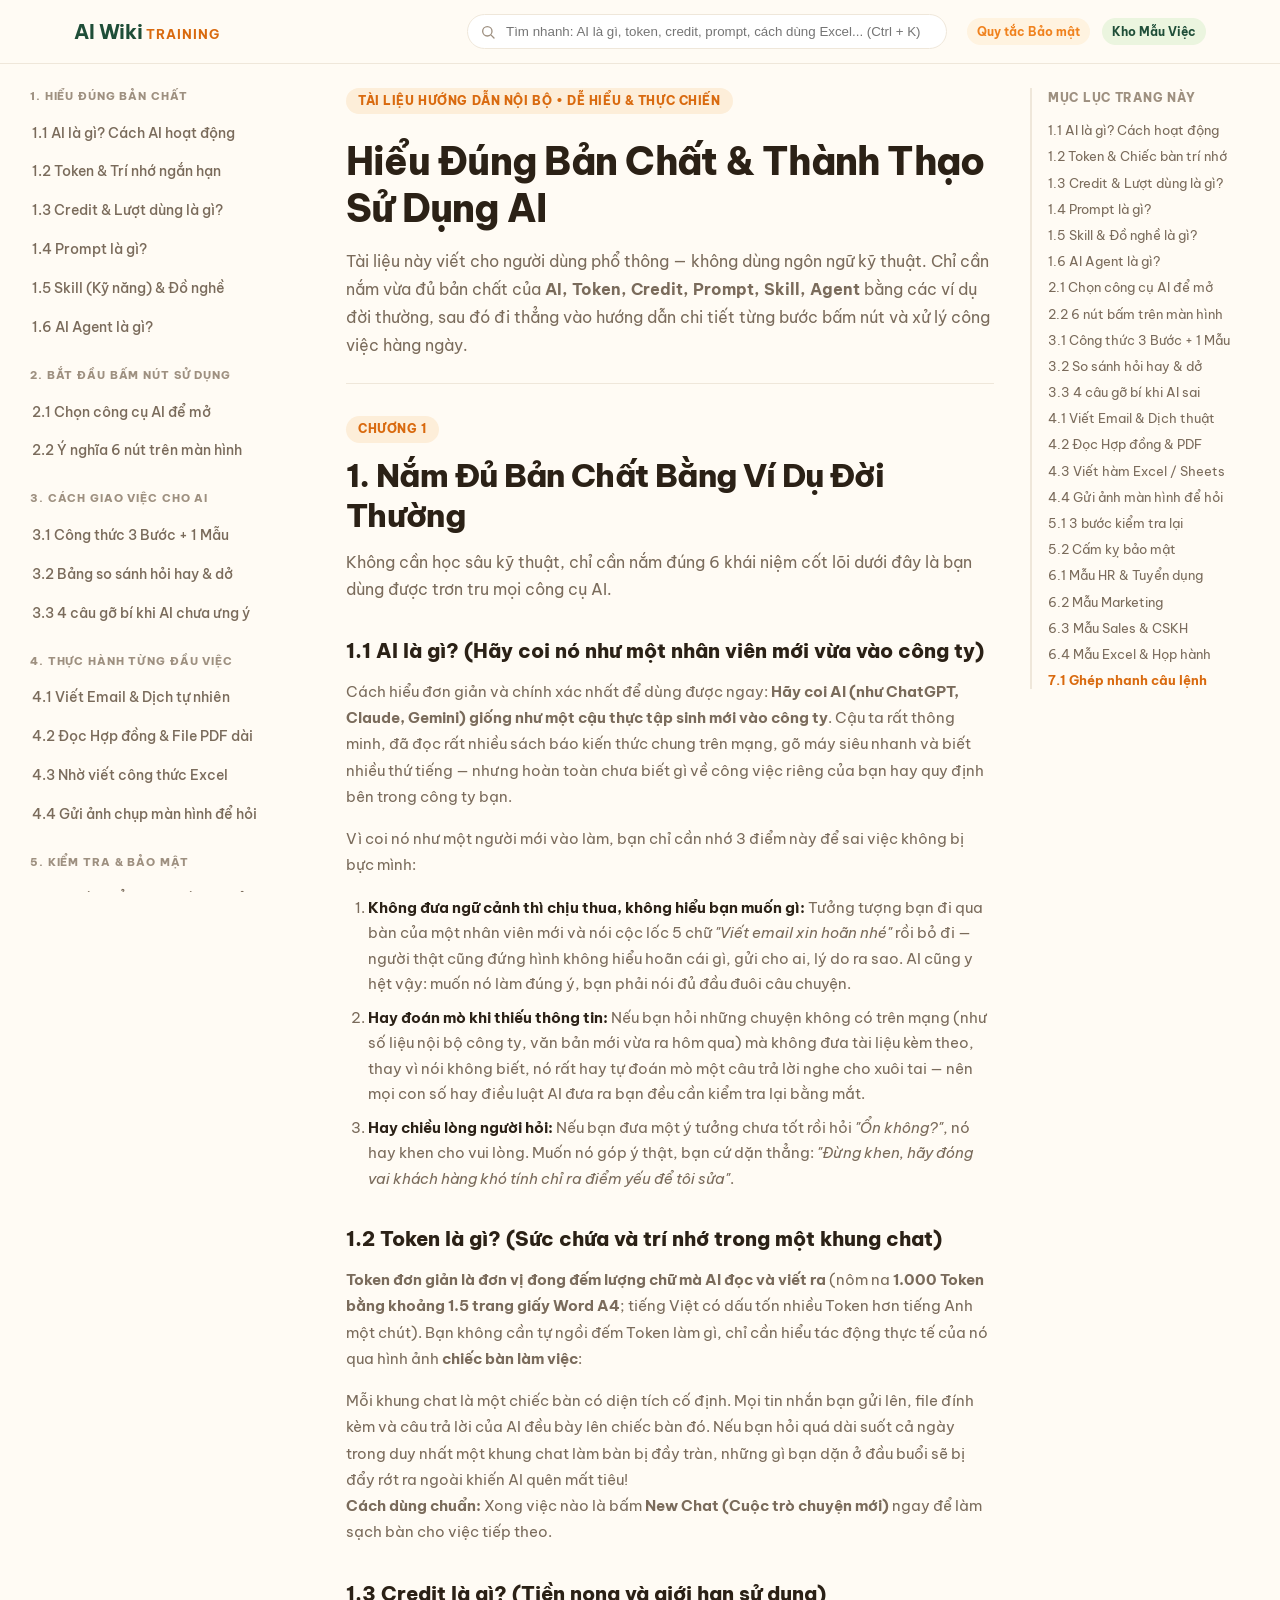
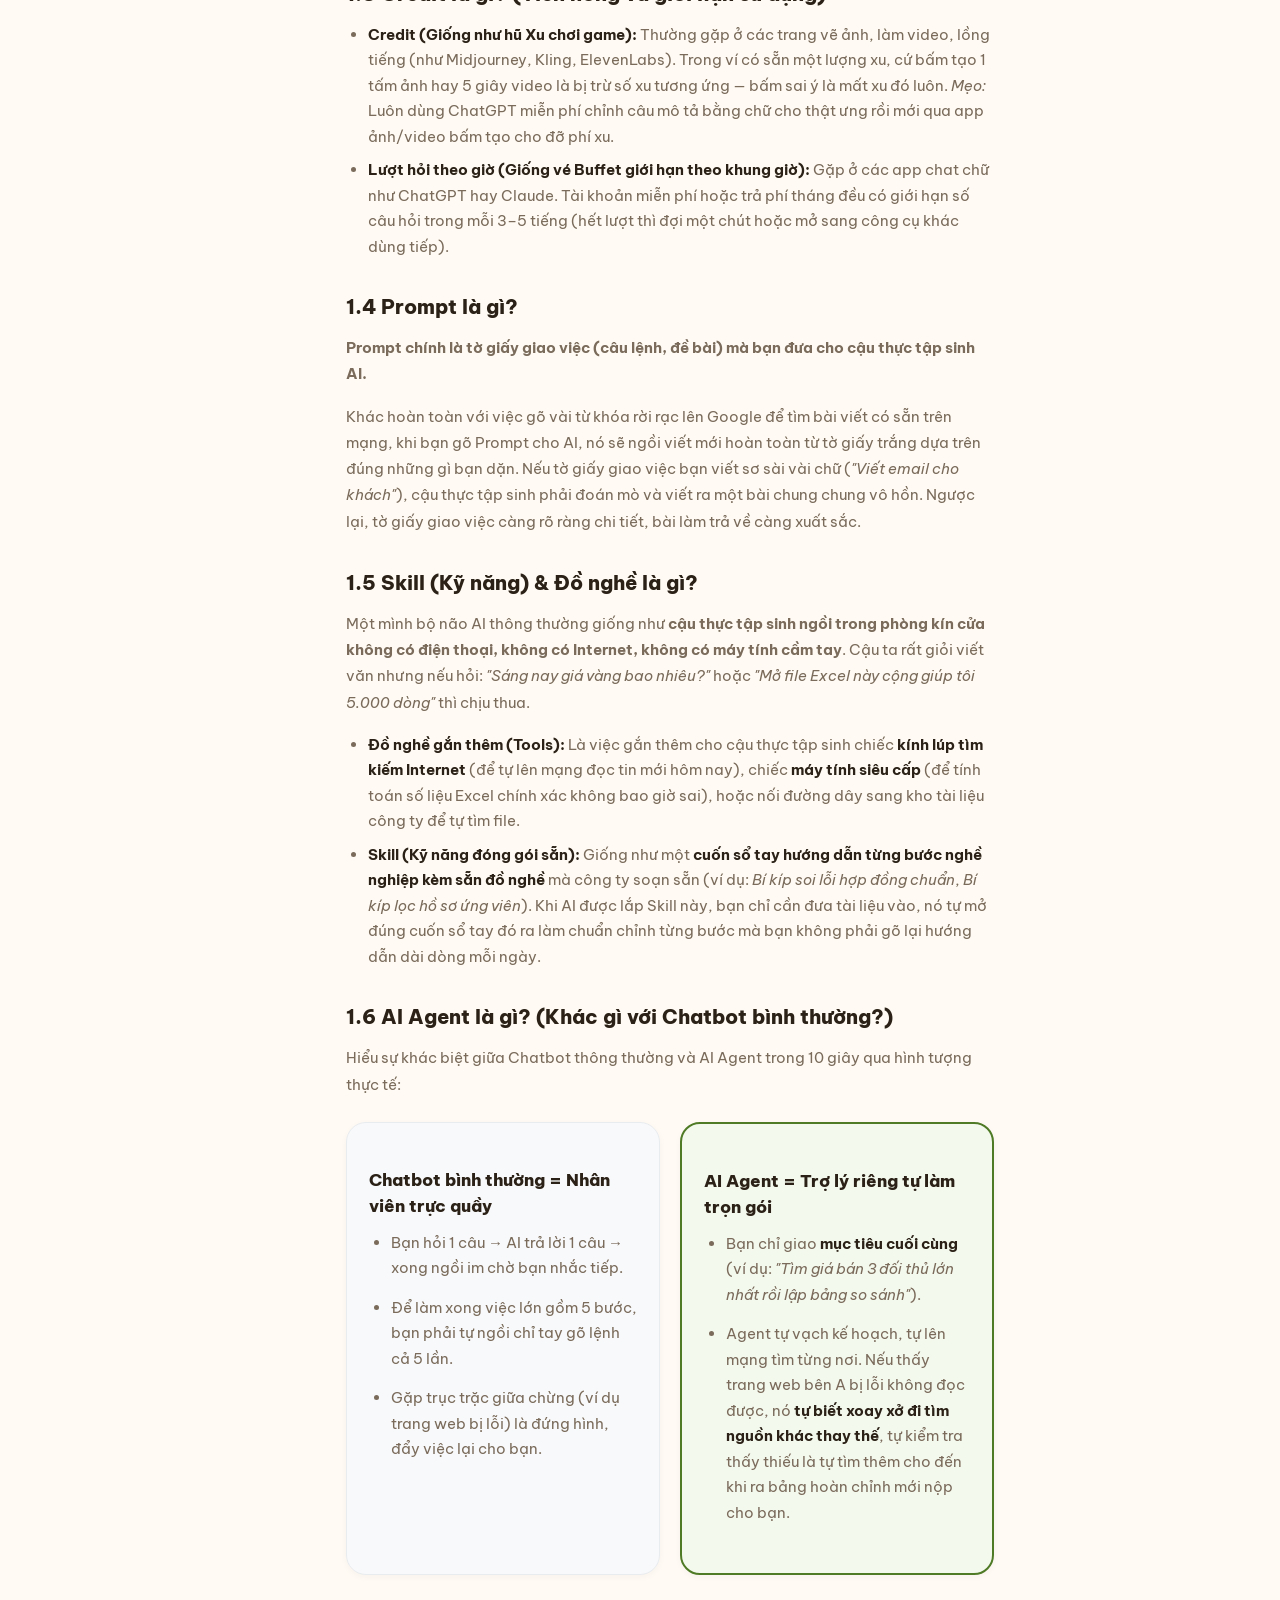
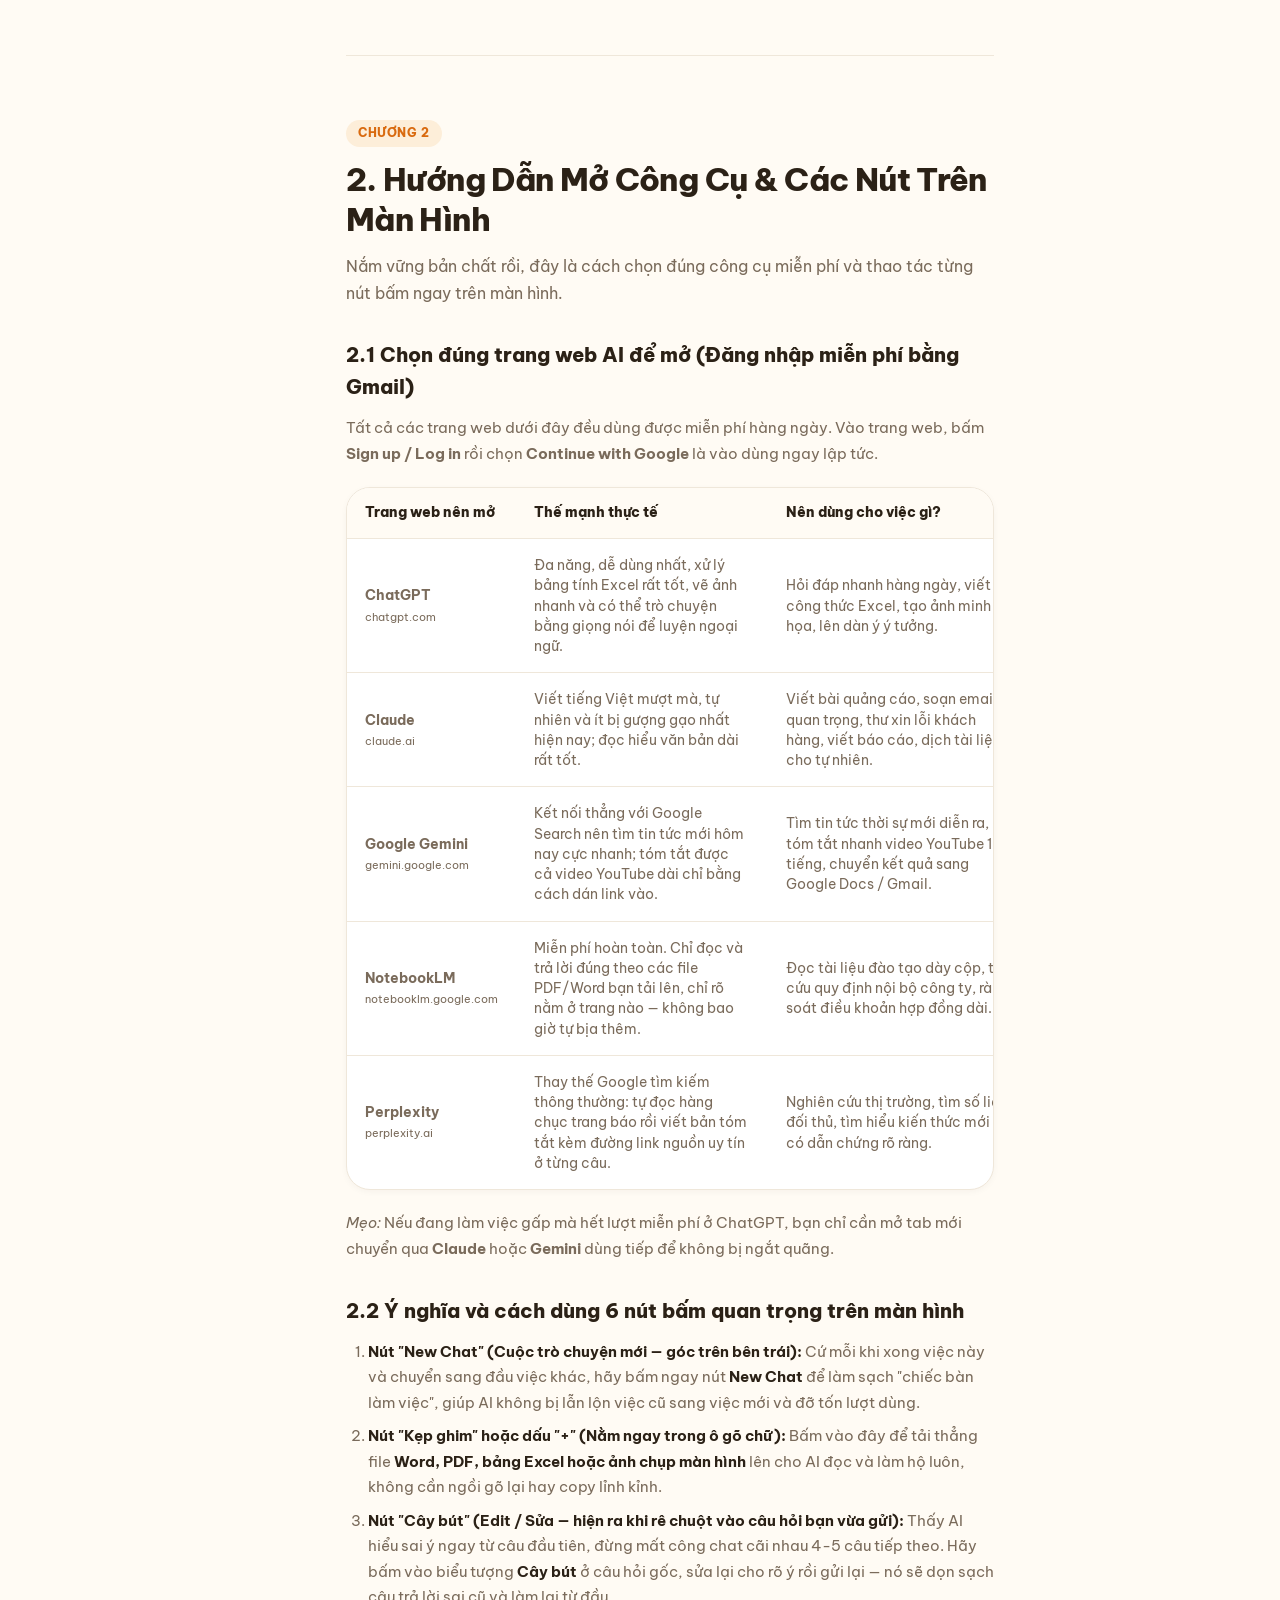
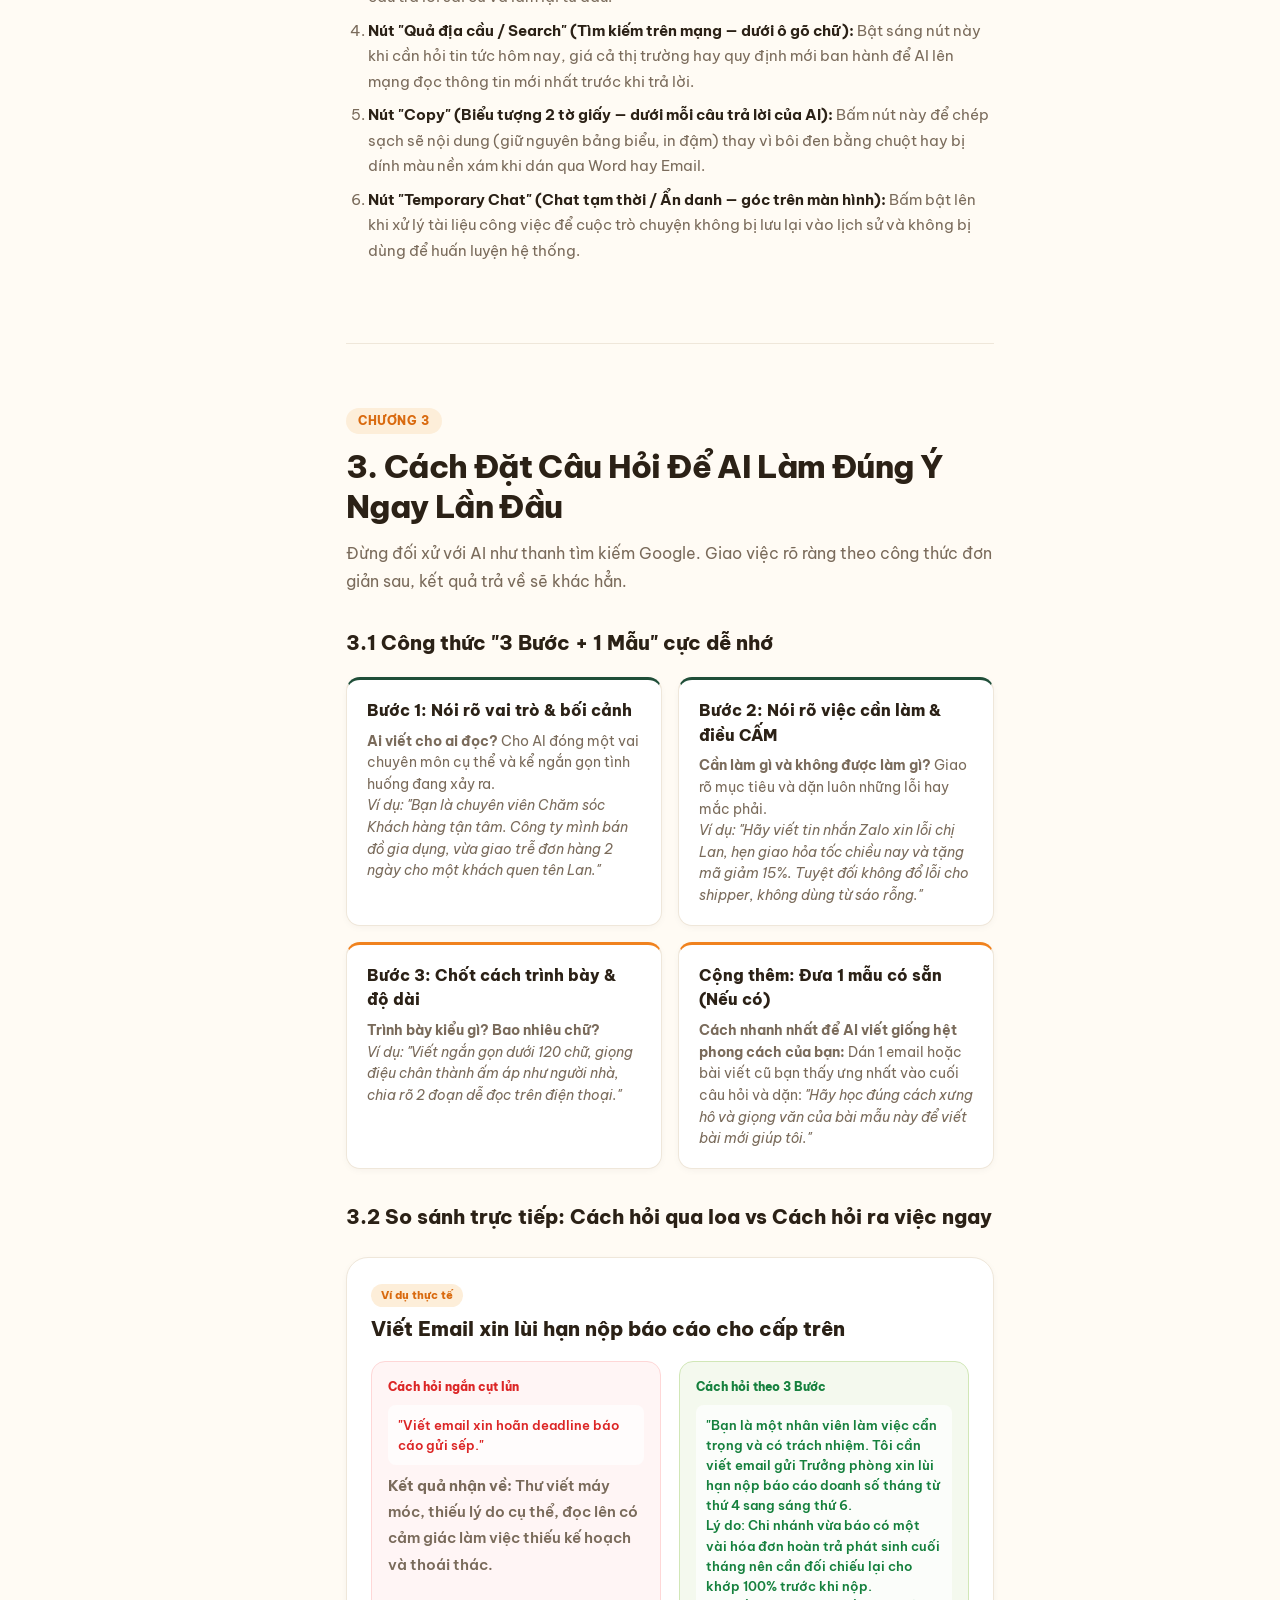
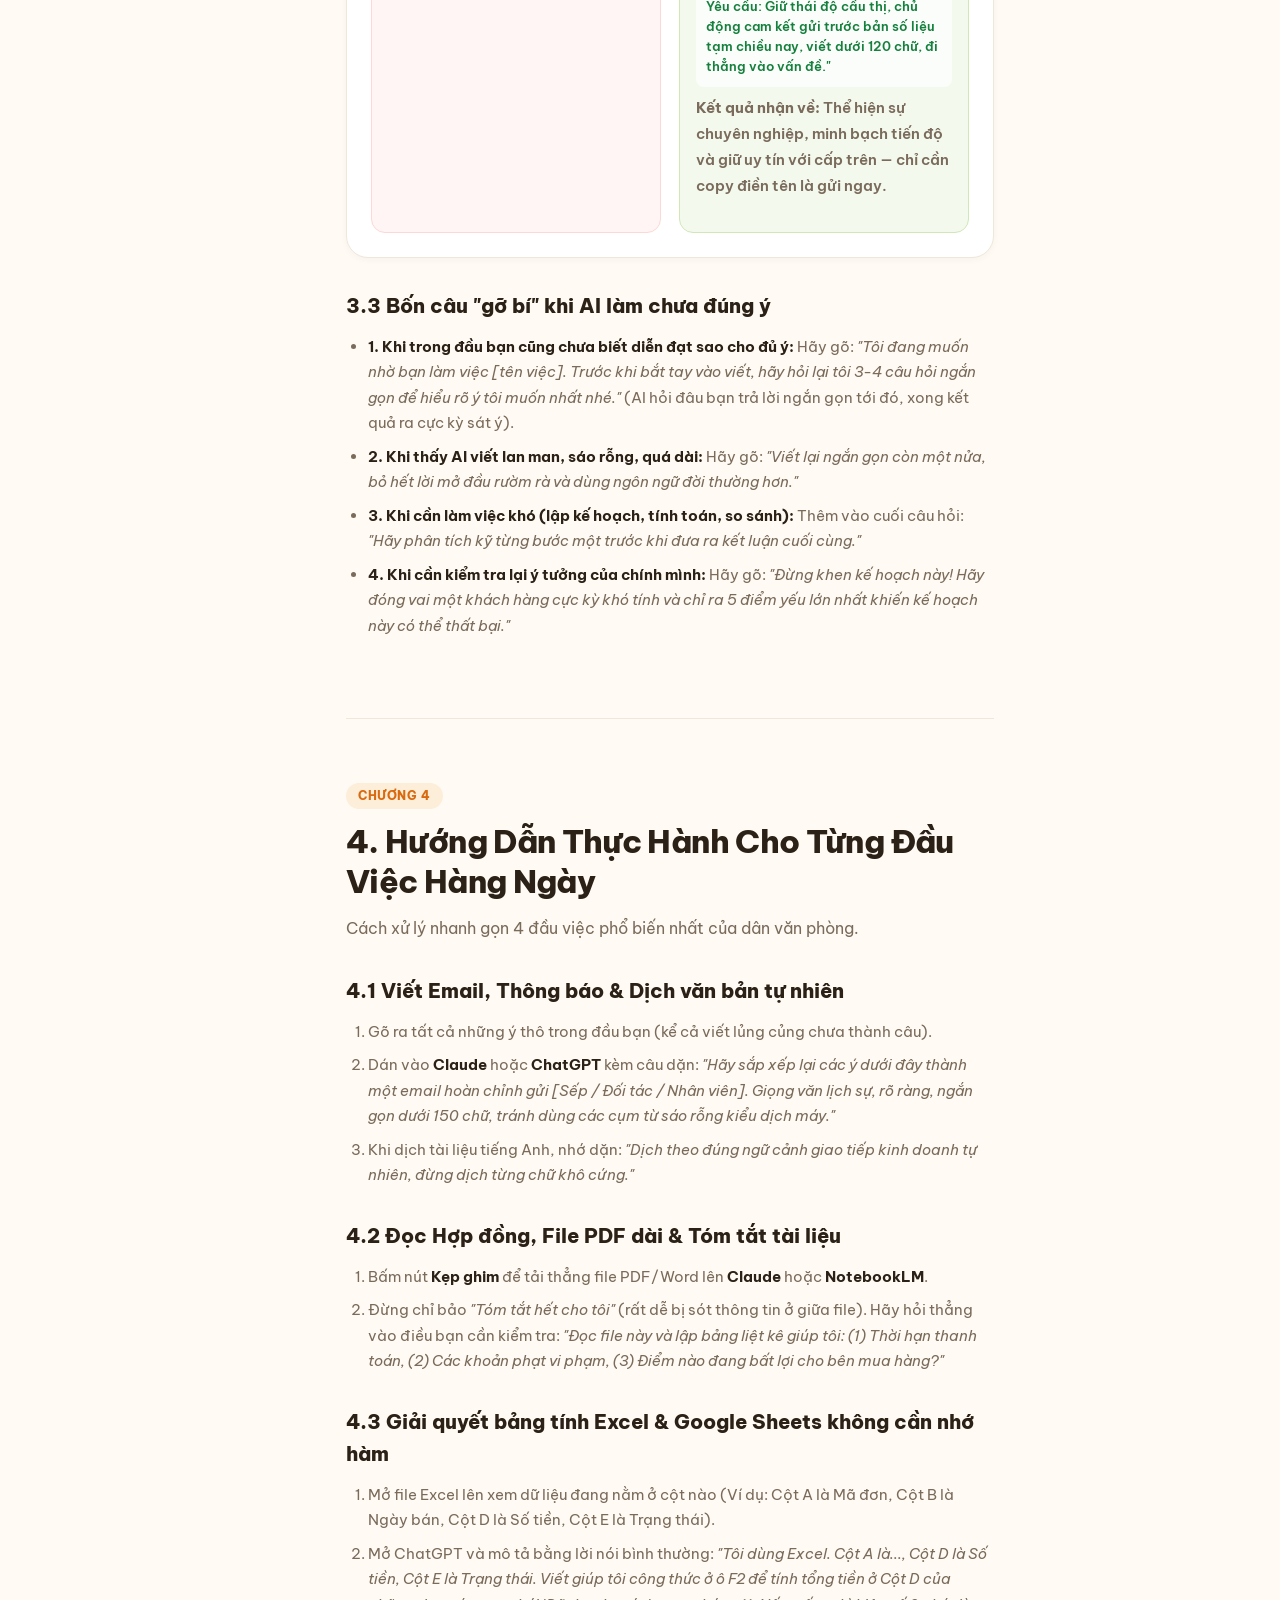
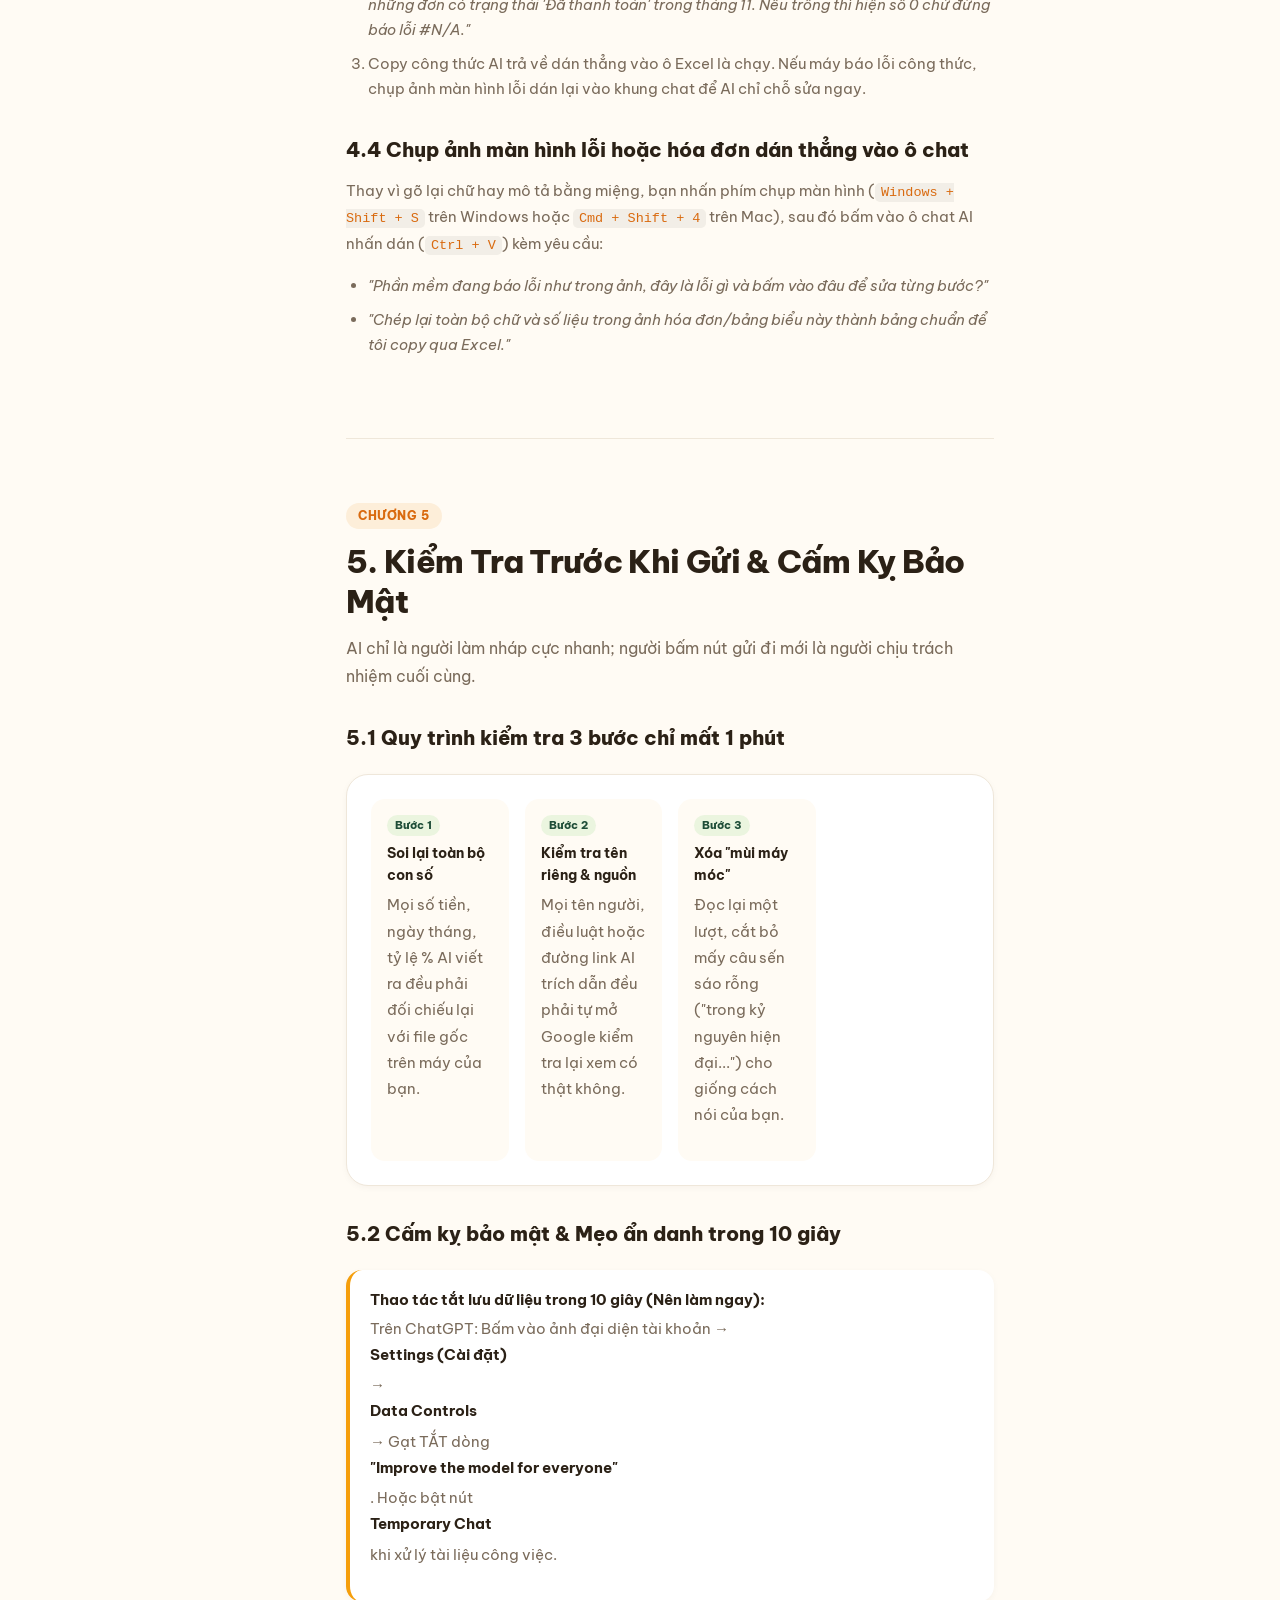
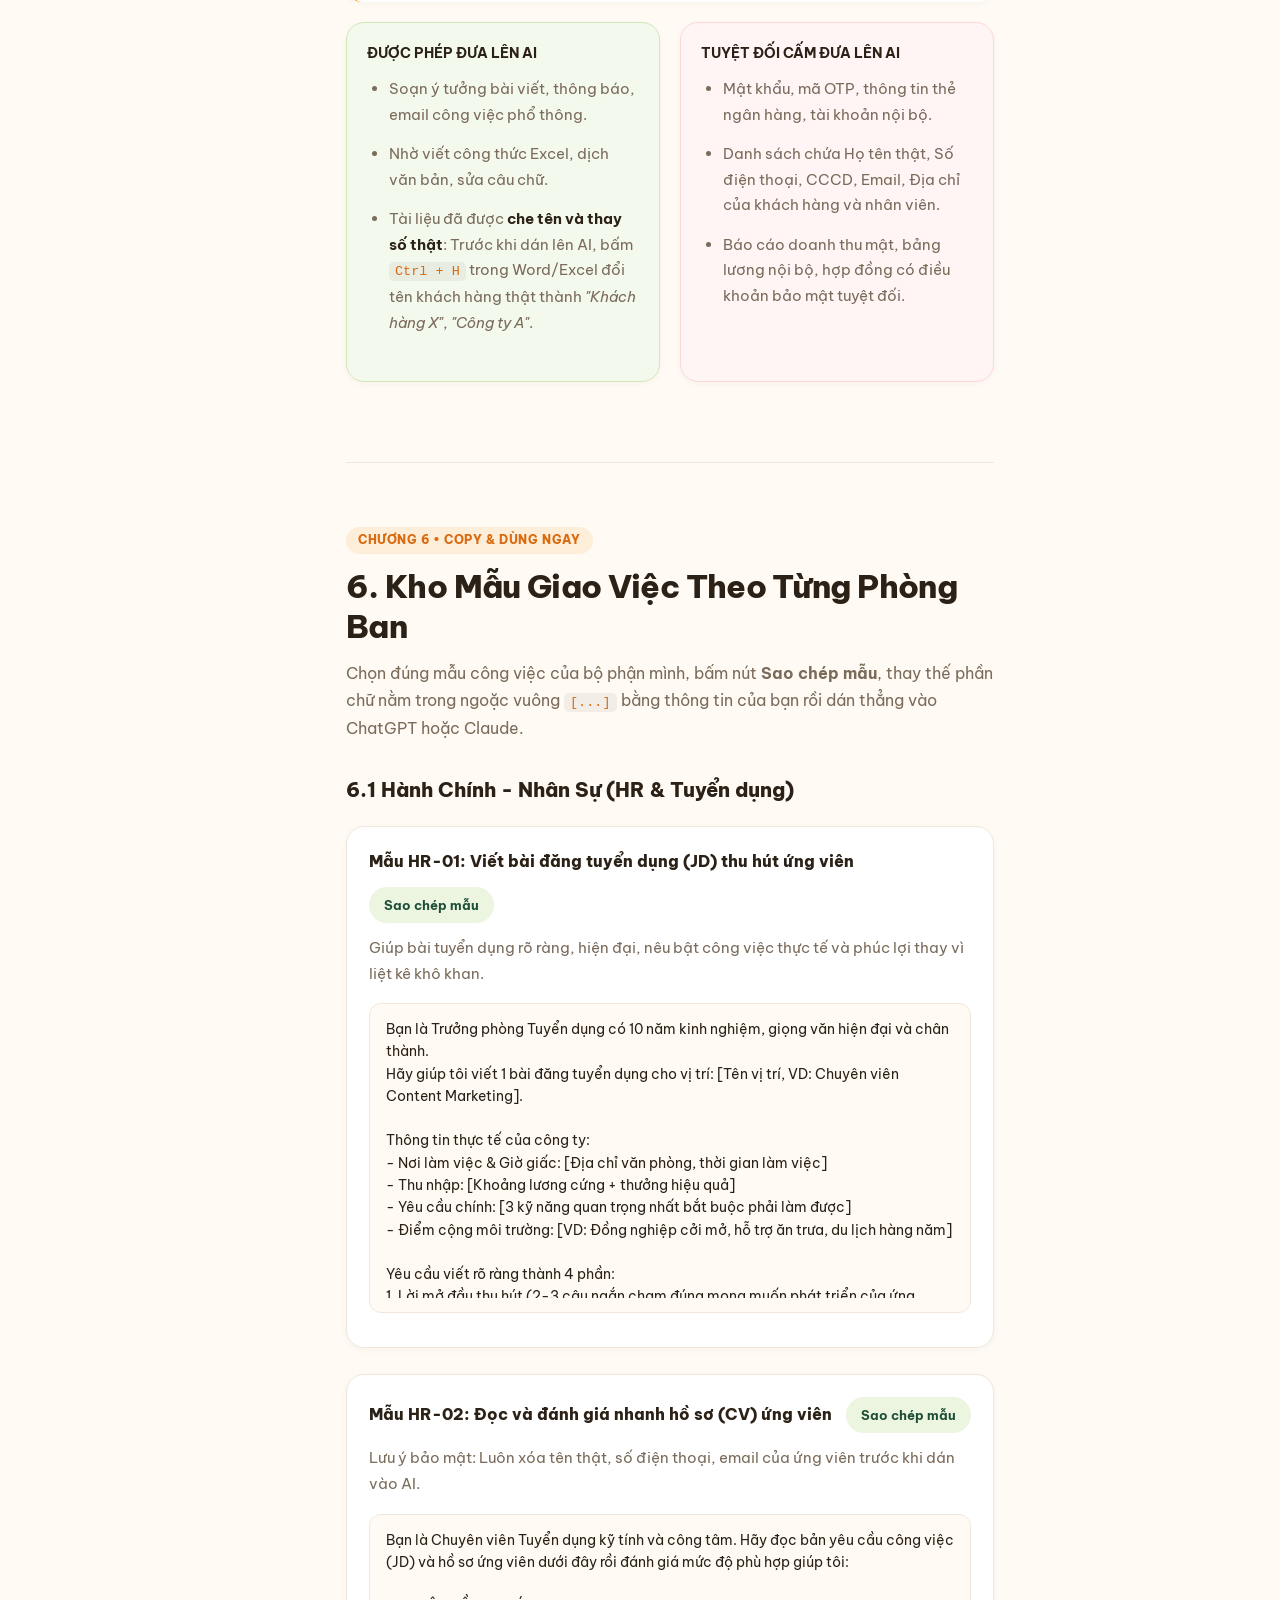
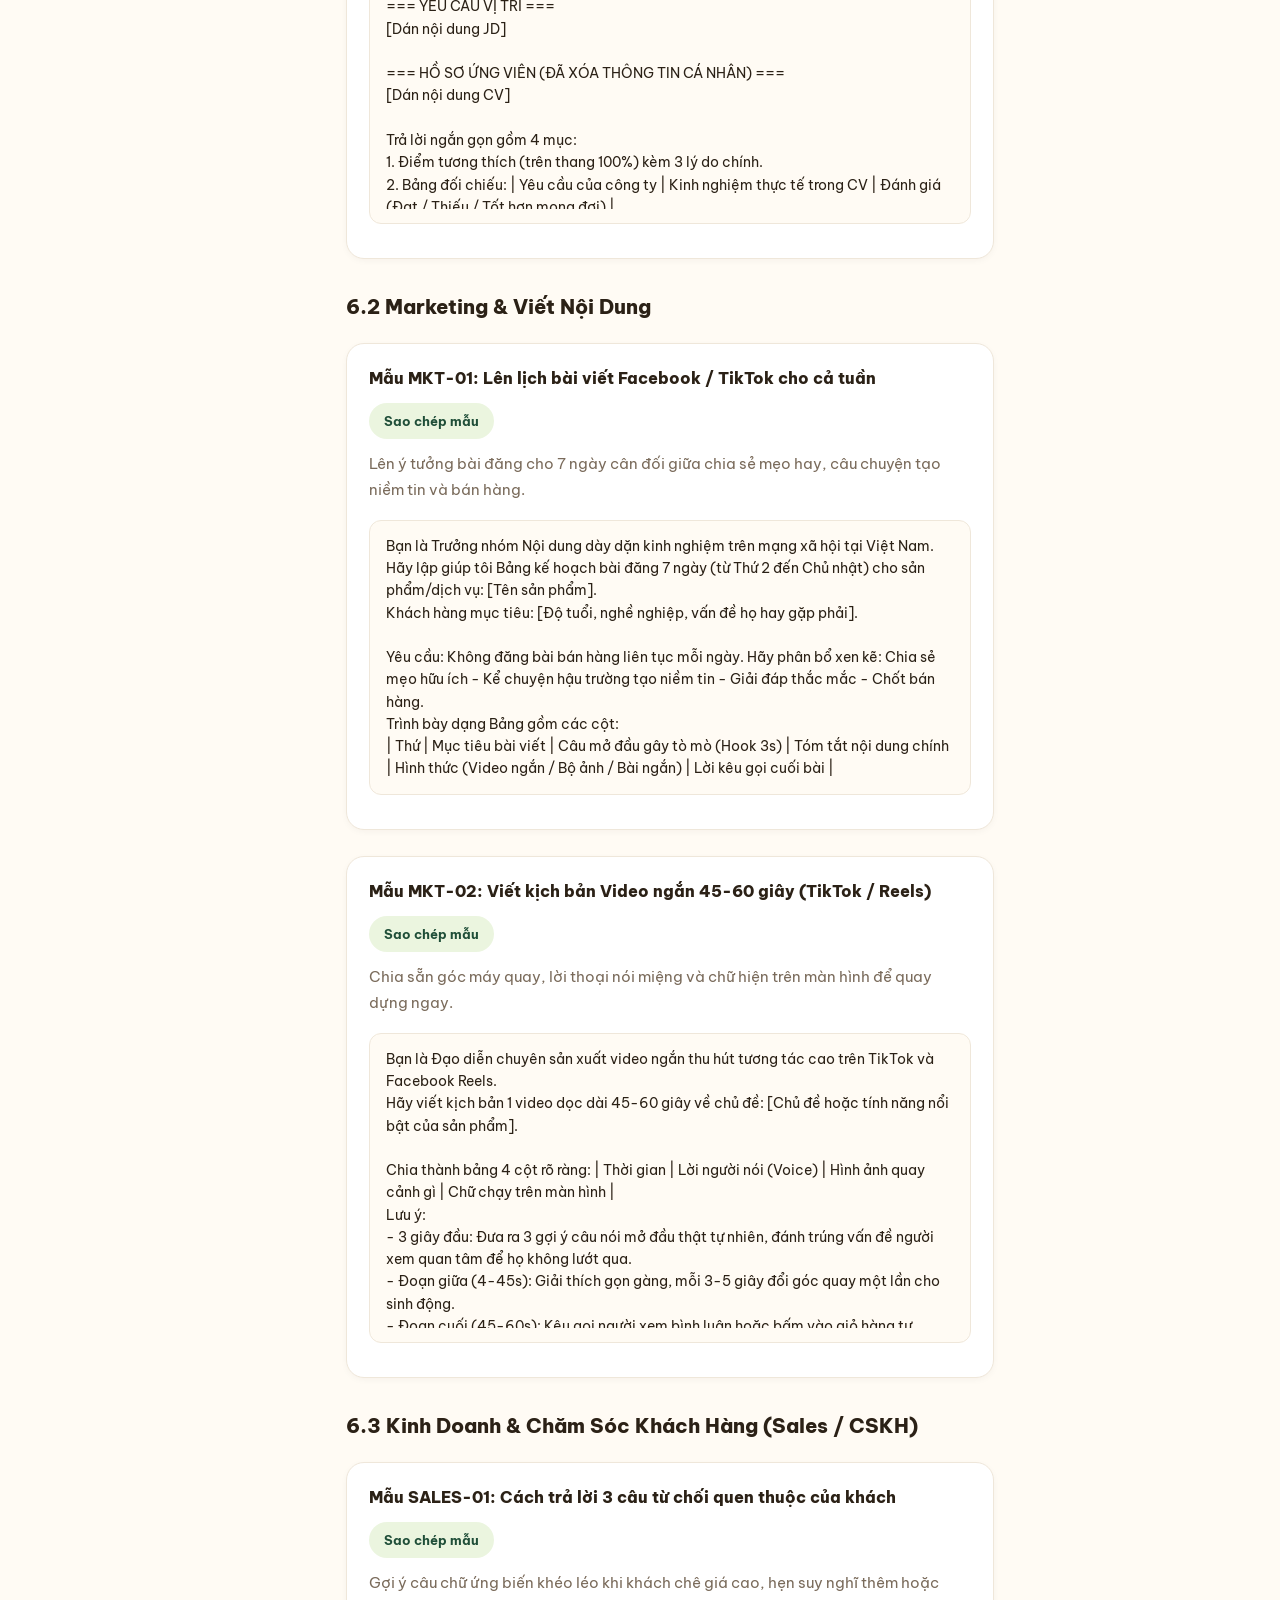
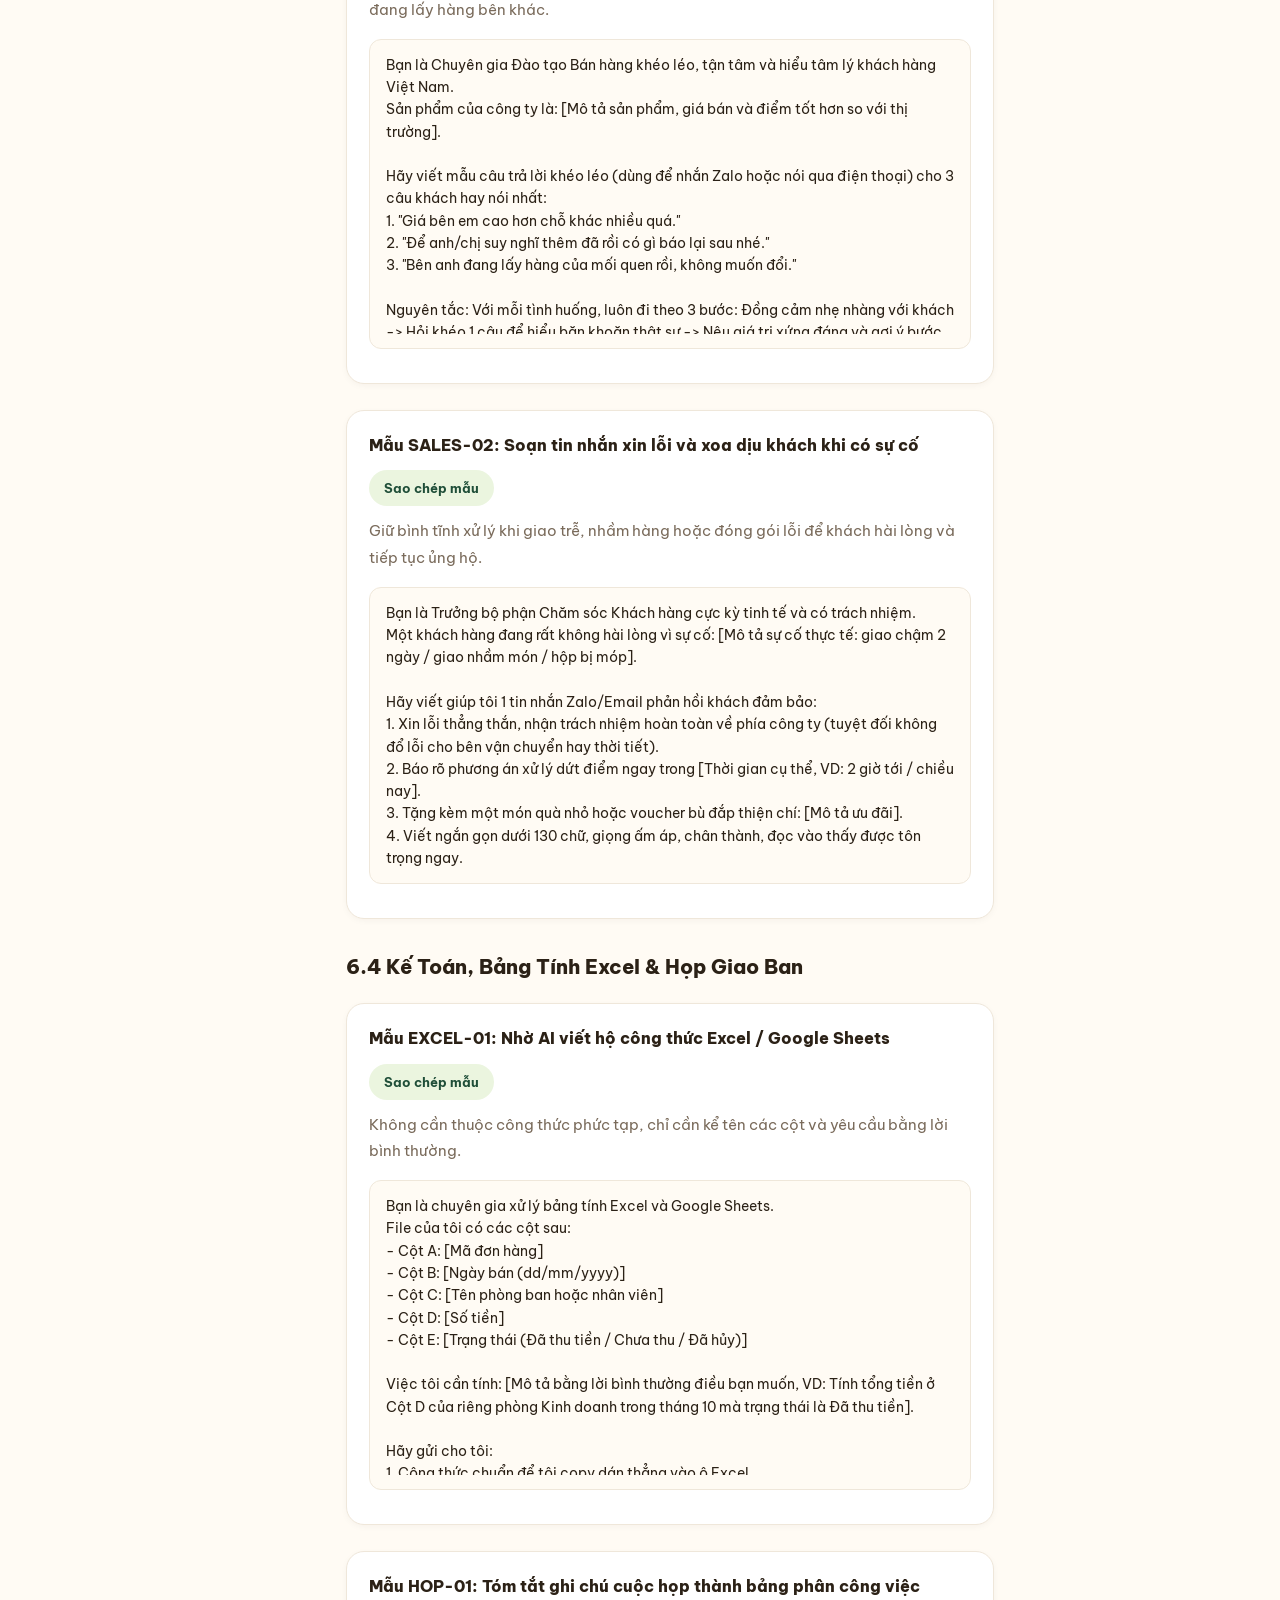
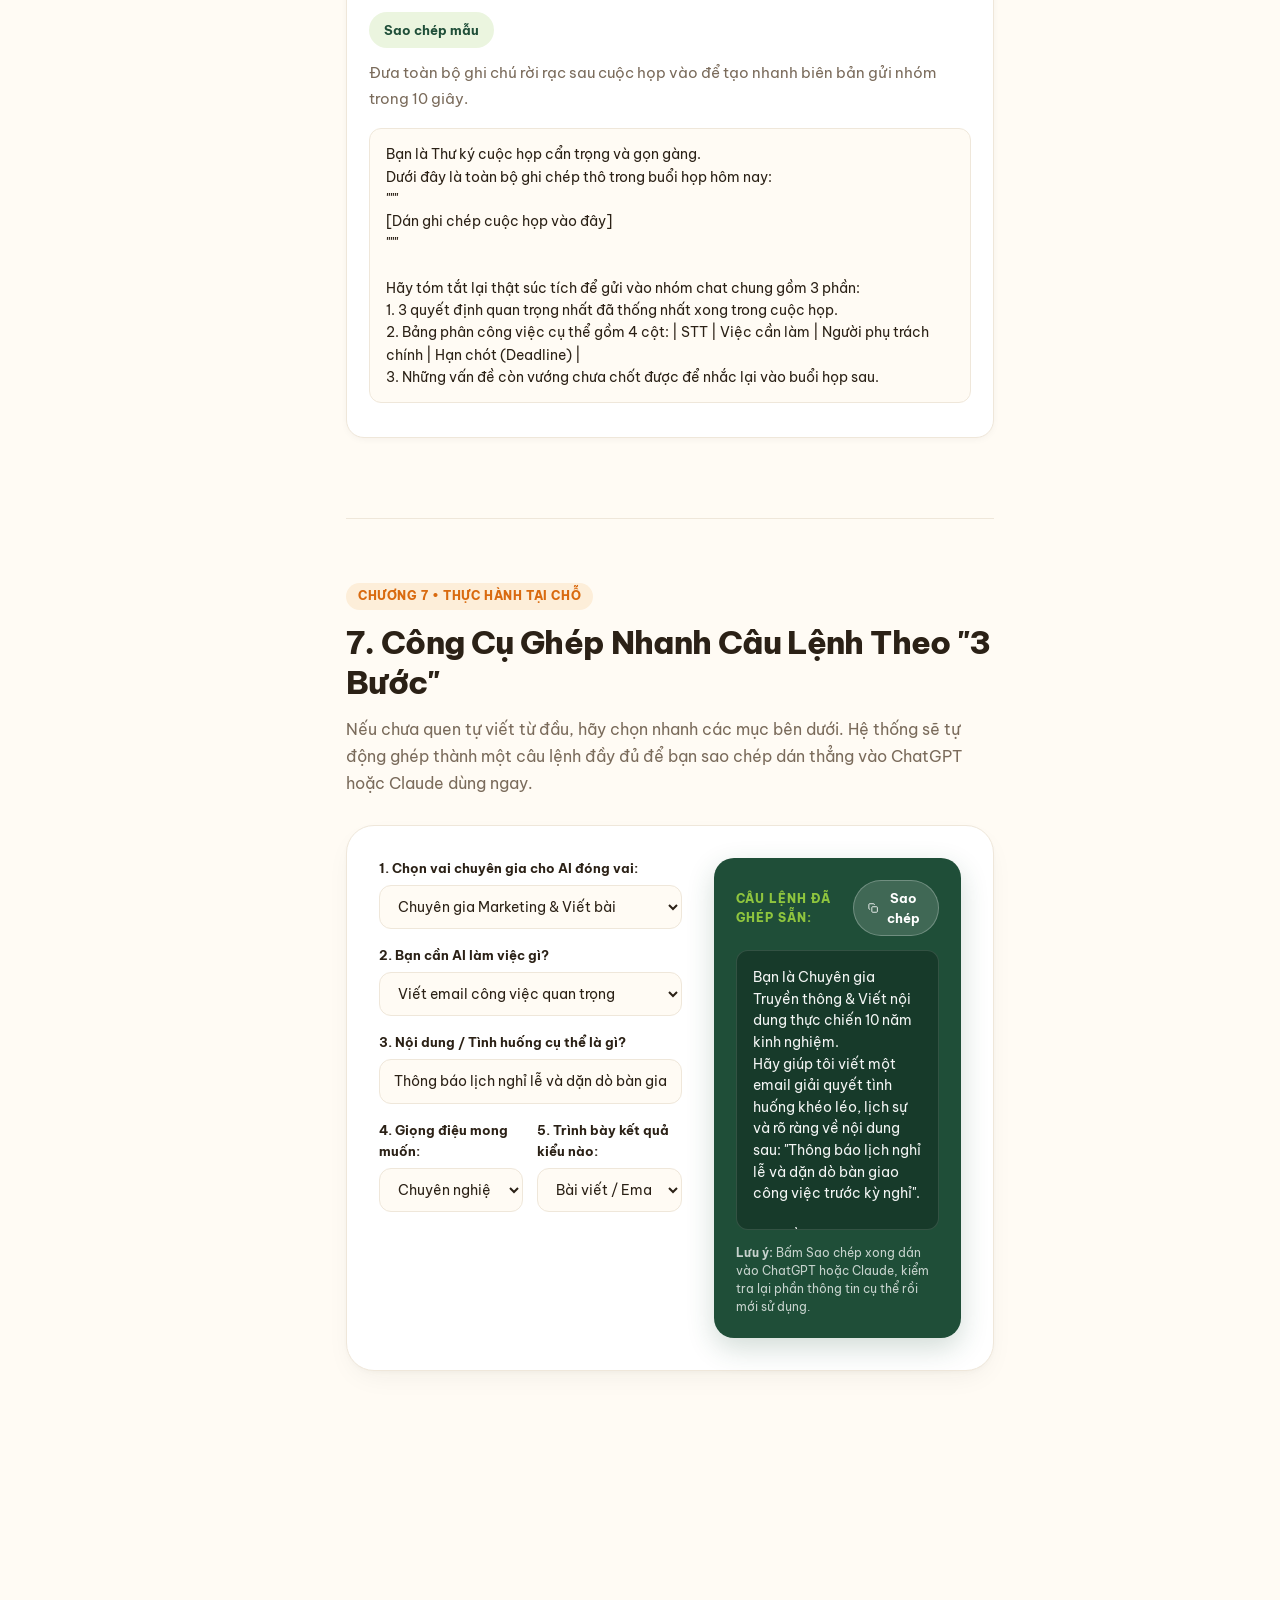
==== index.html @ 33422c8b "docs: refine Chapter 1 with simple human analogy (no tech jargon, just enough to use effectively)" ====
<!DOCTYPE html>
<html lang="vi">
<head>
  <meta charset="UTF-8">
  <meta name="viewport" content="width=device-width, initial-scale=1.0, maximum-scale=5.0">
  <title>AI Training Wiki - Hiểu bản chất &amp; Hướng dẫn sử dụng chi tiết</title>
  <meta name="description" content="Cẩm nang hướng dẫn sử dụng AI cho người không rành công nghệ: Giải thích bản chất AI, Token, Credit, Prompt, Skill, Agent bằng ví dụ đời thường kèm hướng dẫn thực hành chi tiết.">
  <link rel="preconnect" href="https://fonts.googleapis.com">
  <link rel="preconnect" href="https://fonts.gstatic.com" crossorigin>
  <link href="https://fonts.googleapis.com/css2?family=Be+Vietnam+Pro:ital,wght@0,400;0,500;0,600;0,700;0,800;1,400;1,600&display=swap" rel="stylesheet">
  <link rel="stylesheet" href="shared/styles.css">
</head>
<body>

  <!-- FULL-PAGE SPLASH LOADER -->
  <div id="page-loader">
    <div class="loader-box">
      <div class="loader-logo-wrap">
        <div style="font-size:24px;font-weight:800;letter-spacing:0.06em;color:var(--orange-dark);margin-bottom:8px;">AI WIKI</div>
      </div>
      <div class="loader-bar-track">
        <div class="loader-bar-fill" id="loader-bar-fill"></div>
      </div>
      <div class="loader-pct" id="loader-pct">0%</div>
      <div class="loader-text">Đang tải Tài liệu Hướng dẫn AI...</div>
    </div>
  </div>

  <!-- WIKI HEADER -->
  <header class="site">
    <div class="header-row">
      <div style="display:flex;align-items:center;gap:12px;">
        <button class="mobile-menu-trigger" id="mobile-sidebar-toggle" aria-label="Mở mục lục Wiki">
          <svg width="20" height="20" viewBox="0 0 24 24" fill="none"><line x1="3" y1="6" x2="21" y2="6" stroke="currentColor" stroke-width="2" stroke-linecap="round"/><line x1="3" y1="12" x2="21" y2="12" stroke="currentColor" stroke-width="2" stroke-linecap="round"/><line x1="3" y1="18" x2="21" y2="18" stroke="currentColor" stroke-width="2" stroke-linecap="round"/></svg>
        </button>
        <a href="index.html" class="brand">
          <div class="brand-name">
            <b>AI Wiki</b>
            <span>TRAINING</span>
          </div>
        </a>
      </div>

      <div class="search-box" style="flex:1;max-width:480px;">
        <svg width="16" height="16" viewBox="0 0 24 24" fill="none"><circle cx="11" cy="11" r="7" stroke="currentColor" stroke-width="2"/><path d="M21 21l-4.3-4.3" stroke="currentColor" stroke-width="2" stroke-linecap="round"/></svg>
        <input type="text" id="wiki-quick-search" placeholder="Tìm nhanh: AI là gì, token, credit, prompt, cách dùng Excel... (Ctrl + K)" aria-label="Tìm kiếm nội bộ">
        <div class="search-suggestions" hidden></div>
      </div>

      <div class="header-actions" style="display:flex;align-items:center;gap:12px;">
        <a href="#ch5-2" class="tag-pill pill-orange" style="font-size:12px;text-decoration:none;">Quy tắc Bảo mật</a>
        <a href="#ch6-1" class="tag-pill pill-green" style="font-size:12px;text-decoration:none;">Kho Mẫu Việc</a>
      </div>
    </div>
  </header>

  <!-- WIKI BACKDROP FOR MOBILE -->
  <div class="wiki-backdrop" id="wiki-backdrop"></div>

  <!-- MAIN WIKI CONTAINER -->
  <div class="wiki-page-container">

    <!-- 1. LEFT VERTICAL NAVIGATION SIDEBAR -->
    <aside class="wiki-sidebar" id="wiki-sidebar">

      <!-- Group 1 -->
      <div class="wiki-nav-group">
        <div class="wiki-group-title">1. Hiểu đúng bản chất</div>
        <a href="#ch1-1" class="wiki-nav-item active">
          <span>1.1 AI là gì? Cách AI hoạt động</span>
        </a>
        <a href="#ch1-2" class="wiki-nav-item">
          <span>1.2 Token &amp; Trí nhớ ngắn hạn</span>
        </a>
        <a href="#ch1-3" class="wiki-nav-item">
          <span>1.3 Credit &amp; Lượt dùng là gì?</span>
        </a>
        <a href="#ch1-4" class="wiki-nav-item">
          <span>1.4 Prompt là gì?</span>
        </a>
        <a href="#ch1-5" class="wiki-nav-item">
          <span>1.5 Skill (Kỹ năng) &amp; Đồ nghề</span>
        </a>
        <a href="#ch1-6" class="wiki-nav-item">
          <span>1.6 AI Agent là gì?</span>
        </a>
      </div>

      <!-- Group 2 -->
      <div class="wiki-nav-group">
        <div class="wiki-group-title">2. Bắt đầu bấm nút sử dụng</div>
        <a href="#ch2-1" class="wiki-nav-item">
          <span>2.1 Chọn công cụ AI để mở</span>
        </a>
        <a href="#ch2-2" class="wiki-nav-item">
          <span>2.2 Ý nghĩa 6 nút trên màn hình</span>
        </a>
      </div>

      <!-- Group 3 -->
      <div class="wiki-nav-group">
        <div class="wiki-group-title">3. Cách giao việc cho AI</div>
        <a href="#ch3-1" class="wiki-nav-item">
          <span>3.1 Công thức 3 Bước + 1 Mẫu</span>
        </a>
        <a href="#ch3-2" class="wiki-nav-item">
          <span>3.2 Bảng so sánh hỏi hay &amp; dở</span>
        </a>
        <a href="#ch3-3" class="wiki-nav-item">
          <span>3.3 4 câu gỡ bí khi AI chưa ưng ý</span>
        </a>
      </div>

      <!-- Group 4 -->
      <div class="wiki-nav-group">
        <div class="wiki-group-title">4. Thực hành từng đầu việc</div>
        <a href="#ch4-1" class="wiki-nav-item">
          <span>4.1 Viết Email &amp; Dịch tự nhiên</span>
        </a>
        <a href="#ch4-2" class="wiki-nav-item">
          <span>4.2 Đọc Hợp đồng &amp; File PDF dài</span>
        </a>
        <a href="#ch4-3" class="wiki-nav-item">
          <span>4.3 Nhờ viết công thức Excel</span>
        </a>
        <a href="#ch4-4" class="wiki-nav-item">
          <span>4.4 Gửi ảnh chụp màn hình để hỏi</span>
        </a>
      </div>

      <!-- Group 5 -->
      <div class="wiki-nav-group">
        <div class="wiki-group-title">5. Kiểm tra &amp; Bảo mật</div>
        <a href="#ch5-1" class="wiki-nav-item">
          <span>5.1 3 bước kiểm tra trước khi gửi</span>
        </a>
        <a href="#ch5-2" class="wiki-nav-item">
          <span>5.2 Cấm kỵ bảo mật &amp; cách ẩn danh</span>
        </a>
      </div>

      <!-- Group 6 -->
      <div class="wiki-nav-group">
        <div class="wiki-group-title">6. Kho mẫu theo Phòng ban</div>
        <a href="#ch6-1" class="wiki-nav-item">
          <span>6.1 Hành chính - Nhân sự (HR)</span>
        </a>
        <a href="#ch6-2" class="wiki-nav-item">
          <span>6.2 Marketing &amp; Viết nội dung</span>
        </a>
        <a href="#ch6-3" class="wiki-nav-item">
          <span>6.3 Kinh doanh &amp; CSKH (Sales)</span>
        </a>
        <a href="#ch6-4" class="wiki-nav-item">
          <span>6.4 Kế toán, Excel &amp; Họp hành</span>
        </a>
      </div>

      <!-- Group 7 -->
      <div class="wiki-nav-group">
        <div class="wiki-group-title">7. Công cụ thực hành</div>
        <a href="#tool-builder" class="wiki-nav-item">
          <span>7.1 Ghép nhanh câu lệnh hoàn chỉnh</span>
        </a>
      </div>

    </aside>

    <!-- 2. CENTER VERTICAL DOCUMENT ARTICLE -->
    <main class="wiki-doc-article">

      <!-- DOC HEADER -->
      <header class="doc-header">
        <span class="chapter-badge">Tài liệu hướng dẫn nội bộ • Dễ hiểu &amp; Thực chiến</span>
        <h1 style="font-size:clamp(28px, 3.2vw, 38px);font-weight:800;color:var(--ink);line-height:1.22;margin:12px 0 16px;letter-spacing:-0.02em;">
          Hiểu Đúng Bản Chất &amp; Thành Thạo Sử Dụng AI
        </h1>
        <p style="font-size:16px;line-height:1.75;color:var(--ink-soft);margin-bottom:0;">
          Tài liệu này viết cho người dùng phổ thông — không dùng ngôn ngữ kỹ thuật. Chỉ cần nắm vừa đủ bản chất của <b>AI, Token, Credit, Prompt, Skill, Agent</b> bằng các ví dụ đời thường, sau đó đi thẳng vào hướng dẫn chi tiết từng bước bấm nút và xử lý công việc hàng ngày.
        </p>
      </header>

      <!-- ========================================================
           CHƯƠNG 1: HIỂU ĐÚNG BẢN CHẤT (KHÔNG DÙNG TỪ KỸ THUẬT)
           ======================================================== -->
      <article class="doc-chapter" id="ch1-1">
        <span class="chapter-badge">Chương 1</span>
        <h2 class="chapter-title">1. Nắm Đủ Bản Chất Bằng Ví Dụ Đời Thường</h2>
        <p class="chapter-lead">
          Không cần học sâu kỹ thuật, chỉ cần nắm đúng 6 khái niệm cốt lõi dưới đây là bạn dùng được trơn tru mọi công cụ AI.
        </p>

        <!-- 1.1 -->
        <section class="doc-section">
          <h3>1.1 AI là gì? (Hãy coi nó như một nhân viên mới vừa vào công ty)</h3>
          <p>
            Cách hiểu đơn giản và chính xác nhất để dùng được ngay: <b>Hãy coi AI (như ChatGPT, Claude, Gemini) giống như một cậu thực tập sinh mới vào công ty</b>. Cậu ta rất thông minh, đã đọc rất nhiều sách báo kiến thức chung trên mạng, gõ máy siêu nhanh và biết nhiều thứ tiếng — nhưng hoàn toàn chưa biết gì về công việc riêng của bạn hay quy định bên trong công ty bạn.
          </p>
          <p>
            Vì coi nó như một người mới vào làm, bạn chỉ cần nhớ 3 điểm này để sai việc không bị bực mình:
          </p>
          <ol>
            <li>
              <b>Không đưa ngữ cảnh thì chịu thua, không hiểu bạn muốn gì:</b> Tưởng tượng bạn đi qua bàn của một nhân viên mới và nói cộc lốc 5 chữ <i>"Viết email xin hoãn nhé"</i> rồi bỏ đi — người thật cũng đứng hình không hiểu hoãn cái gì, gửi cho ai, lý do ra sao. AI cũng y hệt vậy: muốn nó làm đúng ý, bạn phải nói đủ đầu đuôi câu chuyện.
            </li>
            <li>
              <b>Hay đoán mò khi thiếu thông tin:</b> Nếu bạn hỏi những chuyện không có trên mạng (như số liệu nội bộ công ty, văn bản mới vừa ra hôm qua) mà không đưa tài liệu kèm theo, thay vì nói không biết, nó rất hay tự đoán mò một câu trả lời nghe cho xuôi tai — nên mọi con số hay điều luật AI đưa ra bạn đều cần kiểm tra lại bằng mắt.
            </li>
            <li>
              <b>Hay chiều lòng người hỏi:</b> Nếu bạn đưa một ý tưởng chưa tốt rồi hỏi <i>"Ổn không?"</i>, nó hay khen cho vui lòng. Muốn nó góp ý thật, bạn cứ dặn thẳng: <i>"Đừng khen, hãy đóng vai khách hàng khó tính chỉ ra điểm yếu để tôi sửa"</i>.
            </li>
          </ol>
        </section>

        <!-- 1.2 -->
        <section class="doc-section" id="ch1-2">
          <h3>1.2 Token là gì? (Sức chứa và trí nhớ trong một khung chat)</h3>
          <p>
            <b>Token đơn giản là đơn vị đong đếm lượng chữ mà AI đọc và viết ra</b> (nôm na <b>1.000 Token bằng khoảng 1.5 trang giấy Word A4</b>; tiếng Việt có dấu tốn nhiều Token hơn tiếng Anh một chút). Bạn không cần tự ngồi đếm Token làm gì, chỉ cần hiểu tác động thực tế của nó qua hình ảnh <b>chiếc bàn làm việc</b>:
          </p>
          <p>
            Mỗi khung chat là một chiếc bàn có diện tích cố định. Mọi tin nhắn bạn gửi lên, file đính kèm và câu trả lời của AI đều bày lên chiếc bàn đó. Nếu bạn hỏi quá dài suốt cả ngày trong duy nhất một khung chat làm bàn bị đầy tràn, những gì bạn dặn ở đầu buổi sẽ bị đẩy rớt ra ngoài khiến AI quên mất tiêu!
            <br><b>Cách dùng chuẩn:</b> Xong việc nào là bấm <b>New Chat (Cuộc trò chuyện mới)</b> ngay để làm sạch bàn cho việc tiếp theo.
          </p>
        </section>

        <!-- 1.3 -->
        <section class="doc-section" id="ch1-3">
          <h3>1.3 Credit là gì? (Tiền nong và giới hạn sử dụng)</h3>
          <ul>
            <li>
              <b>Credit (Giống như hũ Xu chơi game):</b> Thường gặp ở các trang vẽ ảnh, làm video, lồng tiếng (như Midjourney, Kling, ElevenLabs). Trong ví có sẵn một lượng xu, cứ bấm tạo 1 tấm ảnh hay 5 giây video là bị trừ số xu tương ứng — bấm sai ý là mất xu đó luôn. <i>Mẹo:</i> Luôn dùng ChatGPT miễn phí chỉnh câu mô tả bằng chữ cho thật ưng rồi mới qua app ảnh/video bấm tạo cho đỡ phí xu.
            </li>
            <li>
              <b>Lượt hỏi theo giờ (Giống vé Buffet giới hạn theo khung giờ):</b> Gặp ở các app chat chữ như ChatGPT hay Claude. Tài khoản miễn phí hoặc trả phí tháng đều có giới hạn số câu hỏi trong mỗi 3–5 tiếng (hết lượt thì đợi một chút hoặc mở sang công cụ khác dùng tiếp).
            </li>
          </ul>
        </section>

        <!-- 1.4 -->
        <section class="doc-section" id="ch1-4">
          <h3>1.4 Prompt là gì?</h3>
          <p>
            <b>Prompt chính là tờ giấy giao việc (câu lệnh, đề bài) mà bạn đưa cho cậu thực tập sinh AI.</b>
          </p>
          <p>
            Khác hoàn toàn với việc gõ vài từ khóa rời rạc lên Google để tìm bài viết có sẵn trên mạng, khi bạn gõ Prompt cho AI, nó sẽ ngồi viết mới hoàn toàn từ tờ giấy trắng dựa trên đúng những gì bạn dặn. Nếu tờ giấy giao việc bạn viết sơ sài vài chữ (<i>"Viết email cho khách"</i>), cậu thực tập sinh phải đoán mò và viết ra một bài chung chung vô hồn. Ngược lại, tờ giấy giao việc càng rõ ràng chi tiết, bài làm trả về càng xuất sắc.
          </p>
        </section>

        <!-- 1.5 -->
        <section class="doc-section" id="ch1-5">
          <h3>1.5 Skill (Kỹ năng) &amp; Đồ nghề là gì?</h3>
          <p>
            Một mình bộ não AI thông thường giống như <b>cậu thực tập sinh ngồi trong phòng kín cửa không có điện thoại, không có Internet, không có máy tính cầm tay</b>. Cậu ta rất giỏi viết văn nhưng nếu hỏi: <i>"Sáng nay giá vàng bao nhiêu?"</i> hoặc <i>"Mở file Excel này cộng giúp tôi 5.000 dòng"</i> thì chịu thua.
          </p>
          <ul>
            <li><b>Đồ nghề gắn thêm (Tools):</b> Là việc gắn thêm cho cậu thực tập sinh chiếc <b>kính lúp tìm kiếm Internet</b> (để tự lên mạng đọc tin mới hôm nay), chiếc <b>máy tính siêu cấp</b> (để tính toán số liệu Excel chính xác không bao giờ sai), hoặc nối đường dây sang kho tài liệu công ty để tự tìm file.</li>
            <li><b>Skill (Kỹ năng đóng gói sẵn):</b> Giống như một <b>cuốn sổ tay hướng dẫn từng bước nghề nghiệp kèm sẵn đồ nghề</b> mà công ty soạn sẵn (ví dụ: <i>Bí kíp soi lỗi hợp đồng chuẩn</i>, <i>Bí kíp lọc hồ sơ ứng viên</i>). Khi AI được lắp Skill này, bạn chỉ cần đưa tài liệu vào, nó tự mở đúng cuốn sổ tay đó ra làm chuẩn chỉnh từng bước mà bạn không phải gõ lại hướng dẫn dài dòng mỗi ngày.</li>
          </ul>
        </section>

        <!-- 1.6 -->
        <section class="doc-section" id="ch1-6">
          <h3>1.6 AI Agent là gì? (Khác gì với Chatbot bình thường?)</h3>
          <p>
            Hiểu sự khác biệt giữa Chatbot thông thường và AI Agent trong 10 giây qua hình tượng thực tế:
          </p>
          <div class="agent-compare-table">
            <div class="act-col chat">
              <h4>Chatbot bình thường = Nhân viên trực quầy</h4>
              <ul>
                <li>Bạn hỏi 1 câu &rarr; AI trả lời 1 câu &rarr; xong ngồi im chờ bạn nhắc tiếp.</li>
                <li>Để làm xong việc lớn gồm 5 bước, bạn phải tự ngồi chỉ tay gõ lệnh cả 5 lần.</li>
                <li>Gặp trục trặc giữa chừng (ví dụ trang web bị lỗi) là đứng hình, đẩy việc lại cho bạn.</li>
              </ul>
            </div>
            <div class="act-col agent">
              <h4>AI Agent = Trợ lý riêng tự làm trọn gói</h4>
              <ul>
                <li>Bạn chỉ giao <b>mục tiêu cuối cùng</b> (ví dụ: <i>"Tìm giá bán 3 đối thủ lớn nhất rồi lập bảng so sánh"</i>).</li>
                <li>Agent tự vạch kế hoạch, tự lên mạng tìm từng nơi. Nếu thấy trang web bên A bị lỗi không đọc được, nó <b>tự biết xoay xở đi tìm nguồn khác thay thế</b>, tự kiểm tra thấy thiếu là tự tìm thêm cho đến khi ra bảng hoàn chỉnh mới nộp cho bạn.</li>
              </ul>
            </div>
          </div>
        </section>
      </article>


      <!-- ========================================================
           CHƯƠNG 2: BẮT ĐẦU BẤM NÚT SỬ DỤNG
           ======================================================== -->
      <article class="doc-chapter" id="ch2-1">
        <span class="chapter-badge">Chương 2</span>
        <h2 class="chapter-title">2. Hướng Dẫn Mở Công Cụ &amp; Các Nút Trên Màn Hình</h2>
        <p class="chapter-lead">
          Nắm vững bản chất rồi, đây là cách chọn đúng công cụ miễn phí và thao tác từng nút bấm ngay trên màn hình.
        </p>

        <!-- 2.1 -->
        <section class="doc-section">
          <h3>2.1 Chọn đúng trang web AI để mở (Đăng nhập miễn phí bằng Gmail)</h3>
          <p>
            Tất cả các trang web dưới đây đều dùng được miễn phí hàng ngày. Vào trang web, bấm <b>Sign up / Log in</b> rồi chọn <b>Continue with Google</b> là vào dùng ngay lập tức.
          </p>
          <div class="matrix-card" style="margin:20px 0;">
            <div class="matrix-scroll">
              <table class="table-compare">
                <thead>
                  <tr>
                    <th>Trang web nên mở</th>
                    <th>Thế mạnh thực tế</th>
                    <th>Nên dùng cho việc gì?</th>
                  </tr>
                </thead>
                <tbody>
                  <tr>
                    <td><b>ChatGPT</b><br><small>chatgpt.com</small></td>
                    <td>Đa năng, dễ dùng nhất, xử lý bảng tính Excel rất tốt, vẽ ảnh nhanh và có thể trò chuyện bằng giọng nói để luyện ngoại ngữ.</td>
                    <td>Hỏi đáp nhanh hàng ngày, viết công thức Excel, tạo ảnh minh họa, lên dàn ý ý tưởng.</td>
                  </tr>
                  <tr>
                    <td><b>Claude</b><br><small>claude.ai</small></td>
                    <td>Viết tiếng Việt mượt mà, tự nhiên và ít bị gượng gạo nhất hiện nay; đọc hiểu văn bản dài rất tốt.</td>
                    <td>Viết bài quảng cáo, soạn email quan trọng, thư xin lỗi khách hàng, viết báo cáo, dịch tài liệu cho tự nhiên.</td>
                  </tr>
                  <tr>
                    <td><b>Google Gemini</b><br><small>gemini.google.com</small></td>
                    <td>Kết nối thẳng với Google Search nên tìm tin tức mới hôm nay cực nhanh; tóm tắt được cả video YouTube dài chỉ bằng cách dán link vào.</td>
                    <td>Tìm tin tức thời sự mới diễn ra, tóm tắt nhanh video YouTube 1 tiếng, chuyển kết quả sang Google Docs / Gmail.</td>
                  </tr>
                  <tr>
                    <td><b>NotebookLM</b><br><small>notebooklm.google.com</small></td>
                    <td>Miễn phí hoàn toàn. Chỉ đọc và trả lời đúng theo các file PDF/Word bạn tải lên, chỉ rõ nằm ở trang nào — không bao giờ tự bịa thêm.</td>
                    <td>Đọc tài liệu đào tạo dày cộp, tra cứu quy định nội bộ công ty, rà soát điều khoản hợp đồng dài.</td>
                  </tr>
                  <tr>
                    <td><b>Perplexity</b><br><small>perplexity.ai</small></td>
                    <td>Thay thế Google tìm kiếm thông thường: tự đọc hàng chục trang báo rồi viết bản tóm tắt kèm đường link nguồn uy tín ở từng câu.</td>
                    <td>Nghiên cứu thị trường, tìm số liệu đối thủ, tìm hiểu kiến thức mới có dẫn chứng rõ ràng.</td>
                  </tr>
                </tbody>
              </table>
            </div>
          </div>
          <p>
            <i>Mẹo:</i> Nếu đang làm việc gấp mà hết lượt miễn phí ở ChatGPT, bạn chỉ cần mở tab mới chuyển qua <b>Claude</b> hoặc <b>Gemini</b> dùng tiếp để không bị ngắt quãng.
          </p>
        </section>

        <!-- 2.2 -->
        <section class="doc-section" id="ch2-2">
          <h3>2.2 Ý nghĩa và cách dùng 6 nút bấm quan trọng trên màn hình</h3>
          <ol>
            <li>
              <b>Nút "New Chat" (Cuộc trò chuyện mới — góc trên bên trái):</b> Cứ mỗi khi xong việc này và chuyển sang đầu việc khác, hãy bấm ngay nút <b>New Chat</b> để làm sạch "chiếc bàn làm việc", giúp AI không bị lẫn lộn việc cũ sang việc mới và đỡ tốn lượt dùng.
            </li>
            <li>
              <b>Nút "Kẹp ghim" hoặc dấu "+" (Nằm ngay trong ô gõ chữ):</b> Bấm vào đây để tải thẳng file <b>Word, PDF, bảng Excel hoặc ảnh chụp màn hình</b> lên cho AI đọc và làm hộ luôn, không cần ngồi gõ lại hay copy lỉnh kỉnh.
            </li>
            <li>
              <b>Nút "Cây bút" (Edit / Sửa — hiện ra khi rê chuột vào câu hỏi bạn vừa gửi):</b> Thấy AI hiểu sai ý ngay từ câu đầu tiên, đừng mất công chat cãi nhau 4-5 câu tiếp theo. Hãy bấm vào biểu tượng <b>Cây bút</b> ở câu hỏi gốc, sửa lại cho rõ ý rồi gửi lại — nó sẽ dọn sạch câu trả lời sai cũ và làm lại từ đầu.
            </li>
            <li>
              <b>Nút "Quả địa cầu / Search" (Tìm kiếm trên mạng — dưới ô gõ chữ):</b> Bật sáng nút này khi cần hỏi tin tức hôm nay, giá cả thị trường hay quy định mới ban hành để AI lên mạng đọc thông tin mới nhất trước khi trả lời.
            </li>
            <li>
              <b>Nút "Copy" (Biểu tượng 2 tờ giấy — dưới mỗi câu trả lời của AI):</b> Bấm nút này để chép sạch sẽ nội dung (giữ nguyên bảng biểu, in đậm) thay vì bôi đen bằng chuột hay bị dính màu nền xám khi dán qua Word hay Email.
            </li>
            <li>
              <b>Nút "Temporary Chat" (Chat tạm thời / Ẩn danh — góc trên màn hình):</b> Bấm bật lên khi xử lý tài liệu công việc để cuộc trò chuyện không bị lưu lại vào lịch sử và không bị dùng để huấn luyện hệ thống.
            </li>
          </ol>
        </section>
      </article>


      <!-- ========================================================
           CHƯƠNG 3: CÁCH GIAO VIỆC (VIẾT PROMPT)
           ======================================================== -->
      <article class="doc-chapter" id="ch3-1">
        <span class="chapter-badge">Chương 3</span>
        <h2 class="chapter-title">3. Cách Đặt Câu Hỏi Để AI Làm Đúng Ý Ngay Lần Đầu</h2>
        <p class="chapter-lead">
          Đừng đối xử với AI như thanh tìm kiếm Google. Giao việc rõ ràng theo công thức đơn giản sau, kết quả trả về sẽ khác hẳn.
        </p>

        <!-- 3.1 -->
        <section class="doc-section">
          <h3>3.1 Công thức "3 Bước + 1 Mẫu" cực dễ nhớ</h3>
          <div class="concept-grid">
            <div class="concept-card">
              <h4>Bước 1: Nói rõ vai trò &amp; bối cảnh</h4>
              <p><b>Ai viết cho ai đọc?</b> Cho AI đóng một vai chuyên môn cụ thể và kể ngắn gọn tình huống đang xảy ra.
              <br><i>Ví dụ: "Bạn là chuyên viên Chăm sóc Khách hàng tận tâm. Công ty mình bán đồ gia dụng, vừa giao trễ đơn hàng 2 ngày cho một khách quen tên Lan."</i></p>
            </div>
            <div class="concept-card">
              <h4>Bước 2: Nói rõ việc cần làm &amp; điều CẤM</h4>
              <p><b>Cần làm gì và không được làm gì?</b> Giao rõ mục tiêu và dặn luôn những lỗi hay mắc phải.
              <br><i>Ví dụ: "Hãy viết tin nhắn Zalo xin lỗi chị Lan, hẹn giao hỏa tốc chiều nay và tặng mã giảm 15%. Tuyệt đối không đổ lỗi cho shipper, không dùng từ sáo rỗng."</i></p>
            </div>
            <div class="concept-card accent-orange">
              <h4>Bước 3: Chốt cách trình bày &amp; độ dài</h4>
              <p><b>Trình bày kiểu gì? Bao nhiêu chữ?</b>
              <br><i>Ví dụ: "Viết ngắn gọn dưới 120 chữ, giọng điệu chân thành ấm áp như người nhà, chia rõ 2 đoạn dễ đọc trên điện thoại."</i></p>
            </div>
            <div class="concept-card accent-orange">
              <h4>Cộng thêm: Đưa 1 mẫu có sẵn (Nếu có)</h4>
              <p><b>Cách nhanh nhất để AI viết giống hệt phong cách của bạn:</b> Dán 1 email hoặc bài viết cũ bạn thấy ưng nhất vào cuối câu hỏi và dặn: <i>"Hãy học đúng cách xưng hô và giọng văn của bài mẫu này để viết bài mới giúp tôi."</i></p>
            </div>
          </div>
        </section>

        <!-- 3.2 -->
        <section class="doc-section" id="ch3-2">
          <h3>3.2 So sánh trực tiếp: Cách hỏi qua loa vs Cách hỏi ra việc ngay</h3>
          
          <div class="case-study-box">
            <div class="cs-head">
              <span class="cs-tag">Ví dụ thực tế</span>
              <h3>Viết Email xin lùi hạn nộp báo cáo cho cấp trên</h3>
            </div>
            <div class="cs-compare">
              <div class="cs-col bad">
                <div class="cs-label">Cách hỏi ngắn cụt lủn</div>
                <div class="cs-code">"Viết email xin hoãn deadline báo cáo gửi sếp."</div>
                <p class="cs-result"><b>Kết quả nhận về:</b> Thư viết máy móc, thiếu lý do cụ thể, đọc lên có cảm giác làm việc thiếu kế hoạch và thoái thác.</p>
              </div>
              <div class="cs-col good">
                <div class="cs-label">Cách hỏi theo 3 Bước</div>
                <div class="cs-code">"Bạn là một nhân viên làm việc cẩn trọng và có trách nhiệm. Tôi cần viết email gửi Trưởng phòng xin lùi hạn nộp báo cáo doanh số tháng từ thứ 4 sang sáng thứ 6.
Lý do: Chi nhánh vừa báo có một vài hóa đơn hoàn trả phát sinh cuối tháng nên cần đối chiếu lại cho khớp 100% trước khi nộp.
Yêu cầu: Giữ thái độ cầu thị, chủ động cam kết gửi trước bản số liệu tạm chiều nay, viết dưới 120 chữ, đi thẳng vào vấn đề."</div>
                <p class="cs-result"><b>Kết quả nhận về:</b> Thể hiện sự chuyên nghiệp, minh bạch tiến độ và giữ uy tín với cấp trên — chỉ cần copy điền tên là gửi ngay.</p>
              </div>
            </div>
          </div>
        </section>

        <!-- 3.3 -->
        <section class="doc-section" id="ch3-3">
          <h3>3.3 Bốn câu "gỡ bí" khi AI làm chưa đúng ý</h3>
          <ul>
            <li><b>1. Khi trong đầu bạn cũng chưa biết diễn đạt sao cho đủ ý:</b> Hãy gõ: <i>"Tôi đang muốn nhờ bạn làm việc [tên việc]. Trước khi bắt tay vào viết, hãy hỏi lại tôi 3-4 câu hỏi ngắn gọn để hiểu rõ ý tôi muốn nhất nhé."</i> (AI hỏi đâu bạn trả lời ngắn gọn tới đó, xong kết quả ra cực kỳ sát ý).</li>
            <li><b>2. Khi thấy AI viết lan man, sáo rỗng, quá dài:</b> Hãy gõ: <i>"Viết lại ngắn gọn còn một nửa, bỏ hết lời mở đầu rườm rà và dùng ngôn ngữ đời thường hơn."</i></li>
            <li><b>3. Khi cần làm việc khó (lập kế hoạch, tính toán, so sánh):</b> Thêm vào cuối câu hỏi: <i>"Hãy phân tích kỹ từng bước một trước khi đưa ra kết luận cuối cùng."</i></li>
            <li><b>4. Khi cần kiểm tra lại ý tưởng của chính mình:</b> Hãy gõ: <i>"Đừng khen kế hoạch này! Hãy đóng vai một khách hàng cực kỳ khó tính và chỉ ra 5 điểm yếu lớn nhất khiến kế hoạch này có thể thất bại."</i></li>
          </ul>
        </section>
      </article>


      <!-- ========================================================
           CHƯƠNG 4: THỰC HÀNH TỪNG ĐẦU VIỆC VĂN PHÒNG
           ======================================================== -->
      <article class="doc-chapter" id="ch4-1">
        <span class="chapter-badge">Chương 4</span>
        <h2 class="chapter-title">4. Hướng Dẫn Thực Hành Cho Từng Đầu Việc Hàng Ngày</h2>
        <p class="chapter-lead">
          Cách xử lý nhanh gọn 4 đầu việc phổ biến nhất của dân văn phòng.
        </p>

        <!-- 4.1 -->
        <section class="doc-section">
          <h3>4.1 Viết Email, Thông báo &amp; Dịch văn bản tự nhiên</h3>
          <ol>
            <li>Gõ ra tất cả những ý thô trong đầu bạn (kể cả viết lủng củng chưa thành câu).</li>
            <li>Dán vào <b>Claude</b> hoặc <b>ChatGPT</b> kèm câu dặn: <i>"Hãy sắp xếp lại các ý dưới đây thành một email hoàn chỉnh gửi [Sếp / Đối tác / Nhân viên]. Giọng văn lịch sự, rõ ràng, ngắn gọn dưới 150 chữ, tránh dùng các cụm từ sáo rỗng kiểu dịch máy."</i></li>
            <li>Khi dịch tài liệu tiếng Anh, nhớ dặn: <i>"Dịch theo đúng ngữ cảnh giao tiếp kinh doanh tự nhiên, đừng dịch từng chữ khô cứng."</i></li>
          </ol>
        </section>

        <!-- 4.2 -->
        <section class="doc-section" id="ch4-2">
          <h3>4.2 Đọc Hợp đồng, File PDF dài &amp; Tóm tắt tài liệu</h3>
          <ol>
            <li>Bấm nút <b>Kẹp ghim</b> để tải thẳng file PDF/Word lên <b>Claude</b> hoặc <b>NotebookLM</b>.</li>
            <li>Đừng chỉ bảo <i>"Tóm tắt hết cho tôi"</i> (rất dễ bị sót thông tin ở giữa file). Hãy hỏi thẳng vào điều bạn cần kiểm tra: <i>"Đọc file này và lập bảng liệt kê giúp tôi: (1) Thời hạn thanh toán, (2) Các khoản phạt vi phạm, (3) Điểm nào đang bất lợi cho bên mua hàng?"</i></li>
          </ol>
        </section>

        <!-- 4.3 -->
        <section class="doc-section" id="ch4-3">
          <h3>4.3 Giải quyết bảng tính Excel &amp; Google Sheets không cần nhớ hàm</h3>
          <ol>
            <li>Mở file Excel lên xem dữ liệu đang nằm ở cột nào (Ví dụ: Cột A là Mã đơn, Cột B là Ngày bán, Cột D là Số tiền, Cột E là Trạng thái).</li>
            <li>Mở ChatGPT và mô tả bằng lời nói bình thường: <i>"Tôi dùng Excel. Cột A là..., Cột D là Số tiền, Cột E là Trạng thái. Viết giúp tôi công thức ở ô F2 để tính tổng tiền ở Cột D của những đơn có trạng thái 'Đã thanh toán' trong tháng 11. Nếu trống thì hiện số 0 chứ đừng báo lỗi #N/A."</i></li>
            <li>Copy công thức AI trả về dán thẳng vào ô Excel là chạy. Nếu máy báo lỗi công thức, chụp ảnh màn hình lỗi dán lại vào khung chat để AI chỉ chỗ sửa ngay.</li>
          </ol>
        </section>

        <!-- 4.4 -->
        <section class="doc-section" id="ch4-4">
          <h3>4.4 Chụp ảnh màn hình lỗi hoặc hóa đơn dán thẳng vào ô chat</h3>
          <p>
            Thay vì gõ lại chữ hay mô tả bằng miệng, bạn nhấn phím chụp màn hình (<code>Windows + Shift + S</code> trên Windows hoặc <code>Cmd + Shift + 4</code> trên Mac), sau đó bấm vào ô chat AI nhấn dán (<code>Ctrl + V</code>) kèm yêu cầu:
          </p>
          <ul>
            <li><i>"Phần mềm đang báo lỗi như trong ảnh, đây là lỗi gì và bấm vào đâu để sửa từng bước?"</i></li>
            <li><i>"Chép lại toàn bộ chữ và số liệu trong ảnh hóa đơn/bảng biểu này thành bảng chuẩn để tôi copy qua Excel."</i></li>
          </ul>
        </section>
      </article>


      <!-- ========================================================
           CHƯƠNG 5: KIỂM TRA & BẢO MẬT
           ======================================================== -->
      <article class="doc-chapter" id="ch5-1">
        <span class="chapter-badge">Chương 5</span>
        <h2 class="chapter-title">5. Kiểm Tra Trước Khi Gửi &amp; Cấm Kỵ Bảo Mật</h2>
        <p class="chapter-lead">
          AI chỉ là người làm nháp cực nhanh; người bấm nút gửi đi mới là người chịu trách nhiệm cuối cùng.
        </p>

        <!-- 5.1 -->
        <section class="doc-section">
          <h3>5.1 Quy trình kiểm tra 3 bước chỉ mất 1 phút</h3>
          <div class="workflow-sample-card">
            <div class="wf-flow">
              <div class="wf-node">
                <span class="wf-badge">Bước 1</span>
                <b>Soi lại toàn bộ con số</b>
                <p>Mọi số tiền, ngày tháng, tỷ lệ % AI viết ra đều phải đối chiếu lại với file gốc trên máy của bạn.</p>
              </div>
              <div class="wf-node">
                <span class="wf-badge">Bước 2</span>
                <b>Kiểm tra tên riêng &amp; nguồn</b>
                <p>Mọi tên người, điều luật hoặc đường link AI trích dẫn đều phải tự mở Google kiểm tra lại xem có thật không.</p>
              </div>
              <div class="wf-node">
                <span class="wf-badge">Bước 3</span>
                <b>Xóa "mùi máy móc"</b>
                <p>Đọc lại một lượt, cắt bỏ mấy câu sến sáo rỗng ("trong kỷ nguyên hiện đại...") cho giống cách nói của bạn.</p>
              </div>
            </div>
          </div>
        </section>

        <!-- 5.2 -->
        <section class="doc-section" id="ch5-2">
          <h3>5.2 Cấm kỵ bảo mật &amp; Mẹo ẩn danh trong 10 giây</h3>
          <div class="callout warning">
            <div class="callout-content">
              <b>Thao tác tắt lưu dữ liệu trong 10 giây (Nên làm ngay):</b>
              <p>Trên ChatGPT: Bấm vào ảnh đại diện tài khoản &rarr; <b>Settings (Cài đặt)</b> &rarr; <b>Data Controls</b> &rarr; Gạt TẮT dòng <b>"Improve the model for everyone"</b>. Hoặc bật nút <b>Temporary Chat</b> khi xử lý tài liệu công việc.</p>
            </div>
          </div>

          <div class="security-grid">
            <div class="sec-card safe">
              <div class="sc-head">
                <b>ĐƯỢC PHÉP ĐƯA LÊN AI</b>
              </div>
              <ul>
                <li>Soạn ý tưởng bài viết, thông báo, email công việc phổ thông.</li>
                <li>Nhờ viết công thức Excel, dịch văn bản, sửa câu chữ.</li>
                <li>Tài liệu đã được <b>che tên và thay số thật</b>: Trước khi dán lên AI, bấm <code>Ctrl + H</code> trong Word/Excel đổi tên khách hàng thật thành <i>"Khách hàng X"</i>, <i>"Công ty A"</i>.</li>
              </ul>
            </div>

            <div class="sec-card danger">
              <div class="sc-head">
                <b>TUYỆT ĐỐI CẤM ĐƯA LÊN AI</b>
              </div>
              <ul>
                <li>Mật khẩu, mã OTP, thông tin thẻ ngân hàng, tài khoản nội bộ.</li>
                <li>Danh sách chứa Họ tên thật, Số điện thoại, CCCD, Email, Địa chỉ của khách hàng và nhân viên.</li>
                <li>Báo cáo doanh thu mật, bảng lương nội bộ, hợp đồng có điều khoản bảo mật tuyệt đối.</li>
              </ul>
            </div>
          </div>
        </section>
      </article>


      <!-- ========================================================
           CHƯƠNG 6: KHO MẪU SẴN DÙNG THEO PHÒNG BAN
           ======================================================== -->
      <article class="doc-chapter" id="ch6-1">
        <span class="chapter-badge">Chương 6 • Copy &amp; Dùng Ngay</span>
        <h2 class="chapter-title">6. Kho Mẫu Giao Việc Theo Từng Phòng Ban</h2>
        <p class="chapter-lead">
          Chọn đúng mẫu công việc của bộ phận mình, bấm nút <b>Sao chép mẫu</b>, thay thế phần chữ nằm trong ngoặc vuông <code>[...]</code> bằng thông tin của bạn rồi dán thẳng vào ChatGPT hoặc Claude.
        </p>

        <!-- 6.1 HR -->
        <section class="doc-section">
          <h3>6.1 Hành Chính - Nhân Sự (HR &amp; Tuyển dụng)</h3>

          <div class="sop-box">
            <div class="sop-top">
              <span class="sop-title">Mẫu HR-01: Viết bài đăng tuyển dụng (JD) thu hút ứng viên</span>
              <button class="btn-copy-card" onclick="copySnippetBox(this)">Sao chép mẫu</button>
            </div>
            <p class="sop-desc">Giúp bài tuyển dụng rõ ràng, hiện đại, nêu bật công việc thực tế và phúc lợi thay vì liệt kê khô khan.</p>
            <div class="sop-code-wrapper">
              <pre class="sop-pre">Bạn là Trưởng phòng Tuyển dụng có 10 năm kinh nghiệm, giọng văn hiện đại và chân thành.
Hãy giúp tôi viết 1 bài đăng tuyển dụng cho vị trí: [Tên vị trí, VD: Chuyên viên Content Marketing].

Thông tin thực tế của công ty:
- Nơi làm việc &amp; Giờ giấc: [Địa chỉ văn phòng, thời gian làm việc]
- Thu nhập: [Khoảng lương cứng + thưởng hiệu quả]
- Yêu cầu chính: [3 kỹ năng quan trọng nhất bắt buộc phải làm được]
- Điểm cộng môi trường: [VD: Đồng nghiệp cởi mở, hỗ trợ ăn trưa, du lịch hàng năm]

Yêu cầu viết rõ ràng thành 4 phần:
1. Lời mở đầu thu hút (2-3 câu ngắn chạm đúng mong muốn phát triển của ứng viên).
2. Hàng ngày bạn sẽ làm những việc gì? (5 gạch đầu dòng thực tế, dễ hiểu).
3. Yêu cầu dành cho ứng viên (Tách rõ: Bắt buộc phải có vs Điểm cộng ưu tiên).
4. Quyền lợi được hưởng và cách nộp hồ sơ.</pre>
            </div>
          </div>

          <div class="sop-box">
            <div class="sop-top">
              <span class="sop-title">Mẫu HR-02: Đọc và đánh giá nhanh hồ sơ (CV) ứng viên</span>
              <button class="btn-copy-card" onclick="copySnippetBox(this)">Sao chép mẫu</button>
            </div>
            <p class="sop-desc">Lưu ý bảo mật: Luôn xóa tên thật, số điện thoại, email của ứng viên trước khi dán vào AI.</p>
            <div class="sop-code-wrapper">
              <pre class="sop-pre">Bạn là Chuyên viên Tuyển dụng kỹ tính và công tâm. Hãy đọc bản yêu cầu công việc (JD) và hồ sơ ứng viên dưới đây rồi đánh giá mức độ phù hợp giúp tôi:

=== YÊU CẦU VỊ TRÍ ===
[Dán nội dung JD]

=== HỒ SƠ ỨNG VIÊN (ĐÃ XÓA THÔNG TIN CÁ NHÂN) ===
[Dán nội dung CV]

Trả lời ngắn gọn gồm 4 mục:
1. Điểm tương thích (trên thang 100%) kèm 3 lý do chính.
2. Bảng đối chiếu: | Yêu cầu của công ty | Kinh nghiệm thực tế trong CV | Đánh giá (Đạt / Thiếu / Tốt hơn mong đợi) |
3. 3 điểm còn chưa rõ trong CV cần kiểm tra kỹ.
4. Gợi ý 3 câu hỏi phỏng vấn tình huống thực tế dành riêng cho ứng viên này.</pre>
            </div>
          </div>
        </section>

        <!-- 6.2 Marketing -->
        <section class="doc-section" id="ch6-2">
          <h3>6.2 Marketing &amp; Viết Nội Dung</h3>

          <div class="sop-box">
            <div class="sop-top">
              <span class="sop-title">Mẫu MKT-01: Lên lịch bài viết Facebook / TikTok cho cả tuần</span>
              <button class="btn-copy-card" onclick="copySnippetBox(this)">Sao chép mẫu</button>
            </div>
            <p class="sop-desc">Lên ý tưởng bài đăng cho 7 ngày cân đối giữa chia sẻ mẹo hay, câu chuyện tạo niềm tin và bán hàng.</p>
            <div class="sop-code-wrapper">
              <pre class="sop-pre">Bạn là Trưởng nhóm Nội dung dày dặn kinh nghiệm trên mạng xã hội tại Việt Nam.
Hãy lập giúp tôi Bảng kế hoạch bài đăng 7 ngày (từ Thứ 2 đến Chủ nhật) cho sản phẩm/dịch vụ: [Tên sản phẩm].
Khách hàng mục tiêu: [Độ tuổi, nghề nghiệp, vấn đề họ hay gặp phải].

Yêu cầu: Không đăng bài bán hàng liên tục mỗi ngày. Hãy phân bổ xen kẽ: Chia sẻ mẹo hữu ích - Kể chuyện hậu trường tạo niềm tin - Giải đáp thắc mắc - Chốt bán hàng.
Trình bày dạng Bảng gồm các cột:
| Thứ | Mục tiêu bài viết | Câu mở đầu gây tò mò (Hook 3s) | Tóm tắt nội dung chính | Hình thức (Video ngắn / Bộ ảnh / Bài ngắn) | Lời kêu gọi cuối bài |</pre>
            </div>
          </div>

          <div class="sop-box">
            <div class="sop-top">
              <span class="sop-title">Mẫu MKT-02: Viết kịch bản Video ngắn 45-60 giây (TikTok / Reels)</span>
              <button class="btn-copy-card" onclick="copySnippetBox(this)">Sao chép mẫu</button>
            </div>
            <p class="sop-desc">Chia sẵn góc máy quay, lời thoại nói miệng và chữ hiện trên màn hình để quay dựng ngay.</p>
            <div class="sop-code-wrapper">
              <pre class="sop-pre">Bạn là Đạo diễn chuyên sản xuất video ngắn thu hút tương tác cao trên TikTok và Facebook Reels.
Hãy viết kịch bản 1 video dọc dài 45-60 giây về chủ đề: [Chủ đề hoặc tính năng nổi bật của sản phẩm].

Chia thành bảng 4 cột rõ ràng: | Thời gian | Lời người nói (Voice) | Hình ảnh quay cảnh gì | Chữ chạy trên màn hình |
Lưu ý:
- 3 giây đầu: Đưa ra 3 gợi ý câu nói mở đầu thật tự nhiên, đánh trúng vấn đề người xem quan tâm để họ không lướt qua.
- Đoạn giữa (4-45s): Giải thích gọn gàng, mỗi 3-5 giây đổi góc quay một lần cho sinh động.
- Đoạn cuối (45-60s): Kêu gọi người xem bình luận hoặc bấm vào giỏ hàng tự nhiên, không gượng ép.
Giọng văn: Đời thường, tự nhiên như đang trò chuyện, không dùng văn chương sáo rỗng.</pre>
            </div>
          </div>
        </section>

        <!-- 6.3 Sales & CSKH -->
        <section class="doc-section" id="ch6-3">
          <h3>6.3 Kinh Doanh &amp; Chăm Sóc Khách Hàng (Sales / CSKH)</h3>

          <div class="sop-box">
            <div class="sop-top">
              <span class="sop-title">Mẫu SALES-01: Cách trả lời 3 câu từ chối quen thuộc của khách</span>
              <button class="btn-copy-card" onclick="copySnippetBox(this)">Sao chép mẫu</button>
            </div>
            <p class="sop-desc">Gợi ý câu chữ ứng biến khéo léo khi khách chê giá cao, hẹn suy nghĩ thêm hoặc đang lấy hàng bên khác.</p>
            <div class="sop-code-wrapper">
              <pre class="sop-pre">Bạn là Chuyên gia Đào tạo Bán hàng khéo léo, tận tâm và hiểu tâm lý khách hàng Việt Nam.
Sản phẩm của công ty là: [Mô tả sản phẩm, giá bán và điểm tốt hơn so với thị trường].

Hãy viết mẫu câu trả lời khéo léo (dùng để nhắn Zalo hoặc nói qua điện thoại) cho 3 câu khách hay nói nhất:
1. "Giá bên em cao hơn chỗ khác nhiều quá."
2. "Để anh/chị suy nghĩ thêm đã rồi có gì báo lại sau nhé."
3. "Bên anh đang lấy hàng của mối quen rồi, không muốn đổi."

Nguyên tắc: Với mỗi tình huống, luôn đi theo 3 bước: Đồng cảm nhẹ nhàng với khách -&gt; Hỏi khéo 1 câu để hiểu băn khoăn thật sự -&gt; Nêu giá trị xứng đáng và gợi ý bước tiếp theo nhẹ nhàng. Không tranh cãi tay đôi với khách.</pre>
            </div>
          </div>

          <div class="sop-box">
            <div class="sop-top">
              <span class="sop-title">Mẫu SALES-02: Soạn tin nhắn xin lỗi và xoa dịu khách khi có sự cố</span>
              <button class="btn-copy-card" onclick="copySnippetBox(this)">Sao chép mẫu</button>
            </div>
            <p class="sop-desc">Giữ bình tĩnh xử lý khi giao trễ, nhầm hàng hoặc đóng gói lỗi để khách hài lòng và tiếp tục ủng hộ.</p>
            <div class="sop-code-wrapper">
              <pre class="sop-pre">Bạn là Trưởng bộ phận Chăm sóc Khách hàng cực kỳ tinh tế và có trách nhiệm.
Một khách hàng đang rất không hài lòng vì sự cố: [Mô tả sự cố thực tế: giao chậm 2 ngày / giao nhầm món / hộp bị móp].

Hãy viết giúp tôi 1 tin nhắn Zalo/Email phản hồi khách đảm bảo:
1. Xin lỗi thẳng thắn, nhận trách nhiệm hoàn toàn về phía công ty (tuyệt đối không đổ lỗi cho bên vận chuyển hay thời tiết).
2. Báo rõ phương án xử lý dứt điểm ngay trong [Thời gian cụ thể, VD: 2 giờ tới / chiều nay].
3. Tặng kèm một món quà nhỏ hoặc voucher bù đắp thiện chí: [Mô tả ưu đãi].
4. Viết ngắn gọn dưới 130 chữ, giọng ấm áp, chân thành, đọc vào thấy được tôn trọng ngay.</pre>
            </div>
          </div>
        </section>

        <!-- 6.4 Accounting, Excel & Meetings -->
        <section class="doc-section" id="ch6-4">
          <h3>6.4 Kế Toán, Bảng Tính Excel &amp; Họp Giao Ban</h3>

          <div class="sop-box">
            <div class="sop-top">
              <span class="sop-title">Mẫu EXCEL-01: Nhờ AI viết hộ công thức Excel / Google Sheets</span>
              <button class="btn-copy-card" onclick="copySnippetBox(this)">Sao chép mẫu</button>
            </div>
            <p class="sop-desc">Không cần thuộc công thức phức tạp, chỉ cần kể tên các cột và yêu cầu bằng lời bình thường.</p>
            <div class="sop-code-wrapper">
              <pre class="sop-pre">Bạn là chuyên gia xử lý bảng tính Excel và Google Sheets.
File của tôi có các cột sau:
- Cột A: [Mã đơn hàng]
- Cột B: [Ngày bán (dd/mm/yyyy)]
- Cột C: [Tên phòng ban hoặc nhân viên]
- Cột D: [Số tiền]
- Cột E: [Trạng thái (Đã thu tiền / Chưa thu / Đã hủy)]

Việc tôi cần tính: [Mô tả bằng lời bình thường điều bạn muốn, VD: Tính tổng tiền ở Cột D của riêng phòng Kinh doanh trong tháng 10 mà trạng thái là Đã thu tiền].

Hãy gửi cho tôi:
1. Công thức chuẩn để tôi copy dán thẳng vào ô Excel.
2. Giải thích ngắn gọn ý nghĩa từng phần trong công thức để tôi tự kiểm tra lại.
3. Cách chỉnh thêm để nếu ô chưa có dữ liệu thì không bị hiện chữ báo lỗi #N/A.</pre>
            </div>
          </div>

          <div class="sop-box">
            <div class="sop-top">
              <span class="sop-title">Mẫu HOP-01: Tóm tắt ghi chú cuộc họp thành bảng phân công việc</span>
              <button class="btn-copy-card" onclick="copySnippetBox(this)">Sao chép mẫu</button>
            </div>
            <p class="sop-desc">Đưa toàn bộ ghi chú rời rạc sau cuộc họp vào để tạo nhanh biên bản gửi nhóm trong 10 giây.</p>
            <div class="sop-code-wrapper">
              <pre class="sop-pre">Bạn là Thư ký cuộc họp cẩn trọng và gọn gàng.
Dưới đây là toàn bộ ghi chép thô trong buổi họp hôm nay:
"""
[Dán ghi chép cuộc họp vào đây]
"""

Hãy tóm tắt lại thật súc tích để gửi vào nhóm chat chung gồm 3 phần:
1. 3 quyết định quan trọng nhất đã thống nhất xong trong cuộc họp.
2. Bảng phân công việc cụ thể gồm 4 cột: | STT | Việc cần làm | Người phụ trách chính | Hạn chót (Deadline) |
3. Những vấn đề còn vướng chưa chốt được để nhắc lại vào buổi họp sau.</pre>
            </div>
          </div>
        </section>
      </article>


      <!-- ========================================================
           CHƯƠNG 7: CÔNG CỤ GHÉP CÂU LỆNH NHANH
           ======================================================== -->
      <section class="doc-chapter" id="tool-builder">
        <span class="chapter-badge">Chương 7 • Thực hành tại chỗ</span>
        <h2 class="chapter-title">7. Công Cụ Ghép Nhanh Câu Lệnh Theo "3 Bước"</h2>
        <p class="chapter-lead">
          Nếu chưa quen tự viết từ đầu, hãy chọn nhanh các mục bên dưới. Hệ thống sẽ tự động ghép thành một câu lệnh đầy đủ để bạn sao chép dán thẳng vào ChatGPT hoặc Claude dùng ngay.
        </p>

        <div class="builder-card">
          <div class="builder-grid">
            <div class="builder-controls">
              <div class="control-group">
                <label for="b-role">1. Chọn vai chuyên gia cho AI đóng vai:</label>
                <select id="b-role" class="input-select">
                  <option value="Chuyên gia Truyền thông &amp; Viết nội dung thực chiến 10 năm kinh nghiệm">Chuyên gia Marketing &amp; Viết bài</option>
                  <option value="Trưởng phòng Tuyển dụng &amp; Đào tạo Nhân sự tâm huyết">Trưởng phòng Nhân sự (HR)</option>
                  <option value="Giám đốc Bán hàng &amp; Chăm sóc khách hàng cực kỳ tinh tế">Chuyên gia Bán hàng &amp; CSKH</option>
                  <option value="Chuyên gia Phân tích Số liệu &amp; Bậc thầy Excel/Sheets">Chuyên viên Kế toán &amp; Excel</option>
                  <option value="Thư ký Điều hành cẩn trọng, gọn gàng và chuyên nghiệp">Trợ lý / Thư ký Văn phòng</option>
                </select>
              </div>

              <div class="control-group">
                <label for="b-goal">2. Bạn cần AI làm việc gì?</label>
                <select id="b-goal" class="input-select">
                  <option value="viết một email giải quyết tình huống khéo léo, lịch sự và rõ ràng">Viết email công việc quan trọng</option>
                  <option value="lập kế hoạch bài đăng chi tiết cho 7 ngày">Lập kế hoạch nội dung tuần / tháng</option>
                  <option value="viết tin tuyển dụng thu hút ứng viên giỏi">Viết tin tuyển dụng nhân sự</option>
                  <option value="viết công thức Excel/Google Sheets chính xác và giải thích dễ hiểu">Tạo công thức Excel / Bảng tính</option>
                  <option value="tóm tắt ghi chú cuộc họp thành bảng phân công việc rõ người làm và hạn chót">Tóm tắt biên bản cuộc họp</option>
                </select>
              </div>

              <div class="control-group">
                <label for="b-topic">3. Nội dung / Tình huống cụ thể là gì?</label>
                <input type="text" id="b-topic" class="input-text" value="Thông báo lịch nghỉ lễ và dặn dò bàn giao công việc trước kỳ nghỉ" placeholder="Nhập chủ đề hoặc tình huống của bạn...">
              </div>

              <div class="control-row-2">
                <div class="control-group">
                  <label for="b-tone">4. Giọng điệu mong muốn:</label>
                  <select id="b-tone" class="input-select">
                    <option value="Chuyên nghiệp, tự nhiên, lịch thiệp như người Việt nói chuyện, bỏ từ sáo rỗng">Chuyên nghiệp &amp; Tự nhiên</option>
                    <option value="Ấm áp, chân thành, biết lắng nghe và nhận trách nhiệm">Ấm áp &amp; Chân thành</option>
                    <option value="Ngắn gọn, súc tích, đi thẳng vào trọng tâm không vòng vo">Ngắn gọn &amp; Trọng tâm</option>
                    <option value="Trẻ trung, gần gũi, đời thường nhưng vẫn giữ sự tôn trọng">Trẻ trung &amp; Gần gũi</option>
                  </select>
                </div>

                <div class="control-group">
                  <label for="b-format">5. Trình bày kết quả kiểu nào:</label>
                  <select id="b-format" class="input-select">
                    <option value="Văn bản hoàn chỉnh có tiêu đề rõ ràng, các ý chính gạch đầu dòng dễ nhìn">Bài viết / Email hoàn chỉnh</option>
                    <option value="Bảng chia cột rõ ràng để tiện theo dõi và sao chép">Dạng Bảng chia cột</option>
                    <option value="Các bước làm việc cụ thể đánh số từ 1 đến hết">Danh sách từng bước (1, 2, 3...)</option>
                  </select>
                </div>
              </div>
            </div>

            <div class="builder-output-box">
              <div class="output-top">
                <span class="output-title">Câu lệnh đã ghép sẵn:</span>
                <button class="btn-copy" id="btn-copy-builder" aria-label="Sao chép câu lệnh">
                  <svg width="16" height="16" viewBox="0 0 24 24" fill="none"><rect x="9" y="9" width="13" height="13" rx="2" stroke="currentColor" stroke-width="2"/><path d="M5 15H4a2 2 0 0 1-2-2V4a2 2 0 0 1 2-2h9a2 2 0 0 1 2 2v1" stroke="currentColor" stroke-width="2"/></svg>
                  Sao chép
                </button>
              </div>
              <pre class="output-pre" id="builder-result"></pre>
              <div class="output-tips">
                <b>Lưu ý:</b> Bấm Sao chép xong dán vào ChatGPT hoặc Claude, kiểm tra lại phần thông tin cụ thể rồi mới sử dụng.
              </div>
            </div>
          </div>
        </div>
      </section>

    </main>

    <!-- 3. RIGHT TABLE OF CONTENTS (ON THIS PAGE) -->
    <aside class="wiki-right-toc">
      <div class="right-toc-card">
        <span class="right-toc-head">Mục lục trang này</span>
        <a href="#ch1-1" class="toc-anchor is-active">1.1 AI là gì? Cách hoạt động</a>
        <a href="#ch1-2" class="toc-anchor">1.2 Token &amp; Chiếc bàn trí nhớ</a>
        <a href="#ch1-3" class="toc-anchor">1.3 Credit &amp; Lượt dùng là gì?</a>
        <a href="#ch1-4" class="toc-anchor">1.4 Prompt là gì?</a>
        <a href="#ch1-5" class="toc-anchor">1.5 Skill &amp; Đồ nghề là gì?</a>
        <a href="#ch1-6" class="toc-anchor">1.6 AI Agent là gì?</a>
        <a href="#ch2-1" class="toc-anchor">2.1 Chọn công cụ AI để mở</a>
        <a href="#ch2-2" class="toc-anchor">2.2 6 nút bấm trên màn hình</a>
        <a href="#ch3-1" class="toc-anchor">3.1 Công thức 3 Bước + 1 Mẫu</a>
        <a href="#ch3-2" class="toc-anchor">3.2 So sánh hỏi hay &amp; dở</a>
        <a href="#ch3-3" class="toc-anchor">3.3 4 câu gỡ bí khi AI sai</a>
        <a href="#ch4-1" class="toc-anchor">4.1 Viết Email &amp; Dịch thuật</a>
        <a href="#ch4-2" class="toc-anchor">4.2 Đọc Hợp đồng &amp; PDF</a>
        <a href="#ch4-3" class="toc-anchor">4.3 Viết hàm Excel / Sheets</a>
        <a href="#ch4-4" class="toc-anchor">4.4 Gửi ảnh màn hình để hỏi</a>
        <a href="#ch5-1" class="toc-anchor">5.1 3 bước kiểm tra lại</a>
        <a href="#ch5-2" class="toc-anchor">5.2 Cấm kỵ bảo mật</a>
        <a href="#ch6-1" class="toc-anchor">6.1 Mẫu HR &amp; Tuyển dụng</a>
        <a href="#ch6-2" class="toc-anchor">6.2 Mẫu Marketing</a>
        <a href="#ch6-3" class="toc-anchor">6.3 Mẫu Sales &amp; CSKH</a>
        <a href="#ch6-4" class="toc-anchor">6.4 Mẫu Excel &amp; Họp hành</a>
        <a href="#tool-builder" class="toc-anchor">7.1 Ghép nhanh câu lệnh</a>
      </div>
    </aside>

  </div>

  <!-- SITE FOOTER MOUNT -->
  <div id="site-footer"></div>

  <!-- SCRIPTS -->
  <script src="shared/ai-data.js"></script>
  <script src="shared/site-shell.js"></script>
  <script>
    // 1. MOBILE SIDEBAR DRAWER TOGGLE
    (function initMobileDrawer() {
      const toggleBtn = document.getElementById('mobile-sidebar-toggle');
      const sidebar = document.getElementById('wiki-sidebar');
      const backdrop = document.getElementById('wiki-backdrop');

      function openSidebar() {
        sidebar?.classList.add('is-open');
        backdrop?.classList.add('is-open');
        document.body.style.overflow = 'hidden';
      }

      function closeSidebar() {
        sidebar?.classList.remove('is-open');
        backdrop?.classList.remove('is-open');
        document.body.style.overflow = '';
      }

      toggleBtn?.addEventListener('click', openSidebar);
      backdrop?.addEventListener('click', closeSidebar);

      document.querySelectorAll('.wiki-nav-item').forEach(item => {
        item.addEventListener('click', () => {
          if (window.innerWidth <= 900) closeSidebar();
        });
      });
    })();

    // 2. SCROLLSPY ACTIVE INDICATOR
    (function initScrollspy() {
      const navLinks = document.querySelectorAll('.wiki-nav-item, .toc-anchor');
      const sections = document.querySelectorAll('.doc-chapter, .doc-section, #tool-builder');

      window.addEventListener('scroll', () => {
        let currentId = '';
        const scrollY = window.scrollY;

        sections.forEach(sec => {
          const top = sec.offsetTop - 130;
          const height = sec.offsetHeight;
          if (scrollY >= top && scrollY < top + height) {
            currentId = sec.getAttribute('id');
          }
        });

        if (currentId) {
          navLinks.forEach(link => {
            const href = link.getAttribute('href');
            if (href === '#' + currentId) {
              link.classList.add('active', 'is-active');
            } else {
              link.classList.remove('active', 'is-active');
            }
          });
        }
      }, { passive: true });
    })();

    // 3. COPY SOP BOX HELPER
    function copySnippetBox(btn) {
      const pre = btn.closest('.sop-box')?.querySelector('.sop-pre');
      if (pre) {
        copyText(pre.textContent.trim(), 'Đã sao chép mẫu câu lệnh! Dán vào ChatGPT hoặc Claude để dùng ngay.');
      }
    }

    // 4. INTERACTIVE PROMPT BUILDER
    (function initPromptBuilder() {
      const roleEl = document.getElementById('b-role');
      const goalEl = document.getElementById('b-goal');
      const topicEl = document.getElementById('b-topic');
      const toneEl = document.getElementById('b-tone');
      const formatEl = document.getElementById('b-format');
      const resultEl = document.getElementById('builder-result');
      const btnCopy = document.getElementById('btn-copy-builder');

      function updatePrompt() {
        if (!resultEl) return;
        const role = roleEl.value;
        const goal = goalEl.value;
        const topic = topicEl.value.trim() || '[Chủ đề hoặc tình huống cụ thể]';
        const tone = toneEl.value;
        const format = formatEl.value;

        const generated = `Bạn là ${role}.
Hãy giúp tôi ${goal} về nội dung sau: "${topic}".

Yêu cầu thực hiện chi tiết:
1. Giọng điệu: ${tone}.
2. Trình bày: ${format}.
3. Lưu ý: Viết bằng tiếng Việt tự nhiên như người thật nói chuyện, đi thẳng vào trọng tâm, không viết câu văn sáo rỗng hay chào hỏi rườm rà.
4. Nếu thông tin tôi đưa chưa đủ để bạn làm xuất sắc nhất, đừng làm vội mà hãy hỏi lại tôi 2-3 câu để hiểu rõ ý trước nhé.`;

        resultEl.textContent = generated;
      }

      [roleEl, goalEl, topicEl, toneEl, formatEl].forEach(el => {
        el?.addEventListener('input', updatePrompt);
        el?.addEventListener('change', updatePrompt);
      });

      updatePrompt();

      btnCopy?.addEventListener('click', () => {
        if (resultEl) {
          copyText(resultEl.textContent, 'Đã sao chép câu lệnh! Dán vào ChatGPT hoặc Claude để dùng ngay.');
        }
      });
    })();

    // 5. LIVE WIKI SEARCH FILTER (CTRL + K)
    (function initWikiSearch() {
      const input = document.getElementById('wiki-quick-search');
      const suggestionsBox = document.querySelector('.search-suggestions');
      if (!input || !suggestionsBox) return;

      const wikiSections = [
        { title: '1.1 AI là gì? Cậu thực tập sinh đọc hết thư viện & 2 điểm cần lưu ý', tag: 'Bản chất', href: '#ch1-1' },
        { title: '1.2 Token là gì? Mảnh chữ & Chiếc bàn trí nhớ ngắn hạn', tag: 'Bản chất', href: '#ch1-2' },
        { title: '1.3 Credit là gì? Hũ xu & Vé Buffet giới hạn lượt', tag: 'Chi phí', href: '#ch1-3' },
        { title: '1.4 Prompt là gì? Tờ giấy giao việc (khác với gõ Google)', tag: 'Bản chất', href: '#ch1-4' },
        { title: '1.5 Skill (Kỹ năng) & Đồ nghề gắn thêm là gì?', tag: 'Bản chất', href: '#ch1-5' },
        { title: '1.6 AI Agent là gì? Trợ lý tự làm trọn gói vs Chatbot trực quầy', tag: 'Bản chất', href: '#ch1-6' },
        { title: '2.1 Chọn công cụ AI để mở (ChatGPT, Claude, Gemini, NotebookLM...)', tag: 'Bắt đầu', href: '#ch2-1' },
        { title: '2.2 Ý nghĩa 6 nút bấm trên màn hình (New Chat, Kẹp ghim, Cây bút...)', tag: 'Thao tác', href: '#ch2-2' },
        { title: '3.1 Công thức 3 Bước + 1 Mẫu để đặt câu lệnh hay', tag: 'Cách hỏi', href: '#ch3-1' },
        { title: '3.2 Bảng so sánh cách hỏi hay và hỏi dở', tag: 'Ví dụ', href: '#ch3-2' },
        { title: '3.3 4 câu gỡ bí khi AI trả lời chưa ưng ý', tag: 'Mẹo hay', href: '#ch3-3' },
        { title: '4.1 Viết Email, Thông báo & Dịch văn bản tự nhiên', tag: 'Thực hành', href: '#ch4-1' },
        { title: '4.2 Đọc Hợp đồng, File PDF dài & Tóm tắt tài liệu', tag: 'Thực hành', href: '#ch4-2' },
        { title: '4.3 Nhờ AI viết công thức Excel / Google Sheets & Sửa lỗi', tag: 'Excel', href: '#ch4-3' },
        { title: '4.4 Chụp ảnh màn hình lỗi gửi thẳng cho AI hỏi đáp', tag: 'Hình ảnh', href: '#ch4-4' },
        { title: '5.1 3 bước kiểm tra trong 1 phút trước khi gửi sếp', tag: 'Kiểm tra', href: '#ch5-1' },
        { title: '5.2 Cấm kỵ bảo mật, tắt lưu dữ liệu & cách ẩn danh Ctrl + H', tag: 'Bảo mật', href: '#ch5-2' },
        { title: '6.1 Mẫu việc HR & Tuyển dụng (Viết JD, Lọc hồ sơ CV)', tag: 'HR', href: '#ch6-1' },
        { title: '6.2 Mẫu việc Marketing (Lịch 7 ngày, Kịch bản TikTok)', tag: 'Marketing', href: '#ch6-2' },
        { title: '6.3 Mẫu việc Sales & CSKH (Xử lý từ chối, Xin lỗi khách)', tag: 'Sales', href: '#ch6-3' },
        { title: '6.4 Mẫu việc Kế toán & Họp hành (Công thức Excel, Biên bản họp)', tag: 'Excel/Họp', href: '#ch6-4' },
        { title: '7.1 Công cụ ghép nhanh câu lệnh hoàn chỉnh', tag: 'Thực hành', href: '#tool-builder' }
      ];

      function removeAccents(str) {
        return str.normalize('NFD').replace(/[\u0300-\u036f]/g, '').replace(/đ/g, 'd').replace(/Đ/g, 'D').toLowerCase();
      }

      input.addEventListener('input', () => {
        const q = removeAccents(input.value.trim());
        if (!q) {
          suggestionsBox.hidden = true;
          return;
        }
        const matches = wikiSections.filter(item =>
          removeAccents(item.title).includes(q) || removeAccents(item.tag).includes(q)
        );
        if (!matches.length) {
          suggestionsBox.innerHTML = '<div style="padding:14px;color:var(--ink-soft);font-size:13px;text-align:center;">Không tìm thấy nội dung phù hợp.</div>';
          suggestionsBox.hidden = false;
          return;
        }
        suggestionsBox.innerHTML = matches.map(item => `
          <a href="${item.href}" class="search-suggestion-item" onclick="document.querySelector('.search-suggestions').hidden=true;">
            <span>${item.title}</span>
            <span class="s-tag">${item.tag}</span>
          </a>
        `).join('');
        suggestionsBox.hidden = false;
      });

      document.addEventListener('click', e => {
        if (!input.closest('.search-box').contains(e.target)) {
          suggestionsBox.hidden = true;
        }
      });

      window.addEventListener('keydown', e => {
        if ((e.ctrlKey || e.metaKey) && e.key.toLowerCase() === 'k') {
          e.preventDefault();
          input.focus();
        }
      });
    })();
  </script>
</body>
</html>
---- shared/styles.css ----
/* ===================================================================
   AI GUIDE - DESIGN SYSTEM & GLOBAL STYLES
   Inspired by premiernuts.vn: Warm cream theme, forest green & orange accents,
   clean typography, card layouts, mobile floating bottom nav & splash loader.
   =================================================================== */

:root {
  --cream: #FFFBF4;
  --paper: #FFFFFF;
  --line: #EFE7DA;
  --line-strong: #E2D7C5;
  --ink: #2B2116;
  --ink-soft: #7A6B5B;
  --ink-light: #9E9080;
  
  --green-dark: #1F4E38;
  --green: #4F7A26;
  --green-mist: #EBF5DF;
  --green-light: #F4F9EE;
  
  --orange: #F0821E;
  --orange-dark: #D96A0F;
  --orange-light: #FFF3E0;
  --orange-mist: #FDEED9;

  --purple-mist: #F4EDFD;
  --purple-dark: #6D28D9;
  --blue-mist: #E8F4FD;
  --blue-dark: #0369A1;
  --gold-mist: #FEF9E7;
  
  --shadow-sm: 0 2px 8px -2px rgba(43, 33, 22, 0.06);
  --shadow: 0 10px 30px -10px rgba(43, 33, 22, 0.08), 0 2px 6px -2px rgba(43, 33, 22, 0.04);
  --shadow-hover: 0 16px 36px -12px rgba(43, 33, 22, 0.14), 0 4px 10px -3px rgba(43, 33, 22, 0.06);
  --radius-sm: 10px;
  --radius-md: 16px;
  --radius-lg: 24px;
  --radius-full: 999px;
}

/* ---------- RESET & BASE ---------- */
*, *::before, *::after {
  box-sizing: border-box;
  margin: 0;
  padding: 0;
}

html {
  scroll-behavior: smooth;
  -webkit-text-size-adjust: 100%;
}

body {
  font-family: 'Be Vietnam Pro', -apple-system, BlinkMacSystemFont, 'Segoe UI', Roboto, sans-serif;
  background: var(--cream);
  color: var(--ink);
  line-height: 1.6;
  font-size: 15px;
  -webkit-font-smoothing: antialiased;
  -moz-osx-font-smoothing: grayscale;
  padding-bottom: 78px;
}

a {
  color: inherit;
  text-decoration: none;
}

button {
  font: inherit;
  border: none;
  background: none;
  cursor: pointer;
}

img, svg {
  display: block;
}

/* ================= FULL-PAGE SPLASH LOADER ================= */
#page-loader {
  position: fixed;
  top: 0; left: 0; right: 0; bottom: 0;
  width: 100vw;
  height: 100vh;
  height: 100dvh;
  z-index: 100000;
  background: var(--cream);
  display: flex;
  align-items: center;
  justify-content: center;
  flex-direction: column;
  box-sizing: border-box;
  transition: opacity 0.4s cubic-bezier(0.4, 0, 0.2, 1), transform 0.4s cubic-bezier(0.4, 0, 0.2, 1), visibility 0.4s;
  visibility: visible;
  opacity: 1;
  pointer-events: auto;
}

#page-loader.loader-hidden {
  opacity: 0;
  transform: scale(1.03);
  visibility: hidden;
  pointer-events: none;
}

.loader-box {
  display: flex;
  flex-direction: column;
  align-items: center;
  text-align: center;
  padding: 24px;
  max-width: 320px;
  margin-top: -55px; /* Optical center lift */
}

@media (min-width: 840px) {
  .loader-box { margin-top: -6vh; }
}

.loader-logo-wrap {
  position: relative;
  margin-bottom: 22px;
}

.loader-logo {
  height: 72px;
  width: auto;
  aspect-ratio: 487 / 234;
  object-fit: contain;
  animation: loaderPulse 1.6s ease-in-out infinite;
}

@media (min-width: 840px) {
  .loader-logo { height: 84px; }
}

@keyframes loaderPulse {
  0%, 100% { transform: scale(1); filter: drop-shadow(0 4px 10px rgba(43,33,22,0.06)); }
  50% { transform: scale(1.05); filter: drop-shadow(0 8px 18px rgba(240,130,30,0.22)); }
}

.loader-bar-track {
  width: 190px;
  height: 7px;
  background: rgba(43, 33, 22, 0.08);
  border-radius: 999px;
  overflow: hidden;
  margin-bottom: 12px;
  box-shadow: inset 0 1px 2px rgba(0,0,0,0.06);
}

.loader-bar-fill {
  height: 100%;
  width: 0%;
  background: linear-gradient(90deg, var(--orange), var(--green));
  border-radius: 999px;
  box-shadow: 0 0 8px rgba(240, 130, 30, 0.4);
  transition: width 0.08s linear;
}

.loader-pct {
  font-size: 23px;
  font-weight: 800;
  color: var(--orange-dark);
  letter-spacing: -0.02em;
  line-height: 1;
  font-feature-settings: "tnum";
  font-variant-numeric: tabular-nums;
  margin-bottom: 6px;
}

.loader-text {
  font-size: 13.5px;
  font-weight: 600;
  color: var(--ink-soft);
  letter-spacing: 0.04em;
  margin: 0;
}

/* ---------- APP TOP PROGRESS BAR ---------- */
#app-progress-bar {
  position: fixed;
  top: 0; left: 0;
  height: 3px;
  width: 0%;
  background: linear-gradient(90deg, var(--orange), var(--green));
  z-index: 9999;
  pointer-events: none;
  box-shadow: 0 0 10px rgba(240,130,30,0.5);
  transition: width 0.28s cubic-bezier(0.4, 0, 0.2, 1), opacity 0.25s ease;
}

/* ---------- TOAST NOTIFICATION ---------- */
.toast-wrap {
  position: fixed;
  bottom: 88px;
  left: 50%;
  transform: translateX(-50%) translateY(20px);
  z-index: 99999;
  background: var(--ink);
  color: #fff;
  padding: 12px 20px;
  border-radius: 999px;
  font-size: 13.5px;
  font-weight: 600;
  display: flex;
  align-items: center;
  gap: 10px;
  box-shadow: 0 12px 30px rgba(0,0,0,0.22);
  opacity: 0;
  pointer-events: none;
  transition: all 0.25s cubic-bezier(0.2, 0.8, 0.2, 1);
}

.toast-wrap.is-visible {
  opacity: 1;
  transform: translateX(-50%) translateY(0);
}

.toast-wrap svg {
  color: #8FC53E;
  flex-shrink: 0;
}

/* ================= HEADER ================= */
header.site {
  position: sticky;
  top: 0;
  z-index: 80;
  background: rgba(255, 251, 244, 0.94);
  border-bottom: 1px solid var(--line);
  backdrop-filter: blur(12px);
  -webkit-backdrop-filter: blur(12px);
  transition: all 0.25s ease;
}

.header-row {
  max-width: 1180px;
  margin: 0 auto;
  padding: 14px 24px;
  display: flex;
  align-items: center;
  gap: 20px;
  position: relative;
}

.brand {
  display: flex;
  align-items: center;
  gap: 10px;
  flex-shrink: 0;
  font-weight: 800;
  font-size: 20px;
  letter-spacing: -0.02em;
  color: var(--ink);
}

.brand-icon {
  width: 36px;
  height: 36px;
  border-radius: 11px;
  background: linear-gradient(135deg, var(--green-dark), var(--green));
  color: #fff;
  display: flex;
  align-items: center;
  justify-content: center;
  font-size: 18px;
  box-shadow: 0 4px 12px rgba(31, 78, 56, 0.25);
}

.brand-name {
  display: flex;
  align-items: baseline;
  gap: 4px;
}

.brand-name b {
  color: var(--green-dark);
}

.brand-name span {
  font-size: 13px;
  font-weight: 700;
  color: var(--orange-dark);
  text-transform: uppercase;
  letter-spacing: 0.08em;
}

nav.main-nav {
  display: none;
  align-items: center;
  gap: 24px;
  font-weight: 600;
  font-size: 14.5px;
  color: var(--ink-soft);
  margin-left: 10px;
}

nav.main-nav a {
  padding: 6px 2px;
  position: relative;
  transition: color 0.2s ease;
}

nav.main-nav a:hover,
nav.main-nav a.active {
  color: var(--orange-dark);
}

nav.main-nav a.active::after {
  content: "";
  position: absolute;
  bottom: -2px;
  left: 0; right: 0;
  height: 2px;
  background: var(--orange-dark);
  border-radius: 999px;
}

nav.main-nav a.cta-nav {
  background: var(--orange);
  color: #fff !important;
  padding: 8px 18px;
  border-radius: 999px;
  box-shadow: 0 4px 12px rgba(240, 130, 30, 0.25);
  transition: background 0.2s ease, transform 0.2s ease;
}

nav.main-nav a.cta-nav:hover {
  background: var(--orange-dark);
  transform: translateY(-1px);
}

/* Header Search */
.search-box {
  margin-left: auto;
  position: relative;
  width: 100%;
  max-width: 280px;
  display: flex;
  align-items: center;
}

.search-box input {
  width: 100%;
  background: var(--paper);
  border: 1px solid var(--line);
  border-radius: 999px;
  padding: 9px 16px 9px 38px;
  font: 500 13.5px inherit;
  color: var(--ink);
  outline: none;
  transition: border-color 0.2s ease, box-shadow 0.2s ease;
}

.search-box input:focus {
  border-color: var(--orange);
  box-shadow: 0 0 0 3px rgba(240, 130, 30, 0.15);
}

.search-box > svg {
  position: absolute;
  left: 13px;
  color: var(--ink-light);
  pointer-events: none;
}

.search-suggestions {
  position: absolute;
  top: calc(100% + 8px);
  left: 0;
  right: 0;
  background: var(--paper);
  border: 1px solid var(--line);
  border-radius: var(--radius-md);
  padding: 8px 0;
  box-shadow: var(--shadow-hover);
  z-index: 100;
  max-height: 340px;
  overflow-y: auto;
}

.search-suggestion-item {
  display: flex;
  align-items: center;
  justify-content: space-between;
  padding: 10px 16px;
  font-size: 13.5px;
  color: var(--ink);
  cursor: pointer;
  transition: background 0.15s ease;
}

.search-suggestion-item:hover,
.search-suggestion-item.is-selected {
  background: var(--cream);
  color: var(--orange-dark);
}

.search-suggestion-item span.s-tag {
  font-size: 11px;
  font-weight: 700;
  color: var(--ink-soft);
  background: var(--line);
  padding: 2px 8px;
  border-radius: 999px;
}

.header-actions {
  display: flex;
  align-items: center;
  gap: 10px;
}

.mobile-search-btn {
  display: flex;
  align-items: center;
  justify-content: center;
  width: 40px;
  height: 40px;
  border-radius: 50%;
  color: var(--ink);
}

@media (min-width: 840px) {
  nav.main-nav { display: flex; }
  .mobile-search-btn { display: none; }
}

@media (max-width: 839px) {
  .brand { margin-right: auto; }
  .search-box {
    display: none;
    position: absolute;
    top: calc(100% + 4px);
    left: 16px; right: 16px;
    max-width: none;
    z-index: 90;
    box-shadow: var(--shadow);
  }
  .search-box.is-open { display: flex; }
}

/* ================= MOBILE BOTTOM NAV ================= */
.bottom-nav {
  position: fixed;
  bottom: calc(18px + env(safe-area-inset-bottom, 0px));
  left: 50%;
  transform: translateX(-50%);
  z-index: 75;
  display: flex;
  justify-content: space-between;
  align-items: center;
  width: min(92%, 430px);
  background: rgba(255, 255, 255, 0.96);
  border: 1px solid var(--line);
  border-radius: 20px;
  padding: 8px 12px;
  box-shadow: 0 8px 24px -6px rgba(43, 33, 22, 0.18), 0 2px 6px -2px rgba(43, 33, 22, 0.08);
  backdrop-filter: blur(12px);
  -webkit-backdrop-filter: blur(12px);
  transition: transform 0.3s cubic-bezier(0.4, 0, 0.2, 1);
}

.bottom-nav.nav-hidden {
  transform: translate(-50%, calc(100% + 32px));
}

.bn-item {
  display: flex;
  flex-direction: column;
  align-items: center;
  justify-content: center;
  gap: 4px;
  font-size: 11px;
  font-weight: 700;
  color: var(--ink-soft);
  flex: 1;
  padding: 4px 0;
  transition: color 0.18s ease;
}

.bn-item svg {
  width: 19px;
  height: 19px;
  transition: transform 0.2s ease;
}

.bn-item.active {
  color: var(--orange-dark);
}

.bn-item.active svg {
  transform: scale(1.12);
}

@media (max-width: 839px) {
  body { padding-bottom: calc(88px + env(safe-area-inset-bottom, 0px)); }
}

@media (min-width: 840px) {
  .bottom-nav { display: none; }
  body { padding-bottom: 0; }
}

/* ================= SECTION COMMON ================= */
.sec {
  padding: 36px 24px;
  max-width: 1180px;
  margin: 0 auto;
}

.sec-head {
  display: flex;
  align-items: flex-end;
  justify-content: space-between;
  gap: 16px;
  margin-bottom: 24px;
}

.sec-head h2 {
  font-size: clamp(24px, 3.5vw, 34px);
  font-weight: 800;
  letter-spacing: -0.02em;
  line-height: 1.18;
  color: var(--ink);
}

.sec-head p {
  color: var(--ink-soft);
  font-size: 15px;
  margin-top: 6px;
  max-width: 620px;
}

.detail-kicker {
  font-size: 12px;
  font-weight: 800;
  letter-spacing: 0.12em;
  color: var(--orange-dark);
  text-transform: uppercase;
  display: block;
  margin-bottom: 6px;
}

.see-all {
  font-size: 14px;
  font-weight: 700;
  color: var(--orange-dark);
  white-space: nowrap;
  display: inline-flex;
  align-items: center;
  gap: 4px;
  transition: transform 0.2s ease;
}

.see-all:hover {
  transform: translateX(3px);
}

@media (max-width: 839px) {
  .sec { padding: 26px 18px; }
  .sec-head { flex-direction: column; align-items: flex-start; gap: 10px; margin-bottom: 16px; }
  .sec-head h2 { font-size: 20px; line-height: 1.28; }
  .sec-head p { font-size: 13.5px; }
}

/* Buttons */
.cta-btn {
  display: inline-flex;
  align-items: center;
  justify-content: center;
  gap: 8px;
  background: var(--orange);
  color: #fff;
  font-size: 14px;
  font-weight: 700;
  padding: 12px 22px;
  border-radius: var(--radius-full);
  box-shadow: 0 4px 14px rgba(240, 130, 30, 0.28);
  transition: all 0.2s cubic-bezier(0.4, 0, 0.2, 1);
}

.cta-btn:hover {
  background: var(--orange-dark);
  transform: translateY(-2px);
  box-shadow: 0 8px 20px rgba(240, 130, 30, 0.35);
}

.cta-btn.secondary {
  background: var(--paper);
  color: var(--ink);
  border: 1px solid var(--line);
  box-shadow: var(--shadow-sm);
}

.cta-btn.secondary:hover {
  background: var(--cream);
  border-color: var(--line-strong);
  color: var(--orange-dark);
}

.cta-btn.green {
  background: var(--green-dark);
  box-shadow: 0 4px 14px rgba(31, 78, 56, 0.25);
}

.cta-btn.green:hover {
  background: #173d2b;
}

/* ================= HERO SECTION ================= */
.hero {
  padding: 24px 24px 8px;
  max-width: 1180px;
  margin: 0 auto;
}

.hero-card {
  position: relative;
  overflow: hidden;
  background: var(--green-dark);
  border-radius: 32px;
  display: grid;
  grid-template-columns: 1fr;
  align-items: center;
  padding: 40px 28px 0;
  animation: heroEnter 0.7s cubic-bezier(0.2, 0.75, 0.25, 1) both;
}

.hero-card::before {
  content: "";
  position: absolute;
  inset: 0;
  background:
    radial-gradient(580px 380px at 85% 20%, rgba(143, 197, 62, 0.55), transparent 60%),
    radial-gradient(420px 300px at 10% 90%, rgba(240, 130, 30, 0.35), transparent 65%);
}

.hero-text {
  position: relative;
  z-index: 2;
  color: #fff;
  max-width: 540px;
}

.hero-badge {
  display: inline-flex;
  align-items: center;
  gap: 8px;
  background: rgba(255, 255, 255, 0.14);
  border: 1px solid rgba(255, 255, 255, 0.3);
  padding: 7px 14px 7px 8px;
  border-radius: var(--radius-full);
  font-size: 13px;
  font-weight: 600;
  margin-bottom: 18px;
}

.hero-badge span.spark {
  width: 22px;
  height: 22px;
  border-radius: 50%;
  background: var(--orange);
  display: flex;
  align-items: center;
  justify-content: center;
  font-size: 12px;
}

.hero-text h1 {
  font-size: clamp(32px, 5vw, 48px);
  line-height: 1.12;
  font-weight: 800;
  letter-spacing: -0.025em;
  margin-bottom: 16px;
}

.hero-text p {
  font-size: 16px;
  line-height: 1.65;
  color: rgba(255, 255, 255, 0.85);
  margin-bottom: 26px;
}

.hero-ctas {
  display: flex;
  gap: 12px;
  flex-wrap: wrap;
  margin-bottom: 34px;
}

.hero-ctas .cta-btn.light {
  background: #fff;
  color: var(--green-dark);
}

.hero-ctas .cta-btn.light:hover {
  background: #f4fbf5;
}

.hero-ctas .cta-btn.outline {
  background: transparent;
  color: #fff;
  border: 1.5px solid rgba(255, 255, 255, 0.5);
  box-shadow: none;
}

.hero-ctas .cta-btn.outline:hover {
  background: rgba(255, 255, 255, 0.1);
  border-color: #fff;
}

.hero-stats {
  display: flex;
  gap: 28px;
  flex-wrap: wrap;
  position: relative;
  z-index: 2;
}

.hero-stats div b {
  display: block;
  font-size: 22px;
  font-weight: 800;
  color: #fff;
}

.hero-stats div span {
  font-size: 12.5px;
  color: rgba(255, 255, 255, 0.75);
}

.hero-art {
  position: relative;
  z-index: 2;
  height: 240px;
  display: flex;
  align-items: flex-end;
  justify-content: center;
}

.hero-art svg {
  max-width: 100%;
  height: auto;
}

@media (min-width: 840px) {
  .hero-btn-mobile { display: none !important; }
  .hero-quick-cats { display: none !important; }
  .hero-card {
    grid-template-columns: 1.1fr 0.9fr;
    padding: 34px 24px 34px 52px;
    min-height: 420px;
  }
  .hero-art { height: 100%; margin-top: 0; }
}

/* Mobile Hero Banner & Quick Launcher */
@media (max-width: 839px) {
  .hero-btn-desktop { display: none !important; }
  .hero-btn-mobile { display: inline-flex !important; }
  .hero { padding: 12px 16px 0; }
  .hero-card {
    display: flex;
    flex-direction: row;
    align-items: center;
    justify-content: space-between;
    gap: 12px;
    padding: 14px 18px;
    min-height: 112px;
    border-radius: 20px;
    position: relative;
    overflow: hidden;
  }
  .hero-text {
    flex: 1;
    min-width: 0;
    z-index: 2;
    display: flex;
    flex-direction: column;
    align-items: flex-start;
  }
  .hero-badge {
    font-size: 10px;
    font-weight: 700;
    padding: 3px 8px 3px 6px;
    margin-bottom: 5px;
    gap: 5px;
    border-radius: 999px;
  }
  .hero-badge span.spark { width: 14px; height: 14px; font-size: 9px; }
  .hero-text h1 {
    font-size: 15px;
    line-height: 1.25;
    font-weight: 800;
    letter-spacing: -0.02em;
    margin: 0 0 7px;
    color: #fff;
  }
  .hero-text p { display: none; }
  .hero-ctas { margin-bottom: 0; gap: 0; }
  .hero-ctas .cta-btn.light {
    font-size: 11px;
    font-weight: 700;
    padding: 5px 12px;
    border-radius: 999px;
  }
  .hero-ctas .cta-btn.outline { display: none; }
  .hero-stats { display: none; }
  .hero-art {
    position: relative;
    z-index: 2;
    width: 86px;
    height: 80px;
    margin: 0;
    display: flex;
    align-items: center;
    justify-content: center;
    flex-shrink: 0;
  }
  .hero-art svg {
    width: 86px;
    height: 80px;
    object-fit: contain;
    transform: scale(1.15);
  }

  /* Quick Launcher Icons */
  .hero-quick-cats {
    display: flex;
    justify-content: space-between;
    align-items: flex-start;
    gap: 8px;
    padding: 14px 2px 4px;
    overflow-x: auto;
    scrollbar-width: none;
    -webkit-overflow-scrolling: touch;
  }
  .hero-quick-cats::-webkit-scrollbar { display: none; }
  .hqc-item {
    display: flex;
    flex-direction: column;
    align-items: center;
    gap: 6px;
    text-decoration: none;
    color: var(--ink);
    flex: 1;
    min-width: 56px;
    transition: transform 0.15s ease;
  }
  .hqc-item:active { transform: scale(0.92); }
  .hqc-icon {
    width: 44px;
    height: 44px;
    border-radius: 14px;
    display: flex;
    align-items: center;
    justify-content: center;
    font-size: 20px;
    background: var(--paper);
    border: 1px solid var(--line);
    box-shadow: 0 2px 8px -2px rgba(43,33,22,0.06);
  }
  .hqc-item span:last-child {
    font-size: 10.5px;
    font-weight: 600;
    line-height: 1.2;
    text-align: center;
    color: var(--ink);
    white-space: nowrap;
  }
}

/* ================= CARDS & GRIDS ================= */
.grid-cards-3 {
  display: grid;
  grid-template-columns: repeat(auto-fit, minmax(300px, 1fr));
  gap: 20px;
}

.card {
  background: var(--paper);
  border: 1px solid var(--line);
  border-radius: var(--radius-lg);
  padding: 24px;
  box-shadow: var(--shadow-sm);
  transition: all 0.25s cubic-bezier(0.2, 0.8, 0.2, 1);
  display: flex;
  flex-direction: column;
  position: relative;
}

.card:hover {
  transform: translateY(-3px);
  box-shadow: var(--shadow-hover);
  border-color: var(--line-strong);
}

.card-tag {
  display: inline-flex;
  align-items: center;
  gap: 6px;
  font-size: 11px;
  font-weight: 800;
  text-transform: uppercase;
  letter-spacing: 0.08em;
  padding: 4px 10px;
  border-radius: var(--radius-full);
  width: fit-content;
  margin-bottom: 14px;
}

.tag-green { background: var(--green-mist); color: var(--green-dark); }
.tag-orange { background: var(--orange-mist); color: var(--orange-dark); }
.tag-purple { background: var(--purple-mist); color: var(--purple-dark); }
.tag-blue { background: var(--blue-mist); color: var(--blue-dark); }

.card-title {
  font-size: 18px;
  font-weight: 800;
  letter-spacing: -0.015em;
  margin-bottom: 8px;
  color: var(--ink);
}

.card-desc {
  font-size: 14px;
  line-height: 1.6;
  color: var(--ink-soft);
  margin-bottom: 18px;
  flex-grow: 1;
}

/* ================= PROMPT BUILDER INTERACTIVE ================= */
.builder-wrap {
  background: var(--paper);
  border: 1px solid var(--line);
  border-radius: 28px;
  padding: 32px;
  box-shadow: var(--shadow);
  display: grid;
  grid-template-columns: 1fr;
  gap: 32px;
}

@media (min-width: 900px) {
  .builder-wrap {
    grid-template-columns: 1.15fr 0.85fr;
    padding: 38px 44px;
  }
}

.builder-controls {
  display: flex;
  flex-direction: column;
  gap: 20px;
}

.form-group {
  display: flex;
  flex-direction: column;
  gap: 8px;
}

.form-label {
  font-size: 13px;
  font-weight: 700;
  color: var(--ink);
  display: flex;
  align-items: center;
  gap: 6px;
}

.form-select, .form-input, .form-textarea {
  width: 100%;
  background: var(--cream);
  border: 1px solid var(--line);
  border-radius: var(--radius-md);
  padding: 11px 14px;
  font: inherit;
  font-size: 14px;
  color: var(--ink);
  outline: none;
  transition: all 0.2s ease;
}

.form-select:focus, .form-input:focus, .form-textarea:focus {
  border-color: var(--orange);
  background: #fff;
  box-shadow: 0 0 0 3px rgba(240, 130, 30, 0.14);
}

.builder-output-card {
  background: var(--green-dark);
  color: #fff;
  border-radius: 22px;
  padding: 24px;
  display: flex;
  flex-direction: column;
  justify-content: space-between;
  position: relative;
  overflow: hidden;
}

.builder-output-card::before {
  content: "";
  position: absolute;
  top: -40px; right: -40px;
  width: 180px; height: 180px;
  border-radius: 50%;
  background: rgba(143, 197, 62, 0.2);
}

.output-head {
  display: flex;
  align-items: center;
  justify-content: space-between;
  margin-bottom: 16px;
  position: relative;
  z-index: 2;
}

.output-badge {
  font-size: 11px;
  font-weight: 800;
  letter-spacing: 0.1em;
  text-transform: uppercase;
  color: #8FC53E;
}

.output-content {
  background: rgba(0, 0, 0, 0.2);
  border: 1px solid rgba(255, 255, 255, 0.12);
  border-radius: 14px;
  padding: 16px;
  font-family: inherit;
  font-size: 13.5px;
  line-height: 1.65;
  color: rgba(255, 255, 255, 0.92);
  min-height: 160px;
  max-height: 260px;
  overflow-y: auto;
  white-space: pre-wrap;
  word-break: break-word;
  position: relative;
  z-index: 2;
  margin-bottom: 18px;
}

.copy-btn {
  display: inline-flex;
  align-items: center;
  justify-content: center;
  gap: 8px;
  background: var(--orange);
  color: #fff;
  font-weight: 700;
  font-size: 13.5px;
  padding: 10px 18px;
  border-radius: var(--radius-full);
  transition: all 0.2s ease;
  width: 100%;
}

.copy-btn:hover {
  background: var(--orange-dark);
  transform: translateY(-1px);
}

/* ================= PROMPT CARD COMPONENT ================= */
.prompt-card {
  background: var(--paper);
  border: 1px solid var(--line);
  border-radius: 20px;
  padding: 22px;
  display: flex;
  flex-direction: column;
  gap: 14px;
  transition: all 0.2s ease;
  box-shadow: var(--shadow-sm);
}

.prompt-card:hover {
  box-shadow: var(--shadow-hover);
  border-color: var(--line-strong);
}

.prompt-meta {
  display: flex;
  align-items: center;
  justify-content: space-between;
}

.prompt-category {
  font-size: 11px;
  font-weight: 800;
  color: var(--orange-dark);
  text-transform: uppercase;
  letter-spacing: 0.08em;
}

.prompt-fav-btn {
  color: var(--ink-light);
  transition: color 0.18s ease;
}

.prompt-fav-btn.is-fav {
  color: #E11D48;
}

.prompt-title {
  font-size: 16.5px;
  font-weight: 700;
  color: var(--ink);
  line-height: 1.35;
}

.prompt-code-wrap {
  background: var(--cream);
  border: 1px solid var(--line);
  border-radius: 12px;
  padding: 12px 14px;
  font-size: 13px;
  line-height: 1.6;
  color: var(--ink-soft);
  max-height: 120px;
  overflow-y: auto;
  position: relative;
  white-space: pre-wrap;
  word-break: break-word;
}

.prompt-card-actions {
  display: flex;
  align-items: center;
  gap: 10px;
  margin-top: auto;
}

.prompt-copy-mini {
  background: var(--green-mist);
  color: var(--green-dark);
  font-size: 12.5px;
  font-weight: 700;
  padding: 7px 14px;
  border-radius: 999px;
  display: inline-flex;
  align-items: center;
  gap: 6px;
  transition: all 0.18s ease;
}

.prompt-copy-mini:hover {
  background: var(--green-dark);
  color: #fff;
}

/* ================= ACCORDIONS ================= */
.accordion-group {
  display: flex;
  flex-direction: column;
  gap: 10px;
}

.accordion-item {
  background: var(--paper);
  border: 1px solid var(--line);
  border-radius: var(--radius-md);
  overflow: hidden;
  transition: all 0.2s ease;
}

.accordion-item summary {
  list-style: none;
  cursor: pointer;
  padding: 18px 22px;
  display: flex;
  align-items: center;
  justify-content: space-between;
  gap: 14px;
  font-weight: 700;
  font-size: 16px;
  color: var(--ink);
  user-select: none;
}

.accordion-item summary::-webkit-details-marker { display: none; }

.accordion-item summary .chevron {
  width: 24px;
  height: 24px;
  border-radius: 50%;
  background: var(--cream);
  display: flex;
  align-items: center;
  justify-content: center;
  transition: transform 0.25s ease;
}

.accordion-item[open] summary .chevron {
  transform: rotate(180deg);
  background: var(--orange-mist);
  color: var(--orange-dark);
}

.accordion-body {
  padding: 0 22px 20px;
  font-size: 14.5px;
  line-height: 1.7;
  color: var(--ink-soft);
  border-top: 1px solid var(--line);
  padding-top: 16px;
}

/* ================= SKELETON SHIMMER ================= */
.skeleton-box {
  background: linear-gradient(90deg, #ede6db 25%, #f7f2ea 50%, #ede6db 75%);
  background-size: 200% 100%;
  animation: skeletonShimmer 1.4s infinite linear;
  border-radius: 10px;
}

@keyframes skeletonShimmer {
  0% { background-position: 200% 0; }
  100% { background-position: -200% 0; }
}

/* ================= FOOTER ================= */
footer {
  background: var(--paper);
  border-top: 1px solid var(--line);
  padding: 56px 24px 32px;
  margin-top: 50px;
}

.foot-grid {
  max-width: 1180px;
  margin: 0 auto;
  display: grid;
  grid-template-columns: 1.5fr repeat(3, 1fr);
  gap: 36px;
  padding-bottom: 40px;
  border-bottom: 1px solid var(--line);
}

.foot-brand {
  display: flex;
  align-items: center;
  gap: 10px;
  font-size: 19px;
  font-weight: 800;
  color: var(--ink);
  margin-bottom: 14px;
}

.foot-desc {
  font-size: 14px;
  line-height: 1.65;
  color: var(--ink-soft);
  max-width: 340px;
}

.foot-col h5 {
  font-size: 14px;
  font-weight: 800;
  color: var(--ink);
  margin-bottom: 16px;
  text-transform: uppercase;
  letter-spacing: 0.06em;
}

.foot-col a {
  display: block;
  font-size: 13.5px;
  color: var(--ink-soft);
  margin-bottom: 10px;
  transition: color 0.18s ease;
}

.foot-col a:hover {
  color: var(--orange-dark);
}

.foot-bottom {
  max-width: 1180px;
  margin: 28px auto 0;
  display: flex;
  align-items: center;
  justify-content: space-between;
  font-size: 13px;
  color: var(--ink-light);
  flex-wrap: wrap;
  gap: 12px;
}

@media (max-width: 839px) {
  .foot-grid {
    grid-template-columns: 1fr;
    gap: 28px;
  }
}

/* ===================================================================
   ADDITIONAL COMPONENT STYLES (MATCHING HTML CLASSES & PREMIERNUTS UI)
   =================================================================== */

/* ---------- WRAP & COMMON ---------- */
.wrap {
  max-width: 1180px;
  margin: 0 auto;
  padding: 0 20px;
}

.section {
  margin-top: 52px;
}

.sec-head {
  display: flex;
  align-items: flex-end;
  justify-content: space-between;
  margin-bottom: 24px;
  gap: 16px;
  flex-wrap: wrap;
}

.badge-tag {
  display: inline-block;
  background: var(--orange-mist);
  color: var(--orange-dark);
  font-size: 11.5px;
  font-weight: 800;
  letter-spacing: 0.06em;
  text-transform: uppercase;
  padding: 4px 12px;
  border-radius: 999px;
  margin-bottom: 8px;
}

.sec-title {
  font-size: clamp(22px, 2.5vw, 30px);
  font-weight: 800;
  color: var(--ink);
  letter-spacing: -0.02em;
  line-height: 1.25;
}

.sec-subtitle {
  font-size: 14.5px;
  color: var(--ink-soft);
  max-width: 650px;
  margin-top: 6px;
  line-height: 1.6;
}

.sec-link {
  font-size: 14px;
  font-weight: 700;
  color: var(--orange-dark);
  transition: color 0.18s ease;
}

.sec-link:hover {
  text-decoration: underline;
}

/* ---------- BUTTONS ---------- */
.btn {
  display: inline-flex;
  align-items: center;
  justify-content: center;
  gap: 8px;
  font-weight: 700;
  font-size: 14.5px;
  padding: 12px 24px;
  border-radius: var(--radius-full);
  transition: all 0.22s cubic-bezier(0.4, 0, 0.2, 1);
  cursor: pointer;
  white-space: nowrap;
  text-decoration: none;
}

.btn-primary {
  background: var(--orange);
  color: #fff;
  box-shadow: 0 6px 18px rgba(240, 130, 30, 0.28);
}

.btn-primary:hover {
  background: var(--orange-dark);
  transform: translateY(-2px);
  box-shadow: 0 8px 24px rgba(240, 130, 30, 0.38);
}

.btn-secondary {
  background: var(--paper);
  color: var(--ink);
  border: 1px solid var(--line-strong);
  box-shadow: var(--shadow-sm);
}

.btn-secondary:hover {
  background: var(--cream);
  border-color: var(--orange);
  color: var(--orange-dark);
  transform: translateY(-2px);
}

.btn-sm {
  padding: 8px 16px;
  font-size: 13px;
}

.btn-clear {
  position: absolute;
  right: 12px;
  top: 50%;
  transform: translateY(-50%);
  background: none;
  border: none;
  color: var(--ink-light);
  font-size: 15px;
  cursor: pointer;
}

.btn-copy {
  display: inline-flex;
  align-items: center;
  gap: 6px;
  background: rgba(255, 255, 255, 0.15);
  color: #fff;
  border: 1px solid rgba(255, 255, 255, 0.25);
  padding: 7px 14px;
  border-radius: 999px;
  font-size: 12.5px;
  font-weight: 700;
  cursor: pointer;
  transition: all 0.2s ease;
}

.btn-copy:hover {
  background: rgba(255, 255, 255, 0.3);
}

.btn-copy-card {
  display: inline-flex;
  align-items: center;
  gap: 6px;
  background: var(--green-mist);
  color: var(--green-dark);
  font-size: 12.5px;
  font-weight: 700;
  padding: 7px 14px;
  border-radius: 999px;
  cursor: pointer;
  border: 1px solid transparent;
  transition: all 0.18s ease;
}

.btn-copy-card:hover {
  background: var(--green-dark);
  color: #fff;
}

.btn-fav {
  background: none;
  border: none;
  font-size: 19px;
  color: var(--ink-light);
  cursor: pointer;
  padding: 4px;
  line-height: 1;
  transition: all 0.18s ease;
}

.btn-fav:hover, .btn-fav.is-fav {
  color: #E11D48;
}

.btn-sm-copy {
  background: var(--paper);
  color: var(--ink);
  border: 1px solid var(--line-strong);
  font-size: 12px;
  font-weight: 700;
  padding: 5px 12px;
  border-radius: 999px;
  cursor: pointer;
  transition: all 0.18s ease;
  margin-top: 8px;
}

.btn-sm-copy:hover {
  background: var(--orange-mist);
  color: var(--orange-dark);
  border-color: var(--orange);
}

.btn-sm-tool {
  display: inline-flex;
  align-items: center;
  background: var(--orange);
  color: #fff;
  font-size: 12.5px;
  font-weight: 700;
  padding: 7px 16px;
  border-radius: 999px;
  transition: all 0.2s ease;
  text-decoration: none;
}

.btn-sm-tool:hover {
  background: var(--orange-dark);
  transform: translateY(-1px);
}

/* ---------- HERO SECTION (DESKTOP) ---------- */
.hero-section {
  padding: 24px 0 16px;
}

.hero-card {
  background: linear-gradient(135deg, #2B2116 0%, #1F4E38 100%);
  color: #fff;
  border-radius: 32px;
  padding: 44px 48px;
  display: grid;
  grid-template-columns: 1.15fr 0.85fr;
  gap: 40px;
  align-items: center;
  box-shadow: 0 20px 48px -12px rgba(31, 78, 56, 0.28);
  position: relative;
  overflow: hidden;
}

@media (max-width: 960px) {
  .hero-card {
    grid-template-columns: 1fr;
    padding: 32px 24px;
    gap: 28px;
  }
}

@media (max-width: 839px) {
  .hero-section {
    display: none;
  }
}

.hero-content {
  position: relative;
  z-index: 2;
}

.hero-badge {
  display: inline-flex;
  align-items: center;
  gap: 8px;
  background: rgba(255, 255, 255, 0.12);
  border: 1px solid rgba(255, 255, 255, 0.2);
  border-radius: 999px;
  padding: 6px 14px;
  font-size: 12px;
  font-weight: 700;
  letter-spacing: 0.04em;
  margin-bottom: 18px;
  color: #EBF5DF;
}

.hero-badge .dot {
  width: 7px;
  height: 7px;
  border-radius: 50%;
  background: #8FC53E;
  box-shadow: 0 0 8px #8FC53E;
}

.hero-title {
  font-size: clamp(28px, 3.2vw, 42px);
  font-weight: 800;
  line-height: 1.22;
  margin-bottom: 16px;
  letter-spacing: -0.02em;
  color: #fff;
}

.hero-subtitle {
  font-size: 15.5px;
  line-height: 1.65;
  color: rgba(255, 255, 255, 0.85);
  margin-bottom: 26px;
}

.hero-subtitle b {
  color: #fff;
}

.hero-actions {
  display: flex;
  align-items: center;
  gap: 14px;
  flex-wrap: wrap;
  margin-bottom: 32px;
}

.hero-stats {
  display: flex;
  gap: 24px;
  border-top: 1px solid rgba(255, 255, 255, 0.15);
  padding-top: 22px;
  flex-wrap: wrap;
}

.stat-item {
  display: flex;
  flex-direction: column;
}

.stat-item b {
  font-size: 22px;
  font-weight: 800;
  color: #F0821E;
}

.stat-item span {
  font-size: 12px;
  color: rgba(255, 255, 255, 0.7);
}

.hero-visual {
  position: relative;
  z-index: 2;
}

.showcase-card {
  background: rgba(255, 255, 255, 0.08);
  border: 1px solid rgba(255, 255, 255, 0.16);
  backdrop-filter: blur(10px);
  border-radius: 20px;
  overflow: hidden;
}

.sc-header {
  display: grid;
  grid-template-columns: 1fr 1fr;
  font-size: 11.5px;
  font-weight: 700;
  text-align: center;
  border-bottom: 1px solid rgba(255, 255, 255, 0.12);
}

.sc-tab {
  padding: 10px;
}

.sc-tab.sc-bad {
  background: rgba(239, 68, 68, 0.15);
  color: #fca5a5;
}

.sc-tab.sc-good {
  background: rgba(143, 197, 62, 0.2);
  color: #bbf7d0;
}

.sc-body {
  padding: 18px;
  display: flex;
  flex-direction: column;
  gap: 14px;
}

.sc-code-box {
  border-radius: 12px;
  padding: 12px 14px;
  font-size: 12.5px;
  line-height: 1.55;
  display: flex;
  flex-direction: column;
  gap: 6px;
}

.sc-code-box.bad {
  background: rgba(239, 68, 68, 0.08);
  border: 1px solid rgba(239, 68, 68, 0.2);
}

.sc-code-box.good {
  background: rgba(31, 78, 56, 0.45);
  border: 1px solid rgba(143, 197, 62, 0.35);
}

.sc-code-box .label {
  font-size: 11px;
  font-weight: 700;
  color: rgba(255, 255, 255, 0.6);
  text-transform: uppercase;
  letter-spacing: 0.05em;
}

.sc-code-box code {
  color: #fff;
  font-family: inherit;
}

.sc-code-box .critique {
  font-size: 11.5px;
  color: #fca5a5;
  font-weight: 600;
}

.sc-code-box .success {
  font-size: 11.5px;
  color: #86efac;
  font-weight: 600;
}

/* ---------- MOBILE BANNER & APP LAUNCHER ---------- */
.mobile-hero-banner {
  display: none;
}

@media (max-width: 839px) {
  .mobile-hero-banner {
    display: block;
    background: linear-gradient(135deg, #1F4E38 0%, #2E6B4E 60%, #18402D 100%);
    color: #fff;
    border-radius: 28px;
    padding: 24px 22px;
    margin: 14px 0 18px;
    position: relative;
    overflow: hidden;
    box-shadow: 0 12px 28px rgba(31, 78, 56, 0.22);
  }

  .mobile-hero-banner .m-pill {
    display: inline-flex;
    align-items: center;
    gap: 6px;
    background: rgba(255, 255, 255, 0.16);
    border: 1px solid rgba(255, 255, 255, 0.2);
    border-radius: 999px;
    padding: 4px 12px;
    font-size: 11px;
    font-weight: 700;
    margin-bottom: 12px;
    color: #EBF5DF;
  }

  .mobile-hero-banner h2 {
    font-size: 22px;
    font-weight: 800;
    line-height: 1.25;
    margin-bottom: 16px;
    max-width: 240px;
    color: #fff;
  }

  .mobile-hero-banner .m-btn {
    display: inline-flex;
    align-items: center;
    background: #fff;
    color: #1F4E38;
    font-size: 13px;
    font-weight: 800;
    padding: 8px 18px;
    border-radius: 999px;
    box-shadow: 0 4px 12px rgba(0,0,0,0.1);
    text-decoration: none;
  }

  .mobile-hero-banner .m-deco {
    position: absolute;
    right: 14px;
    bottom: 10px;
    font-size: 72px;
    opacity: 0.85;
    filter: drop-shadow(0 6px 12px rgba(0,0,0,0.2));
  }

  .mobile-app-launcher {
    display: block;
    margin-bottom: 24px;
  }

  .app-icon-grid {
    display: flex;
    align-items: flex-start;
    justify-content: space-between;
    gap: 8px;
    padding: 4px 2px;
  }

  .app-icon-item {
    display: flex;
    flex-direction: column;
    align-items: center;
    gap: 7px;
    flex: 1;
    text-align: center;
    text-decoration: none;
  }

  .icon-circle {
    width: 54px;
    height: 54px;
    border-radius: 18px;
    display: flex;
    align-items: center;
    justify-content: center;
    font-size: 22px;
    background: #fff;
    border: 1px solid var(--line);
    box-shadow: 0 4px 12px rgba(43, 33, 22, 0.05);
    transition: all 0.2s cubic-bezier(0.4, 0, 0.2, 1);
  }

  .app-icon-item.active .icon-circle,
  .app-icon-item:active .icon-circle {
    background: #EBF5DF;
    border: 2px solid var(--orange);
    transform: scale(0.96);
  }

  .icon-circle.icon-all { background: #FFF8E7; }
  .icon-circle.icon-basics { background: #EBF5DF; }
  .icon-circle.icon-prompt { background: #FDEED9; }
  .icon-circle.icon-lib { background: #E8F4FD; }
  .icon-circle.icon-tools { background: #F4EDFD; }

  .icon-label {
    font-size: 12px;
    font-weight: 700;
    color: var(--ink);
    line-height: 1.2;
  }

  .app-icon-item.active .icon-label {
    color: var(--orange-dark);
  }
}

@media (min-width: 840px) {
  .mobile-app-launcher {
    display: none;
  }
}

/* ---------- PROMPT BUILDER ---------- */
.builder-card {
  background: var(--paper);
  border: 1px solid var(--line);
  border-radius: 28px;
  padding: 32px;
  box-shadow: var(--shadow);
}

@media (max-width: 839px) {
  .builder-card {
    padding: 22px 18px;
    border-radius: 22px;
  }
}

.builder-grid {
  display: grid;
  grid-template-columns: 1.1fr 0.9fr;
  gap: 32px;
}

@media (max-width: 900px) {
  .builder-grid {
    grid-template-columns: 1fr;
    gap: 24px;
  }
}

.builder-controls {
  display: flex;
  flex-direction: column;
  gap: 16px;
}

.control-group {
  display: flex;
  flex-direction: column;
  gap: 6px;
}

.control-group label {
  font-size: 13px;
  font-weight: 700;
  color: var(--ink);
}

.control-row-2 {
  display: grid;
  grid-template-columns: 1fr 1fr;
  gap: 14px;
}

@media (max-width: 600px) {
  .control-row-2 {
    grid-template-columns: 1fr;
  }
}

.input-select, .input-text {
  width: 100%;
  background: var(--cream);
  border: 1px solid var(--line);
  border-radius: 12px;
  padding: 11px 14px;
  font: inherit;
  font-size: 13.5px;
  color: var(--ink);
  outline: none;
  transition: all 0.2s ease;
}

.input-select:focus, .input-text:focus {
  border-color: var(--orange);
  background: #fff;
  box-shadow: 0 0 0 3px rgba(240, 130, 30, 0.14);
}

.builder-output-box {
  background: var(--green-dark);
  color: #fff;
  border-radius: 20px;
  padding: 22px;
  display: flex;
  flex-direction: column;
  justify-content: space-between;
  box-shadow: 0 10px 28px rgba(31, 78, 56, 0.2);
}

.output-top {
  display: flex;
  align-items: center;
  justify-content: space-between;
  margin-bottom: 14px;
}

.output-title {
  font-size: 12px;
  font-weight: 800;
  text-transform: uppercase;
  letter-spacing: 0.08em;
  color: #8FC53E;
}

.output-pre {
  background: rgba(0, 0, 0, 0.25);
  border: 1px solid rgba(255, 255, 255, 0.12);
  border-radius: 12px;
  padding: 16px;
  font-family: inherit;
  font-size: 13.5px;
  line-height: 1.6;
  color: rgba(255, 255, 255, 0.95);
  white-space: pre-wrap;
  word-break: break-word;
  min-height: 180px;
  max-height: 280px;
  overflow-y: auto;
  margin-bottom: 14px;
}

.output-tips {
  font-size: 12px;
  color: rgba(255, 255, 255, 0.75);
  line-height: 1.5;
}

/* ---------- ROADMAP ---------- */
.roadmap-grid {
  display: grid;
  grid-template-columns: repeat(4, 1fr);
  gap: 20px;
}

@media (max-width: 960px) {
  .roadmap-grid {
    grid-template-columns: repeat(2, 1fr);
  }
}

@media (max-width: 580px) {
  .roadmap-grid {
    grid-template-columns: 1fr;
  }
}

.road-card {
  background: var(--paper);
  border: 1px solid var(--line);
  border-radius: 24px;
  padding: 26px 22px;
  display: flex;
  flex-direction: column;
  text-decoration: none;
  box-shadow: var(--shadow-sm);
  transition: all 0.25s cubic-bezier(0.4, 0, 0.2, 1);
  position: relative;
}

.road-card:hover {
  transform: translateY(-4px);
  border-color: var(--orange);
  box-shadow: var(--shadow-hover);
}

.road-step {
  font-size: 11px;
  font-weight: 800;
  color: var(--orange);
  background: var(--orange-mist);
  width: 32px;
  height: 32px;
  border-radius: 50%;
  display: flex;
  align-items: center;
  justify-content: center;
  margin-bottom: 14px;
}

.road-icon {
  font-size: 32px;
  margin-bottom: 12px;
}

.road-card h3 {
  font-size: 17px;
  font-weight: 800;
  color: var(--ink);
  line-height: 1.3;
  margin-bottom: 8px;
}

.road-card p {
  font-size: 13.5px;
  color: var(--ink-soft);
  line-height: 1.6;
  margin-bottom: 16px;
  flex-grow: 1;
}

.road-link {
  font-size: 13px;
  font-weight: 700;
  color: var(--orange-dark);
}

/* ---------- COMPARISON MATRIX ---------- */
.matrix-card {
  background: var(--paper);
  border: 1px solid var(--line);
  border-radius: 24px;
  overflow: hidden;
  box-shadow: var(--shadow-sm);
}

.matrix-scroll {
  overflow-x: auto;
  -webkit-overflow-scrolling: touch;
}

.table-compare {
  width: 100%;
  border-collapse: collapse;
  text-align: left;
  font-size: 13.5px;
  min-width: 680px;
}

.table-compare th {
  background: var(--cream);
  padding: 14px 18px;
  font-weight: 800;
  color: var(--ink);
  border-bottom: 1px solid var(--line);
  white-space: nowrap;
}

.table-compare td {
  padding: 16px 18px;
  border-bottom: 1px solid var(--line);
  color: var(--ink-soft);
  line-height: 1.5;
  vertical-align: middle;
}

.table-compare tr:last-child td {
  border-bottom: none;
}

.table-compare tr:hover td {
  background: rgba(255, 251, 244, 0.6);
}

.ai-name-col {
  display: flex;
  align-items: center;
  gap: 12px;
}

.ai-name-col b {
  color: var(--ink);
  font-size: 14.5px;
  display: block;
}

.ai-name-col small {
  color: var(--ink-light);
  font-size: 11.5px;
}

.ai-badge-icon {
  width: 36px;
  height: 36px;
  border-radius: 12px;
  display: flex;
  align-items: center;
  justify-content: center;
  font-weight: 800;
  font-size: 16px;
  flex-shrink: 0;
}

.tag-pill {
  display: inline-block;
  padding: 4px 10px;
  border-radius: 999px;
  font-size: 12px;
  font-weight: 700;
}

.pill-green { background: #EBF5DF; color: #1F4E38; }
.pill-orange { background: #FFF3E0; color: #F0821E; }
.pill-blue { background: #E8F4FD; color: #0369A1; }
.pill-purple { background: #F4EDFD; color: #6D28D9; }

/* ---------- PROMPT CARDS & LIBRARY ---------- */
.prompt-grid {
  display: grid;
  grid-template-columns: repeat(3, 1fr);
  gap: 24px;
}

@media (max-width: 960px) {
  .prompt-grid {
    grid-template-columns: repeat(2, 1fr);
    gap: 18px;
  }
}

@media (max-width: 640px) {
  .prompt-grid {
    grid-template-columns: 1fr;
  }
}

.prompt-card {
  background: var(--paper);
  border: 1px solid var(--line);
  border-radius: 20px;
  padding: 22px;
  display: flex;
  flex-direction: column;
  box-shadow: var(--shadow-sm);
  transition: all 0.22s ease;
  cursor: pointer;
}

.prompt-card:hover {
  transform: translateY(-3px);
  border-color: var(--orange);
  box-shadow: var(--shadow-hover);
}

.p-card-top {
  display: flex;
  align-items: center;
  justify-content: space-between;
  margin-bottom: 12px;
}

.p-tag {
  background: var(--cream);
  border: 1px solid var(--line);
  color: var(--ink-soft);
  font-size: 11.5px;
  font-weight: 700;
  padding: 3px 9px;
  border-radius: 6px;
}

.p-level {
  font-size: 11px;
  font-weight: 700;
  color: var(--orange-dark);
}

.p-title {
  font-size: 16px;
  font-weight: 800;
  color: var(--ink);
  line-height: 1.35;
  margin-bottom: 8px;
}

.p-desc {
  font-size: 13px;
  color: var(--ink-soft);
  line-height: 1.55;
  margin-bottom: 14px;
  flex-grow: 1;
}

.p-box {
  background: var(--cream);
  border: 1px solid var(--line);
  border-radius: 10px;
  padding: 10px 12px;
  font-size: 12px;
  line-height: 1.5;
  color: var(--ink-soft);
  margin-bottom: 14px;
  max-height: 90px;
  overflow: hidden;
}

.p-box code {
  font-family: inherit;
}

.p-footer {
  display: flex;
  align-items: center;
  justify-content: space-between;
  gap: 10px;
  border-top: 1px solid var(--line);
  padding-top: 12px;
}

.p-tags-row {
  display: flex;
  gap: 6px;
  flex-wrap: wrap;
}

.p-subtag {
  font-size: 11px;
  color: var(--ink-light);
}

.p-card-skeleton {
  background: linear-gradient(90deg, #ede6db 25%, #f7f2ea 50%, #ede6db 75%);
  background-size: 200% 100%;
  animation: skeletonShimmer 1.4s infinite linear;
  border-radius: 20px;
  height: 260px;
}

/* ---------- LIBRARY TOOLBAR & FILTER CHIPS ---------- */
.lib-toolbar {
  margin-bottom: 24px;
  display: flex;
  flex-direction: column;
  gap: 18px;
}

.lib-search-box {
  position: relative;
  max-width: 600px;
  margin: 0 auto;
  width: 100%;
}

.lib-search-box svg {
  position: absolute;
  left: 16px;
  top: 50%;
  transform: translateY(-50%);
  color: var(--ink-light);
}

.lib-search-box input {
  width: 100%;
  background: var(--paper);
  border: 1px solid var(--line);
  border-radius: 999px;
  padding: 13px 44px 13px 46px;
  font: inherit;
  font-size: 14px;
  color: var(--ink);
  outline: none;
  box-shadow: var(--shadow-sm);
  transition: all 0.2s ease;
}

.lib-search-box input:focus {
  border-color: var(--orange);
  box-shadow: 0 0 0 4px rgba(240, 130, 30, 0.15);
}

.category-chips-wrap {
  display: flex;
  gap: 10px;
  flex-wrap: wrap;
  align-items: center;
}

.chip-item {
  background: var(--paper);
  border: 1px solid var(--line);
  color: var(--ink-soft);
  padding: 8px 16px;
  border-radius: 999px;
  font-size: 13px;
  font-weight: 700;
  cursor: pointer;
  transition: all 0.18s ease;
}

.chip-item:hover {
  border-color: var(--orange);
  color: var(--orange-dark);
}

.chip-item.active {
  background: var(--orange);
  color: #fff;
  border-color: var(--orange);
  box-shadow: 0 4px 12px rgba(240, 130, 30, 0.25);
}

.lib-status-row {
  display: flex;
  align-items: center;
  justify-content: space-between;
  margin-bottom: 20px;
  font-size: 13.5px;
  color: var(--ink-soft);
  flex-wrap: wrap;
  gap: 10px;
}

.lib-view-toggle {
  display: flex;
  align-items: center;
}

.view-hint {
  font-size: 12.5px;
  color: var(--ink-light);
}

.empty-state-box {
  grid-column: 1 / -1;
  text-align: center;
  padding: 60px 20px;
  background: var(--paper);
  border: 1px dashed var(--line-strong);
  border-radius: 24px;
}

.empty-icon {
  font-size: 48px;
  margin-bottom: 12px;
}

.empty-state-box h3 {
  font-size: 18px;
  font-weight: 800;
  margin-bottom: 6px;
}

.empty-state-box p {
  color: var(--ink-soft);
  font-size: 14px;
  margin-bottom: 18px;
}

/* ---------- MODAL POPUP ---------- */
.modal-backdrop {
  position: fixed;
  top: 0; left: 0; right: 0; bottom: 0;
  background: rgba(0, 0, 0, 0.55);
  backdrop-filter: blur(4px);
  z-index: 10000;
  display: flex;
  align-items: center;
  justify-content: center;
  padding: 20px;
}

.modal-backdrop[hidden] {
  display: none;
}

.modal-box {
  background: var(--paper);
  border-radius: 24px;
  max-width: 640px;
  width: 100%;
  max-height: 90vh;
  display: flex;
  flex-direction: column;
  box-shadow: 0 24px 60px rgba(0,0,0,0.25);
  overflow: hidden;
}

.modal-header {
  padding: 20px 24px;
  border-bottom: 1px solid var(--line);
  display: flex;
  align-items: flex-start;
  justify-content: space-between;
  gap: 16px;
}

.modal-title {
  font-size: 18px;
  font-weight: 800;
  color: var(--ink);
  margin-top: 4px;
}

.modal-close {
  background: var(--cream);
  border: none;
  font-size: 18px;
  color: var(--ink-soft);
  width: 32px;
  height: 32px;
  border-radius: 50%;
  cursor: pointer;
  display: flex;
  align-items: center;
  justify-content: center;
}

.modal-body {
  padding: 24px;
  overflow-y: auto;
}

.modal-desc {
  font-size: 14px;
  color: var(--ink-soft);
  line-height: 1.6;
  margin-bottom: 18px;
}

.modal-prompt-wrap {
  background: var(--cream);
  border: 1px solid var(--line);
  border-radius: 14px;
  padding: 16px;
  margin-bottom: 18px;
}

.mp-head {
  display: flex;
  align-items: center;
  justify-content: space-between;
  margin-bottom: 12px;
  font-size: 12px;
  font-weight: 700;
  color: var(--ink-light);
  text-transform: uppercase;
}

.modal-pre {
  font-family: inherit;
  font-size: 13.5px;
  line-height: 1.65;
  color: var(--ink);
  white-space: pre-wrap;
  word-break: break-word;
  max-height: 300px;
  overflow-y: auto;
}

.modal-guide {
  font-size: 13px;
  color: var(--ink-soft);
  background: var(--orange-mist);
  padding: 12px 16px;
  border-radius: 12px;
}

.modal-guide code {
  background: rgba(0,0,0,0.06);
  padding: 2px 6px;
  border-radius: 4px;
  color: var(--orange-dark);
}

/* ---------- FAQ ACCORDIONS ---------- */
.faq-list {
  display: flex;
  flex-direction: column;
  gap: 12px;
  max-width: 860px;
  margin: 0 auto;
}

.faq-item {
  background: var(--paper);
  border: 1px solid var(--line);
  border-radius: 16px;
  overflow: hidden;
  transition: all 0.2s ease;
}

.faq-question {
  padding: 18px 22px;
  cursor: pointer;
  display: flex;
  align-items: center;
  justify-content: space-between;
  gap: 14px;
  font-weight: 700;
  font-size: 15.5px;
  color: var(--ink);
  list-style: none;
  user-select: none;
}

.faq-question::-webkit-details-marker { display: none; }

.faq-chevron {
  color: var(--ink-light);
  flex-shrink: 0;
  transition: transform 0.25s ease;
}

.faq-item[open] .faq-chevron {
  transform: rotate(180deg);
  color: var(--orange);
}

.faq-answer {
  padding: 0 22px 20px;
  font-size: 14.5px;
  line-height: 1.7;
  color: var(--ink-soft);
  border-top: 1px solid var(--line);
  padding-top: 14px;
}

/* ---------- DOCUMENTATION ARTICLES & PAGES ---------- */
.page-header {
  padding: 28px 0 20px;
}

.breadcrumbs {
  display: flex;
  align-items: center;
  gap: 8px;
  font-size: 13px;
  color: var(--ink-light);
  margin-bottom: 12px;
}

.breadcrumbs a {
  color: var(--ink-soft);
}

.breadcrumbs a:hover {
  color: var(--orange-dark);
}

.breadcrumbs .curr {
  color: var(--ink);
  font-weight: 600;
}

.page-title {
  font-size: clamp(26px, 3.2vw, 38px);
  font-weight: 800;
  line-height: 1.25;
  color: var(--ink);
  margin-bottom: 12px;
  letter-spacing: -0.02em;
}

.page-lead {
  font-size: 16px;
  line-height: 1.65;
  color: var(--ink-soft);
  max-width: 780px;
}

.content-grid {
  display: grid;
  grid-template-columns: 1fr 280px;
  gap: 48px;
  margin-top: 28px;
}

@media (max-width: 900px) {
  .content-grid {
    grid-template-columns: 1fr;
    gap: 32px;
  }
}

.article-body {
  min-width: 0;
}

.art-sec {
  margin-bottom: 44px;
}

.art-sec h2 {
  font-size: 22px;
  font-weight: 800;
  color: var(--ink);
  margin-bottom: 14px;
  line-height: 1.3;
}

.art-sec p {
  font-size: 15px;
  line-height: 1.75;
  color: var(--ink-soft);
  margin-bottom: 16px;
}

.quote-card {
  background: var(--paper);
  border-left: 4px solid var(--orange);
  border-radius: 0 16px 16px 0;
  padding: 18px 22px;
  margin: 20px 0;
  box-shadow: var(--shadow-sm);
  display: flex;
  gap: 14px;
}

.qc-icon {
  font-size: 24px;
  flex-shrink: 0;
}

.qc-text b {
  display: block;
  font-size: 15px;
  color: var(--ink);
  margin-bottom: 6px;
}

.qc-text p {
  margin-bottom: 0;
  font-size: 14px;
}

/* Steps list */
.steps-list {
  display: flex;
  flex-direction: column;
  gap: 16px;
  margin: 20px 0;
}

.step-card {
  background: var(--paper);
  border: 1px solid var(--line);
  border-radius: 18px;
  padding: 20px 22px;
  box-shadow: var(--shadow-sm);
}

.sc-badge {
  display: inline-block;
  background: var(--green-mist);
  color: var(--green-dark);
  font-size: 11px;
  font-weight: 800;
  padding: 3px 10px;
  border-radius: 999px;
  margin-bottom: 8px;
}

.sc-main h3 {
  font-size: 16.5px;
  font-weight: 800;
  margin-bottom: 6px;
}

.sc-actions {
  display: flex;
  align-items: center;
  gap: 14px;
  margin-top: 14px;
  flex-wrap: wrap;
}

.sc-note {
  font-size: 12.5px;
  color: var(--ink-light);
}

/* Rules Grid */
.rules-grid {
  display: grid;
  grid-template-columns: 1fr 1fr;
  gap: 20px;
  margin: 24px 0;
}

@media (max-width: 680px) {
  .rules-grid {
    grid-template-columns: 1fr;
  }
}

.rule-box {
  background: var(--paper);
  border: 1px solid var(--line);
  border-radius: 20px;
  padding: 22px;
  box-shadow: var(--shadow-sm);
}

.rb-num {
  font-size: 12px;
  font-weight: 800;
  color: var(--orange);
  background: var(--orange-mist);
  width: 28px;
  height: 28px;
  border-radius: 50%;
  display: flex;
  align-items: center;
  justify-content: center;
  margin-bottom: 10px;
}

.rule-box h4 {
  font-size: 16px;
  font-weight: 800;
  color: var(--ink);
  margin-bottom: 8px;
}

.rb-example {
  background: var(--cream);
  border-radius: 10px;
  padding: 10px 12px;
  font-size: 12.5px;
  line-height: 1.55;
  margin-top: 12px;
  display: flex;
  flex-direction: column;
  gap: 4px;
}

.bad { color: #dc2626; font-weight: 600; }
.good { color: #15803d; font-weight: 600; }
.hint { color: var(--orange-dark); font-weight: 600; }

/* Callout */
.callout {
  background: var(--paper);
  border-radius: 16px;
  padding: 18px 20px;
  margin: 20px 0;
  display: flex;
  gap: 14px;
  box-shadow: var(--shadow-sm);
}

.callout.warning {
  border-left: 4px solid #f59e0b;
}

.callout.success {
  border-left: 4px solid var(--green);
}

.callout-icon {
  font-size: 24px;
  flex-shrink: 0;
}

.callout-content b {
  display: block;
  font-size: 15px;
  color: var(--ink);
  margin-bottom: 4px;
}

.callout-content p {
  margin-bottom: 0;
  font-size: 14px;
}

.check-list {
  list-style: none;
  display: flex;
  flex-direction: column;
  gap: 12px;
  margin: 16px 0;
}

.check-list li {
  font-size: 14.5px;
  line-height: 1.65;
  color: var(--ink-soft);
  position: relative;
  padding-left: 24px;
}

.check-list li::before {
  content: "✔";
  position: absolute;
  left: 0;
  color: var(--green);
  font-weight: 800;
}

/* Security grid */
.security-grid {
  display: grid;
  grid-template-columns: 1fr 1fr;
  gap: 20px;
  margin: 20px 0;
}

@media (max-width: 640px) {
  .security-grid {
    grid-template-columns: 1fr;
  }
}

.sec-card {
  border-radius: 18px;
  padding: 20px;
  box-shadow: var(--shadow-sm);
}

.sec-card.safe {
  background: #F4F9EE;
  border: 1px solid #D1E7B7;
}

.sec-card.danger {
  background: #FFF5F5;
  border: 1px solid #FED7D7;
}

.sc-head {
  display: flex;
  align-items: center;
  gap: 8px;
  font-size: 13.5px;
  font-weight: 800;
  margin-bottom: 12px;
}

.sec-card ul {
  list-style: disc;
  padding-left: 20px;
  display: flex;
  flex-direction: column;
  gap: 6px;
  font-size: 13.5px;
  color: var(--ink-soft);
}

/* Next step box */
.next-step-box {
  background: linear-gradient(135deg, #1F4E38 0%, #2E6B4E 100%);
  color: #fff;
  border-radius: 24px;
  padding: 32px;
  display: flex;
  align-items: center;
  justify-content: space-between;
  gap: 24px;
  margin-top: 40px;
  flex-wrap: wrap;
}

.ns-content {
  max-width: 520px;
}

.ns-step {
  font-size: 11px;
  font-weight: 800;
  text-transform: uppercase;
  color: #8FC53E;
  letter-spacing: 0.08em;
}

.ns-content h3 {
  font-size: 20px;
  font-weight: 800;
  margin: 6px 0 8px;
  color: #fff;
}

.ns-content p {
  font-size: 14px;
  color: rgba(255, 255, 255, 0.85);
  margin-bottom: 0;
}

/* Sidebar TOC */
.sidebar-toc {
  position: relative;
}

.toc-sticky {
  position: sticky;
  top: 96px;
  display: flex;
  flex-direction: column;
  gap: 20px;
}

.toc-title {
  font-size: 13px;
  font-weight: 800;
  color: var(--ink);
  text-transform: uppercase;
  letter-spacing: 0.06em;
  margin-bottom: 8px;
}

.toc-links {
  display: flex;
  flex-direction: column;
  gap: 8px;
  border-left: 2px solid var(--line);
  padding-left: 14px;
}

.toc-link {
  font-size: 13.5px;
  color: var(--ink-soft);
  transition: all 0.18s ease;
}

.toc-link:hover {
  color: var(--orange-dark);
  font-weight: 600;
}

.sidebar-help-card {
  background: var(--paper);
  border: 1px solid var(--line);
  border-radius: 18px;
  padding: 18px;
  box-shadow: var(--shadow-sm);
  display: flex;
  flex-direction: column;
  gap: 8px;
}

.sh-icon {
  font-size: 24px;
}

.sidebar-help-card b {
  font-size: 14px;
  color: var(--ink);
}

.sidebar-help-card p {
  font-size: 12.5px;
  color: var(--ink-soft);
  line-height: 1.5;
  margin-bottom: 4px;
}

.sh-btn {
  font-size: 13px;
  font-weight: 700;
  color: var(--orange-dark);
}

/* Compare Quote Grid */
.compare-quote-grid {
  display: grid;
  grid-template-columns: 1fr 1fr;
  gap: 20px;
  margin: 20px 0;
}

@media (max-width: 640px) {
  .compare-quote-grid {
    grid-template-columns: 1fr;
  }
}

.cq-box {
  background: var(--paper);
  border: 1px solid var(--line);
  border-radius: 18px;
  padding: 20px;
  box-shadow: var(--shadow-sm);
}

.cq-tag {
  font-size: 11.5px;
  font-weight: 800;
  display: block;
  margin-bottom: 8px;
}

.cq-box.bad .cq-tag { color: #dc2626; }
.cq-box.good .cq-tag { color: var(--green); }

.cq-box p {
  font-size: 15px;
  font-weight: 700;
  color: var(--ink);
  margin-bottom: 8px;
}

.cq-box small {
  font-size: 12.5px;
  color: var(--ink-soft);
}

/* CREATE Card Grid */
.create-card-grid {
  display: flex;
  flex-direction: column;
  gap: 16px;
  margin: 24px 0;
}

.c-item {
  background: var(--paper);
  border: 1px solid var(--line);
  border-radius: 20px;
  padding: 20px 24px;
  display: flex;
  gap: 20px;
  align-items: flex-start;
  box-shadow: var(--shadow-sm);
}

.c-letter {
  width: 44px;
  height: 44px;
  border-radius: 14px;
  background: var(--orange-mist);
  color: var(--orange-dark);
  font-size: 22px;
  font-weight: 800;
  display: flex;
  align-items: center;
  justify-content: center;
  flex-shrink: 0;
}

.c-info h4 {
  font-size: 16px;
  font-weight: 800;
  margin-bottom: 6px;
  color: var(--ink);
}

.c-info p {
  margin-bottom: 8px;
  font-size: 14px;
}

.c-snippet {
  background: var(--cream);
  border-radius: 8px;
  padding: 8px 12px;
  font-size: 13px;
  color: var(--ink-soft);
}

/* Case study box */
.case-study-box {
  background: var(--paper);
  border: 1px solid var(--line);
  border-radius: 22px;
  padding: 24px;
  margin: 24px 0;
  box-shadow: var(--shadow-sm);
}

.cs-head {
  margin-bottom: 16px;
}

.cs-tag {
  font-size: 11px;
  font-weight: 800;
  color: var(--orange-dark);
  background: var(--orange-mist);
  padding: 3px 10px;
  border-radius: 999px;
  display: inline-block;
  margin-bottom: 6px;
}

.cs-head h3 {
  font-size: 18px;
  font-weight: 800;
}

.cs-compare {
  display: grid;
  grid-template-columns: 1fr 1fr;
  gap: 18px;
}

@media (max-width: 680px) {
  .cs-compare {
    grid-template-columns: 1fr;
  }
}

.cs-col {
  border-radius: 14px;
  padding: 16px;
  display: flex;
  flex-direction: column;
  gap: 8px;
}

.cs-col.bad {
  background: #FFF5F5;
  border: 1px solid #FED7D7;
}

.cs-col.good {
  background: #F4F9EE;
  border: 1px solid #D1E7B7;
}

.cs-label {
  font-size: 11.5px;
  font-weight: 800;
}

.cs-code {
  font-size: 13px;
  line-height: 1.55;
  white-space: pre-wrap;
  word-break: break-word;
  background: rgba(255,255,255,0.7);
  padding: 10px;
  border-radius: 8px;
}

.cs-result {
  font-size: 12.5px;
  margin-bottom: 0;
}

/* Technique list */
.technique-list {
  display: flex;
  flex-direction: column;
  gap: 20px;
  margin: 24px 0;
}

.tech-card {
  background: var(--paper);
  border: 1px solid var(--line);
  border-radius: 20px;
  padding: 24px;
  box-shadow: var(--shadow-sm);
}

.tc-top {
  margin-bottom: 10px;
}

.tc-badge {
  font-size: 11px;
  font-weight: 800;
  color: var(--green-dark);
  background: var(--green-mist);
  padding: 3px 10px;
  border-radius: 999px;
  display: inline-block;
  margin-bottom: 6px;
}

.tc-top h3 {
  font-size: 17px;
  font-weight: 800;
  color: var(--ink);
}

.prompt-snippet-box {
  background: var(--cream);
  border: 1px solid var(--line);
  border-radius: 12px;
  padding: 14px 16px;
  margin-top: 12px;
  display: flex;
  flex-direction: column;
  align-items: flex-start;
}

.prompt-snippet-box code {
  font-family: inherit;
  font-size: 13.5px;
  line-height: 1.6;
  color: var(--ink);
  white-space: pre-wrap;
  word-break: break-word;
}

/* ---------- TOOL CARDS (TOOLS.HTML) ---------- */
.tool-cards-grid {
  display: grid;
  grid-template-columns: repeat(3, 1fr);
  gap: 24px;
}

@media (max-width: 960px) {
  .tool-cards-grid {
    grid-template-columns: repeat(2, 1fr);
    gap: 18px;
  }
}

@media (max-width: 640px) {
  .tool-cards-grid {
    grid-template-columns: 1fr;
  }
}

.tool-card {
  background: var(--paper);
  border: 1px solid var(--line);
  border-radius: 22px;
  padding: 24px;
  display: flex;
  flex-direction: column;
  box-shadow: var(--shadow-sm);
  transition: all 0.22s ease;
}

.tool-card:hover {
  transform: translateY(-4px);
  border-color: var(--orange);
  box-shadow: var(--shadow-hover);
}

.tc-header {
  display: flex;
  align-items: flex-start;
  justify-content: space-between;
  gap: 12px;
  margin-bottom: 12px;
}

.tc-cat {
  font-size: 11px;
  font-weight: 700;
  color: var(--ink-light);
  text-transform: uppercase;
}

.tc-name {
  font-size: 17px;
  font-weight: 800;
  color: var(--ink);
  margin-top: 2px;
}

.tc-tagline {
  font-size: 13.5px;
  color: var(--ink-soft);
  line-height: 1.55;
  margin-bottom: 16px;
}

.tc-pricing-box {
  background: var(--cream);
  border-radius: 12px;
  padding: 10px 14px;
  margin-bottom: 16px;
}

.tcp-row {
  display: flex;
  justify-content: space-between;
  font-size: 12.5px;
  margin-bottom: 4px;
}

.tcp-val {
  font-weight: 800;
  color: var(--orange-dark);
}

.tcp-info {
  font-size: 11.5px;
  color: var(--ink-soft);
  margin-bottom: 0;
}

.tc-detail-sec {
  display: flex;
  flex-direction: column;
  gap: 12px;
  margin-bottom: 16px;
  flex-grow: 1;
}

.tc-pros b, .tc-cons b, .tc-bestfor b {
  font-size: 12px;
  font-weight: 800;
  color: var(--ink);
  display: block;
  margin-bottom: 4px;
}

.tc-pros ul, .tc-cons ul {
  list-style: none;
  font-size: 12.5px;
  color: var(--ink-soft);
  display: flex;
  flex-direction: column;
  gap: 4px;
}

.tc-pros li::before { content: "+ "; color: var(--green); font-weight: 800; }
.tc-cons li::before { content: "- "; color: #dc2626; font-weight: 800; }

.tc-bestfor {
  background: var(--paper);
  border: 1px dashed var(--line-strong);
  border-radius: 10px;
  padding: 10px 12px;
  margin-bottom: 16px;
}

.tc-bestfor p {
  font-size: 12.5px;
  color: var(--ink-soft);
  margin-bottom: 0;
}

.tc-footer {
  display: flex;
  align-items: center;
  justify-content: space-between;
  border-top: 1px solid var(--line);
  padding-top: 14px;
}

.tc-rating {
  font-size: 13px;
  font-weight: 700;
  color: var(--ink);
}

/* Decision grid */
.decision-grid {
  display: grid;
  grid-template-columns: repeat(4, 1fr);
  gap: 20px;
}

@media (max-width: 960px) {
  .decision-grid {
    grid-template-columns: repeat(2, 1fr);
  }
}

@media (max-width: 580px) {
  .decision-grid {
    grid-template-columns: 1fr;
  }
}

.decision-card {
  background: var(--paper);
  border: 1px solid var(--line);
  border-radius: 20px;
  padding: 22px;
  box-shadow: var(--shadow-sm);
}

.dc-icon {
  font-size: 30px;
  margin-bottom: 10px;
}

.decision-card h4 {
  font-size: 15.5px;
  font-weight: 800;
  margin-bottom: 8px;
}

.decision-card p {
  font-size: 13px;
  color: var(--ink-soft);
  line-height: 1.55;
  margin-bottom: 0;
}

/* ---------- ADVANCED.HTML COMPONENTS ---------- */
.ci-guide-box {
  display: flex;
  flex-direction: column;
  gap: 20px;
  margin: 20px 0;
}

.ci-card {
  background: var(--paper);
  border: 1px solid var(--line);
  border-radius: 20px;
  padding: 22px;
  box-shadow: var(--shadow-sm);
}

.ci-head {
  display: flex;
  align-items: center;
  gap: 10px;
  margin-bottom: 10px;
}

.ci-num {
  font-size: 11px;
  font-weight: 800;
  background: var(--orange-mist);
  color: var(--orange-dark);
  padding: 3px 9px;
  border-radius: 999px;
}

.multi-grid {
  display: grid;
  grid-template-columns: repeat(3, 1fr);
  gap: 20px;
  margin: 20px 0;
}

@media (max-width: 840px) {
  .multi-grid {
    grid-template-columns: 1fr;
  }
}

.multi-card {
  background: var(--paper);
  border: 1px solid var(--line);
  border-radius: 20px;
  padding: 22px;
  box-shadow: var(--shadow-sm);
}

.mc-icon {
  font-size: 32px;
  margin-bottom: 10px;
}

.multi-card h4 {
  font-size: 16px;
  font-weight: 800;
  margin-bottom: 8px;
}

.mc-code {
  background: var(--cream);
  border-radius: 10px;
  padding: 10px 12px;
  font-size: 12.5px;
  line-height: 1.55;
  color: var(--ink-soft);
  font-style: italic;
  margin-top: 10px;
}

/* Agent Compare Table */
.agent-compare-table {
  display: grid;
  grid-template-columns: 1fr 1fr;
  gap: 20px;
  margin: 24px 0;
}

@media (max-width: 640px) {
  .agent-compare-table {
    grid-template-columns: 1fr;
  }
}

.act-col {
  border-radius: 20px;
  padding: 22px;
  box-shadow: var(--shadow-sm);
}

.act-col.chat {
  background: #F8F9FA;
  border: 1px solid #E9ECEF;
}

.act-col.agent {
  background: #F4F9EE;
  border: 2px solid var(--green);
}

.act-col h4 {
  font-size: 16px;
  font-weight: 800;
  margin-bottom: 12px;
}

.act-col ul {
  list-style: disc;
  padding-left: 20px;
  display: flex;
  flex-direction: column;
  gap: 6px;
  font-size: 13.5px;
  color: var(--ink-soft);
}

.agent-loop-diagram {
  background: var(--paper);
  border: 1px solid var(--line);
  border-radius: 18px;
  padding: 16px 20px;
  margin: 18px 0;
  display: flex;
  align-items: center;
  justify-content: space-around;
  flex-wrap: wrap;
  gap: 10px;
  box-shadow: var(--shadow-sm);
}

.ald-step {
  font-size: 13px;
  font-weight: 800;
  color: var(--ink);
  background: var(--cream);
  padding: 8px 14px;
  border-radius: 10px;
}

.ald-arrow {
  color: var(--orange);
  font-weight: 800;
  font-size: 16px;
}

/* Workflow Sample */
.workflow-sample-card {
  background: var(--paper);
  border: 1px solid var(--line);
  border-radius: 22px;
  padding: 24px;
  margin: 20px 0;
  box-shadow: var(--shadow-sm);
}

.workflow-sample-card h4 {
  font-size: 16.5px;
  font-weight: 800;
  margin-bottom: 18px;
}

.wf-flow {
  display: grid;
  grid-template-columns: repeat(4, 1fr);
  gap: 16px;
}

@media (max-width: 840px) {
  .wf-flow {
    grid-template-columns: 1fr;
  }
}

.wf-node {
  background: var(--cream);
  border-radius: 14px;
  padding: 16px;
  display: flex;
  flex-direction: column;
  gap: 6px;
}

.wf-badge {
  font-size: 10.5px;
  font-weight: 800;
  color: var(--green-dark);
  background: var(--green-mist);
  padding: 2px 8px;
  border-radius: 999px;
  align-self: flex-start;
}

.wf-node b {
  font-size: 14px;
  color: var(--ink);
}

.wf-node p {
  font-size: 12.5px;
  color: var(--ink-soft);
  margin-bottom: 0;
  line-height: 1.5;
}

/* Skills Future Grid */
.skills-future-grid {
  display: grid;
  grid-template-columns: repeat(3, 1fr);
  gap: 20px;
  margin: 20px 0;
}

@media (max-width: 840px) {
  .skills-future-grid {
    grid-template-columns: 1fr;
  }
}

.sf-card {
  background: var(--paper);
  border: 1px solid var(--line);
  border-radius: 20px;
  padding: 22px;
  box-shadow: var(--shadow-sm);
}

.sf-num {
  font-size: 14px;
  font-weight: 800;
  color: var(--orange);
  background: var(--orange-mist);
  width: 32px;
  height: 32px;
  border-radius: 50%;
  display: flex;
  align-items: center;
  justify-content: center;
  margin-bottom: 12px;
}

.sf-card h4 {
  font-size: 15.5px;
  font-weight: 800;
  margin-bottom: 8px;
}

.sf-card p {
  font-size: 13.5px;
  color: var(--ink-soft);
  line-height: 1.6;
  margin-bottom: 0;
}

/* Congrats Card */
.congrats-card {
  background: linear-gradient(135deg, #FFF8E7 0%, #FFF3E0 100%);
  border: 2px solid var(--orange);
  border-radius: 26px;
  padding: 36px 32px;
  text-align: center;
  margin-top: 48px;
  box-shadow: 0 12px 30px rgba(240, 130, 30, 0.15);
}

.cc-icon {
  font-size: 48px;
  margin-bottom: 12px;
}

.congrats-card h3 {
  font-size: 22px;
  font-weight: 800;
  color: var(--ink);
  margin-bottom: 8px;
}

.congrats-card p {
  font-size: 14.5px;
  color: var(--ink-soft);
  max-width: 580px;
  margin: 0 auto 24px;
}

.cc-actions {
  display: flex;
  justify-content: center;
  gap: 14px;
  flex-wrap: wrap;
}
.sc-icon { font-size: 20px; line-height: 1; display: inline-flex; align-items: center; justify-content: center; }

/* ===================================================================
   VERTICAL WIKI / KNOWLEDGE BASE DOCUMENTATION SYSTEM
   =================================================================== */

.wiki-page-container {
  max-width: 1440px;
  margin: 0 auto;
  display: grid;
  grid-template-columns: 290px minmax(0, 1fr) 230px;
  gap: 36px;
  padding: 24px 20px 80px;
  position: relative;
}

@media (max-width: 1200px) {
  .wiki-page-container {
    grid-template-columns: 270px minmax(0, 1fr);
    gap: 28px;
  }
  .wiki-right-toc {
    display: none;
  }
}

@media (max-width: 900px) {
  .wiki-page-container {
    grid-template-columns: 1fr;
    padding: 16px 16px 70px;
  }
}

/* Left Sidebar Navigation */
.wiki-sidebar {
  position: sticky;
  top: 76px;
  height: calc(100vh - 96px);
  overflow-y: auto;
  padding-right: 14px;
  display: flex;
  flex-direction: column;
  gap: 22px;
}

.wiki-sidebar::-webkit-scrollbar {
  width: 4px;
}
.wiki-sidebar::-webkit-scrollbar-thumb {
  background: var(--line-strong);
  border-radius: 999px;
}

.wiki-nav-group {
  display: flex;
  flex-direction: column;
  gap: 4px;
}

.wiki-group-title {
  font-size: 11px;
  font-weight: 800;
  text-transform: uppercase;
  letter-spacing: 0.08em;
  color: var(--ink-light);
  margin-bottom: 6px;
  padding-left: 10px;
}

.wiki-nav-item {
  display: flex;
  align-items: center;
  gap: 9px;
  padding: 8px 12px;
  border-radius: 10px;
  font-size: 13.5px;
  color: var(--ink-soft);
  text-decoration: none;
  font-weight: 500;
  transition: all 0.18s ease;
  line-height: 1.4;
}

.wiki-nav-item:hover {
  background: rgba(240, 130, 30, 0.08);
  color: var(--orange-dark);
}

.wiki-nav-item.active {
  background: var(--green-mist);
  color: var(--green-dark);
  font-weight: 700;
}

.wiki-nav-item .icon {
  font-size: 15px;
  flex-shrink: 0;
}

/* Center Article Content */
.wiki-doc-article {
  max-width: 840px;
  width: 100%;
  margin: 0 auto;
}

.doc-chapter {
  margin-bottom: 64px;
  padding-bottom: 48px;
  border-bottom: 1px solid var(--line);
  scroll-margin-top: 86px;
}

.doc-chapter:last-child {
  border-bottom: none;
}

.chapter-badge {
  display: inline-flex;
  align-items: center;
  gap: 6px;
  background: var(--orange-mist);
  color: var(--orange-dark);
  font-size: 11.5px;
  font-weight: 800;
  padding: 4px 12px;
  border-radius: 999px;
  text-transform: uppercase;
  letter-spacing: 0.05em;
  margin-bottom: 12px;
}

.doc-chapter h2.chapter-title {
  font-size: clamp(24px, 2.6vw, 32px);
  font-weight: 800;
  color: var(--ink);
  line-height: 1.25;
  margin-bottom: 14px;
  letter-spacing: -0.02em;
}

.chapter-lead {
  font-size: 16px;
  line-height: 1.7;
  color: var(--ink-soft);
  margin-bottom: 28px;
}

.doc-section {
  margin: 32px 0;
  scroll-margin-top: 90px;
}

.doc-section h3 {
  font-size: 20px;
  font-weight: 800;
  color: var(--ink);
  margin-bottom: 12px;
  display: flex;
  align-items: center;
  gap: 10px;
}

.doc-section p {
  font-size: 15px;
  line-height: 1.75;
  color: var(--ink-soft);
  margin-bottom: 16px;
}

/* SOP Prompt Box with 1-click copy */
.sop-box {
  background: var(--paper);
  border: 1px solid var(--line);
  border-radius: 18px;
  padding: 22px;
  margin: 20px 0 26px;
  box-shadow: var(--shadow-sm);
  transition: all 0.2s ease;
}

.sop-box:hover {
  border-color: var(--orange);
  box-shadow: var(--shadow);
}

.sop-top {
  display: flex;
  align-items: center;
  justify-content: space-between;
  margin-bottom: 12px;
  gap: 12px;
  flex-wrap: wrap;
}

.sop-title {
  font-size: 16px;
  font-weight: 800;
  color: var(--ink);
}

.sop-desc {
  font-size: 13.5px;
  color: var(--ink-soft);
  line-height: 1.55;
  margin-bottom: 14px;
}

.sop-code-wrapper {
  background: var(--cream);
  border: 1px solid var(--line);
  border-radius: 12px;
  padding: 14px 16px;
  position: relative;
  margin-bottom: 12px;
}

.sop-pre {
  font-family: inherit;
  font-size: 13.5px;
  line-height: 1.65;
  color: var(--ink);
  white-space: pre-wrap;
  word-break: break-word;
  max-height: 280px;
  overflow-y: auto;
}

/* Right TOC */
.wiki-right-toc {
  position: sticky;
  top: 76px;
  height: calc(100vh - 96px);
  overflow-y: auto;
}

.right-toc-card {
  border-left: 2px solid var(--line);
  padding-left: 16px;
  display: flex;
  flex-direction: column;
  gap: 8px;
}

.right-toc-head {
  font-size: 12px;
  font-weight: 800;
  text-transform: uppercase;
  color: var(--ink-light);
  letter-spacing: 0.06em;
  margin-bottom: 6px;
}

.toc-anchor {
  font-size: 13px;
  color: var(--ink-soft);
  line-height: 1.4;
  text-decoration: none;
  transition: all 0.18s ease;
}

.toc-anchor:hover, .toc-anchor.is-active {
  color: var(--orange-dark);
  font-weight: 700;
}

/* Mobile Sidebar Drawer */
@media (max-width: 900px) {
  .wiki-sidebar {
    position: fixed;
    top: 0;
    left: 0;
    bottom: 0;
    width: 290px;
    height: 100vh;
    background: var(--cream);
    z-index: 99999;
    padding: 24px 20px;
    box-shadow: 4px 0 24px rgba(0,0,0,0.18);
    transform: translateX(-100%);
    transition: transform 0.28s cubic-bezier(0.4, 0, 0.2, 1);
  }
  .wiki-sidebar.is-open {
    transform: translateX(0);
  }
  .wiki-backdrop {
    position: fixed;
    inset: 0;
    background: rgba(0,0,0,0.5);
    z-index: 99998;
    backdrop-filter: blur(2px);
    display: none;
  }
  .wiki-backdrop.is-open {
    display: block;
  }
  .mobile-menu-trigger {
    display: flex !important;
  }
}

.mobile-menu-trigger {
  display: none;
  align-items: center;
  justify-content: center;
  width: 38px;
  height: 38px;
  border-radius: 10px;
  background: var(--paper);
  border: 1px solid var(--line);
  color: var(--ink);
  font-size: 18px;
  cursor: pointer;
}
.doc-header { margin-bottom: 32px; padding-bottom: 24px; border-bottom: 1px solid var(--line); }

/* ===================================================================
   DEEP WIKI PROSE, TOKEN VISUALIZER & ARCHITECTURE DIAGRAMS
   =================================================================== */

.wiki-doc-article ul,
.wiki-doc-article ol {
  padding-left: 22px;
  margin-bottom: 18px;
  color: var(--ink-soft);
}

.wiki-doc-article li {
  margin-bottom: 8px;
  line-height: 1.7;
  font-size: 15px;
}

.wiki-doc-article li b {
  color: var(--ink);
}

.wiki-doc-article code {
  background: rgba(43, 33, 22, 0.06);
  color: var(--orange-dark);
  padding: 2px 6px;
  border-radius: 5px;
  font-size: 13.5px;
  font-family: ui-monospace, SFMono-Regular, Menlo, Monaco, Consolas, monospace;
}

.wiki-doc-article h4 {
  font-size: 16.5px;
  font-weight: 800;
  color: var(--ink);
  margin: 22px 0 10px;
}

/* Visual Tokenization Demo */
.token-demo-box {
  background: var(--paper);
  border: 1px solid var(--line);
  border-radius: 16px;
  padding: 20px;
  margin: 18px 0 24px;
  box-shadow: var(--shadow-sm);
}

.token-demo-label {
  font-size: 12px;
  font-weight: 800;
  text-transform: uppercase;
  letter-spacing: 0.06em;
  color: var(--ink-light);
  margin-bottom: 10px;
  display: block;
}

.token-stream {
  display: flex;
  flex-wrap: wrap;
  gap: 6px;
  margin-bottom: 12px;
}

.tok {
  display: inline-block;
  padding: 4px 8px;
  border-radius: 6px;
  font-size: 13.5px;
  font-family: ui-monospace, SFMono-Regular, Menlo, monospace;
  font-weight: 600;
  color: var(--ink);
}

.tok-1 { background: #FDEED9; border: 1px solid #F7D4A8; }
.tok-2 { background: #EBF5DF; border: 1px solid #C8E2AA; }
.tok-3 { background: #E8F4FD; border: 1px solid #BAE0F9; }
.tok-4 { background: #F4EDFD; border: 1px solid #DEC9FA; }

.token-meta {
  font-size: 13px;
  color: var(--ink-soft);
  border-top: 1px dashed var(--line-strong);
  padding-top: 10px;
}

/* Clean Flow Diagram */
.flow-diagram {
  background: var(--paper);
  border: 1px solid var(--line);
  border-radius: 18px;
  padding: 22px;
  margin: 20px 0 26px;
  display: flex;
  align-items: stretch;
  justify-content: space-between;
  gap: 12px;
  flex-wrap: wrap;
  box-shadow: var(--shadow-sm);
}

.flow-step {
  flex: 1;
  min-width: 140px;
  background: var(--cream);
  border: 1px solid var(--line);
  border-radius: 12px;
  padding: 14px;
}

.flow-step-num {
  font-size: 11px;
  font-weight: 800;
  text-transform: uppercase;
  color: var(--orange-dark);
  letter-spacing: 0.06em;
  margin-bottom: 4px;
  display: block;
}

.flow-step b {
  display: block;
  font-size: 14px;
  color: var(--ink);
  margin-bottom: 4px;
}

.flow-step p {
  font-size: 12.5px;
  line-height: 1.5;
  color: var(--ink-soft);
  margin: 0;
}

.flow-arrow {
  display: flex;
  align-items: center;
  justify-content: center;
  font-weight: 800;
  color: var(--orange);
  font-size: 18px;
}

@media (max-width: 680px) {
  .flow-diagram {
    flex-direction: column;
  }
  .flow-arrow {
    transform: rotate(90deg);
    padding: 4px 0;
  }
}

/* Concept Grid (No icons) */
.concept-grid {
  display: grid;
  grid-template-columns: repeat(2, 1fr);
  gap: 16px;
  margin: 18px 0 24px;
}

@media (max-width: 680px) {
  .concept-grid {
    grid-template-columns: 1fr;
  }
}

.concept-card {
  background: var(--paper);
  border: 1px solid var(--line);
  border-top: 3px solid var(--green-dark);
  border-radius: 14px;
  padding: 18px 20px;
  box-shadow: var(--shadow-sm);
}

.concept-card.accent-orange {
  border-top-color: var(--orange);
}

.concept-card h4 {
  margin: 0 0 8px;
  font-size: 15.5px;
  color: var(--ink);
}

.concept-card p {
  margin: 0;
  font-size: 13.5px;
  line-height: 1.6;
  color: var(--ink-soft);
}

/* Info Callout */
.callout.info {
  border-left: 4px solid var(--blue-dark);
}
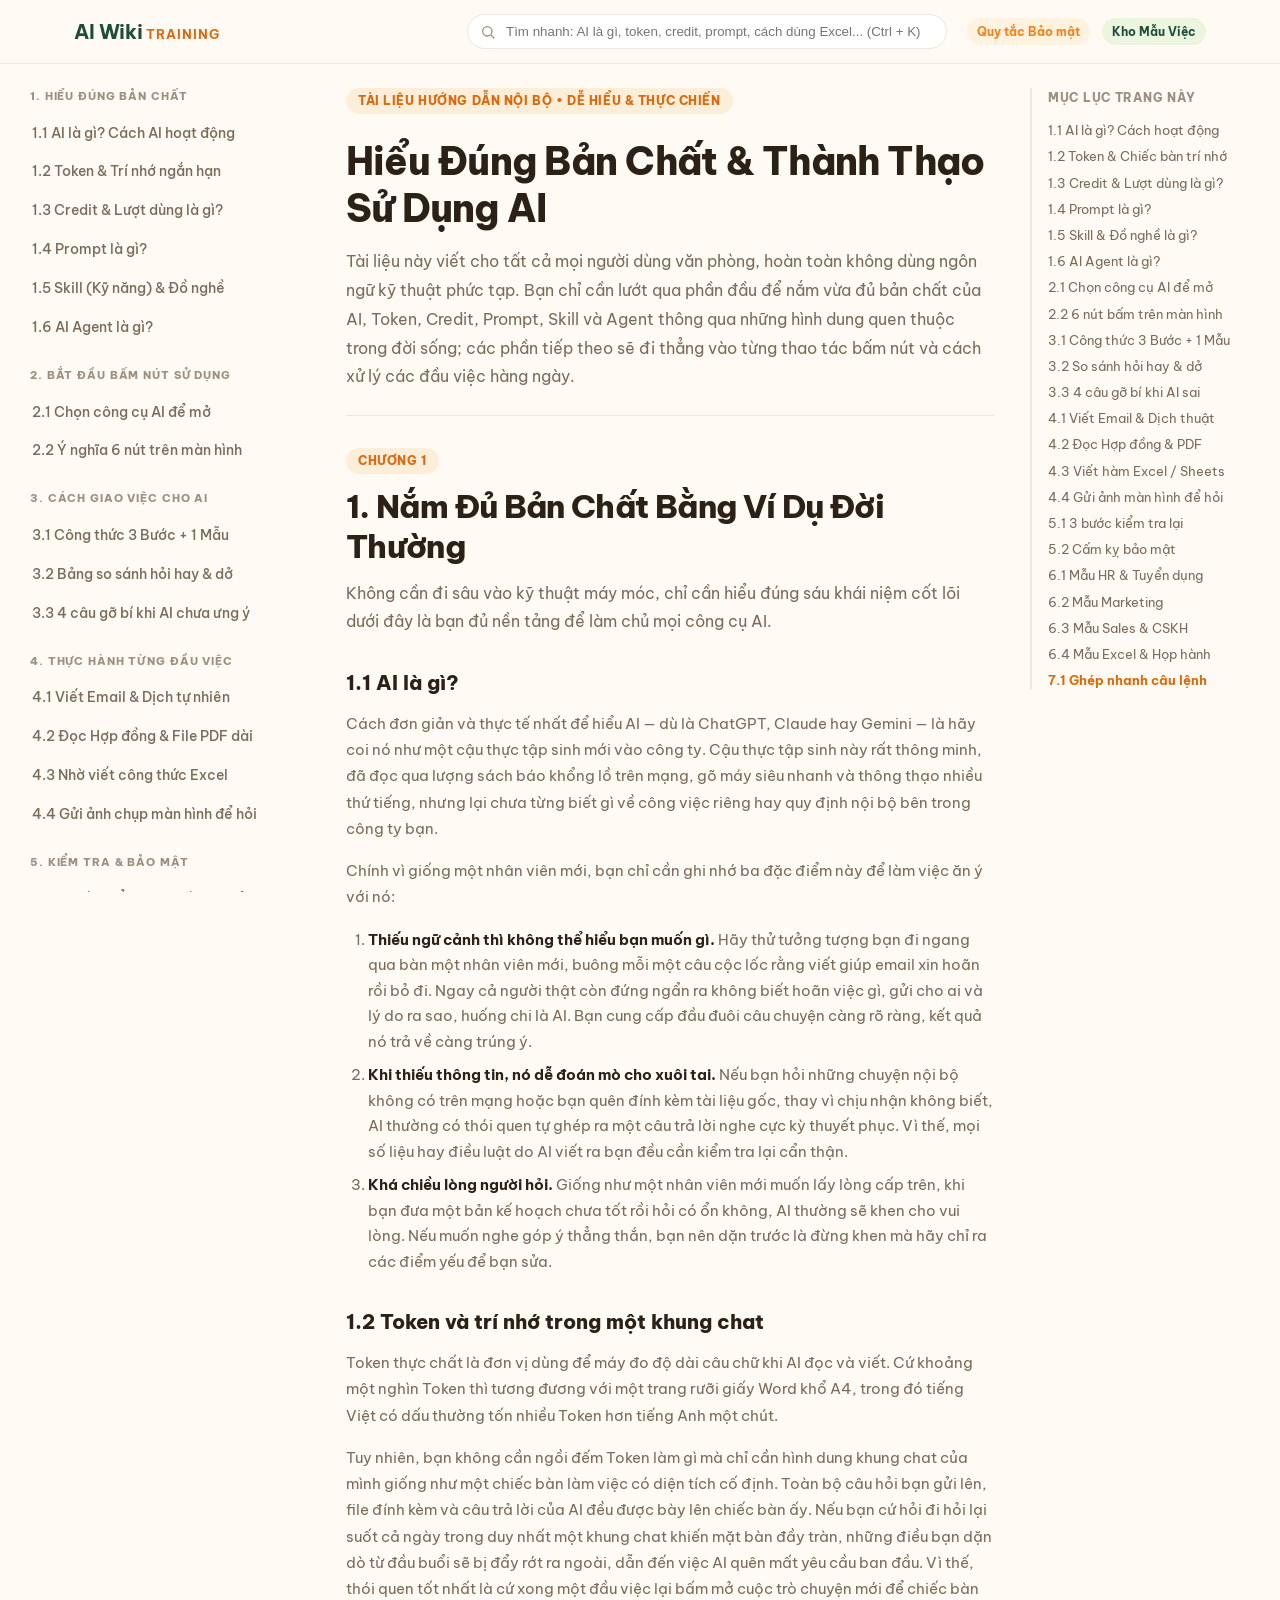
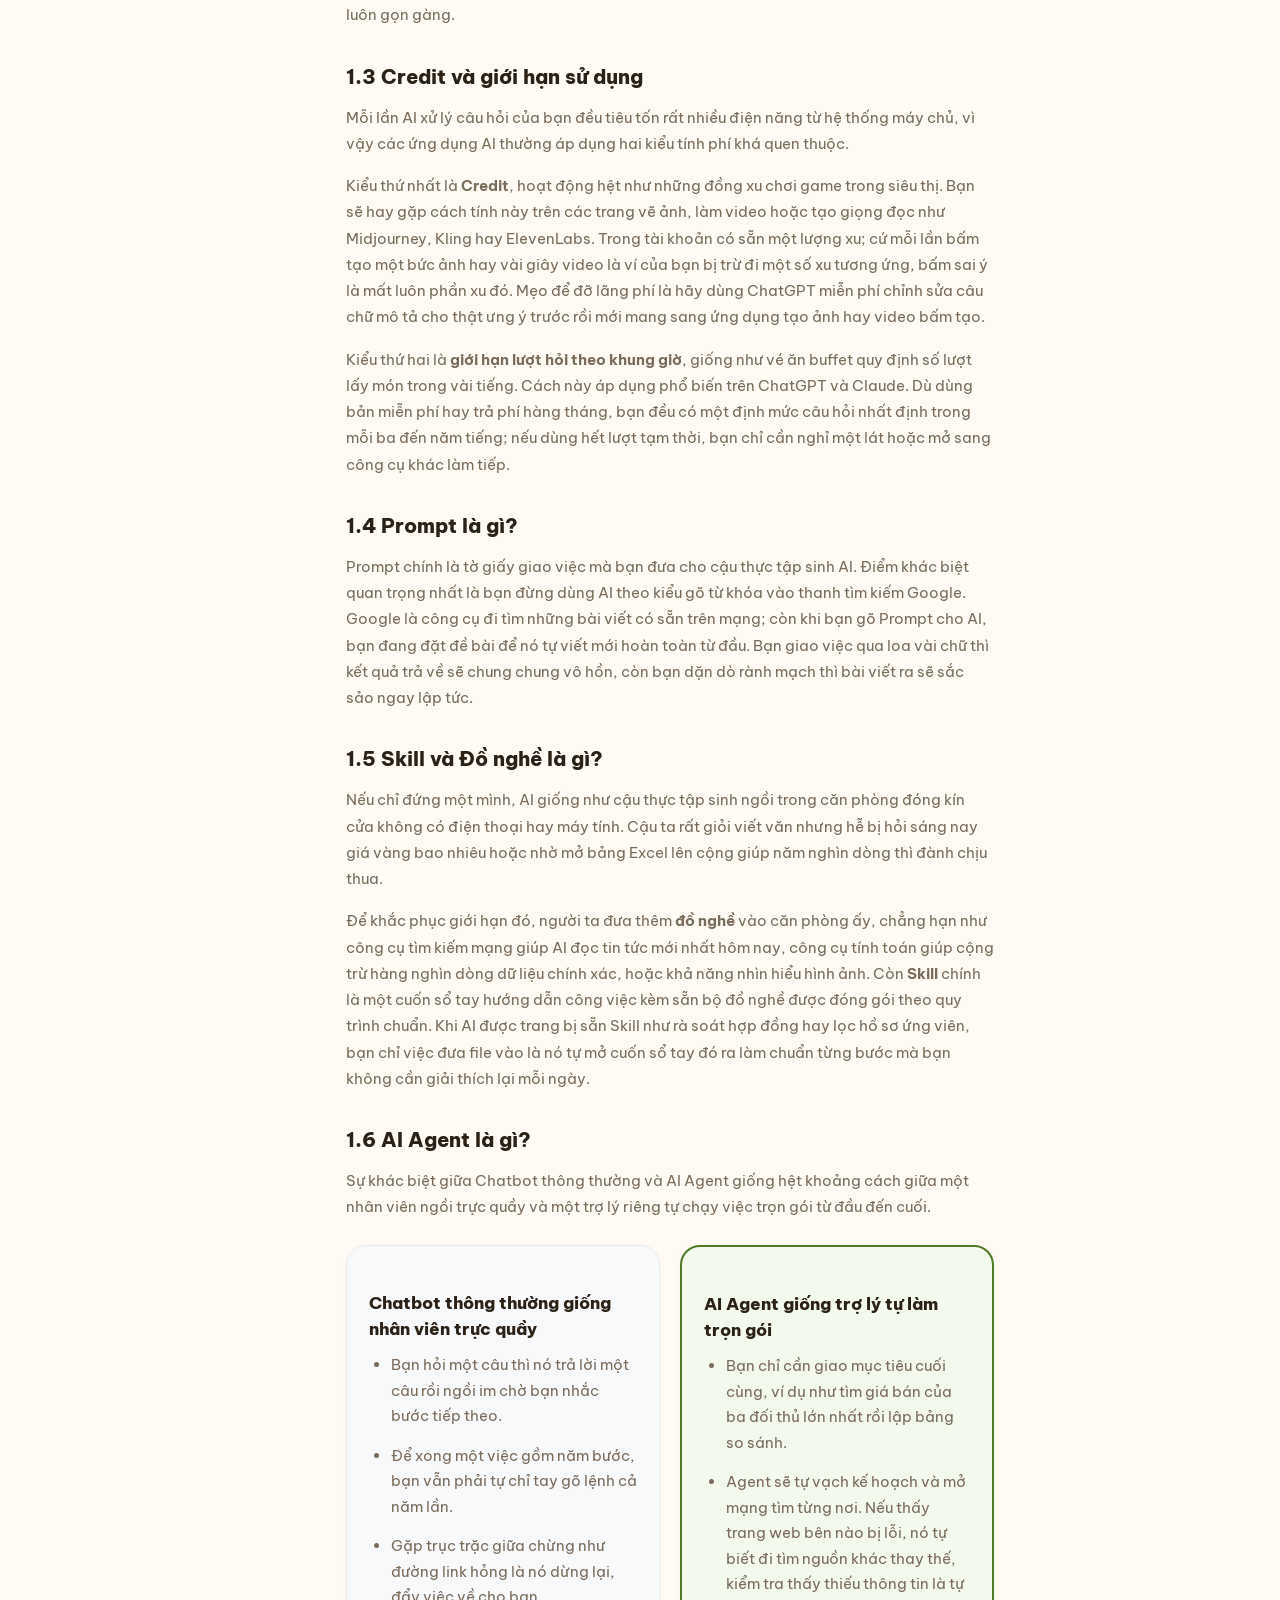
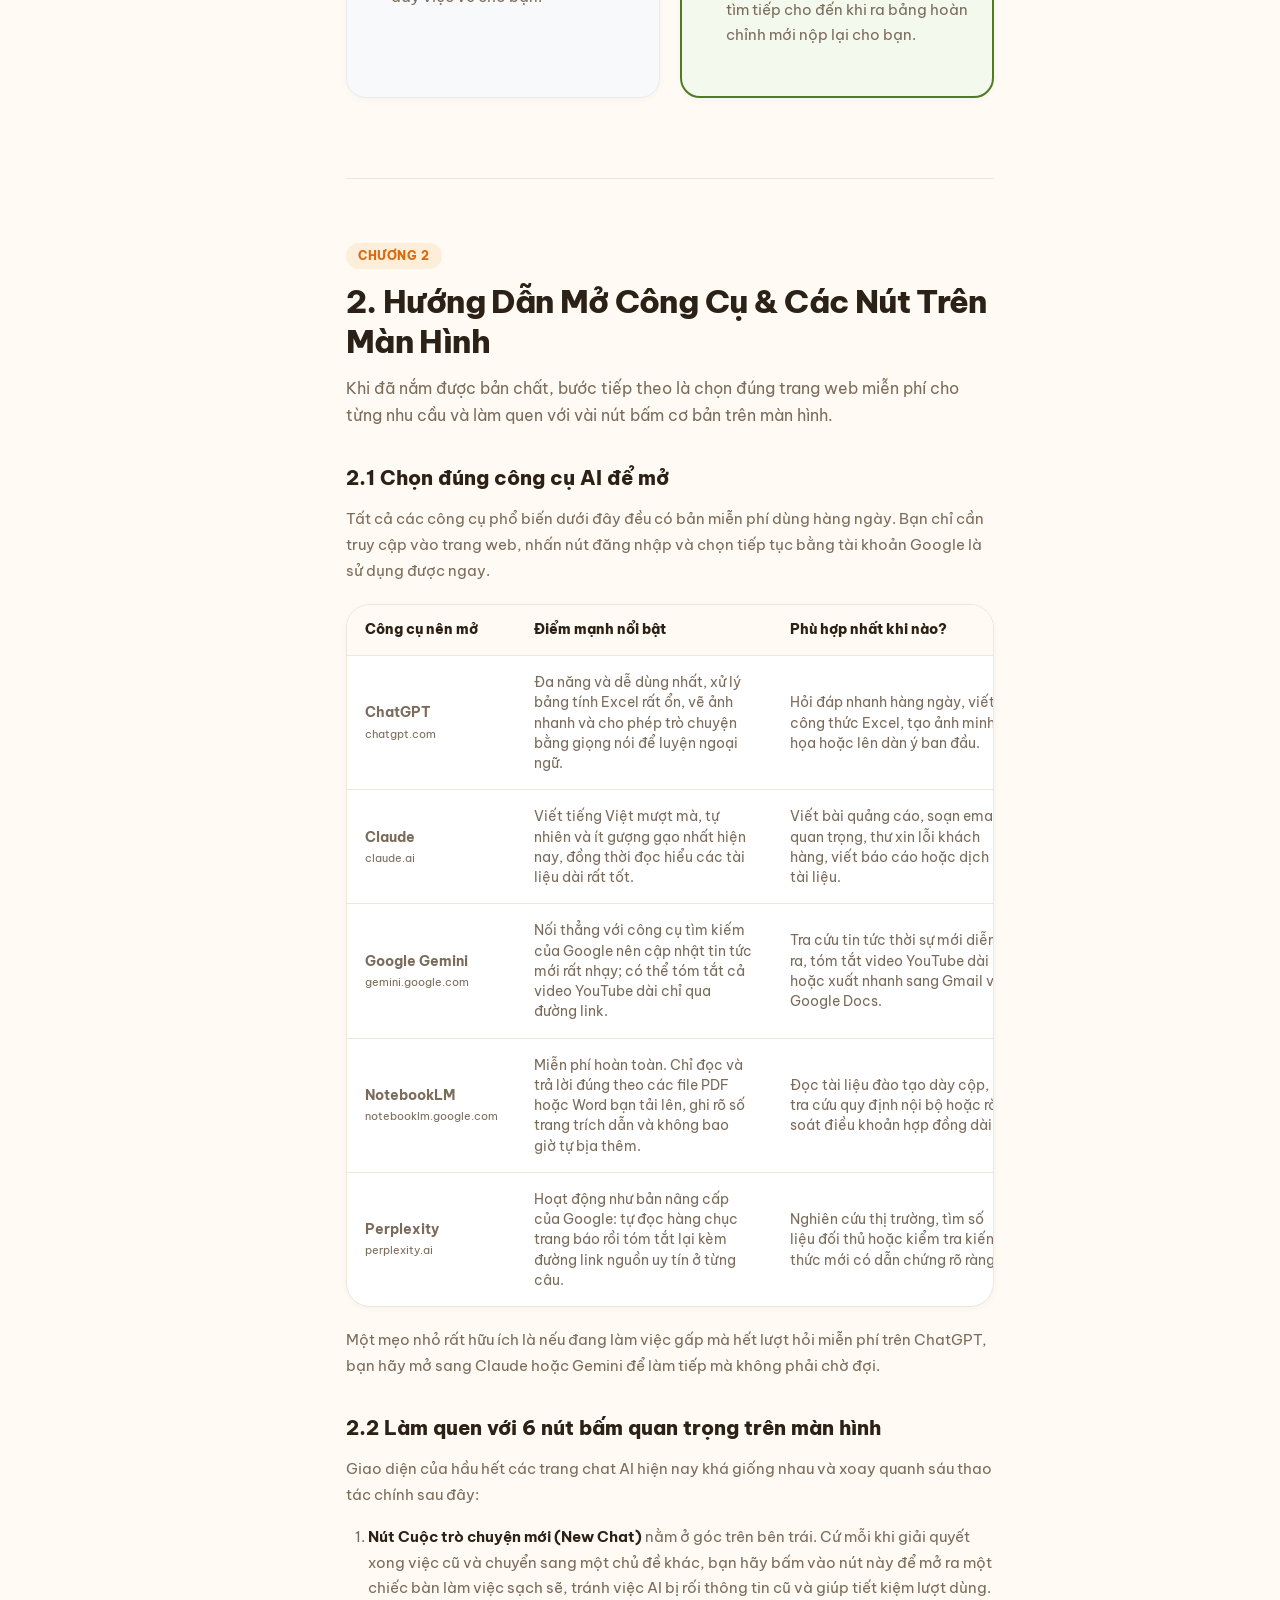
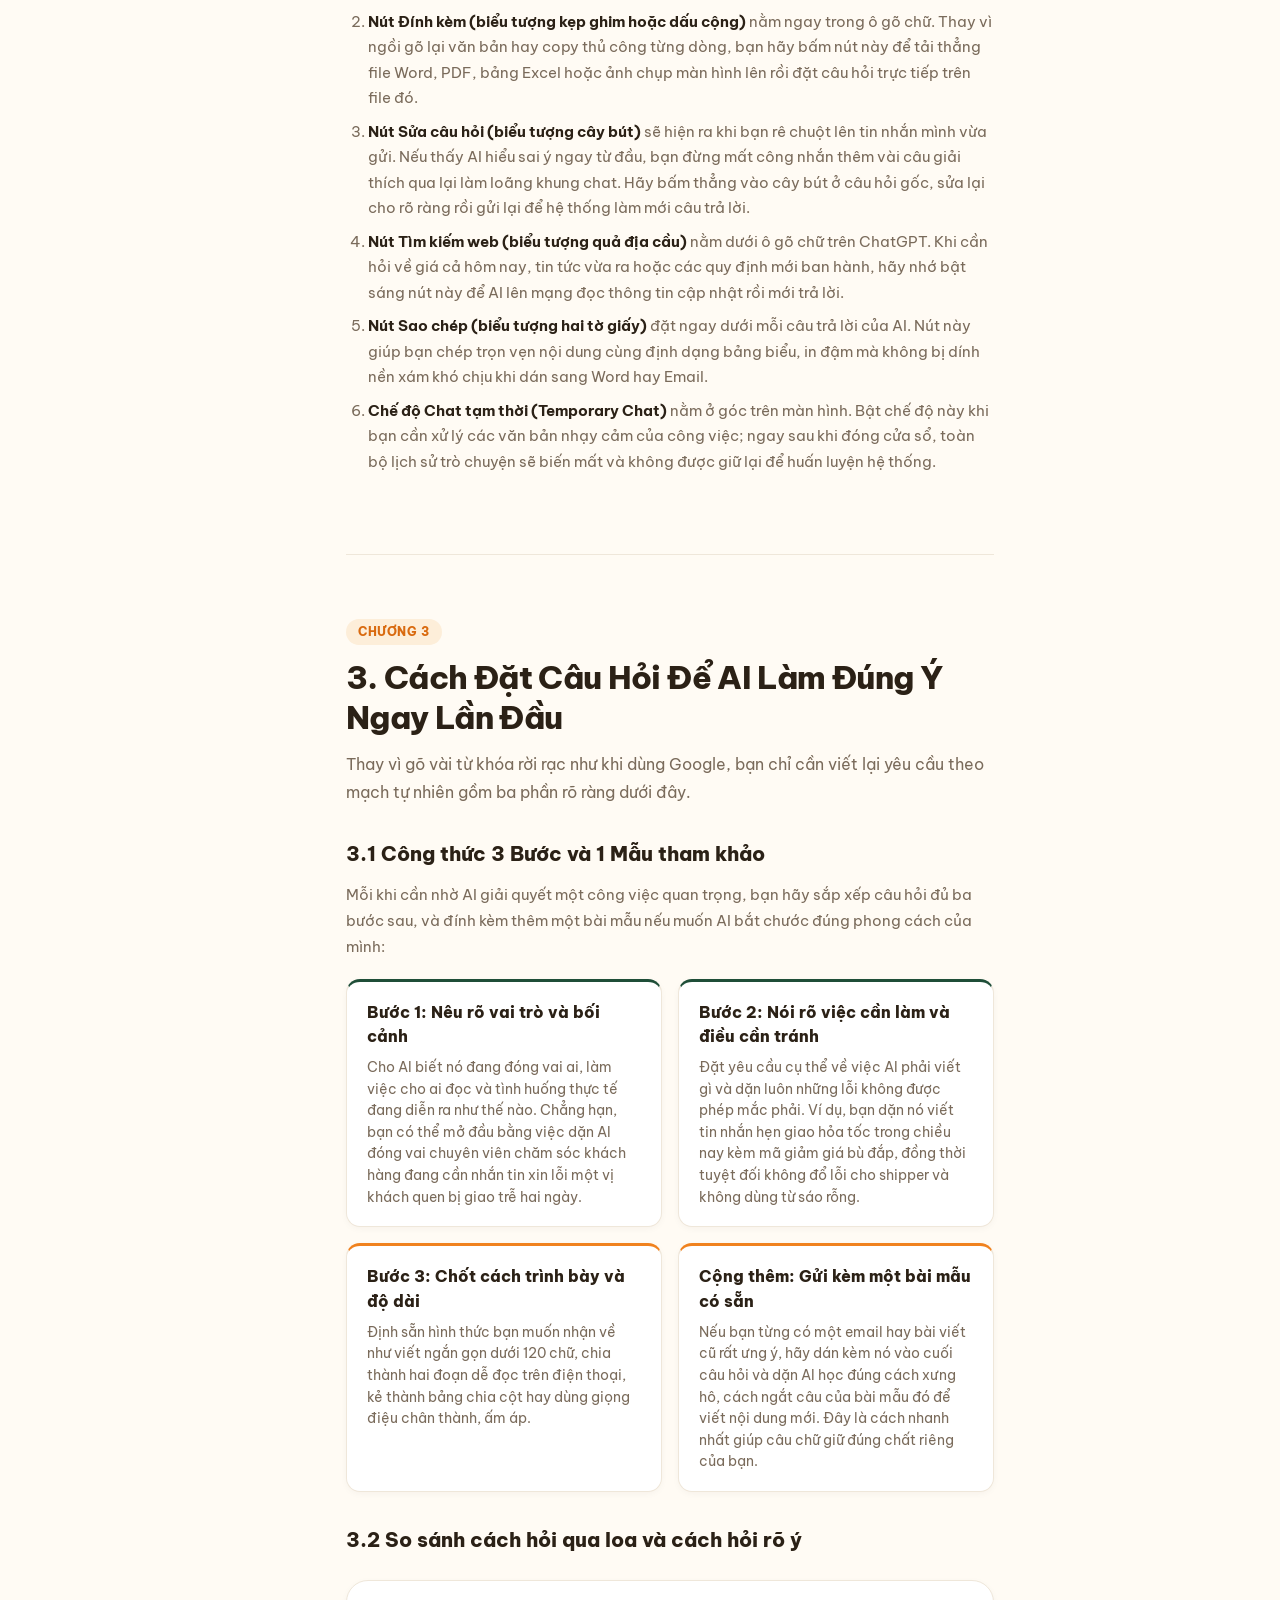
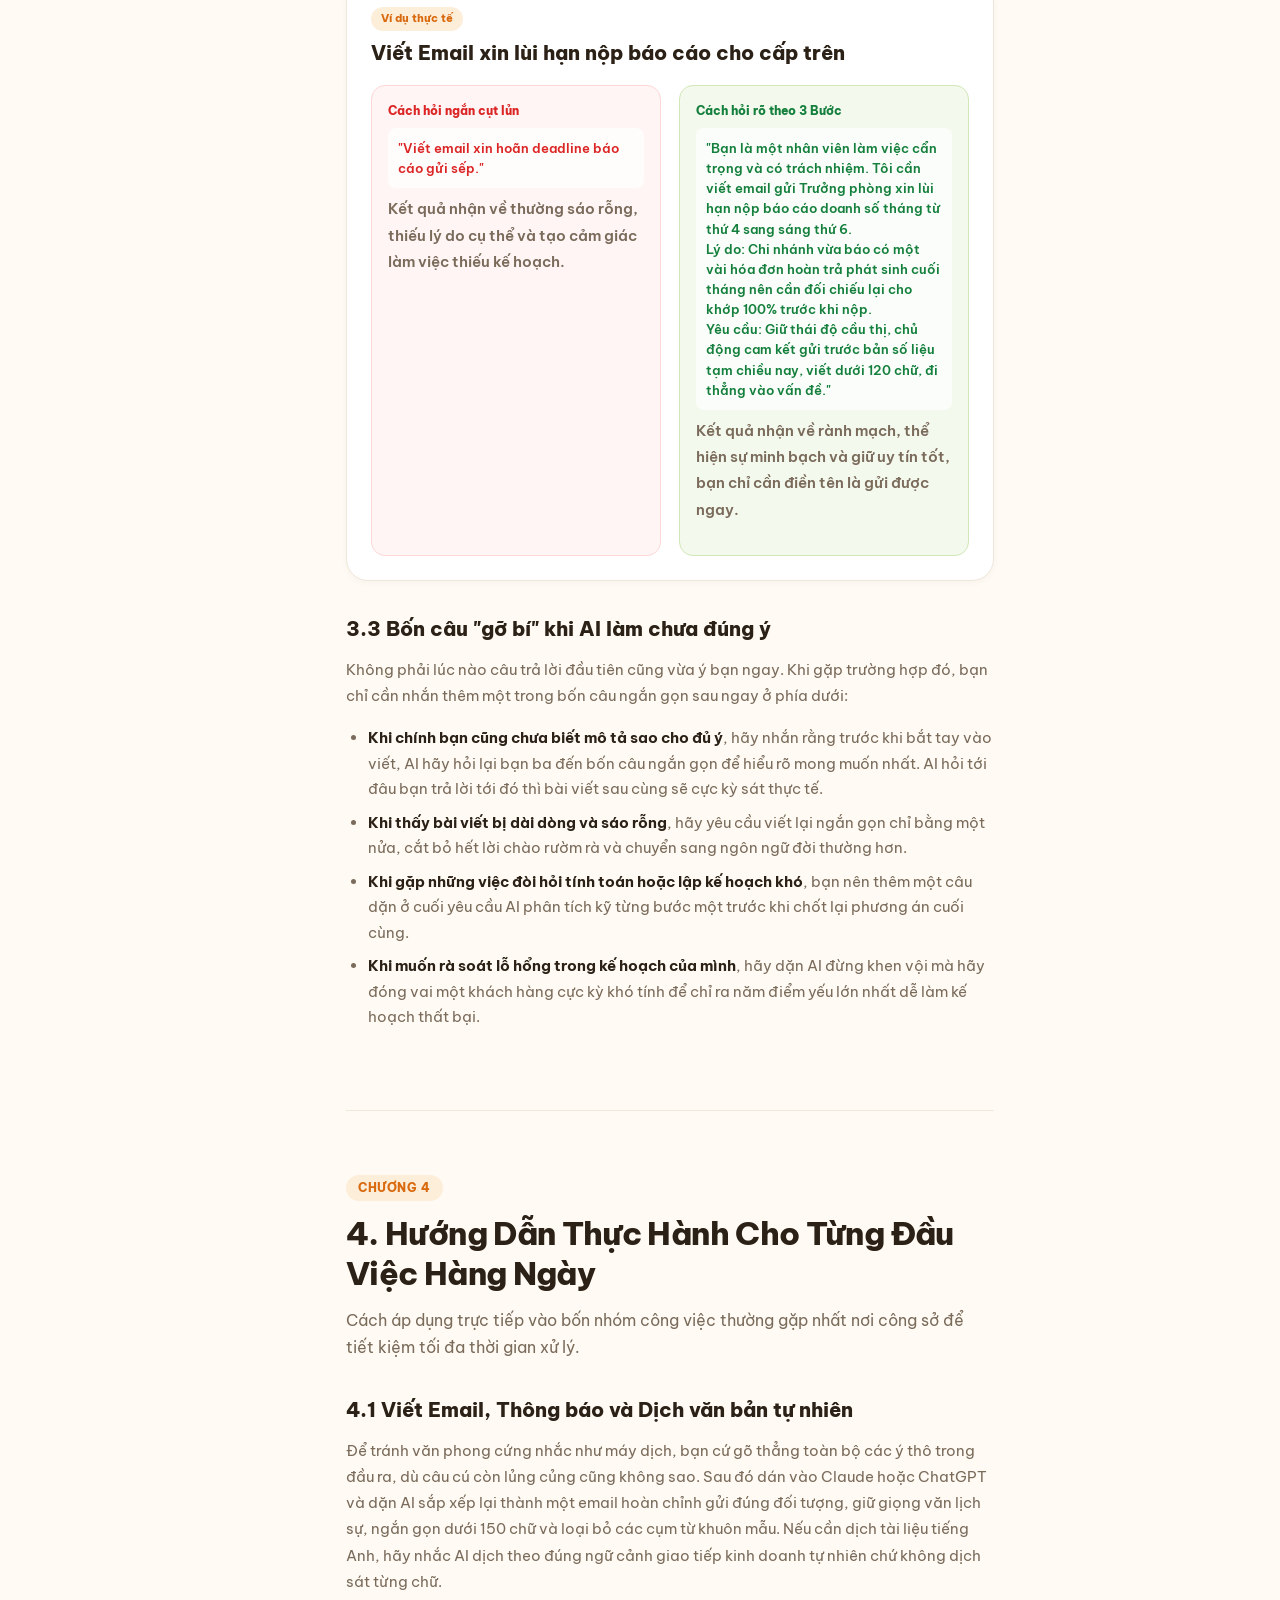
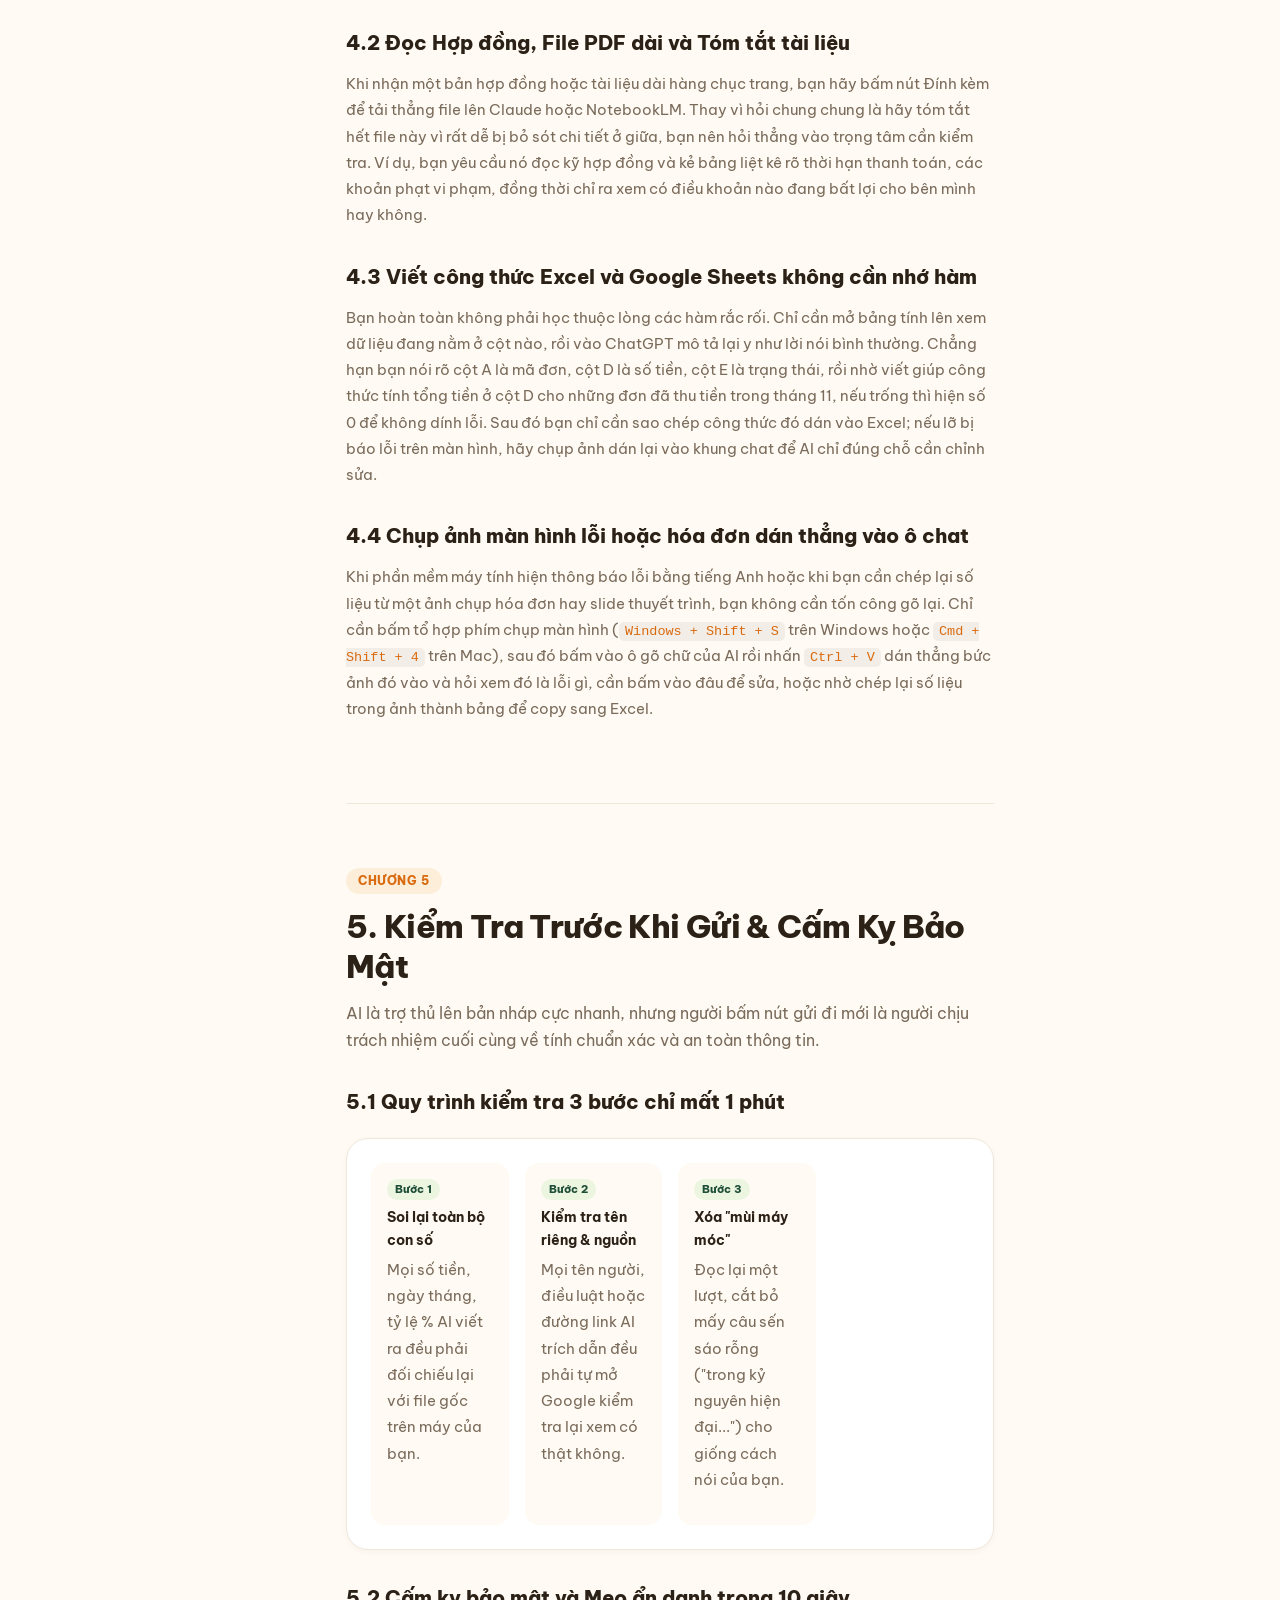
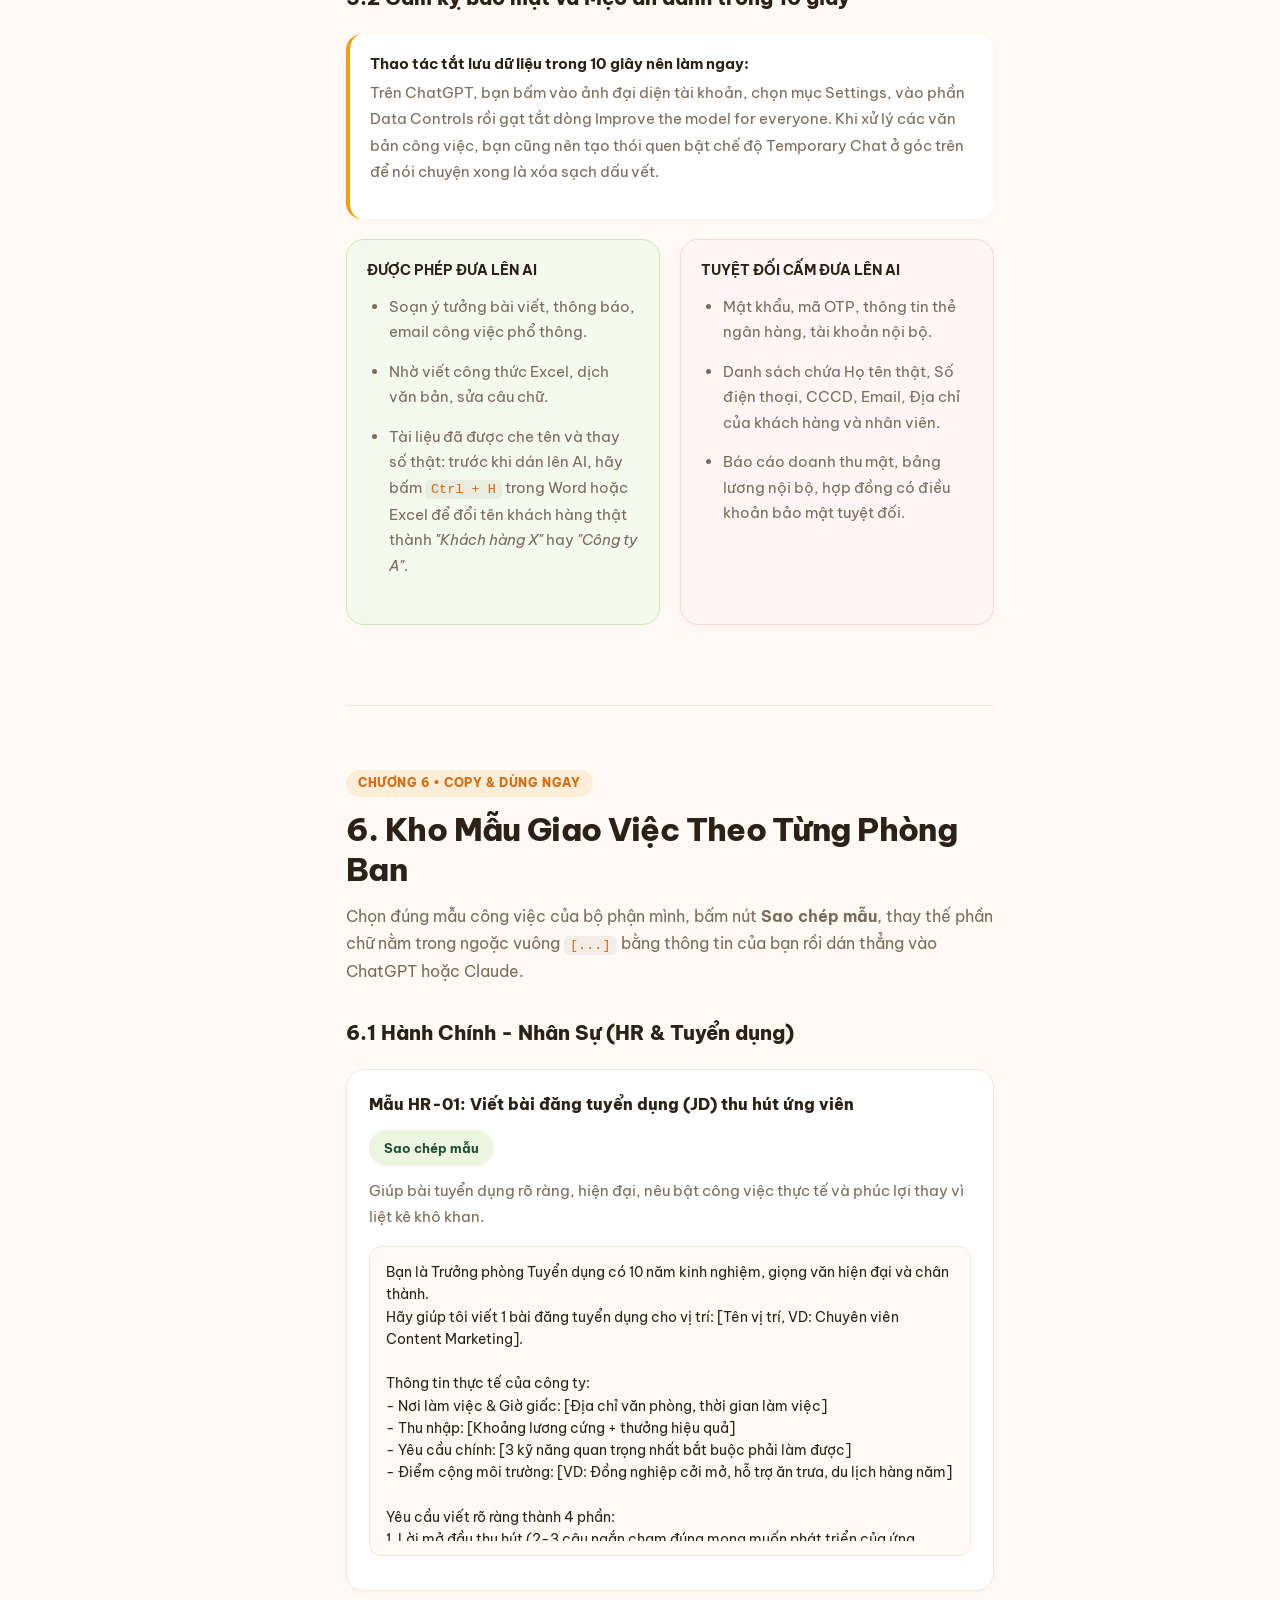
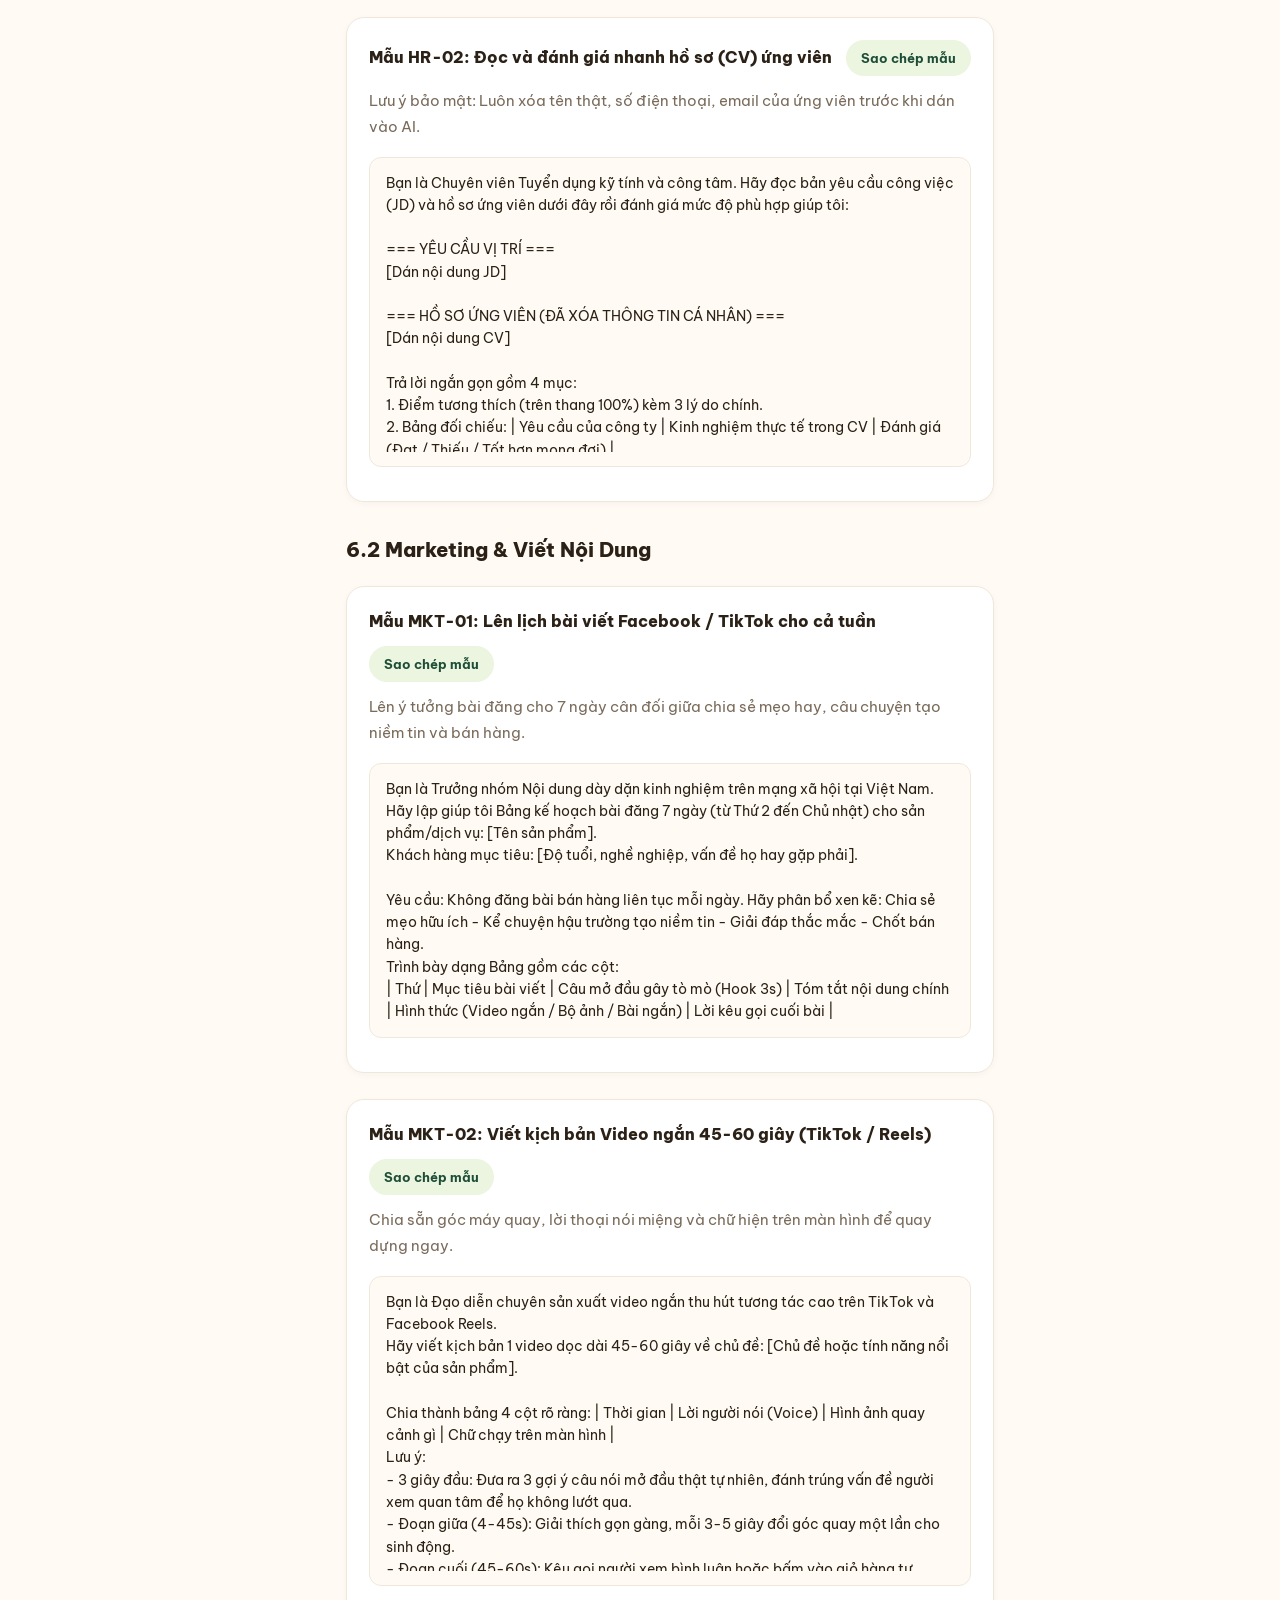
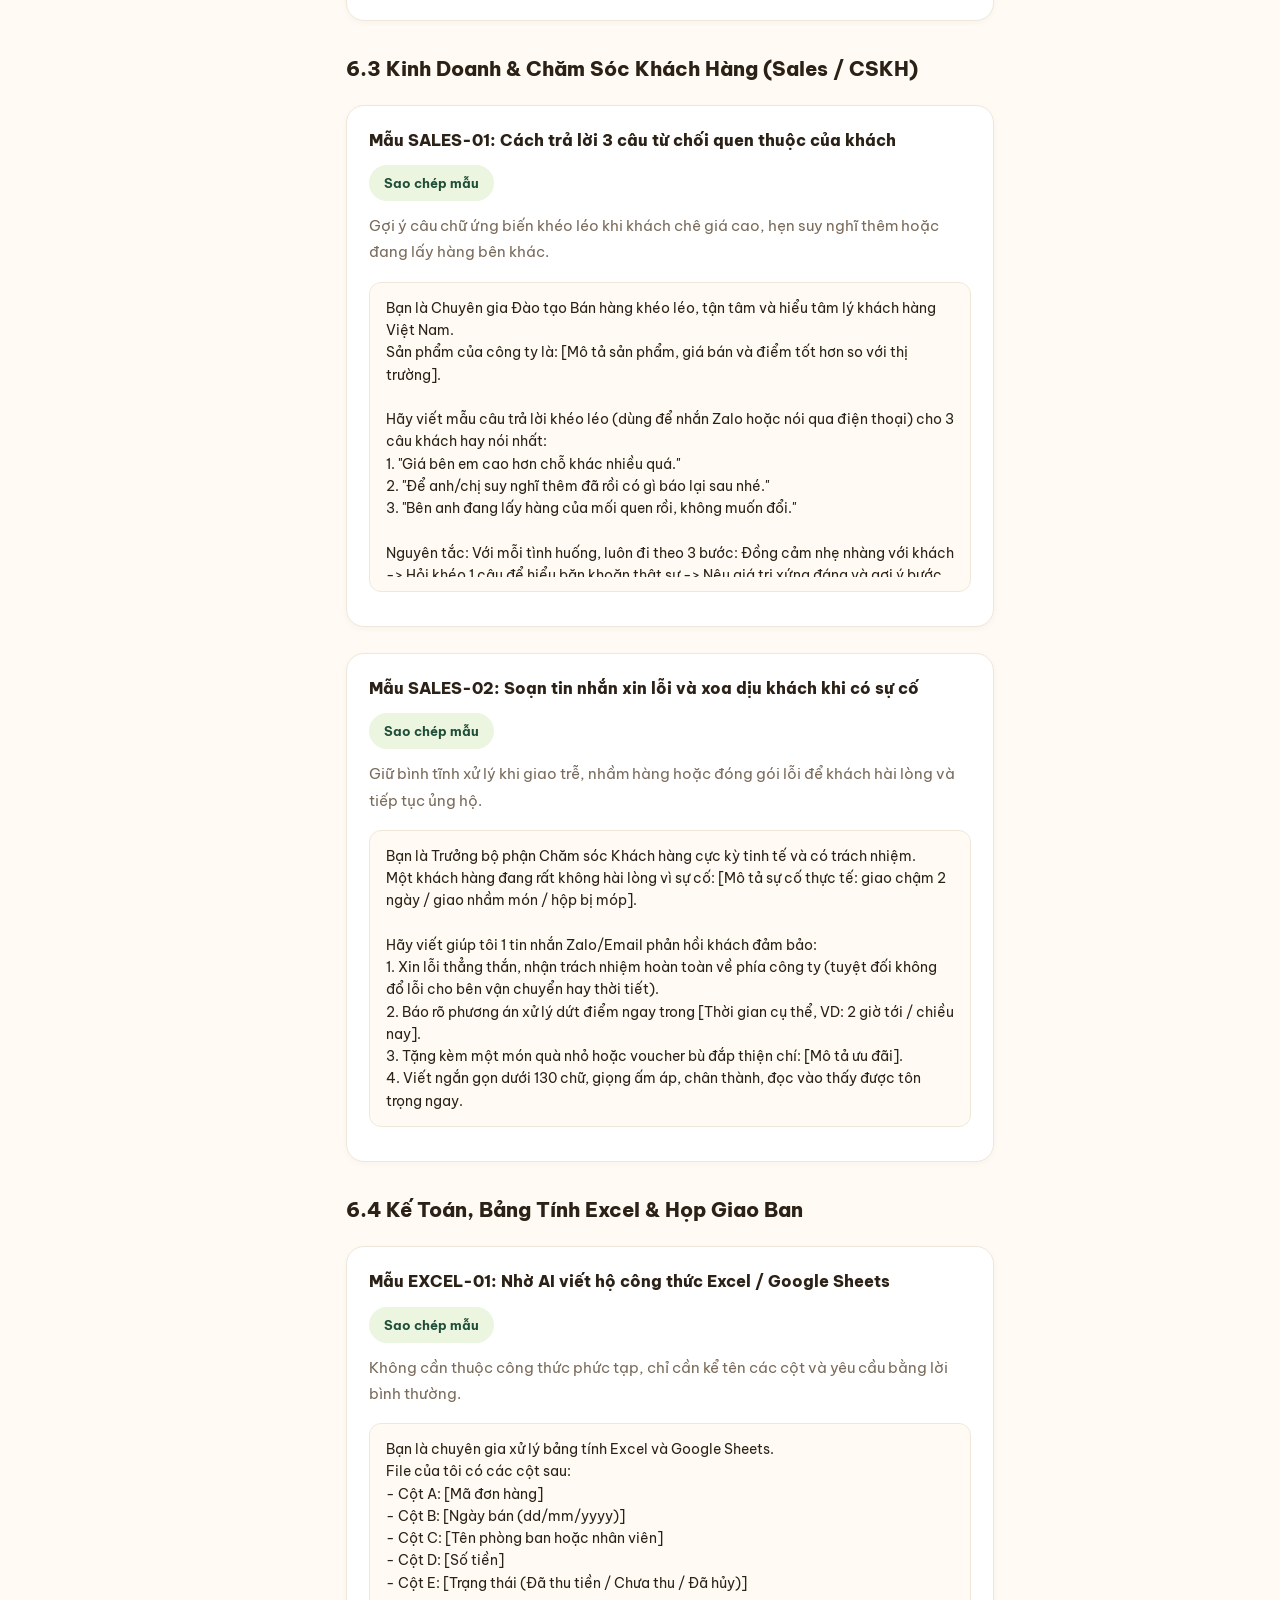
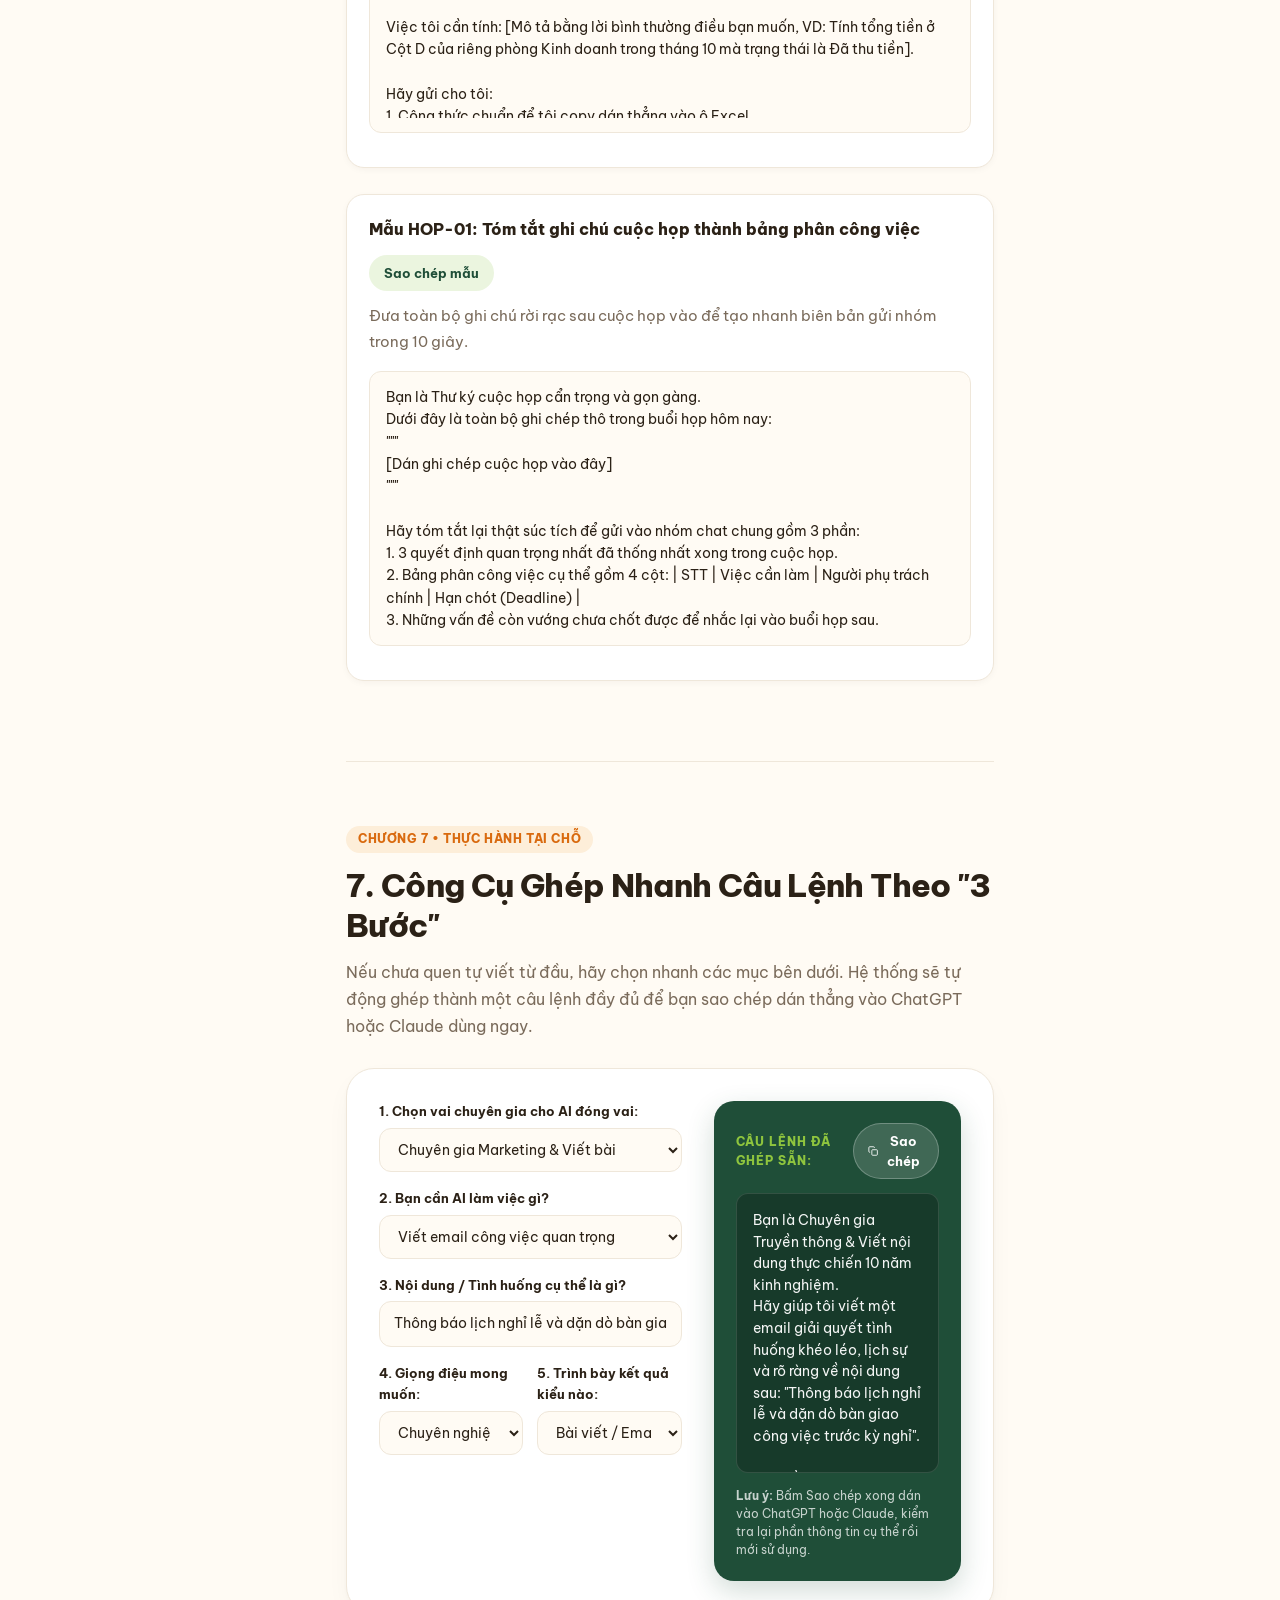
==== commit 6541fa82: "docs: rewrite entire prose for smooth, natural Vietnamese flow without parenthetical clutter" ====
--- a/index.html
+++ b/index.html
@@ -175,111 +175,107 @@
         <h1 style="font-size:clamp(28px, 3.2vw, 38px);font-weight:800;color:var(--ink);line-height:1.22;margin:12px 0 16px;letter-spacing:-0.02em;">
           Hiểu Đúng Bản Chất &amp; Thành Thạo Sử Dụng AI
         </h1>
-        <p style="font-size:16px;line-height:1.75;color:var(--ink-soft);margin-bottom:0;">
-          Tài liệu này viết cho người dùng phổ thông — không dùng ngôn ngữ kỹ thuật. Chỉ cần nắm vừa đủ bản chất của <b>AI, Token, Credit, Prompt, Skill, Agent</b> bằng các ví dụ đời thường, sau đó đi thẳng vào hướng dẫn chi tiết từng bước bấm nút và xử lý công việc hàng ngày.
+        <p style="font-size:16px;line-height:1.8;color:var(--ink-soft);margin-bottom:0;">
+          Tài liệu này viết cho tất cả mọi người dùng văn phòng, hoàn toàn không dùng ngôn ngữ kỹ thuật phức tạp. Bạn chỉ cần lướt qua phần đầu để nắm vừa đủ bản chất của AI, Token, Credit, Prompt, Skill và Agent thông qua những hình dung quen thuộc trong đời sống; các phần tiếp theo sẽ đi thẳng vào từng thao tác bấm nút và cách xử lý các đầu việc hàng ngày.
         </p>
       </header>
 
       <!-- ========================================================
-           CHƯƠNG 1: HIỂU ĐÚNG BẢN CHẤT (KHÔNG DÙNG TỪ KỸ THUẬT)
+           CHƯƠNG 1: HIỂU ĐÚNG BẢN CHẤT
            ======================================================== -->
       <article class="doc-chapter" id="ch1-1">
         <span class="chapter-badge">Chương 1</span>
         <h2 class="chapter-title">1. Nắm Đủ Bản Chất Bằng Ví Dụ Đời Thường</h2>
         <p class="chapter-lead">
-          Không cần học sâu kỹ thuật, chỉ cần nắm đúng 6 khái niệm cốt lõi dưới đây là bạn dùng được trơn tru mọi công cụ AI.
+          Không cần đi sâu vào kỹ thuật máy móc, chỉ cần hiểu đúng sáu khái niệm cốt lõi dưới đây là bạn đủ nền tảng để làm chủ mọi công cụ AI.
         </p>
 
         <!-- 1.1 -->
         <section class="doc-section">
-          <h3>1.1 AI là gì? (Hãy coi nó như một nhân viên mới vừa vào công ty)</h3>
-          <p>
-            Cách hiểu đơn giản và chính xác nhất để dùng được ngay: <b>Hãy coi AI (như ChatGPT, Claude, Gemini) giống như một cậu thực tập sinh mới vào công ty</b>. Cậu ta rất thông minh, đã đọc rất nhiều sách báo kiến thức chung trên mạng, gõ máy siêu nhanh và biết nhiều thứ tiếng — nhưng hoàn toàn chưa biết gì về công việc riêng của bạn hay quy định bên trong công ty bạn.
-          </p>
-          <p>
-            Vì coi nó như một người mới vào làm, bạn chỉ cần nhớ 3 điểm này để sai việc không bị bực mình:
+          <h3>1.1 AI là gì?</h3>
+          <p>
+            Cách đơn giản và thực tế nhất để hiểu AI — dù là ChatGPT, Claude hay Gemini — là hãy coi nó như một cậu thực tập sinh mới vào công ty. Cậu thực tập sinh này rất thông minh, đã đọc qua lượng sách báo khổng lồ trên mạng, gõ máy siêu nhanh và thông thạo nhiều thứ tiếng, nhưng lại chưa từng biết gì về công việc riêng hay quy định nội bộ bên trong công ty bạn.
+          </p>
+          <p>
+            Chính vì giống một nhân viên mới, bạn chỉ cần ghi nhớ ba đặc điểm này để làm việc ăn ý với nó:
           </p>
           <ol>
             <li>
-              <b>Không đưa ngữ cảnh thì chịu thua, không hiểu bạn muốn gì:</b> Tưởng tượng bạn đi qua bàn của một nhân viên mới và nói cộc lốc 5 chữ <i>"Viết email xin hoãn nhé"</i> rồi bỏ đi — người thật cũng đứng hình không hiểu hoãn cái gì, gửi cho ai, lý do ra sao. AI cũng y hệt vậy: muốn nó làm đúng ý, bạn phải nói đủ đầu đuôi câu chuyện.
+              <b>Thiếu ngữ cảnh thì không thể hiểu bạn muốn gì.</b> Hãy thử tưởng tượng bạn đi ngang qua bàn một nhân viên mới, buông mỗi một câu cộc lốc rằng viết giúp email xin hoãn rồi bỏ đi. Ngay cả người thật còn đứng ngẩn ra không biết hoãn việc gì, gửi cho ai và lý do ra sao, huống chi là AI. Bạn cung cấp đầu đuôi câu chuyện càng rõ ràng, kết quả nó trả về càng trúng ý.
             </li>
             <li>
-              <b>Hay đoán mò khi thiếu thông tin:</b> Nếu bạn hỏi những chuyện không có trên mạng (như số liệu nội bộ công ty, văn bản mới vừa ra hôm qua) mà không đưa tài liệu kèm theo, thay vì nói không biết, nó rất hay tự đoán mò một câu trả lời nghe cho xuôi tai — nên mọi con số hay điều luật AI đưa ra bạn đều cần kiểm tra lại bằng mắt.
+              <b>Khi thiếu thông tin, nó dễ đoán mò cho xuôi tai.</b> Nếu bạn hỏi những chuyện nội bộ không có trên mạng hoặc bạn quên đính kèm tài liệu gốc, thay vì chịu nhận không biết, AI thường có thói quen tự ghép ra một câu trả lời nghe cực kỳ thuyết phục. Vì thế, mọi số liệu hay điều luật do AI viết ra bạn đều cần kiểm tra lại cẩn thận.
             </li>
             <li>
-              <b>Hay chiều lòng người hỏi:</b> Nếu bạn đưa một ý tưởng chưa tốt rồi hỏi <i>"Ổn không?"</i>, nó hay khen cho vui lòng. Muốn nó góp ý thật, bạn cứ dặn thẳng: <i>"Đừng khen, hãy đóng vai khách hàng khó tính chỉ ra điểm yếu để tôi sửa"</i>.
+              <b>Khá chiều lòng người hỏi.</b> Giống như một nhân viên mới muốn lấy lòng cấp trên, khi bạn đưa một bản kế hoạch chưa tốt rồi hỏi có ổn không, AI thường sẽ khen cho vui lòng. Nếu muốn nghe góp ý thẳng thắn, bạn nên dặn trước là đừng khen mà hãy chỉ ra các điểm yếu để bạn sửa.
             </li>
           </ol>
         </section>
 
         <!-- 1.2 -->
         <section class="doc-section" id="ch1-2">
-          <h3>1.2 Token là gì? (Sức chứa và trí nhớ trong một khung chat)</h3>
-          <p>
-            <b>Token đơn giản là đơn vị đong đếm lượng chữ mà AI đọc và viết ra</b> (nôm na <b>1.000 Token bằng khoảng 1.5 trang giấy Word A4</b>; tiếng Việt có dấu tốn nhiều Token hơn tiếng Anh một chút). Bạn không cần tự ngồi đếm Token làm gì, chỉ cần hiểu tác động thực tế của nó qua hình ảnh <b>chiếc bàn làm việc</b>:
-          </p>
-          <p>
-            Mỗi khung chat là một chiếc bàn có diện tích cố định. Mọi tin nhắn bạn gửi lên, file đính kèm và câu trả lời của AI đều bày lên chiếc bàn đó. Nếu bạn hỏi quá dài suốt cả ngày trong duy nhất một khung chat làm bàn bị đầy tràn, những gì bạn dặn ở đầu buổi sẽ bị đẩy rớt ra ngoài khiến AI quên mất tiêu!
-            <br><b>Cách dùng chuẩn:</b> Xong việc nào là bấm <b>New Chat (Cuộc trò chuyện mới)</b> ngay để làm sạch bàn cho việc tiếp theo.
+          <h3>1.2 Token và trí nhớ trong một khung chat</h3>
+          <p>
+            Token thực chất là đơn vị dùng để máy đo độ dài câu chữ khi AI đọc và viết. Cứ khoảng một nghìn Token thì tương đương với một trang rưỡi giấy Word khổ A4, trong đó tiếng Việt có dấu thường tốn nhiều Token hơn tiếng Anh một chút.
+          </p>
+          <p>
+            Tuy nhiên, bạn không cần ngồi đếm Token làm gì mà chỉ cần hình dung khung chat của mình giống như một chiếc bàn làm việc có diện tích cố định. Toàn bộ câu hỏi bạn gửi lên, file đính kèm và câu trả lời của AI đều được bày lên chiếc bàn ấy. Nếu bạn cứ hỏi đi hỏi lại suốt cả ngày trong duy nhất một khung chat khiến mặt bàn đầy tràn, những điều bạn dặn dò từ đầu buổi sẽ bị đẩy rớt ra ngoài, dẫn đến việc AI quên mất yêu cầu ban đầu. Vì thế, thói quen tốt nhất là cứ xong một đầu việc lại bấm mở cuộc trò chuyện mới để chiếc bàn luôn gọn gàng.
           </p>
         </section>
 
         <!-- 1.3 -->
         <section class="doc-section" id="ch1-3">
-          <h3>1.3 Credit là gì? (Tiền nong và giới hạn sử dụng)</h3>
-          <ul>
-            <li>
-              <b>Credit (Giống như hũ Xu chơi game):</b> Thường gặp ở các trang vẽ ảnh, làm video, lồng tiếng (như Midjourney, Kling, ElevenLabs). Trong ví có sẵn một lượng xu, cứ bấm tạo 1 tấm ảnh hay 5 giây video là bị trừ số xu tương ứng — bấm sai ý là mất xu đó luôn. <i>Mẹo:</i> Luôn dùng ChatGPT miễn phí chỉnh câu mô tả bằng chữ cho thật ưng rồi mới qua app ảnh/video bấm tạo cho đỡ phí xu.
-            </li>
-            <li>
-              <b>Lượt hỏi theo giờ (Giống vé Buffet giới hạn theo khung giờ):</b> Gặp ở các app chat chữ như ChatGPT hay Claude. Tài khoản miễn phí hoặc trả phí tháng đều có giới hạn số câu hỏi trong mỗi 3–5 tiếng (hết lượt thì đợi một chút hoặc mở sang công cụ khác dùng tiếp).
-            </li>
-          </ul>
+          <h3>1.3 Credit và giới hạn sử dụng</h3>
+          <p>
+            Mỗi lần AI xử lý câu hỏi của bạn đều tiêu tốn rất nhiều điện năng từ hệ thống máy chủ, vì vậy các ứng dụng AI thường áp dụng hai kiểu tính phí khá quen thuộc.
+          </p>
+          <p>
+            Kiểu thứ nhất là <b>Credit</b>, hoạt động hệt như những đồng xu chơi game trong siêu thị. Bạn sẽ hay gặp cách tính này trên các trang vẽ ảnh, làm video hoặc tạo giọng đọc như Midjourney, Kling hay ElevenLabs. Trong tài khoản có sẵn một lượng xu; cứ mỗi lần bấm tạo một bức ảnh hay vài giây video là ví của bạn bị trừ đi một số xu tương ứng, bấm sai ý là mất luôn phần xu đó. Mẹo để đỡ lãng phí là hãy dùng ChatGPT miễn phí chỉnh sửa câu chữ mô tả cho thật ưng ý trước rồi mới mang sang ứng dụng tạo ảnh hay video bấm tạo.
+          </p>
+          <p>
+            Kiểu thứ hai là <b>giới hạn lượt hỏi theo khung giờ</b>, giống như vé ăn buffet quy định số lượt lấy món trong vài tiếng. Cách này áp dụng phổ biến trên ChatGPT và Claude. Dù dùng bản miễn phí hay trả phí hàng tháng, bạn đều có một định mức câu hỏi nhất định trong mỗi ba đến năm tiếng; nếu dùng hết lượt tạm thời, bạn chỉ cần nghỉ một lát hoặc mở sang công cụ khác làm tiếp.
+          </p>
         </section>
 
         <!-- 1.4 -->
         <section class="doc-section" id="ch1-4">
           <h3>1.4 Prompt là gì?</h3>
           <p>
-            <b>Prompt chính là tờ giấy giao việc (câu lệnh, đề bài) mà bạn đưa cho cậu thực tập sinh AI.</b>
-          </p>
-          <p>
-            Khác hoàn toàn với việc gõ vài từ khóa rời rạc lên Google để tìm bài viết có sẵn trên mạng, khi bạn gõ Prompt cho AI, nó sẽ ngồi viết mới hoàn toàn từ tờ giấy trắng dựa trên đúng những gì bạn dặn. Nếu tờ giấy giao việc bạn viết sơ sài vài chữ (<i>"Viết email cho khách"</i>), cậu thực tập sinh phải đoán mò và viết ra một bài chung chung vô hồn. Ngược lại, tờ giấy giao việc càng rõ ràng chi tiết, bài làm trả về càng xuất sắc.
+            Prompt chính là tờ giấy giao việc mà bạn đưa cho cậu thực tập sinh AI. Điểm khác biệt quan trọng nhất là bạn đừng dùng AI theo kiểu gõ từ khóa vào thanh tìm kiếm Google. Google là công cụ đi tìm những bài viết có sẵn trên mạng; còn khi bạn gõ Prompt cho AI, bạn đang đặt đề bài để nó tự viết mới hoàn toàn từ đầu. Bạn giao việc qua loa vài chữ thì kết quả trả về sẽ chung chung vô hồn, còn bạn dặn dò rành mạch thì bài viết ra sẽ sắc sảo ngay lập tức.
           </p>
         </section>
 
         <!-- 1.5 -->
         <section class="doc-section" id="ch1-5">
-          <h3>1.5 Skill (Kỹ năng) &amp; Đồ nghề là gì?</h3>
-          <p>
-            Một mình bộ não AI thông thường giống như <b>cậu thực tập sinh ngồi trong phòng kín cửa không có điện thoại, không có Internet, không có máy tính cầm tay</b>. Cậu ta rất giỏi viết văn nhưng nếu hỏi: <i>"Sáng nay giá vàng bao nhiêu?"</i> hoặc <i>"Mở file Excel này cộng giúp tôi 5.000 dòng"</i> thì chịu thua.
-          </p>
-          <ul>
-            <li><b>Đồ nghề gắn thêm (Tools):</b> Là việc gắn thêm cho cậu thực tập sinh chiếc <b>kính lúp tìm kiếm Internet</b> (để tự lên mạng đọc tin mới hôm nay), chiếc <b>máy tính siêu cấp</b> (để tính toán số liệu Excel chính xác không bao giờ sai), hoặc nối đường dây sang kho tài liệu công ty để tự tìm file.</li>
-            <li><b>Skill (Kỹ năng đóng gói sẵn):</b> Giống như một <b>cuốn sổ tay hướng dẫn từng bước nghề nghiệp kèm sẵn đồ nghề</b> mà công ty soạn sẵn (ví dụ: <i>Bí kíp soi lỗi hợp đồng chuẩn</i>, <i>Bí kíp lọc hồ sơ ứng viên</i>). Khi AI được lắp Skill này, bạn chỉ cần đưa tài liệu vào, nó tự mở đúng cuốn sổ tay đó ra làm chuẩn chỉnh từng bước mà bạn không phải gõ lại hướng dẫn dài dòng mỗi ngày.</li>
-          </ul>
+          <h3>1.5 Skill và Đồ nghề là gì?</h3>
+          <p>
+            Nếu chỉ đứng một mình, AI giống như cậu thực tập sinh ngồi trong căn phòng đóng kín cửa không có điện thoại hay máy tính. Cậu ta rất giỏi viết văn nhưng hễ bị hỏi sáng nay giá vàng bao nhiêu hoặc nhờ mở bảng Excel lên cộng giúp năm nghìn dòng thì đành chịu thua.
+          </p>
+          <p>
+            Để khắc phục giới hạn đó, người ta đưa thêm <b>đồ nghề</b> vào căn phòng ấy, chẳng hạn như công cụ tìm kiếm mạng giúp AI đọc tin tức mới nhất hôm nay, công cụ tính toán giúp cộng trừ hàng nghìn dòng dữ liệu chính xác, hoặc khả năng nhìn hiểu hình ảnh. Còn <b>Skill</b> chính là một cuốn sổ tay hướng dẫn công việc kèm sẵn bộ đồ nghề được đóng gói theo quy trình chuẩn. Khi AI được trang bị sẵn Skill như rà soát hợp đồng hay lọc hồ sơ ứng viên, bạn chỉ việc đưa file vào là nó tự mở cuốn sổ tay đó ra làm chuẩn từng bước mà bạn không cần giải thích lại mỗi ngày.
+          </p>
         </section>
 
         <!-- 1.6 -->
         <section class="doc-section" id="ch1-6">
-          <h3>1.6 AI Agent là gì? (Khác gì với Chatbot bình thường?)</h3>
-          <p>
-            Hiểu sự khác biệt giữa Chatbot thông thường và AI Agent trong 10 giây qua hình tượng thực tế:
+          <h3>1.6 AI Agent là gì?</h3>
+          <p>
+            Sự khác biệt giữa Chatbot thông thường và AI Agent giống hệt khoảng cách giữa một nhân viên ngồi trực quầy và một trợ lý riêng tự chạy việc trọn gói từ đầu đến cuối.
           </p>
           <div class="agent-compare-table">
             <div class="act-col chat">
-              <h4>Chatbot bình thường = Nhân viên trực quầy</h4>
+              <h4>Chatbot thông thường giống nhân viên trực quầy</h4>
               <ul>
-                <li>Bạn hỏi 1 câu &rarr; AI trả lời 1 câu &rarr; xong ngồi im chờ bạn nhắc tiếp.</li>
-                <li>Để làm xong việc lớn gồm 5 bước, bạn phải tự ngồi chỉ tay gõ lệnh cả 5 lần.</li>
-                <li>Gặp trục trặc giữa chừng (ví dụ trang web bị lỗi) là đứng hình, đẩy việc lại cho bạn.</li>
+                <li>Bạn hỏi một câu thì nó trả lời một câu rồi ngồi im chờ bạn nhắc bước tiếp theo.</li>
+                <li>Để xong một việc gồm năm bước, bạn vẫn phải tự chỉ tay gõ lệnh cả năm lần.</li>
+                <li>Gặp trục trặc giữa chừng như đường link hỏng là nó dừng lại, đẩy việc về cho bạn.</li>
               </ul>
             </div>
             <div class="act-col agent">
-              <h4>AI Agent = Trợ lý riêng tự làm trọn gói</h4>
+              <h4>AI Agent giống trợ lý tự làm trọn gói</h4>
               <ul>
-                <li>Bạn chỉ giao <b>mục tiêu cuối cùng</b> (ví dụ: <i>"Tìm giá bán 3 đối thủ lớn nhất rồi lập bảng so sánh"</i>).</li>
-                <li>Agent tự vạch kế hoạch, tự lên mạng tìm từng nơi. Nếu thấy trang web bên A bị lỗi không đọc được, nó <b>tự biết xoay xở đi tìm nguồn khác thay thế</b>, tự kiểm tra thấy thiếu là tự tìm thêm cho đến khi ra bảng hoàn chỉnh mới nộp cho bạn.</li>
+                <li>Bạn chỉ cần giao mục tiêu cuối cùng, ví dụ như tìm giá bán của ba đối thủ lớn nhất rồi lập bảng so sánh.</li>
+                <li>Agent sẽ tự vạch kế hoạch và mở mạng tìm từng nơi. Nếu thấy trang web bên nào bị lỗi, nó tự biết đi tìm nguồn khác thay thế, kiểm tra thấy thiếu thông tin là tự tìm tiếp cho đến khi ra bảng hoàn chỉnh mới nộp lại cho bạn.</li>
               </ul>
             </div>
           </div>
@@ -294,81 +290,84 @@
         <span class="chapter-badge">Chương 2</span>
         <h2 class="chapter-title">2. Hướng Dẫn Mở Công Cụ &amp; Các Nút Trên Màn Hình</h2>
         <p class="chapter-lead">
-          Nắm vững bản chất rồi, đây là cách chọn đúng công cụ miễn phí và thao tác từng nút bấm ngay trên màn hình.
+          Khi đã nắm được bản chất, bước tiếp theo là chọn đúng trang web miễn phí cho từng nhu cầu và làm quen với vài nút bấm cơ bản trên màn hình.
         </p>
 
         <!-- 2.1 -->
         <section class="doc-section">
-          <h3>2.1 Chọn đúng trang web AI để mở (Đăng nhập miễn phí bằng Gmail)</h3>
-          <p>
-            Tất cả các trang web dưới đây đều dùng được miễn phí hàng ngày. Vào trang web, bấm <b>Sign up / Log in</b> rồi chọn <b>Continue with Google</b> là vào dùng ngay lập tức.
+          <h3>2.1 Chọn đúng công cụ AI để mở</h3>
+          <p>
+            Tất cả các công cụ phổ biến dưới đây đều có bản miễn phí dùng hàng ngày. Bạn chỉ cần truy cập vào trang web, nhấn nút đăng nhập và chọn tiếp tục bằng tài khoản Google là sử dụng được ngay.
           </p>
           <div class="matrix-card" style="margin:20px 0;">
             <div class="matrix-scroll">
               <table class="table-compare">
                 <thead>
                   <tr>
-                    <th>Trang web nên mở</th>
-                    <th>Thế mạnh thực tế</th>
-                    <th>Nên dùng cho việc gì?</th>
+                    <th>Công cụ nên mở</th>
+                    <th>Điểm mạnh nổi bật</th>
+                    <th>Phù hợp nhất khi nào?</th>
                   </tr>
                 </thead>
                 <tbody>
                   <tr>
                     <td><b>ChatGPT</b><br><small>chatgpt.com</small></td>
-                    <td>Đa năng, dễ dùng nhất, xử lý bảng tính Excel rất tốt, vẽ ảnh nhanh và có thể trò chuyện bằng giọng nói để luyện ngoại ngữ.</td>
-                    <td>Hỏi đáp nhanh hàng ngày, viết công thức Excel, tạo ảnh minh họa, lên dàn ý ý tưởng.</td>
+                    <td>Đa năng và dễ dùng nhất, xử lý bảng tính Excel rất ổn, vẽ ảnh nhanh và cho phép trò chuyện bằng giọng nói để luyện ngoại ngữ.</td>
+                    <td>Hỏi đáp nhanh hàng ngày, viết công thức Excel, tạo ảnh minh họa hoặc lên dàn ý ban đầu.</td>
                   </tr>
                   <tr>
                     <td><b>Claude</b><br><small>claude.ai</small></td>
-                    <td>Viết tiếng Việt mượt mà, tự nhiên và ít bị gượng gạo nhất hiện nay; đọc hiểu văn bản dài rất tốt.</td>
-                    <td>Viết bài quảng cáo, soạn email quan trọng, thư xin lỗi khách hàng, viết báo cáo, dịch tài liệu cho tự nhiên.</td>
+                    <td>Viết tiếng Việt mượt mà, tự nhiên và ít gượng gạo nhất hiện nay, đồng thời đọc hiểu các tài liệu dài rất tốt.</td>
+                    <td>Viết bài quảng cáo, soạn email quan trọng, thư xin lỗi khách hàng, viết báo cáo hoặc dịch tài liệu.</td>
                   </tr>
                   <tr>
                     <td><b>Google Gemini</b><br><small>gemini.google.com</small></td>
-                    <td>Kết nối thẳng với Google Search nên tìm tin tức mới hôm nay cực nhanh; tóm tắt được cả video YouTube dài chỉ bằng cách dán link vào.</td>
-                    <td>Tìm tin tức thời sự mới diễn ra, tóm tắt nhanh video YouTube 1 tiếng, chuyển kết quả sang Google Docs / Gmail.</td>
+                    <td>Nối thẳng với công cụ tìm kiếm của Google nên cập nhật tin tức mới rất nhạy; có thể tóm tắt cả video YouTube dài chỉ qua đường link.</td>
+                    <td>Tra cứu tin tức thời sự mới diễn ra, tóm tắt video YouTube dài hoặc xuất nhanh sang Gmail và Google Docs.</td>
                   </tr>
                   <tr>
                     <td><b>NotebookLM</b><br><small>notebooklm.google.com</small></td>
-                    <td>Miễn phí hoàn toàn. Chỉ đọc và trả lời đúng theo các file PDF/Word bạn tải lên, chỉ rõ nằm ở trang nào — không bao giờ tự bịa thêm.</td>
-                    <td>Đọc tài liệu đào tạo dày cộp, tra cứu quy định nội bộ công ty, rà soát điều khoản hợp đồng dài.</td>
+                    <td>Miễn phí hoàn toàn. Chỉ đọc và trả lời đúng theo các file PDF hoặc Word bạn tải lên, ghi rõ số trang trích dẫn và không bao giờ tự bịa thêm.</td>
+                    <td>Đọc tài liệu đào tạo dày cộp, tra cứu quy định nội bộ hoặc rà soát điều khoản hợp đồng dài.</td>
                   </tr>
                   <tr>
                     <td><b>Perplexity</b><br><small>perplexity.ai</small></td>
-                    <td>Thay thế Google tìm kiếm thông thường: tự đọc hàng chục trang báo rồi viết bản tóm tắt kèm đường link nguồn uy tín ở từng câu.</td>
-                    <td>Nghiên cứu thị trường, tìm số liệu đối thủ, tìm hiểu kiến thức mới có dẫn chứng rõ ràng.</td>
+                    <td>Hoạt động như bản nâng cấp của Google: tự đọc hàng chục trang báo rồi tóm tắt lại kèm đường link nguồn uy tín ở từng câu.</td>
+                    <td>Nghiên cứu thị trường, tìm số liệu đối thủ hoặc kiểm tra kiến thức mới có dẫn chứng rõ ràng.</td>
                   </tr>
                 </tbody>
               </table>
             </div>
           </div>
           <p>
-            <i>Mẹo:</i> Nếu đang làm việc gấp mà hết lượt miễn phí ở ChatGPT, bạn chỉ cần mở tab mới chuyển qua <b>Claude</b> hoặc <b>Gemini</b> dùng tiếp để không bị ngắt quãng.
+            Một mẹo nhỏ rất hữu ích là nếu đang làm việc gấp mà hết lượt hỏi miễn phí trên ChatGPT, bạn hãy mở sang Claude hoặc Gemini để làm tiếp mà không phải chờ đợi.
           </p>
         </section>
 
         <!-- 2.2 -->
         <section class="doc-section" id="ch2-2">
-          <h3>2.2 Ý nghĩa và cách dùng 6 nút bấm quan trọng trên màn hình</h3>
+          <h3>2.2 Làm quen với 6 nút bấm quan trọng trên màn hình</h3>
+          <p>
+            Giao diện của hầu hết các trang chat AI hiện nay khá giống nhau và xoay quanh sáu thao tác chính sau đây:
+          </p>
           <ol>
             <li>
-              <b>Nút "New Chat" (Cuộc trò chuyện mới — góc trên bên trái):</b> Cứ mỗi khi xong việc này và chuyển sang đầu việc khác, hãy bấm ngay nút <b>New Chat</b> để làm sạch "chiếc bàn làm việc", giúp AI không bị lẫn lộn việc cũ sang việc mới và đỡ tốn lượt dùng.
+              <b>Nút Cuộc trò chuyện mới (New Chat)</b> nằm ở góc trên bên trái. Cứ mỗi khi giải quyết xong việc cũ và chuyển sang một chủ đề khác, bạn hãy bấm vào nút này để mở ra một chiếc bàn làm việc sạch sẽ, tránh việc AI bị rối thông tin cũ và giúp tiết kiệm lượt dùng.
             </li>
             <li>
-              <b>Nút "Kẹp ghim" hoặc dấu "+" (Nằm ngay trong ô gõ chữ):</b> Bấm vào đây để tải thẳng file <b>Word, PDF, bảng Excel hoặc ảnh chụp màn hình</b> lên cho AI đọc và làm hộ luôn, không cần ngồi gõ lại hay copy lỉnh kỉnh.
+              <b>Nút Đính kèm (biểu tượng kẹp ghim hoặc dấu cộng)</b> nằm ngay trong ô gõ chữ. Thay vì ngồi gõ lại văn bản hay copy thủ công từng dòng, bạn hãy bấm nút này để tải thẳng file Word, PDF, bảng Excel hoặc ảnh chụp màn hình lên rồi đặt câu hỏi trực tiếp trên file đó.
             </li>
             <li>
-              <b>Nút "Cây bút" (Edit / Sửa — hiện ra khi rê chuột vào câu hỏi bạn vừa gửi):</b> Thấy AI hiểu sai ý ngay từ câu đầu tiên, đừng mất công chat cãi nhau 4-5 câu tiếp theo. Hãy bấm vào biểu tượng <b>Cây bút</b> ở câu hỏi gốc, sửa lại cho rõ ý rồi gửi lại — nó sẽ dọn sạch câu trả lời sai cũ và làm lại từ đầu.
+              <b>Nút Sửa câu hỏi (biểu tượng cây bút)</b> sẽ hiện ra khi bạn rê chuột lên tin nhắn mình vừa gửi. Nếu thấy AI hiểu sai ý ngay từ đầu, bạn đừng mất công nhắn thêm vài câu giải thích qua lại làm loãng khung chat. Hãy bấm thẳng vào cây bút ở câu hỏi gốc, sửa lại cho rõ ràng rồi gửi lại để hệ thống làm mới câu trả lời.
             </li>
             <li>
-              <b>Nút "Quả địa cầu / Search" (Tìm kiếm trên mạng — dưới ô gõ chữ):</b> Bật sáng nút này khi cần hỏi tin tức hôm nay, giá cả thị trường hay quy định mới ban hành để AI lên mạng đọc thông tin mới nhất trước khi trả lời.
+              <b>Nút Tìm kiếm web (biểu tượng quả địa cầu)</b> nằm dưới ô gõ chữ trên ChatGPT. Khi cần hỏi về giá cả hôm nay, tin tức vừa ra hoặc các quy định mới ban hành, hãy nhớ bật sáng nút này để AI lên mạng đọc thông tin cập nhật rồi mới trả lời.
             </li>
             <li>
-              <b>Nút "Copy" (Biểu tượng 2 tờ giấy — dưới mỗi câu trả lời của AI):</b> Bấm nút này để chép sạch sẽ nội dung (giữ nguyên bảng biểu, in đậm) thay vì bôi đen bằng chuột hay bị dính màu nền xám khi dán qua Word hay Email.
+              <b>Nút Sao chép (biểu tượng hai tờ giấy)</b> đặt ngay dưới mỗi câu trả lời của AI. Nút này giúp bạn chép trọn vẹn nội dung cùng định dạng bảng biểu, in đậm mà không bị dính nền xám khó chịu khi dán sang Word hay Email.
             </li>
             <li>
-              <b>Nút "Temporary Chat" (Chat tạm thời / Ẩn danh — góc trên màn hình):</b> Bấm bật lên khi xử lý tài liệu công việc để cuộc trò chuyện không bị lưu lại vào lịch sử và không bị dùng để huấn luyện hệ thống.
+              <b>Chế độ Chat tạm thời (Temporary Chat)</b> nằm ở góc trên màn hình. Bật chế độ này khi bạn cần xử lý các văn bản nhạy cảm của công việc; ngay sau khi đóng cửa sổ, toàn bộ lịch sử trò chuyện sẽ biến mất và không được giữ lại để huấn luyện hệ thống.
             </li>
           </ol>
         </section>
@@ -382,38 +381,38 @@
         <span class="chapter-badge">Chương 3</span>
         <h2 class="chapter-title">3. Cách Đặt Câu Hỏi Để AI Làm Đúng Ý Ngay Lần Đầu</h2>
         <p class="chapter-lead">
-          Đừng đối xử với AI như thanh tìm kiếm Google. Giao việc rõ ràng theo công thức đơn giản sau, kết quả trả về sẽ khác hẳn.
+          Thay vì gõ vài từ khóa rời rạc như khi dùng Google, bạn chỉ cần viết lại yêu cầu theo mạch tự nhiên gồm ba phần rõ ràng dưới đây.
         </p>
 
         <!-- 3.1 -->
         <section class="doc-section">
-          <h3>3.1 Công thức "3 Bước + 1 Mẫu" cực dễ nhớ</h3>
+          <h3>3.1 Công thức 3 Bước và 1 Mẫu tham khảo</h3>
+          <p>
+            Mỗi khi cần nhờ AI giải quyết một công việc quan trọng, bạn hãy sắp xếp câu hỏi đủ ba bước sau, và đính kèm thêm một bài mẫu nếu muốn AI bắt chước đúng phong cách của mình:
+          </p>
           <div class="concept-grid">
             <div class="concept-card">
-              <h4>Bước 1: Nói rõ vai trò &amp; bối cảnh</h4>
-              <p><b>Ai viết cho ai đọc?</b> Cho AI đóng một vai chuyên môn cụ thể và kể ngắn gọn tình huống đang xảy ra.
-              <br><i>Ví dụ: "Bạn là chuyên viên Chăm sóc Khách hàng tận tâm. Công ty mình bán đồ gia dụng, vừa giao trễ đơn hàng 2 ngày cho một khách quen tên Lan."</i></p>
+              <h4>Bước 1: Nêu rõ vai trò và bối cảnh</h4>
+              <p>Cho AI biết nó đang đóng vai ai, làm việc cho ai đọc và tình huống thực tế đang diễn ra như thế nào. Chẳng hạn, bạn có thể mở đầu bằng việc dặn AI đóng vai chuyên viên chăm sóc khách hàng đang cần nhắn tin xin lỗi một vị khách quen bị giao trễ hai ngày.</p>
             </div>
             <div class="concept-card">
-              <h4>Bước 2: Nói rõ việc cần làm &amp; điều CẤM</h4>
-              <p><b>Cần làm gì và không được làm gì?</b> Giao rõ mục tiêu và dặn luôn những lỗi hay mắc phải.
-              <br><i>Ví dụ: "Hãy viết tin nhắn Zalo xin lỗi chị Lan, hẹn giao hỏa tốc chiều nay và tặng mã giảm 15%. Tuyệt đối không đổ lỗi cho shipper, không dùng từ sáo rỗng."</i></p>
+              <h4>Bước 2: Nói rõ việc cần làm và điều cần tránh</h4>
+              <p>Đặt yêu cầu cụ thể về việc AI phải viết gì và dặn luôn những lỗi không được phép mắc phải. Ví dụ, bạn dặn nó viết tin nhắn hẹn giao hỏa tốc trong chiều nay kèm mã giảm giá bù đắp, đồng thời tuyệt đối không đổ lỗi cho shipper và không dùng từ sáo rỗng.</p>
             </div>
             <div class="concept-card accent-orange">
-              <h4>Bước 3: Chốt cách trình bày &amp; độ dài</h4>
-              <p><b>Trình bày kiểu gì? Bao nhiêu chữ?</b>
-              <br><i>Ví dụ: "Viết ngắn gọn dưới 120 chữ, giọng điệu chân thành ấm áp như người nhà, chia rõ 2 đoạn dễ đọc trên điện thoại."</i></p>
+              <h4>Bước 3: Chốt cách trình bày và độ dài</h4>
+              <p>Định sẵn hình thức bạn muốn nhận về như viết ngắn gọn dưới 120 chữ, chia thành hai đoạn dễ đọc trên điện thoại, kẻ thành bảng chia cột hay dùng giọng điệu chân thành, ấm áp.</p>
             </div>
             <div class="concept-card accent-orange">
-              <h4>Cộng thêm: Đưa 1 mẫu có sẵn (Nếu có)</h4>
-              <p><b>Cách nhanh nhất để AI viết giống hệt phong cách của bạn:</b> Dán 1 email hoặc bài viết cũ bạn thấy ưng nhất vào cuối câu hỏi và dặn: <i>"Hãy học đúng cách xưng hô và giọng văn của bài mẫu này để viết bài mới giúp tôi."</i></p>
+              <h4>Cộng thêm: Gửi kèm một bài mẫu có sẵn</h4>
+              <p>Nếu bạn từng có một email hay bài viết cũ rất ưng ý, hãy dán kèm nó vào cuối câu hỏi và dặn AI học đúng cách xưng hô, cách ngắt câu của bài mẫu đó để viết nội dung mới. Đây là cách nhanh nhất giúp câu chữ giữ đúng chất riêng của bạn.</p>
             </div>
           </div>
         </section>
 
         <!-- 3.2 -->
         <section class="doc-section" id="ch3-2">
-          <h3>3.2 So sánh trực tiếp: Cách hỏi qua loa vs Cách hỏi ra việc ngay</h3>
+          <h3>3.2 So sánh cách hỏi qua loa và cách hỏi rõ ý</h3>
           
           <div class="case-study-box">
             <div class="cs-head">
@@ -424,14 +423,14 @@
               <div class="cs-col bad">
                 <div class="cs-label">Cách hỏi ngắn cụt lủn</div>
                 <div class="cs-code">"Viết email xin hoãn deadline báo cáo gửi sếp."</div>
-                <p class="cs-result"><b>Kết quả nhận về:</b> Thư viết máy móc, thiếu lý do cụ thể, đọc lên có cảm giác làm việc thiếu kế hoạch và thoái thác.</p>
+                <p class="cs-result">Kết quả nhận về thường sáo rỗng, thiếu lý do cụ thể và tạo cảm giác làm việc thiếu kế hoạch.</p>
               </div>
               <div class="cs-col good">
-                <div class="cs-label">Cách hỏi theo 3 Bước</div>
+                <div class="cs-label">Cách hỏi rõ theo 3 Bước</div>
                 <div class="cs-code">"Bạn là một nhân viên làm việc cẩn trọng và có trách nhiệm. Tôi cần viết email gửi Trưởng phòng xin lùi hạn nộp báo cáo doanh số tháng từ thứ 4 sang sáng thứ 6.
 Lý do: Chi nhánh vừa báo có một vài hóa đơn hoàn trả phát sinh cuối tháng nên cần đối chiếu lại cho khớp 100% trước khi nộp.
 Yêu cầu: Giữ thái độ cầu thị, chủ động cam kết gửi trước bản số liệu tạm chiều nay, viết dưới 120 chữ, đi thẳng vào vấn đề."</div>
-                <p class="cs-result"><b>Kết quả nhận về:</b> Thể hiện sự chuyên nghiệp, minh bạch tiến độ và giữ uy tín với cấp trên — chỉ cần copy điền tên là gửi ngay.</p>
+                <p class="cs-result">Kết quả nhận về rành mạch, thể hiện sự minh bạch và giữ uy tín tốt, bạn chỉ cần điền tên là gửi được ngay.</p>
               </div>
             </div>
           </div>
@@ -440,11 +439,14 @@
         <!-- 3.3 -->
         <section class="doc-section" id="ch3-3">
           <h3>3.3 Bốn câu "gỡ bí" khi AI làm chưa đúng ý</h3>
+          <p>
+            Không phải lúc nào câu trả lời đầu tiên cũng vừa ý bạn ngay. Khi gặp trường hợp đó, bạn chỉ cần nhắn thêm một trong bốn câu ngắn gọn sau ngay ở phía dưới:
+          </p>
           <ul>
-            <li><b>1. Khi trong đầu bạn cũng chưa biết diễn đạt sao cho đủ ý:</b> Hãy gõ: <i>"Tôi đang muốn nhờ bạn làm việc [tên việc]. Trước khi bắt tay vào viết, hãy hỏi lại tôi 3-4 câu hỏi ngắn gọn để hiểu rõ ý tôi muốn nhất nhé."</i> (AI hỏi đâu bạn trả lời ngắn gọn tới đó, xong kết quả ra cực kỳ sát ý).</li>
-            <li><b>2. Khi thấy AI viết lan man, sáo rỗng, quá dài:</b> Hãy gõ: <i>"Viết lại ngắn gọn còn một nửa, bỏ hết lời mở đầu rườm rà và dùng ngôn ngữ đời thường hơn."</i></li>
-            <li><b>3. Khi cần làm việc khó (lập kế hoạch, tính toán, so sánh):</b> Thêm vào cuối câu hỏi: <i>"Hãy phân tích kỹ từng bước một trước khi đưa ra kết luận cuối cùng."</i></li>
-            <li><b>4. Khi cần kiểm tra lại ý tưởng của chính mình:</b> Hãy gõ: <i>"Đừng khen kế hoạch này! Hãy đóng vai một khách hàng cực kỳ khó tính và chỉ ra 5 điểm yếu lớn nhất khiến kế hoạch này có thể thất bại."</i></li>
+            <li><b>Khi chính bạn cũng chưa biết mô tả sao cho đủ ý</b>, hãy nhắn rằng trước khi bắt tay vào viết, AI hãy hỏi lại bạn ba đến bốn câu ngắn gọn để hiểu rõ mong muốn nhất. AI hỏi tới đâu bạn trả lời tới đó thì bài viết sau cùng sẽ cực kỳ sát thực tế.</li>
+            <li><b>Khi thấy bài viết bị dài dòng và sáo rỗng</b>, hãy yêu cầu viết lại ngắn gọn chỉ bằng một nửa, cắt bỏ hết lời chào rườm rà và chuyển sang ngôn ngữ đời thường hơn.</li>
+            <li><b>Khi gặp những việc đòi hỏi tính toán hoặc lập kế hoạch khó</b>, bạn nên thêm một câu dặn ở cuối yêu cầu AI phân tích kỹ từng bước một trước khi chốt lại phương án cuối cùng.</li>
+            <li><b>Khi muốn rà soát lỗ hổng trong kế hoạch của mình</b>, hãy dặn AI đừng khen vội mà hãy đóng vai một khách hàng cực kỳ khó tính để chỉ ra năm điểm yếu lớn nhất dễ làm kế hoạch thất bại.</li>
           </ul>
         </section>
       </article>
@@ -457,48 +459,39 @@
         <span class="chapter-badge">Chương 4</span>
         <h2 class="chapter-title">4. Hướng Dẫn Thực Hành Cho Từng Đầu Việc Hàng Ngày</h2>
         <p class="chapter-lead">
-          Cách xử lý nhanh gọn 4 đầu việc phổ biến nhất của dân văn phòng.
+          Cách áp dụng trực tiếp vào bốn nhóm công việc thường gặp nhất nơi công sở để tiết kiệm tối đa thời gian xử lý.
         </p>
 
         <!-- 4.1 -->
         <section class="doc-section">
-          <h3>4.1 Viết Email, Thông báo &amp; Dịch văn bản tự nhiên</h3>
-          <ol>
-            <li>Gõ ra tất cả những ý thô trong đầu bạn (kể cả viết lủng củng chưa thành câu).</li>
-            <li>Dán vào <b>Claude</b> hoặc <b>ChatGPT</b> kèm câu dặn: <i>"Hãy sắp xếp lại các ý dưới đây thành một email hoàn chỉnh gửi [Sếp / Đối tác / Nhân viên]. Giọng văn lịch sự, rõ ràng, ngắn gọn dưới 150 chữ, tránh dùng các cụm từ sáo rỗng kiểu dịch máy."</i></li>
-            <li>Khi dịch tài liệu tiếng Anh, nhớ dặn: <i>"Dịch theo đúng ngữ cảnh giao tiếp kinh doanh tự nhiên, đừng dịch từng chữ khô cứng."</i></li>
-          </ol>
+          <h3>4.1 Viết Email, Thông báo và Dịch văn bản tự nhiên</h3>
+          <p>
+            Để tránh văn phong cứng nhắc như máy dịch, bạn cứ gõ thẳng toàn bộ các ý thô trong đầu ra, dù câu cú còn lủng củng cũng không sao. Sau đó dán vào Claude hoặc ChatGPT và dặn AI sắp xếp lại thành một email hoàn chỉnh gửi đúng đối tượng, giữ giọng văn lịch sự, ngắn gọn dưới 150 chữ và loại bỏ các cụm từ khuôn mẫu. Nếu cần dịch tài liệu tiếng Anh, hãy nhắc AI dịch theo đúng ngữ cảnh giao tiếp kinh doanh tự nhiên chứ không dịch sát từng chữ.
+          </p>
         </section>
 
         <!-- 4.2 -->
         <section class="doc-section" id="ch4-2">
-          <h3>4.2 Đọc Hợp đồng, File PDF dài &amp; Tóm tắt tài liệu</h3>
-          <ol>
-            <li>Bấm nút <b>Kẹp ghim</b> để tải thẳng file PDF/Word lên <b>Claude</b> hoặc <b>NotebookLM</b>.</li>
-            <li>Đừng chỉ bảo <i>"Tóm tắt hết cho tôi"</i> (rất dễ bị sót thông tin ở giữa file). Hãy hỏi thẳng vào điều bạn cần kiểm tra: <i>"Đọc file này và lập bảng liệt kê giúp tôi: (1) Thời hạn thanh toán, (2) Các khoản phạt vi phạm, (3) Điểm nào đang bất lợi cho bên mua hàng?"</i></li>
-          </ol>
+          <h3>4.2 Đọc Hợp đồng, File PDF dài và Tóm tắt tài liệu</h3>
+          <p>
+            Khi nhận một bản hợp đồng hoặc tài liệu dài hàng chục trang, bạn hãy bấm nút Đính kèm để tải thẳng file lên Claude hoặc NotebookLM. Thay vì hỏi chung chung là hãy tóm tắt hết file này vì rất dễ bị bỏ sót chi tiết ở giữa, bạn nên hỏi thẳng vào trọng tâm cần kiểm tra. Ví dụ, bạn yêu cầu nó đọc kỹ hợp đồng và kẻ bảng liệt kê rõ thời hạn thanh toán, các khoản phạt vi phạm, đồng thời chỉ ra xem có điều khoản nào đang bất lợi cho bên mình hay không.
+          </p>
         </section>
 
         <!-- 4.3 -->
         <section class="doc-section" id="ch4-3">
-          <h3>4.3 Giải quyết bảng tính Excel &amp; Google Sheets không cần nhớ hàm</h3>
-          <ol>
-            <li>Mở file Excel lên xem dữ liệu đang nằm ở cột nào (Ví dụ: Cột A là Mã đơn, Cột B là Ngày bán, Cột D là Số tiền, Cột E là Trạng thái).</li>
-            <li>Mở ChatGPT và mô tả bằng lời nói bình thường: <i>"Tôi dùng Excel. Cột A là..., Cột D là Số tiền, Cột E là Trạng thái. Viết giúp tôi công thức ở ô F2 để tính tổng tiền ở Cột D của những đơn có trạng thái 'Đã thanh toán' trong tháng 11. Nếu trống thì hiện số 0 chứ đừng báo lỗi #N/A."</i></li>
-            <li>Copy công thức AI trả về dán thẳng vào ô Excel là chạy. Nếu máy báo lỗi công thức, chụp ảnh màn hình lỗi dán lại vào khung chat để AI chỉ chỗ sửa ngay.</li>
-          </ol>
+          <h3>4.3 Viết công thức Excel và Google Sheets không cần nhớ hàm</h3>
+          <p>
+            Bạn hoàn toàn không phải học thuộc lòng các hàm rắc rối. Chỉ cần mở bảng tính lên xem dữ liệu đang nằm ở cột nào, rồi vào ChatGPT mô tả lại y như lời nói bình thường. Chẳng hạn bạn nói rõ cột A là mã đơn, cột D là số tiền, cột E là trạng thái, rồi nhờ viết giúp công thức tính tổng tiền ở cột D cho những đơn đã thu tiền trong tháng 11, nếu trống thì hiện số 0 để không dính lỗi. Sau đó bạn chỉ cần sao chép công thức đó dán vào Excel; nếu lỡ bị báo lỗi trên màn hình, hãy chụp ảnh dán lại vào khung chat để AI chỉ đúng chỗ cần chỉnh sửa.
+          </p>
         </section>
 
         <!-- 4.4 -->
         <section class="doc-section" id="ch4-4">
           <h3>4.4 Chụp ảnh màn hình lỗi hoặc hóa đơn dán thẳng vào ô chat</h3>
           <p>
-            Thay vì gõ lại chữ hay mô tả bằng miệng, bạn nhấn phím chụp màn hình (<code>Windows + Shift + S</code> trên Windows hoặc <code>Cmd + Shift + 4</code> trên Mac), sau đó bấm vào ô chat AI nhấn dán (<code>Ctrl + V</code>) kèm yêu cầu:
-          </p>
-          <ul>
-            <li><i>"Phần mềm đang báo lỗi như trong ảnh, đây là lỗi gì và bấm vào đâu để sửa từng bước?"</i></li>
-            <li><i>"Chép lại toàn bộ chữ và số liệu trong ảnh hóa đơn/bảng biểu này thành bảng chuẩn để tôi copy qua Excel."</i></li>
-          </ul>
+            Khi phần mềm máy tính hiện thông báo lỗi bằng tiếng Anh hoặc khi bạn cần chép lại số liệu từ một ảnh chụp hóa đơn hay slide thuyết trình, bạn không cần tốn công gõ lại. Chỉ cần bấm tổ hợp phím chụp màn hình (<code>Windows + Shift + S</code> trên Windows hoặc <code>Cmd + Shift + 4</code> trên Mac), sau đó bấm vào ô gõ chữ của AI rồi nhấn <code>Ctrl + V</code> dán thẳng bức ảnh đó vào và hỏi xem đó là lỗi gì, cần bấm vào đâu để sửa, hoặc nhờ chép lại số liệu trong ảnh thành bảng để copy sang Excel.
+          </p>
         </section>
       </article>
 
@@ -510,7 +503,7 @@
         <span class="chapter-badge">Chương 5</span>
         <h2 class="chapter-title">5. Kiểm Tra Trước Khi Gửi &amp; Cấm Kỵ Bảo Mật</h2>
         <p class="chapter-lead">
-          AI chỉ là người làm nháp cực nhanh; người bấm nút gửi đi mới là người chịu trách nhiệm cuối cùng.
+          AI là trợ thủ lên bản nháp cực nhanh, nhưng người bấm nút gửi đi mới là người chịu trách nhiệm cuối cùng về tính chuẩn xác và an toàn thông tin.
         </p>
 
         <!-- 5.1 -->
@@ -539,11 +532,11 @@
 
         <!-- 5.2 -->
         <section class="doc-section" id="ch5-2">
-          <h3>5.2 Cấm kỵ bảo mật &amp; Mẹo ẩn danh trong 10 giây</h3>
+          <h3>5.2 Cấm kỵ bảo mật và Mẹo ẩn danh trong 10 giây</h3>
           <div class="callout warning">
             <div class="callout-content">
-              <b>Thao tác tắt lưu dữ liệu trong 10 giây (Nên làm ngay):</b>
-              <p>Trên ChatGPT: Bấm vào ảnh đại diện tài khoản &rarr; <b>Settings (Cài đặt)</b> &rarr; <b>Data Controls</b> &rarr; Gạt TẮT dòng <b>"Improve the model for everyone"</b>. Hoặc bật nút <b>Temporary Chat</b> khi xử lý tài liệu công việc.</p>
+              <b>Thao tác tắt lưu dữ liệu trong 10 giây nên làm ngay:</b>
+              <p>Trên ChatGPT, bạn bấm vào ảnh đại diện tài khoản, chọn mục Settings, vào phần Data Controls rồi gạt tắt dòng Improve the model for everyone. Khi xử lý các văn bản công việc, bạn cũng nên tạo thói quen bật chế độ Temporary Chat ở góc trên để nói chuyện xong là xóa sạch dấu vết.</p>
             </div>
           </div>
 
@@ -555,7 +548,7 @@
               <ul>
                 <li>Soạn ý tưởng bài viết, thông báo, email công việc phổ thông.</li>
                 <li>Nhờ viết công thức Excel, dịch văn bản, sửa câu chữ.</li>
-                <li>Tài liệu đã được <b>che tên và thay số thật</b>: Trước khi dán lên AI, bấm <code>Ctrl + H</code> trong Word/Excel đổi tên khách hàng thật thành <i>"Khách hàng X"</i>, <i>"Công ty A"</i>.</li>
+                <li>Tài liệu đã được che tên và thay số thật: trước khi dán lên AI, hãy bấm <code>Ctrl + H</code> trong Word hoặc Excel để đổi tên khách hàng thật thành <i>"Khách hàng X"</i> hay <i>"Công ty A"</i>.</li>
               </ul>
             </div>
 
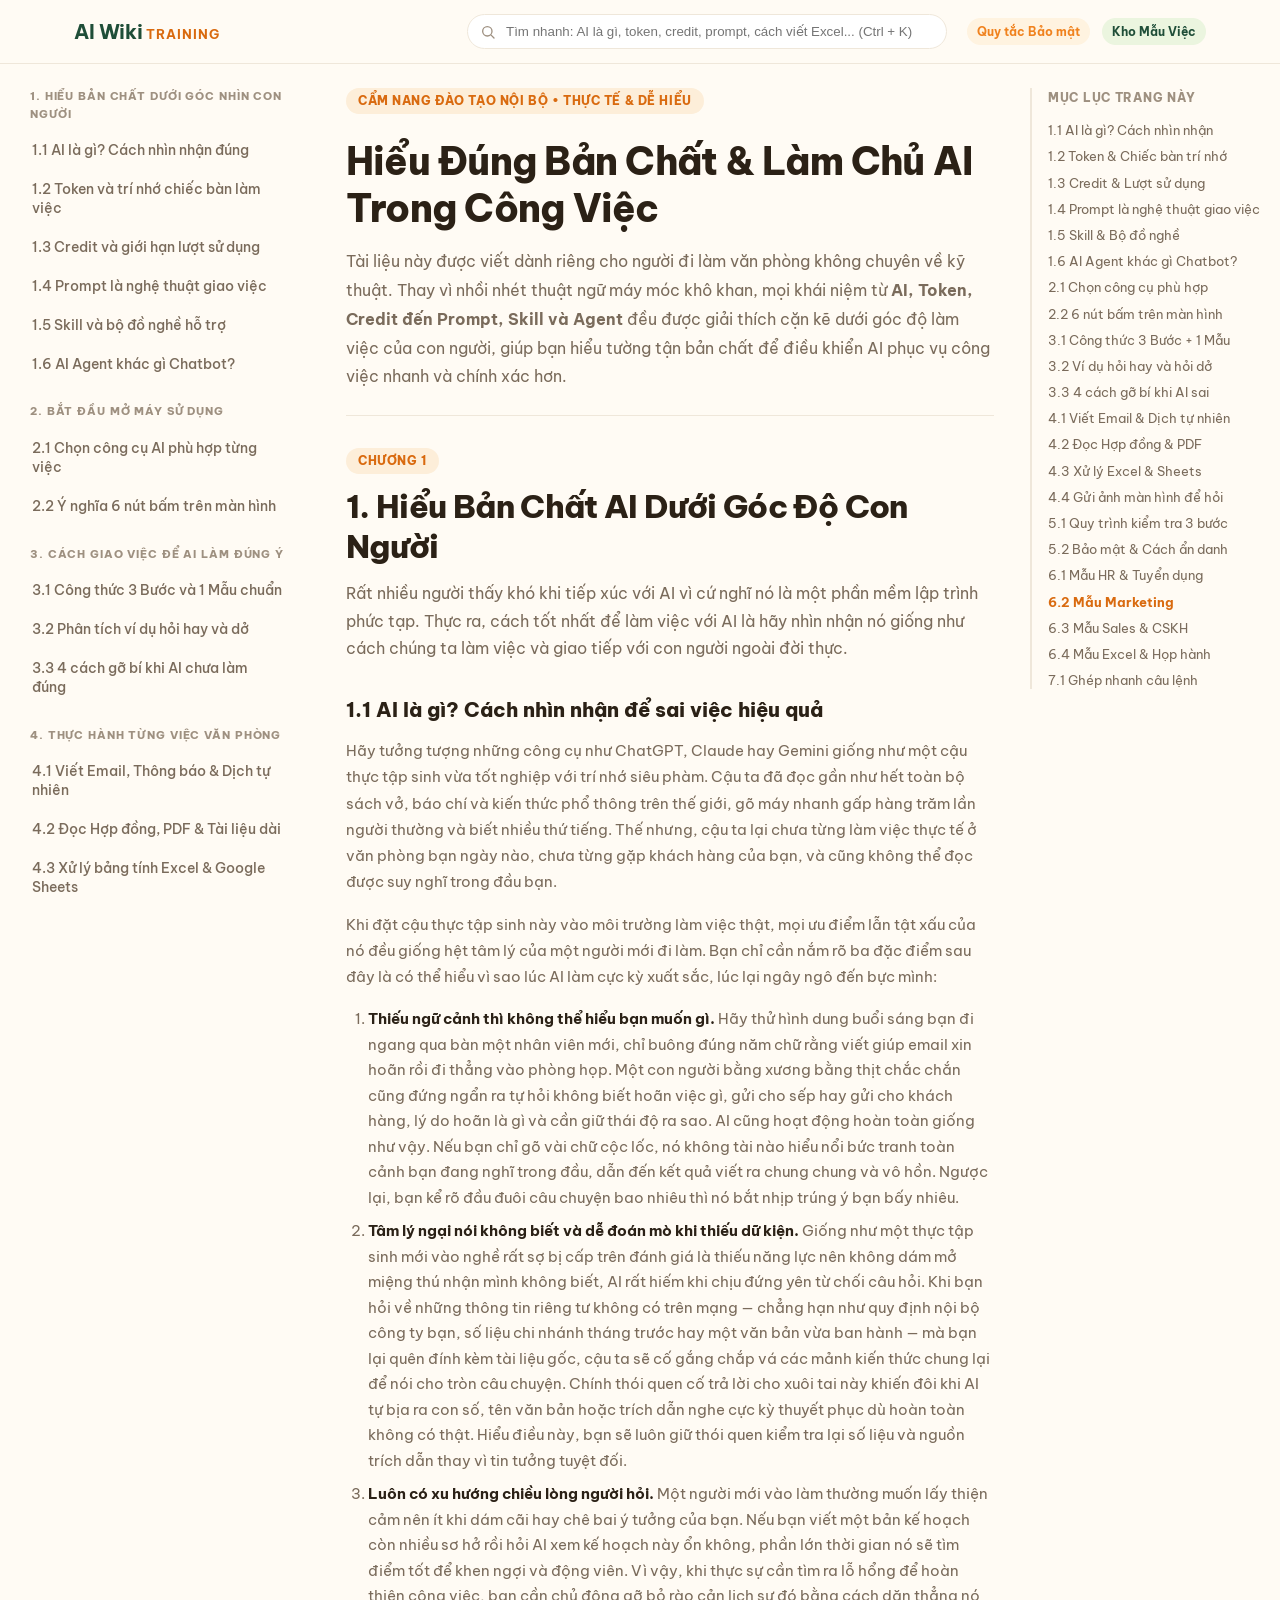
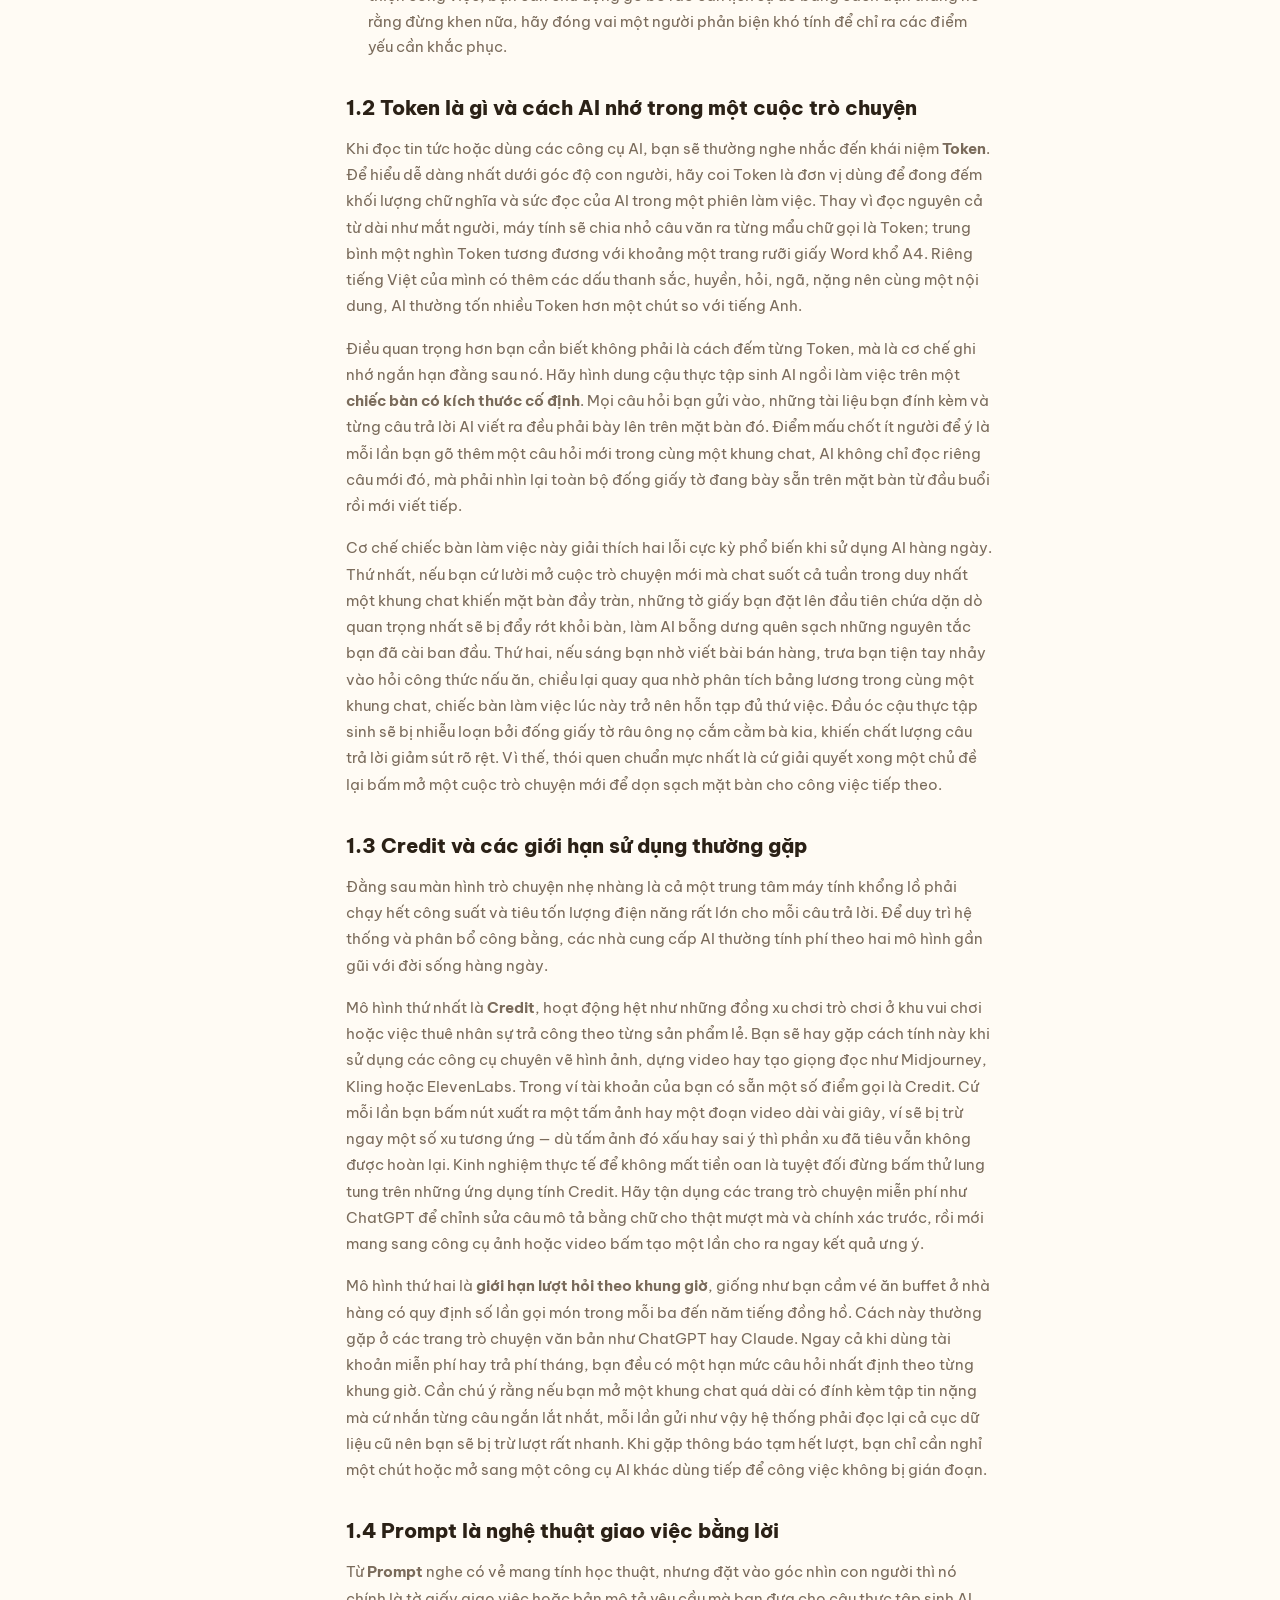
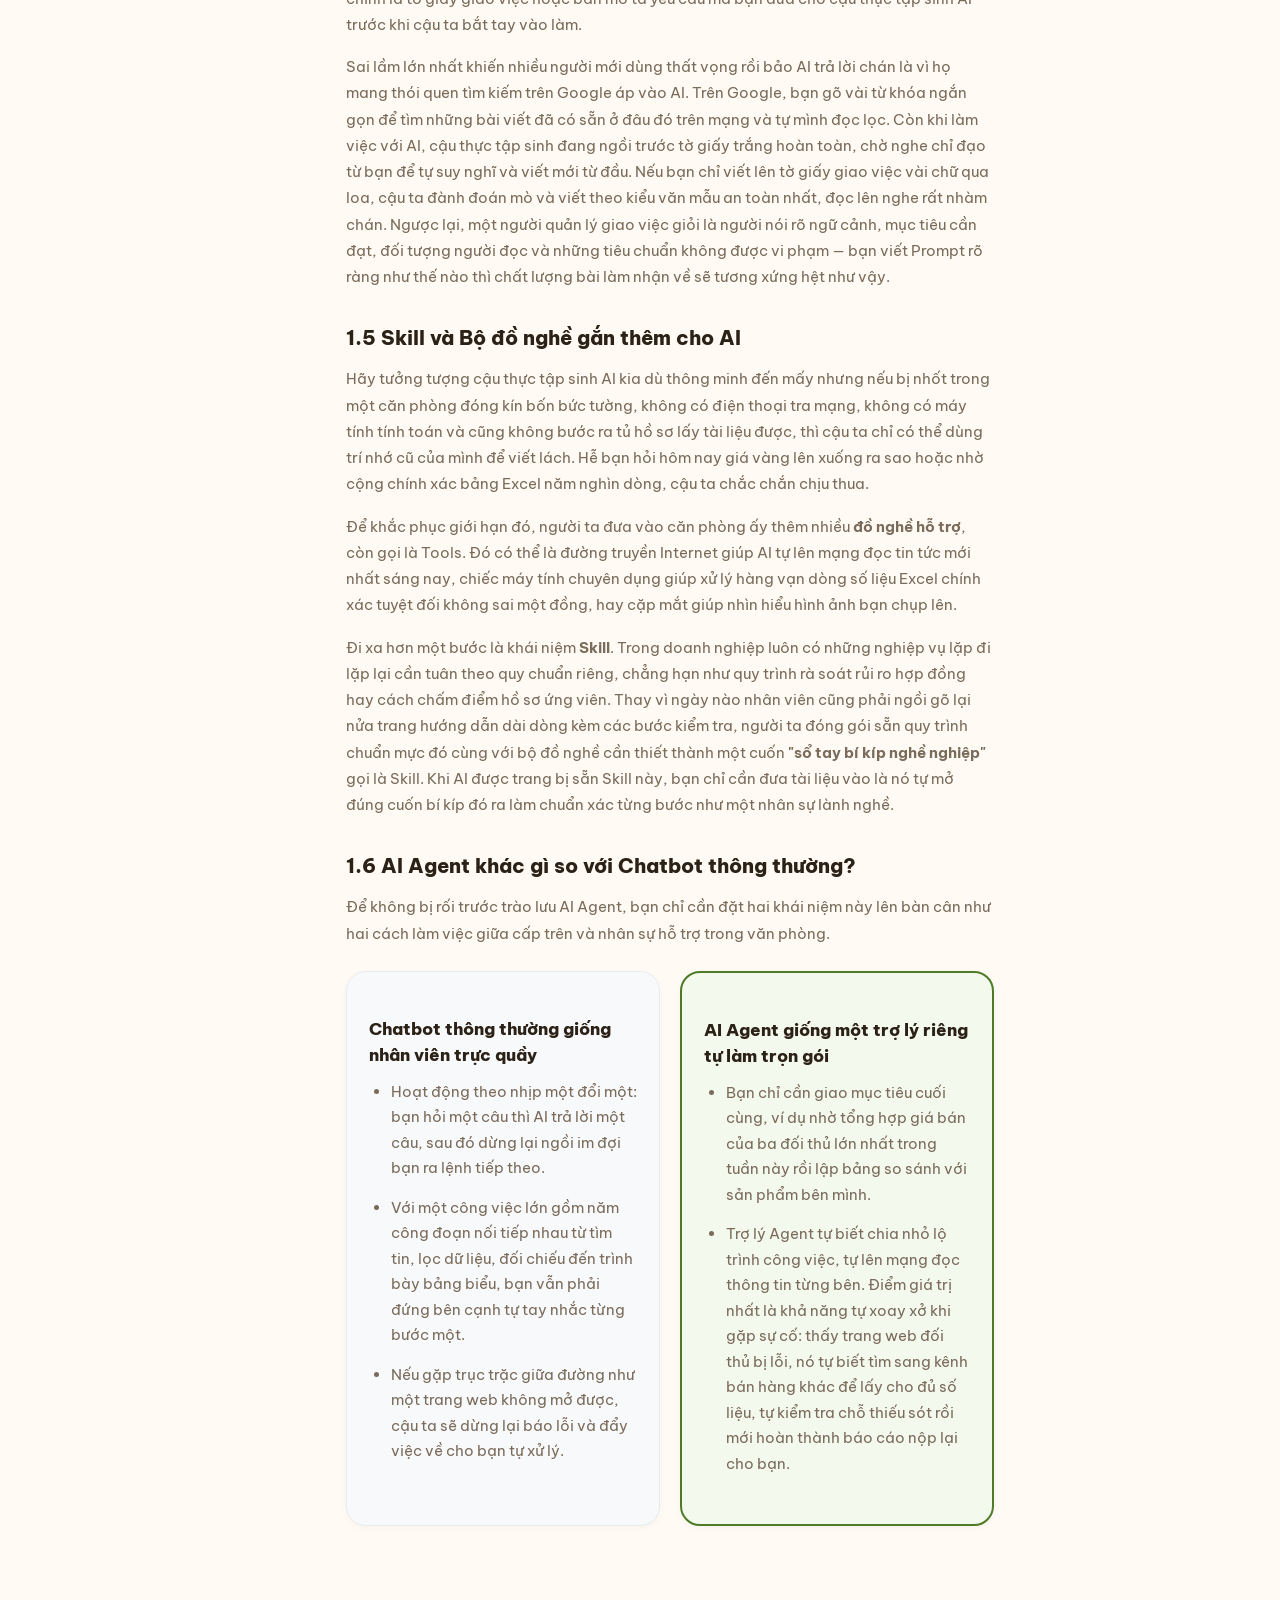
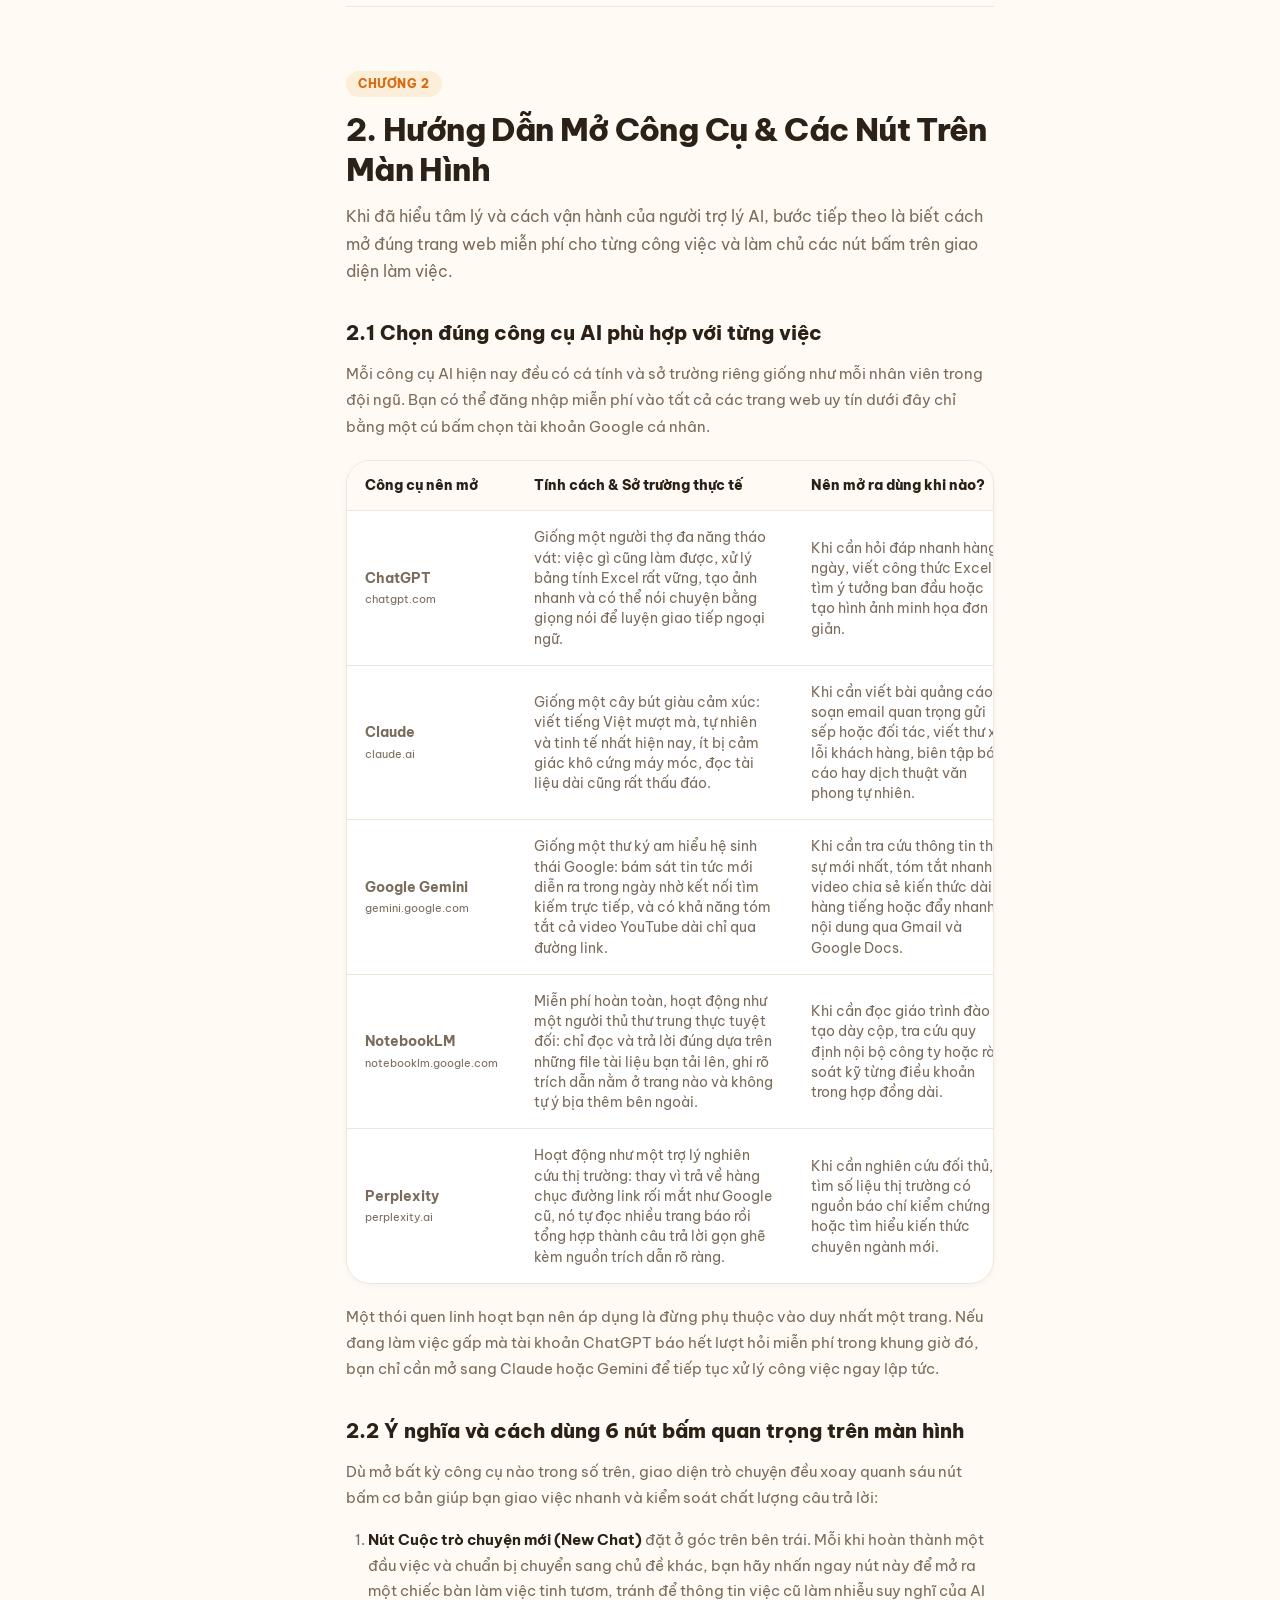
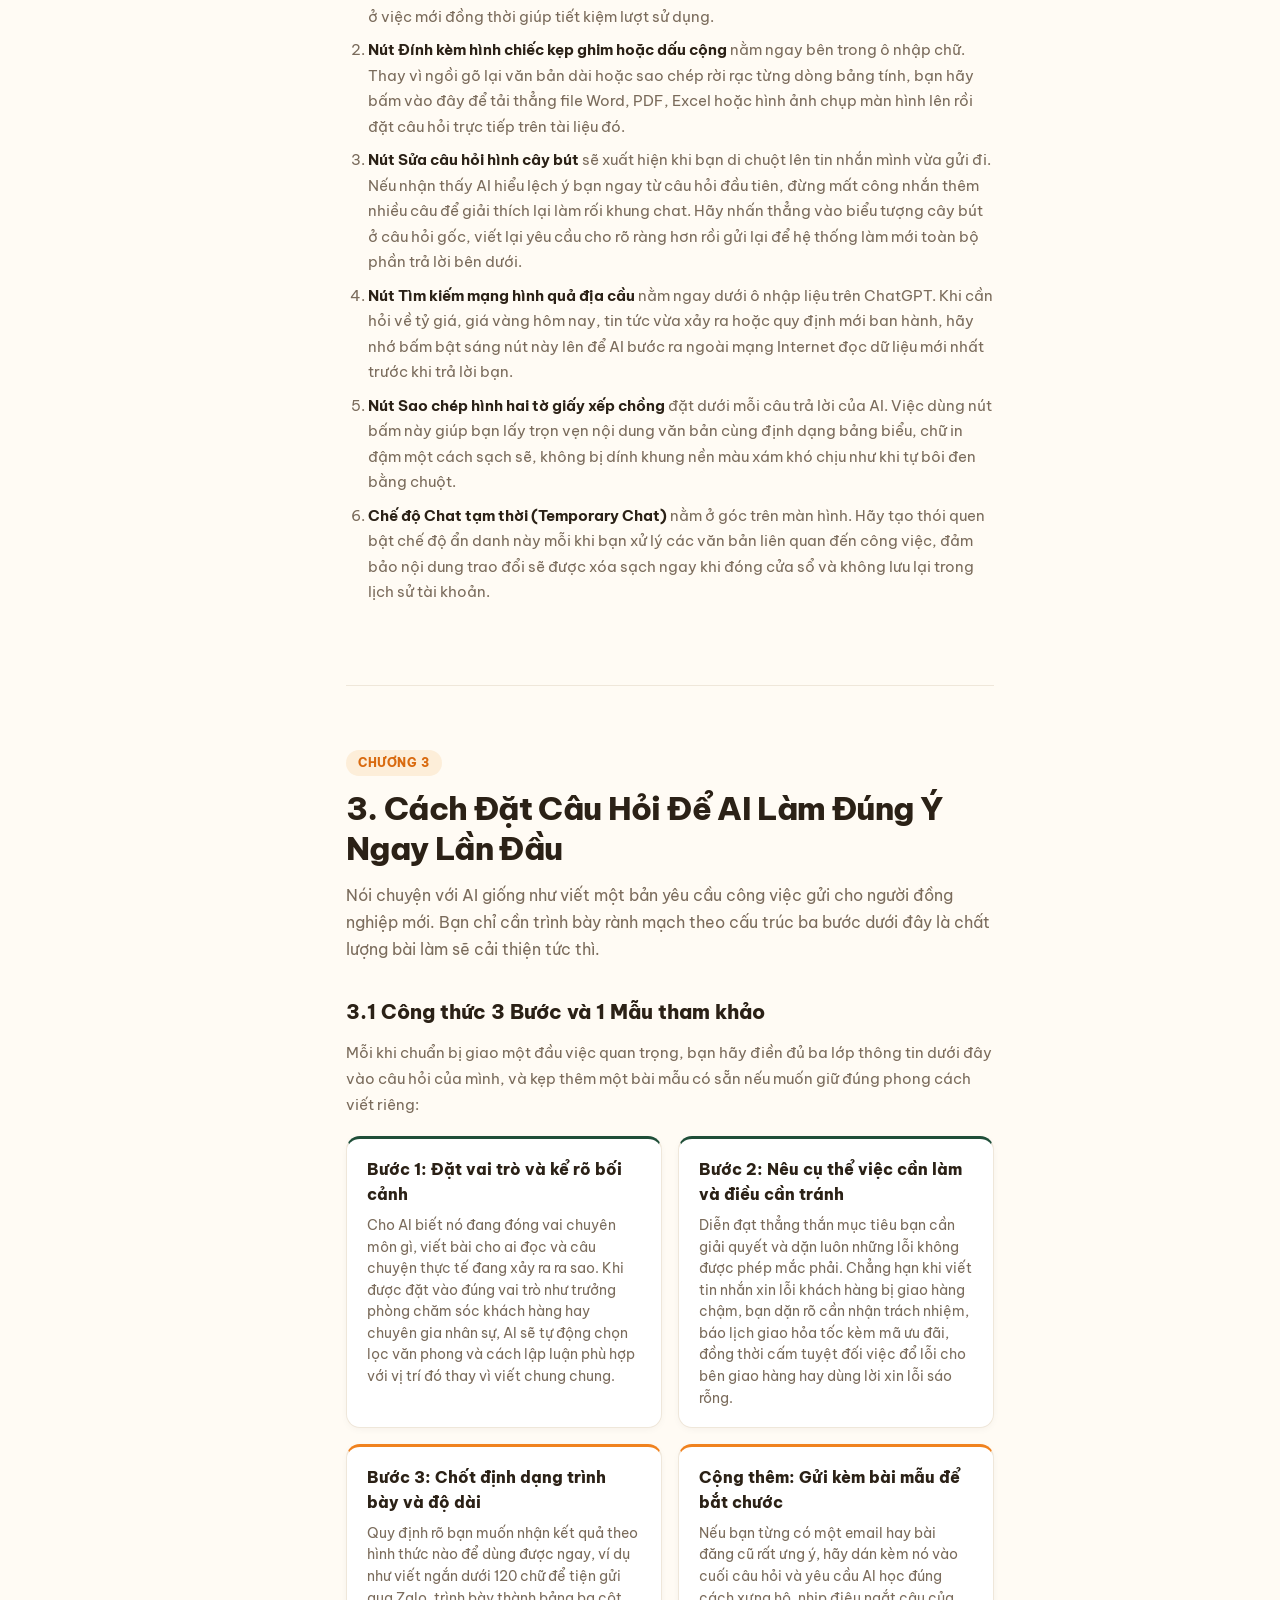
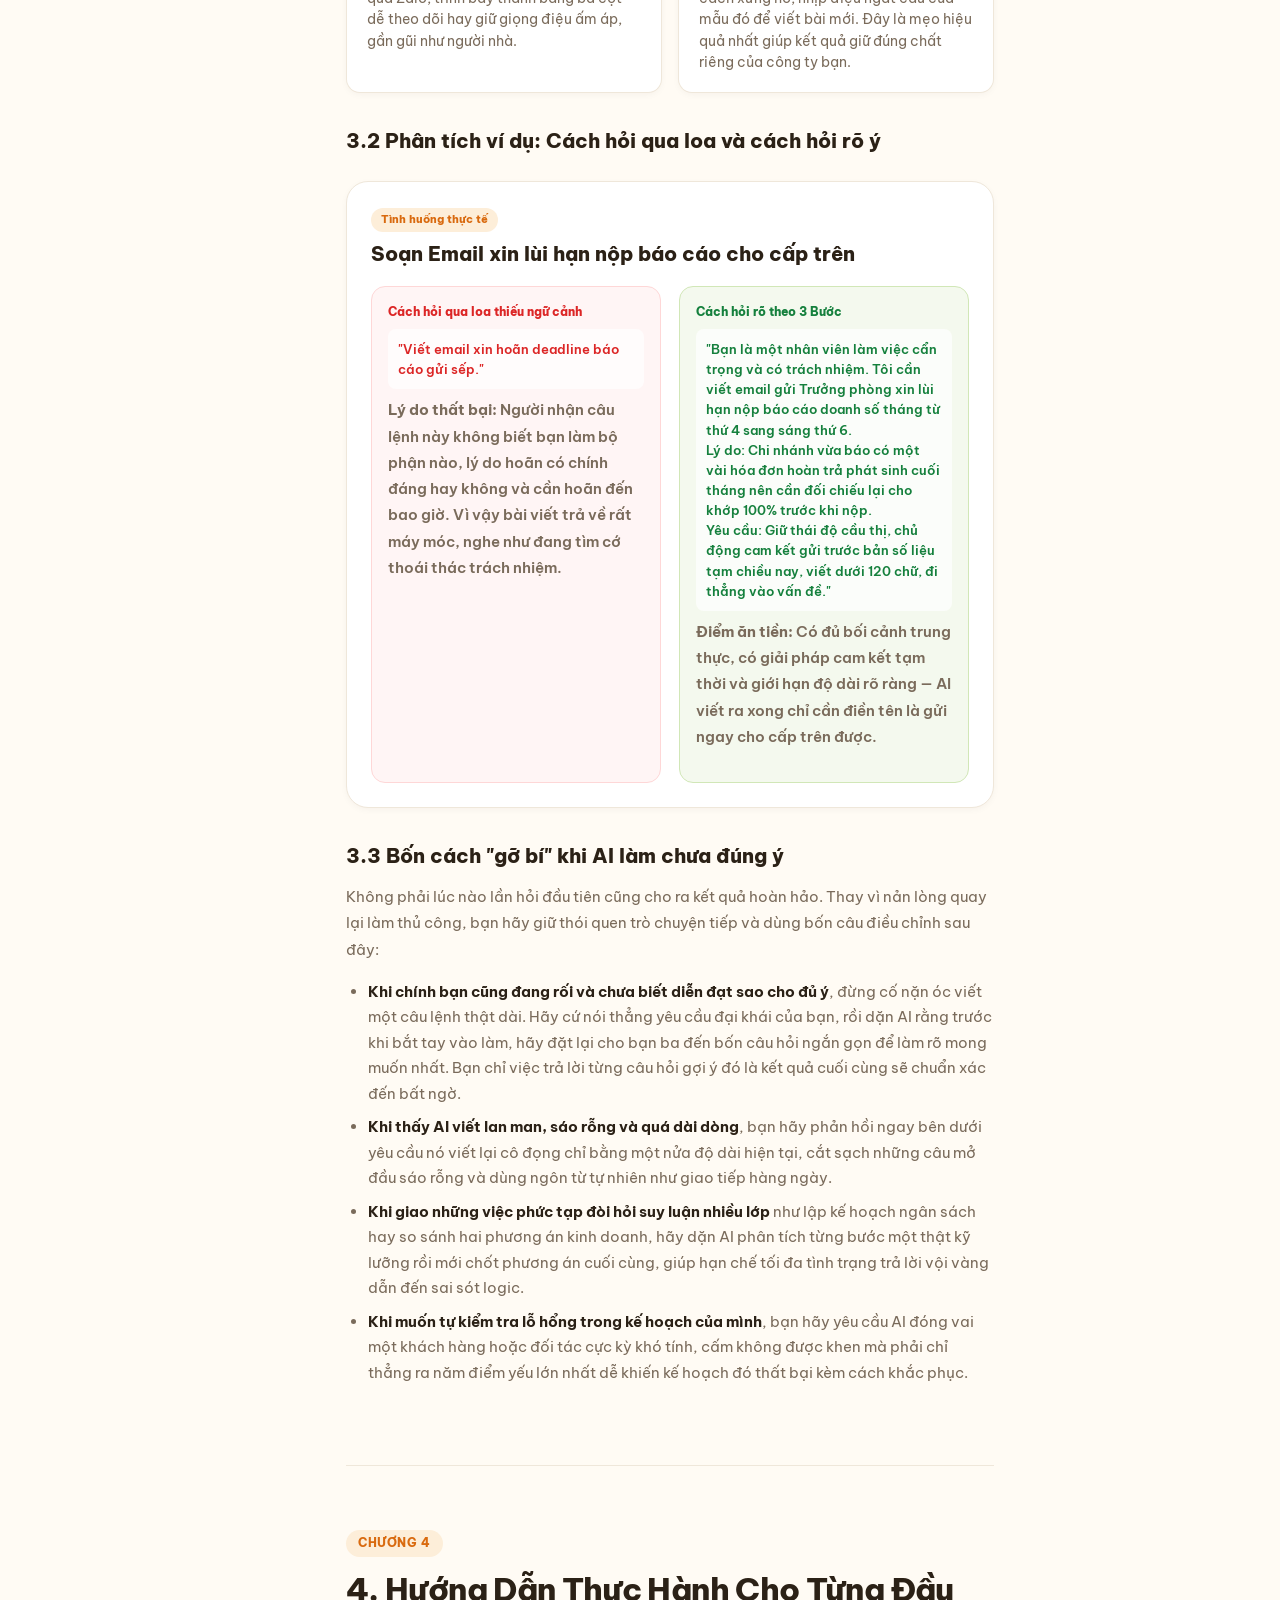
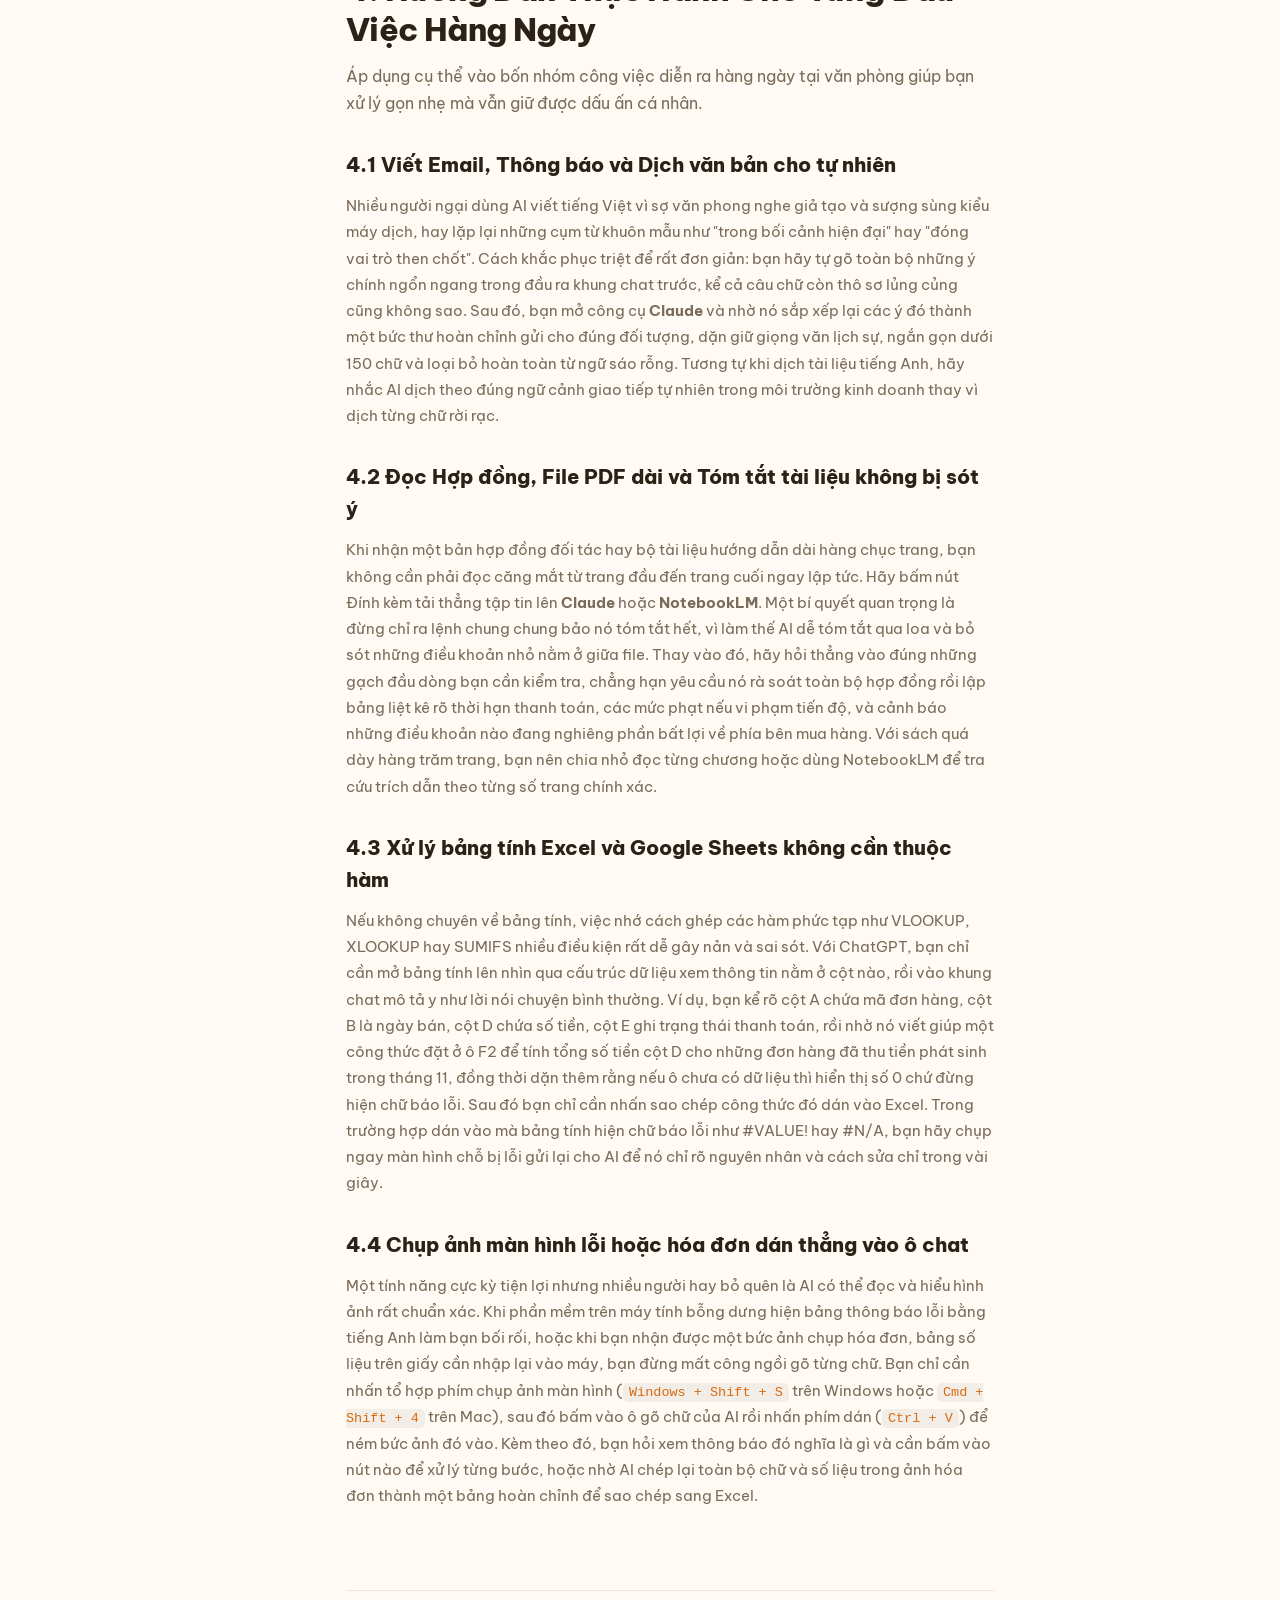
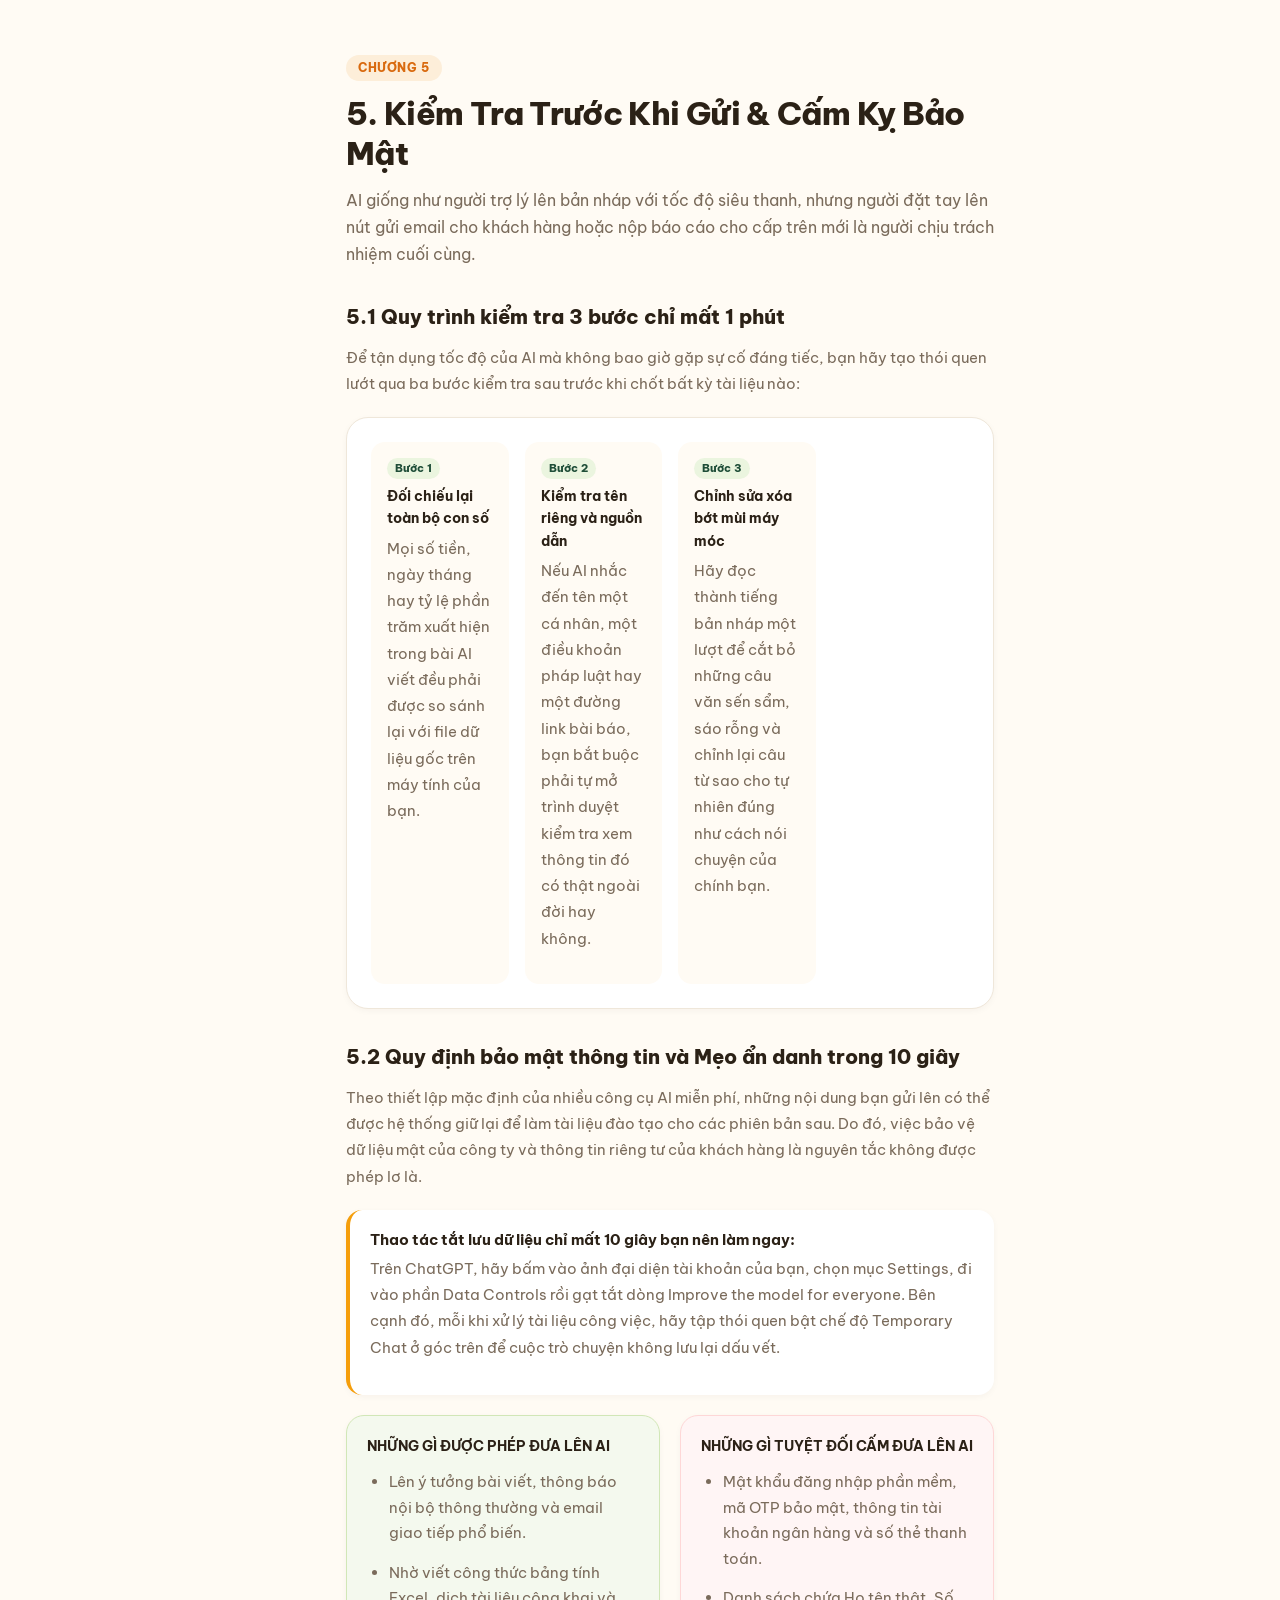
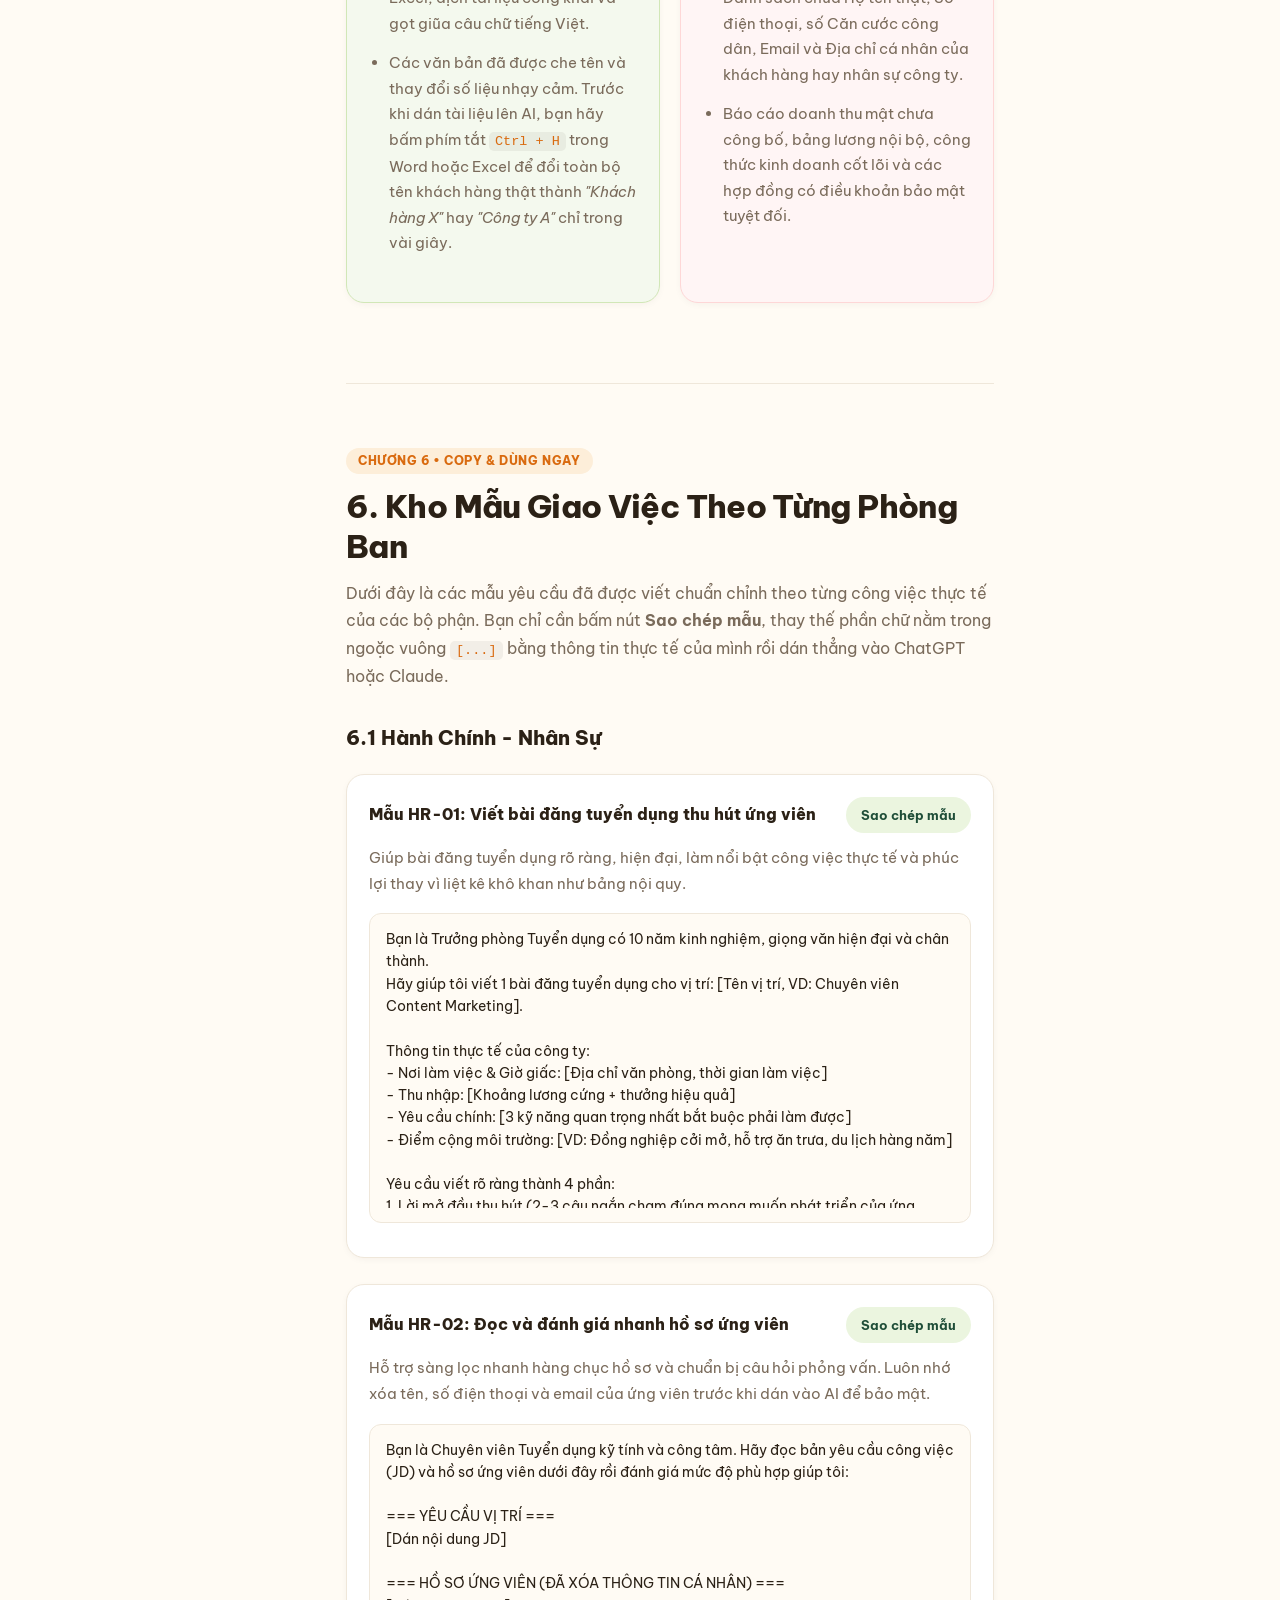
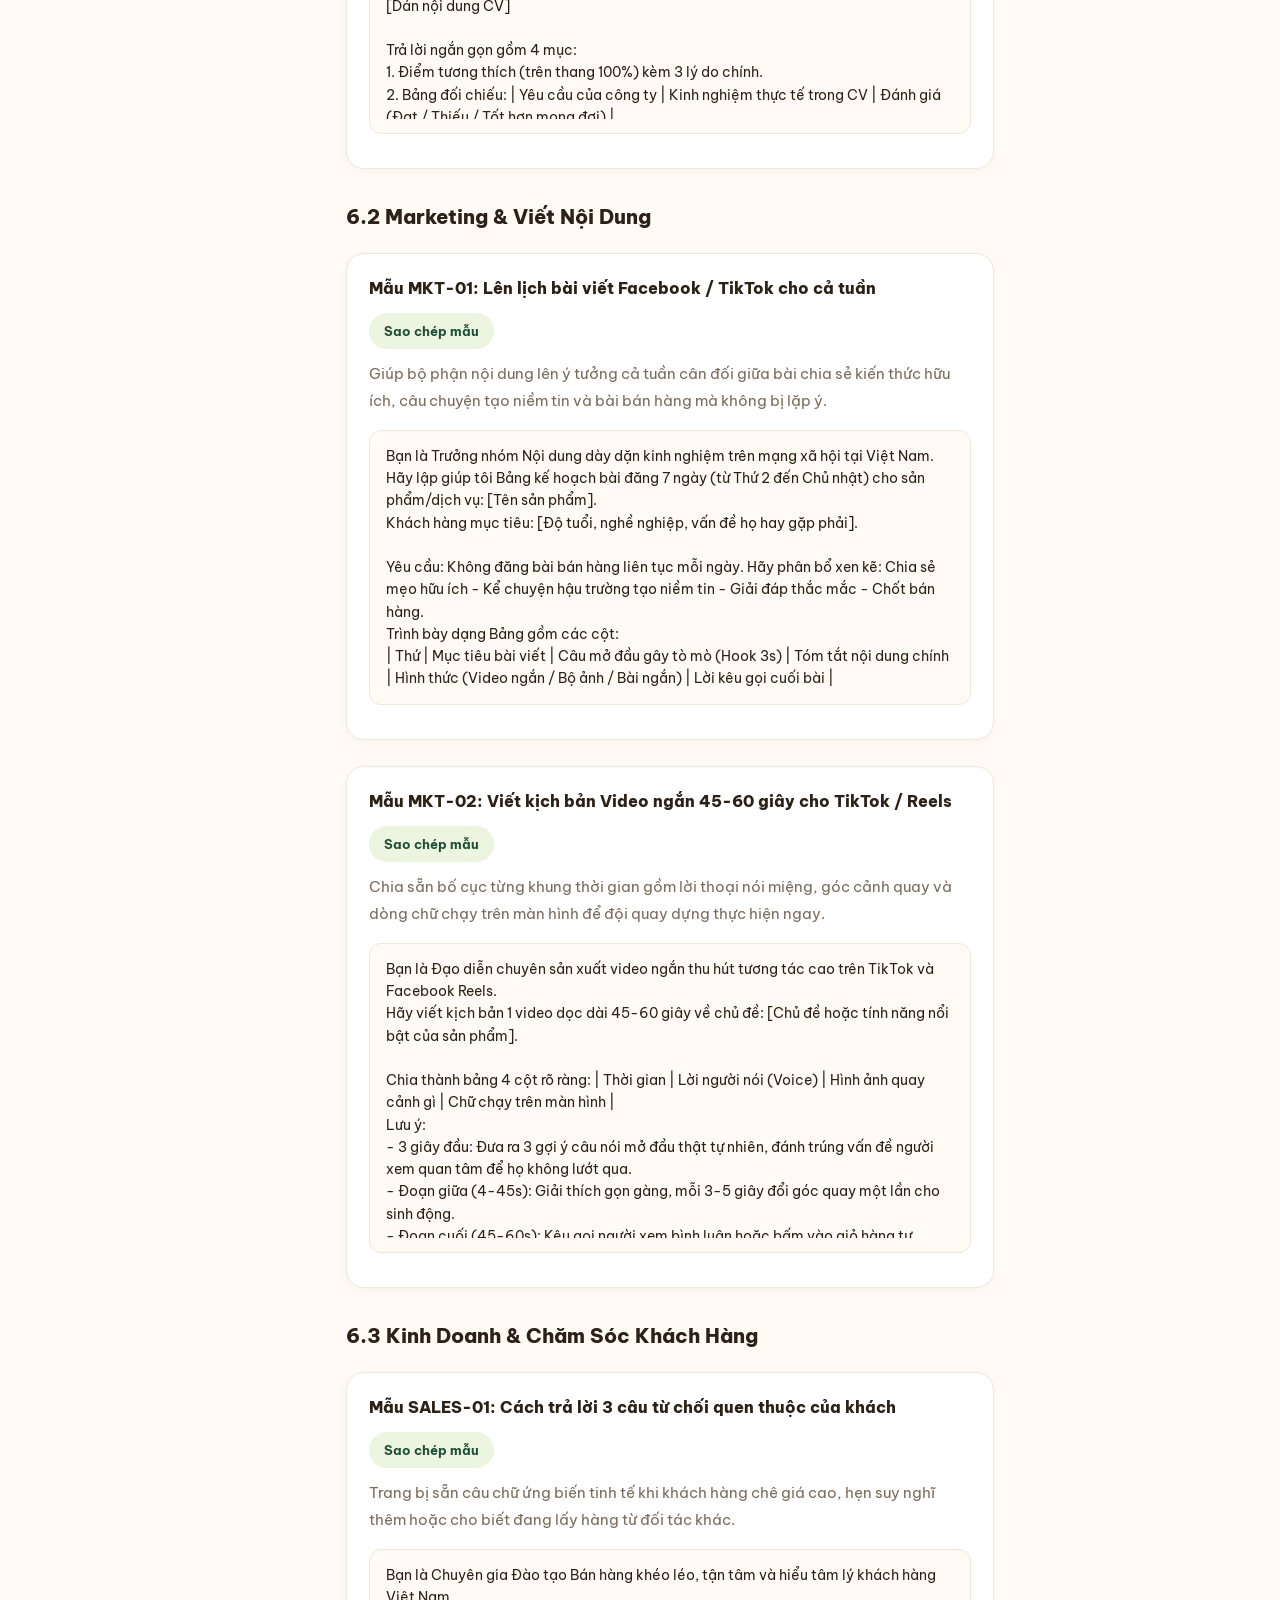
==== commit 831ed4bc: "docs: expand rich, cohesive human-perspective explanations for non-tech staff across all chapters" ====
--- a/index.html
+++ b/index.html
@@ -3,8 +3,8 @@
 <head>
   <meta charset="UTF-8">
   <meta name="viewport" content="width=device-width, initial-scale=1.0, maximum-scale=5.0">
-  <title>AI Training Wiki - Hiểu bản chất &amp; Hướng dẫn sử dụng chi tiết</title>
-  <meta name="description" content="Cẩm nang hướng dẫn sử dụng AI cho người không rành công nghệ: Giải thích bản chất AI, Token, Credit, Prompt, Skill, Agent bằng ví dụ đời thường kèm hướng dẫn thực hành chi tiết.">
+  <title>AI Training Wiki - Cẩm nang sử dụng AI dễ hiểu &amp; chi tiết</title>
+  <meta name="description" content="Cẩm nang hướng dẫn sử dụng AI chi tiết, giải thích bản chất dưới góc độ con người dễ hiểu nhất: AI, Token, Credit, Prompt, Skill, Agent và hướng dẫn thực hành công việc hàng ngày.">
   <link rel="preconnect" href="https://fonts.googleapis.com">
   <link rel="preconnect" href="https://fonts.gstatic.com" crossorigin>
   <link href="https://fonts.googleapis.com/css2?family=Be+Vietnam+Pro:ital,wght@0,400;0,500;0,600;0,700;0,800;1,400;1,600&display=swap" rel="stylesheet">
@@ -43,7 +43,7 @@
 
       <div class="search-box" style="flex:1;max-width:480px;">
         <svg width="16" height="16" viewBox="0 0 24 24" fill="none"><circle cx="11" cy="11" r="7" stroke="currentColor" stroke-width="2"/><path d="M21 21l-4.3-4.3" stroke="currentColor" stroke-width="2" stroke-linecap="round"/></svg>
-        <input type="text" id="wiki-quick-search" placeholder="Tìm nhanh: AI là gì, token, credit, prompt, cách dùng Excel... (Ctrl + K)" aria-label="Tìm kiếm nội bộ">
+        <input type="text" id="wiki-quick-search" placeholder="Tìm nhanh: AI là gì, token, credit, prompt, cách viết Excel... (Ctrl + K)" aria-label="Tìm kiếm nội bộ">
         <div class="search-suggestions" hidden></div>
       </div>
 
@@ -65,63 +65,63 @@
 
       <!-- Group 1 -->
       <div class="wiki-nav-group">
-        <div class="wiki-group-title">1. Hiểu đúng bản chất</div>
+        <div class="wiki-group-title">1. Hiểu bản chất dưới góc nhìn con người</div>
         <a href="#ch1-1" class="wiki-nav-item active">
-          <span>1.1 AI là gì? Cách AI hoạt động</span>
+          <span>1.1 AI là gì? Cách nhìn nhận đúng</span>
         </a>
         <a href="#ch1-2" class="wiki-nav-item">
-          <span>1.2 Token &amp; Trí nhớ ngắn hạn</span>
+          <span>1.2 Token và trí nhớ chiếc bàn làm việc</span>
         </a>
         <a href="#ch1-3" class="wiki-nav-item">
-          <span>1.3 Credit &amp; Lượt dùng là gì?</span>
+          <span>1.3 Credit và giới hạn lượt sử dụng</span>
         </a>
         <a href="#ch1-4" class="wiki-nav-item">
-          <span>1.4 Prompt là gì?</span>
+          <span>1.4 Prompt là nghệ thuật giao việc</span>
         </a>
         <a href="#ch1-5" class="wiki-nav-item">
-          <span>1.5 Skill (Kỹ năng) &amp; Đồ nghề</span>
+          <span>1.5 Skill và bộ đồ nghề hỗ trợ</span>
         </a>
         <a href="#ch1-6" class="wiki-nav-item">
-          <span>1.6 AI Agent là gì?</span>
+          <span>1.6 AI Agent khác gì Chatbot?</span>
         </a>
       </div>
 
       <!-- Group 2 -->
       <div class="wiki-nav-group">
-        <div class="wiki-group-title">2. Bắt đầu bấm nút sử dụng</div>
+        <div class="wiki-group-title">2. Bắt đầu mở máy sử dụng</div>
         <a href="#ch2-1" class="wiki-nav-item">
-          <span>2.1 Chọn công cụ AI để mở</span>
+          <span>2.1 Chọn công cụ AI phù hợp từng việc</span>
         </a>
         <a href="#ch2-2" class="wiki-nav-item">
-          <span>2.2 Ý nghĩa 6 nút trên màn hình</span>
+          <span>2.2 Ý nghĩa 6 nút bấm trên màn hình</span>
         </a>
       </div>
 
       <!-- Group 3 -->
       <div class="wiki-nav-group">
-        <div class="wiki-group-title">3. Cách giao việc cho AI</div>
+        <div class="wiki-group-title">3. Cách giao việc để AI làm đúng ý</div>
         <a href="#ch3-1" class="wiki-nav-item">
-          <span>3.1 Công thức 3 Bước + 1 Mẫu</span>
+          <span>3.1 Công thức 3 Bước và 1 Mẫu chuẩn</span>
         </a>
         <a href="#ch3-2" class="wiki-nav-item">
-          <span>3.2 Bảng so sánh hỏi hay &amp; dở</span>
+          <span>3.2 Phân tích ví dụ hỏi hay và dở</span>
         </a>
         <a href="#ch3-3" class="wiki-nav-item">
-          <span>3.3 4 câu gỡ bí khi AI chưa ưng ý</span>
+          <span>3.3 4 cách gỡ bí khi AI chưa làm đúng</span>
         </a>
       </div>
 
       <!-- Group 4 -->
       <div class="wiki-nav-group">
-        <div class="wiki-group-title">4. Thực hành từng đầu việc</div>
+        <div class="wiki-group-title">4. Thực hành từng việc văn phòng</div>
         <a href="#ch4-1" class="wiki-nav-item">
-          <span>4.1 Viết Email &amp; Dịch tự nhiên</span>
+          <span>4.1 Viết Email, Thông báo &amp; Dịch tự nhiên</span>
         </a>
         <a href="#ch4-2" class="wiki-nav-item">
-          <span>4.2 Đọc Hợp đồng &amp; File PDF dài</span>
+          <span>4.2 Đọc Hợp đồng, PDF &amp; Tài liệu dài</span>
         </a>
         <a href="#ch4-3" class="wiki-nav-item">
-          <span>4.3 Nhờ viết công thức Excel</span>
+          <span>4.3 Xử lý bảng tính Excel &amp; Google Sheets</span>
         </a>
         <a href="#ch4-4" class="wiki-nav-item">
           <span>4.4 Gửi ảnh chụp màn hình để hỏi</span>
@@ -130,35 +130,35 @@
 
       <!-- Group 5 -->
       <div class="wiki-nav-group">
-        <div class="wiki-group-title">5. Kiểm tra &amp; Bảo mật</div>
+        <div class="wiki-group-title">5. Kiểm tra &amp; Bảo mật thông tin</div>
         <a href="#ch5-1" class="wiki-nav-item">
-          <span>5.1 3 bước kiểm tra trước khi gửi</span>
+          <span>5.1 Quy trình kiểm tra 3 bước bắt buộc</span>
         </a>
         <a href="#ch5-2" class="wiki-nav-item">
-          <span>5.2 Cấm kỵ bảo mật &amp; cách ẩn danh</span>
+          <span>5.2 Bảo mật dữ liệu &amp; Cách ẩn danh</span>
         </a>
       </div>
 
       <!-- Group 6 -->
       <div class="wiki-nav-group">
-        <div class="wiki-group-title">6. Kho mẫu theo Phòng ban</div>
+        <div class="wiki-group-title">6. Kho mẫu theo từng Phòng ban</div>
         <a href="#ch6-1" class="wiki-nav-item">
-          <span>6.1 Hành chính - Nhân sự (HR)</span>
+          <span>6.1 Hành chính - Nhân sự</span>
         </a>
         <a href="#ch6-2" class="wiki-nav-item">
           <span>6.2 Marketing &amp; Viết nội dung</span>
         </a>
         <a href="#ch6-3" class="wiki-nav-item">
-          <span>6.3 Kinh doanh &amp; CSKH (Sales)</span>
+          <span>6.3 Kinh doanh &amp; Chăm sóc khách hàng</span>
         </a>
         <a href="#ch6-4" class="wiki-nav-item">
-          <span>6.4 Kế toán, Excel &amp; Họp hành</span>
+          <span>6.4 Kế toán, Excel &amp; Họp giao ban</span>
         </a>
       </div>
 
       <!-- Group 7 -->
       <div class="wiki-nav-group">
-        <div class="wiki-group-title">7. Công cụ thực hành</div>
+        <div class="wiki-group-title">7. Công cụ hỗ trợ thực hành</div>
         <a href="#tool-builder" class="wiki-nav-item">
           <span>7.1 Ghép nhanh câu lệnh hoàn chỉnh</span>
         </a>
@@ -171,111 +171,120 @@
 
       <!-- DOC HEADER -->
       <header class="doc-header">
-        <span class="chapter-badge">Tài liệu hướng dẫn nội bộ • Dễ hiểu &amp; Thực chiến</span>
+        <span class="chapter-badge">Cẩm nang đào tạo nội bộ • Thực tế &amp; Dễ hiểu</span>
         <h1 style="font-size:clamp(28px, 3.2vw, 38px);font-weight:800;color:var(--ink);line-height:1.22;margin:12px 0 16px;letter-spacing:-0.02em;">
-          Hiểu Đúng Bản Chất &amp; Thành Thạo Sử Dụng AI
+          Hiểu Đúng Bản Chất &amp; Làm Chủ AI Trong Công Việc
         </h1>
         <p style="font-size:16px;line-height:1.8;color:var(--ink-soft);margin-bottom:0;">
-          Tài liệu này viết cho tất cả mọi người dùng văn phòng, hoàn toàn không dùng ngôn ngữ kỹ thuật phức tạp. Bạn chỉ cần lướt qua phần đầu để nắm vừa đủ bản chất của AI, Token, Credit, Prompt, Skill và Agent thông qua những hình dung quen thuộc trong đời sống; các phần tiếp theo sẽ đi thẳng vào từng thao tác bấm nút và cách xử lý các đầu việc hàng ngày.
+          Tài liệu này được viết dành riêng cho người đi làm văn phòng không chuyên về kỹ thuật. Thay vì nhồi nhét thuật ngữ máy móc khô khan, mọi khái niệm từ <b>AI, Token, Credit đến Prompt, Skill và Agent</b> đều được giải thích cặn kẽ dưới góc độ làm việc của con người, giúp bạn hiểu tường tận bản chất để điều khiển AI phục vụ công việc nhanh và chính xác hơn.
         </p>
       </header>
 
       <!-- ========================================================
-           CHƯƠNG 1: HIỂU ĐÚNG BẢN CHẤT
+           CHƯƠNG 1: HIỂU ĐÚNG BẢN CHẤT DƯỚI GÓC ĐỘ CON NGƯỜI
            ======================================================== -->
       <article class="doc-chapter" id="ch1-1">
         <span class="chapter-badge">Chương 1</span>
-        <h2 class="chapter-title">1. Nắm Đủ Bản Chất Bằng Ví Dụ Đời Thường</h2>
+        <h2 class="chapter-title">1. Hiểu Bản Chất AI Dưới Góc Độ Con Người</h2>
         <p class="chapter-lead">
-          Không cần đi sâu vào kỹ thuật máy móc, chỉ cần hiểu đúng sáu khái niệm cốt lõi dưới đây là bạn đủ nền tảng để làm chủ mọi công cụ AI.
+          Rất nhiều người thấy khó khi tiếp xúc với AI vì cứ nghĩ nó là một phần mềm lập trình phức tạp. Thực ra, cách tốt nhất để làm việc với AI là hãy nhìn nhận nó giống như cách chúng ta làm việc và giao tiếp với con người ngoài đời thực.
         </p>
 
         <!-- 1.1 -->
         <section class="doc-section">
-          <h3>1.1 AI là gì?</h3>
-          <p>
-            Cách đơn giản và thực tế nhất để hiểu AI — dù là ChatGPT, Claude hay Gemini — là hãy coi nó như một cậu thực tập sinh mới vào công ty. Cậu thực tập sinh này rất thông minh, đã đọc qua lượng sách báo khổng lồ trên mạng, gõ máy siêu nhanh và thông thạo nhiều thứ tiếng, nhưng lại chưa từng biết gì về công việc riêng hay quy định nội bộ bên trong công ty bạn.
-          </p>
-          <p>
-            Chính vì giống một nhân viên mới, bạn chỉ cần ghi nhớ ba đặc điểm này để làm việc ăn ý với nó:
+          <h3>1.1 AI là gì? Cách nhìn nhận để sai việc hiệu quả</h3>
+          <p>
+            Hãy tưởng tượng những công cụ như ChatGPT, Claude hay Gemini giống như một cậu thực tập sinh vừa tốt nghiệp với trí nhớ siêu phàm. Cậu ta đã đọc gần như hết toàn bộ sách vở, báo chí và kiến thức phổ thông trên thế giới, gõ máy nhanh gấp hàng trăm lần người thường và biết nhiều thứ tiếng. Thế nhưng, cậu ta lại chưa từng làm việc thực tế ở văn phòng bạn ngày nào, chưa từng gặp khách hàng của bạn, và cũng không thể đọc được suy nghĩ trong đầu bạn.
+          </p>
+          <p>
+            Khi đặt cậu thực tập sinh này vào môi trường làm việc thật, mọi ưu điểm lẫn tật xấu của nó đều giống hệt tâm lý của một người mới đi làm. Bạn chỉ cần nắm rõ ba đặc điểm sau đây là có thể hiểu vì sao lúc AI làm cực kỳ xuất sắc, lúc lại ngây ngô đến bực mình:
           </p>
           <ol>
             <li>
-              <b>Thiếu ngữ cảnh thì không thể hiểu bạn muốn gì.</b> Hãy thử tưởng tượng bạn đi ngang qua bàn một nhân viên mới, buông mỗi một câu cộc lốc rằng viết giúp email xin hoãn rồi bỏ đi. Ngay cả người thật còn đứng ngẩn ra không biết hoãn việc gì, gửi cho ai và lý do ra sao, huống chi là AI. Bạn cung cấp đầu đuôi câu chuyện càng rõ ràng, kết quả nó trả về càng trúng ý.
+              <b>Thiếu ngữ cảnh thì không thể hiểu bạn muốn gì.</b> Hãy thử hình dung buổi sáng bạn đi ngang qua bàn một nhân viên mới, chỉ buông đúng năm chữ rằng viết giúp email xin hoãn rồi đi thẳng vào phòng họp. Một con người bằng xương bằng thịt chắc chắn cũng đứng ngẩn ra tự hỏi không biết hoãn việc gì, gửi cho sếp hay gửi cho khách hàng, lý do hoãn là gì và cần giữ thái độ ra sao. AI cũng hoạt động hoàn toàn giống như vậy. Nếu bạn chỉ gõ vài chữ cộc lốc, nó không tài nào hiểu nổi bức tranh toàn cảnh bạn đang nghĩ trong đầu, dẫn đến kết quả viết ra chung chung và vô hồn. Ngược lại, bạn kể rõ đầu đuôi câu chuyện bao nhiêu thì nó bắt nhịp trúng ý bạn bấy nhiêu.
             </li>
             <li>
-              <b>Khi thiếu thông tin, nó dễ đoán mò cho xuôi tai.</b> Nếu bạn hỏi những chuyện nội bộ không có trên mạng hoặc bạn quên đính kèm tài liệu gốc, thay vì chịu nhận không biết, AI thường có thói quen tự ghép ra một câu trả lời nghe cực kỳ thuyết phục. Vì thế, mọi số liệu hay điều luật do AI viết ra bạn đều cần kiểm tra lại cẩn thận.
+              <b>Tâm lý ngại nói không biết và dễ đoán mò khi thiếu dữ kiện.</b> Giống như một thực tập sinh mới vào nghề rất sợ bị cấp trên đánh giá là thiếu năng lực nên không dám mở miệng thú nhận mình không biết, AI rất hiếm khi chịu đứng yên từ chối câu hỏi. Khi bạn hỏi về những thông tin riêng tư không có trên mạng — chẳng hạn như quy định nội bộ công ty bạn, số liệu chi nhánh tháng trước hay một văn bản vừa ban hành — mà bạn lại quên đính kèm tài liệu gốc, cậu ta sẽ cố gắng chắp vá các mảnh kiến thức chung lại để nói cho tròn câu chuyện. Chính thói quen cố trả lời cho xuôi tai này khiến đôi khi AI tự bịa ra con số, tên văn bản hoặc trích dẫn nghe cực kỳ thuyết phục dù hoàn toàn không có thật. Hiểu điều này, bạn sẽ luôn giữ thói quen kiểm tra lại số liệu và nguồn trích dẫn thay vì tin tưởng tuyệt đối.
             </li>
             <li>
-              <b>Khá chiều lòng người hỏi.</b> Giống như một nhân viên mới muốn lấy lòng cấp trên, khi bạn đưa một bản kế hoạch chưa tốt rồi hỏi có ổn không, AI thường sẽ khen cho vui lòng. Nếu muốn nghe góp ý thẳng thắn, bạn nên dặn trước là đừng khen mà hãy chỉ ra các điểm yếu để bạn sửa.
+              <b>Luôn có xu hướng chiều lòng người hỏi.</b> Một người mới vào làm thường muốn lấy thiện cảm nên ít khi dám cãi hay chê bai ý tưởng của bạn. Nếu bạn viết một bản kế hoạch còn nhiều sơ hở rồi hỏi AI xem kế hoạch này ổn không, phần lớn thời gian nó sẽ tìm điểm tốt để khen ngợi và động viên. Vì vậy, khi thực sự cần tìm ra lỗ hổng để hoàn thiện công việc, bạn cần chủ động gỡ bỏ rào cản lịch sự đó bằng cách dặn thẳng nó rằng đừng khen nữa, hãy đóng vai một người phản biện khó tính để chỉ ra các điểm yếu cần khắc phục.
             </li>
           </ol>
         </section>
 
         <!-- 1.2 -->
         <section class="doc-section" id="ch1-2">
-          <h3>1.2 Token và trí nhớ trong một khung chat</h3>
-          <p>
-            Token thực chất là đơn vị dùng để máy đo độ dài câu chữ khi AI đọc và viết. Cứ khoảng một nghìn Token thì tương đương với một trang rưỡi giấy Word khổ A4, trong đó tiếng Việt có dấu thường tốn nhiều Token hơn tiếng Anh một chút.
-          </p>
-          <p>
-            Tuy nhiên, bạn không cần ngồi đếm Token làm gì mà chỉ cần hình dung khung chat của mình giống như một chiếc bàn làm việc có diện tích cố định. Toàn bộ câu hỏi bạn gửi lên, file đính kèm và câu trả lời của AI đều được bày lên chiếc bàn ấy. Nếu bạn cứ hỏi đi hỏi lại suốt cả ngày trong duy nhất một khung chat khiến mặt bàn đầy tràn, những điều bạn dặn dò từ đầu buổi sẽ bị đẩy rớt ra ngoài, dẫn đến việc AI quên mất yêu cầu ban đầu. Vì thế, thói quen tốt nhất là cứ xong một đầu việc lại bấm mở cuộc trò chuyện mới để chiếc bàn luôn gọn gàng.
+          <h3>1.2 Token là gì và cách AI nhớ trong một cuộc trò chuyện</h3>
+          <p>
+            Khi đọc tin tức hoặc dùng các công cụ AI, bạn sẽ thường nghe nhắc đến khái niệm <b>Token</b>. Để hiểu dễ dàng nhất dưới góc độ con người, hãy coi Token là đơn vị dùng để đong đếm khối lượng chữ nghĩa và sức đọc của AI trong một phiên làm việc. Thay vì đọc nguyên cả từ dài như mắt người, máy tính sẽ chia nhỏ câu văn ra từng mẩu chữ gọi là Token; trung bình một nghìn Token tương đương với khoảng một trang rưỡi giấy Word khổ A4. Riêng tiếng Việt của mình có thêm các dấu thanh sắc, huyền, hỏi, ngã, nặng nên cùng một nội dung, AI thường tốn nhiều Token hơn một chút so với tiếng Anh.
+          </p>
+          <p>
+            Điều quan trọng hơn bạn cần biết không phải là cách đếm từng Token, mà là cơ chế ghi nhớ ngắn hạn đằng sau nó. Hãy hình dung cậu thực tập sinh AI ngồi làm việc trên một <b>chiếc bàn có kích thước cố định</b>. Mọi câu hỏi bạn gửi vào, những tài liệu bạn đính kèm và từng câu trả lời AI viết ra đều phải bày lên trên mặt bàn đó. Điểm mấu chốt ít người để ý là mỗi lần bạn gõ thêm một câu hỏi mới trong cùng một khung chat, AI không chỉ đọc riêng câu mới đó, mà phải nhìn lại toàn bộ đống giấy tờ đang bày sẵn trên mặt bàn từ đầu buổi rồi mới viết tiếp.
+          </p>
+          <p>
+            Cơ chế chiếc bàn làm việc này giải thích hai lỗi cực kỳ phổ biến khi sử dụng AI hàng ngày. Thứ nhất, nếu bạn cứ lười mở cuộc trò chuyện mới mà chat suốt cả tuần trong duy nhất một khung chat khiến mặt bàn đầy tràn, những tờ giấy bạn đặt lên đầu tiên chứa dặn dò quan trọng nhất sẽ bị đẩy rớt khỏi bàn, làm AI bỗng dưng quên sạch những nguyên tắc bạn đã cài ban đầu. Thứ hai, nếu sáng bạn nhờ viết bài bán hàng, trưa bạn tiện tay nhảy vào hỏi công thức nấu ăn, chiều lại quay qua nhờ phân tích bảng lương trong cùng một khung chat, chiếc bàn làm việc lúc này trở nên hỗn tạp đủ thứ việc. Đầu óc cậu thực tập sinh sẽ bị nhiễu loạn bởi đống giấy tờ râu ông nọ cắm cằm bà kia, khiến chất lượng câu trả lời giảm sút rõ rệt. Vì thế, thói quen chuẩn mực nhất là cứ giải quyết xong một chủ đề lại bấm mở một cuộc trò chuyện mới để dọn sạch mặt bàn cho công việc tiếp theo.
           </p>
         </section>
 
         <!-- 1.3 -->
         <section class="doc-section" id="ch1-3">
-          <h3>1.3 Credit và giới hạn sử dụng</h3>
-          <p>
-            Mỗi lần AI xử lý câu hỏi của bạn đều tiêu tốn rất nhiều điện năng từ hệ thống máy chủ, vì vậy các ứng dụng AI thường áp dụng hai kiểu tính phí khá quen thuộc.
-          </p>
-          <p>
-            Kiểu thứ nhất là <b>Credit</b>, hoạt động hệt như những đồng xu chơi game trong siêu thị. Bạn sẽ hay gặp cách tính này trên các trang vẽ ảnh, làm video hoặc tạo giọng đọc như Midjourney, Kling hay ElevenLabs. Trong tài khoản có sẵn một lượng xu; cứ mỗi lần bấm tạo một bức ảnh hay vài giây video là ví của bạn bị trừ đi một số xu tương ứng, bấm sai ý là mất luôn phần xu đó. Mẹo để đỡ lãng phí là hãy dùng ChatGPT miễn phí chỉnh sửa câu chữ mô tả cho thật ưng ý trước rồi mới mang sang ứng dụng tạo ảnh hay video bấm tạo.
-          </p>
-          <p>
-            Kiểu thứ hai là <b>giới hạn lượt hỏi theo khung giờ</b>, giống như vé ăn buffet quy định số lượt lấy món trong vài tiếng. Cách này áp dụng phổ biến trên ChatGPT và Claude. Dù dùng bản miễn phí hay trả phí hàng tháng, bạn đều có một định mức câu hỏi nhất định trong mỗi ba đến năm tiếng; nếu dùng hết lượt tạm thời, bạn chỉ cần nghỉ một lát hoặc mở sang công cụ khác làm tiếp.
+          <h3>1.3 Credit và các giới hạn sử dụng thường gặp</h3>
+          <p>
+            Đằng sau màn hình trò chuyện nhẹ nhàng là cả một trung tâm máy tính khổng lồ phải chạy hết công suất và tiêu tốn lượng điện năng rất lớn cho mỗi câu trả lời. Để duy trì hệ thống và phân bổ công bằng, các nhà cung cấp AI thường tính phí theo hai mô hình gần gũi với đời sống hàng ngày.
+          </p>
+          <p>
+            Mô hình thứ nhất là <b>Credit</b>, hoạt động hệt như những đồng xu chơi trò chơi ở khu vui chơi hoặc việc thuê nhân sự trả công theo từng sản phẩm lẻ. Bạn sẽ hay gặp cách tính này khi sử dụng các công cụ chuyên vẽ hình ảnh, dựng video hay tạo giọng đọc như Midjourney, Kling hoặc ElevenLabs. Trong ví tài khoản của bạn có sẵn một số điểm gọi là Credit. Cứ mỗi lần bạn bấm nút xuất ra một tấm ảnh hay một đoạn video dài vài giây, ví sẽ bị trừ ngay một số xu tương ứng — dù tấm ảnh đó xấu hay sai ý thì phần xu đã tiêu vẫn không được hoàn lại. Kinh nghiệm thực tế để không mất tiền oan là tuyệt đối đừng bấm thử lung tung trên những ứng dụng tính Credit. Hãy tận dụng các trang trò chuyện miễn phí như ChatGPT để chỉnh sửa câu mô tả bằng chữ cho thật mượt mà và chính xác trước, rồi mới mang sang công cụ ảnh hoặc video bấm tạo một lần cho ra ngay kết quả ưng ý.
+          </p>
+          <p>
+            Mô hình thứ hai là <b>giới hạn lượt hỏi theo khung giờ</b>, giống như bạn cầm vé ăn buffet ở nhà hàng có quy định số lần gọi món trong mỗi ba đến năm tiếng đồng hồ. Cách này thường gặp ở các trang trò chuyện văn bản như ChatGPT hay Claude. Ngay cả khi dùng tài khoản miễn phí hay trả phí tháng, bạn đều có một hạn mức câu hỏi nhất định theo từng khung giờ. Cần chú ý rằng nếu bạn mở một khung chat quá dài có đính kèm tập tin nặng mà cứ nhắn từng câu ngắn lắt nhắt, mỗi lần gửi như vậy hệ thống phải đọc lại cả cục dữ liệu cũ nên bạn sẽ bị trừ lượt rất nhanh. Khi gặp thông báo tạm hết lượt, bạn chỉ cần nghỉ một chút hoặc mở sang một công cụ AI khác dùng tiếp để công việc không bị gián đoạn.
           </p>
         </section>
 
         <!-- 1.4 -->
         <section class="doc-section" id="ch1-4">
-          <h3>1.4 Prompt là gì?</h3>
-          <p>
-            Prompt chính là tờ giấy giao việc mà bạn đưa cho cậu thực tập sinh AI. Điểm khác biệt quan trọng nhất là bạn đừng dùng AI theo kiểu gõ từ khóa vào thanh tìm kiếm Google. Google là công cụ đi tìm những bài viết có sẵn trên mạng; còn khi bạn gõ Prompt cho AI, bạn đang đặt đề bài để nó tự viết mới hoàn toàn từ đầu. Bạn giao việc qua loa vài chữ thì kết quả trả về sẽ chung chung vô hồn, còn bạn dặn dò rành mạch thì bài viết ra sẽ sắc sảo ngay lập tức.
+          <h3>1.4 Prompt là nghệ thuật giao việc bằng lời</h3>
+          <p>
+            Từ <b>Prompt</b> nghe có vẻ mang tính học thuật, nhưng đặt vào góc nhìn con người thì nó chính là tờ giấy giao việc hoặc bản mô tả yêu cầu mà bạn đưa cho cậu thực tập sinh AI trước khi cậu ta bắt tay vào làm.
+          </p>
+          <p>
+            Sai lầm lớn nhất khiến nhiều người mới dùng thất vọng rồi bảo AI trả lời chán là vì họ mang thói quen tìm kiếm trên Google áp vào AI. Trên Google, bạn gõ vài từ khóa ngắn gọn để tìm những bài viết đã có sẵn ở đâu đó trên mạng và tự mình đọc lọc. Còn khi làm việc với AI, cậu thực tập sinh đang ngồi trước tờ giấy trắng hoàn toàn, chờ nghe chỉ đạo từ bạn để tự suy nghĩ và viết mới từ đầu. Nếu bạn chỉ viết lên tờ giấy giao việc vài chữ qua loa, cậu ta đành đoán mò và viết theo kiểu văn mẫu an toàn nhất, đọc lên nghe rất nhàm chán. Ngược lại, một người quản lý giao việc giỏi là người nói rõ ngữ cảnh, mục tiêu cần đạt, đối tượng người đọc và những tiêu chuẩn không được vi phạm — bạn viết Prompt rõ ràng như thế nào thì chất lượng bài làm nhận về sẽ tương xứng hệt như vậy.
           </p>
         </section>
 
         <!-- 1.5 -->
         <section class="doc-section" id="ch1-5">
-          <h3>1.5 Skill và Đồ nghề là gì?</h3>
-          <p>
-            Nếu chỉ đứng một mình, AI giống như cậu thực tập sinh ngồi trong căn phòng đóng kín cửa không có điện thoại hay máy tính. Cậu ta rất giỏi viết văn nhưng hễ bị hỏi sáng nay giá vàng bao nhiêu hoặc nhờ mở bảng Excel lên cộng giúp năm nghìn dòng thì đành chịu thua.
-          </p>
-          <p>
-            Để khắc phục giới hạn đó, người ta đưa thêm <b>đồ nghề</b> vào căn phòng ấy, chẳng hạn như công cụ tìm kiếm mạng giúp AI đọc tin tức mới nhất hôm nay, công cụ tính toán giúp cộng trừ hàng nghìn dòng dữ liệu chính xác, hoặc khả năng nhìn hiểu hình ảnh. Còn <b>Skill</b> chính là một cuốn sổ tay hướng dẫn công việc kèm sẵn bộ đồ nghề được đóng gói theo quy trình chuẩn. Khi AI được trang bị sẵn Skill như rà soát hợp đồng hay lọc hồ sơ ứng viên, bạn chỉ việc đưa file vào là nó tự mở cuốn sổ tay đó ra làm chuẩn từng bước mà bạn không cần giải thích lại mỗi ngày.
+          <h3>1.5 Skill và Bộ đồ nghề gắn thêm cho AI</h3>
+          <p>
+            Hãy tưởng tượng cậu thực tập sinh AI kia dù thông minh đến mấy nhưng nếu bị nhốt trong một căn phòng đóng kín bốn bức tường, không có điện thoại tra mạng, không có máy tính tính toán và cũng không bước ra tủ hồ sơ lấy tài liệu được, thì cậu ta chỉ có thể dùng trí nhớ cũ của mình để viết lách. Hễ bạn hỏi hôm nay giá vàng lên xuống ra sao hoặc nhờ cộng chính xác bảng Excel năm nghìn dòng, cậu ta chắc chắn chịu thua.
+          </p>
+          <p>
+            Để khắc phục giới hạn đó, người ta đưa vào căn phòng ấy thêm nhiều <b>đồ nghề hỗ trợ</b>, còn gọi là Tools. Đó có thể là đường truyền Internet giúp AI tự lên mạng đọc tin tức mới nhất sáng nay, chiếc máy tính chuyên dụng giúp xử lý hàng vạn dòng số liệu Excel chính xác tuyệt đối không sai một đồng, hay cặp mắt giúp nhìn hiểu hình ảnh bạn chụp lên.
+          </p>
+          <p>
+            Đi xa hơn một bước là khái niệm <b>Skill</b>. Trong doanh nghiệp luôn có những nghiệp vụ lặp đi lặp lại cần tuân theo quy chuẩn riêng, chẳng hạn như quy trình rà soát rủi ro hợp đồng hay cách chấm điểm hồ sơ ứng viên. Thay vì ngày nào nhân viên cũng phải ngồi gõ lại nửa trang hướng dẫn dài dòng kèm các bước kiểm tra, người ta đóng gói sẵn quy trình chuẩn mực đó cùng với bộ đồ nghề cần thiết thành một cuốn <b>"sổ tay bí kíp nghề nghiệp"</b> gọi là Skill. Khi AI được trang bị sẵn Skill này, bạn chỉ cần đưa tài liệu vào là nó tự mở đúng cuốn bí kíp đó ra làm chuẩn xác từng bước như một nhân sự lành nghề.
           </p>
         </section>
 
         <!-- 1.6 -->
         <section class="doc-section" id="ch1-6">
-          <h3>1.6 AI Agent là gì?</h3>
-          <p>
-            Sự khác biệt giữa Chatbot thông thường và AI Agent giống hệt khoảng cách giữa một nhân viên ngồi trực quầy và một trợ lý riêng tự chạy việc trọn gói từ đầu đến cuối.
+          <h3>1.6 AI Agent khác gì so với Chatbot thông thường?</h3>
+          <p>
+            Để không bị rối trước trào lưu AI Agent, bạn chỉ cần đặt hai khái niệm này lên bàn cân như hai cách làm việc giữa cấp trên và nhân sự hỗ trợ trong văn phòng.
           </p>
           <div class="agent-compare-table">
             <div class="act-col chat">
               <h4>Chatbot thông thường giống nhân viên trực quầy</h4>
               <ul>
-                <li>Bạn hỏi một câu thì nó trả lời một câu rồi ngồi im chờ bạn nhắc bước tiếp theo.</li>
-                <li>Để xong một việc gồm năm bước, bạn vẫn phải tự chỉ tay gõ lệnh cả năm lần.</li>
-                <li>Gặp trục trặc giữa chừng như đường link hỏng là nó dừng lại, đẩy việc về cho bạn.</li>
+                <li>Hoạt động theo nhịp một đổi một: bạn hỏi một câu thì AI trả lời một câu, sau đó dừng lại ngồi im đợi bạn ra lệnh tiếp theo.</li>
+                <li>Với một công việc lớn gồm năm công đoạn nối tiếp nhau từ tìm tin, lọc dữ liệu, đối chiếu đến trình bày bảng biểu, bạn vẫn phải đứng bên cạnh tự tay nhắc từng bước một.</li>
+                <li>Nếu gặp trục trặc giữa đường như một trang web không mở được, cậu ta sẽ dừng lại báo lỗi và đẩy việc về cho bạn tự xử lý.</li>
               </ul>
             </div>
             <div class="act-col agent">
-              <h4>AI Agent giống trợ lý tự làm trọn gói</h4>
+              <h4>AI Agent giống một trợ lý riêng tự làm trọn gói</h4>
               <ul>
-                <li>Bạn chỉ cần giao mục tiêu cuối cùng, ví dụ như tìm giá bán của ba đối thủ lớn nhất rồi lập bảng so sánh.</li>
-                <li>Agent sẽ tự vạch kế hoạch và mở mạng tìm từng nơi. Nếu thấy trang web bên nào bị lỗi, nó tự biết đi tìm nguồn khác thay thế, kiểm tra thấy thiếu thông tin là tự tìm tiếp cho đến khi ra bảng hoàn chỉnh mới nộp lại cho bạn.</li>
+                <li>Bạn chỉ cần giao mục tiêu cuối cùng, ví dụ nhờ tổng hợp giá bán của ba đối thủ lớn nhất trong tuần này rồi lập bảng so sánh với sản phẩm bên mình.</li>
+                <li>Trợ lý Agent tự biết chia nhỏ lộ trình công việc, tự lên mạng đọc thông tin từng bên. Điểm giá trị nhất là khả năng tự xoay xở khi gặp sự cố: thấy trang web đối thủ bị lỗi, nó tự biết tìm sang kênh bán hàng khác để lấy cho đủ số liệu, tự kiểm tra chỗ thiếu sót rồi mới hoàn thành báo cáo nộp lại cho bạn.</li>
               </ul>
             </div>
           </div>
@@ -290,14 +299,14 @@
         <span class="chapter-badge">Chương 2</span>
         <h2 class="chapter-title">2. Hướng Dẫn Mở Công Cụ &amp; Các Nút Trên Màn Hình</h2>
         <p class="chapter-lead">
-          Khi đã nắm được bản chất, bước tiếp theo là chọn đúng trang web miễn phí cho từng nhu cầu và làm quen với vài nút bấm cơ bản trên màn hình.
+          Khi đã hiểu tâm lý và cách vận hành của người trợ lý AI, bước tiếp theo là biết cách mở đúng trang web miễn phí cho từng công việc và làm chủ các nút bấm trên giao diện làm việc.
         </p>
 
         <!-- 2.1 -->
         <section class="doc-section">
-          <h3>2.1 Chọn đúng công cụ AI để mở</h3>
-          <p>
-            Tất cả các công cụ phổ biến dưới đây đều có bản miễn phí dùng hàng ngày. Bạn chỉ cần truy cập vào trang web, nhấn nút đăng nhập và chọn tiếp tục bằng tài khoản Google là sử dụng được ngay.
+          <h3>2.1 Chọn đúng công cụ AI phù hợp với từng việc</h3>
+          <p>
+            Mỗi công cụ AI hiện nay đều có cá tính và sở trường riêng giống như mỗi nhân viên trong đội ngũ. Bạn có thể đăng nhập miễn phí vào tất cả các trang web uy tín dưới đây chỉ bằng một cú bấm chọn tài khoản Google cá nhân.
           </p>
           <div class="matrix-card" style="margin:20px 0;">
             <div class="matrix-scroll">
@@ -305,69 +314,69 @@
                 <thead>
                   <tr>
                     <th>Công cụ nên mở</th>
-                    <th>Điểm mạnh nổi bật</th>
-                    <th>Phù hợp nhất khi nào?</th>
+                    <th>Tính cách &amp; Sở trường thực tế</th>
+                    <th>Nên mở ra dùng khi nào?</th>
                   </tr>
                 </thead>
                 <tbody>
                   <tr>
                     <td><b>ChatGPT</b><br><small>chatgpt.com</small></td>
-                    <td>Đa năng và dễ dùng nhất, xử lý bảng tính Excel rất ổn, vẽ ảnh nhanh và cho phép trò chuyện bằng giọng nói để luyện ngoại ngữ.</td>
-                    <td>Hỏi đáp nhanh hàng ngày, viết công thức Excel, tạo ảnh minh họa hoặc lên dàn ý ban đầu.</td>
+                    <td>Giống một người thợ đa năng tháo vát: việc gì cũng làm được, xử lý bảng tính Excel rất vững, tạo ảnh nhanh và có thể nói chuyện bằng giọng nói để luyện giao tiếp ngoại ngữ.</td>
+                    <td>Khi cần hỏi đáp nhanh hàng ngày, viết công thức Excel, tìm ý tưởng ban đầu hoặc tạo hình ảnh minh họa đơn giản.</td>
                   </tr>
                   <tr>
                     <td><b>Claude</b><br><small>claude.ai</small></td>
-                    <td>Viết tiếng Việt mượt mà, tự nhiên và ít gượng gạo nhất hiện nay, đồng thời đọc hiểu các tài liệu dài rất tốt.</td>
-                    <td>Viết bài quảng cáo, soạn email quan trọng, thư xin lỗi khách hàng, viết báo cáo hoặc dịch tài liệu.</td>
+                    <td>Giống một cây bút giàu cảm xúc: viết tiếng Việt mượt mà, tự nhiên và tinh tế nhất hiện nay, ít bị cảm giác khô cứng máy móc, đọc tài liệu dài cũng rất thấu đáo.</td>
+                    <td>Khi cần viết bài quảng cáo, soạn email quan trọng gửi sếp hoặc đối tác, viết thư xin lỗi khách hàng, biên tập báo cáo hay dịch thuật văn phong tự nhiên.</td>
                   </tr>
                   <tr>
                     <td><b>Google Gemini</b><br><small>gemini.google.com</small></td>
-                    <td>Nối thẳng với công cụ tìm kiếm của Google nên cập nhật tin tức mới rất nhạy; có thể tóm tắt cả video YouTube dài chỉ qua đường link.</td>
-                    <td>Tra cứu tin tức thời sự mới diễn ra, tóm tắt video YouTube dài hoặc xuất nhanh sang Gmail và Google Docs.</td>
+                    <td>Giống một thư ký am hiểu hệ sinh thái Google: bám sát tin tức mới diễn ra trong ngày nhờ kết nối tìm kiếm trực tiếp, và có khả năng tóm tắt cả video YouTube dài chỉ qua đường link.</td>
+                    <td>Khi cần tra cứu thông tin thời sự mới nhất, tóm tắt nhanh video chia sẻ kiến thức dài hàng tiếng hoặc đẩy nhanh nội dung qua Gmail và Google Docs.</td>
                   </tr>
                   <tr>
                     <td><b>NotebookLM</b><br><small>notebooklm.google.com</small></td>
-                    <td>Miễn phí hoàn toàn. Chỉ đọc và trả lời đúng theo các file PDF hoặc Word bạn tải lên, ghi rõ số trang trích dẫn và không bao giờ tự bịa thêm.</td>
-                    <td>Đọc tài liệu đào tạo dày cộp, tra cứu quy định nội bộ hoặc rà soát điều khoản hợp đồng dài.</td>
+                    <td>Miễn phí hoàn toàn, hoạt động như một người thủ thư trung thực tuyệt đối: chỉ đọc và trả lời đúng dựa trên những file tài liệu bạn tải lên, ghi rõ trích dẫn nằm ở trang nào và không tự ý bịa thêm bên ngoài.</td>
+                    <td>Khi cần đọc giáo trình đào tạo dày cộp, tra cứu quy định nội bộ công ty hoặc rà soát kỹ từng điều khoản trong hợp đồng dài.</td>
                   </tr>
                   <tr>
                     <td><b>Perplexity</b><br><small>perplexity.ai</small></td>
-                    <td>Hoạt động như bản nâng cấp của Google: tự đọc hàng chục trang báo rồi tóm tắt lại kèm đường link nguồn uy tín ở từng câu.</td>
-                    <td>Nghiên cứu thị trường, tìm số liệu đối thủ hoặc kiểm tra kiến thức mới có dẫn chứng rõ ràng.</td>
+                    <td>Hoạt động như một trợ lý nghiên cứu thị trường: thay vì trả về hàng chục đường link rối mắt như Google cũ, nó tự đọc nhiều trang báo rồi tổng hợp thành câu trả lời gọn ghẽ kèm nguồn trích dẫn rõ ràng.</td>
+                    <td>Khi cần nghiên cứu đối thủ, tìm số liệu thị trường có nguồn báo chí kiểm chứng hoặc tìm hiểu kiến thức chuyên ngành mới.</td>
                   </tr>
                 </tbody>
               </table>
             </div>
           </div>
           <p>
-            Một mẹo nhỏ rất hữu ích là nếu đang làm việc gấp mà hết lượt hỏi miễn phí trên ChatGPT, bạn hãy mở sang Claude hoặc Gemini để làm tiếp mà không phải chờ đợi.
+            Một thói quen linh hoạt bạn nên áp dụng là đừng phụ thuộc vào duy nhất một trang. Nếu đang làm việc gấp mà tài khoản ChatGPT báo hết lượt hỏi miễn phí trong khung giờ đó, bạn chỉ cần mở sang Claude hoặc Gemini để tiếp tục xử lý công việc ngay lập tức.
           </p>
         </section>
 
         <!-- 2.2 -->
         <section class="doc-section" id="ch2-2">
-          <h3>2.2 Làm quen với 6 nút bấm quan trọng trên màn hình</h3>
-          <p>
-            Giao diện của hầu hết các trang chat AI hiện nay khá giống nhau và xoay quanh sáu thao tác chính sau đây:
+          <h3>2.2 Ý nghĩa và cách dùng 6 nút bấm quan trọng trên màn hình</h3>
+          <p>
+            Dù mở bất kỳ công cụ nào trong số trên, giao diện trò chuyện đều xoay quanh sáu nút bấm cơ bản giúp bạn giao việc nhanh và kiểm soát chất lượng câu trả lời:
           </p>
           <ol>
             <li>
-              <b>Nút Cuộc trò chuyện mới (New Chat)</b> nằm ở góc trên bên trái. Cứ mỗi khi giải quyết xong việc cũ và chuyển sang một chủ đề khác, bạn hãy bấm vào nút này để mở ra một chiếc bàn làm việc sạch sẽ, tránh việc AI bị rối thông tin cũ và giúp tiết kiệm lượt dùng.
+              <b>Nút Cuộc trò chuyện mới (New Chat)</b> đặt ở góc trên bên trái. Mỗi khi hoàn thành một đầu việc và chuẩn bị chuyển sang chủ đề khác, bạn hãy nhấn ngay nút này để mở ra một chiếc bàn làm việc tinh tươm, tránh để thông tin việc cũ làm nhiễu suy nghĩ của AI ở việc mới đồng thời giúp tiết kiệm lượt sử dụng.
             </li>
             <li>
-              <b>Nút Đính kèm (biểu tượng kẹp ghim hoặc dấu cộng)</b> nằm ngay trong ô gõ chữ. Thay vì ngồi gõ lại văn bản hay copy thủ công từng dòng, bạn hãy bấm nút này để tải thẳng file Word, PDF, bảng Excel hoặc ảnh chụp màn hình lên rồi đặt câu hỏi trực tiếp trên file đó.
+              <b>Nút Đính kèm hình chiếc kẹp ghim hoặc dấu cộng</b> nằm ngay bên trong ô nhập chữ. Thay vì ngồi gõ lại văn bản dài hoặc sao chép rời rạc từng dòng bảng tính, bạn hãy bấm vào đây để tải thẳng file Word, PDF, Excel hoặc hình ảnh chụp màn hình lên rồi đặt câu hỏi trực tiếp trên tài liệu đó.
             </li>
             <li>
-              <b>Nút Sửa câu hỏi (biểu tượng cây bút)</b> sẽ hiện ra khi bạn rê chuột lên tin nhắn mình vừa gửi. Nếu thấy AI hiểu sai ý ngay từ đầu, bạn đừng mất công nhắn thêm vài câu giải thích qua lại làm loãng khung chat. Hãy bấm thẳng vào cây bút ở câu hỏi gốc, sửa lại cho rõ ràng rồi gửi lại để hệ thống làm mới câu trả lời.
+              <b>Nút Sửa câu hỏi hình cây bút</b> sẽ xuất hiện khi bạn di chuột lên tin nhắn mình vừa gửi đi. Nếu nhận thấy AI hiểu lệch ý bạn ngay từ câu hỏi đầu tiên, đừng mất công nhắn thêm nhiều câu để giải thích lại làm rối khung chat. Hãy nhấn thẳng vào biểu tượng cây bút ở câu hỏi gốc, viết lại yêu cầu cho rõ ràng hơn rồi gửi lại để hệ thống làm mới toàn bộ phần trả lời bên dưới.
             </li>
             <li>
-              <b>Nút Tìm kiếm web (biểu tượng quả địa cầu)</b> nằm dưới ô gõ chữ trên ChatGPT. Khi cần hỏi về giá cả hôm nay, tin tức vừa ra hoặc các quy định mới ban hành, hãy nhớ bật sáng nút này để AI lên mạng đọc thông tin cập nhật rồi mới trả lời.
+              <b>Nút Tìm kiếm mạng hình quả địa cầu</b> nằm ngay dưới ô nhập liệu trên ChatGPT. Khi cần hỏi về tỷ giá, giá vàng hôm nay, tin tức vừa xảy ra hoặc quy định mới ban hành, hãy nhớ bấm bật sáng nút này lên để AI bước ra ngoài mạng Internet đọc dữ liệu mới nhất trước khi trả lời bạn.
             </li>
             <li>
-              <b>Nút Sao chép (biểu tượng hai tờ giấy)</b> đặt ngay dưới mỗi câu trả lời của AI. Nút này giúp bạn chép trọn vẹn nội dung cùng định dạng bảng biểu, in đậm mà không bị dính nền xám khó chịu khi dán sang Word hay Email.
+              <b>Nút Sao chép hình hai tờ giấy xếp chồng</b> đặt dưới mỗi câu trả lời của AI. Việc dùng nút bấm này giúp bạn lấy trọn vẹn nội dung văn bản cùng định dạng bảng biểu, chữ in đậm một cách sạch sẽ, không bị dính khung nền màu xám khó chịu như khi tự bôi đen bằng chuột.
             </li>
             <li>
-              <b>Chế độ Chat tạm thời (Temporary Chat)</b> nằm ở góc trên màn hình. Bật chế độ này khi bạn cần xử lý các văn bản nhạy cảm của công việc; ngay sau khi đóng cửa sổ, toàn bộ lịch sử trò chuyện sẽ biến mất và không được giữ lại để huấn luyện hệ thống.
+              <b>Chế độ Chat tạm thời (Temporary Chat)</b> nằm ở góc trên màn hình. Hãy tạo thói quen bật chế độ ẩn danh này mỗi khi bạn xử lý các văn bản liên quan đến công việc, đảm bảo nội dung trao đổi sẽ được xóa sạch ngay khi đóng cửa sổ và không lưu lại trong lịch sử tài khoản.
             </li>
           </ol>
         </section>
@@ -375,62 +384,62 @@
 
 
       <!-- ========================================================
-           CHƯƠNG 3: CÁCH GIAO VIỆC (VIẾT PROMPT)
+           CHƯƠNG 3: CÁCH GIAO VIỆC ĐỂ AI LÀM ĐÚNG Ý
            ======================================================== -->
       <article class="doc-chapter" id="ch3-1">
         <span class="chapter-badge">Chương 3</span>
         <h2 class="chapter-title">3. Cách Đặt Câu Hỏi Để AI Làm Đúng Ý Ngay Lần Đầu</h2>
         <p class="chapter-lead">
-          Thay vì gõ vài từ khóa rời rạc như khi dùng Google, bạn chỉ cần viết lại yêu cầu theo mạch tự nhiên gồm ba phần rõ ràng dưới đây.
+          Nói chuyện với AI giống như viết một bản yêu cầu công việc gửi cho người đồng nghiệp mới. Bạn chỉ cần trình bày rành mạch theo cấu trúc ba bước dưới đây là chất lượng bài làm sẽ cải thiện tức thì.
         </p>
 
         <!-- 3.1 -->
         <section class="doc-section">
           <h3>3.1 Công thức 3 Bước và 1 Mẫu tham khảo</h3>
           <p>
-            Mỗi khi cần nhờ AI giải quyết một công việc quan trọng, bạn hãy sắp xếp câu hỏi đủ ba bước sau, và đính kèm thêm một bài mẫu nếu muốn AI bắt chước đúng phong cách của mình:
+            Mỗi khi chuẩn bị giao một đầu việc quan trọng, bạn hãy điền đủ ba lớp thông tin dưới đây vào câu hỏi của mình, và kẹp thêm một bài mẫu có sẵn nếu muốn giữ đúng phong cách viết riêng:
           </p>
           <div class="concept-grid">
             <div class="concept-card">
-              <h4>Bước 1: Nêu rõ vai trò và bối cảnh</h4>
-              <p>Cho AI biết nó đang đóng vai ai, làm việc cho ai đọc và tình huống thực tế đang diễn ra như thế nào. Chẳng hạn, bạn có thể mở đầu bằng việc dặn AI đóng vai chuyên viên chăm sóc khách hàng đang cần nhắn tin xin lỗi một vị khách quen bị giao trễ hai ngày.</p>
+              <h4>Bước 1: Đặt vai trò và kể rõ bối cảnh</h4>
+              <p>Cho AI biết nó đang đóng vai chuyên môn gì, viết bài cho ai đọc và câu chuyện thực tế đang xảy ra ra sao. Khi được đặt vào đúng vai trò như trưởng phòng chăm sóc khách hàng hay chuyên gia nhân sự, AI sẽ tự động chọn lọc văn phong và cách lập luận phù hợp với vị trí đó thay vì viết chung chung.</p>
             </div>
             <div class="concept-card">
-              <h4>Bước 2: Nói rõ việc cần làm và điều cần tránh</h4>
-              <p>Đặt yêu cầu cụ thể về việc AI phải viết gì và dặn luôn những lỗi không được phép mắc phải. Ví dụ, bạn dặn nó viết tin nhắn hẹn giao hỏa tốc trong chiều nay kèm mã giảm giá bù đắp, đồng thời tuyệt đối không đổ lỗi cho shipper và không dùng từ sáo rỗng.</p>
+              <h4>Bước 2: Nêu cụ thể việc cần làm và điều cần tránh</h4>
+              <p>Diễn đạt thẳng thắn mục tiêu bạn cần giải quyết và dặn luôn những lỗi không được phép mắc phải. Chẳng hạn khi viết tin nhắn xin lỗi khách hàng bị giao hàng chậm, bạn dặn rõ cần nhận trách nhiệm, báo lịch giao hỏa tốc kèm mã ưu đãi, đồng thời cấm tuyệt đối việc đổ lỗi cho bên giao hàng hay dùng lời xin lỗi sáo rỗng.</p>
             </div>
             <div class="concept-card accent-orange">
-              <h4>Bước 3: Chốt cách trình bày và độ dài</h4>
-              <p>Định sẵn hình thức bạn muốn nhận về như viết ngắn gọn dưới 120 chữ, chia thành hai đoạn dễ đọc trên điện thoại, kẻ thành bảng chia cột hay dùng giọng điệu chân thành, ấm áp.</p>
+              <h4>Bước 3: Chốt định dạng trình bày và độ dài</h4>
+              <p>Quy định rõ bạn muốn nhận kết quả theo hình thức nào để dùng được ngay, ví dụ như viết ngắn dưới 120 chữ để tiện gửi qua Zalo, trình bày thành bảng ba cột dễ theo dõi hay giữ giọng điệu ấm áp, gần gũi như người nhà.</p>
             </div>
             <div class="concept-card accent-orange">
-              <h4>Cộng thêm: Gửi kèm một bài mẫu có sẵn</h4>
-              <p>Nếu bạn từng có một email hay bài viết cũ rất ưng ý, hãy dán kèm nó vào cuối câu hỏi và dặn AI học đúng cách xưng hô, cách ngắt câu của bài mẫu đó để viết nội dung mới. Đây là cách nhanh nhất giúp câu chữ giữ đúng chất riêng của bạn.</p>
+              <h4>Cộng thêm: Gửi kèm bài mẫu để bắt chước</h4>
+              <p>Nếu bạn từng có một email hay bài đăng cũ rất ưng ý, hãy dán kèm nó vào cuối câu hỏi và yêu cầu AI học đúng cách xưng hô, nhịp điệu ngắt câu của mẫu đó để viết bài mới. Đây là mẹo hiệu quả nhất giúp kết quả giữ đúng chất riêng của công ty bạn.</p>
             </div>
           </div>
         </section>
 
         <!-- 3.2 -->
         <section class="doc-section" id="ch3-2">
-          <h3>3.2 So sánh cách hỏi qua loa và cách hỏi rõ ý</h3>
+          <h3>3.2 Phân tích ví dụ: Cách hỏi qua loa và cách hỏi rõ ý</h3>
           
           <div class="case-study-box">
             <div class="cs-head">
-              <span class="cs-tag">Ví dụ thực tế</span>
-              <h3>Viết Email xin lùi hạn nộp báo cáo cho cấp trên</h3>
+              <span class="cs-tag">Tình huống thực tế</span>
+              <h3>Soạn Email xin lùi hạn nộp báo cáo cho cấp trên</h3>
             </div>
             <div class="cs-compare">
               <div class="cs-col bad">
-                <div class="cs-label">Cách hỏi ngắn cụt lủn</div>
+                <div class="cs-label">Cách hỏi qua loa thiếu ngữ cảnh</div>
                 <div class="cs-code">"Viết email xin hoãn deadline báo cáo gửi sếp."</div>
-                <p class="cs-result">Kết quả nhận về thường sáo rỗng, thiếu lý do cụ thể và tạo cảm giác làm việc thiếu kế hoạch.</p>
+                <p class="cs-result"><b>Lý do thất bại:</b> Người nhận câu lệnh này không biết bạn làm bộ phận nào, lý do hoãn có chính đáng hay không và cần hoãn đến bao giờ. Vì vậy bài viết trả về rất máy móc, nghe như đang tìm cớ thoái thác trách nhiệm.</p>
               </div>
               <div class="cs-col good">
                 <div class="cs-label">Cách hỏi rõ theo 3 Bước</div>
                 <div class="cs-code">"Bạn là một nhân viên làm việc cẩn trọng và có trách nhiệm. Tôi cần viết email gửi Trưởng phòng xin lùi hạn nộp báo cáo doanh số tháng từ thứ 4 sang sáng thứ 6.
 Lý do: Chi nhánh vừa báo có một vài hóa đơn hoàn trả phát sinh cuối tháng nên cần đối chiếu lại cho khớp 100% trước khi nộp.
 Yêu cầu: Giữ thái độ cầu thị, chủ động cam kết gửi trước bản số liệu tạm chiều nay, viết dưới 120 chữ, đi thẳng vào vấn đề."</div>
-                <p class="cs-result">Kết quả nhận về rành mạch, thể hiện sự minh bạch và giữ uy tín tốt, bạn chỉ cần điền tên là gửi được ngay.</p>
+                <p class="cs-result"><b>Điểm ăn tiền:</b> Có đủ bối cảnh trung thực, có giải pháp cam kết tạm thời và giới hạn độ dài rõ ràng — AI viết ra xong chỉ cần điền tên là gửi ngay cho cấp trên được.</p>
               </div>
             </div>
           </div>
@@ -438,51 +447,51 @@
 
         <!-- 3.3 -->
         <section class="doc-section" id="ch3-3">
-          <h3>3.3 Bốn câu "gỡ bí" khi AI làm chưa đúng ý</h3>
-          <p>
-            Không phải lúc nào câu trả lời đầu tiên cũng vừa ý bạn ngay. Khi gặp trường hợp đó, bạn chỉ cần nhắn thêm một trong bốn câu ngắn gọn sau ngay ở phía dưới:
+          <h3>3.3 Bốn cách "gỡ bí" khi AI làm chưa đúng ý</h3>
+          <p>
+            Không phải lúc nào lần hỏi đầu tiên cũng cho ra kết quả hoàn hảo. Thay vì nản lòng quay lại làm thủ công, bạn hãy giữ thói quen trò chuyện tiếp và dùng bốn câu điều chỉnh sau đây:
           </p>
           <ul>
-            <li><b>Khi chính bạn cũng chưa biết mô tả sao cho đủ ý</b>, hãy nhắn rằng trước khi bắt tay vào viết, AI hãy hỏi lại bạn ba đến bốn câu ngắn gọn để hiểu rõ mong muốn nhất. AI hỏi tới đâu bạn trả lời tới đó thì bài viết sau cùng sẽ cực kỳ sát thực tế.</li>
-            <li><b>Khi thấy bài viết bị dài dòng và sáo rỗng</b>, hãy yêu cầu viết lại ngắn gọn chỉ bằng một nửa, cắt bỏ hết lời chào rườm rà và chuyển sang ngôn ngữ đời thường hơn.</li>
-            <li><b>Khi gặp những việc đòi hỏi tính toán hoặc lập kế hoạch khó</b>, bạn nên thêm một câu dặn ở cuối yêu cầu AI phân tích kỹ từng bước một trước khi chốt lại phương án cuối cùng.</li>
-            <li><b>Khi muốn rà soát lỗ hổng trong kế hoạch của mình</b>, hãy dặn AI đừng khen vội mà hãy đóng vai một khách hàng cực kỳ khó tính để chỉ ra năm điểm yếu lớn nhất dễ làm kế hoạch thất bại.</li>
+            <li><b>Khi chính bạn cũng đang rối và chưa biết diễn đạt sao cho đủ ý</b>, đừng cố nặn óc viết một câu lệnh thật dài. Hãy cứ nói thẳng yêu cầu đại khái của bạn, rồi dặn AI rằng trước khi bắt tay vào làm, hãy đặt lại cho bạn ba đến bốn câu hỏi ngắn gọn để làm rõ mong muốn nhất. Bạn chỉ việc trả lời từng câu hỏi gợi ý đó là kết quả cuối cùng sẽ chuẩn xác đến bất ngờ.</li>
+            <li><b>Khi thấy AI viết lan man, sáo rỗng và quá dài dòng</b>, bạn hãy phản hồi ngay bên dưới yêu cầu nó viết lại cô đọng chỉ bằng một nửa độ dài hiện tại, cắt sạch những câu mở đầu sáo rỗng và dùng ngôn từ tự nhiên như giao tiếp hàng ngày.</li>
+            <li><b>Khi giao những việc phức tạp đòi hỏi suy luận nhiều lớp</b> như lập kế hoạch ngân sách hay so sánh hai phương án kinh doanh, hãy dặn AI phân tích từng bước một thật kỹ lưỡng rồi mới chốt phương án cuối cùng, giúp hạn chế tối đa tình trạng trả lời vội vàng dẫn đến sai sót logic.</li>
+            <li><b>Khi muốn tự kiểm tra lỗ hổng trong kế hoạch của mình</b>, bạn hãy yêu cầu AI đóng vai một khách hàng hoặc đối tác cực kỳ khó tính, cấm không được khen mà phải chỉ thẳng ra năm điểm yếu lớn nhất dễ khiến kế hoạch đó thất bại kèm cách khắc phục.</li>
           </ul>
         </section>
       </article>
 
 
       <!-- ========================================================
-           CHƯƠNG 4: THỰC HÀNH TỪNG ĐẦU VIỆC VĂN PHÒNG
+           CHƯƠNG 4: THỰC HÀNH TỪNG VIỆC VĂN PHÒNG
            ======================================================== -->
       <article class="doc-chapter" id="ch4-1">
         <span class="chapter-badge">Chương 4</span>
         <h2 class="chapter-title">4. Hướng Dẫn Thực Hành Cho Từng Đầu Việc Hàng Ngày</h2>
         <p class="chapter-lead">
-          Cách áp dụng trực tiếp vào bốn nhóm công việc thường gặp nhất nơi công sở để tiết kiệm tối đa thời gian xử lý.
+          Áp dụng cụ thể vào bốn nhóm công việc diễn ra hàng ngày tại văn phòng giúp bạn xử lý gọn nhẹ mà vẫn giữ được dấu ấn cá nhân.
         </p>
 
         <!-- 4.1 -->
         <section class="doc-section">
-          <h3>4.1 Viết Email, Thông báo và Dịch văn bản tự nhiên</h3>
-          <p>
-            Để tránh văn phong cứng nhắc như máy dịch, bạn cứ gõ thẳng toàn bộ các ý thô trong đầu ra, dù câu cú còn lủng củng cũng không sao. Sau đó dán vào Claude hoặc ChatGPT và dặn AI sắp xếp lại thành một email hoàn chỉnh gửi đúng đối tượng, giữ giọng văn lịch sự, ngắn gọn dưới 150 chữ và loại bỏ các cụm từ khuôn mẫu. Nếu cần dịch tài liệu tiếng Anh, hãy nhắc AI dịch theo đúng ngữ cảnh giao tiếp kinh doanh tự nhiên chứ không dịch sát từng chữ.
+          <h3>4.1 Viết Email, Thông báo và Dịch văn bản cho tự nhiên</h3>
+          <p>
+            Nhiều người ngại dùng AI viết tiếng Việt vì sợ văn phong nghe giả tạo và sượng sùng kiểu máy dịch, hay lặp lại những cụm từ khuôn mẫu như "trong bối cảnh hiện đại" hay "đóng vai trò then chốt". Cách khắc phục triệt để rất đơn giản: bạn hãy tự gõ toàn bộ những ý chính ngổn ngang trong đầu ra khung chat trước, kể cả câu chữ còn thô sơ lủng củng cũng không sao. Sau đó, bạn mở công cụ <b>Claude</b> và nhờ nó sắp xếp lại các ý đó thành một bức thư hoàn chỉnh gửi cho đúng đối tượng, dặn giữ giọng văn lịch sự, ngắn gọn dưới 150 chữ và loại bỏ hoàn toàn từ ngữ sáo rỗng. Tương tự khi dịch tài liệu tiếng Anh, hãy nhắc AI dịch theo đúng ngữ cảnh giao tiếp tự nhiên trong môi trường kinh doanh thay vì dịch từng chữ rời rạc.
           </p>
         </section>
 
         <!-- 4.2 -->
         <section class="doc-section" id="ch4-2">
-          <h3>4.2 Đọc Hợp đồng, File PDF dài và Tóm tắt tài liệu</h3>
-          <p>
-            Khi nhận một bản hợp đồng hoặc tài liệu dài hàng chục trang, bạn hãy bấm nút Đính kèm để tải thẳng file lên Claude hoặc NotebookLM. Thay vì hỏi chung chung là hãy tóm tắt hết file này vì rất dễ bị bỏ sót chi tiết ở giữa, bạn nên hỏi thẳng vào trọng tâm cần kiểm tra. Ví dụ, bạn yêu cầu nó đọc kỹ hợp đồng và kẻ bảng liệt kê rõ thời hạn thanh toán, các khoản phạt vi phạm, đồng thời chỉ ra xem có điều khoản nào đang bất lợi cho bên mình hay không.
+          <h3>4.2 Đọc Hợp đồng, File PDF dài và Tóm tắt tài liệu không bị sót ý</h3>
+          <p>
+            Khi nhận một bản hợp đồng đối tác hay bộ tài liệu hướng dẫn dài hàng chục trang, bạn không cần phải đọc căng mắt từ trang đầu đến trang cuối ngay lập tức. Hãy bấm nút Đính kèm tải thẳng tập tin lên <b>Claude</b> hoặc <b>NotebookLM</b>. Một bí quyết quan trọng là đừng chỉ ra lệnh chung chung bảo nó tóm tắt hết, vì làm thế AI dễ tóm tắt qua loa và bỏ sót những điều khoản nhỏ nằm ở giữa file. Thay vào đó, hãy hỏi thẳng vào đúng những gạch đầu dòng bạn cần kiểm tra, chẳng hạn yêu cầu nó rà soát toàn bộ hợp đồng rồi lập bảng liệt kê rõ thời hạn thanh toán, các mức phạt nếu vi phạm tiến độ, và cảnh báo những điều khoản nào đang nghiêng phần bất lợi về phía bên mua hàng. Với sách quá dày hàng trăm trang, bạn nên chia nhỏ đọc từng chương hoặc dùng NotebookLM để tra cứu trích dẫn theo từng số trang chính xác.
           </p>
         </section>
 
         <!-- 4.3 -->
         <section class="doc-section" id="ch4-3">
-          <h3>4.3 Viết công thức Excel và Google Sheets không cần nhớ hàm</h3>
-          <p>
-            Bạn hoàn toàn không phải học thuộc lòng các hàm rắc rối. Chỉ cần mở bảng tính lên xem dữ liệu đang nằm ở cột nào, rồi vào ChatGPT mô tả lại y như lời nói bình thường. Chẳng hạn bạn nói rõ cột A là mã đơn, cột D là số tiền, cột E là trạng thái, rồi nhờ viết giúp công thức tính tổng tiền ở cột D cho những đơn đã thu tiền trong tháng 11, nếu trống thì hiện số 0 để không dính lỗi. Sau đó bạn chỉ cần sao chép công thức đó dán vào Excel; nếu lỡ bị báo lỗi trên màn hình, hãy chụp ảnh dán lại vào khung chat để AI chỉ đúng chỗ cần chỉnh sửa.
+          <h3>4.3 Xử lý bảng tính Excel và Google Sheets không cần thuộc hàm</h3>
+          <p>
+            Nếu không chuyên về bảng tính, việc nhớ cách ghép các hàm phức tạp như VLOOKUP, XLOOKUP hay SUMIFS nhiều điều kiện rất dễ gây nản và sai sót. Với ChatGPT, bạn chỉ cần mở bảng tính lên nhìn qua cấu trúc dữ liệu xem thông tin nằm ở cột nào, rồi vào khung chat mô tả y như lời nói chuyện bình thường. Ví dụ, bạn kể rõ cột A chứa mã đơn hàng, cột B là ngày bán, cột D chứa số tiền, cột E ghi trạng thái thanh toán, rồi nhờ nó viết giúp một công thức đặt ở ô F2 để tính tổng số tiền cột D cho những đơn hàng đã thu tiền phát sinh trong tháng 11, đồng thời dặn thêm rằng nếu ô chưa có dữ liệu thì hiển thị số 0 chứ đừng hiện chữ báo lỗi. Sau đó bạn chỉ cần nhấn sao chép công thức đó dán vào Excel. Trong trường hợp dán vào mà bảng tính hiện chữ báo lỗi như #VALUE! hay #N/A, bạn hãy chụp ngay màn hình chỗ bị lỗi gửi lại cho AI để nó chỉ rõ nguyên nhân và cách sửa chỉ trong vài giây.
           </p>
         </section>
 
@@ -490,7 +499,7 @@
         <section class="doc-section" id="ch4-4">
           <h3>4.4 Chụp ảnh màn hình lỗi hoặc hóa đơn dán thẳng vào ô chat</h3>
           <p>
-            Khi phần mềm máy tính hiện thông báo lỗi bằng tiếng Anh hoặc khi bạn cần chép lại số liệu từ một ảnh chụp hóa đơn hay slide thuyết trình, bạn không cần tốn công gõ lại. Chỉ cần bấm tổ hợp phím chụp màn hình (<code>Windows + Shift + S</code> trên Windows hoặc <code>Cmd + Shift + 4</code> trên Mac), sau đó bấm vào ô gõ chữ của AI rồi nhấn <code>Ctrl + V</code> dán thẳng bức ảnh đó vào và hỏi xem đó là lỗi gì, cần bấm vào đâu để sửa, hoặc nhờ chép lại số liệu trong ảnh thành bảng để copy sang Excel.
+            Một tính năng cực kỳ tiện lợi nhưng nhiều người hay bỏ quên là AI có thể đọc và hiểu hình ảnh rất chuẩn xác. Khi phần mềm trên máy tính bỗng dưng hiện bảng thông báo lỗi bằng tiếng Anh làm bạn bối rối, hoặc khi bạn nhận được một bức ảnh chụp hóa đơn, bảng số liệu trên giấy cần nhập lại vào máy, bạn đừng mất công ngồi gõ từng chữ. Bạn chỉ cần nhấn tổ hợp phím chụp ảnh màn hình (<code>Windows + Shift + S</code> trên Windows hoặc <code>Cmd + Shift + 4</code> trên Mac), sau đó bấm vào ô gõ chữ của AI rồi nhấn phím dán (<code>Ctrl + V</code>) để ném bức ảnh đó vào. Kèm theo đó, bạn hỏi xem thông báo đó nghĩa là gì và cần bấm vào nút nào để xử lý từng bước, hoặc nhờ AI chép lại toàn bộ chữ và số liệu trong ảnh hóa đơn thành một bảng hoàn chỉnh để sao chép sang Excel.
           </p>
         </section>
       </article>
@@ -503,28 +512,31 @@
         <span class="chapter-badge">Chương 5</span>
         <h2 class="chapter-title">5. Kiểm Tra Trước Khi Gửi &amp; Cấm Kỵ Bảo Mật</h2>
         <p class="chapter-lead">
-          AI là trợ thủ lên bản nháp cực nhanh, nhưng người bấm nút gửi đi mới là người chịu trách nhiệm cuối cùng về tính chuẩn xác và an toàn thông tin.
+          AI giống như người trợ lý lên bản nháp với tốc độ siêu thanh, nhưng người đặt tay lên nút gửi email cho khách hàng hoặc nộp báo cáo cho cấp trên mới là người chịu trách nhiệm cuối cùng.
         </p>
 
         <!-- 5.1 -->
         <section class="doc-section">
           <h3>5.1 Quy trình kiểm tra 3 bước chỉ mất 1 phút</h3>
+          <p>
+            Để tận dụng tốc độ của AI mà không bao giờ gặp sự cố đáng tiếc, bạn hãy tạo thói quen lướt qua ba bước kiểm tra sau trước khi chốt bất kỳ tài liệu nào:
+          </p>
           <div class="workflow-sample-card">
             <div class="wf-flow">
               <div class="wf-node">
                 <span class="wf-badge">Bước 1</span>
-                <b>Soi lại toàn bộ con số</b>
-                <p>Mọi số tiền, ngày tháng, tỷ lệ % AI viết ra đều phải đối chiếu lại với file gốc trên máy của bạn.</p>
+                <b>Đối chiếu lại toàn bộ con số</b>
+                <p>Mọi số tiền, ngày tháng hay tỷ lệ phần trăm xuất hiện trong bài AI viết đều phải được so sánh lại với file dữ liệu gốc trên máy tính của bạn.</p>
               </div>
               <div class="wf-node">
                 <span class="wf-badge">Bước 2</span>
-                <b>Kiểm tra tên riêng &amp; nguồn</b>
-                <p>Mọi tên người, điều luật hoặc đường link AI trích dẫn đều phải tự mở Google kiểm tra lại xem có thật không.</p>
+                <b>Kiểm tra tên riêng và nguồn dẫn</b>
+                <p>Nếu AI nhắc đến tên một cá nhân, một điều khoản pháp luật hay một đường link bài báo, bạn bắt buộc phải tự mở trình duyệt kiểm tra xem thông tin đó có thật ngoài đời hay không.</p>
               </div>
               <div class="wf-node">
                 <span class="wf-badge">Bước 3</span>
-                <b>Xóa "mùi máy móc"</b>
-                <p>Đọc lại một lượt, cắt bỏ mấy câu sến sáo rỗng ("trong kỷ nguyên hiện đại...") cho giống cách nói của bạn.</p>
+                <b>Chỉnh sửa xóa bớt mùi máy móc</b>
+                <p>Hãy đọc thành tiếng bản nháp một lượt để cắt bỏ những câu văn sến sẩm, sáo rỗng và chỉnh lại câu từ sao cho tự nhiên đúng như cách nói chuyện của chính bạn.</p>
               </div>
             </div>
           </div>
@@ -532,34 +544,37 @@
 
         <!-- 5.2 -->
         <section class="doc-section" id="ch5-2">
-          <h3>5.2 Cấm kỵ bảo mật và Mẹo ẩn danh trong 10 giây</h3>
+          <h3>5.2 Quy định bảo mật thông tin và Mẹo ẩn danh trong 10 giây</h3>
+          <p>
+            Theo thiết lập mặc định của nhiều công cụ AI miễn phí, những nội dung bạn gửi lên có thể được hệ thống giữ lại để làm tài liệu đào tạo cho các phiên bản sau. Do đó, việc bảo vệ dữ liệu mật của công ty và thông tin riêng tư của khách hàng là nguyên tắc không được phép lơ là.
+          </p>
           <div class="callout warning">
             <div class="callout-content">
-              <b>Thao tác tắt lưu dữ liệu trong 10 giây nên làm ngay:</b>
-              <p>Trên ChatGPT, bạn bấm vào ảnh đại diện tài khoản, chọn mục Settings, vào phần Data Controls rồi gạt tắt dòng Improve the model for everyone. Khi xử lý các văn bản công việc, bạn cũng nên tạo thói quen bật chế độ Temporary Chat ở góc trên để nói chuyện xong là xóa sạch dấu vết.</p>
+              <b>Thao tác tắt lưu dữ liệu chỉ mất 10 giây bạn nên làm ngay:</b>
+              <p>Trên ChatGPT, hãy bấm vào ảnh đại diện tài khoản của bạn, chọn mục Settings, đi vào phần Data Controls rồi gạt tắt dòng Improve the model for everyone. Bên cạnh đó, mỗi khi xử lý tài liệu công việc, hãy tập thói quen bật chế độ Temporary Chat ở góc trên để cuộc trò chuyện không lưu lại dấu vết.</p>
             </div>
           </div>
 
           <div class="security-grid">
             <div class="sec-card safe">
               <div class="sc-head">
-                <b>ĐƯỢC PHÉP ĐƯA LÊN AI</b>
+                <b>NHỮNG GÌ ĐƯỢC PHÉP ĐƯA LÊN AI</b>
               </div>
               <ul>
-                <li>Soạn ý tưởng bài viết, thông báo, email công việc phổ thông.</li>
-                <li>Nhờ viết công thức Excel, dịch văn bản, sửa câu chữ.</li>
-                <li>Tài liệu đã được che tên và thay số thật: trước khi dán lên AI, hãy bấm <code>Ctrl + H</code> trong Word hoặc Excel để đổi tên khách hàng thật thành <i>"Khách hàng X"</i> hay <i>"Công ty A"</i>.</li>
+                <li>Lên ý tưởng bài viết, thông báo nội bộ thông thường và email giao tiếp phổ biến.</li>
+                <li>Nhờ viết công thức bảng tính Excel, dịch tài liệu công khai và gọt giũa câu chữ tiếng Việt.</li>
+                <li>Các văn bản đã được che tên và thay đổi số liệu nhạy cảm. Trước khi dán tài liệu lên AI, bạn hãy bấm phím tắt <code>Ctrl + H</code> trong Word hoặc Excel để đổi toàn bộ tên khách hàng thật thành <i>"Khách hàng X"</i> hay <i>"Công ty A"</i> chỉ trong vài giây.</li>
               </ul>
             </div>
 
             <div class="sec-card danger">
               <div class="sc-head">
-                <b>TUYỆT ĐỐI CẤM ĐƯA LÊN AI</b>
+                <b>NHỮNG GÌ TUYỆT ĐỐI CẤM ĐƯA LÊN AI</b>
               </div>
               <ul>
-                <li>Mật khẩu, mã OTP, thông tin thẻ ngân hàng, tài khoản nội bộ.</li>
-                <li>Danh sách chứa Họ tên thật, Số điện thoại, CCCD, Email, Địa chỉ của khách hàng và nhân viên.</li>
-                <li>Báo cáo doanh thu mật, bảng lương nội bộ, hợp đồng có điều khoản bảo mật tuyệt đối.</li>
+                <li>Mật khẩu đăng nhập phần mềm, mã OTP bảo mật, thông tin tài khoản ngân hàng và số thẻ thanh toán.</li>
+                <li>Danh sách chứa Họ tên thật, Số điện thoại, số Căn cước công dân, Email và Địa chỉ cá nhân của khách hàng hay nhân sự công ty.</li>
+                <li>Báo cáo doanh thu mật chưa công bố, bảng lương nội bộ, công thức kinh doanh cốt lõi và các hợp đồng có điều khoản bảo mật tuyệt đối.</li>
               </ul>
             </div>
           </div>
@@ -574,19 +589,19 @@
         <span class="chapter-badge">Chương 6 • Copy &amp; Dùng Ngay</span>
         <h2 class="chapter-title">6. Kho Mẫu Giao Việc Theo Từng Phòng Ban</h2>
         <p class="chapter-lead">
-          Chọn đúng mẫu công việc của bộ phận mình, bấm nút <b>Sao chép mẫu</b>, thay thế phần chữ nằm trong ngoặc vuông <code>[...]</code> bằng thông tin của bạn rồi dán thẳng vào ChatGPT hoặc Claude.
+          Dưới đây là các mẫu yêu cầu đã được viết chuẩn chỉnh theo từng công việc thực tế của các bộ phận. Bạn chỉ cần bấm nút <b>Sao chép mẫu</b>, thay thế phần chữ nằm trong ngoặc vuông <code>[...]</code> bằng thông tin thực tế của mình rồi dán thẳng vào ChatGPT hoặc Claude.
         </p>
 
         <!-- 6.1 HR -->
         <section class="doc-section">
-          <h3>6.1 Hành Chính - Nhân Sự (HR &amp; Tuyển dụng)</h3>
+          <h3>6.1 Hành Chính - Nhân Sự</h3>
 
           <div class="sop-box">
             <div class="sop-top">
-              <span class="sop-title">Mẫu HR-01: Viết bài đăng tuyển dụng (JD) thu hút ứng viên</span>
+              <span class="sop-title">Mẫu HR-01: Viết bài đăng tuyển dụng thu hút ứng viên</span>
               <button class="btn-copy-card" onclick="copySnippetBox(this)">Sao chép mẫu</button>
             </div>
-            <p class="sop-desc">Giúp bài tuyển dụng rõ ràng, hiện đại, nêu bật công việc thực tế và phúc lợi thay vì liệt kê khô khan.</p>
+            <p class="sop-desc">Giúp bài đăng tuyển dụng rõ ràng, hiện đại, làm nổi bật công việc thực tế và phúc lợi thay vì liệt kê khô khan như bảng nội quy.</p>
             <div class="sop-code-wrapper">
               <pre class="sop-pre">Bạn là Trưởng phòng Tuyển dụng có 10 năm kinh nghiệm, giọng văn hiện đại và chân thành.
 Hãy giúp tôi viết 1 bài đăng tuyển dụng cho vị trí: [Tên vị trí, VD: Chuyên viên Content Marketing].
@@ -607,10 +622,10 @@
 
           <div class="sop-box">
             <div class="sop-top">
-              <span class="sop-title">Mẫu HR-02: Đọc và đánh giá nhanh hồ sơ (CV) ứng viên</span>
+              <span class="sop-title">Mẫu HR-02: Đọc và đánh giá nhanh hồ sơ ứng viên</span>
               <button class="btn-copy-card" onclick="copySnippetBox(this)">Sao chép mẫu</button>
             </div>
-            <p class="sop-desc">Lưu ý bảo mật: Luôn xóa tên thật, số điện thoại, email của ứng viên trước khi dán vào AI.</p>
+            <p class="sop-desc">Hỗ trợ sàng lọc nhanh hàng chục hồ sơ và chuẩn bị câu hỏi phỏng vấn. Luôn nhớ xóa tên, số điện thoại và email của ứng viên trước khi dán vào AI để bảo mật.</p>
             <div class="sop-code-wrapper">
               <pre class="sop-pre">Bạn là Chuyên viên Tuyển dụng kỹ tính và công tâm. Hãy đọc bản yêu cầu công việc (JD) và hồ sơ ứng viên dưới đây rồi đánh giá mức độ phù hợp giúp tôi:
 
@@ -638,7 +653,7 @@
               <span class="sop-title">Mẫu MKT-01: Lên lịch bài viết Facebook / TikTok cho cả tuần</span>
               <button class="btn-copy-card" onclick="copySnippetBox(this)">Sao chép mẫu</button>
             </div>
-            <p class="sop-desc">Lên ý tưởng bài đăng cho 7 ngày cân đối giữa chia sẻ mẹo hay, câu chuyện tạo niềm tin và bán hàng.</p>
+            <p class="sop-desc">Giúp bộ phận nội dung lên ý tưởng cả tuần cân đối giữa bài chia sẻ kiến thức hữu ích, câu chuyện tạo niềm tin và bài bán hàng mà không bị lặp ý.</p>
             <div class="sop-code-wrapper">
               <pre class="sop-pre">Bạn là Trưởng nhóm Nội dung dày dặn kinh nghiệm trên mạng xã hội tại Việt Nam.
 Hãy lập giúp tôi Bảng kế hoạch bài đăng 7 ngày (từ Thứ 2 đến Chủ nhật) cho sản phẩm/dịch vụ: [Tên sản phẩm].
@@ -652,10 +667,10 @@
 
           <div class="sop-box">
             <div class="sop-top">
-              <span class="sop-title">Mẫu MKT-02: Viết kịch bản Video ngắn 45-60 giây (TikTok / Reels)</span>
+              <span class="sop-title">Mẫu MKT-02: Viết kịch bản Video ngắn 45-60 giây cho TikTok / Reels</span>
               <button class="btn-copy-card" onclick="copySnippetBox(this)">Sao chép mẫu</button>
             </div>
-            <p class="sop-desc">Chia sẵn góc máy quay, lời thoại nói miệng và chữ hiện trên màn hình để quay dựng ngay.</p>
+            <p class="sop-desc">Chia sẵn bố cục từng khung thời gian gồm lời thoại nói miệng, góc cảnh quay và dòng chữ chạy trên màn hình để đội quay dựng thực hiện ngay.</p>
             <div class="sop-code-wrapper">
               <pre class="sop-pre">Bạn là Đạo diễn chuyên sản xuất video ngắn thu hút tương tác cao trên TikTok và Facebook Reels.
 Hãy viết kịch bản 1 video dọc dài 45-60 giây về chủ đề: [Chủ đề hoặc tính năng nổi bật của sản phẩm].
@@ -672,14 +687,14 @@
 
         <!-- 6.3 Sales & CSKH -->
         <section class="doc-section" id="ch6-3">
-          <h3>6.3 Kinh Doanh &amp; Chăm Sóc Khách Hàng (Sales / CSKH)</h3>
+          <h3>6.3 Kinh Doanh &amp; Chăm Sóc Khách Hàng</h3>
 
           <div class="sop-box">
             <div class="sop-top">
               <span class="sop-title">Mẫu SALES-01: Cách trả lời 3 câu từ chối quen thuộc của khách</span>
               <button class="btn-copy-card" onclick="copySnippetBox(this)">Sao chép mẫu</button>
             </div>
-            <p class="sop-desc">Gợi ý câu chữ ứng biến khéo léo khi khách chê giá cao, hẹn suy nghĩ thêm hoặc đang lấy hàng bên khác.</p>
+            <p class="sop-desc">Trang bị sẵn câu chữ ứng biến tinh tế khi khách hàng chê giá cao, hẹn suy nghĩ thêm hoặc cho biết đang lấy hàng từ đối tác khác.</p>
             <div class="sop-code-wrapper">
               <pre class="sop-pre">Bạn là Chuyên gia Đào tạo Bán hàng khéo léo, tận tâm và hiểu tâm lý khách hàng Việt Nam.
 Sản phẩm của công ty là: [Mô tả sản phẩm, giá bán và điểm tốt hơn so với thị trường].
@@ -698,7 +713,7 @@
               <span class="sop-title">Mẫu SALES-02: Soạn tin nhắn xin lỗi và xoa dịu khách khi có sự cố</span>
               <button class="btn-copy-card" onclick="copySnippetBox(this)">Sao chép mẫu</button>
             </div>
-            <p class="sop-desc">Giữ bình tĩnh xử lý khi giao trễ, nhầm hàng hoặc đóng gói lỗi để khách hài lòng và tiếp tục ủng hộ.</p>
+            <p class="sop-desc">Giữ bình tĩnh xử lý tinh tế khi giao hàng trễ, đóng gói lỗi hoặc nhầm sản phẩm giúp khách nguôi giận và giữ uy tín cho công ty.</p>
             <div class="sop-code-wrapper">
               <pre class="sop-pre">Bạn là Trưởng bộ phận Chăm sóc Khách hàng cực kỳ tinh tế và có trách nhiệm.
 Một khách hàng đang rất không hài lòng vì sự cố: [Mô tả sự cố thực tế: giao chậm 2 ngày / giao nhầm món / hộp bị móp].
@@ -721,7 +736,7 @@
               <span class="sop-title">Mẫu EXCEL-01: Nhờ AI viết hộ công thức Excel / Google Sheets</span>
               <button class="btn-copy-card" onclick="copySnippetBox(this)">Sao chép mẫu</button>
             </div>
-            <p class="sop-desc">Không cần thuộc công thức phức tạp, chỉ cần kể tên các cột và yêu cầu bằng lời bình thường.</p>
+            <p class="sop-desc">Không cần nhớ cấu trúc hàm phức tạp, chỉ cần mô tả tên các cột và yêu cầu bằng lời nói bình thường.</p>
             <div class="sop-code-wrapper">
               <pre class="sop-pre">Bạn là chuyên gia xử lý bảng tính Excel và Google Sheets.
 File của tôi có các cột sau:
@@ -745,7 +760,7 @@
               <span class="sop-title">Mẫu HOP-01: Tóm tắt ghi chú cuộc họp thành bảng phân công việc</span>
               <button class="btn-copy-card" onclick="copySnippetBox(this)">Sao chép mẫu</button>
             </div>
-            <p class="sop-desc">Đưa toàn bộ ghi chú rời rạc sau cuộc họp vào để tạo nhanh biên bản gửi nhóm trong 10 giây.</p>
+            <p class="sop-desc">Đưa toàn bộ ghi chú rời rạc sau cuộc họp vào để tạo nhanh biên bản gửi cả nhóm trong vòng vài giây.</p>
             <div class="sop-code-wrapper">
               <pre class="sop-pre">Bạn là Thư ký cuộc họp cẩn trọng và gọn gàng.
 Dưới đây là toàn bộ ghi chép thô trong buổi họp hôm nay:
@@ -848,23 +863,23 @@
     <aside class="wiki-right-toc">
       <div class="right-toc-card">
         <span class="right-toc-head">Mục lục trang này</span>
-        <a href="#ch1-1" class="toc-anchor is-active">1.1 AI là gì? Cách hoạt động</a>
+        <a href="#ch1-1" class="toc-anchor is-active">1.1 AI là gì? Cách nhìn nhận</a>
         <a href="#ch1-2" class="toc-anchor">1.2 Token &amp; Chiếc bàn trí nhớ</a>
-        <a href="#ch1-3" class="toc-anchor">1.3 Credit &amp; Lượt dùng là gì?</a>
-        <a href="#ch1-4" class="toc-anchor">1.4 Prompt là gì?</a>
-        <a href="#ch1-5" class="toc-anchor">1.5 Skill &amp; Đồ nghề là gì?</a>
-        <a href="#ch1-6" class="toc-anchor">1.6 AI Agent là gì?</a>
-        <a href="#ch2-1" class="toc-anchor">2.1 Chọn công cụ AI để mở</a>
+        <a href="#ch1-3" class="toc-anchor">1.3 Credit &amp; Lượt sử dụng</a>
+        <a href="#ch1-4" class="toc-anchor">1.4 Prompt là nghệ thuật giao việc</a>
+        <a href="#ch1-5" class="toc-anchor">1.5 Skill &amp; Bộ đồ nghề</a>
+        <a href="#ch1-6" class="toc-anchor">1.6 AI Agent khác gì Chatbot?</a>
+        <a href="#ch2-1" class="toc-anchor">2.1 Chọn công cụ phù hợp</a>
         <a href="#ch2-2" class="toc-anchor">2.2 6 nút bấm trên màn hình</a>
         <a href="#ch3-1" class="toc-anchor">3.1 Công thức 3 Bước + 1 Mẫu</a>
-        <a href="#ch3-2" class="toc-anchor">3.2 So sánh hỏi hay &amp; dở</a>
-        <a href="#ch3-3" class="toc-anchor">3.3 4 câu gỡ bí khi AI sai</a>
-        <a href="#ch4-1" class="toc-anchor">4.1 Viết Email &amp; Dịch thuật</a>
+        <a href="#ch3-2" class="toc-anchor">3.2 Ví dụ hỏi hay và hỏi dở</a>
+        <a href="#ch3-3" class="toc-anchor">3.3 4 cách gỡ bí khi AI sai</a>
+        <a href="#ch4-1" class="toc-anchor">4.1 Viết Email &amp; Dịch tự nhiên</a>
         <a href="#ch4-2" class="toc-anchor">4.2 Đọc Hợp đồng &amp; PDF</a>
-        <a href="#ch4-3" class="toc-anchor">4.3 Viết hàm Excel / Sheets</a>
+        <a href="#ch4-3" class="toc-anchor">4.3 Xử lý Excel &amp; Sheets</a>
         <a href="#ch4-4" class="toc-anchor">4.4 Gửi ảnh màn hình để hỏi</a>
-        <a href="#ch5-1" class="toc-anchor">5.1 3 bước kiểm tra lại</a>
-        <a href="#ch5-2" class="toc-anchor">5.2 Cấm kỵ bảo mật</a>
+        <a href="#ch5-1" class="toc-anchor">5.1 Quy trình kiểm tra 3 bước</a>
+        <a href="#ch5-2" class="toc-anchor">5.2 Bảo mật &amp; Cách ẩn danh</a>
         <a href="#ch6-1" class="toc-anchor">6.1 Mẫu HR &amp; Tuyển dụng</a>
         <a href="#ch6-2" class="toc-anchor">6.2 Mẫu Marketing</a>
         <a href="#ch6-3" class="toc-anchor">6.3 Mẫu Sales &amp; CSKH</a>
@@ -999,23 +1014,23 @@
       if (!input || !suggestionsBox) return;
 
       const wikiSections = [
-        { title: '1.1 AI là gì? Cậu thực tập sinh đọc hết thư viện & 2 điểm cần lưu ý', tag: 'Bản chất', href: '#ch1-1' },
-        { title: '1.2 Token là gì? Mảnh chữ & Chiếc bàn trí nhớ ngắn hạn', tag: 'Bản chất', href: '#ch1-2' },
-        { title: '1.3 Credit là gì? Hũ xu & Vé Buffet giới hạn lượt', tag: 'Chi phí', href: '#ch1-3' },
-        { title: '1.4 Prompt là gì? Tờ giấy giao việc (khác với gõ Google)', tag: 'Bản chất', href: '#ch1-4' },
-        { title: '1.5 Skill (Kỹ năng) & Đồ nghề gắn thêm là gì?', tag: 'Bản chất', href: '#ch1-5' },
-        { title: '1.6 AI Agent là gì? Trợ lý tự làm trọn gói vs Chatbot trực quầy', tag: 'Bản chất', href: '#ch1-6' },
-        { title: '2.1 Chọn công cụ AI để mở (ChatGPT, Claude, Gemini, NotebookLM...)', tag: 'Bắt đầu', href: '#ch2-1' },
-        { title: '2.2 Ý nghĩa 6 nút bấm trên màn hình (New Chat, Kẹp ghim, Cây bút...)', tag: 'Thao tác', href: '#ch2-2' },
-        { title: '3.1 Công thức 3 Bước + 1 Mẫu để đặt câu lệnh hay', tag: 'Cách hỏi', href: '#ch3-1' },
-        { title: '3.2 Bảng so sánh cách hỏi hay và hỏi dở', tag: 'Ví dụ', href: '#ch3-2' },
-        { title: '3.3 4 câu gỡ bí khi AI trả lời chưa ưng ý', tag: 'Mẹo hay', href: '#ch3-3' },
+        { title: '1.1 AI là gì? Cách nhìn nhận như thực tập sinh mới vào công ty', tag: 'Bản chất', href: '#ch1-1' },
+        { title: '1.2 Token và trí nhớ chiếc bàn làm việc trong một khung chat', tag: 'Bản chất', href: '#ch1-2' },
+        { title: '1.3 Credit là gì? Hũ xu chơi game & Giới hạn lượt theo khung giờ', tag: 'Chi phí', href: '#ch1-3' },
+        { title: '1.4 Prompt là nghệ thuật giao việc bằng lời (khác với Google)', tag: 'Bản chất', href: '#ch1-4' },
+        { title: '1.5 Skill (Sổ tay bí kíp) và Bộ đồ nghề gắn thêm cho AI', tag: 'Bản chất', href: '#ch1-5' },
+        { title: '1.6 AI Agent (Trợ lý trọn gói) khác gì Chatbot trực quầy?', tag: 'Bản chất', href: '#ch1-6' },
+        { title: '2.1 Chọn công cụ AI phù hợp từng việc (ChatGPT, Claude, Gemini...)', tag: 'Bắt đầu', href: '#ch2-1' },
+        { title: '2.2 Ý nghĩa 6 nút bấm trên màn hình (New Chat, Đính kèm, Cây bút...)', tag: 'Thao tác', href: '#ch2-2' },
+        { title: '3.1 Công thức 3 Bước và 1 Mẫu chuẩn để AI làm đúng ý', tag: 'Giao việc', href: '#ch3-1' },
+        { title: '3.2 Phân tích ví dụ hỏi qua loa và hỏi rõ ý', tag: 'Ví dụ', href: '#ch3-2' },
+        { title: '3.3 4 cách gỡ bí khi AI làm chưa đúng ý', tag: 'Mẹo hay', href: '#ch3-3' },
         { title: '4.1 Viết Email, Thông báo & Dịch văn bản tự nhiên', tag: 'Thực hành', href: '#ch4-1' },
-        { title: '4.2 Đọc Hợp đồng, File PDF dài & Tóm tắt tài liệu', tag: 'Thực hành', href: '#ch4-2' },
-        { title: '4.3 Nhờ AI viết công thức Excel / Google Sheets & Sửa lỗi', tag: 'Excel', href: '#ch4-3' },
-        { title: '4.4 Chụp ảnh màn hình lỗi gửi thẳng cho AI hỏi đáp', tag: 'Hình ảnh', href: '#ch4-4' },
-        { title: '5.1 3 bước kiểm tra trong 1 phút trước khi gửi sếp', tag: 'Kiểm tra', href: '#ch5-1' },
-        { title: '5.2 Cấm kỵ bảo mật, tắt lưu dữ liệu & cách ẩn danh Ctrl + H', tag: 'Bảo mật', href: '#ch5-2' },
+        { title: '4.2 Đọc Hợp đồng, File PDF dài & Tóm tắt không sót ý', tag: 'Thực hành', href: '#ch4-2' },
+        { title: '4.3 Xử lý bảng tính Excel & Google Sheets không cần nhớ hàm', tag: 'Excel', href: '#ch4-3' },
+        { title: '4.4 Chụp ảnh màn hình lỗi hoặc hóa đơn dán thẳng vào ô chat', tag: 'Hình ảnh', href: '#ch4-4' },
+        { title: '5.1 Quy trình kiểm tra 3 bước bắt buộc trước khi gửi', tag: 'Kiểm tra', href: '#ch5-1' },
+        { title: '5.2 Bảo mật dữ liệu, tắt lưu thông tin & mẹo ẩn danh Ctrl + H', tag: 'Bảo mật', href: '#ch5-2' },
         { title: '6.1 Mẫu việc HR & Tuyển dụng (Viết JD, Lọc hồ sơ CV)', tag: 'HR', href: '#ch6-1' },
         { title: '6.2 Mẫu việc Marketing (Lịch 7 ngày, Kịch bản TikTok)', tag: 'Marketing', href: '#ch6-2' },
         { title: '6.3 Mẫu việc Sales & CSKH (Xử lý từ chối, Xin lỗi khách)', tag: 'Sales', href: '#ch6-3' },
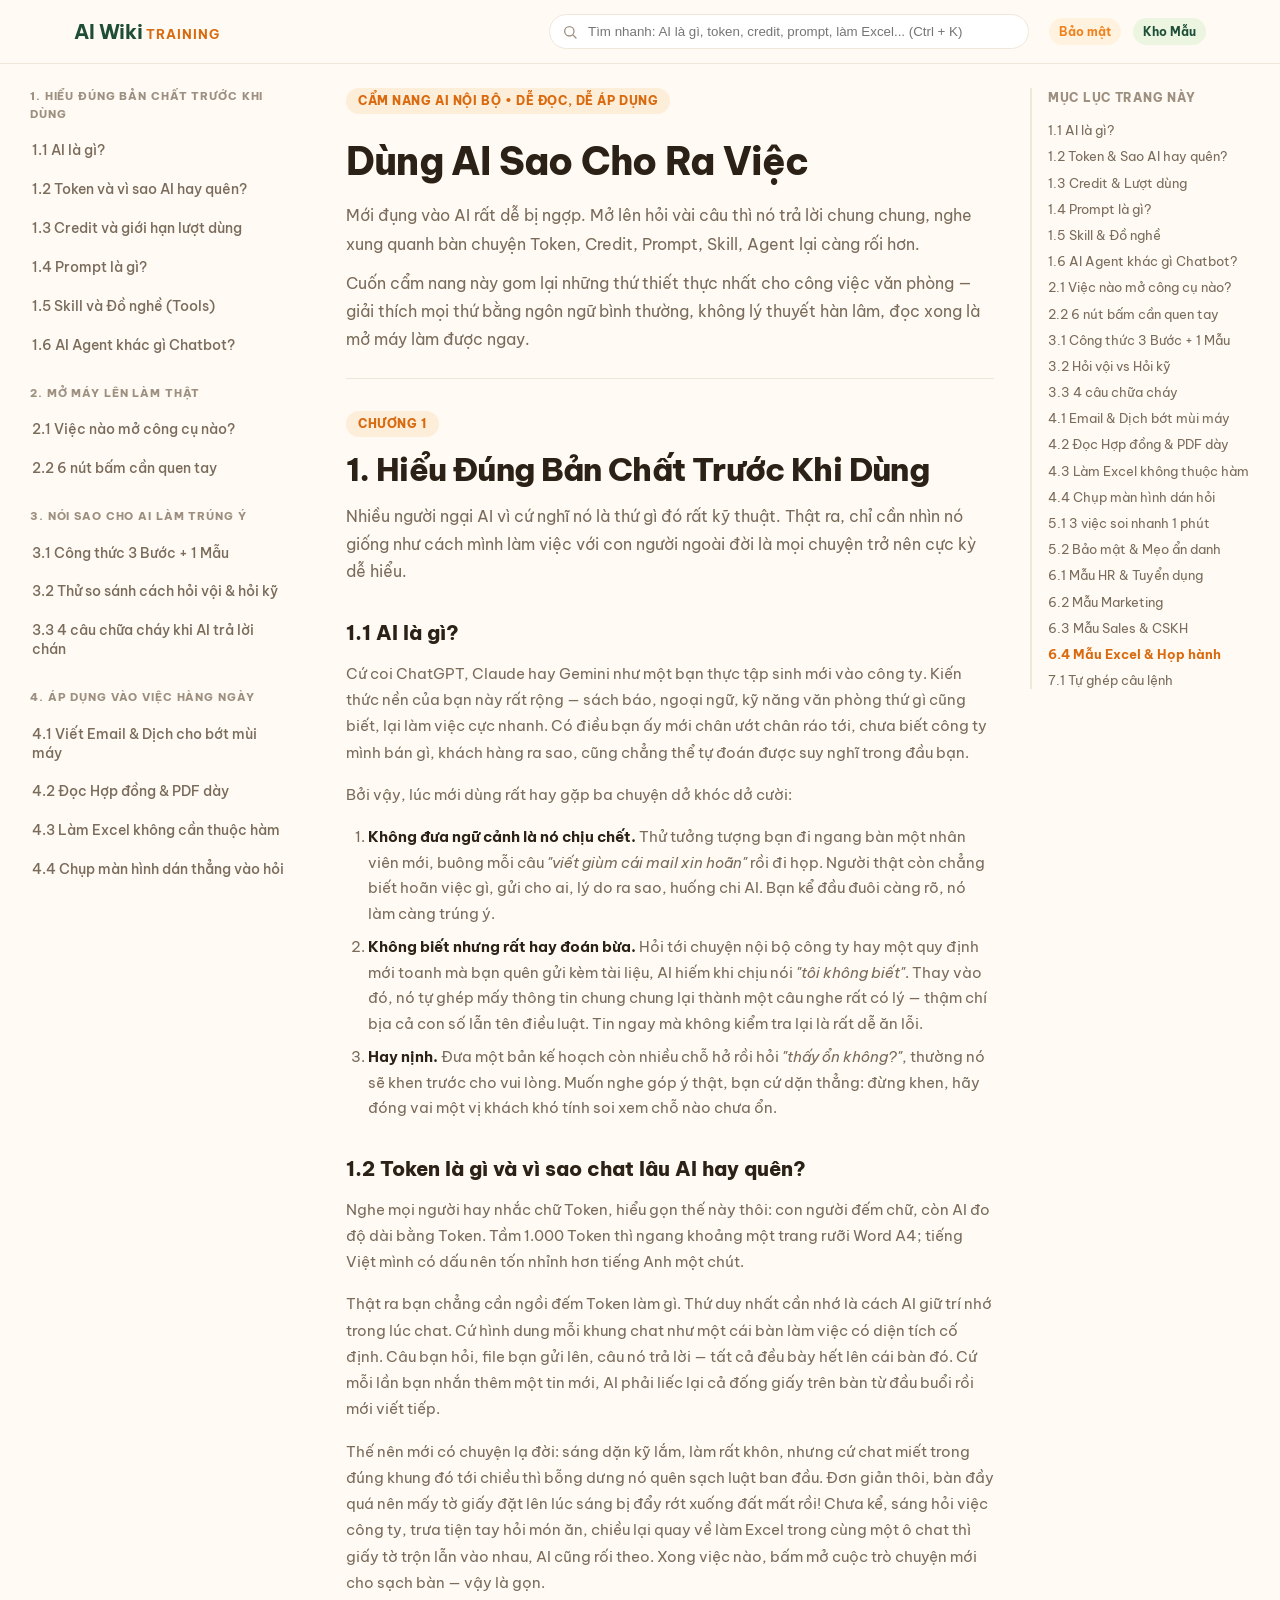
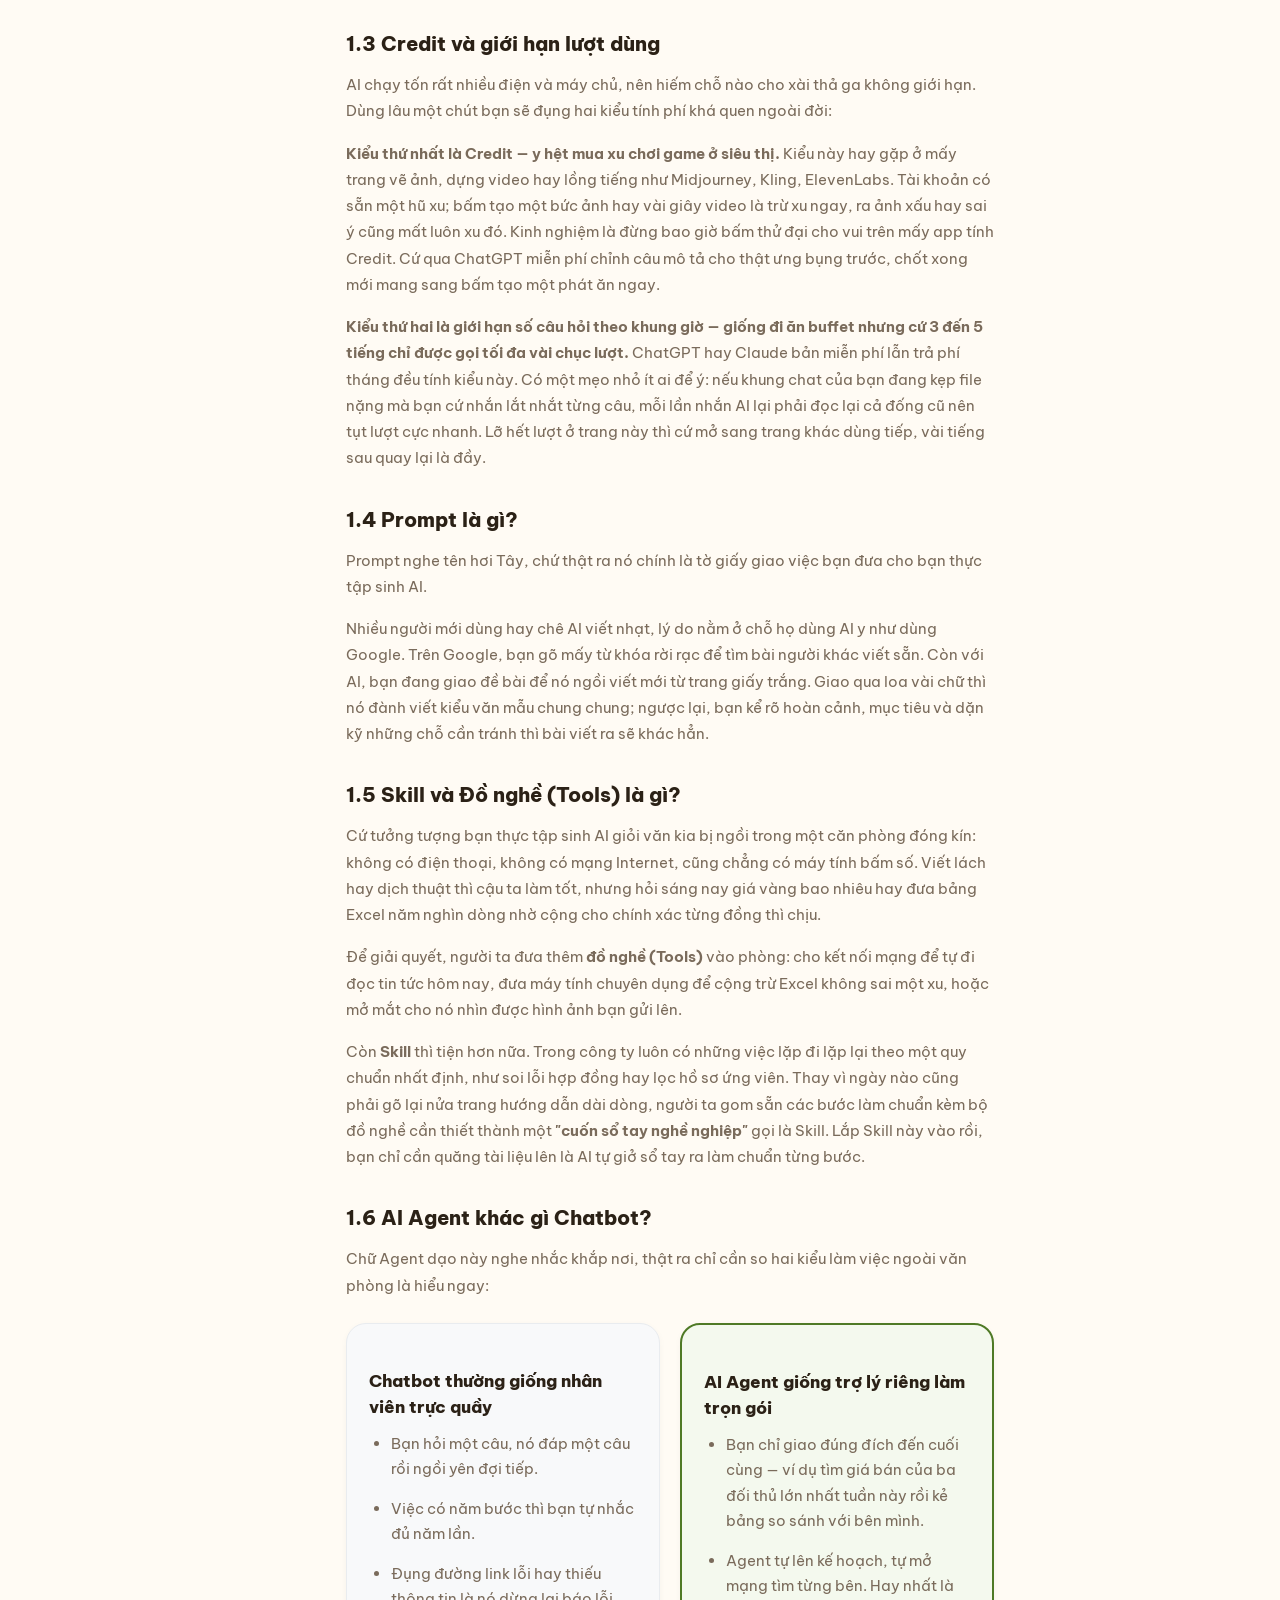
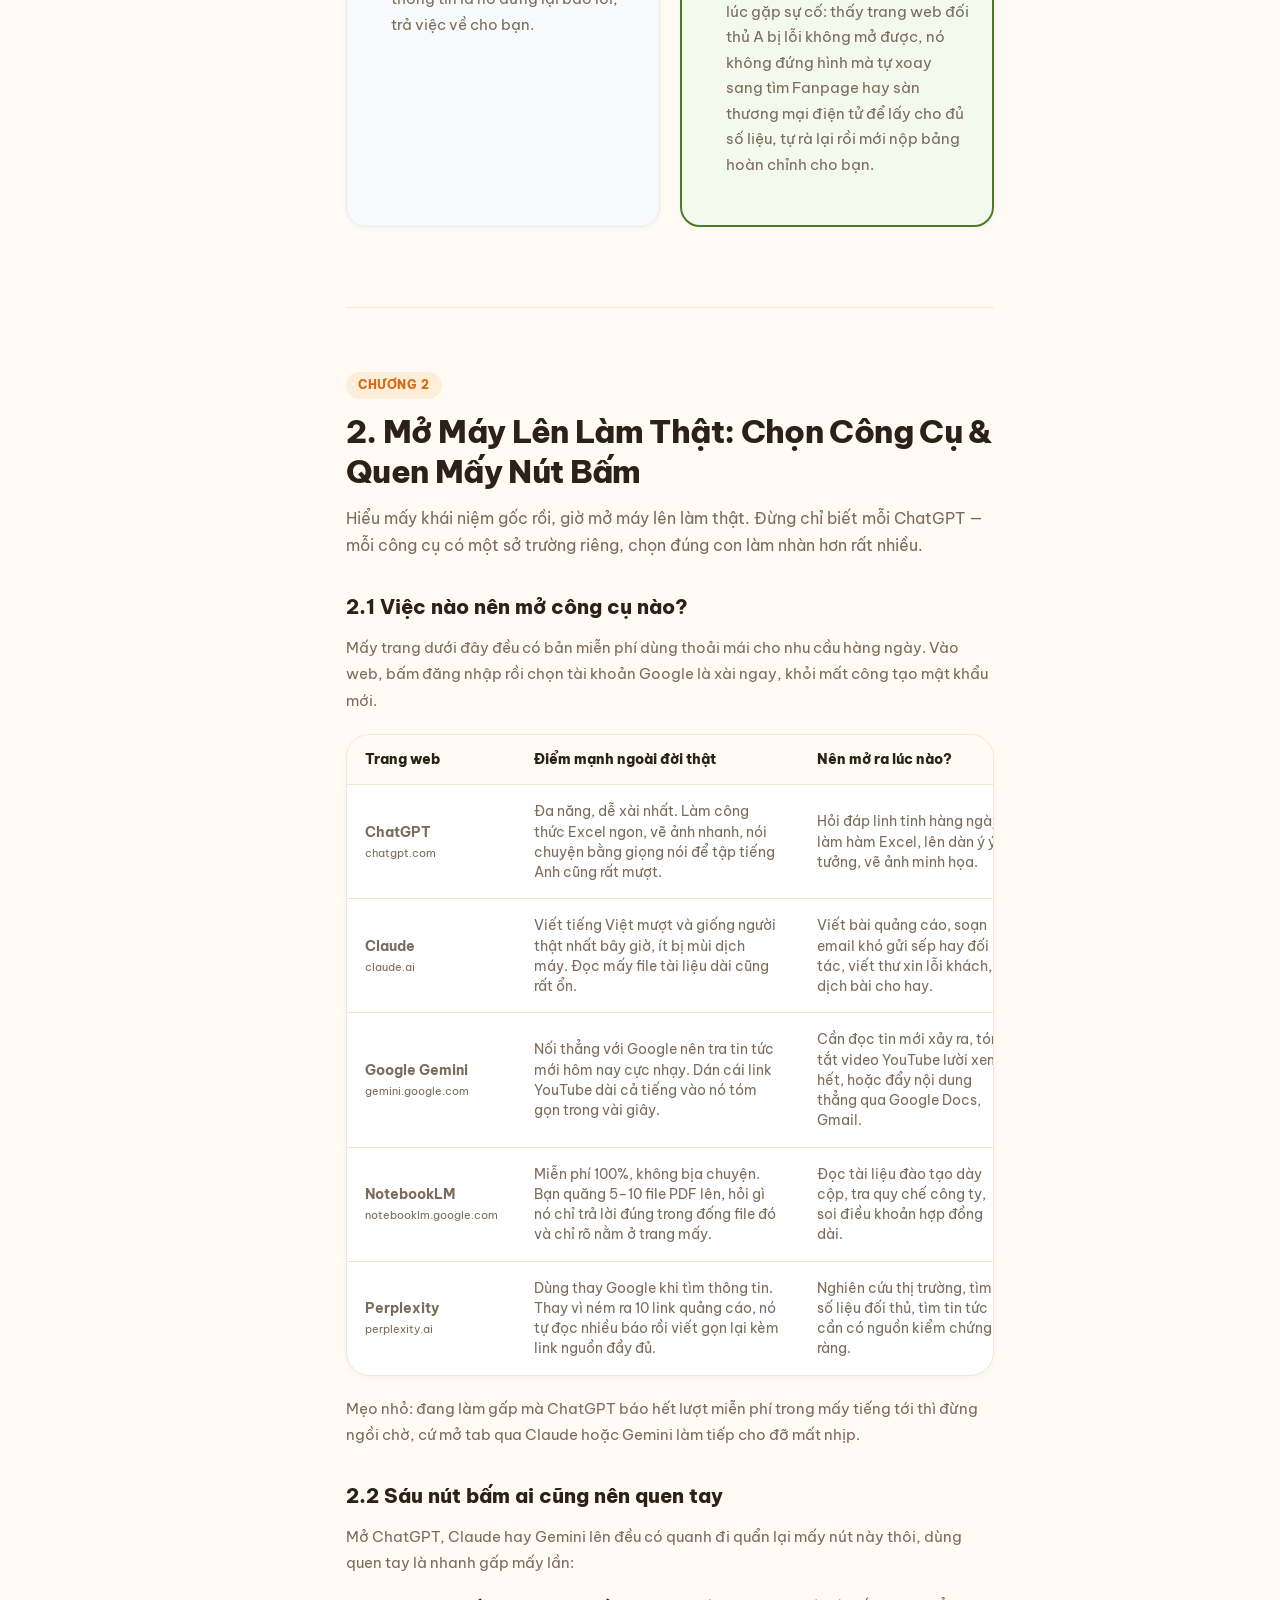
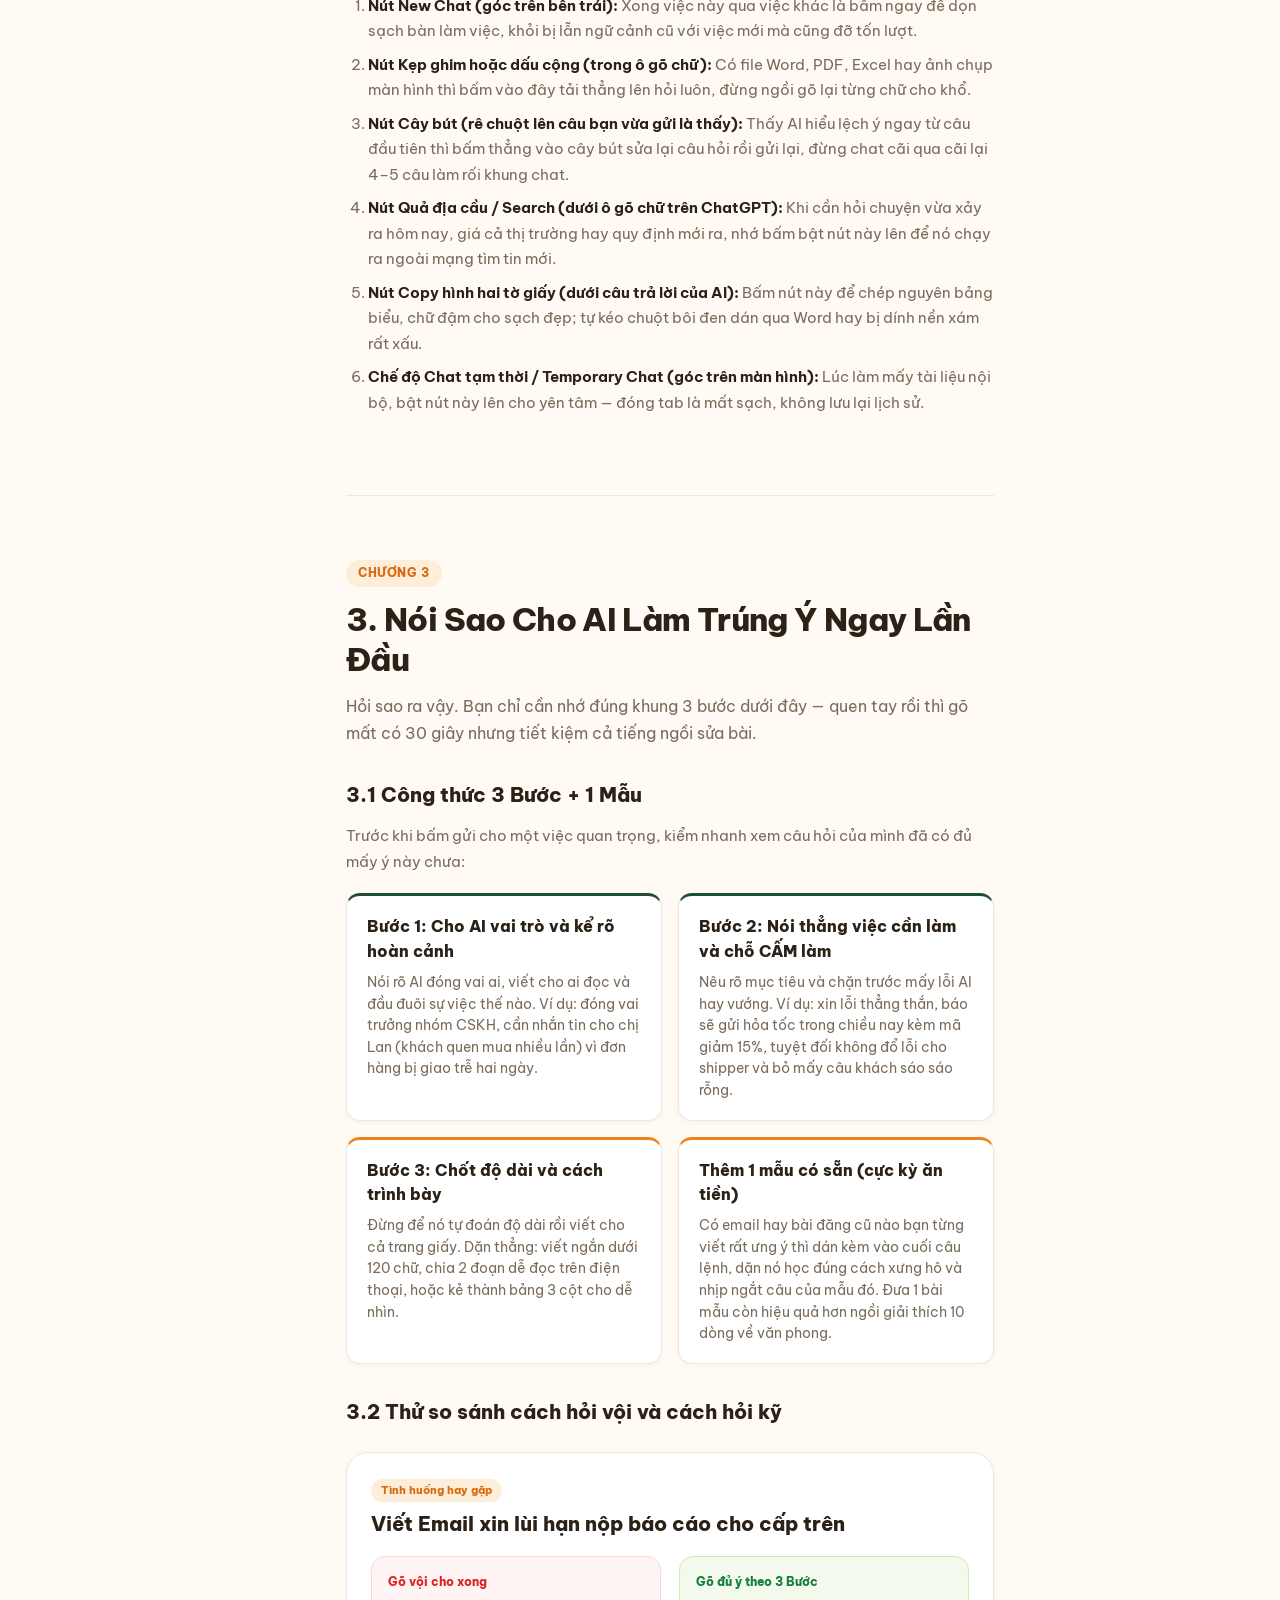
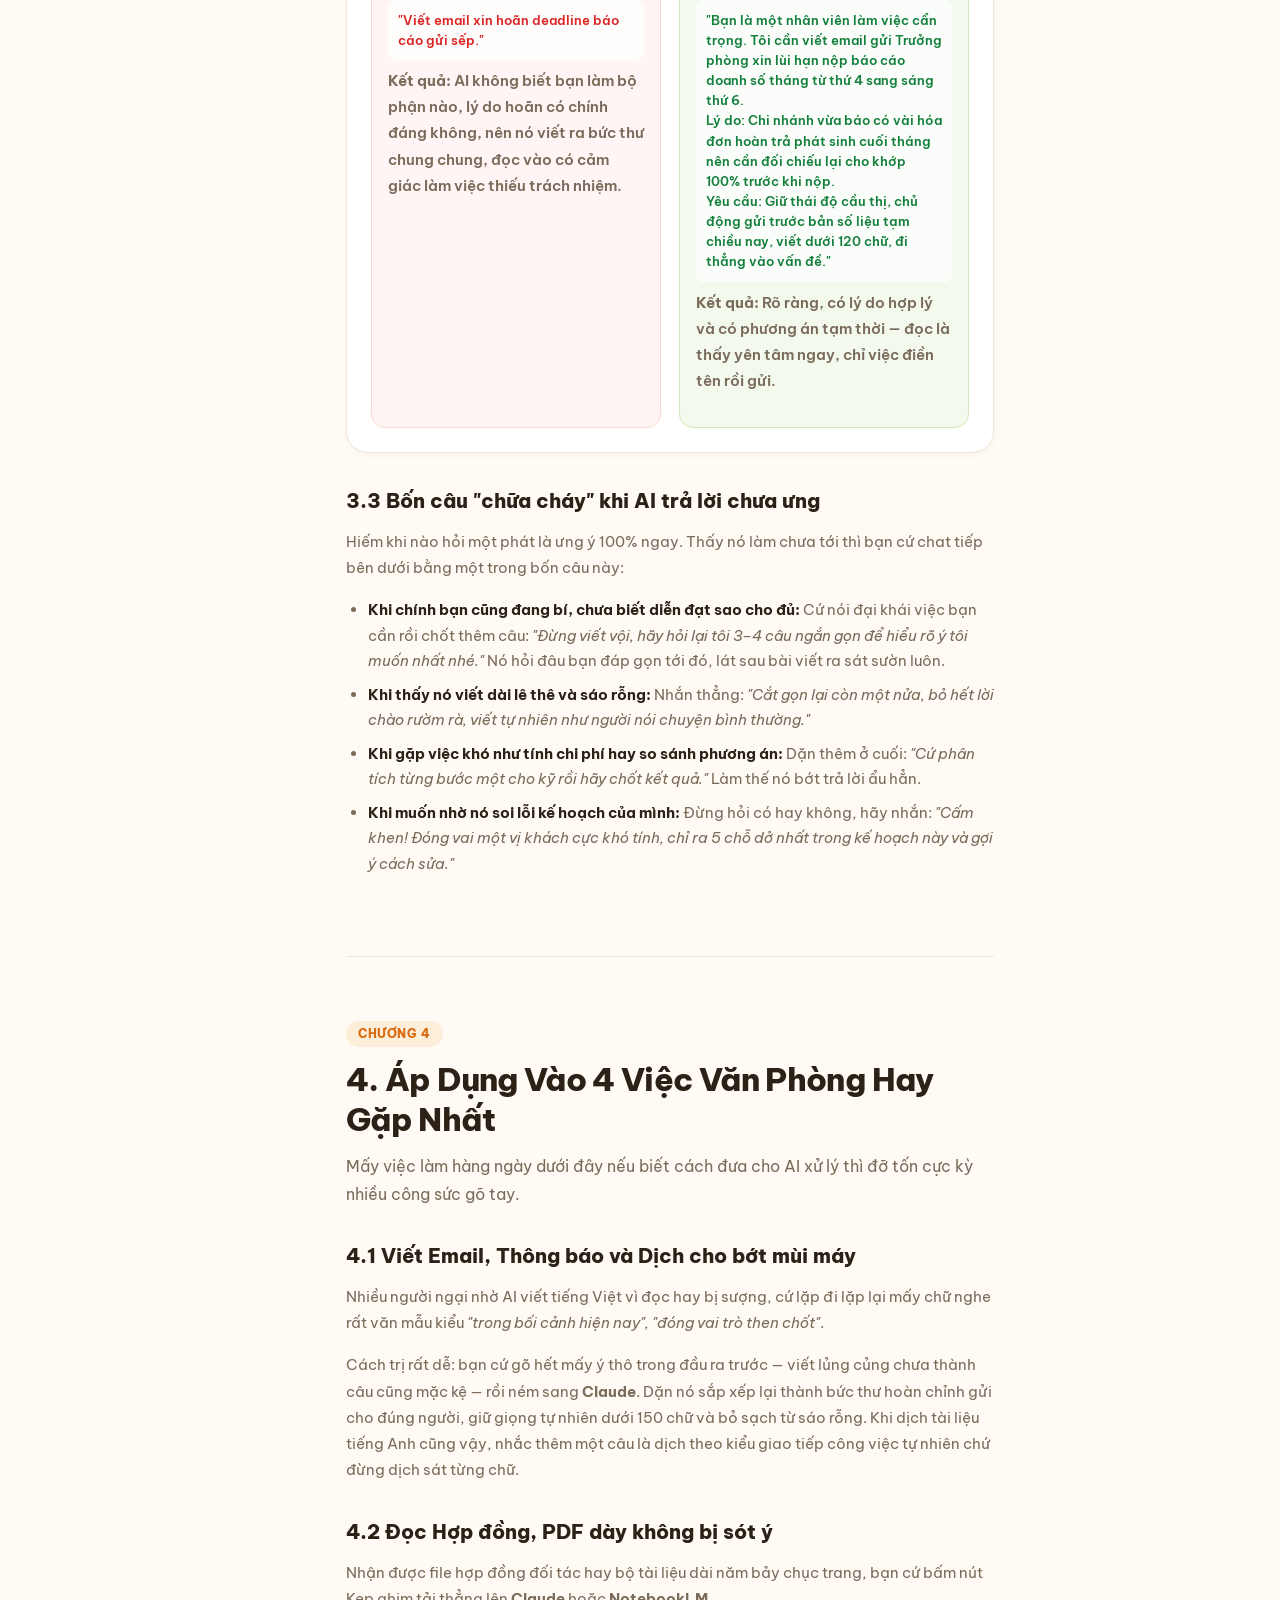
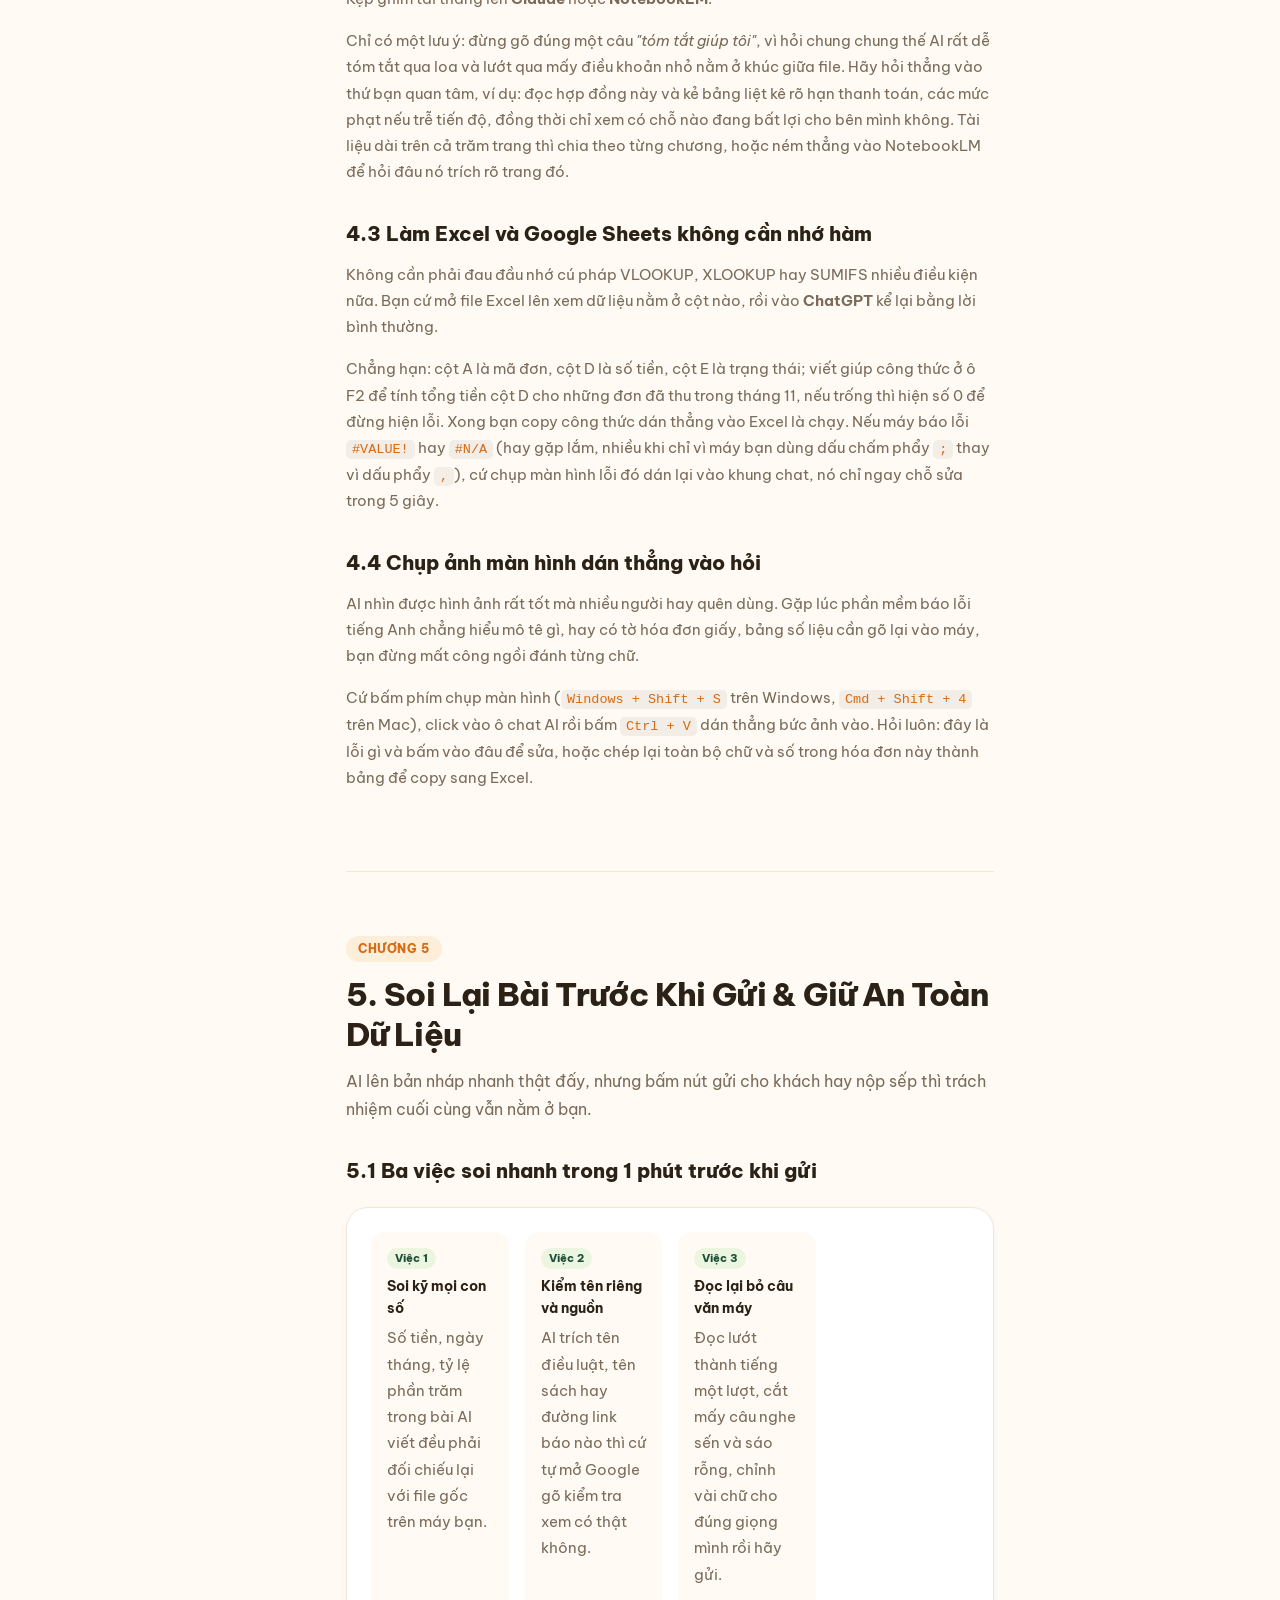
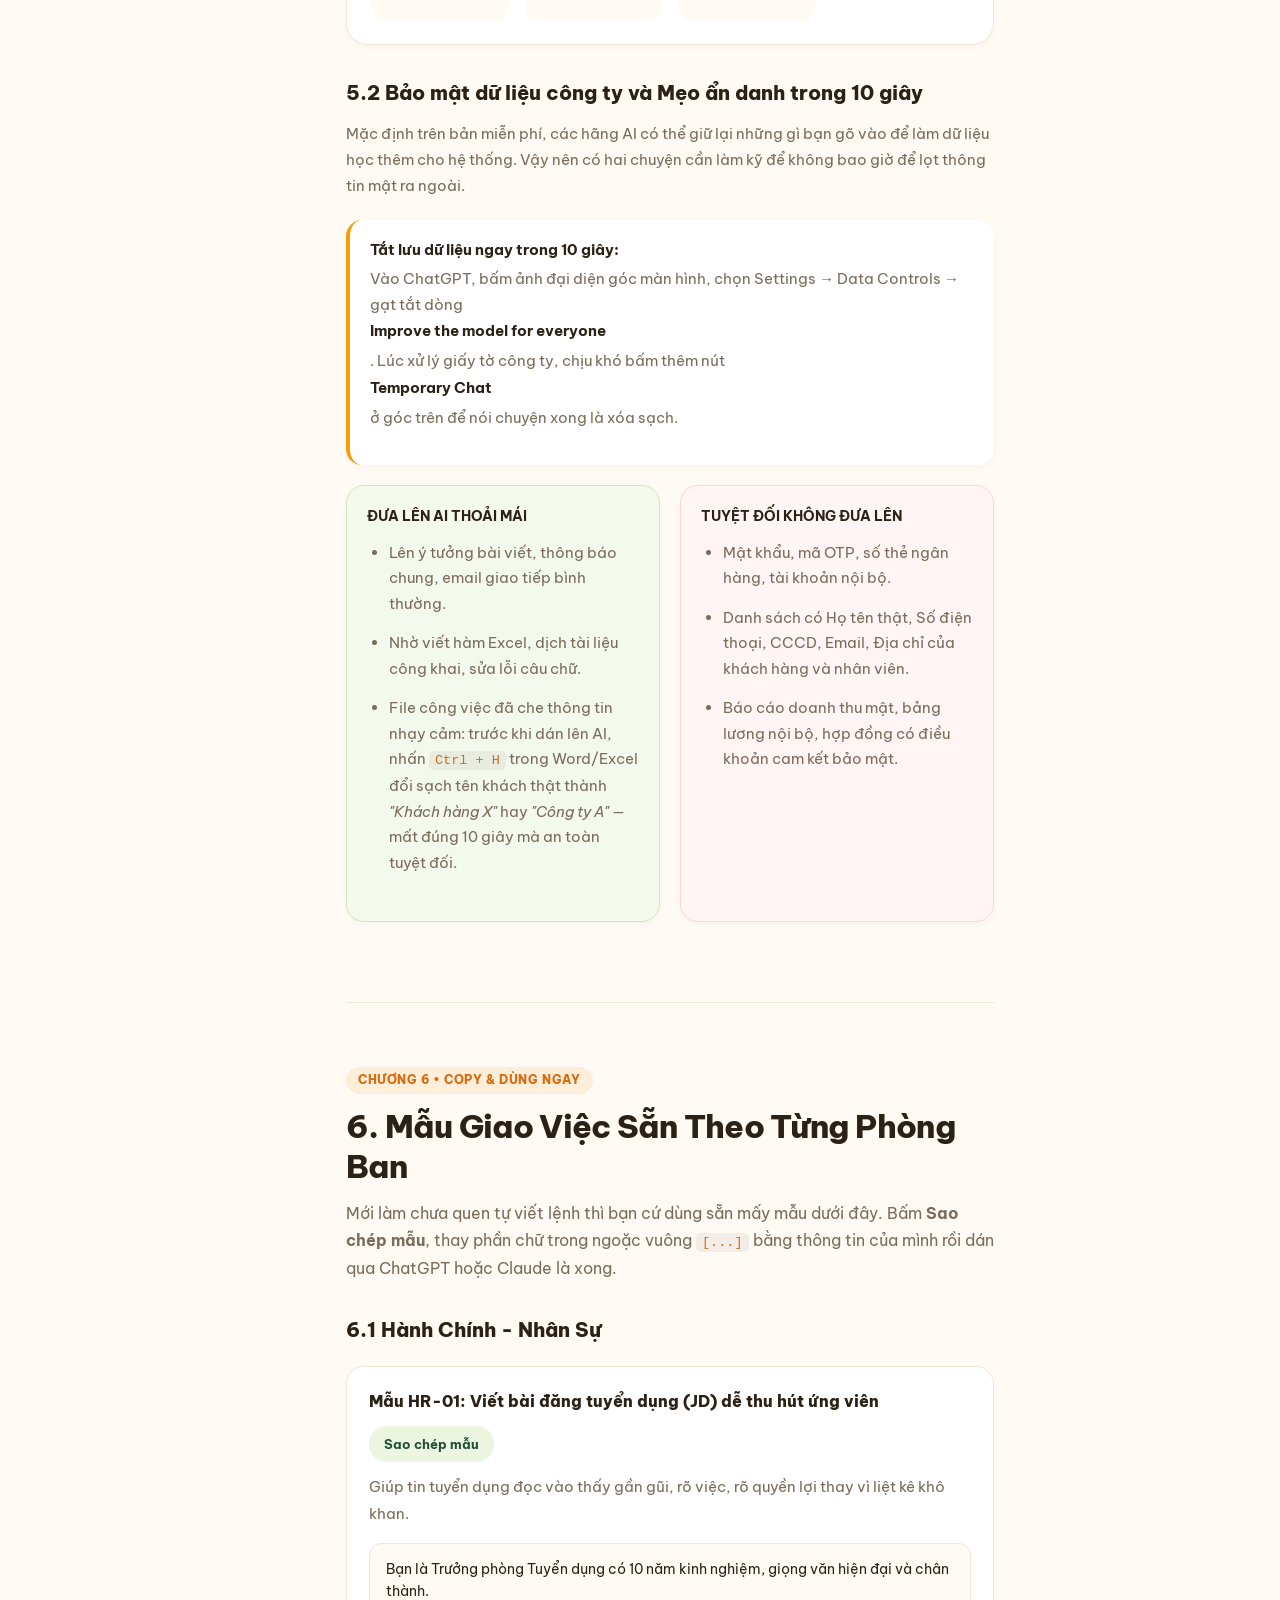
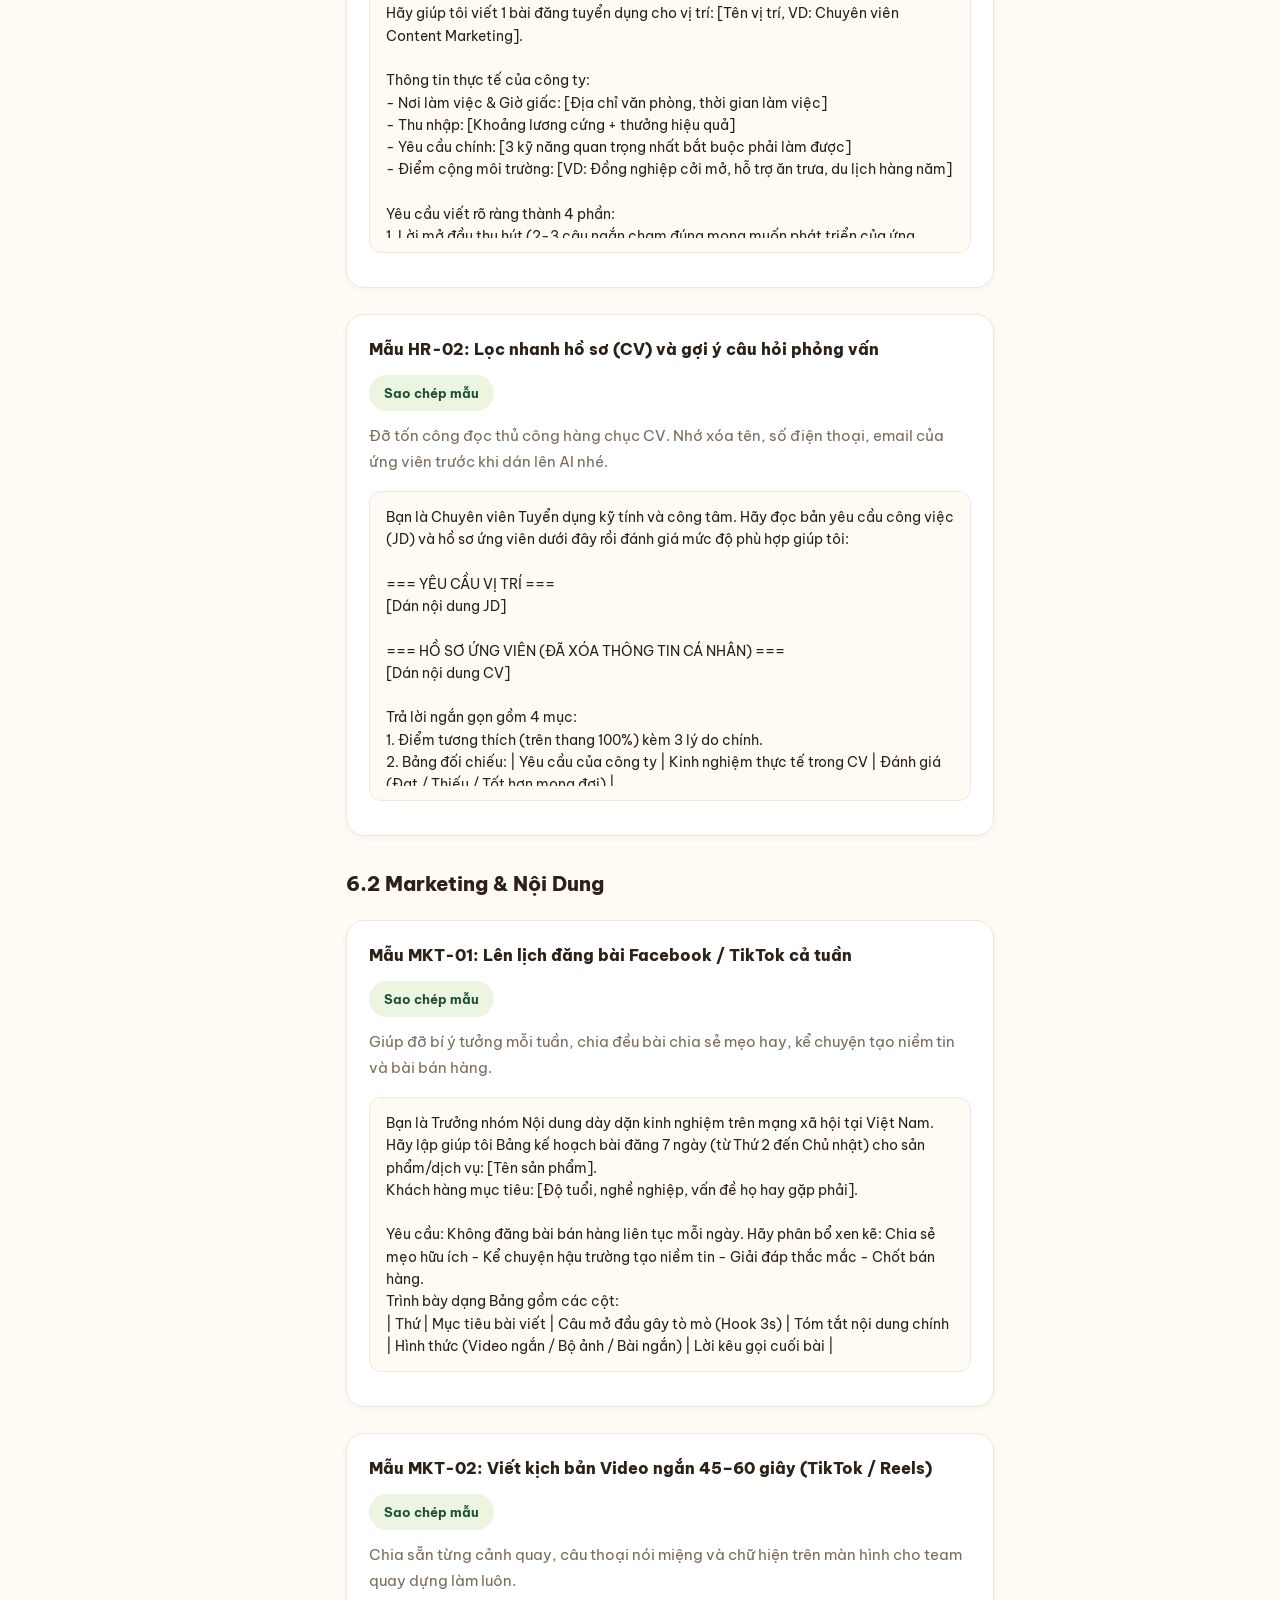
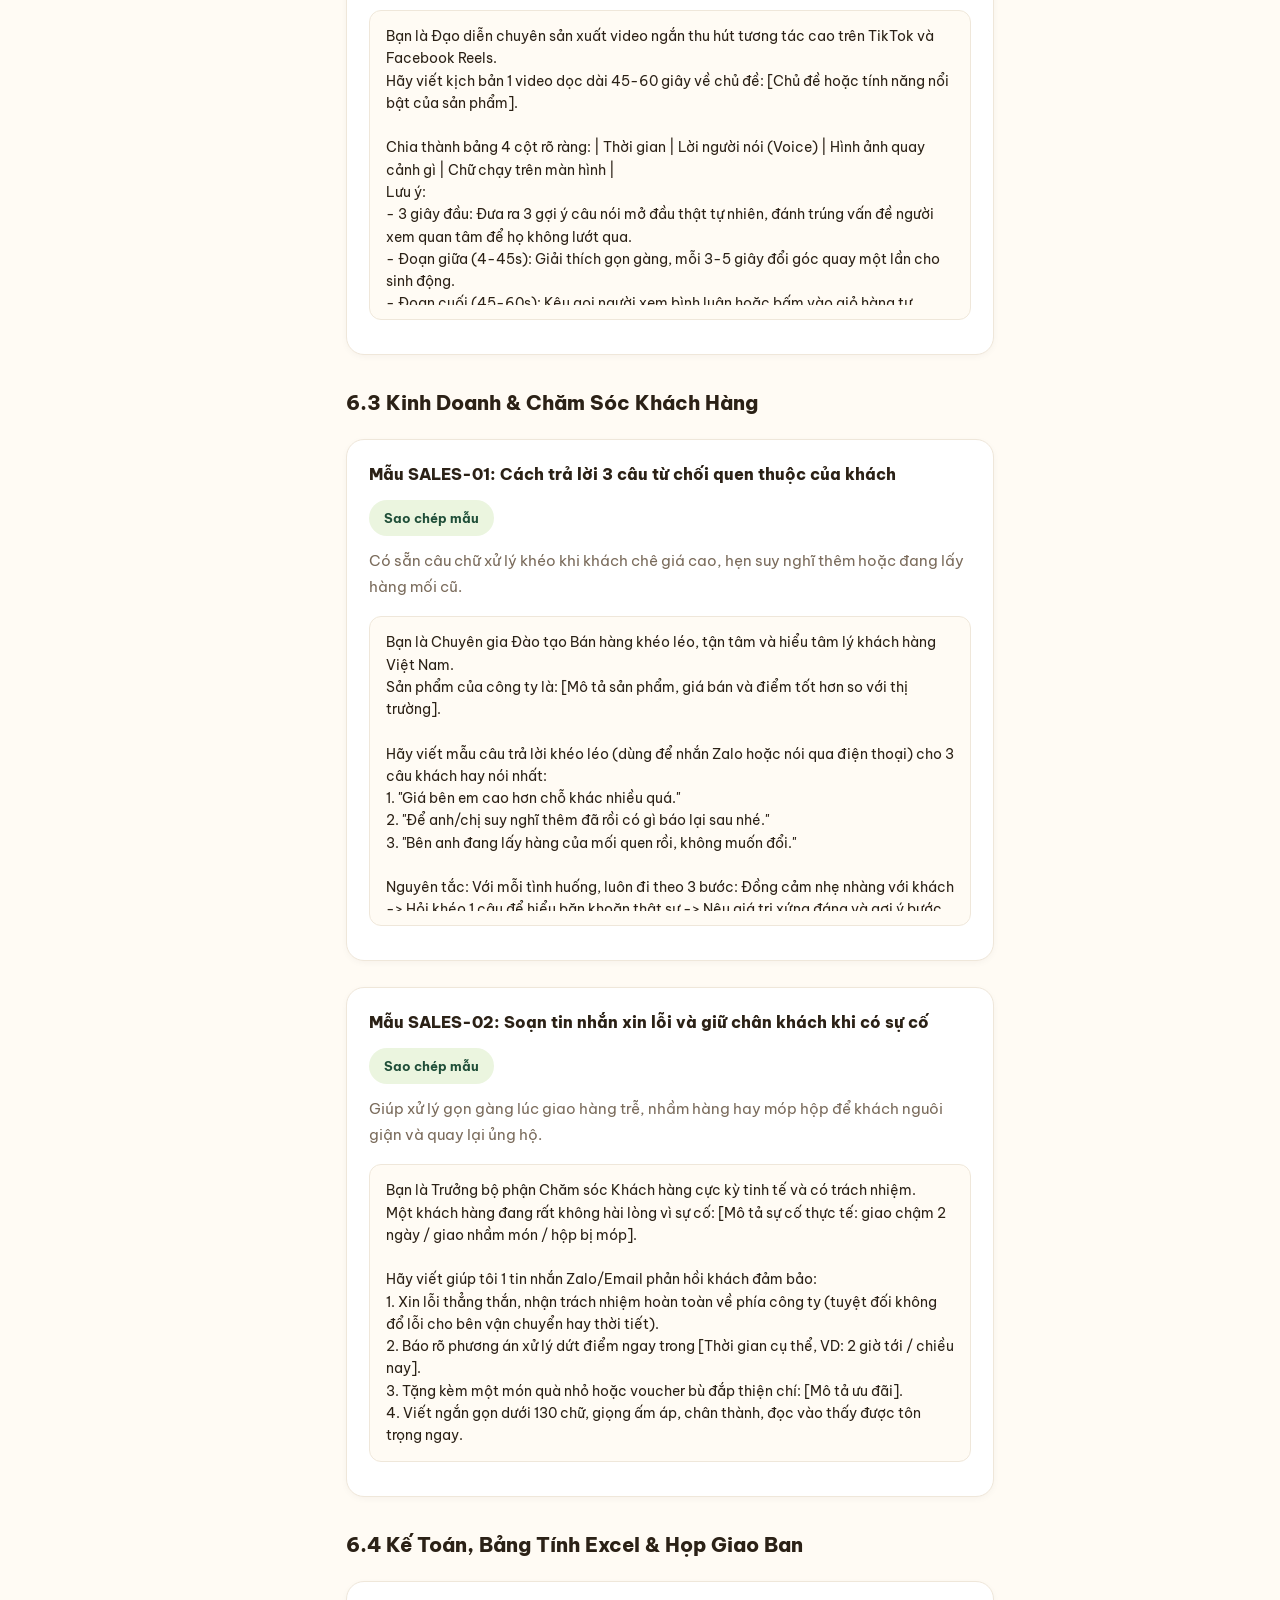
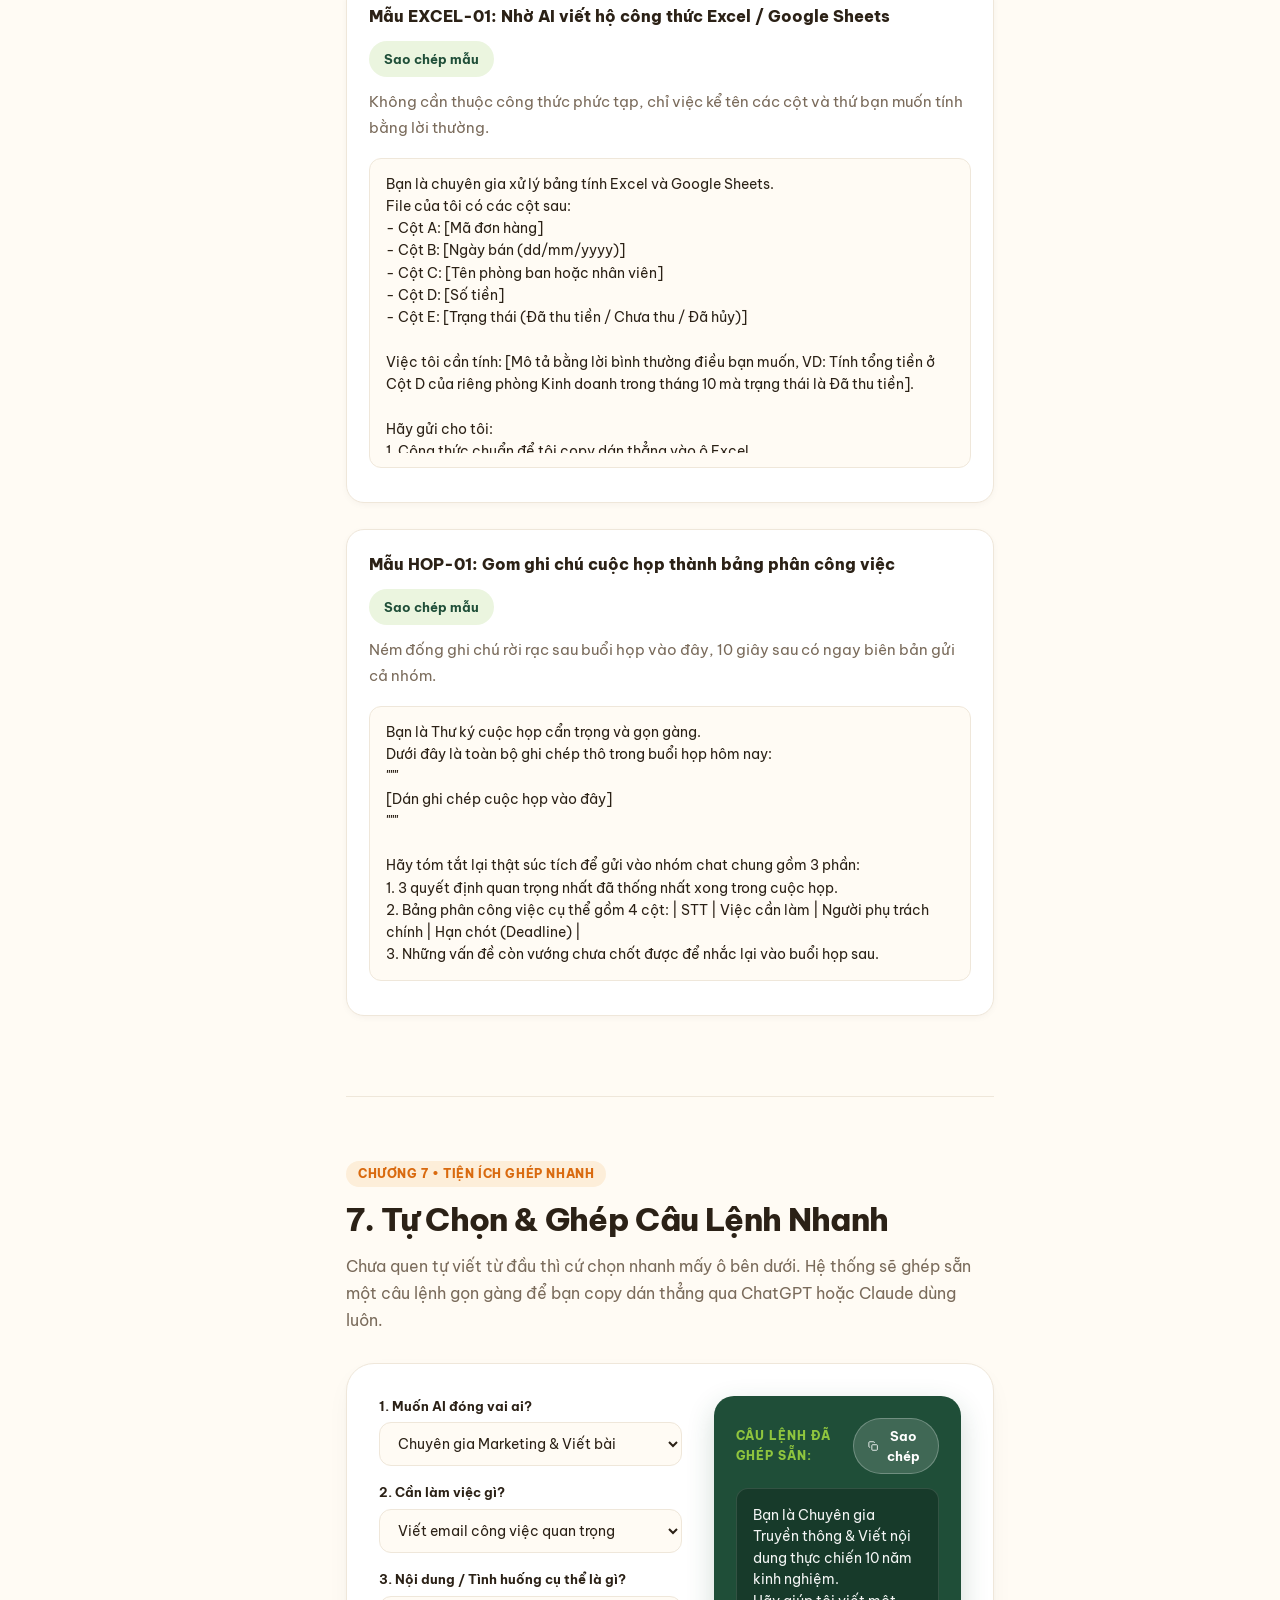
==== commit 933765e6: "docs: rewrite entire wiki in natural conversational human voice without AI cliches" ====
--- a/index.html
+++ b/index.html
@@ -3,8 +3,8 @@
 <head>
   <meta charset="UTF-8">
   <meta name="viewport" content="width=device-width, initial-scale=1.0, maximum-scale=5.0">
-  <title>AI Training Wiki - Cẩm nang sử dụng AI dễ hiểu &amp; chi tiết</title>
-  <meta name="description" content="Cẩm nang hướng dẫn sử dụng AI chi tiết, giải thích bản chất dưới góc độ con người dễ hiểu nhất: AI, Token, Credit, Prompt, Skill, Agent và hướng dẫn thực hành công việc hàng ngày.">
+  <title>AI Training Wiki - Dùng AI Sao Cho Ra Việc</title>
+  <meta name="description" content="Cẩm nang dùng AI thiết thực cho công việc văn phòng: hiểu gọn bản chất AI, Token, Credit, Prompt, Skill, Agent và hướng dẫn chi tiết cách thao tác hàng ngày.">
   <link rel="preconnect" href="https://fonts.googleapis.com">
   <link rel="preconnect" href="https://fonts.gstatic.com" crossorigin>
   <link href="https://fonts.googleapis.com/css2?family=Be+Vietnam+Pro:ital,wght@0,400;0,500;0,600;0,700;0,800;1,400;1,600&display=swap" rel="stylesheet">
@@ -22,7 +22,7 @@
         <div class="loader-bar-fill" id="loader-bar-fill"></div>
       </div>
       <div class="loader-pct" id="loader-pct">0%</div>
-      <div class="loader-text">Đang tải Tài liệu Hướng dẫn AI...</div>
+      <div class="loader-text">Đang tải Cẩm nang AI...</div>
     </div>
   </div>
 
@@ -43,13 +43,13 @@
 
       <div class="search-box" style="flex:1;max-width:480px;">
         <svg width="16" height="16" viewBox="0 0 24 24" fill="none"><circle cx="11" cy="11" r="7" stroke="currentColor" stroke-width="2"/><path d="M21 21l-4.3-4.3" stroke="currentColor" stroke-width="2" stroke-linecap="round"/></svg>
-        <input type="text" id="wiki-quick-search" placeholder="Tìm nhanh: AI là gì, token, credit, prompt, cách viết Excel... (Ctrl + K)" aria-label="Tìm kiếm nội bộ">
+        <input type="text" id="wiki-quick-search" placeholder="Tìm nhanh: AI là gì, token, credit, prompt, làm Excel... (Ctrl + K)" aria-label="Tìm kiếm nội bộ">
         <div class="search-suggestions" hidden></div>
       </div>
 
       <div class="header-actions" style="display:flex;align-items:center;gap:12px;">
-        <a href="#ch5-2" class="tag-pill pill-orange" style="font-size:12px;text-decoration:none;">Quy tắc Bảo mật</a>
-        <a href="#ch6-1" class="tag-pill pill-green" style="font-size:12px;text-decoration:none;">Kho Mẫu Việc</a>
+        <a href="#ch5-2" class="tag-pill pill-orange" style="font-size:12px;text-decoration:none;">Bảo mật</a>
+        <a href="#ch6-1" class="tag-pill pill-green" style="font-size:12px;text-decoration:none;">Kho Mẫu</a>
       </div>
     </div>
   </header>
@@ -65,21 +65,21 @@
 
       <!-- Group 1 -->
       <div class="wiki-nav-group">
-        <div class="wiki-group-title">1. Hiểu bản chất dưới góc nhìn con người</div>
+        <div class="wiki-group-title">1. Hiểu đúng bản chất trước khi dùng</div>
         <a href="#ch1-1" class="wiki-nav-item active">
-          <span>1.1 AI là gì? Cách nhìn nhận đúng</span>
+          <span>1.1 AI là gì?</span>
         </a>
         <a href="#ch1-2" class="wiki-nav-item">
-          <span>1.2 Token và trí nhớ chiếc bàn làm việc</span>
+          <span>1.2 Token và vì sao AI hay quên?</span>
         </a>
         <a href="#ch1-3" class="wiki-nav-item">
-          <span>1.3 Credit và giới hạn lượt sử dụng</span>
+          <span>1.3 Credit và giới hạn lượt dùng</span>
         </a>
         <a href="#ch1-4" class="wiki-nav-item">
-          <span>1.4 Prompt là nghệ thuật giao việc</span>
+          <span>1.4 Prompt là gì?</span>
         </a>
         <a href="#ch1-5" class="wiki-nav-item">
-          <span>1.5 Skill và bộ đồ nghề hỗ trợ</span>
+          <span>1.5 Skill và Đồ nghề (Tools)</span>
         </a>
         <a href="#ch1-6" class="wiki-nav-item">
           <span>1.6 AI Agent khác gì Chatbot?</span>
@@ -88,68 +88,68 @@
 
       <!-- Group 2 -->
       <div class="wiki-nav-group">
-        <div class="wiki-group-title">2. Bắt đầu mở máy sử dụng</div>
+        <div class="wiki-group-title">2. Mở máy lên làm thật</div>
         <a href="#ch2-1" class="wiki-nav-item">
-          <span>2.1 Chọn công cụ AI phù hợp từng việc</span>
+          <span>2.1 Việc nào mở công cụ nào?</span>
         </a>
         <a href="#ch2-2" class="wiki-nav-item">
-          <span>2.2 Ý nghĩa 6 nút bấm trên màn hình</span>
+          <span>2.2 6 nút bấm cần quen tay</span>
         </a>
       </div>
 
       <!-- Group 3 -->
       <div class="wiki-nav-group">
-        <div class="wiki-group-title">3. Cách giao việc để AI làm đúng ý</div>
+        <div class="wiki-group-title">3. Nói sao cho AI làm trúng ý</div>
         <a href="#ch3-1" class="wiki-nav-item">
-          <span>3.1 Công thức 3 Bước và 1 Mẫu chuẩn</span>
+          <span>3.1 Công thức 3 Bước + 1 Mẫu</span>
         </a>
         <a href="#ch3-2" class="wiki-nav-item">
-          <span>3.2 Phân tích ví dụ hỏi hay và dở</span>
+          <span>3.2 Thử so sánh cách hỏi vội &amp; hỏi kỹ</span>
         </a>
         <a href="#ch3-3" class="wiki-nav-item">
-          <span>3.3 4 cách gỡ bí khi AI chưa làm đúng</span>
+          <span>3.3 4 câu chữa cháy khi AI trả lời chán</span>
         </a>
       </div>
 
       <!-- Group 4 -->
       <div class="wiki-nav-group">
-        <div class="wiki-group-title">4. Thực hành từng việc văn phòng</div>
+        <div class="wiki-group-title">4. Áp dụng vào việc hàng ngày</div>
         <a href="#ch4-1" class="wiki-nav-item">
-          <span>4.1 Viết Email, Thông báo &amp; Dịch tự nhiên</span>
+          <span>4.1 Viết Email &amp; Dịch cho bớt mùi máy</span>
         </a>
         <a href="#ch4-2" class="wiki-nav-item">
-          <span>4.2 Đọc Hợp đồng, PDF &amp; Tài liệu dài</span>
+          <span>4.2 Đọc Hợp đồng &amp; PDF dày</span>
         </a>
         <a href="#ch4-3" class="wiki-nav-item">
-          <span>4.3 Xử lý bảng tính Excel &amp; Google Sheets</span>
+          <span>4.3 Làm Excel không cần thuộc hàm</span>
         </a>
         <a href="#ch4-4" class="wiki-nav-item">
-          <span>4.4 Gửi ảnh chụp màn hình để hỏi</span>
+          <span>4.4 Chụp màn hình dán thẳng vào hỏi</span>
         </a>
       </div>
 
       <!-- Group 5 -->
       <div class="wiki-nav-group">
-        <div class="wiki-group-title">5. Kiểm tra &amp; Bảo mật thông tin</div>
+        <div class="wiki-group-title">5. Soi lại bài &amp; Giữ an toàn dữ liệu</div>
         <a href="#ch5-1" class="wiki-nav-item">
-          <span>5.1 Quy trình kiểm tra 3 bước bắt buộc</span>
+          <span>5.1 3 việc soi nhanh trong 1 phút</span>
         </a>
         <a href="#ch5-2" class="wiki-nav-item">
-          <span>5.2 Bảo mật dữ liệu &amp; Cách ẩn danh</span>
+          <span>5.2 Quy tắc bảo mật &amp; Mẹo ẩn danh</span>
         </a>
       </div>
 
       <!-- Group 6 -->
       <div class="wiki-nav-group">
-        <div class="wiki-group-title">6. Kho mẫu theo từng Phòng ban</div>
+        <div class="wiki-group-title">6. Mẫu giao việc sẵn theo Phòng ban</div>
         <a href="#ch6-1" class="wiki-nav-item">
           <span>6.1 Hành chính - Nhân sự</span>
         </a>
         <a href="#ch6-2" class="wiki-nav-item">
-          <span>6.2 Marketing &amp; Viết nội dung</span>
+          <span>6.2 Marketing &amp; Nội dung</span>
         </a>
         <a href="#ch6-3" class="wiki-nav-item">
-          <span>6.3 Kinh doanh &amp; Chăm sóc khách hàng</span>
+          <span>6.3 Kinh doanh &amp; CSKH</span>
         </a>
         <a href="#ch6-4" class="wiki-nav-item">
           <span>6.4 Kế toán, Excel &amp; Họp giao ban</span>
@@ -158,9 +158,9 @@
 
       <!-- Group 7 -->
       <div class="wiki-nav-group">
-        <div class="wiki-group-title">7. Công cụ hỗ trợ thực hành</div>
+        <div class="wiki-group-title">7. Tiện ích ghép nhanh</div>
         <a href="#tool-builder" class="wiki-nav-item">
-          <span>7.1 Ghép nhanh câu lệnh hoàn chỉnh</span>
+          <span>7.1 Tự chọn và ghép câu lệnh</span>
         </a>
       </div>
 
@@ -171,120 +171,123 @@
 
       <!-- DOC HEADER -->
       <header class="doc-header">
-        <span class="chapter-badge">Cẩm nang đào tạo nội bộ • Thực tế &amp; Dễ hiểu</span>
+        <span class="chapter-badge">Cẩm nang AI nội bộ • Dễ đọc, dễ áp dụng</span>
         <h1 style="font-size:clamp(28px, 3.2vw, 38px);font-weight:800;color:var(--ink);line-height:1.22;margin:12px 0 16px;letter-spacing:-0.02em;">
-          Hiểu Đúng Bản Chất &amp; Làm Chủ AI Trong Công Việc
+          Dùng AI Sao Cho Ra Việc
         </h1>
-        <p style="font-size:16px;line-height:1.8;color:var(--ink-soft);margin-bottom:0;">
-          Tài liệu này được viết dành riêng cho người đi làm văn phòng không chuyên về kỹ thuật. Thay vì nhồi nhét thuật ngữ máy móc khô khan, mọi khái niệm từ <b>AI, Token, Credit đến Prompt, Skill và Agent</b> đều được giải thích cặn kẽ dưới góc độ làm việc của con người, giúp bạn hiểu tường tận bản chất để điều khiển AI phục vụ công việc nhanh và chính xác hơn.
+        <p style="font-size:16px;line-height:1.8;color:var(--ink-soft);margin-bottom:12px;">
+          Mới đụng vào AI rất dễ bị ngợp. Mở lên hỏi vài câu thì nó trả lời chung chung, nghe xung quanh bàn chuyện Token, Credit, Prompt, Skill, Agent lại càng rối hơn.
+        </p>
+        <p style="font-size:15.5px;line-height:1.8;color:var(--ink-soft);margin-bottom:0;">
+          Cuốn cẩm nang này gom lại những thứ thiết thực nhất cho công việc văn phòng — giải thích mọi thứ bằng ngôn ngữ bình thường, không lý thuyết hàn lâm, đọc xong là mở máy làm được ngay.
         </p>
       </header>
 
       <!-- ========================================================
-           CHƯƠNG 1: HIỂU ĐÚNG BẢN CHẤT DƯỚI GÓC ĐỘ CON NGƯỜI
+           CHƯƠNG 1: HIỂU ĐÚNG BẢN CHẤT TRƯỚC KHI DÙNG
            ======================================================== -->
       <article class="doc-chapter" id="ch1-1">
         <span class="chapter-badge">Chương 1</span>
-        <h2 class="chapter-title">1. Hiểu Bản Chất AI Dưới Góc Độ Con Người</h2>
+        <h2 class="chapter-title">1. Hiểu Đúng Bản Chất Trước Khi Dùng</h2>
         <p class="chapter-lead">
-          Rất nhiều người thấy khó khi tiếp xúc với AI vì cứ nghĩ nó là một phần mềm lập trình phức tạp. Thực ra, cách tốt nhất để làm việc với AI là hãy nhìn nhận nó giống như cách chúng ta làm việc và giao tiếp với con người ngoài đời thực.
+          Nhiều người ngại AI vì cứ nghĩ nó là thứ gì đó rất kỹ thuật. Thật ra, chỉ cần nhìn nó giống như cách mình làm việc với con người ngoài đời là mọi chuyện trở nên cực kỳ dễ hiểu.
         </p>
 
         <!-- 1.1 -->
         <section class="doc-section">
-          <h3>1.1 AI là gì? Cách nhìn nhận để sai việc hiệu quả</h3>
-          <p>
-            Hãy tưởng tượng những công cụ như ChatGPT, Claude hay Gemini giống như một cậu thực tập sinh vừa tốt nghiệp với trí nhớ siêu phàm. Cậu ta đã đọc gần như hết toàn bộ sách vở, báo chí và kiến thức phổ thông trên thế giới, gõ máy nhanh gấp hàng trăm lần người thường và biết nhiều thứ tiếng. Thế nhưng, cậu ta lại chưa từng làm việc thực tế ở văn phòng bạn ngày nào, chưa từng gặp khách hàng của bạn, và cũng không thể đọc được suy nghĩ trong đầu bạn.
-          </p>
-          <p>
-            Khi đặt cậu thực tập sinh này vào môi trường làm việc thật, mọi ưu điểm lẫn tật xấu của nó đều giống hệt tâm lý của một người mới đi làm. Bạn chỉ cần nắm rõ ba đặc điểm sau đây là có thể hiểu vì sao lúc AI làm cực kỳ xuất sắc, lúc lại ngây ngô đến bực mình:
+          <h3>1.1 AI là gì?</h3>
+          <p>
+            Cứ coi ChatGPT, Claude hay Gemini như một bạn thực tập sinh mới vào công ty. Kiến thức nền của bạn này rất rộng — sách báo, ngoại ngữ, kỹ năng văn phòng thứ gì cũng biết, lại làm việc cực nhanh. Có điều bạn ấy mới chân ướt chân ráo tới, chưa biết công ty mình bán gì, khách hàng ra sao, cũng chẳng thể tự đoán được suy nghĩ trong đầu bạn.
+          </p>
+          <p>
+            Bởi vậy, lúc mới dùng rất hay gặp ba chuyện dở khóc dở cười:
           </p>
           <ol>
             <li>
-              <b>Thiếu ngữ cảnh thì không thể hiểu bạn muốn gì.</b> Hãy thử hình dung buổi sáng bạn đi ngang qua bàn một nhân viên mới, chỉ buông đúng năm chữ rằng viết giúp email xin hoãn rồi đi thẳng vào phòng họp. Một con người bằng xương bằng thịt chắc chắn cũng đứng ngẩn ra tự hỏi không biết hoãn việc gì, gửi cho sếp hay gửi cho khách hàng, lý do hoãn là gì và cần giữ thái độ ra sao. AI cũng hoạt động hoàn toàn giống như vậy. Nếu bạn chỉ gõ vài chữ cộc lốc, nó không tài nào hiểu nổi bức tranh toàn cảnh bạn đang nghĩ trong đầu, dẫn đến kết quả viết ra chung chung và vô hồn. Ngược lại, bạn kể rõ đầu đuôi câu chuyện bao nhiêu thì nó bắt nhịp trúng ý bạn bấy nhiêu.
+              <b>Không đưa ngữ cảnh là nó chịu chết.</b> Thử tưởng tượng bạn đi ngang bàn một nhân viên mới, buông mỗi câu <i>"viết giùm cái mail xin hoãn"</i> rồi đi họp. Người thật còn chẳng biết hoãn việc gì, gửi cho ai, lý do ra sao, huống chi AI. Bạn kể đầu đuôi càng rõ, nó làm càng trúng ý.
             </li>
             <li>
-              <b>Tâm lý ngại nói không biết và dễ đoán mò khi thiếu dữ kiện.</b> Giống như một thực tập sinh mới vào nghề rất sợ bị cấp trên đánh giá là thiếu năng lực nên không dám mở miệng thú nhận mình không biết, AI rất hiếm khi chịu đứng yên từ chối câu hỏi. Khi bạn hỏi về những thông tin riêng tư không có trên mạng — chẳng hạn như quy định nội bộ công ty bạn, số liệu chi nhánh tháng trước hay một văn bản vừa ban hành — mà bạn lại quên đính kèm tài liệu gốc, cậu ta sẽ cố gắng chắp vá các mảnh kiến thức chung lại để nói cho tròn câu chuyện. Chính thói quen cố trả lời cho xuôi tai này khiến đôi khi AI tự bịa ra con số, tên văn bản hoặc trích dẫn nghe cực kỳ thuyết phục dù hoàn toàn không có thật. Hiểu điều này, bạn sẽ luôn giữ thói quen kiểm tra lại số liệu và nguồn trích dẫn thay vì tin tưởng tuyệt đối.
+              <b>Không biết nhưng rất hay đoán bừa.</b> Hỏi tới chuyện nội bộ công ty hay một quy định mới toanh mà bạn quên gửi kèm tài liệu, AI hiếm khi chịu nói <i>"tôi không biết"</i>. Thay vào đó, nó tự ghép mấy thông tin chung chung lại thành một câu nghe rất có lý — thậm chí bịa cả con số lẫn tên điều luật. Tin ngay mà không kiểm tra lại là rất dễ ăn lỗi.
             </li>
             <li>
-              <b>Luôn có xu hướng chiều lòng người hỏi.</b> Một người mới vào làm thường muốn lấy thiện cảm nên ít khi dám cãi hay chê bai ý tưởng của bạn. Nếu bạn viết một bản kế hoạch còn nhiều sơ hở rồi hỏi AI xem kế hoạch này ổn không, phần lớn thời gian nó sẽ tìm điểm tốt để khen ngợi và động viên. Vì vậy, khi thực sự cần tìm ra lỗ hổng để hoàn thiện công việc, bạn cần chủ động gỡ bỏ rào cản lịch sự đó bằng cách dặn thẳng nó rằng đừng khen nữa, hãy đóng vai một người phản biện khó tính để chỉ ra các điểm yếu cần khắc phục.
+              <b>Hay nịnh.</b> Đưa một bản kế hoạch còn nhiều chỗ hở rồi hỏi <i>"thấy ổn không?"</i>, thường nó sẽ khen trước cho vui lòng. Muốn nghe góp ý thật, bạn cứ dặn thẳng: đừng khen, hãy đóng vai một vị khách khó tính soi xem chỗ nào chưa ổn.
             </li>
           </ol>
         </section>
 
         <!-- 1.2 -->
         <section class="doc-section" id="ch1-2">
-          <h3>1.2 Token là gì và cách AI nhớ trong một cuộc trò chuyện</h3>
-          <p>
-            Khi đọc tin tức hoặc dùng các công cụ AI, bạn sẽ thường nghe nhắc đến khái niệm <b>Token</b>. Để hiểu dễ dàng nhất dưới góc độ con người, hãy coi Token là đơn vị dùng để đong đếm khối lượng chữ nghĩa và sức đọc của AI trong một phiên làm việc. Thay vì đọc nguyên cả từ dài như mắt người, máy tính sẽ chia nhỏ câu văn ra từng mẩu chữ gọi là Token; trung bình một nghìn Token tương đương với khoảng một trang rưỡi giấy Word khổ A4. Riêng tiếng Việt của mình có thêm các dấu thanh sắc, huyền, hỏi, ngã, nặng nên cùng một nội dung, AI thường tốn nhiều Token hơn một chút so với tiếng Anh.
-          </p>
-          <p>
-            Điều quan trọng hơn bạn cần biết không phải là cách đếm từng Token, mà là cơ chế ghi nhớ ngắn hạn đằng sau nó. Hãy hình dung cậu thực tập sinh AI ngồi làm việc trên một <b>chiếc bàn có kích thước cố định</b>. Mọi câu hỏi bạn gửi vào, những tài liệu bạn đính kèm và từng câu trả lời AI viết ra đều phải bày lên trên mặt bàn đó. Điểm mấu chốt ít người để ý là mỗi lần bạn gõ thêm một câu hỏi mới trong cùng một khung chat, AI không chỉ đọc riêng câu mới đó, mà phải nhìn lại toàn bộ đống giấy tờ đang bày sẵn trên mặt bàn từ đầu buổi rồi mới viết tiếp.
-          </p>
-          <p>
-            Cơ chế chiếc bàn làm việc này giải thích hai lỗi cực kỳ phổ biến khi sử dụng AI hàng ngày. Thứ nhất, nếu bạn cứ lười mở cuộc trò chuyện mới mà chat suốt cả tuần trong duy nhất một khung chat khiến mặt bàn đầy tràn, những tờ giấy bạn đặt lên đầu tiên chứa dặn dò quan trọng nhất sẽ bị đẩy rớt khỏi bàn, làm AI bỗng dưng quên sạch những nguyên tắc bạn đã cài ban đầu. Thứ hai, nếu sáng bạn nhờ viết bài bán hàng, trưa bạn tiện tay nhảy vào hỏi công thức nấu ăn, chiều lại quay qua nhờ phân tích bảng lương trong cùng một khung chat, chiếc bàn làm việc lúc này trở nên hỗn tạp đủ thứ việc. Đầu óc cậu thực tập sinh sẽ bị nhiễu loạn bởi đống giấy tờ râu ông nọ cắm cằm bà kia, khiến chất lượng câu trả lời giảm sút rõ rệt. Vì thế, thói quen chuẩn mực nhất là cứ giải quyết xong một chủ đề lại bấm mở một cuộc trò chuyện mới để dọn sạch mặt bàn cho công việc tiếp theo.
+          <h3>1.2 Token là gì và vì sao chat lâu AI hay quên?</h3>
+          <p>
+            Nghe mọi người hay nhắc chữ Token, hiểu gọn thế này thôi: con người đếm chữ, còn AI đo độ dài bằng Token. Tầm 1.000 Token thì ngang khoảng một trang rưỡi Word A4; tiếng Việt mình có dấu nên tốn nhỉnh hơn tiếng Anh một chút.
+          </p>
+          <p>
+            Thật ra bạn chẳng cần ngồi đếm Token làm gì. Thứ duy nhất cần nhớ là cách AI giữ trí nhớ trong lúc chat. Cứ hình dung mỗi khung chat như một cái bàn làm việc có diện tích cố định. Câu bạn hỏi, file bạn gửi lên, câu nó trả lời — tất cả đều bày hết lên cái bàn đó. Cứ mỗi lần bạn nhắn thêm một tin mới, AI phải liếc lại cả đống giấy trên bàn từ đầu buổi rồi mới viết tiếp.
+          </p>
+          <p>
+            Thế nên mới có chuyện lạ đời: sáng dặn kỹ lắm, làm rất khôn, nhưng cứ chat miết trong đúng khung đó tới chiều thì bỗng dưng nó quên sạch luật ban đầu. Đơn giản thôi, bàn đầy quá nên mấy tờ giấy đặt lên lúc sáng bị đẩy rớt xuống đất mất rồi! Chưa kể, sáng hỏi việc công ty, trưa tiện tay hỏi món ăn, chiều lại quay về làm Excel trong cùng một ô chat thì giấy tờ trộn lẫn vào nhau, AI cũng rối theo. Xong việc nào, bấm mở cuộc trò chuyện mới cho sạch bàn — vậy là gọn.
           </p>
         </section>
 
         <!-- 1.3 -->
         <section class="doc-section" id="ch1-3">
-          <h3>1.3 Credit và các giới hạn sử dụng thường gặp</h3>
-          <p>
-            Đằng sau màn hình trò chuyện nhẹ nhàng là cả một trung tâm máy tính khổng lồ phải chạy hết công suất và tiêu tốn lượng điện năng rất lớn cho mỗi câu trả lời. Để duy trì hệ thống và phân bổ công bằng, các nhà cung cấp AI thường tính phí theo hai mô hình gần gũi với đời sống hàng ngày.
-          </p>
-          <p>
-            Mô hình thứ nhất là <b>Credit</b>, hoạt động hệt như những đồng xu chơi trò chơi ở khu vui chơi hoặc việc thuê nhân sự trả công theo từng sản phẩm lẻ. Bạn sẽ hay gặp cách tính này khi sử dụng các công cụ chuyên vẽ hình ảnh, dựng video hay tạo giọng đọc như Midjourney, Kling hoặc ElevenLabs. Trong ví tài khoản của bạn có sẵn một số điểm gọi là Credit. Cứ mỗi lần bạn bấm nút xuất ra một tấm ảnh hay một đoạn video dài vài giây, ví sẽ bị trừ ngay một số xu tương ứng — dù tấm ảnh đó xấu hay sai ý thì phần xu đã tiêu vẫn không được hoàn lại. Kinh nghiệm thực tế để không mất tiền oan là tuyệt đối đừng bấm thử lung tung trên những ứng dụng tính Credit. Hãy tận dụng các trang trò chuyện miễn phí như ChatGPT để chỉnh sửa câu mô tả bằng chữ cho thật mượt mà và chính xác trước, rồi mới mang sang công cụ ảnh hoặc video bấm tạo một lần cho ra ngay kết quả ưng ý.
-          </p>
-          <p>
-            Mô hình thứ hai là <b>giới hạn lượt hỏi theo khung giờ</b>, giống như bạn cầm vé ăn buffet ở nhà hàng có quy định số lần gọi món trong mỗi ba đến năm tiếng đồng hồ. Cách này thường gặp ở các trang trò chuyện văn bản như ChatGPT hay Claude. Ngay cả khi dùng tài khoản miễn phí hay trả phí tháng, bạn đều có một hạn mức câu hỏi nhất định theo từng khung giờ. Cần chú ý rằng nếu bạn mở một khung chat quá dài có đính kèm tập tin nặng mà cứ nhắn từng câu ngắn lắt nhắt, mỗi lần gửi như vậy hệ thống phải đọc lại cả cục dữ liệu cũ nên bạn sẽ bị trừ lượt rất nhanh. Khi gặp thông báo tạm hết lượt, bạn chỉ cần nghỉ một chút hoặc mở sang một công cụ AI khác dùng tiếp để công việc không bị gián đoạn.
+          <h3>1.3 Credit và giới hạn lượt dùng</h3>
+          <p>
+            AI chạy tốn rất nhiều điện và máy chủ, nên hiếm chỗ nào cho xài thả ga không giới hạn. Dùng lâu một chút bạn sẽ đụng hai kiểu tính phí khá quen ngoài đời:
+          </p>
+          <p>
+            <b>Kiểu thứ nhất là Credit — y hệt mua xu chơi game ở siêu thị.</b> Kiểu này hay gặp ở mấy trang vẽ ảnh, dựng video hay lồng tiếng như Midjourney, Kling, ElevenLabs. Tài khoản có sẵn một hũ xu; bấm tạo một bức ảnh hay vài giây video là trừ xu ngay, ra ảnh xấu hay sai ý cũng mất luôn xu đó. Kinh nghiệm là đừng bao giờ bấm thử đại cho vui trên mấy app tính Credit. Cứ qua ChatGPT miễn phí chỉnh câu mô tả cho thật ưng bụng trước, chốt xong mới mang sang bấm tạo một phát ăn ngay.
+          </p>
+          <p>
+            <b>Kiểu thứ hai là giới hạn số câu hỏi theo khung giờ — giống đi ăn buffet nhưng cứ 3 đến 5 tiếng chỉ được gọi tối đa vài chục lượt.</b> ChatGPT hay Claude bản miễn phí lẫn trả phí tháng đều tính kiểu này. Có một mẹo nhỏ ít ai để ý: nếu khung chat của bạn đang kẹp file nặng mà bạn cứ nhắn lắt nhắt từng câu, mỗi lần nhắn AI lại phải đọc lại cả đống cũ nên tụt lượt cực nhanh. Lỡ hết lượt ở trang này thì cứ mở sang trang khác dùng tiếp, vài tiếng sau quay lại là đầy.
           </p>
         </section>
 
         <!-- 1.4 -->
         <section class="doc-section" id="ch1-4">
-          <h3>1.4 Prompt là nghệ thuật giao việc bằng lời</h3>
-          <p>
-            Từ <b>Prompt</b> nghe có vẻ mang tính học thuật, nhưng đặt vào góc nhìn con người thì nó chính là tờ giấy giao việc hoặc bản mô tả yêu cầu mà bạn đưa cho cậu thực tập sinh AI trước khi cậu ta bắt tay vào làm.
-          </p>
-          <p>
-            Sai lầm lớn nhất khiến nhiều người mới dùng thất vọng rồi bảo AI trả lời chán là vì họ mang thói quen tìm kiếm trên Google áp vào AI. Trên Google, bạn gõ vài từ khóa ngắn gọn để tìm những bài viết đã có sẵn ở đâu đó trên mạng và tự mình đọc lọc. Còn khi làm việc với AI, cậu thực tập sinh đang ngồi trước tờ giấy trắng hoàn toàn, chờ nghe chỉ đạo từ bạn để tự suy nghĩ và viết mới từ đầu. Nếu bạn chỉ viết lên tờ giấy giao việc vài chữ qua loa, cậu ta đành đoán mò và viết theo kiểu văn mẫu an toàn nhất, đọc lên nghe rất nhàm chán. Ngược lại, một người quản lý giao việc giỏi là người nói rõ ngữ cảnh, mục tiêu cần đạt, đối tượng người đọc và những tiêu chuẩn không được vi phạm — bạn viết Prompt rõ ràng như thế nào thì chất lượng bài làm nhận về sẽ tương xứng hệt như vậy.
+          <h3>1.4 Prompt là gì?</h3>
+          <p>
+            Prompt nghe tên hơi Tây, chứ thật ra nó chính là tờ giấy giao việc bạn đưa cho bạn thực tập sinh AI.
+          </p>
+          <p>
+            Nhiều người mới dùng hay chê AI viết nhạt, lý do nằm ở chỗ họ dùng AI y như dùng Google. Trên Google, bạn gõ mấy từ khóa rời rạc để tìm bài người khác viết sẵn. Còn với AI, bạn đang giao đề bài để nó ngồi viết mới từ trang giấy trắng. Giao qua loa vài chữ thì nó đành viết kiểu văn mẫu chung chung; ngược lại, bạn kể rõ hoàn cảnh, mục tiêu và dặn kỹ những chỗ cần tránh thì bài viết ra sẽ khác hẳn.
           </p>
         </section>
 
         <!-- 1.5 -->
         <section class="doc-section" id="ch1-5">
-          <h3>1.5 Skill và Bộ đồ nghề gắn thêm cho AI</h3>
-          <p>
-            Hãy tưởng tượng cậu thực tập sinh AI kia dù thông minh đến mấy nhưng nếu bị nhốt trong một căn phòng đóng kín bốn bức tường, không có điện thoại tra mạng, không có máy tính tính toán và cũng không bước ra tủ hồ sơ lấy tài liệu được, thì cậu ta chỉ có thể dùng trí nhớ cũ của mình để viết lách. Hễ bạn hỏi hôm nay giá vàng lên xuống ra sao hoặc nhờ cộng chính xác bảng Excel năm nghìn dòng, cậu ta chắc chắn chịu thua.
-          </p>
-          <p>
-            Để khắc phục giới hạn đó, người ta đưa vào căn phòng ấy thêm nhiều <b>đồ nghề hỗ trợ</b>, còn gọi là Tools. Đó có thể là đường truyền Internet giúp AI tự lên mạng đọc tin tức mới nhất sáng nay, chiếc máy tính chuyên dụng giúp xử lý hàng vạn dòng số liệu Excel chính xác tuyệt đối không sai một đồng, hay cặp mắt giúp nhìn hiểu hình ảnh bạn chụp lên.
-          </p>
-          <p>
-            Đi xa hơn một bước là khái niệm <b>Skill</b>. Trong doanh nghiệp luôn có những nghiệp vụ lặp đi lặp lại cần tuân theo quy chuẩn riêng, chẳng hạn như quy trình rà soát rủi ro hợp đồng hay cách chấm điểm hồ sơ ứng viên. Thay vì ngày nào nhân viên cũng phải ngồi gõ lại nửa trang hướng dẫn dài dòng kèm các bước kiểm tra, người ta đóng gói sẵn quy trình chuẩn mực đó cùng với bộ đồ nghề cần thiết thành một cuốn <b>"sổ tay bí kíp nghề nghiệp"</b> gọi là Skill. Khi AI được trang bị sẵn Skill này, bạn chỉ cần đưa tài liệu vào là nó tự mở đúng cuốn bí kíp đó ra làm chuẩn xác từng bước như một nhân sự lành nghề.
+          <h3>1.5 Skill và Đồ nghề (Tools) là gì?</h3>
+          <p>
+            Cứ tưởng tượng bạn thực tập sinh AI giỏi văn kia bị ngồi trong một căn phòng đóng kín: không có điện thoại, không có mạng Internet, cũng chẳng có máy tính bấm số. Viết lách hay dịch thuật thì cậu ta làm tốt, nhưng hỏi sáng nay giá vàng bao nhiêu hay đưa bảng Excel năm nghìn dòng nhờ cộng cho chính xác từng đồng thì chịu.
+          </p>
+          <p>
+            Để giải quyết, người ta đưa thêm <b>đồ nghề (Tools)</b> vào phòng: cho kết nối mạng để tự đi đọc tin tức hôm nay, đưa máy tính chuyên dụng để cộng trừ Excel không sai một xu, hoặc mở mắt cho nó nhìn được hình ảnh bạn gửi lên.
+          </p>
+          <p>
+            Còn <b>Skill</b> thì tiện hơn nữa. Trong công ty luôn có những việc lặp đi lặp lại theo một quy chuẩn nhất định, như soi lỗi hợp đồng hay lọc hồ sơ ứng viên. Thay vì ngày nào cũng phải gõ lại nửa trang hướng dẫn dài dòng, người ta gom sẵn các bước làm chuẩn kèm bộ đồ nghề cần thiết thành một <b>"cuốn sổ tay nghề nghiệp"</b> gọi là Skill. Lắp Skill này vào rồi, bạn chỉ cần quăng tài liệu lên là AI tự giở sổ tay ra làm chuẩn từng bước.
           </p>
         </section>
 
         <!-- 1.6 -->
         <section class="doc-section" id="ch1-6">
-          <h3>1.6 AI Agent khác gì so với Chatbot thông thường?</h3>
-          <p>
-            Để không bị rối trước trào lưu AI Agent, bạn chỉ cần đặt hai khái niệm này lên bàn cân như hai cách làm việc giữa cấp trên và nhân sự hỗ trợ trong văn phòng.
+          <h3>1.6 AI Agent khác gì Chatbot?</h3>
+          <p>
+            Chữ Agent dạo này nghe nhắc khắp nơi, thật ra chỉ cần so hai kiểu làm việc ngoài văn phòng là hiểu ngay:
           </p>
           <div class="agent-compare-table">
             <div class="act-col chat">
-              <h4>Chatbot thông thường giống nhân viên trực quầy</h4>
+              <h4>Chatbot thường giống nhân viên trực quầy</h4>
               <ul>
-                <li>Hoạt động theo nhịp một đổi một: bạn hỏi một câu thì AI trả lời một câu, sau đó dừng lại ngồi im đợi bạn ra lệnh tiếp theo.</li>
-                <li>Với một công việc lớn gồm năm công đoạn nối tiếp nhau từ tìm tin, lọc dữ liệu, đối chiếu đến trình bày bảng biểu, bạn vẫn phải đứng bên cạnh tự tay nhắc từng bước một.</li>
-                <li>Nếu gặp trục trặc giữa đường như một trang web không mở được, cậu ta sẽ dừng lại báo lỗi và đẩy việc về cho bạn tự xử lý.</li>
+                <li>Bạn hỏi một câu, nó đáp một câu rồi ngồi yên đợi tiếp.</li>
+                <li>Việc có năm bước thì bạn tự nhắc đủ năm lần.</li>
+                <li>Đụng đường link lỗi hay thiếu thông tin là nó dừng lại báo lỗi, trả việc về cho bạn.</li>
               </ul>
             </div>
             <div class="act-col agent">
-              <h4>AI Agent giống một trợ lý riêng tự làm trọn gói</h4>
+              <h4>AI Agent giống trợ lý riêng làm trọn gói</h4>
               <ul>
-                <li>Bạn chỉ cần giao mục tiêu cuối cùng, ví dụ nhờ tổng hợp giá bán của ba đối thủ lớn nhất trong tuần này rồi lập bảng so sánh với sản phẩm bên mình.</li>
-                <li>Trợ lý Agent tự biết chia nhỏ lộ trình công việc, tự lên mạng đọc thông tin từng bên. Điểm giá trị nhất là khả năng tự xoay xở khi gặp sự cố: thấy trang web đối thủ bị lỗi, nó tự biết tìm sang kênh bán hàng khác để lấy cho đủ số liệu, tự kiểm tra chỗ thiếu sót rồi mới hoàn thành báo cáo nộp lại cho bạn.</li>
+                <li>Bạn chỉ giao đúng đích đến cuối cùng — ví dụ tìm giá bán của ba đối thủ lớn nhất tuần này rồi kẻ bảng so sánh với bên mình.</li>
+                <li>Agent tự lên kế hoạch, tự mở mạng tìm từng bên. Hay nhất là lúc gặp sự cố: thấy trang web đối thủ A bị lỗi không mở được, nó không đứng hình mà tự xoay sang tìm Fanpage hay sàn thương mại điện tử để lấy cho đủ số liệu, tự rà lại rồi mới nộp bảng hoàn chỉnh cho bạn.</li>
               </ul>
             </div>
           </div>
@@ -293,90 +296,90 @@
 
 
       <!-- ========================================================
-           CHƯƠNG 2: BẮT ĐẦU BẤM NÚT SỬ DỤNG
+           CHƯƠNG 2: MỞ MÁY LÊN LÀM THẬT
            ======================================================== -->
       <article class="doc-chapter" id="ch2-1">
         <span class="chapter-badge">Chương 2</span>
-        <h2 class="chapter-title">2. Hướng Dẫn Mở Công Cụ &amp; Các Nút Trên Màn Hình</h2>
+        <h2 class="chapter-title">2. Mở Máy Lên Làm Thật: Chọn Công Cụ &amp; Quen Mấy Nút Bấm</h2>
         <p class="chapter-lead">
-          Khi đã hiểu tâm lý và cách vận hành của người trợ lý AI, bước tiếp theo là biết cách mở đúng trang web miễn phí cho từng công việc và làm chủ các nút bấm trên giao diện làm việc.
+          Hiểu mấy khái niệm gốc rồi, giờ mở máy lên làm thật. Đừng chỉ biết mỗi ChatGPT — mỗi công cụ có một sở trường riêng, chọn đúng con làm nhàn hơn rất nhiều.
         </p>
 
         <!-- 2.1 -->
         <section class="doc-section">
-          <h3>2.1 Chọn đúng công cụ AI phù hợp với từng việc</h3>
-          <p>
-            Mỗi công cụ AI hiện nay đều có cá tính và sở trường riêng giống như mỗi nhân viên trong đội ngũ. Bạn có thể đăng nhập miễn phí vào tất cả các trang web uy tín dưới đây chỉ bằng một cú bấm chọn tài khoản Google cá nhân.
+          <h3>2.1 Việc nào nên mở công cụ nào?</h3>
+          <p>
+            Mấy trang dưới đây đều có bản miễn phí dùng thoải mái cho nhu cầu hàng ngày. Vào web, bấm đăng nhập rồi chọn tài khoản Google là xài ngay, khỏi mất công tạo mật khẩu mới.
           </p>
           <div class="matrix-card" style="margin:20px 0;">
             <div class="matrix-scroll">
               <table class="table-compare">
                 <thead>
                   <tr>
-                    <th>Công cụ nên mở</th>
-                    <th>Tính cách &amp; Sở trường thực tế</th>
-                    <th>Nên mở ra dùng khi nào?</th>
+                    <th>Trang web</th>
+                    <th>Điểm mạnh ngoài đời thật</th>
+                    <th>Nên mở ra lúc nào?</th>
                   </tr>
                 </thead>
                 <tbody>
                   <tr>
                     <td><b>ChatGPT</b><br><small>chatgpt.com</small></td>
-                    <td>Giống một người thợ đa năng tháo vát: việc gì cũng làm được, xử lý bảng tính Excel rất vững, tạo ảnh nhanh và có thể nói chuyện bằng giọng nói để luyện giao tiếp ngoại ngữ.</td>
-                    <td>Khi cần hỏi đáp nhanh hàng ngày, viết công thức Excel, tìm ý tưởng ban đầu hoặc tạo hình ảnh minh họa đơn giản.</td>
+                    <td>Đa năng, dễ xài nhất. Làm công thức Excel ngon, vẽ ảnh nhanh, nói chuyện bằng giọng nói để tập tiếng Anh cũng rất mượt.</td>
+                    <td>Hỏi đáp linh tinh hàng ngày, làm hàm Excel, lên dàn ý ý tưởng, vẽ ảnh minh họa.</td>
                   </tr>
                   <tr>
                     <td><b>Claude</b><br><small>claude.ai</small></td>
-                    <td>Giống một cây bút giàu cảm xúc: viết tiếng Việt mượt mà, tự nhiên và tinh tế nhất hiện nay, ít bị cảm giác khô cứng máy móc, đọc tài liệu dài cũng rất thấu đáo.</td>
-                    <td>Khi cần viết bài quảng cáo, soạn email quan trọng gửi sếp hoặc đối tác, viết thư xin lỗi khách hàng, biên tập báo cáo hay dịch thuật văn phong tự nhiên.</td>
+                    <td>Viết tiếng Việt mượt và giống người thật nhất bây giờ, ít bị mùi dịch máy. Đọc mấy file tài liệu dài cũng rất ổn.</td>
+                    <td>Viết bài quảng cáo, soạn email khó gửi sếp hay đối tác, viết thư xin lỗi khách, dịch bài cho hay.</td>
                   </tr>
                   <tr>
                     <td><b>Google Gemini</b><br><small>gemini.google.com</small></td>
-                    <td>Giống một thư ký am hiểu hệ sinh thái Google: bám sát tin tức mới diễn ra trong ngày nhờ kết nối tìm kiếm trực tiếp, và có khả năng tóm tắt cả video YouTube dài chỉ qua đường link.</td>
-                    <td>Khi cần tra cứu thông tin thời sự mới nhất, tóm tắt nhanh video chia sẻ kiến thức dài hàng tiếng hoặc đẩy nhanh nội dung qua Gmail và Google Docs.</td>
+                    <td>Nối thẳng với Google nên tra tin tức mới hôm nay cực nhạy. Dán cái link YouTube dài cả tiếng vào nó tóm gọn trong vài giây.</td>
+                    <td>Cần đọc tin mới xảy ra, tóm tắt video YouTube lười xem hết, hoặc đẩy nội dung thẳng qua Google Docs, Gmail.</td>
                   </tr>
                   <tr>
                     <td><b>NotebookLM</b><br><small>notebooklm.google.com</small></td>
-                    <td>Miễn phí hoàn toàn, hoạt động như một người thủ thư trung thực tuyệt đối: chỉ đọc và trả lời đúng dựa trên những file tài liệu bạn tải lên, ghi rõ trích dẫn nằm ở trang nào và không tự ý bịa thêm bên ngoài.</td>
-                    <td>Khi cần đọc giáo trình đào tạo dày cộp, tra cứu quy định nội bộ công ty hoặc rà soát kỹ từng điều khoản trong hợp đồng dài.</td>
+                    <td>Miễn phí 100%, không bịa chuyện. Bạn quăng 5–10 file PDF lên, hỏi gì nó chỉ trả lời đúng trong đống file đó và chỉ rõ nằm ở trang mấy.</td>
+                    <td>Đọc tài liệu đào tạo dày cộp, tra quy chế công ty, soi điều khoản hợp đồng dài.</td>
                   </tr>
                   <tr>
                     <td><b>Perplexity</b><br><small>perplexity.ai</small></td>
-                    <td>Hoạt động như một trợ lý nghiên cứu thị trường: thay vì trả về hàng chục đường link rối mắt như Google cũ, nó tự đọc nhiều trang báo rồi tổng hợp thành câu trả lời gọn ghẽ kèm nguồn trích dẫn rõ ràng.</td>
-                    <td>Khi cần nghiên cứu đối thủ, tìm số liệu thị trường có nguồn báo chí kiểm chứng hoặc tìm hiểu kiến thức chuyên ngành mới.</td>
+                    <td>Dùng thay Google khi tìm thông tin. Thay vì ném ra 10 link quảng cáo, nó tự đọc nhiều báo rồi viết gọn lại kèm link nguồn đầy đủ.</td>
+                    <td>Nghiên cứu thị trường, tìm số liệu đối thủ, tìm tin tức cần có nguồn kiểm chứng rõ ràng.</td>
                   </tr>
                 </tbody>
               </table>
             </div>
           </div>
           <p>
-            Một thói quen linh hoạt bạn nên áp dụng là đừng phụ thuộc vào duy nhất một trang. Nếu đang làm việc gấp mà tài khoản ChatGPT báo hết lượt hỏi miễn phí trong khung giờ đó, bạn chỉ cần mở sang Claude hoặc Gemini để tiếp tục xử lý công việc ngay lập tức.
+            Mẹo nhỏ: đang làm gấp mà ChatGPT báo hết lượt miễn phí trong mấy tiếng tới thì đừng ngồi chờ, cứ mở tab qua Claude hoặc Gemini làm tiếp cho đỡ mất nhịp.
           </p>
         </section>
 
         <!-- 2.2 -->
         <section class="doc-section" id="ch2-2">
-          <h3>2.2 Ý nghĩa và cách dùng 6 nút bấm quan trọng trên màn hình</h3>
-          <p>
-            Dù mở bất kỳ công cụ nào trong số trên, giao diện trò chuyện đều xoay quanh sáu nút bấm cơ bản giúp bạn giao việc nhanh và kiểm soát chất lượng câu trả lời:
+          <h3>2.2 Sáu nút bấm ai cũng nên quen tay</h3>
+          <p>
+            Mở ChatGPT, Claude hay Gemini lên đều có quanh đi quẩn lại mấy nút này thôi, dùng quen tay là nhanh gấp mấy lần:
           </p>
           <ol>
             <li>
-              <b>Nút Cuộc trò chuyện mới (New Chat)</b> đặt ở góc trên bên trái. Mỗi khi hoàn thành một đầu việc và chuẩn bị chuyển sang chủ đề khác, bạn hãy nhấn ngay nút này để mở ra một chiếc bàn làm việc tinh tươm, tránh để thông tin việc cũ làm nhiễu suy nghĩ của AI ở việc mới đồng thời giúp tiết kiệm lượt sử dụng.
+              <b>Nút New Chat (góc trên bên trái):</b> Xong việc này qua việc khác là bấm ngay để dọn sạch bàn làm việc, khỏi bị lẫn ngữ cảnh cũ với việc mới mà cũng đỡ tốn lượt.
             </li>
             <li>
-              <b>Nút Đính kèm hình chiếc kẹp ghim hoặc dấu cộng</b> nằm ngay bên trong ô nhập chữ. Thay vì ngồi gõ lại văn bản dài hoặc sao chép rời rạc từng dòng bảng tính, bạn hãy bấm vào đây để tải thẳng file Word, PDF, Excel hoặc hình ảnh chụp màn hình lên rồi đặt câu hỏi trực tiếp trên tài liệu đó.
+              <b>Nút Kẹp ghim hoặc dấu cộng (trong ô gõ chữ):</b> Có file Word, PDF, Excel hay ảnh chụp màn hình thì bấm vào đây tải thẳng lên hỏi luôn, đừng ngồi gõ lại từng chữ cho khổ.
             </li>
             <li>
-              <b>Nút Sửa câu hỏi hình cây bút</b> sẽ xuất hiện khi bạn di chuột lên tin nhắn mình vừa gửi đi. Nếu nhận thấy AI hiểu lệch ý bạn ngay từ câu hỏi đầu tiên, đừng mất công nhắn thêm nhiều câu để giải thích lại làm rối khung chat. Hãy nhấn thẳng vào biểu tượng cây bút ở câu hỏi gốc, viết lại yêu cầu cho rõ ràng hơn rồi gửi lại để hệ thống làm mới toàn bộ phần trả lời bên dưới.
+              <b>Nút Cây bút (rê chuột lên câu bạn vừa gửi là thấy):</b> Thấy AI hiểu lệch ý ngay từ câu đầu tiên thì bấm thẳng vào cây bút sửa lại câu hỏi rồi gửi lại, đừng chat cãi qua cãi lại 4–5 câu làm rối khung chat.
             </li>
             <li>
-              <b>Nút Tìm kiếm mạng hình quả địa cầu</b> nằm ngay dưới ô nhập liệu trên ChatGPT. Khi cần hỏi về tỷ giá, giá vàng hôm nay, tin tức vừa xảy ra hoặc quy định mới ban hành, hãy nhớ bấm bật sáng nút này lên để AI bước ra ngoài mạng Internet đọc dữ liệu mới nhất trước khi trả lời bạn.
+              <b>Nút Quả địa cầu / Search (dưới ô gõ chữ trên ChatGPT):</b> Khi cần hỏi chuyện vừa xảy ra hôm nay, giá cả thị trường hay quy định mới ra, nhớ bấm bật nút này lên để nó chạy ra ngoài mạng tìm tin mới.
             </li>
             <li>
-              <b>Nút Sao chép hình hai tờ giấy xếp chồng</b> đặt dưới mỗi câu trả lời của AI. Việc dùng nút bấm này giúp bạn lấy trọn vẹn nội dung văn bản cùng định dạng bảng biểu, chữ in đậm một cách sạch sẽ, không bị dính khung nền màu xám khó chịu như khi tự bôi đen bằng chuột.
+              <b>Nút Copy hình hai tờ giấy (dưới câu trả lời của AI):</b> Bấm nút này để chép nguyên bảng biểu, chữ đậm cho sạch đẹp; tự kéo chuột bôi đen dán qua Word hay bị dính nền xám rất xấu.
             </li>
             <li>
-              <b>Chế độ Chat tạm thời (Temporary Chat)</b> nằm ở góc trên màn hình. Hãy tạo thói quen bật chế độ ẩn danh này mỗi khi bạn xử lý các văn bản liên quan đến công việc, đảm bảo nội dung trao đổi sẽ được xóa sạch ngay khi đóng cửa sổ và không lưu lại trong lịch sử tài khoản.
+              <b>Chế độ Chat tạm thời / Temporary Chat (góc trên màn hình):</b> Lúc làm mấy tài liệu nội bộ, bật nút này lên cho yên tâm — đóng tab là mất sạch, không lưu lại lịch sử.
             </li>
           </ol>
         </section>
@@ -384,62 +387,62 @@
 
 
       <!-- ========================================================
-           CHƯƠNG 3: CÁCH GIAO VIỆC ĐỂ AI LÀM ĐÚNG Ý
+           CHƯƠNG 3: NÓI SAO CHO AI LÀM TRÚNG Ý
            ======================================================== -->
       <article class="doc-chapter" id="ch3-1">
         <span class="chapter-badge">Chương 3</span>
-        <h2 class="chapter-title">3. Cách Đặt Câu Hỏi Để AI Làm Đúng Ý Ngay Lần Đầu</h2>
+        <h2 class="chapter-title">3. Nói Sao Cho AI Làm Trúng Ý Ngay Lần Đầu</h2>
         <p class="chapter-lead">
-          Nói chuyện với AI giống như viết một bản yêu cầu công việc gửi cho người đồng nghiệp mới. Bạn chỉ cần trình bày rành mạch theo cấu trúc ba bước dưới đây là chất lượng bài làm sẽ cải thiện tức thì.
+          Hỏi sao ra vậy. Bạn chỉ cần nhớ đúng khung 3 bước dưới đây — quen tay rồi thì gõ mất có 30 giây nhưng tiết kiệm cả tiếng ngồi sửa bài.
         </p>
 
         <!-- 3.1 -->
         <section class="doc-section">
-          <h3>3.1 Công thức 3 Bước và 1 Mẫu tham khảo</h3>
-          <p>
-            Mỗi khi chuẩn bị giao một đầu việc quan trọng, bạn hãy điền đủ ba lớp thông tin dưới đây vào câu hỏi của mình, và kẹp thêm một bài mẫu có sẵn nếu muốn giữ đúng phong cách viết riêng:
+          <h3>3.1 Công thức 3 Bước + 1 Mẫu</h3>
+          <p>
+            Trước khi bấm gửi cho một việc quan trọng, kiểm nhanh xem câu hỏi của mình đã có đủ mấy ý này chưa:
           </p>
           <div class="concept-grid">
             <div class="concept-card">
-              <h4>Bước 1: Đặt vai trò và kể rõ bối cảnh</h4>
-              <p>Cho AI biết nó đang đóng vai chuyên môn gì, viết bài cho ai đọc và câu chuyện thực tế đang xảy ra ra sao. Khi được đặt vào đúng vai trò như trưởng phòng chăm sóc khách hàng hay chuyên gia nhân sự, AI sẽ tự động chọn lọc văn phong và cách lập luận phù hợp với vị trí đó thay vì viết chung chung.</p>
+              <h4>Bước 1: Cho AI vai trò và kể rõ hoàn cảnh</h4>
+              <p>Nói rõ AI đóng vai ai, viết cho ai đọc và đầu đuôi sự việc thế nào. Ví dụ: đóng vai trưởng nhóm CSKH, cần nhắn tin cho chị Lan (khách quen mua nhiều lần) vì đơn hàng bị giao trễ hai ngày.</p>
             </div>
             <div class="concept-card">
-              <h4>Bước 2: Nêu cụ thể việc cần làm và điều cần tránh</h4>
-              <p>Diễn đạt thẳng thắn mục tiêu bạn cần giải quyết và dặn luôn những lỗi không được phép mắc phải. Chẳng hạn khi viết tin nhắn xin lỗi khách hàng bị giao hàng chậm, bạn dặn rõ cần nhận trách nhiệm, báo lịch giao hỏa tốc kèm mã ưu đãi, đồng thời cấm tuyệt đối việc đổ lỗi cho bên giao hàng hay dùng lời xin lỗi sáo rỗng.</p>
+              <h4>Bước 2: Nói thẳng việc cần làm và chỗ CẤM làm</h4>
+              <p>Nêu rõ mục tiêu và chặn trước mấy lỗi AI hay vướng. Ví dụ: xin lỗi thẳng thắn, báo sẽ gửi hỏa tốc trong chiều nay kèm mã giảm 15%, tuyệt đối không đổ lỗi cho shipper và bỏ mấy câu khách sáo sáo rỗng.</p>
             </div>
             <div class="concept-card accent-orange">
-              <h4>Bước 3: Chốt định dạng trình bày và độ dài</h4>
-              <p>Quy định rõ bạn muốn nhận kết quả theo hình thức nào để dùng được ngay, ví dụ như viết ngắn dưới 120 chữ để tiện gửi qua Zalo, trình bày thành bảng ba cột dễ theo dõi hay giữ giọng điệu ấm áp, gần gũi như người nhà.</p>
+              <h4>Bước 3: Chốt độ dài và cách trình bày</h4>
+              <p>Đừng để nó tự đoán độ dài rồi viết cho cả trang giấy. Dặn thẳng: viết ngắn dưới 120 chữ, chia 2 đoạn dễ đọc trên điện thoại, hoặc kẻ thành bảng 3 cột cho dễ nhìn.</p>
             </div>
             <div class="concept-card accent-orange">
-              <h4>Cộng thêm: Gửi kèm bài mẫu để bắt chước</h4>
-              <p>Nếu bạn từng có một email hay bài đăng cũ rất ưng ý, hãy dán kèm nó vào cuối câu hỏi và yêu cầu AI học đúng cách xưng hô, nhịp điệu ngắt câu của mẫu đó để viết bài mới. Đây là mẹo hiệu quả nhất giúp kết quả giữ đúng chất riêng của công ty bạn.</p>
+              <h4>Thêm 1 mẫu có sẵn (cực kỳ ăn tiền)</h4>
+              <p>Có email hay bài đăng cũ nào bạn từng viết rất ưng ý thì dán kèm vào cuối câu lệnh, dặn nó học đúng cách xưng hô và nhịp ngắt câu của mẫu đó. Đưa 1 bài mẫu còn hiệu quả hơn ngồi giải thích 10 dòng về văn phong.</p>
             </div>
           </div>
         </section>
 
         <!-- 3.2 -->
         <section class="doc-section" id="ch3-2">
-          <h3>3.2 Phân tích ví dụ: Cách hỏi qua loa và cách hỏi rõ ý</h3>
+          <h3>3.2 Thử so sánh cách hỏi vội và cách hỏi kỹ</h3>
           
           <div class="case-study-box">
             <div class="cs-head">
-              <span class="cs-tag">Tình huống thực tế</span>
-              <h3>Soạn Email xin lùi hạn nộp báo cáo cho cấp trên</h3>
+              <span class="cs-tag">Tình huống hay gặp</span>
+              <h3>Viết Email xin lùi hạn nộp báo cáo cho cấp trên</h3>
             </div>
             <div class="cs-compare">
               <div class="cs-col bad">
-                <div class="cs-label">Cách hỏi qua loa thiếu ngữ cảnh</div>
+                <div class="cs-label">Gõ vội cho xong</div>
                 <div class="cs-code">"Viết email xin hoãn deadline báo cáo gửi sếp."</div>
-                <p class="cs-result"><b>Lý do thất bại:</b> Người nhận câu lệnh này không biết bạn làm bộ phận nào, lý do hoãn có chính đáng hay không và cần hoãn đến bao giờ. Vì vậy bài viết trả về rất máy móc, nghe như đang tìm cớ thoái thác trách nhiệm.</p>
+                <p class="cs-result"><b>Kết quả:</b> AI không biết bạn làm bộ phận nào, lý do hoãn có chính đáng không, nên nó viết ra bức thư chung chung, đọc vào có cảm giác làm việc thiếu trách nhiệm.</p>
               </div>
               <div class="cs-col good">
-                <div class="cs-label">Cách hỏi rõ theo 3 Bước</div>
-                <div class="cs-code">"Bạn là một nhân viên làm việc cẩn trọng và có trách nhiệm. Tôi cần viết email gửi Trưởng phòng xin lùi hạn nộp báo cáo doanh số tháng từ thứ 4 sang sáng thứ 6.
-Lý do: Chi nhánh vừa báo có một vài hóa đơn hoàn trả phát sinh cuối tháng nên cần đối chiếu lại cho khớp 100% trước khi nộp.
-Yêu cầu: Giữ thái độ cầu thị, chủ động cam kết gửi trước bản số liệu tạm chiều nay, viết dưới 120 chữ, đi thẳng vào vấn đề."</div>
-                <p class="cs-result"><b>Điểm ăn tiền:</b> Có đủ bối cảnh trung thực, có giải pháp cam kết tạm thời và giới hạn độ dài rõ ràng — AI viết ra xong chỉ cần điền tên là gửi ngay cho cấp trên được.</p>
+                <div class="cs-label">Gõ đủ ý theo 3 Bước</div>
+                <div class="cs-code">"Bạn là một nhân viên làm việc cẩn trọng. Tôi cần viết email gửi Trưởng phòng xin lùi hạn nộp báo cáo doanh số tháng từ thứ 4 sang sáng thứ 6.
+Lý do: Chi nhánh vừa báo có vài hóa đơn hoàn trả phát sinh cuối tháng nên cần đối chiếu lại cho khớp 100% trước khi nộp.
+Yêu cầu: Giữ thái độ cầu thị, chủ động gửi trước bản số liệu tạm chiều nay, viết dưới 120 chữ, đi thẳng vào vấn đề."</div>
+                <p class="cs-result"><b>Kết quả:</b> Rõ ràng, có lý do hợp lý và có phương án tạm thời — đọc là thấy yên tâm ngay, chỉ việc điền tên rồi gửi.</p>
               </div>
             </div>
           </div>
@@ -447,96 +450,105 @@
 
         <!-- 3.3 -->
         <section class="doc-section" id="ch3-3">
-          <h3>3.3 Bốn cách "gỡ bí" khi AI làm chưa đúng ý</h3>
-          <p>
-            Không phải lúc nào lần hỏi đầu tiên cũng cho ra kết quả hoàn hảo. Thay vì nản lòng quay lại làm thủ công, bạn hãy giữ thói quen trò chuyện tiếp và dùng bốn câu điều chỉnh sau đây:
+          <h3>3.3 Bốn câu "chữa cháy" khi AI trả lời chưa ưng</h3>
+          <p>
+            Hiếm khi nào hỏi một phát là ưng ý 100% ngay. Thấy nó làm chưa tới thì bạn cứ chat tiếp bên dưới bằng một trong bốn câu này:
           </p>
           <ul>
-            <li><b>Khi chính bạn cũng đang rối và chưa biết diễn đạt sao cho đủ ý</b>, đừng cố nặn óc viết một câu lệnh thật dài. Hãy cứ nói thẳng yêu cầu đại khái của bạn, rồi dặn AI rằng trước khi bắt tay vào làm, hãy đặt lại cho bạn ba đến bốn câu hỏi ngắn gọn để làm rõ mong muốn nhất. Bạn chỉ việc trả lời từng câu hỏi gợi ý đó là kết quả cuối cùng sẽ chuẩn xác đến bất ngờ.</li>
-            <li><b>Khi thấy AI viết lan man, sáo rỗng và quá dài dòng</b>, bạn hãy phản hồi ngay bên dưới yêu cầu nó viết lại cô đọng chỉ bằng một nửa độ dài hiện tại, cắt sạch những câu mở đầu sáo rỗng và dùng ngôn từ tự nhiên như giao tiếp hàng ngày.</li>
-            <li><b>Khi giao những việc phức tạp đòi hỏi suy luận nhiều lớp</b> như lập kế hoạch ngân sách hay so sánh hai phương án kinh doanh, hãy dặn AI phân tích từng bước một thật kỹ lưỡng rồi mới chốt phương án cuối cùng, giúp hạn chế tối đa tình trạng trả lời vội vàng dẫn đến sai sót logic.</li>
-            <li><b>Khi muốn tự kiểm tra lỗ hổng trong kế hoạch của mình</b>, bạn hãy yêu cầu AI đóng vai một khách hàng hoặc đối tác cực kỳ khó tính, cấm không được khen mà phải chỉ thẳng ra năm điểm yếu lớn nhất dễ khiến kế hoạch đó thất bại kèm cách khắc phục.</li>
+            <li><b>Khi chính bạn cũng đang bí, chưa biết diễn đạt sao cho đủ:</b> Cứ nói đại khái việc bạn cần rồi chốt thêm câu: <i>"Đừng viết vội, hãy hỏi lại tôi 3–4 câu ngắn gọn để hiểu rõ ý tôi muốn nhất nhé."</i> Nó hỏi đâu bạn đáp gọn tới đó, lát sau bài viết ra sát sườn luôn.</li>
+            <li><b>Khi thấy nó viết dài lê thê và sáo rỗng:</b> Nhắn thẳng: <i>"Cắt gọn lại còn một nửa, bỏ hết lời chào rườm rà, viết tự nhiên như người nói chuyện bình thường."</i></li>
+            <li><b>Khi gặp việc khó như tính chi phí hay so sánh phương án:</b> Dặn thêm ở cuối: <i>"Cứ phân tích từng bước một cho kỹ rồi hãy chốt kết quả."</i> Làm thế nó bớt trả lời ẩu hẳn.</li>
+            <li><b>Khi muốn nhờ nó soi lỗi kế hoạch của mình:</b> Đừng hỏi có hay không, hãy nhắn: <i>"Cấm khen! Đóng vai một vị khách cực khó tính, chỉ ra 5 chỗ dở nhất trong kế hoạch này và gợi ý cách sửa."</i></li>
           </ul>
         </section>
       </article>
 
 
       <!-- ========================================================
-           CHƯƠNG 4: THỰC HÀNH TỪNG VIỆC VĂN PHÒNG
+           CHƯƠNG 4: ÁP DỤNG VÀO VIỆC HÀNG NGÀY
            ======================================================== -->
       <article class="doc-chapter" id="ch4-1">
         <span class="chapter-badge">Chương 4</span>
-        <h2 class="chapter-title">4. Hướng Dẫn Thực Hành Cho Từng Đầu Việc Hàng Ngày</h2>
+        <h2 class="chapter-title">4. Áp Dụng Vào 4 Việc Văn Phòng Hay Gặp Nhất</h2>
         <p class="chapter-lead">
-          Áp dụng cụ thể vào bốn nhóm công việc diễn ra hàng ngày tại văn phòng giúp bạn xử lý gọn nhẹ mà vẫn giữ được dấu ấn cá nhân.
+          Mấy việc làm hàng ngày dưới đây nếu biết cách đưa cho AI xử lý thì đỡ tốn cực kỳ nhiều công sức gõ tay.
         </p>
 
         <!-- 4.1 -->
         <section class="doc-section">
-          <h3>4.1 Viết Email, Thông báo và Dịch văn bản cho tự nhiên</h3>
-          <p>
-            Nhiều người ngại dùng AI viết tiếng Việt vì sợ văn phong nghe giả tạo và sượng sùng kiểu máy dịch, hay lặp lại những cụm từ khuôn mẫu như "trong bối cảnh hiện đại" hay "đóng vai trò then chốt". Cách khắc phục triệt để rất đơn giản: bạn hãy tự gõ toàn bộ những ý chính ngổn ngang trong đầu ra khung chat trước, kể cả câu chữ còn thô sơ lủng củng cũng không sao. Sau đó, bạn mở công cụ <b>Claude</b> và nhờ nó sắp xếp lại các ý đó thành một bức thư hoàn chỉnh gửi cho đúng đối tượng, dặn giữ giọng văn lịch sự, ngắn gọn dưới 150 chữ và loại bỏ hoàn toàn từ ngữ sáo rỗng. Tương tự khi dịch tài liệu tiếng Anh, hãy nhắc AI dịch theo đúng ngữ cảnh giao tiếp tự nhiên trong môi trường kinh doanh thay vì dịch từng chữ rời rạc.
+          <h3>4.1 Viết Email, Thông báo và Dịch cho bớt mùi máy</h3>
+          <p>
+            Nhiều người ngại nhờ AI viết tiếng Việt vì đọc hay bị sượng, cứ lặp đi lặp lại mấy chữ nghe rất văn mẫu kiểu <i>"trong bối cảnh hiện nay", "đóng vai trò then chốt"</i>.
+          </p>
+          <p>
+            Cách trị rất dễ: bạn cứ gõ hết mấy ý thô trong đầu ra trước — viết lủng củng chưa thành câu cũng mặc kệ — rồi ném sang <b>Claude</b>. Dặn nó sắp xếp lại thành bức thư hoàn chỉnh gửi cho đúng người, giữ giọng tự nhiên dưới 150 chữ và bỏ sạch từ sáo rỗng. Khi dịch tài liệu tiếng Anh cũng vậy, nhắc thêm một câu là dịch theo kiểu giao tiếp công việc tự nhiên chứ đừng dịch sát từng chữ.
           </p>
         </section>
 
         <!-- 4.2 -->
         <section class="doc-section" id="ch4-2">
-          <h3>4.2 Đọc Hợp đồng, File PDF dài và Tóm tắt tài liệu không bị sót ý</h3>
-          <p>
-            Khi nhận một bản hợp đồng đối tác hay bộ tài liệu hướng dẫn dài hàng chục trang, bạn không cần phải đọc căng mắt từ trang đầu đến trang cuối ngay lập tức. Hãy bấm nút Đính kèm tải thẳng tập tin lên <b>Claude</b> hoặc <b>NotebookLM</b>. Một bí quyết quan trọng là đừng chỉ ra lệnh chung chung bảo nó tóm tắt hết, vì làm thế AI dễ tóm tắt qua loa và bỏ sót những điều khoản nhỏ nằm ở giữa file. Thay vào đó, hãy hỏi thẳng vào đúng những gạch đầu dòng bạn cần kiểm tra, chẳng hạn yêu cầu nó rà soát toàn bộ hợp đồng rồi lập bảng liệt kê rõ thời hạn thanh toán, các mức phạt nếu vi phạm tiến độ, và cảnh báo những điều khoản nào đang nghiêng phần bất lợi về phía bên mua hàng. Với sách quá dày hàng trăm trang, bạn nên chia nhỏ đọc từng chương hoặc dùng NotebookLM để tra cứu trích dẫn theo từng số trang chính xác.
+          <h3>4.2 Đọc Hợp đồng, PDF dày không bị sót ý</h3>
+          <p>
+            Nhận được file hợp đồng đối tác hay bộ tài liệu dài năm bảy chục trang, bạn cứ bấm nút Kẹp ghim tải thẳng lên <b>Claude</b> hoặc <b>NotebookLM</b>.
+          </p>
+          <p>
+            Chỉ có một lưu ý: đừng gõ đúng một câu <i>"tóm tắt giúp tôi"</i>, vì hỏi chung chung thế AI rất dễ tóm tắt qua loa và lướt qua mấy điều khoản nhỏ nằm ở khúc giữa file. Hãy hỏi thẳng vào thứ bạn quan tâm, ví dụ: đọc hợp đồng này và kẻ bảng liệt kê rõ hạn thanh toán, các mức phạt nếu trễ tiến độ, đồng thời chỉ xem có chỗ nào đang bất lợi cho bên mình không. Tài liệu dài trên cả trăm trang thì chia theo từng chương, hoặc ném thẳng vào NotebookLM để hỏi đâu nó trích rõ trang đó.
           </p>
         </section>
 
         <!-- 4.3 -->
         <section class="doc-section" id="ch4-3">
-          <h3>4.3 Xử lý bảng tính Excel và Google Sheets không cần thuộc hàm</h3>
-          <p>
-            Nếu không chuyên về bảng tính, việc nhớ cách ghép các hàm phức tạp như VLOOKUP, XLOOKUP hay SUMIFS nhiều điều kiện rất dễ gây nản và sai sót. Với ChatGPT, bạn chỉ cần mở bảng tính lên nhìn qua cấu trúc dữ liệu xem thông tin nằm ở cột nào, rồi vào khung chat mô tả y như lời nói chuyện bình thường. Ví dụ, bạn kể rõ cột A chứa mã đơn hàng, cột B là ngày bán, cột D chứa số tiền, cột E ghi trạng thái thanh toán, rồi nhờ nó viết giúp một công thức đặt ở ô F2 để tính tổng số tiền cột D cho những đơn hàng đã thu tiền phát sinh trong tháng 11, đồng thời dặn thêm rằng nếu ô chưa có dữ liệu thì hiển thị số 0 chứ đừng hiện chữ báo lỗi. Sau đó bạn chỉ cần nhấn sao chép công thức đó dán vào Excel. Trong trường hợp dán vào mà bảng tính hiện chữ báo lỗi như #VALUE! hay #N/A, bạn hãy chụp ngay màn hình chỗ bị lỗi gửi lại cho AI để nó chỉ rõ nguyên nhân và cách sửa chỉ trong vài giây.
+          <h3>4.3 Làm Excel và Google Sheets không cần nhớ hàm</h3>
+          <p>
+            Không cần phải đau đầu nhớ cú pháp VLOOKUP, XLOOKUP hay SUMIFS nhiều điều kiện nữa. Bạn cứ mở file Excel lên xem dữ liệu nằm ở cột nào, rồi vào <b>ChatGPT</b> kể lại bằng lời bình thường.
+          </p>
+          <p>
+            Chẳng hạn: cột A là mã đơn, cột D là số tiền, cột E là trạng thái; viết giúp công thức ở ô F2 để tính tổng tiền cột D cho những đơn đã thu trong tháng 11, nếu trống thì hiện số 0 để đừng hiện lỗi. Xong bạn copy công thức dán thẳng vào Excel là chạy. Nếu máy báo lỗi <code>#VALUE!</code> hay <code>#N/A</code> (hay gặp lắm, nhiều khi chỉ vì máy bạn dùng dấu chấm phẩy <code>;</code> thay vì dấu phẩy <code>,</code>), cứ chụp màn hình lỗi đó dán lại vào khung chat, nó chỉ ngay chỗ sửa trong 5 giây.
           </p>
         </section>
 
         <!-- 4.4 -->
         <section class="doc-section" id="ch4-4">
-          <h3>4.4 Chụp ảnh màn hình lỗi hoặc hóa đơn dán thẳng vào ô chat</h3>
-          <p>
-            Một tính năng cực kỳ tiện lợi nhưng nhiều người hay bỏ quên là AI có thể đọc và hiểu hình ảnh rất chuẩn xác. Khi phần mềm trên máy tính bỗng dưng hiện bảng thông báo lỗi bằng tiếng Anh làm bạn bối rối, hoặc khi bạn nhận được một bức ảnh chụp hóa đơn, bảng số liệu trên giấy cần nhập lại vào máy, bạn đừng mất công ngồi gõ từng chữ. Bạn chỉ cần nhấn tổ hợp phím chụp ảnh màn hình (<code>Windows + Shift + S</code> trên Windows hoặc <code>Cmd + Shift + 4</code> trên Mac), sau đó bấm vào ô gõ chữ của AI rồi nhấn phím dán (<code>Ctrl + V</code>) để ném bức ảnh đó vào. Kèm theo đó, bạn hỏi xem thông báo đó nghĩa là gì và cần bấm vào nút nào để xử lý từng bước, hoặc nhờ AI chép lại toàn bộ chữ và số liệu trong ảnh hóa đơn thành một bảng hoàn chỉnh để sao chép sang Excel.
+          <h3>4.4 Chụp ảnh màn hình dán thẳng vào hỏi</h3>
+          <p>
+            AI nhìn được hình ảnh rất tốt mà nhiều người hay quên dùng. Gặp lúc phần mềm báo lỗi tiếng Anh chẳng hiểu mô tê gì, hay có tờ hóa đơn giấy, bảng số liệu cần gõ lại vào máy, bạn đừng mất công ngồi đánh từng chữ.
+          </p>
+          <p>
+            Cứ bấm phím chụp màn hình (<code>Windows + Shift + S</code> trên Windows, <code>Cmd + Shift + 4</code> trên Mac), click vào ô chat AI rồi bấm <code>Ctrl + V</code> dán thẳng bức ảnh vào. Hỏi luôn: đây là lỗi gì và bấm vào đâu để sửa, hoặc chép lại toàn bộ chữ và số trong hóa đơn này thành bảng để copy sang Excel.
           </p>
         </section>
       </article>
 
 
       <!-- ========================================================
-           CHƯƠNG 5: KIỂM TRA & BẢO MẬT
+           CHƯƠNG 5: SOI LẠI BÀI & GIỮ AN TOÀN DỮ LIỆU
            ======================================================== -->
       <article class="doc-chapter" id="ch5-1">
         <span class="chapter-badge">Chương 5</span>
-        <h2 class="chapter-title">5. Kiểm Tra Trước Khi Gửi &amp; Cấm Kỵ Bảo Mật</h2>
+        <h2 class="chapter-title">5. Soi Lại Bài Trước Khi Gửi &amp; Giữ An Toàn Dữ Liệu</h2>
         <p class="chapter-lead">
-          AI giống như người trợ lý lên bản nháp với tốc độ siêu thanh, nhưng người đặt tay lên nút gửi email cho khách hàng hoặc nộp báo cáo cho cấp trên mới là người chịu trách nhiệm cuối cùng.
+          AI lên bản nháp nhanh thật đấy, nhưng bấm nút gửi cho khách hay nộp sếp thì trách nhiệm cuối cùng vẫn nằm ở bạn.
         </p>
 
         <!-- 5.1 -->
         <section class="doc-section">
-          <h3>5.1 Quy trình kiểm tra 3 bước chỉ mất 1 phút</h3>
-          <p>
-            Để tận dụng tốc độ của AI mà không bao giờ gặp sự cố đáng tiếc, bạn hãy tạo thói quen lướt qua ba bước kiểm tra sau trước khi chốt bất kỳ tài liệu nào:
-          </p>
+          <h3>5.1 Ba việc soi nhanh trong 1 phút trước khi gửi</h3>
           <div class="workflow-sample-card">
             <div class="wf-flow">
               <div class="wf-node">
-                <span class="wf-badge">Bước 1</span>
-                <b>Đối chiếu lại toàn bộ con số</b>
-                <p>Mọi số tiền, ngày tháng hay tỷ lệ phần trăm xuất hiện trong bài AI viết đều phải được so sánh lại với file dữ liệu gốc trên máy tính của bạn.</p>
+                <span class="wf-badge">Việc 1</span>
+                <b>Soi kỹ mọi con số</b>
+                <p>Số tiền, ngày tháng, tỷ lệ phần trăm trong bài AI viết đều phải đối chiếu lại với file gốc trên máy bạn.</p>
               </div>
               <div class="wf-node">
-                <span class="wf-badge">Bước 2</span>
-                <b>Kiểm tra tên riêng và nguồn dẫn</b>
-                <p>Nếu AI nhắc đến tên một cá nhân, một điều khoản pháp luật hay một đường link bài báo, bạn bắt buộc phải tự mở trình duyệt kiểm tra xem thông tin đó có thật ngoài đời hay không.</p>
+                <span class="wf-badge">Việc 2</span>
+                <b>Kiểm tên riêng và nguồn</b>
+                <p>AI trích tên điều luật, tên sách hay đường link báo nào thì cứ tự mở Google gõ kiểm tra xem có thật không.</p>
               </div>
               <div class="wf-node">
-                <span class="wf-badge">Bước 3</span>
-                <b>Chỉnh sửa xóa bớt mùi máy móc</b>
-                <p>Hãy đọc thành tiếng bản nháp một lượt để cắt bỏ những câu văn sến sẩm, sáo rỗng và chỉnh lại câu từ sao cho tự nhiên đúng như cách nói chuyện của chính bạn.</p>
+                <span class="wf-badge">Việc 3</span>
+                <b>Đọc lại bỏ câu văn máy</b>
+                <p>Đọc lướt thành tiếng một lượt, cắt mấy câu nghe sến và sáo rỗng, chỉnh vài chữ cho đúng giọng mình rồi hãy gửi.</p>
               </div>
             </div>
           </div>
@@ -544,37 +556,37 @@
 
         <!-- 5.2 -->
         <section class="doc-section" id="ch5-2">
-          <h3>5.2 Quy định bảo mật thông tin và Mẹo ẩn danh trong 10 giây</h3>
-          <p>
-            Theo thiết lập mặc định của nhiều công cụ AI miễn phí, những nội dung bạn gửi lên có thể được hệ thống giữ lại để làm tài liệu đào tạo cho các phiên bản sau. Do đó, việc bảo vệ dữ liệu mật của công ty và thông tin riêng tư của khách hàng là nguyên tắc không được phép lơ là.
+          <h3>5.2 Bảo mật dữ liệu công ty và Mẹo ẩn danh trong 10 giây</h3>
+          <p>
+            Mặc định trên bản miễn phí, các hãng AI có thể giữ lại những gì bạn gõ vào để làm dữ liệu học thêm cho hệ thống. Vậy nên có hai chuyện cần làm kỹ để không bao giờ để lọt thông tin mật ra ngoài.
           </p>
           <div class="callout warning">
             <div class="callout-content">
-              <b>Thao tác tắt lưu dữ liệu chỉ mất 10 giây bạn nên làm ngay:</b>
-              <p>Trên ChatGPT, hãy bấm vào ảnh đại diện tài khoản của bạn, chọn mục Settings, đi vào phần Data Controls rồi gạt tắt dòng Improve the model for everyone. Bên cạnh đó, mỗi khi xử lý tài liệu công việc, hãy tập thói quen bật chế độ Temporary Chat ở góc trên để cuộc trò chuyện không lưu lại dấu vết.</p>
+              <b>Tắt lưu dữ liệu ngay trong 10 giây:</b>
+              <p>Vào ChatGPT, bấm ảnh đại diện góc màn hình, chọn Settings &rarr; Data Controls &rarr; gạt tắt dòng <b>Improve the model for everyone</b>. Lúc xử lý giấy tờ công ty, chịu khó bấm thêm nút <b>Temporary Chat</b> ở góc trên để nói chuyện xong là xóa sạch.</p>
             </div>
           </div>
 
           <div class="security-grid">
             <div class="sec-card safe">
               <div class="sc-head">
-                <b>NHỮNG GÌ ĐƯỢC PHÉP ĐƯA LÊN AI</b>
+                <b>ĐƯA LÊN AI THOẢI MÁI</b>
               </div>
               <ul>
-                <li>Lên ý tưởng bài viết, thông báo nội bộ thông thường và email giao tiếp phổ biến.</li>
-                <li>Nhờ viết công thức bảng tính Excel, dịch tài liệu công khai và gọt giũa câu chữ tiếng Việt.</li>
-                <li>Các văn bản đã được che tên và thay đổi số liệu nhạy cảm. Trước khi dán tài liệu lên AI, bạn hãy bấm phím tắt <code>Ctrl + H</code> trong Word hoặc Excel để đổi toàn bộ tên khách hàng thật thành <i>"Khách hàng X"</i> hay <i>"Công ty A"</i> chỉ trong vài giây.</li>
+                <li>Lên ý tưởng bài viết, thông báo chung, email giao tiếp bình thường.</li>
+                <li>Nhờ viết hàm Excel, dịch tài liệu công khai, sửa lỗi câu chữ.</li>
+                <li>File công việc đã che thông tin nhạy cảm: trước khi dán lên AI, nhấn <code>Ctrl + H</code> trong Word/Excel đổi sạch tên khách thật thành <i>"Khách hàng X"</i> hay <i>"Công ty A"</i> — mất đúng 10 giây mà an toàn tuyệt đối.</li>
               </ul>
             </div>
 
             <div class="sec-card danger">
               <div class="sc-head">
-                <b>NHỮNG GÌ TUYỆT ĐỐI CẤM ĐƯA LÊN AI</b>
+                <b>TUYỆT ĐỐI KHÔNG ĐƯA LÊN</b>
               </div>
               <ul>
-                <li>Mật khẩu đăng nhập phần mềm, mã OTP bảo mật, thông tin tài khoản ngân hàng và số thẻ thanh toán.</li>
-                <li>Danh sách chứa Họ tên thật, Số điện thoại, số Căn cước công dân, Email và Địa chỉ cá nhân của khách hàng hay nhân sự công ty.</li>
-                <li>Báo cáo doanh thu mật chưa công bố, bảng lương nội bộ, công thức kinh doanh cốt lõi và các hợp đồng có điều khoản bảo mật tuyệt đối.</li>
+                <li>Mật khẩu, mã OTP, số thẻ ngân hàng, tài khoản nội bộ.</li>
+                <li>Danh sách có Họ tên thật, Số điện thoại, CCCD, Email, Địa chỉ của khách hàng và nhân viên.</li>
+                <li>Báo cáo doanh thu mật, bảng lương nội bộ, hợp đồng có điều khoản cam kết bảo mật.</li>
               </ul>
             </div>
           </div>
@@ -587,9 +599,9 @@
            ======================================================== -->
       <article class="doc-chapter" id="ch6-1">
         <span class="chapter-badge">Chương 6 • Copy &amp; Dùng Ngay</span>
-        <h2 class="chapter-title">6. Kho Mẫu Giao Việc Theo Từng Phòng Ban</h2>
+        <h2 class="chapter-title">6. Mẫu Giao Việc Sẵn Theo Từng Phòng Ban</h2>
         <p class="chapter-lead">
-          Dưới đây là các mẫu yêu cầu đã được viết chuẩn chỉnh theo từng công việc thực tế của các bộ phận. Bạn chỉ cần bấm nút <b>Sao chép mẫu</b>, thay thế phần chữ nằm trong ngoặc vuông <code>[...]</code> bằng thông tin thực tế của mình rồi dán thẳng vào ChatGPT hoặc Claude.
+          Mới làm chưa quen tự viết lệnh thì bạn cứ dùng sẵn mấy mẫu dưới đây. Bấm <b>Sao chép mẫu</b>, thay phần chữ trong ngoặc vuông <code>[...]</code> bằng thông tin của mình rồi dán qua ChatGPT hoặc Claude là xong.
         </p>
 
         <!-- 6.1 HR -->
@@ -598,10 +610,10 @@
 
           <div class="sop-box">
             <div class="sop-top">
-              <span class="sop-title">Mẫu HR-01: Viết bài đăng tuyển dụng thu hút ứng viên</span>
+              <span class="sop-title">Mẫu HR-01: Viết bài đăng tuyển dụng (JD) dễ thu hút ứng viên</span>
               <button class="btn-copy-card" onclick="copySnippetBox(this)">Sao chép mẫu</button>
             </div>
-            <p class="sop-desc">Giúp bài đăng tuyển dụng rõ ràng, hiện đại, làm nổi bật công việc thực tế và phúc lợi thay vì liệt kê khô khan như bảng nội quy.</p>
+            <p class="sop-desc">Giúp tin tuyển dụng đọc vào thấy gần gũi, rõ việc, rõ quyền lợi thay vì liệt kê khô khan.</p>
             <div class="sop-code-wrapper">
               <pre class="sop-pre">Bạn là Trưởng phòng Tuyển dụng có 10 năm kinh nghiệm, giọng văn hiện đại và chân thành.
 Hãy giúp tôi viết 1 bài đăng tuyển dụng cho vị trí: [Tên vị trí, VD: Chuyên viên Content Marketing].
@@ -622,10 +634,10 @@
 
           <div class="sop-box">
             <div class="sop-top">
-              <span class="sop-title">Mẫu HR-02: Đọc và đánh giá nhanh hồ sơ ứng viên</span>
+              <span class="sop-title">Mẫu HR-02: Lọc nhanh hồ sơ (CV) và gợi ý câu hỏi phỏng vấn</span>
               <button class="btn-copy-card" onclick="copySnippetBox(this)">Sao chép mẫu</button>
             </div>
-            <p class="sop-desc">Hỗ trợ sàng lọc nhanh hàng chục hồ sơ và chuẩn bị câu hỏi phỏng vấn. Luôn nhớ xóa tên, số điện thoại và email của ứng viên trước khi dán vào AI để bảo mật.</p>
+            <p class="sop-desc">Đỡ tốn công đọc thủ công hàng chục CV. Nhớ xóa tên, số điện thoại, email của ứng viên trước khi dán lên AI nhé.</p>
             <div class="sop-code-wrapper">
               <pre class="sop-pre">Bạn là Chuyên viên Tuyển dụng kỹ tính và công tâm. Hãy đọc bản yêu cầu công việc (JD) và hồ sơ ứng viên dưới đây rồi đánh giá mức độ phù hợp giúp tôi:
 
@@ -646,14 +658,14 @@
 
         <!-- 6.2 Marketing -->
         <section class="doc-section" id="ch6-2">
-          <h3>6.2 Marketing &amp; Viết Nội Dung</h3>
+          <h3>6.2 Marketing &amp; Nội Dung</h3>
 
           <div class="sop-box">
             <div class="sop-top">
-              <span class="sop-title">Mẫu MKT-01: Lên lịch bài viết Facebook / TikTok cho cả tuần</span>
+              <span class="sop-title">Mẫu MKT-01: Lên lịch đăng bài Facebook / TikTok cả tuần</span>
               <button class="btn-copy-card" onclick="copySnippetBox(this)">Sao chép mẫu</button>
             </div>
-            <p class="sop-desc">Giúp bộ phận nội dung lên ý tưởng cả tuần cân đối giữa bài chia sẻ kiến thức hữu ích, câu chuyện tạo niềm tin và bài bán hàng mà không bị lặp ý.</p>
+            <p class="sop-desc">Giúp đỡ bí ý tưởng mỗi tuần, chia đều bài chia sẻ mẹo hay, kể chuyện tạo niềm tin và bài bán hàng.</p>
             <div class="sop-code-wrapper">
               <pre class="sop-pre">Bạn là Trưởng nhóm Nội dung dày dặn kinh nghiệm trên mạng xã hội tại Việt Nam.
 Hãy lập giúp tôi Bảng kế hoạch bài đăng 7 ngày (từ Thứ 2 đến Chủ nhật) cho sản phẩm/dịch vụ: [Tên sản phẩm].
@@ -667,10 +679,10 @@
 
           <div class="sop-box">
             <div class="sop-top">
-              <span class="sop-title">Mẫu MKT-02: Viết kịch bản Video ngắn 45-60 giây cho TikTok / Reels</span>
+              <span class="sop-title">Mẫu MKT-02: Viết kịch bản Video ngắn 45–60 giây (TikTok / Reels)</span>
               <button class="btn-copy-card" onclick="copySnippetBox(this)">Sao chép mẫu</button>
             </div>
-            <p class="sop-desc">Chia sẵn bố cục từng khung thời gian gồm lời thoại nói miệng, góc cảnh quay và dòng chữ chạy trên màn hình để đội quay dựng thực hiện ngay.</p>
+            <p class="sop-desc">Chia sẵn từng cảnh quay, câu thoại nói miệng và chữ hiện trên màn hình cho team quay dựng làm luôn.</p>
             <div class="sop-code-wrapper">
               <pre class="sop-pre">Bạn là Đạo diễn chuyên sản xuất video ngắn thu hút tương tác cao trên TikTok và Facebook Reels.
 Hãy viết kịch bản 1 video dọc dài 45-60 giây về chủ đề: [Chủ đề hoặc tính năng nổi bật của sản phẩm].
@@ -694,7 +706,7 @@
               <span class="sop-title">Mẫu SALES-01: Cách trả lời 3 câu từ chối quen thuộc của khách</span>
               <button class="btn-copy-card" onclick="copySnippetBox(this)">Sao chép mẫu</button>
             </div>
-            <p class="sop-desc">Trang bị sẵn câu chữ ứng biến tinh tế khi khách hàng chê giá cao, hẹn suy nghĩ thêm hoặc cho biết đang lấy hàng từ đối tác khác.</p>
+            <p class="sop-desc">Có sẵn câu chữ xử lý khéo khi khách chê giá cao, hẹn suy nghĩ thêm hoặc đang lấy hàng mối cũ.</p>
             <div class="sop-code-wrapper">
               <pre class="sop-pre">Bạn là Chuyên gia Đào tạo Bán hàng khéo léo, tận tâm và hiểu tâm lý khách hàng Việt Nam.
 Sản phẩm của công ty là: [Mô tả sản phẩm, giá bán và điểm tốt hơn so với thị trường].
@@ -710,10 +722,10 @@
 
           <div class="sop-box">
             <div class="sop-top">
-              <span class="sop-title">Mẫu SALES-02: Soạn tin nhắn xin lỗi và xoa dịu khách khi có sự cố</span>
+              <span class="sop-title">Mẫu SALES-02: Soạn tin nhắn xin lỗi và giữ chân khách khi có sự cố</span>
               <button class="btn-copy-card" onclick="copySnippetBox(this)">Sao chép mẫu</button>
             </div>
-            <p class="sop-desc">Giữ bình tĩnh xử lý tinh tế khi giao hàng trễ, đóng gói lỗi hoặc nhầm sản phẩm giúp khách nguôi giận và giữ uy tín cho công ty.</p>
+            <p class="sop-desc">Giúp xử lý gọn gàng lúc giao hàng trễ, nhầm hàng hay móp hộp để khách nguôi giận và quay lại ủng hộ.</p>
             <div class="sop-code-wrapper">
               <pre class="sop-pre">Bạn là Trưởng bộ phận Chăm sóc Khách hàng cực kỳ tinh tế và có trách nhiệm.
 Một khách hàng đang rất không hài lòng vì sự cố: [Mô tả sự cố thực tế: giao chậm 2 ngày / giao nhầm món / hộp bị móp].
@@ -736,7 +748,7 @@
               <span class="sop-title">Mẫu EXCEL-01: Nhờ AI viết hộ công thức Excel / Google Sheets</span>
               <button class="btn-copy-card" onclick="copySnippetBox(this)">Sao chép mẫu</button>
             </div>
-            <p class="sop-desc">Không cần nhớ cấu trúc hàm phức tạp, chỉ cần mô tả tên các cột và yêu cầu bằng lời nói bình thường.</p>
+            <p class="sop-desc">Không cần thuộc công thức phức tạp, chỉ việc kể tên các cột và thứ bạn muốn tính bằng lời thường.</p>
             <div class="sop-code-wrapper">
               <pre class="sop-pre">Bạn là chuyên gia xử lý bảng tính Excel và Google Sheets.
 File của tôi có các cột sau:
@@ -757,10 +769,10 @@
 
           <div class="sop-box">
             <div class="sop-top">
-              <span class="sop-title">Mẫu HOP-01: Tóm tắt ghi chú cuộc họp thành bảng phân công việc</span>
+              <span class="sop-title">Mẫu HOP-01: Gom ghi chú cuộc họp thành bảng phân công việc</span>
               <button class="btn-copy-card" onclick="copySnippetBox(this)">Sao chép mẫu</button>
             </div>
-            <p class="sop-desc">Đưa toàn bộ ghi chú rời rạc sau cuộc họp vào để tạo nhanh biên bản gửi cả nhóm trong vòng vài giây.</p>
+            <p class="sop-desc">Ném đống ghi chú rời rạc sau buổi họp vào đây, 10 giây sau có ngay biên bản gửi cả nhóm.</p>
             <div class="sop-code-wrapper">
               <pre class="sop-pre">Bạn là Thư ký cuộc họp cẩn trọng và gọn gàng.
 Dưới đây là toàn bộ ghi chép thô trong buổi họp hôm nay:
@@ -782,17 +794,17 @@
            CHƯƠNG 7: CÔNG CỤ GHÉP CÂU LỆNH NHANH
            ======================================================== -->
       <section class="doc-chapter" id="tool-builder">
-        <span class="chapter-badge">Chương 7 • Thực hành tại chỗ</span>
-        <h2 class="chapter-title">7. Công Cụ Ghép Nhanh Câu Lệnh Theo "3 Bước"</h2>
+        <span class="chapter-badge">Chương 7 • Tiện ích ghép nhanh</span>
+        <h2 class="chapter-title">7. Tự Chọn &amp; Ghép Câu Lệnh Nhanh</h2>
         <p class="chapter-lead">
-          Nếu chưa quen tự viết từ đầu, hãy chọn nhanh các mục bên dưới. Hệ thống sẽ tự động ghép thành một câu lệnh đầy đủ để bạn sao chép dán thẳng vào ChatGPT hoặc Claude dùng ngay.
+          Chưa quen tự viết từ đầu thì cứ chọn nhanh mấy ô bên dưới. Hệ thống sẽ ghép sẵn một câu lệnh gọn gàng để bạn copy dán thẳng qua ChatGPT hoặc Claude dùng luôn.
         </p>
 
         <div class="builder-card">
           <div class="builder-grid">
             <div class="builder-controls">
               <div class="control-group">
-                <label for="b-role">1. Chọn vai chuyên gia cho AI đóng vai:</label>
+                <label for="b-role">1. Muốn AI đóng vai ai?</label>
                 <select id="b-role" class="input-select">
                   <option value="Chuyên gia Truyền thông &amp; Viết nội dung thực chiến 10 năm kinh nghiệm">Chuyên gia Marketing &amp; Viết bài</option>
                   <option value="Trưởng phòng Tuyển dụng &amp; Đào tạo Nhân sự tâm huyết">Trưởng phòng Nhân sự (HR)</option>
@@ -803,7 +815,7 @@
               </div>
 
               <div class="control-group">
-                <label for="b-goal">2. Bạn cần AI làm việc gì?</label>
+                <label for="b-goal">2. Cần làm việc gì?</label>
                 <select id="b-goal" class="input-select">
                   <option value="viết một email giải quyết tình huống khéo léo, lịch sự và rõ ràng">Viết email công việc quan trọng</option>
                   <option value="lập kế hoạch bài đăng chi tiết cho 7 ngày">Lập kế hoạch nội dung tuần / tháng</option>
@@ -850,7 +862,7 @@
               </div>
               <pre class="output-pre" id="builder-result"></pre>
               <div class="output-tips">
-                <b>Lưu ý:</b> Bấm Sao chép xong dán vào ChatGPT hoặc Claude, kiểm tra lại phần thông tin cụ thể rồi mới sử dụng.
+                <b>Nhắc nhỏ:</b> Copy xong dán vào ChatGPT hoặc Claude, kiểm tra lại phần thông tin cụ thể trước khi dùng.
               </div>
             </div>
           </div>
@@ -863,28 +875,28 @@
     <aside class="wiki-right-toc">
       <div class="right-toc-card">
         <span class="right-toc-head">Mục lục trang này</span>
-        <a href="#ch1-1" class="toc-anchor is-active">1.1 AI là gì? Cách nhìn nhận</a>
-        <a href="#ch1-2" class="toc-anchor">1.2 Token &amp; Chiếc bàn trí nhớ</a>
-        <a href="#ch1-3" class="toc-anchor">1.3 Credit &amp; Lượt sử dụng</a>
-        <a href="#ch1-4" class="toc-anchor">1.4 Prompt là nghệ thuật giao việc</a>
-        <a href="#ch1-5" class="toc-anchor">1.5 Skill &amp; Bộ đồ nghề</a>
+        <a href="#ch1-1" class="toc-anchor is-active">1.1 AI là gì?</a>
+        <a href="#ch1-2" class="toc-anchor">1.2 Token &amp; Sao AI hay quên?</a>
+        <a href="#ch1-3" class="toc-anchor">1.3 Credit &amp; Lượt dùng</a>
+        <a href="#ch1-4" class="toc-anchor">1.4 Prompt là gì?</a>
+        <a href="#ch1-5" class="toc-anchor">1.5 Skill &amp; Đồ nghề</a>
         <a href="#ch1-6" class="toc-anchor">1.6 AI Agent khác gì Chatbot?</a>
-        <a href="#ch2-1" class="toc-anchor">2.1 Chọn công cụ phù hợp</a>
-        <a href="#ch2-2" class="toc-anchor">2.2 6 nút bấm trên màn hình</a>
+        <a href="#ch2-1" class="toc-anchor">2.1 Việc nào mở công cụ nào?</a>
+        <a href="#ch2-2" class="toc-anchor">2.2 6 nút bấm cần quen tay</a>
         <a href="#ch3-1" class="toc-anchor">3.1 Công thức 3 Bước + 1 Mẫu</a>
-        <a href="#ch3-2" class="toc-anchor">3.2 Ví dụ hỏi hay và hỏi dở</a>
-        <a href="#ch3-3" class="toc-anchor">3.3 4 cách gỡ bí khi AI sai</a>
-        <a href="#ch4-1" class="toc-anchor">4.1 Viết Email &amp; Dịch tự nhiên</a>
-        <a href="#ch4-2" class="toc-anchor">4.2 Đọc Hợp đồng &amp; PDF</a>
-        <a href="#ch4-3" class="toc-anchor">4.3 Xử lý Excel &amp; Sheets</a>
-        <a href="#ch4-4" class="toc-anchor">4.4 Gửi ảnh màn hình để hỏi</a>
-        <a href="#ch5-1" class="toc-anchor">5.1 Quy trình kiểm tra 3 bước</a>
-        <a href="#ch5-2" class="toc-anchor">5.2 Bảo mật &amp; Cách ẩn danh</a>
+        <a href="#ch3-2" class="toc-anchor">3.2 Hỏi vội vs Hỏi kỹ</a>
+        <a href="#ch3-3" class="toc-anchor">3.3 4 câu chữa cháy</a>
+        <a href="#ch4-1" class="toc-anchor">4.1 Email &amp; Dịch bớt mùi máy</a>
+        <a href="#ch4-2" class="toc-anchor">4.2 Đọc Hợp đồng &amp; PDF dày</a>
+        <a href="#ch4-3" class="toc-anchor">4.3 Làm Excel không thuộc hàm</a>
+        <a href="#ch4-4" class="toc-anchor">4.4 Chụp màn hình dán hỏi</a>
+        <a href="#ch5-1" class="toc-anchor">5.1 3 việc soi nhanh 1 phút</a>
+        <a href="#ch5-2" class="toc-anchor">5.2 Bảo mật &amp; Mẹo ẩn danh</a>
         <a href="#ch6-1" class="toc-anchor">6.1 Mẫu HR &amp; Tuyển dụng</a>
         <a href="#ch6-2" class="toc-anchor">6.2 Mẫu Marketing</a>
         <a href="#ch6-3" class="toc-anchor">6.3 Mẫu Sales &amp; CSKH</a>
         <a href="#ch6-4" class="toc-anchor">6.4 Mẫu Excel &amp; Họp hành</a>
-        <a href="#tool-builder" class="toc-anchor">7.1 Ghép nhanh câu lệnh</a>
+        <a href="#tool-builder" class="toc-anchor">7.1 Tự ghép câu lệnh</a>
       </div>
     </aside>
 
@@ -1014,28 +1026,28 @@
       if (!input || !suggestionsBox) return;
 
       const wikiSections = [
-        { title: '1.1 AI là gì? Cách nhìn nhận như thực tập sinh mới vào công ty', tag: 'Bản chất', href: '#ch1-1' },
-        { title: '1.2 Token và trí nhớ chiếc bàn làm việc trong một khung chat', tag: 'Bản chất', href: '#ch1-2' },
-        { title: '1.3 Credit là gì? Hũ xu chơi game & Giới hạn lượt theo khung giờ', tag: 'Chi phí', href: '#ch1-3' },
-        { title: '1.4 Prompt là nghệ thuật giao việc bằng lời (khác với Google)', tag: 'Bản chất', href: '#ch1-4' },
-        { title: '1.5 Skill (Sổ tay bí kíp) và Bộ đồ nghề gắn thêm cho AI', tag: 'Bản chất', href: '#ch1-5' },
-        { title: '1.6 AI Agent (Trợ lý trọn gói) khác gì Chatbot trực quầy?', tag: 'Bản chất', href: '#ch1-6' },
-        { title: '2.1 Chọn công cụ AI phù hợp từng việc (ChatGPT, Claude, Gemini...)', tag: 'Bắt đầu', href: '#ch2-1' },
-        { title: '2.2 Ý nghĩa 6 nút bấm trên màn hình (New Chat, Đính kèm, Cây bút...)', tag: 'Thao tác', href: '#ch2-2' },
-        { title: '3.1 Công thức 3 Bước và 1 Mẫu chuẩn để AI làm đúng ý', tag: 'Giao việc', href: '#ch3-1' },
-        { title: '3.2 Phân tích ví dụ hỏi qua loa và hỏi rõ ý', tag: 'Ví dụ', href: '#ch3-2' },
-        { title: '3.3 4 cách gỡ bí khi AI làm chưa đúng ý', tag: 'Mẹo hay', href: '#ch3-3' },
-        { title: '4.1 Viết Email, Thông báo & Dịch văn bản tự nhiên', tag: 'Thực hành', href: '#ch4-1' },
-        { title: '4.2 Đọc Hợp đồng, File PDF dài & Tóm tắt không sót ý', tag: 'Thực hành', href: '#ch4-2' },
-        { title: '4.3 Xử lý bảng tính Excel & Google Sheets không cần nhớ hàm', tag: 'Excel', href: '#ch4-3' },
-        { title: '4.4 Chụp ảnh màn hình lỗi hoặc hóa đơn dán thẳng vào ô chat', tag: 'Hình ảnh', href: '#ch4-4' },
-        { title: '5.1 Quy trình kiểm tra 3 bước bắt buộc trước khi gửi', tag: 'Kiểm tra', href: '#ch5-1' },
+        { title: '1.1 AI là gì? (Coi như bạn thực tập sinh mới vào công ty)', tag: 'Bản chất', href: '#ch1-1' },
+        { title: '1.2 Token là gì và vì sao chat lâu AI hay quên?', tag: 'Bản chất', href: '#ch1-2' },
+        { title: '1.3 Credit (hũ xu) và giới hạn lượt theo khung giờ', tag: 'Chi phí', href: '#ch1-3' },
+        { title: '1.4 Prompt là gì? (Tờ giấy giao việc, khác với tìm Google)', tag: 'Bản chất', href: '#ch1-4' },
+        { title: '1.5 Skill (Sổ tay nghề nghiệp) và Đồ nghề gắn thêm', tag: 'Bản chất', href: '#ch1-5' },
+        { title: '1.6 AI Agent khác gì Chatbot trực quầy?', tag: 'Bản chất', href: '#ch1-6' },
+        { title: '2.1 Việc nào nên mở công cụ AI nào? (ChatGPT, Claude, Gemini...)', tag: 'Công cụ', href: '#ch2-1' },
+        { title: '2.2 6 nút bấm trên màn hình ai cũng nên quen tay', tag: 'Thao tác', href: '#ch2-2' },
+        { title: '3.1 Công thức 3 Bước + 1 Mẫu để AI làm trúng ý', tag: 'Cách hỏi', href: '#ch3-1' },
+        { title: '3.2 Thử so sánh cách hỏi vội và cách hỏi kỹ', tag: 'Ví dụ', href: '#ch3-2' },
+        { title: '3.3 4 câu chữa cháy khi AI trả lời chưa ưng', tag: 'Mẹo hay', href: '#ch3-3' },
+        { title: '4.1 Viết Email, Thông báo & Dịch cho bớt mùi máy', tag: 'Email', href: '#ch4-1' },
+        { title: '4.2 Đọc Hợp đồng & PDF dày không bị sót ý', tag: 'PDF/Word', href: '#ch4-2' },
+        { title: '4.3 Làm Excel & Google Sheets không cần thuộc hàm', tag: 'Excel', href: '#ch4-3' },
+        { title: '4.4 Chụp ảnh màn hình dán thẳng vào hỏi', tag: 'Hình ảnh', href: '#ch4-4' },
+        { title: '5.1 3 việc soi nhanh trong 1 phút trước khi gửi', tag: 'Kiểm tra', href: '#ch5-1' },
         { title: '5.2 Bảo mật dữ liệu, tắt lưu thông tin & mẹo ẩn danh Ctrl + H', tag: 'Bảo mật', href: '#ch5-2' },
-        { title: '6.1 Mẫu việc HR & Tuyển dụng (Viết JD, Lọc hồ sơ CV)', tag: 'HR', href: '#ch6-1' },
-        { title: '6.2 Mẫu việc Marketing (Lịch 7 ngày, Kịch bản TikTok)', tag: 'Marketing', href: '#ch6-2' },
-        { title: '6.3 Mẫu việc Sales & CSKH (Xử lý từ chối, Xin lỗi khách)', tag: 'Sales', href: '#ch6-3' },
-        { title: '6.4 Mẫu việc Kế toán & Họp hành (Công thức Excel, Biên bản họp)', tag: 'Excel/Họp', href: '#ch6-4' },
-        { title: '7.1 Công cụ ghép nhanh câu lệnh hoàn chỉnh', tag: 'Thực hành', href: '#tool-builder' }
+        { title: '6.1 Mẫu HR & Tuyển dụng (Viết JD, Lọc hồ sơ CV)', tag: 'HR', href: '#ch6-1' },
+        { title: '6.2 Mẫu Marketing (Lịch 7 ngày, Kịch bản TikTok)', tag: 'Marketing', href: '#ch6-2' },
+        { title: '6.3 Mẫu Sales & CSKH (Xử lý từ chối, Xin lỗi khách)', tag: 'Sales', href: '#ch6-3' },
+        { title: '6.4 Mẫu Kế toán & Họp hành (Công thức Excel, Biên bản họp)', tag: 'Excel/Họp', href: '#ch6-4' },
+        { title: '7.1 Tự chọn và ghép nhanh câu lệnh', tag: 'Thực hành', href: '#tool-builder' }
       ];
 
       function removeAccents(str) {
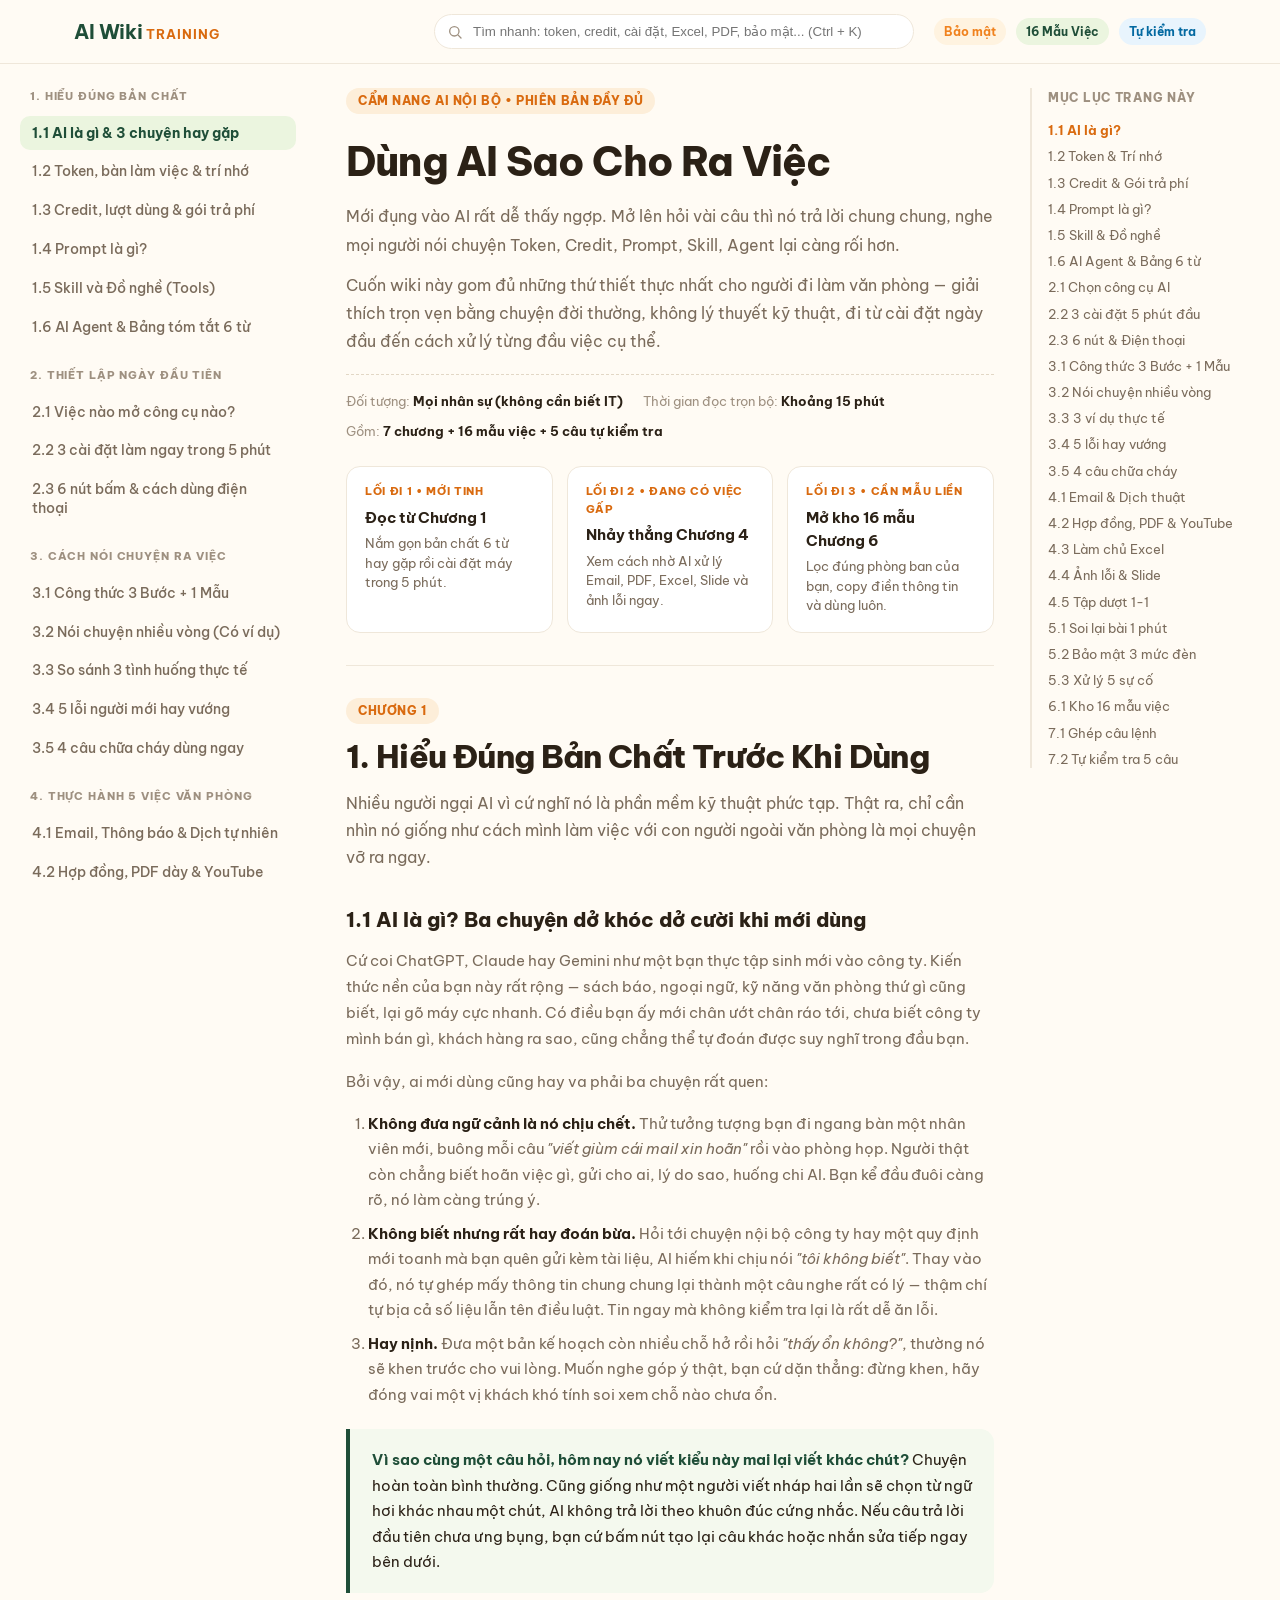
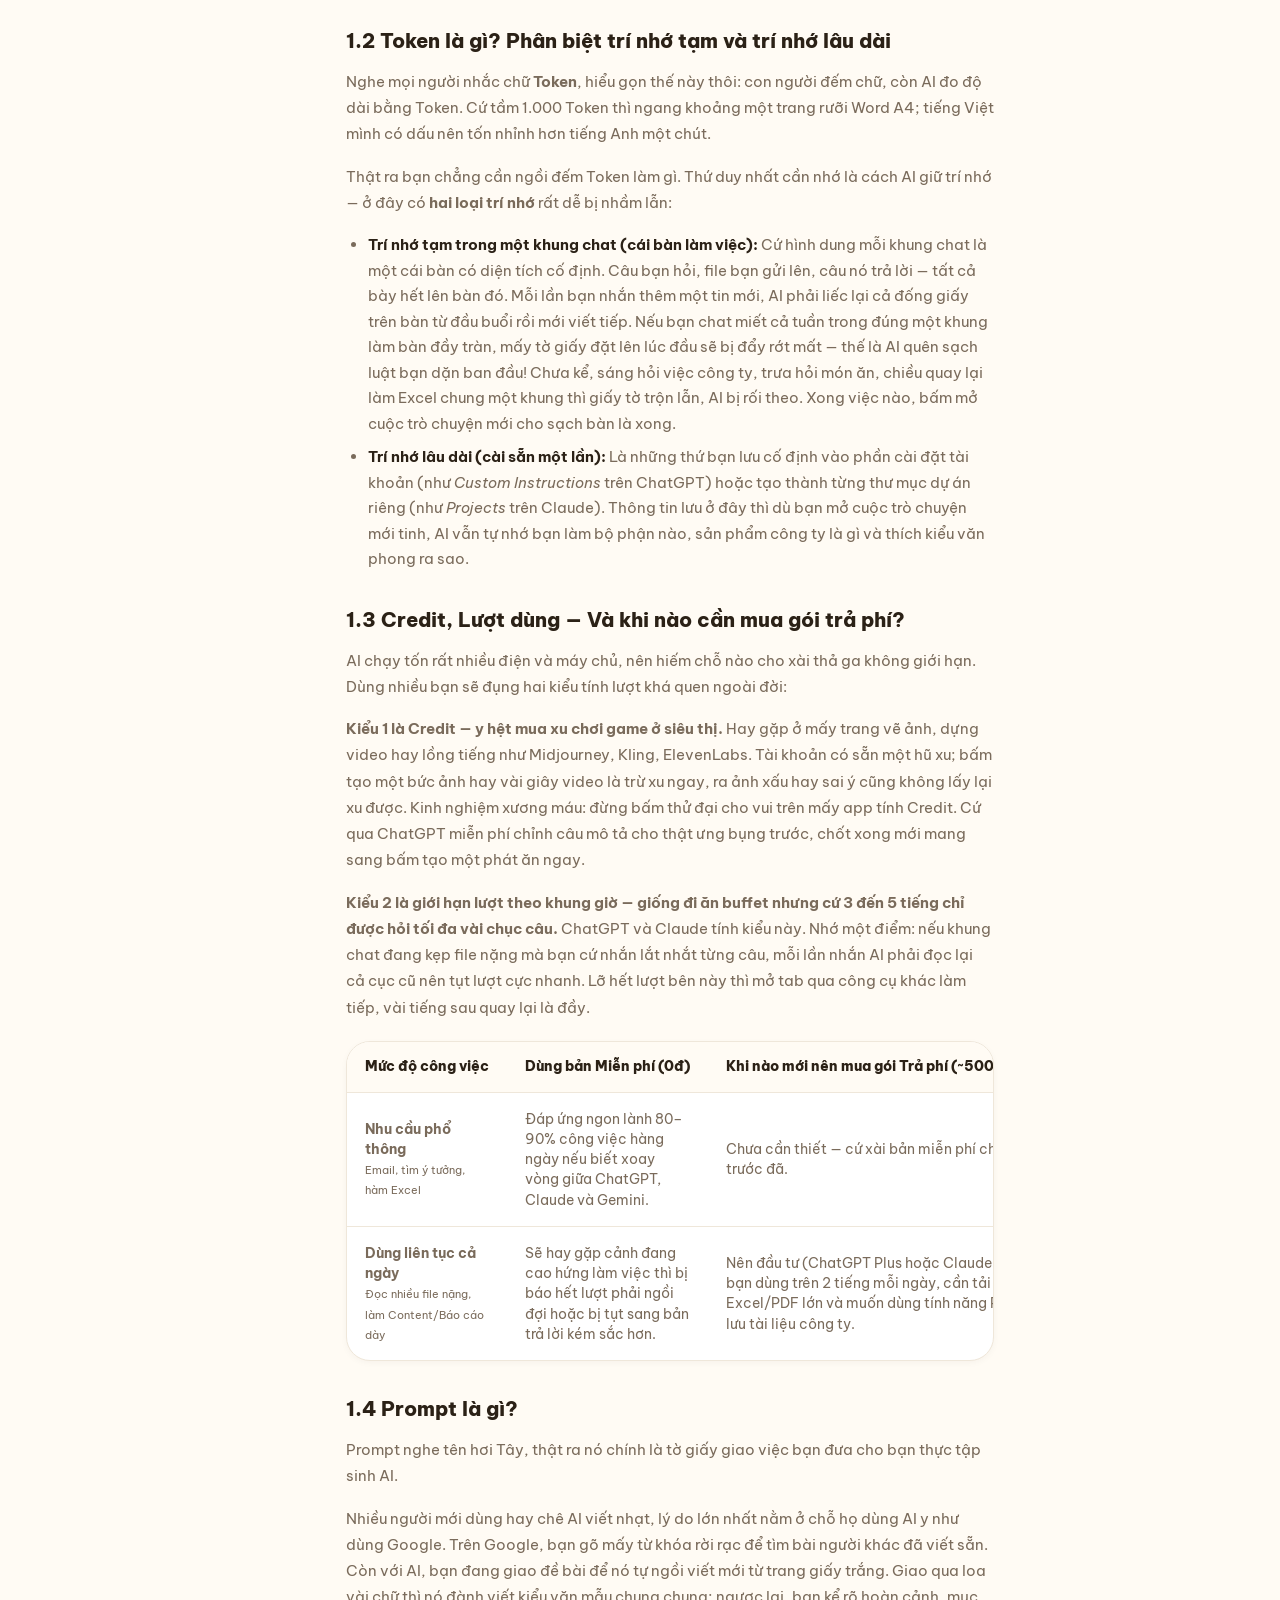
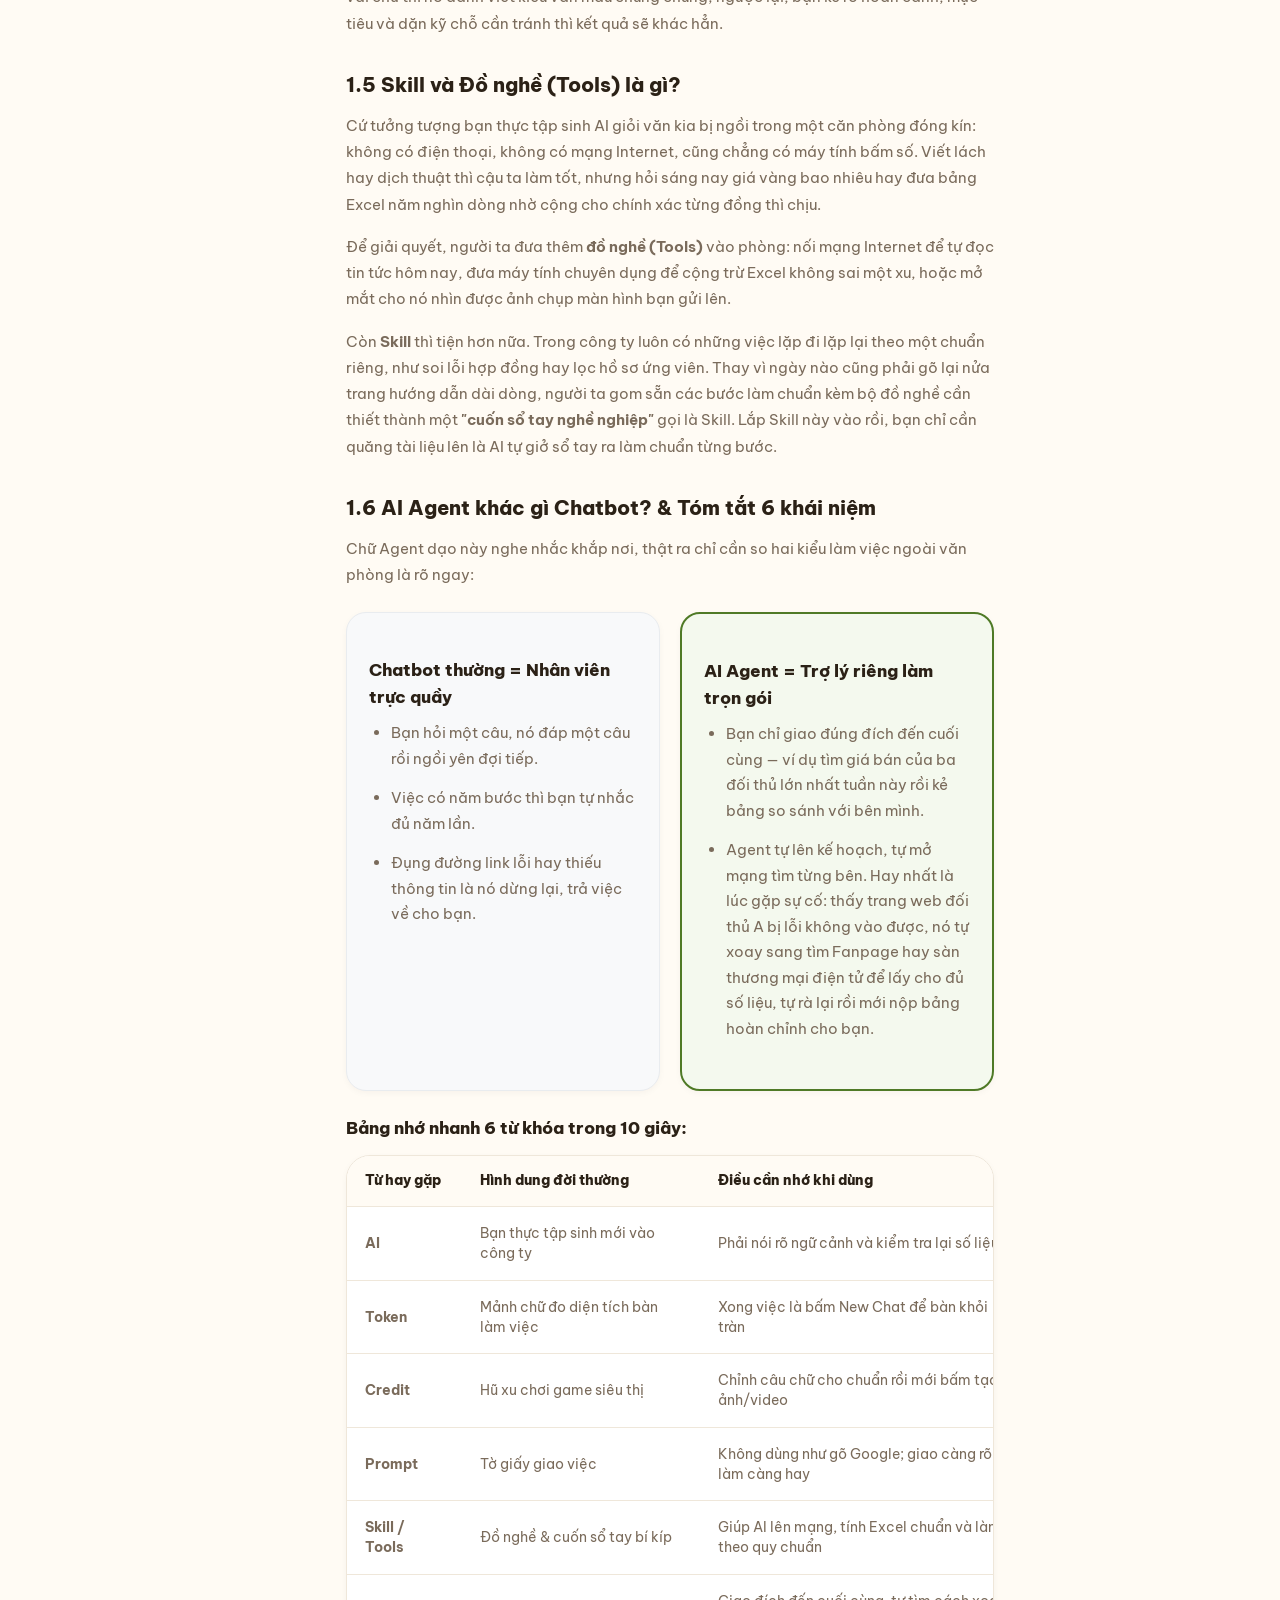
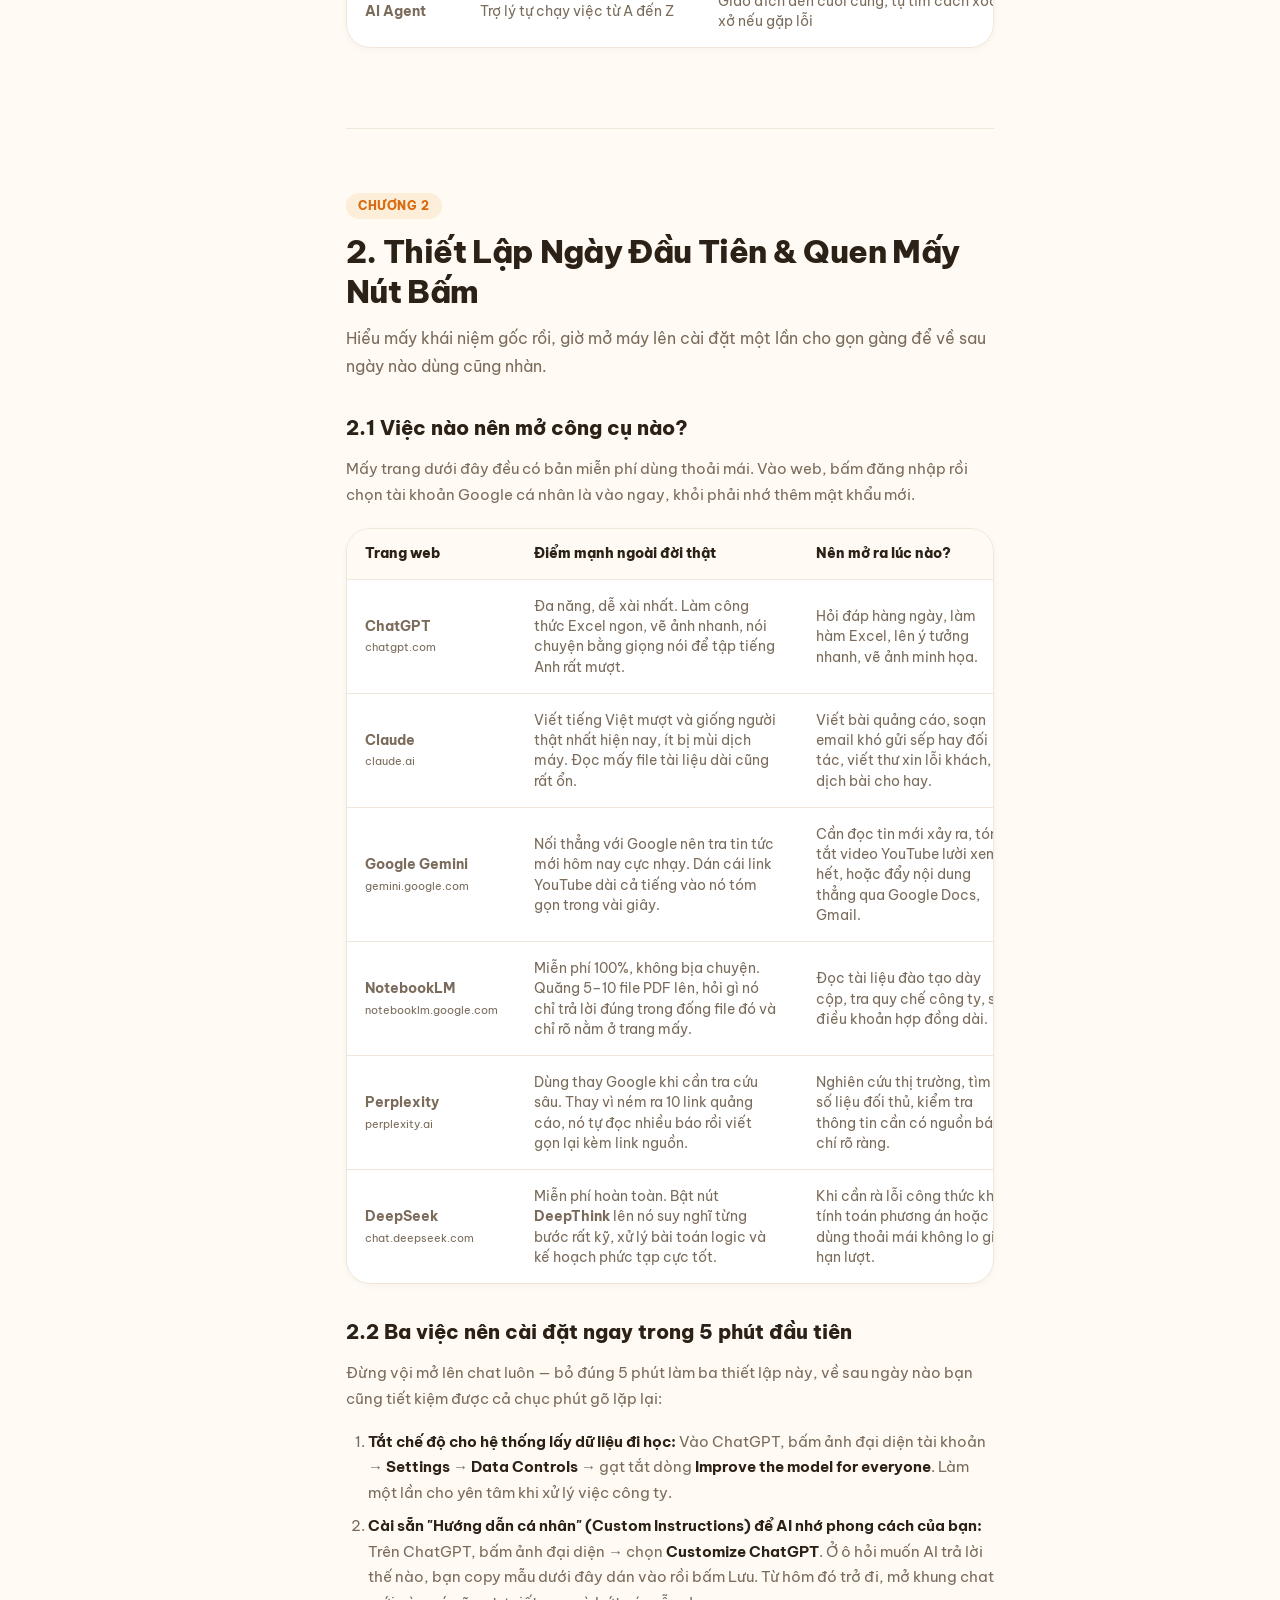
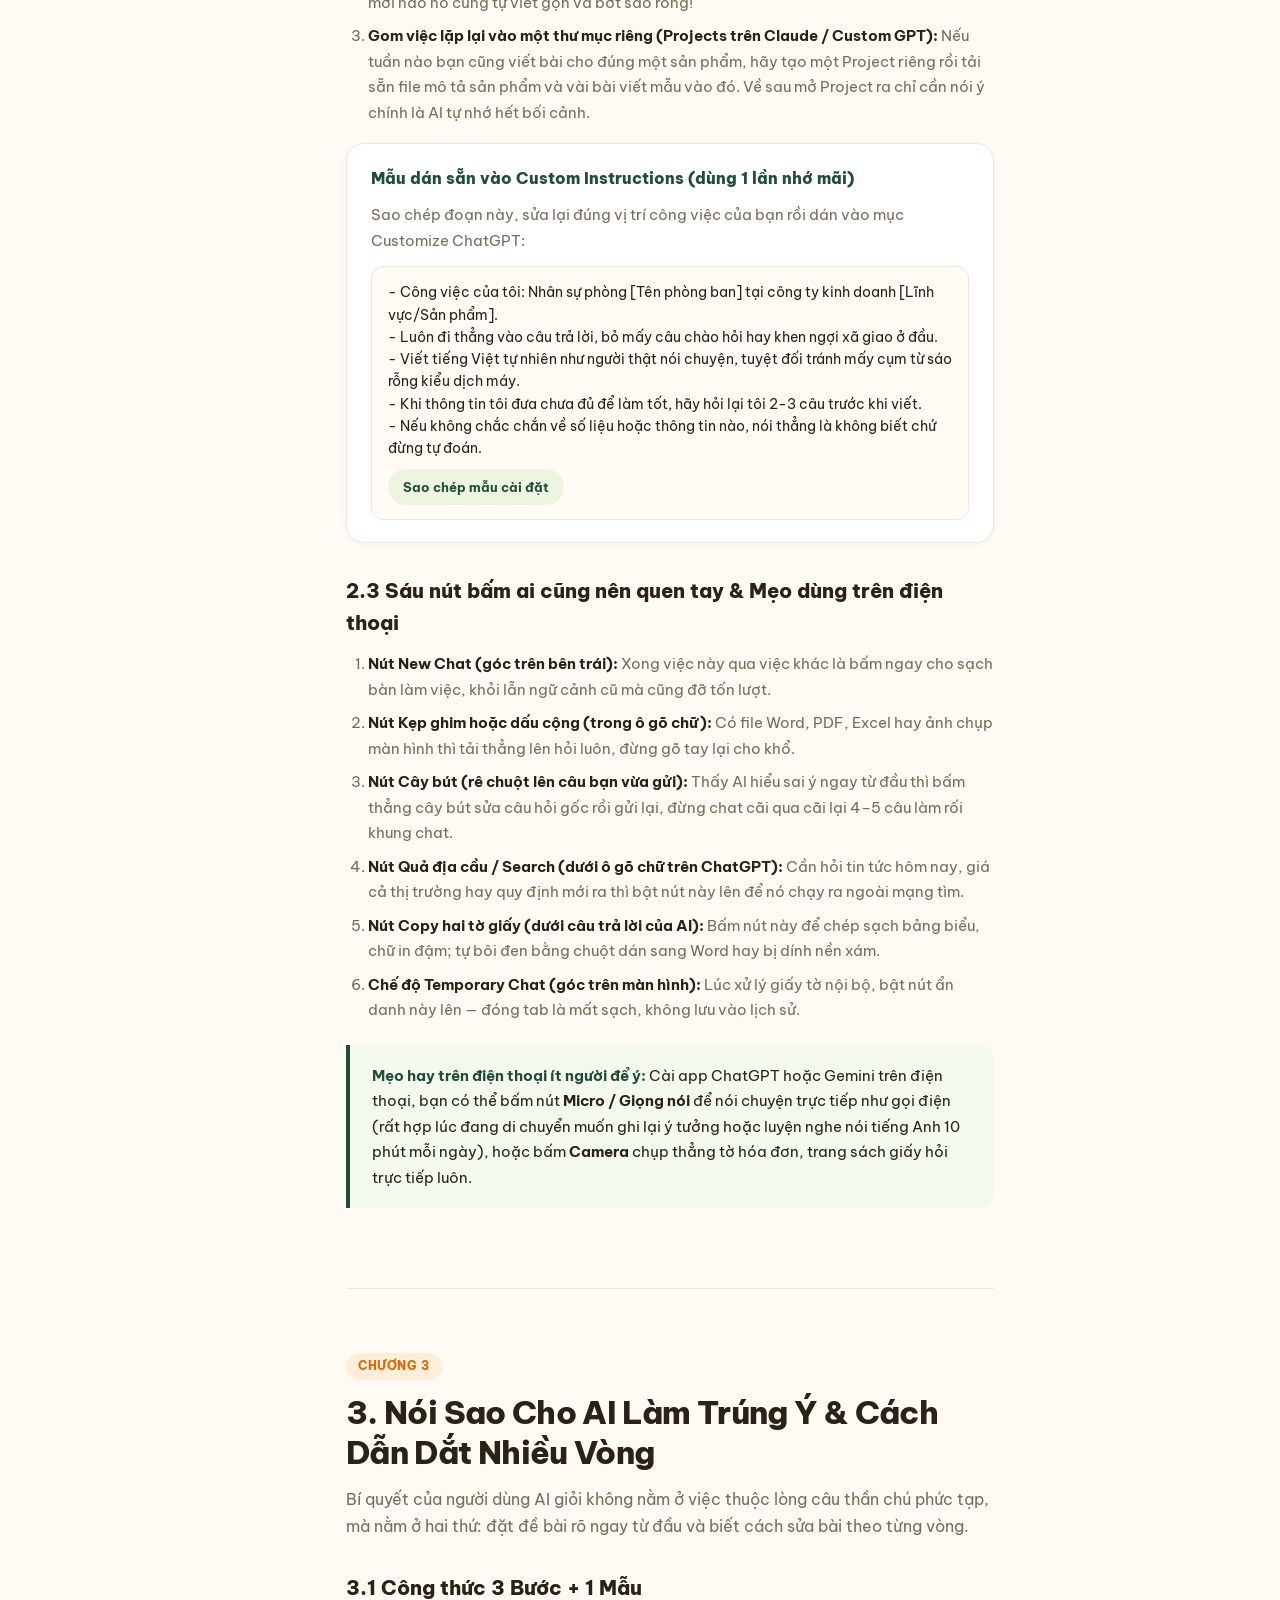
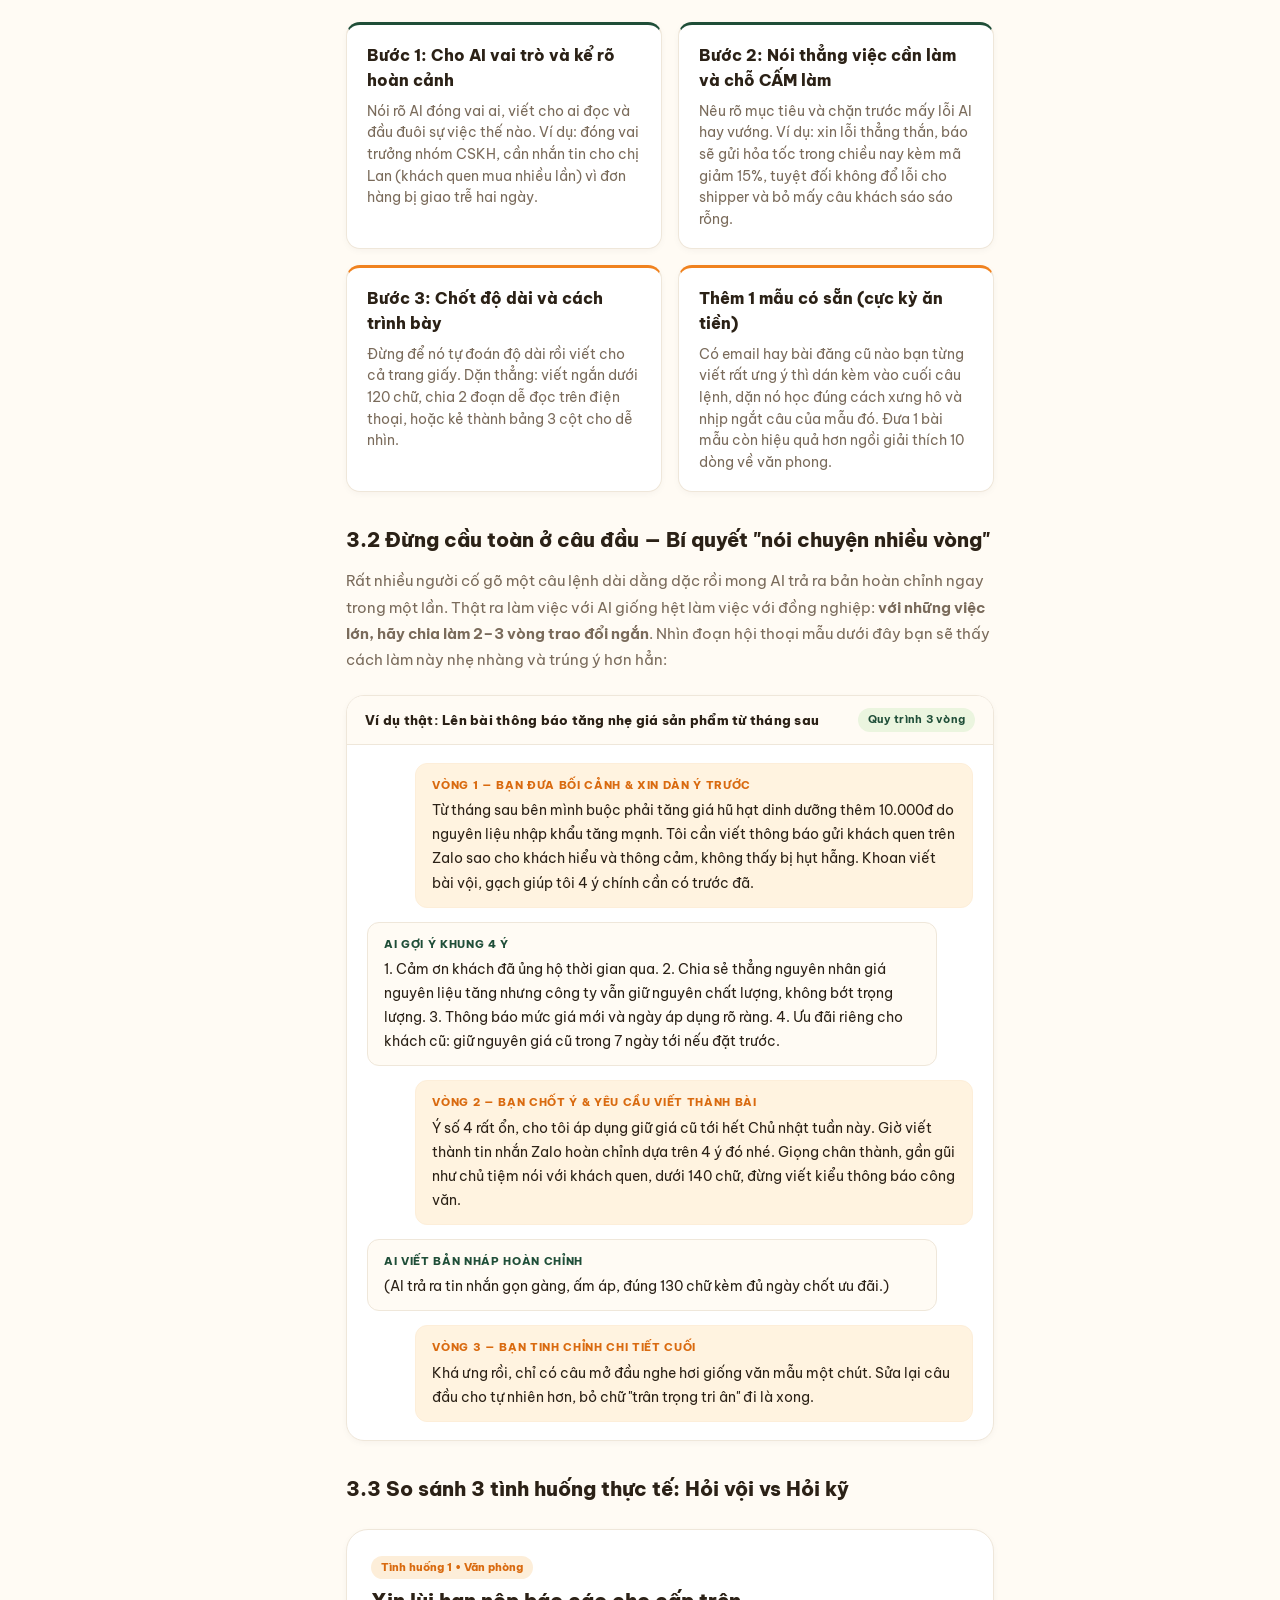
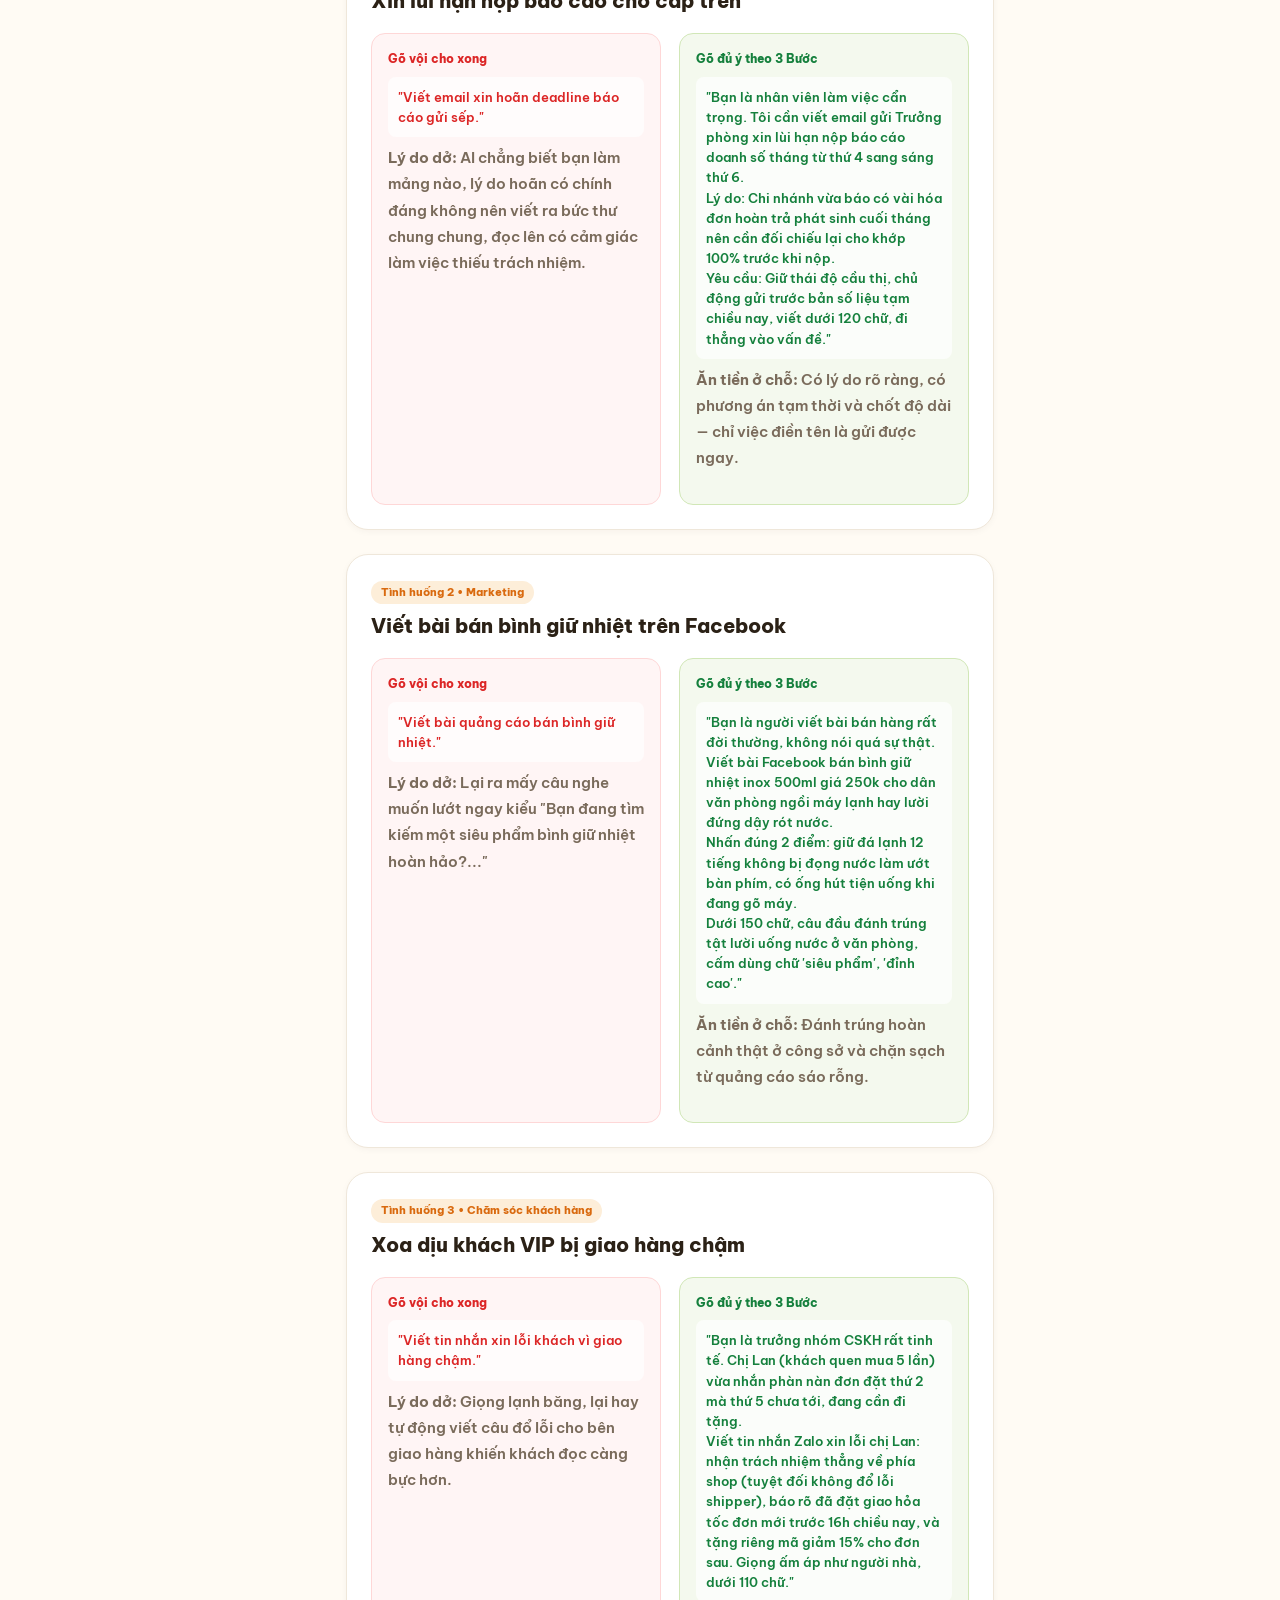
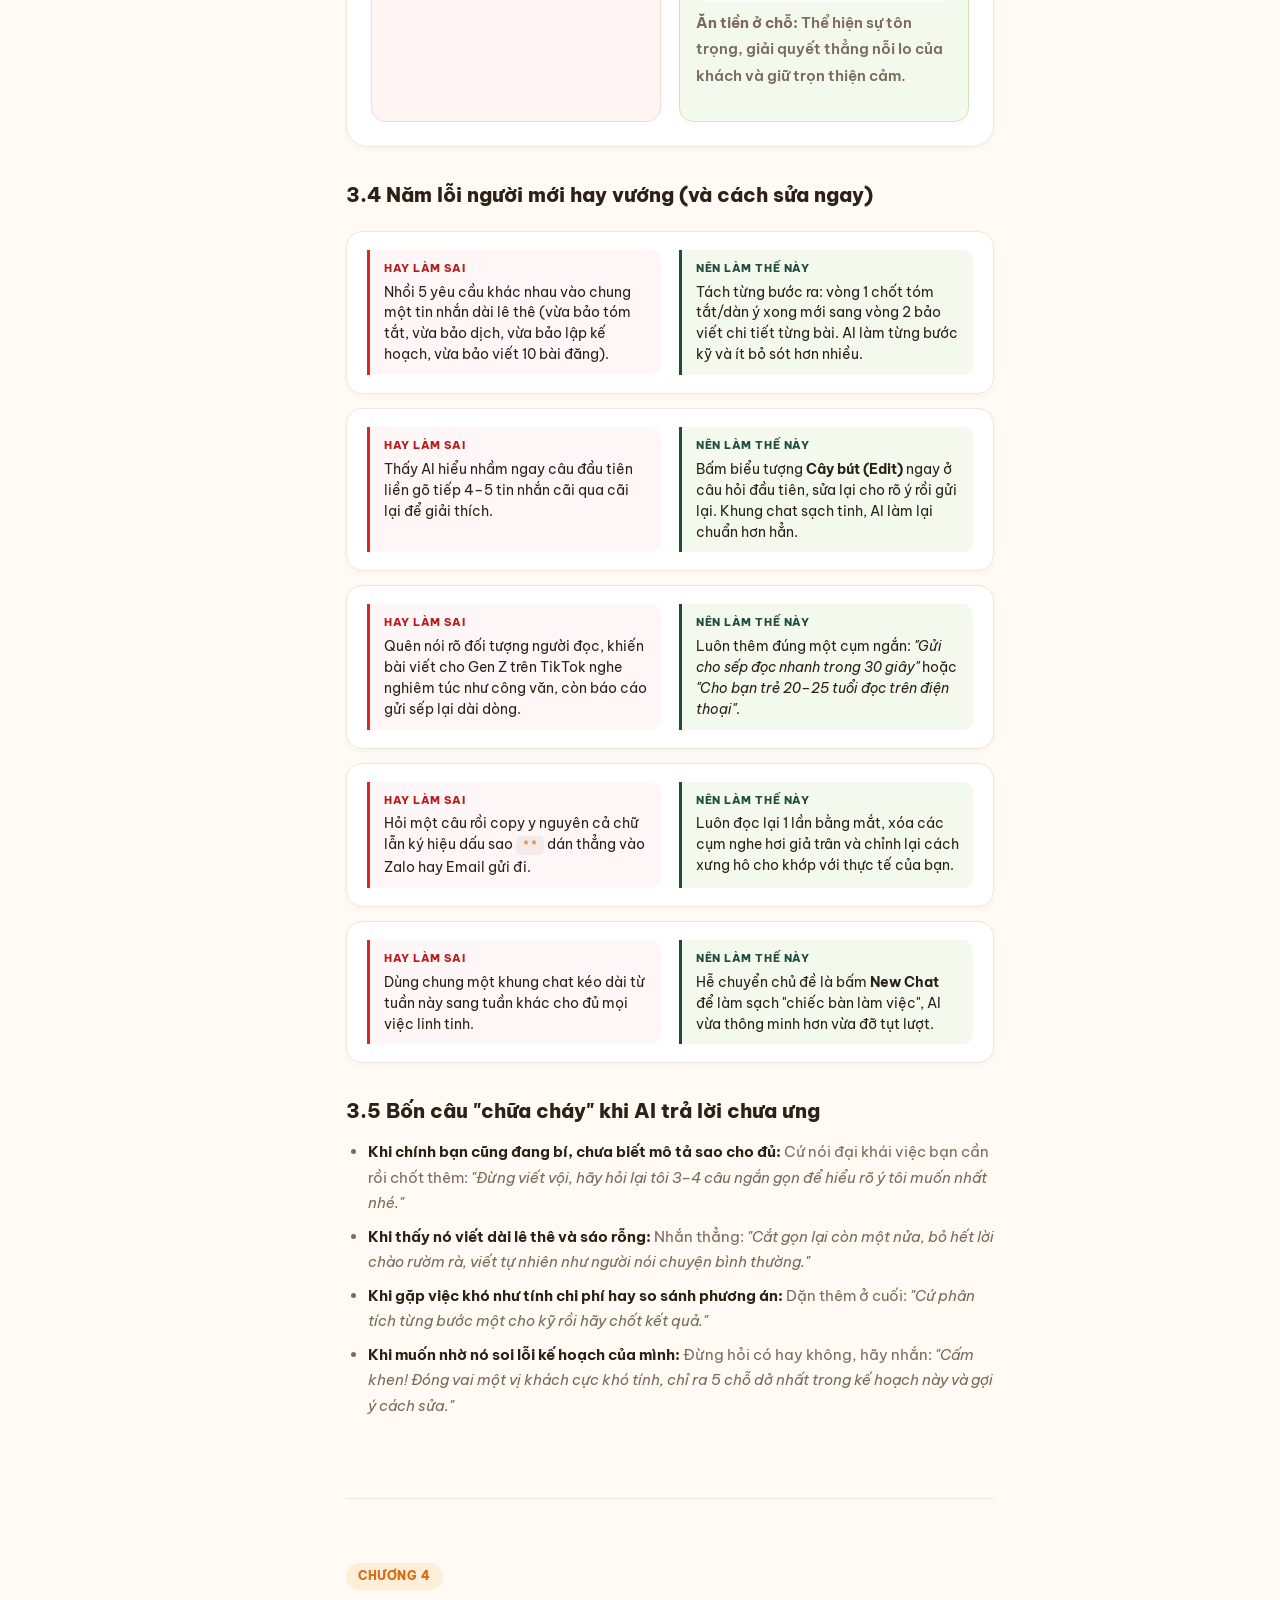
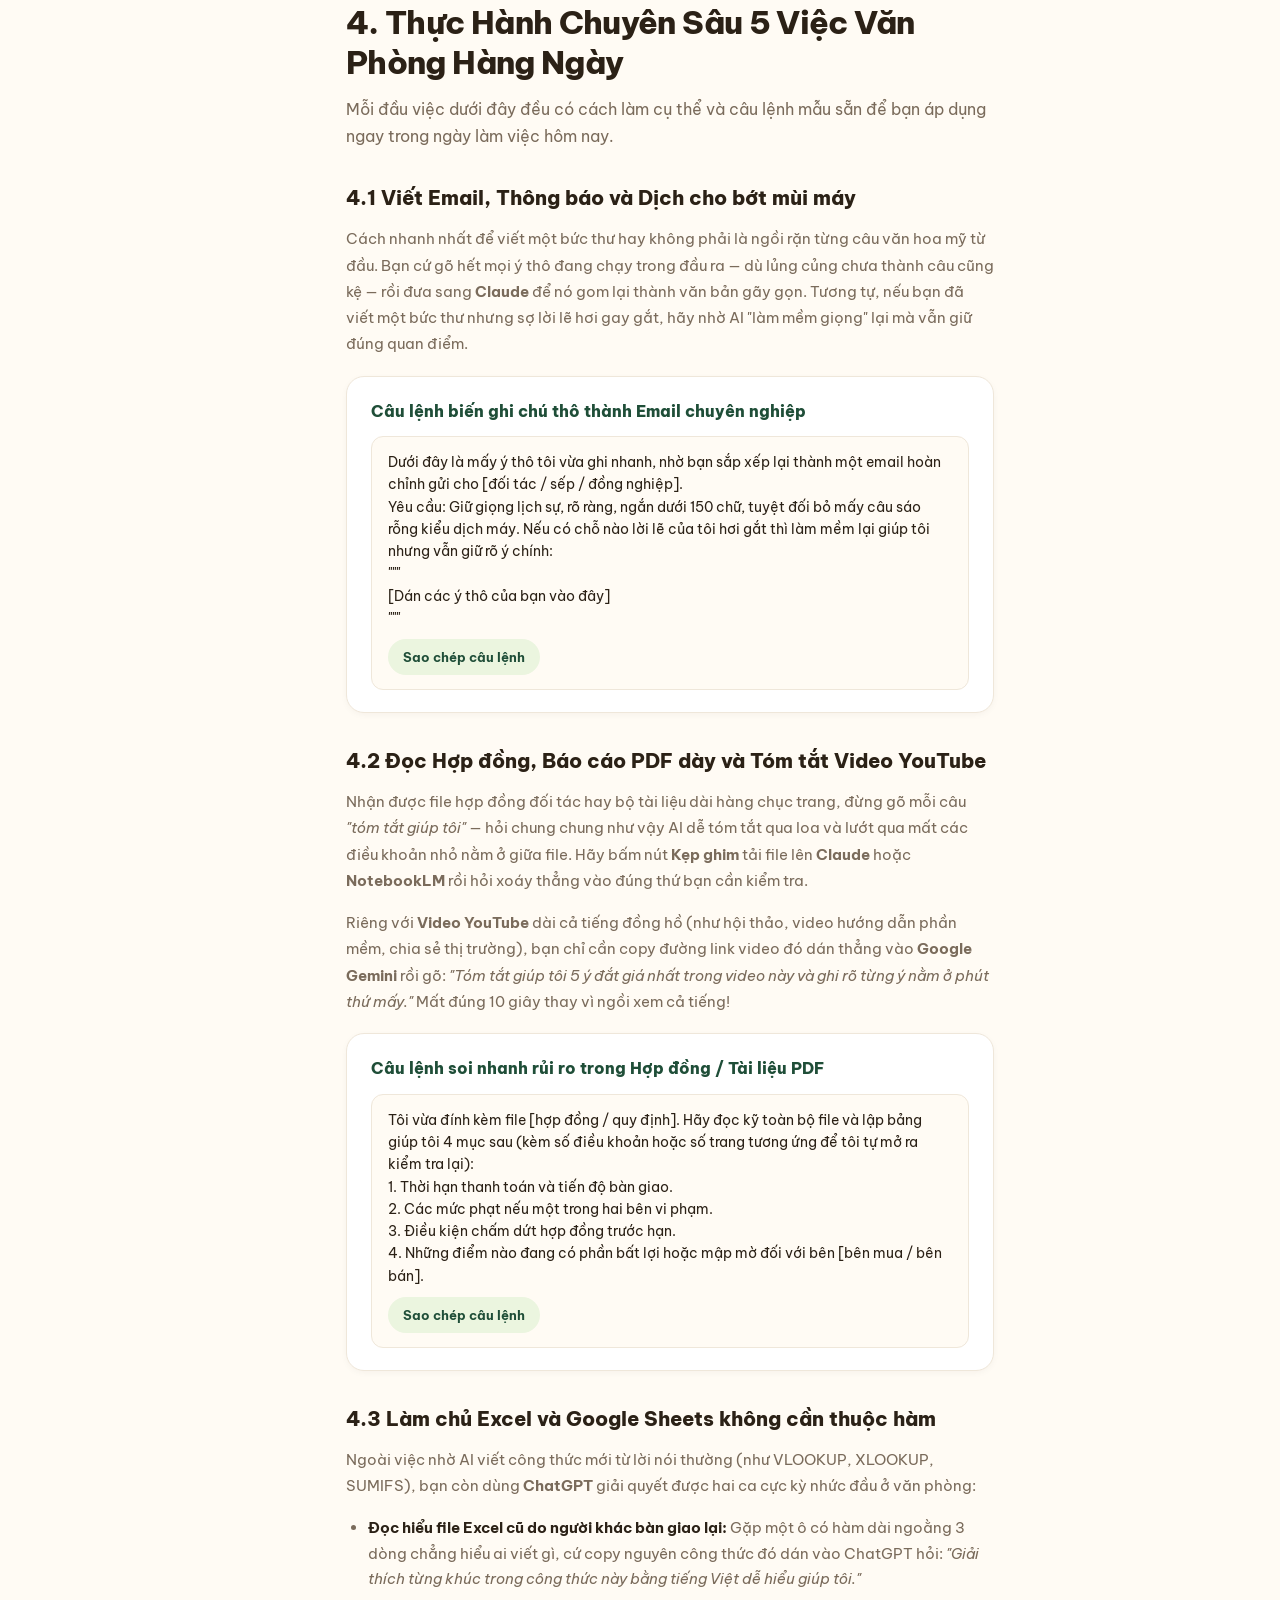
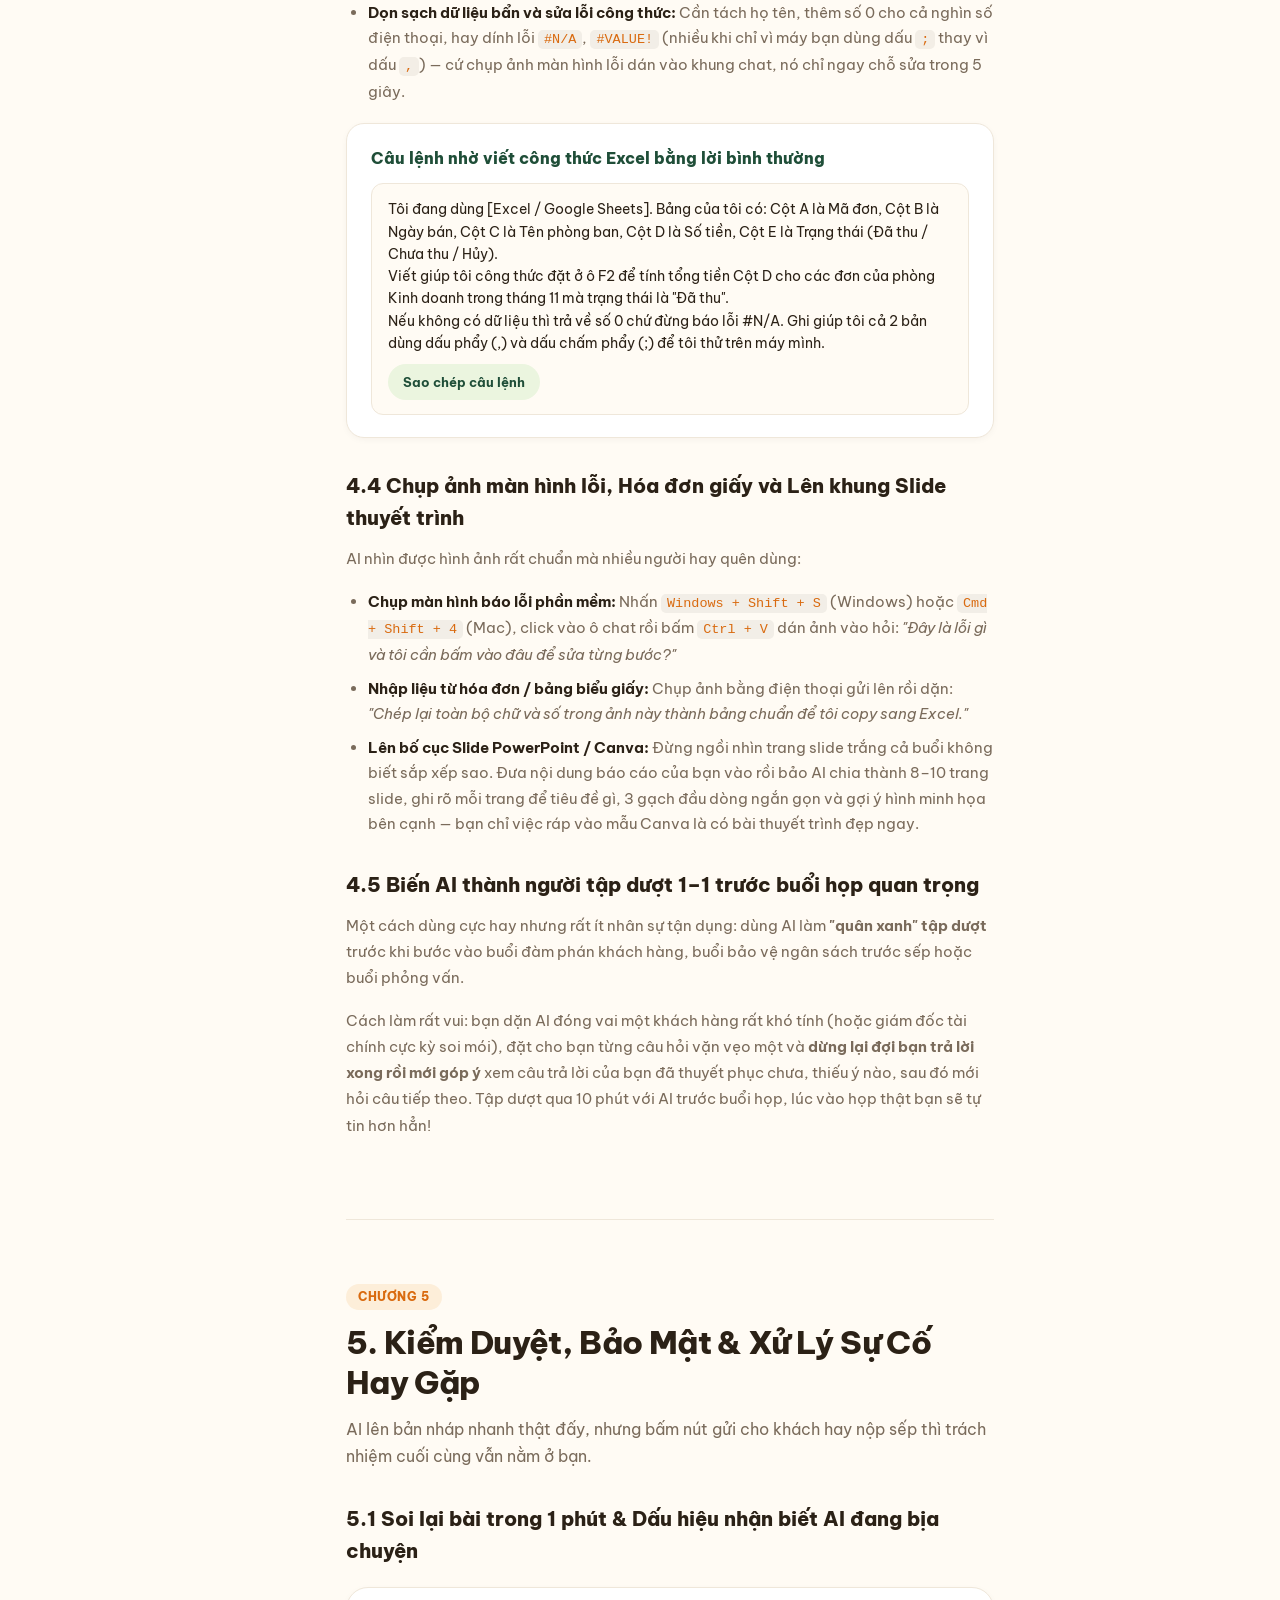
==== commit c06f4570: "feat: reformat wiki with interactive visual components, 16 filterable templates, playbooks, and quiz" ====
--- a/index.html
+++ b/index.html
@@ -3,14 +3,17 @@
 <head>
   <meta charset="UTF-8">
   <meta name="viewport" content="width=device-width, initial-scale=1.0, maximum-scale=5.0">
-  <title>AI Training Wiki - Dùng AI Sao Cho Ra Việc</title>
-  <meta name="description" content="Cẩm nang dùng AI thiết thực cho công việc văn phòng: hiểu gọn bản chất AI, Token, Credit, Prompt, Skill, Agent và hướng dẫn chi tiết cách thao tác hàng ngày.">
+  <title>AI Training Wiki - Cẩm nang dùng AI thực tế cho công việc</title>
+  <meta name="description" content="Cẩm nang hướng dẫn dùng AI đầy đủ, dễ hiểu cho người đi làm: hiểu gọn bản chất AI, Token, Credit, Prompt, Skill, Agent; cài đặt ngày đầu; thực hành Email, Excel, PDF, Slide và 16 mẫu việc theo phòng ban.">
   <link rel="preconnect" href="https://fonts.googleapis.com">
   <link rel="preconnect" href="https://fonts.gstatic.com" crossorigin>
   <link href="https://fonts.googleapis.com/css2?family=Be+Vietnam+Pro:ital,wght@0,400;0,500;0,600;0,700;0,800;1,400;1,600&display=swap" rel="stylesheet">
   <link rel="stylesheet" href="shared/styles.css">
 </head>
 <body>
+
+  <!-- READING PROGRESS BAR -->
+  <div id="reading-progress"></div>
 
   <!-- FULL-PAGE SPLASH LOADER -->
   <div id="page-loader">
@@ -43,13 +46,14 @@
 
       <div class="search-box" style="flex:1;max-width:480px;">
         <svg width="16" height="16" viewBox="0 0 24 24" fill="none"><circle cx="11" cy="11" r="7" stroke="currentColor" stroke-width="2"/><path d="M21 21l-4.3-4.3" stroke="currentColor" stroke-width="2" stroke-linecap="round"/></svg>
-        <input type="text" id="wiki-quick-search" placeholder="Tìm nhanh: AI là gì, token, credit, prompt, làm Excel... (Ctrl + K)" aria-label="Tìm kiếm nội bộ">
+        <input type="text" id="wiki-quick-search" placeholder="Tìm nhanh: token, credit, cài đặt, Excel, PDF, bảo mật... (Ctrl + K)" aria-label="Tìm kiếm nội bộ">
         <div class="search-suggestions" hidden></div>
       </div>
 
-      <div class="header-actions" style="display:flex;align-items:center;gap:12px;">
+      <div class="header-actions" style="display:flex;align-items:center;gap:10px;">
         <a href="#ch5-2" class="tag-pill pill-orange" style="font-size:12px;text-decoration:none;">Bảo mật</a>
-        <a href="#ch6-1" class="tag-pill pill-green" style="font-size:12px;text-decoration:none;">Kho Mẫu</a>
+        <a href="#ch6-1" class="tag-pill pill-green" style="font-size:12px;text-decoration:none;">16 Mẫu Việc</a>
+        <a href="#quiz-section" class="tag-pill pill-blue" style="font-size:12px;text-decoration:none;">Tự kiểm tra</a>
       </div>
     </div>
   </header>
@@ -63,105 +67,57 @@
     <!-- 1. LEFT VERTICAL NAVIGATION SIDEBAR -->
     <aside class="wiki-sidebar" id="wiki-sidebar">
 
-      <!-- Group 1 -->
       <div class="wiki-nav-group">
-        <div class="wiki-group-title">1. Hiểu đúng bản chất trước khi dùng</div>
-        <a href="#ch1-1" class="wiki-nav-item active">
-          <span>1.1 AI là gì?</span>
-        </a>
-        <a href="#ch1-2" class="wiki-nav-item">
-          <span>1.2 Token và vì sao AI hay quên?</span>
-        </a>
-        <a href="#ch1-3" class="wiki-nav-item">
-          <span>1.3 Credit và giới hạn lượt dùng</span>
-        </a>
-        <a href="#ch1-4" class="wiki-nav-item">
-          <span>1.4 Prompt là gì?</span>
-        </a>
-        <a href="#ch1-5" class="wiki-nav-item">
-          <span>1.5 Skill và Đồ nghề (Tools)</span>
-        </a>
-        <a href="#ch1-6" class="wiki-nav-item">
-          <span>1.6 AI Agent khác gì Chatbot?</span>
-        </a>
-      </div>
-
-      <!-- Group 2 -->
+        <div class="wiki-group-title">1. Hiểu đúng bản chất</div>
+        <a href="#ch1-1" class="wiki-nav-item active"><span>1.1 AI là gì &amp; 3 chuyện hay gặp</span></a>
+        <a href="#ch1-2" class="wiki-nav-item"><span>1.2 Token, bàn làm việc &amp; trí nhớ</span></a>
+        <a href="#ch1-3" class="wiki-nav-item"><span>1.3 Credit, lượt dùng &amp; gói trả phí</span></a>
+        <a href="#ch1-4" class="wiki-nav-item"><span>1.4 Prompt là gì?</span></a>
+        <a href="#ch1-5" class="wiki-nav-item"><span>1.5 Skill và Đồ nghề (Tools)</span></a>
+        <a href="#ch1-6" class="wiki-nav-item"><span>1.6 AI Agent &amp; Bảng tóm tắt 6 từ</span></a>
+      </div>
+
       <div class="wiki-nav-group">
-        <div class="wiki-group-title">2. Mở máy lên làm thật</div>
-        <a href="#ch2-1" class="wiki-nav-item">
-          <span>2.1 Việc nào mở công cụ nào?</span>
-        </a>
-        <a href="#ch2-2" class="wiki-nav-item">
-          <span>2.2 6 nút bấm cần quen tay</span>
-        </a>
-      </div>
-
-      <!-- Group 3 -->
+        <div class="wiki-group-title">2. Thiết lập ngày đầu tiên</div>
+        <a href="#ch2-1" class="wiki-nav-item"><span>2.1 Việc nào mở công cụ nào?</span></a>
+        <a href="#ch2-2" class="wiki-nav-item"><span>2.2 3 cài đặt làm ngay trong 5 phút</span></a>
+        <a href="#ch2-3" class="wiki-nav-item"><span>2.3 6 nút bấm &amp; cách dùng điện thoại</span></a>
+      </div>
+
       <div class="wiki-nav-group">
-        <div class="wiki-group-title">3. Nói sao cho AI làm trúng ý</div>
-        <a href="#ch3-1" class="wiki-nav-item">
-          <span>3.1 Công thức 3 Bước + 1 Mẫu</span>
-        </a>
-        <a href="#ch3-2" class="wiki-nav-item">
-          <span>3.2 Thử so sánh cách hỏi vội &amp; hỏi kỹ</span>
-        </a>
-        <a href="#ch3-3" class="wiki-nav-item">
-          <span>3.3 4 câu chữa cháy khi AI trả lời chán</span>
-        </a>
-      </div>
-
-      <!-- Group 4 -->
+        <div class="wiki-group-title">3. Cách nói chuyện ra việc</div>
+        <a href="#ch3-1" class="wiki-nav-item"><span>3.1 Công thức 3 Bước + 1 Mẫu</span></a>
+        <a href="#ch3-2" class="wiki-nav-item"><span>3.2 Nói chuyện nhiều vòng (Có ví dụ)</span></a>
+        <a href="#ch3-3" class="wiki-nav-item"><span>3.3 So sánh 3 tình huống thực tế</span></a>
+        <a href="#ch3-4" class="wiki-nav-item"><span>3.4 5 lỗi người mới hay vướng</span></a>
+        <a href="#ch3-5" class="wiki-nav-item"><span>3.5 4 câu chữa cháy dùng ngay</span></a>
+      </div>
+
       <div class="wiki-nav-group">
-        <div class="wiki-group-title">4. Áp dụng vào việc hàng ngày</div>
-        <a href="#ch4-1" class="wiki-nav-item">
-          <span>4.1 Viết Email &amp; Dịch cho bớt mùi máy</span>
-        </a>
-        <a href="#ch4-2" class="wiki-nav-item">
-          <span>4.2 Đọc Hợp đồng &amp; PDF dày</span>
-        </a>
-        <a href="#ch4-3" class="wiki-nav-item">
-          <span>4.3 Làm Excel không cần thuộc hàm</span>
-        </a>
-        <a href="#ch4-4" class="wiki-nav-item">
-          <span>4.4 Chụp màn hình dán thẳng vào hỏi</span>
-        </a>
-      </div>
-
-      <!-- Group 5 -->
+        <div class="wiki-group-title">4. Thực hành 5 việc văn phòng</div>
+        <a href="#ch4-1" class="wiki-nav-item"><span>4.1 Email, Thông báo &amp; Dịch tự nhiên</span></a>
+        <a href="#ch4-2" class="wiki-nav-item"><span>4.2 Hợp đồng, PDF dày &amp; YouTube</span></a>
+        <a href="#ch4-3" class="wiki-nav-item"><span>4.3 Làm chủ Excel &amp; Google Sheets</span></a>
+        <a href="#ch4-4" class="wiki-nav-item"><span>4.4 Ảnh màn hình, Hóa đơn &amp; Slide</span></a>
+        <a href="#ch4-5" class="wiki-nav-item"><span>4.5 Tập dượt 1-1 trước buổi họp</span></a>
+      </div>
+
       <div class="wiki-nav-group">
-        <div class="wiki-group-title">5. Soi lại bài &amp; Giữ an toàn dữ liệu</div>
-        <a href="#ch5-1" class="wiki-nav-item">
-          <span>5.1 3 việc soi nhanh trong 1 phút</span>
-        </a>
-        <a href="#ch5-2" class="wiki-nav-item">
-          <span>5.2 Quy tắc bảo mật &amp; Mẹo ẩn danh</span>
-        </a>
-      </div>
-
-      <!-- Group 6 -->
+        <div class="wiki-group-title">5. Kiểm duyệt, Sửa lỗi &amp; Bảo mật</div>
+        <a href="#ch5-1" class="wiki-nav-item"><span>5.1 Soi lại bài trong 1 phút</span></a>
+        <a href="#ch5-2" class="wiki-nav-item"><span>5.2 Đèn giao thông bảo mật 3 mức</span></a>
+        <a href="#ch5-3" class="wiki-nav-item"><span>5.3 Xử lý 5 sự cố hay gặp</span></a>
+      </div>
+
       <div class="wiki-nav-group">
-        <div class="wiki-group-title">6. Mẫu giao việc sẵn theo Phòng ban</div>
-        <a href="#ch6-1" class="wiki-nav-item">
-          <span>6.1 Hành chính - Nhân sự</span>
-        </a>
-        <a href="#ch6-2" class="wiki-nav-item">
-          <span>6.2 Marketing &amp; Nội dung</span>
-        </a>
-        <a href="#ch6-3" class="wiki-nav-item">
-          <span>6.3 Kinh doanh &amp; CSKH</span>
-        </a>
-        <a href="#ch6-4" class="wiki-nav-item">
-          <span>6.4 Kế toán, Excel &amp; Họp giao ban</span>
-        </a>
-      </div>
-
-      <!-- Group 7 -->
+        <div class="wiki-group-title">6. Kho 16 mẫu việc theo bộ phận</div>
+        <a href="#ch6-1" class="wiki-nav-item"><span>6.1 Chọn bộ phận &amp; Copy dùng ngay</span></a>
+      </div>
+
       <div class="wiki-nav-group">
-        <div class="wiki-group-title">7. Tiện ích ghép nhanh</div>
-        <a href="#tool-builder" class="wiki-nav-item">
-          <span>7.1 Tự chọn và ghép câu lệnh</span>
-        </a>
+        <div class="wiki-group-title">7. Thực hành &amp; Tự kiểm tra</div>
+        <a href="#tool-builder" class="wiki-nav-item"><span>7.1 Công cụ ghép câu lệnh nhanh</span></a>
+        <a href="#quiz-section" class="wiki-nav-item"><span>7.2 Trắc nghiệm nhanh 5 tình huống</span></a>
       </div>
 
     </aside>
@@ -171,16 +127,40 @@
 
       <!-- DOC HEADER -->
       <header class="doc-header">
-        <span class="chapter-badge">Cẩm nang AI nội bộ • Dễ đọc, dễ áp dụng</span>
-        <h1 style="font-size:clamp(28px, 3.2vw, 38px);font-weight:800;color:var(--ink);line-height:1.22;margin:12px 0 16px;letter-spacing:-0.02em;">
+        <span class="chapter-badge">Cẩm nang AI nội bộ • Phiên bản đầy đủ</span>
+        <h1 style="font-size:clamp(28px, 3.2vw, 40px);font-weight:800;color:var(--ink);line-height:1.2;margin:12px 0 16px;letter-spacing:-0.02em;">
           Dùng AI Sao Cho Ra Việc
         </h1>
         <p style="font-size:16px;line-height:1.8;color:var(--ink-soft);margin-bottom:12px;">
-          Mới đụng vào AI rất dễ bị ngợp. Mở lên hỏi vài câu thì nó trả lời chung chung, nghe xung quanh bàn chuyện Token, Credit, Prompt, Skill, Agent lại càng rối hơn.
+          Mới đụng vào AI rất dễ thấy ngợp. Mở lên hỏi vài câu thì nó trả lời chung chung, nghe mọi người nói chuyện Token, Credit, Prompt, Skill, Agent lại càng rối hơn.
         </p>
         <p style="font-size:15.5px;line-height:1.8;color:var(--ink-soft);margin-bottom:0;">
-          Cuốn cẩm nang này gom lại những thứ thiết thực nhất cho công việc văn phòng — giải thích mọi thứ bằng ngôn ngữ bình thường, không lý thuyết hàn lâm, đọc xong là mở máy làm được ngay.
+          Cuốn wiki này gom đủ những thứ thiết thực nhất cho người đi làm văn phòng — giải thích trọn vẹn bằng chuyện đời thường, không lý thuyết kỹ thuật, đi từ cài đặt ngày đầu đến cách xử lý từng đầu việc cụ thể.
         </p>
+
+        <div class="doc-meta-row">
+          <span>Đối tượng: <b>Mọi nhân sự (không cần biết IT)</b></span>
+          <span>Thời gian đọc trọn bộ: <b>Khoảng 15 phút</b></span>
+          <span>Gồm: <b>7 chương + 16 mẫu việc + 5 câu tự kiểm tra</b></span>
+        </div>
+
+        <div class="quick-paths">
+          <a href="#ch1-1" class="qp-card">
+            <span class="qp-step">Lối đi 1 • Mới tinh</span>
+            <b>Đọc từ Chương 1</b>
+            <span class="qp-desc">Nắm gọn bản chất 6 từ hay gặp rồi cài đặt máy trong 5 phút.</span>
+          </a>
+          <a href="#ch4-1" class="qp-card">
+            <span class="qp-step">Lối đi 2 • Đang có việc gấp</span>
+            <b>Nhảy thẳng Chương 4</b>
+            <span class="qp-desc">Xem cách nhờ AI xử lý Email, PDF, Excel, Slide và ảnh lỗi ngay.</span>
+          </a>
+          <a href="#ch6-1" class="qp-card">
+            <span class="qp-step">Lối đi 3 • Cần mẫu liền</span>
+            <b>Mở kho 16 mẫu Chương 6</b>
+            <span class="qp-desc">Lọc đúng phòng ban của bạn, copy điền thông tin và dùng luôn.</span>
+          </a>
+        </div>
       </header>
 
       <!-- ========================================================
@@ -190,67 +170,103 @@
         <span class="chapter-badge">Chương 1</span>
         <h2 class="chapter-title">1. Hiểu Đúng Bản Chất Trước Khi Dùng</h2>
         <p class="chapter-lead">
-          Nhiều người ngại AI vì cứ nghĩ nó là thứ gì đó rất kỹ thuật. Thật ra, chỉ cần nhìn nó giống như cách mình làm việc với con người ngoài đời là mọi chuyện trở nên cực kỳ dễ hiểu.
+          Nhiều người ngại AI vì cứ nghĩ nó là phần mềm kỹ thuật phức tạp. Thật ra, chỉ cần nhìn nó giống như cách mình làm việc với con người ngoài văn phòng là mọi chuyện vỡ ra ngay.
         </p>
 
         <!-- 1.1 -->
         <section class="doc-section">
-          <h3>1.1 AI là gì?</h3>
-          <p>
-            Cứ coi ChatGPT, Claude hay Gemini như một bạn thực tập sinh mới vào công ty. Kiến thức nền của bạn này rất rộng — sách báo, ngoại ngữ, kỹ năng văn phòng thứ gì cũng biết, lại làm việc cực nhanh. Có điều bạn ấy mới chân ướt chân ráo tới, chưa biết công ty mình bán gì, khách hàng ra sao, cũng chẳng thể tự đoán được suy nghĩ trong đầu bạn.
-          </p>
-          <p>
-            Bởi vậy, lúc mới dùng rất hay gặp ba chuyện dở khóc dở cười:
+          <h3>1.1 AI là gì? Ba chuyện dở khóc dở cười khi mới dùng</h3>
+          <p>
+            Cứ coi ChatGPT, Claude hay Gemini như một bạn thực tập sinh mới vào công ty. Kiến thức nền của bạn này rất rộng — sách báo, ngoại ngữ, kỹ năng văn phòng thứ gì cũng biết, lại gõ máy cực nhanh. Có điều bạn ấy mới chân ướt chân ráo tới, chưa biết công ty mình bán gì, khách hàng ra sao, cũng chẳng thể tự đoán được suy nghĩ trong đầu bạn.
+          </p>
+          <p>
+            Bởi vậy, ai mới dùng cũng hay va phải ba chuyện rất quen:
           </p>
           <ol>
             <li>
-              <b>Không đưa ngữ cảnh là nó chịu chết.</b> Thử tưởng tượng bạn đi ngang bàn một nhân viên mới, buông mỗi câu <i>"viết giùm cái mail xin hoãn"</i> rồi đi họp. Người thật còn chẳng biết hoãn việc gì, gửi cho ai, lý do ra sao, huống chi AI. Bạn kể đầu đuôi càng rõ, nó làm càng trúng ý.
+              <b>Không đưa ngữ cảnh là nó chịu chết.</b> Thử tưởng tượng bạn đi ngang bàn một nhân viên mới, buông mỗi câu <i>"viết giùm cái mail xin hoãn"</i> rồi vào phòng họp. Người thật còn chẳng biết hoãn việc gì, gửi cho ai, lý do sao, huống chi AI. Bạn kể đầu đuôi càng rõ, nó làm càng trúng ý.
             </li>
             <li>
-              <b>Không biết nhưng rất hay đoán bừa.</b> Hỏi tới chuyện nội bộ công ty hay một quy định mới toanh mà bạn quên gửi kèm tài liệu, AI hiếm khi chịu nói <i>"tôi không biết"</i>. Thay vào đó, nó tự ghép mấy thông tin chung chung lại thành một câu nghe rất có lý — thậm chí bịa cả con số lẫn tên điều luật. Tin ngay mà không kiểm tra lại là rất dễ ăn lỗi.
+              <b>Không biết nhưng rất hay đoán bừa.</b> Hỏi tới chuyện nội bộ công ty hay một quy định mới toanh mà bạn quên gửi kèm tài liệu, AI hiếm khi chịu nói <i>"tôi không biết"</i>. Thay vào đó, nó tự ghép mấy thông tin chung chung lại thành một câu nghe rất có lý — thậm chí tự bịa cả số liệu lẫn tên điều luật. Tin ngay mà không kiểm tra lại là rất dễ ăn lỗi.
             </li>
             <li>
               <b>Hay nịnh.</b> Đưa một bản kế hoạch còn nhiều chỗ hở rồi hỏi <i>"thấy ổn không?"</i>, thường nó sẽ khen trước cho vui lòng. Muốn nghe góp ý thật, bạn cứ dặn thẳng: đừng khen, hãy đóng vai một vị khách khó tính soi xem chỗ nào chưa ổn.
             </li>
           </ol>
+
+          <div class="pull-quote">
+            <strong>Vì sao cùng một câu hỏi, hôm nay nó viết kiểu này mai lại viết khác chút?</strong>
+            Chuyện hoàn toàn bình thường. Cũng giống như một người viết nháp hai lần sẽ chọn từ ngữ hơi khác nhau một chút, AI không trả lời theo khuôn đúc cứng nhắc. Nếu câu trả lời đầu tiên chưa ưng bụng, bạn cứ bấm nút tạo lại câu khác hoặc nhắn sửa tiếp ngay bên dưới.
+          </div>
         </section>
 
         <!-- 1.2 -->
         <section class="doc-section" id="ch1-2">
-          <h3>1.2 Token là gì và vì sao chat lâu AI hay quên?</h3>
-          <p>
-            Nghe mọi người hay nhắc chữ Token, hiểu gọn thế này thôi: con người đếm chữ, còn AI đo độ dài bằng Token. Tầm 1.000 Token thì ngang khoảng một trang rưỡi Word A4; tiếng Việt mình có dấu nên tốn nhỉnh hơn tiếng Anh một chút.
-          </p>
-          <p>
-            Thật ra bạn chẳng cần ngồi đếm Token làm gì. Thứ duy nhất cần nhớ là cách AI giữ trí nhớ trong lúc chat. Cứ hình dung mỗi khung chat như một cái bàn làm việc có diện tích cố định. Câu bạn hỏi, file bạn gửi lên, câu nó trả lời — tất cả đều bày hết lên cái bàn đó. Cứ mỗi lần bạn nhắn thêm một tin mới, AI phải liếc lại cả đống giấy trên bàn từ đầu buổi rồi mới viết tiếp.
-          </p>
-          <p>
-            Thế nên mới có chuyện lạ đời: sáng dặn kỹ lắm, làm rất khôn, nhưng cứ chat miết trong đúng khung đó tới chiều thì bỗng dưng nó quên sạch luật ban đầu. Đơn giản thôi, bàn đầy quá nên mấy tờ giấy đặt lên lúc sáng bị đẩy rớt xuống đất mất rồi! Chưa kể, sáng hỏi việc công ty, trưa tiện tay hỏi món ăn, chiều lại quay về làm Excel trong cùng một ô chat thì giấy tờ trộn lẫn vào nhau, AI cũng rối theo. Xong việc nào, bấm mở cuộc trò chuyện mới cho sạch bàn — vậy là gọn.
-          </p>
+          <h3>1.2 Token là gì? Phân biệt trí nhớ tạm và trí nhớ lâu dài</h3>
+          <p>
+            Nghe mọi người nhắc chữ <b>Token</b>, hiểu gọn thế này thôi: con người đếm chữ, còn AI đo độ dài bằng Token. Cứ tầm 1.000 Token thì ngang khoảng một trang rưỡi Word A4; tiếng Việt mình có dấu nên tốn nhỉnh hơn tiếng Anh một chút.
+          </p>
+          <p>
+            Thật ra bạn chẳng cần ngồi đếm Token làm gì. Thứ duy nhất cần nhớ là cách AI giữ trí nhớ — ở đây có <b>hai loại trí nhớ</b> rất dễ bị nhầm lẫn:
+          </p>
+          <ul>
+            <li>
+              <b>Trí nhớ tạm trong một khung chat (cái bàn làm việc):</b> Cứ hình dung mỗi khung chat là một cái bàn có diện tích cố định. Câu bạn hỏi, file bạn gửi lên, câu nó trả lời — tất cả bày hết lên bàn đó. Mỗi lần bạn nhắn thêm một tin mới, AI phải liếc lại cả đống giấy trên bàn từ đầu buổi rồi mới viết tiếp. Nếu bạn chat miết cả tuần trong đúng một khung làm bàn đầy tràn, mấy tờ giấy đặt lên lúc đầu sẽ bị đẩy rớt mất — thế là AI quên sạch luật bạn dặn ban đầu! Chưa kể, sáng hỏi việc công ty, trưa hỏi món ăn, chiều quay lại làm Excel chung một khung thì giấy tờ trộn lẫn, AI bị rối theo. Xong việc nào, bấm mở cuộc trò chuyện mới cho sạch bàn là xong.
+            </li>
+            <li>
+              <b>Trí nhớ lâu dài (cài sẵn một lần):</b> Là những thứ bạn lưu cố định vào phần cài đặt tài khoản (như <i>Custom Instructions</i> trên ChatGPT) hoặc tạo thành từng thư mục dự án riêng (như <i>Projects</i> trên Claude). Thông tin lưu ở đây thì dù bạn mở cuộc trò chuyện mới tinh, AI vẫn tự nhớ bạn làm bộ phận nào, sản phẩm công ty là gì và thích kiểu văn phong ra sao.
+            </li>
+          </ul>
         </section>
 
         <!-- 1.3 -->
         <section class="doc-section" id="ch1-3">
-          <h3>1.3 Credit và giới hạn lượt dùng</h3>
-          <p>
-            AI chạy tốn rất nhiều điện và máy chủ, nên hiếm chỗ nào cho xài thả ga không giới hạn. Dùng lâu một chút bạn sẽ đụng hai kiểu tính phí khá quen ngoài đời:
-          </p>
-          <p>
-            <b>Kiểu thứ nhất là Credit — y hệt mua xu chơi game ở siêu thị.</b> Kiểu này hay gặp ở mấy trang vẽ ảnh, dựng video hay lồng tiếng như Midjourney, Kling, ElevenLabs. Tài khoản có sẵn một hũ xu; bấm tạo một bức ảnh hay vài giây video là trừ xu ngay, ra ảnh xấu hay sai ý cũng mất luôn xu đó. Kinh nghiệm là đừng bao giờ bấm thử đại cho vui trên mấy app tính Credit. Cứ qua ChatGPT miễn phí chỉnh câu mô tả cho thật ưng bụng trước, chốt xong mới mang sang bấm tạo một phát ăn ngay.
-          </p>
-          <p>
-            <b>Kiểu thứ hai là giới hạn số câu hỏi theo khung giờ — giống đi ăn buffet nhưng cứ 3 đến 5 tiếng chỉ được gọi tối đa vài chục lượt.</b> ChatGPT hay Claude bản miễn phí lẫn trả phí tháng đều tính kiểu này. Có một mẹo nhỏ ít ai để ý: nếu khung chat của bạn đang kẹp file nặng mà bạn cứ nhắn lắt nhắt từng câu, mỗi lần nhắn AI lại phải đọc lại cả đống cũ nên tụt lượt cực nhanh. Lỡ hết lượt ở trang này thì cứ mở sang trang khác dùng tiếp, vài tiếng sau quay lại là đầy.
-          </p>
+          <h3>1.3 Credit, Lượt dùng — Và khi nào cần mua gói trả phí?</h3>
+          <p>
+            AI chạy tốn rất nhiều điện và máy chủ, nên hiếm chỗ nào cho xài thả ga không giới hạn. Dùng nhiều bạn sẽ đụng hai kiểu tính lượt khá quen ngoài đời:
+          </p>
+          <p>
+            <b>Kiểu 1 là Credit — y hệt mua xu chơi game ở siêu thị.</b> Hay gặp ở mấy trang vẽ ảnh, dựng video hay lồng tiếng như Midjourney, Kling, ElevenLabs. Tài khoản có sẵn một hũ xu; bấm tạo một bức ảnh hay vài giây video là trừ xu ngay, ra ảnh xấu hay sai ý cũng không lấy lại xu được. Kinh nghiệm xương máu: đừng bấm thử đại cho vui trên mấy app tính Credit. Cứ qua ChatGPT miễn phí chỉnh câu mô tả cho thật ưng bụng trước, chốt xong mới mang sang bấm tạo một phát ăn ngay.
+          </p>
+          <p>
+            <b>Kiểu 2 là giới hạn lượt theo khung giờ — giống đi ăn buffet nhưng cứ 3 đến 5 tiếng chỉ được hỏi tối đa vài chục câu.</b> ChatGPT và Claude tính kiểu này. Nhớ một điểm: nếu khung chat đang kẹp file nặng mà bạn cứ nhắn lắt nhắt từng câu, mỗi lần nhắn AI phải đọc lại cả cục cũ nên tụt lượt cực nhanh. Lỡ hết lượt bên này thì mở tab qua công cụ khác làm tiếp, vài tiếng sau quay lại là đầy.
+          </p>
+
+          <div class="matrix-card" style="margin:20px 0;">
+            <div class="matrix-scroll">
+              <table class="table-compare">
+                <thead>
+                  <tr>
+                    <th>Mức độ công việc</th>
+                    <th>Dùng bản Miễn phí (0đ)</th>
+                    <th>Khi nào mới nên mua gói Trả phí (~500k/tháng)?</th>
+                  </tr>
+                </thead>
+                <tbody>
+                  <tr>
+                    <td><b>Nhu cầu phổ thông</b><br><small>Email, tìm ý tưởng, hàm Excel</small></td>
+                    <td>Đáp ứng ngon lành 80–90% công việc hàng ngày nếu biết xoay vòng giữa ChatGPT, Claude và Gemini.</td>
+                    <td>Chưa cần thiết — cứ xài bản miễn phí cho quen tay trước đã.</td>
+                  </tr>
+                  <tr>
+                    <td><b>Dùng liên tục cả ngày</b><br><small>Đọc nhiều file nặng, làm Content/Báo cáo dày</small></td>
+                    <td>Sẽ hay gặp cảnh đang cao hứng làm việc thì bị báo hết lượt phải ngồi đợi hoặc bị tụt sang bản trả lời kém sắc hơn.</td>
+                    <td>Nên đầu tư (ChatGPT Plus hoặc Claude Pro) khi bạn dùng trên 2 tiếng mỗi ngày, cần tải nhiều file Excel/PDF lớn và muốn dùng tính năng Projects để lưu tài liệu công ty.</td>
+                  </tr>
+                </tbody>
+              </table>
+            </div>
+          </div>
         </section>
 
         <!-- 1.4 -->
         <section class="doc-section" id="ch1-4">
           <h3>1.4 Prompt là gì?</h3>
           <p>
-            Prompt nghe tên hơi Tây, chứ thật ra nó chính là tờ giấy giao việc bạn đưa cho bạn thực tập sinh AI.
-          </p>
-          <p>
-            Nhiều người mới dùng hay chê AI viết nhạt, lý do nằm ở chỗ họ dùng AI y như dùng Google. Trên Google, bạn gõ mấy từ khóa rời rạc để tìm bài người khác viết sẵn. Còn với AI, bạn đang giao đề bài để nó ngồi viết mới từ trang giấy trắng. Giao qua loa vài chữ thì nó đành viết kiểu văn mẫu chung chung; ngược lại, bạn kể rõ hoàn cảnh, mục tiêu và dặn kỹ những chỗ cần tránh thì bài viết ra sẽ khác hẳn.
+            Prompt nghe tên hơi Tây, thật ra nó chính là tờ giấy giao việc bạn đưa cho bạn thực tập sinh AI.
+          </p>
+          <p>
+            Nhiều người mới dùng hay chê AI viết nhạt, lý do lớn nhất nằm ở chỗ họ dùng AI y như dùng Google. Trên Google, bạn gõ mấy từ khóa rời rạc để tìm bài người khác đã viết sẵn. Còn với AI, bạn đang giao đề bài để nó tự ngồi viết mới từ trang giấy trắng. Giao qua loa vài chữ thì nó đành viết kiểu văn mẫu chung chung; ngược lại, bạn kể rõ hoàn cảnh, mục tiêu và dặn kỹ chỗ cần tránh thì kết quả sẽ khác hẳn.
           </p>
         </section>
 
@@ -261,55 +277,78 @@
             Cứ tưởng tượng bạn thực tập sinh AI giỏi văn kia bị ngồi trong một căn phòng đóng kín: không có điện thoại, không có mạng Internet, cũng chẳng có máy tính bấm số. Viết lách hay dịch thuật thì cậu ta làm tốt, nhưng hỏi sáng nay giá vàng bao nhiêu hay đưa bảng Excel năm nghìn dòng nhờ cộng cho chính xác từng đồng thì chịu.
           </p>
           <p>
-            Để giải quyết, người ta đưa thêm <b>đồ nghề (Tools)</b> vào phòng: cho kết nối mạng để tự đi đọc tin tức hôm nay, đưa máy tính chuyên dụng để cộng trừ Excel không sai một xu, hoặc mở mắt cho nó nhìn được hình ảnh bạn gửi lên.
-          </p>
-          <p>
-            Còn <b>Skill</b> thì tiện hơn nữa. Trong công ty luôn có những việc lặp đi lặp lại theo một quy chuẩn nhất định, như soi lỗi hợp đồng hay lọc hồ sơ ứng viên. Thay vì ngày nào cũng phải gõ lại nửa trang hướng dẫn dài dòng, người ta gom sẵn các bước làm chuẩn kèm bộ đồ nghề cần thiết thành một <b>"cuốn sổ tay nghề nghiệp"</b> gọi là Skill. Lắp Skill này vào rồi, bạn chỉ cần quăng tài liệu lên là AI tự giở sổ tay ra làm chuẩn từng bước.
+            Để giải quyết, người ta đưa thêm <b>đồ nghề (Tools)</b> vào phòng: nối mạng Internet để tự đọc tin tức hôm nay, đưa máy tính chuyên dụng để cộng trừ Excel không sai một xu, hoặc mở mắt cho nó nhìn được ảnh chụp màn hình bạn gửi lên.
+          </p>
+          <p>
+            Còn <b>Skill</b> thì tiện hơn nữa. Trong công ty luôn có những việc lặp đi lặp lại theo một chuẩn riêng, như soi lỗi hợp đồng hay lọc hồ sơ ứng viên. Thay vì ngày nào cũng phải gõ lại nửa trang hướng dẫn dài dòng, người ta gom sẵn các bước làm chuẩn kèm bộ đồ nghề cần thiết thành một <b>"cuốn sổ tay nghề nghiệp"</b> gọi là Skill. Lắp Skill này vào rồi, bạn chỉ cần quăng tài liệu lên là AI tự giở sổ tay ra làm chuẩn từng bước.
           </p>
         </section>
 
         <!-- 1.6 -->
         <section class="doc-section" id="ch1-6">
-          <h3>1.6 AI Agent khác gì Chatbot?</h3>
-          <p>
-            Chữ Agent dạo này nghe nhắc khắp nơi, thật ra chỉ cần so hai kiểu làm việc ngoài văn phòng là hiểu ngay:
+          <h3>1.6 AI Agent khác gì Chatbot? &amp; Tóm tắt 6 khái niệm</h3>
+          <p>
+            Chữ Agent dạo này nghe nhắc khắp nơi, thật ra chỉ cần so hai kiểu làm việc ngoài văn phòng là rõ ngay:
           </p>
           <div class="agent-compare-table">
             <div class="act-col chat">
-              <h4>Chatbot thường giống nhân viên trực quầy</h4>
+              <h4>Chatbot thường = Nhân viên trực quầy</h4>
               <ul>
                 <li>Bạn hỏi một câu, nó đáp một câu rồi ngồi yên đợi tiếp.</li>
                 <li>Việc có năm bước thì bạn tự nhắc đủ năm lần.</li>
-                <li>Đụng đường link lỗi hay thiếu thông tin là nó dừng lại báo lỗi, trả việc về cho bạn.</li>
+                <li>Đụng đường link lỗi hay thiếu thông tin là nó dừng lại, trả việc về cho bạn.</li>
               </ul>
             </div>
             <div class="act-col agent">
-              <h4>AI Agent giống trợ lý riêng làm trọn gói</h4>
+              <h4>AI Agent = Trợ lý riêng làm trọn gói</h4>
               <ul>
                 <li>Bạn chỉ giao đúng đích đến cuối cùng — ví dụ tìm giá bán của ba đối thủ lớn nhất tuần này rồi kẻ bảng so sánh với bên mình.</li>
-                <li>Agent tự lên kế hoạch, tự mở mạng tìm từng bên. Hay nhất là lúc gặp sự cố: thấy trang web đối thủ A bị lỗi không mở được, nó không đứng hình mà tự xoay sang tìm Fanpage hay sàn thương mại điện tử để lấy cho đủ số liệu, tự rà lại rồi mới nộp bảng hoàn chỉnh cho bạn.</li>
+                <li>Agent tự lên kế hoạch, tự mở mạng tìm từng bên. Hay nhất là lúc gặp sự cố: thấy trang web đối thủ A bị lỗi không vào được, nó tự xoay sang tìm Fanpage hay sàn thương mại điện tử để lấy cho đủ số liệu, tự rà lại rồi mới nộp bảng hoàn chỉnh cho bạn.</li>
               </ul>
             </div>
           </div>
+
+          <h4>Bảng nhớ nhanh 6 từ khóa trong 10 giây:</h4>
+          <div class="matrix-card" style="margin:14px 0 0;">
+            <div class="matrix-scroll">
+              <table class="table-compare">
+                <thead>
+                  <tr>
+                    <th>Từ hay gặp</th>
+                    <th>Hình dung đời thường</th>
+                    <th>Điều cần nhớ khi dùng</th>
+                  </tr>
+                </thead>
+                <tbody>
+                  <tr><td><b>AI</b></td><td>Bạn thực tập sinh mới vào công ty</td><td>Phải nói rõ ngữ cảnh và kiểm tra lại số liệu</td></tr>
+                  <tr><td><b>Token</b></td><td>Mảnh chữ đo diện tích bàn làm việc</td><td>Xong việc là bấm New Chat để bàn khỏi tràn</td></tr>
+                  <tr><td><b>Credit</b></td><td>Hũ xu chơi game siêu thị</td><td>Chỉnh câu chữ cho chuẩn rồi mới bấm tạo ảnh/video</td></tr>
+                  <tr><td><b>Prompt</b></td><td>Tờ giấy giao việc</td><td>Không dùng như gõ Google; giao càng rõ làm càng hay</td></tr>
+                  <tr><td><b>Skill / Tools</b></td><td>Đồ nghề &amp; cuốn sổ tay bí kíp</td><td>Giúp AI lên mạng, tính Excel chuẩn và làm theo quy chuẩn</td></tr>
+                  <tr><td><b>AI Agent</b></td><td>Trợ lý tự chạy việc từ A đến Z</td><td>Giao đích đến cuối cùng, tự tìm cách xoay xở nếu gặp lỗi</td></tr>
+                </tbody>
+              </table>
+            </div>
+          </div>
         </section>
       </article>
 
 
       <!-- ========================================================
-           CHƯƠNG 2: MỞ MÁY LÊN LÀM THẬT
+           CHƯƠNG 2: THIẾT LẬP NGÀY ĐẦU TIÊN
            ======================================================== -->
       <article class="doc-chapter" id="ch2-1">
         <span class="chapter-badge">Chương 2</span>
-        <h2 class="chapter-title">2. Mở Máy Lên Làm Thật: Chọn Công Cụ &amp; Quen Mấy Nút Bấm</h2>
+        <h2 class="chapter-title">2. Thiết Lập Ngày Đầu Tiên &amp; Quen Mấy Nút Bấm</h2>
         <p class="chapter-lead">
-          Hiểu mấy khái niệm gốc rồi, giờ mở máy lên làm thật. Đừng chỉ biết mỗi ChatGPT — mỗi công cụ có một sở trường riêng, chọn đúng con làm nhàn hơn rất nhiều.
+          Hiểu mấy khái niệm gốc rồi, giờ mở máy lên cài đặt một lần cho gọn gàng để về sau ngày nào dùng cũng nhàn.
         </p>
 
         <!-- 2.1 -->
         <section class="doc-section">
           <h3>2.1 Việc nào nên mở công cụ nào?</h3>
           <p>
-            Mấy trang dưới đây đều có bản miễn phí dùng thoải mái cho nhu cầu hàng ngày. Vào web, bấm đăng nhập rồi chọn tài khoản Google là xài ngay, khỏi mất công tạo mật khẩu mới.
+            Mấy trang dưới đây đều có bản miễn phí dùng thoải mái. Vào web, bấm đăng nhập rồi chọn tài khoản Google cá nhân là vào ngay, khỏi phải nhớ thêm mật khẩu mới.
           </p>
           <div class="matrix-card" style="margin:20px 0;">
             <div class="matrix-scroll">
@@ -324,12 +363,12 @@
                 <tbody>
                   <tr>
                     <td><b>ChatGPT</b><br><small>chatgpt.com</small></td>
-                    <td>Đa năng, dễ xài nhất. Làm công thức Excel ngon, vẽ ảnh nhanh, nói chuyện bằng giọng nói để tập tiếng Anh cũng rất mượt.</td>
-                    <td>Hỏi đáp linh tinh hàng ngày, làm hàm Excel, lên dàn ý ý tưởng, vẽ ảnh minh họa.</td>
+                    <td>Đa năng, dễ xài nhất. Làm công thức Excel ngon, vẽ ảnh nhanh, nói chuyện bằng giọng nói để tập tiếng Anh rất mượt.</td>
+                    <td>Hỏi đáp hàng ngày, làm hàm Excel, lên ý tưởng nhanh, vẽ ảnh minh họa.</td>
                   </tr>
                   <tr>
                     <td><b>Claude</b><br><small>claude.ai</small></td>
-                    <td>Viết tiếng Việt mượt và giống người thật nhất bây giờ, ít bị mùi dịch máy. Đọc mấy file tài liệu dài cũng rất ổn.</td>
+                    <td>Viết tiếng Việt mượt và giống người thật nhất hiện nay, ít bị mùi dịch máy. Đọc mấy file tài liệu dài cũng rất ổn.</td>
                     <td>Viết bài quảng cáo, soạn email khó gửi sếp hay đối tác, viết thư xin lỗi khách, dịch bài cho hay.</td>
                   </tr>
                   <tr>
@@ -339,69 +378,89 @@
                   </tr>
                   <tr>
                     <td><b>NotebookLM</b><br><small>notebooklm.google.com</small></td>
-                    <td>Miễn phí 100%, không bịa chuyện. Bạn quăng 5–10 file PDF lên, hỏi gì nó chỉ trả lời đúng trong đống file đó và chỉ rõ nằm ở trang mấy.</td>
+                    <td>Miễn phí 100%, không bịa chuyện. Quăng 5–10 file PDF lên, hỏi gì nó chỉ trả lời đúng trong đống file đó và chỉ rõ nằm ở trang mấy.</td>
                     <td>Đọc tài liệu đào tạo dày cộp, tra quy chế công ty, soi điều khoản hợp đồng dài.</td>
                   </tr>
                   <tr>
                     <td><b>Perplexity</b><br><small>perplexity.ai</small></td>
-                    <td>Dùng thay Google khi tìm thông tin. Thay vì ném ra 10 link quảng cáo, nó tự đọc nhiều báo rồi viết gọn lại kèm link nguồn đầy đủ.</td>
-                    <td>Nghiên cứu thị trường, tìm số liệu đối thủ, tìm tin tức cần có nguồn kiểm chứng rõ ràng.</td>
+                    <td>Dùng thay Google khi cần tra cứu sâu. Thay vì ném ra 10 link quảng cáo, nó tự đọc nhiều báo rồi viết gọn lại kèm link nguồn.</td>
+                    <td>Nghiên cứu thị trường, tìm số liệu đối thủ, kiểm tra thông tin cần có nguồn báo chí rõ ràng.</td>
+                  </tr>
+                  <tr>
+                    <td><b>DeepSeek</b><br><small>chat.deepseek.com</small></td>
+                    <td>Miễn phí hoàn toàn. Bật nút <b>DeepThink</b> lên nó suy nghĩ từng bước rất kỹ, xử lý bài toán logic và kế hoạch phức tạp cực tốt.</td>
+                    <td>Khi cần rà lỗi công thức khó, tính toán phương án hoặc dùng thoải mái không lo giới hạn lượt.</td>
                   </tr>
                 </tbody>
               </table>
             </div>
           </div>
-          <p>
-            Mẹo nhỏ: đang làm gấp mà ChatGPT báo hết lượt miễn phí trong mấy tiếng tới thì đừng ngồi chờ, cứ mở tab qua Claude hoặc Gemini làm tiếp cho đỡ mất nhịp.
-          </p>
         </section>
 
         <!-- 2.2 -->
         <section class="doc-section" id="ch2-2">
-          <h3>2.2 Sáu nút bấm ai cũng nên quen tay</h3>
-          <p>
-            Mở ChatGPT, Claude hay Gemini lên đều có quanh đi quẩn lại mấy nút này thôi, dùng quen tay là nhanh gấp mấy lần:
+          <h3>2.2 Ba việc nên cài đặt ngay trong 5 phút đầu tiên</h3>
+          <p>
+            Đừng vội mở lên chat luôn — bỏ đúng 5 phút làm ba thiết lập này, về sau ngày nào bạn cũng tiết kiệm được cả chục phút gõ lặp lại:
           </p>
           <ol>
             <li>
-              <b>Nút New Chat (góc trên bên trái):</b> Xong việc này qua việc khác là bấm ngay để dọn sạch bàn làm việc, khỏi bị lẫn ngữ cảnh cũ với việc mới mà cũng đỡ tốn lượt.
+              <b>Tắt chế độ cho hệ thống lấy dữ liệu đi học:</b> Vào ChatGPT, bấm ảnh đại diện tài khoản &rarr; <b>Settings</b> &rarr; <b>Data Controls</b> &rarr; gạt tắt dòng <b>Improve the model for everyone</b>. Làm một lần cho yên tâm khi xử lý việc công ty.
             </li>
             <li>
-              <b>Nút Kẹp ghim hoặc dấu cộng (trong ô gõ chữ):</b> Có file Word, PDF, Excel hay ảnh chụp màn hình thì bấm vào đây tải thẳng lên hỏi luôn, đừng ngồi gõ lại từng chữ cho khổ.
+              <b>Cài sẵn "Hướng dẫn cá nhân" (Custom Instructions) để AI nhớ phong cách của bạn:</b> Trên ChatGPT, bấm ảnh đại diện &rarr; chọn <b>Customize ChatGPT</b>. Ở ô hỏi muốn AI trả lời thế nào, bạn copy mẫu dưới đây dán vào rồi bấm Lưu. Từ hôm đó trở đi, mở khung chat mới nào nó cũng tự viết gọn và bớt sáo rỗng!
             </li>
             <li>
-              <b>Nút Cây bút (rê chuột lên câu bạn vừa gửi là thấy):</b> Thấy AI hiểu lệch ý ngay từ câu đầu tiên thì bấm thẳng vào cây bút sửa lại câu hỏi rồi gửi lại, đừng chat cãi qua cãi lại 4–5 câu làm rối khung chat.
-            </li>
-            <li>
-              <b>Nút Quả địa cầu / Search (dưới ô gõ chữ trên ChatGPT):</b> Khi cần hỏi chuyện vừa xảy ra hôm nay, giá cả thị trường hay quy định mới ra, nhớ bấm bật nút này lên để nó chạy ra ngoài mạng tìm tin mới.
-            </li>
-            <li>
-              <b>Nút Copy hình hai tờ giấy (dưới câu trả lời của AI):</b> Bấm nút này để chép nguyên bảng biểu, chữ đậm cho sạch đẹp; tự kéo chuột bôi đen dán qua Word hay bị dính nền xám rất xấu.
-            </li>
-            <li>
-              <b>Chế độ Chat tạm thời / Temporary Chat (góc trên màn hình):</b> Lúc làm mấy tài liệu nội bộ, bật nút này lên cho yên tâm — đóng tab là mất sạch, không lưu lại lịch sử.
+              <b>Gom việc lặp lại vào một thư mục riêng (Projects trên Claude / Custom GPT):</b> Nếu tuần nào bạn cũng viết bài cho đúng một sản phẩm, hãy tạo một Project riêng rồi tải sẵn file mô tả sản phẩm và vài bài viết mẫu vào đó. Về sau mở Project ra chỉ cần nói ý chính là AI tự nhớ hết bối cảnh.
             </li>
           </ol>
+
+          <div class="playbook-box">
+            <h4>Mẫu dán sẵn vào Custom Instructions (dùng 1 lần nhớ mãi)</h4>
+            <p style="margin-bottom:8px;">Sao chép đoạn này, sửa lại đúng vị trí công việc của bạn rồi dán vào mục Customize ChatGPT:</p>
+            <div class="playbook-prompt">
+              <pre id="ci-sample">- Công việc của tôi: Nhân sự phòng [Tên phòng ban] tại công ty kinh doanh [Lĩnh vực/Sản phẩm].
+- Luôn đi thẳng vào câu trả lời, bỏ mấy câu chào hỏi hay khen ngợi xã giao ở đầu.
+- Viết tiếng Việt tự nhiên như người thật nói chuyện, tuyệt đối tránh mấy cụm từ sáo rỗng kiểu dịch máy.
+- Khi thông tin tôi đưa chưa đủ để làm tốt, hãy hỏi lại tôi 2-3 câu trước khi viết.
+- Nếu không chắc chắn về số liệu hoặc thông tin nào, nói thẳng là không biết chứ đừng tự đoán.</pre>
+              <button class="btn-copy-card" style="align-self:flex-start;" onclick="copyText(document.getElementById('ci-sample').textContent, 'Đã sao chép mẫu Custom Instructions!')">Sao chép mẫu cài đặt</button>
+            </div>
+          </div>
+        </section>
+
+        <!-- 2.3 -->
+        <section class="doc-section" id="ch2-3">
+          <h3>2.3 Sáu nút bấm ai cũng nên quen tay &amp; Mẹo dùng trên điện thoại</h3>
+          <ol>
+            <li><b>Nút New Chat (góc trên bên trái):</b> Xong việc này qua việc khác là bấm ngay cho sạch bàn làm việc, khỏi lẫn ngữ cảnh cũ mà cũng đỡ tốn lượt.</li>
+            <li><b>Nút Kẹp ghim hoặc dấu cộng (trong ô gõ chữ):</b> Có file Word, PDF, Excel hay ảnh chụp màn hình thì tải thẳng lên hỏi luôn, đừng gõ tay lại cho khổ.</li>
+            <li><b>Nút Cây bút (rê chuột lên câu bạn vừa gửi):</b> Thấy AI hiểu sai ý ngay từ đầu thì bấm thẳng cây bút sửa câu hỏi gốc rồi gửi lại, đừng chat cãi qua cãi lại 4–5 câu làm rối khung chat.</li>
+            <li><b>Nút Quả địa cầu / Search (dưới ô gõ chữ trên ChatGPT):</b> Cần hỏi tin tức hôm nay, giá cả thị trường hay quy định mới ra thì bật nút này lên để nó chạy ra ngoài mạng tìm.</li>
+            <li><b>Nút Copy hai tờ giấy (dưới câu trả lời của AI):</b> Bấm nút này để chép sạch bảng biểu, chữ in đậm; tự bôi đen bằng chuột dán sang Word hay bị dính nền xám.</li>
+            <li><b>Chế độ Temporary Chat (góc trên màn hình):</b> Lúc xử lý giấy tờ nội bộ, bật nút ẩn danh này lên — đóng tab là mất sạch, không lưu vào lịch sử.</li>
+          </ol>
+
+          <div class="pull-quote">
+            <strong>Mẹo hay trên điện thoại ít người để ý:</strong> Cài app ChatGPT hoặc Gemini trên điện thoại, bạn có thể bấm nút <b>Micro / Giọng nói</b> để nói chuyện trực tiếp như gọi điện (rất hợp lúc đang di chuyển muốn ghi lại ý tưởng hoặc luyện nghe nói tiếng Anh 10 phút mỗi ngày), hoặc bấm <b>Camera</b> chụp thẳng tờ hóa đơn, trang sách giấy hỏi trực tiếp luôn.
+          </div>
         </section>
       </article>
 
 
       <!-- ========================================================
-           CHƯƠNG 3: NÓI SAO CHO AI LÀM TRÚNG Ý
+           CHƯƠNG 3: CÁCH NÓI CHUYỆN RA VIỆC
            ======================================================== -->
       <article class="doc-chapter" id="ch3-1">
         <span class="chapter-badge">Chương 3</span>
-        <h2 class="chapter-title">3. Nói Sao Cho AI Làm Trúng Ý Ngay Lần Đầu</h2>
+        <h2 class="chapter-title">3. Nói Sao Cho AI Làm Trúng Ý &amp; Cách Dẫn Dắt Nhiều Vòng</h2>
         <p class="chapter-lead">
-          Hỏi sao ra vậy. Bạn chỉ cần nhớ đúng khung 3 bước dưới đây — quen tay rồi thì gõ mất có 30 giây nhưng tiết kiệm cả tiếng ngồi sửa bài.
+          Bí quyết của người dùng AI giỏi không nằm ở việc thuộc lòng câu thần chú phức tạp, mà nằm ở hai thứ: đặt đề bài rõ ngay từ đầu và biết cách sửa bài theo từng vòng.
         </p>
 
         <!-- 3.1 -->
         <section class="doc-section">
           <h3>3.1 Công thức 3 Bước + 1 Mẫu</h3>
-          <p>
-            Trước khi bấm gửi cho một việc quan trọng, kiểm nhanh xem câu hỏi của mình đã có đủ mấy ý này chưa:
-          </p>
           <div class="concept-grid">
             <div class="concept-card">
               <h4>Bước 1: Cho AI vai trò và kể rõ hoàn cảnh</h4>
@@ -424,40 +483,176 @@
 
         <!-- 3.2 -->
         <section class="doc-section" id="ch3-2">
-          <h3>3.2 Thử so sánh cách hỏi vội và cách hỏi kỹ</h3>
+          <h3>3.2 Đừng cầu toàn ở câu đầu — Bí quyết "nói chuyện nhiều vòng"</h3>
+          <p>
+            Rất nhiều người cố gõ một câu lệnh dài dằng dặc rồi mong AI trả ra bản hoàn chỉnh ngay trong một lần. Thật ra làm việc với AI giống hệt làm việc với đồng nghiệp: <b>với những việc lớn, hãy chia làm 2–3 vòng trao đổi ngắn</b>. Nhìn đoạn hội thoại mẫu dưới đây bạn sẽ thấy cách làm này nhẹ nhàng và trúng ý hơn hẳn:
+          </p>
+
+          <div class="chat-sim">
+            <div class="chat-sim-head">
+              <span>Ví dụ thật: Lên bài thông báo tăng nhẹ giá sản phẩm từ tháng sau</span>
+              <span class="sim-tag">Quy trình 3 vòng</span>
+            </div>
+            <div class="chat-sim-body">
+              <div class="chat-turn is-user">
+                <span class="chat-role">Vòng 1 — Bạn đưa bối cảnh &amp; xin dàn ý trước</span>
+                <p>Từ tháng sau bên mình buộc phải tăng giá hũ hạt dinh dưỡng thêm 10.000đ do nguyên liệu nhập khẩu tăng mạnh. Tôi cần viết thông báo gửi khách quen trên Zalo sao cho khách hiểu và thông cảm, không thấy bị hụt hẫng. Khoan viết bài vội, gạch giúp tôi 4 ý chính cần có trước đã.</p>
+              </div>
+              <div class="chat-turn is-ai">
+                <span class="chat-role">AI gợi ý khung 4 ý</span>
+                <p>1. Cảm ơn khách đã ủng hộ thời gian qua. 2. Chia sẻ thẳng nguyên nhân giá nguyên liệu tăng nhưng công ty vẫn giữ nguyên chất lượng, không bớt trọng lượng. 3. Thông báo mức giá mới và ngày áp dụng rõ ràng. 4. Ưu đãi riêng cho khách cũ: giữ nguyên giá cũ trong 7 ngày tới nếu đặt trước.</p>
+              </div>
+              <div class="chat-turn is-user">
+                <span class="chat-role">Vòng 2 — Bạn chốt ý &amp; yêu cầu viết thành bài</span>
+                <p>Ý số 4 rất ổn, cho tôi áp dụng giữ giá cũ tới hết Chủ nhật tuần này. Giờ viết thành tin nhắn Zalo hoàn chỉnh dựa trên 4 ý đó nhé. Giọng chân thành, gần gũi như chủ tiệm nói với khách quen, dưới 140 chữ, đừng viết kiểu thông báo công văn.</p>
+              </div>
+              <div class="chat-turn is-ai">
+                <span class="chat-role">AI viết bản nháp hoàn chỉnh</span>
+                <p>(AI trả ra tin nhắn gọn gàng, ấm áp, đúng 130 chữ kèm đủ ngày chốt ưu đãi.)</p>
+              </div>
+              <div class="chat-turn is-user">
+                <span class="chat-role">Vòng 3 — Bạn tinh chỉnh chi tiết cuối</span>
+                <p>Khá ưng rồi, chỉ có câu mở đầu nghe hơi giống văn mẫu một chút. Sửa lại câu đầu cho tự nhiên hơn, bỏ chữ "trân trọng tri ân" đi là xong.</p>
+              </div>
+            </div>
+          </div>
+        </section>
+
+        <!-- 3.3 -->
+        <section class="doc-section" id="ch3-3">
+          <h3>3.3 So sánh 3 tình huống thực tế: Hỏi vội vs Hỏi kỹ</h3>
           
           <div class="case-study-box">
             <div class="cs-head">
-              <span class="cs-tag">Tình huống hay gặp</span>
-              <h3>Viết Email xin lùi hạn nộp báo cáo cho cấp trên</h3>
+              <span class="cs-tag">Tình huống 1 • Văn phòng</span>
+              <h3>Xin lùi hạn nộp báo cáo cho cấp trên</h3>
             </div>
             <div class="cs-compare">
               <div class="cs-col bad">
                 <div class="cs-label">Gõ vội cho xong</div>
                 <div class="cs-code">"Viết email xin hoãn deadline báo cáo gửi sếp."</div>
-                <p class="cs-result"><b>Kết quả:</b> AI không biết bạn làm bộ phận nào, lý do hoãn có chính đáng không, nên nó viết ra bức thư chung chung, đọc vào có cảm giác làm việc thiếu trách nhiệm.</p>
+                <p class="cs-result"><b>Lý do dở:</b> AI chẳng biết bạn làm mảng nào, lý do hoãn có chính đáng không nên viết ra bức thư chung chung, đọc lên có cảm giác làm việc thiếu trách nhiệm.</p>
               </div>
               <div class="cs-col good">
                 <div class="cs-label">Gõ đủ ý theo 3 Bước</div>
-                <div class="cs-code">"Bạn là một nhân viên làm việc cẩn trọng. Tôi cần viết email gửi Trưởng phòng xin lùi hạn nộp báo cáo doanh số tháng từ thứ 4 sang sáng thứ 6.
+                <div class="cs-code">"Bạn là nhân viên làm việc cẩn trọng. Tôi cần viết email gửi Trưởng phòng xin lùi hạn nộp báo cáo doanh số tháng từ thứ 4 sang sáng thứ 6.
 Lý do: Chi nhánh vừa báo có vài hóa đơn hoàn trả phát sinh cuối tháng nên cần đối chiếu lại cho khớp 100% trước khi nộp.
 Yêu cầu: Giữ thái độ cầu thị, chủ động gửi trước bản số liệu tạm chiều nay, viết dưới 120 chữ, đi thẳng vào vấn đề."</div>
-                <p class="cs-result"><b>Kết quả:</b> Rõ ràng, có lý do hợp lý và có phương án tạm thời — đọc là thấy yên tâm ngay, chỉ việc điền tên rồi gửi.</p>
-              </div>
-            </div>
-          </div>
-        </section>
-
-        <!-- 3.3 -->
-        <section class="doc-section" id="ch3-3">
-          <h3>3.3 Bốn câu "chữa cháy" khi AI trả lời chưa ưng</h3>
-          <p>
-            Hiếm khi nào hỏi một phát là ưng ý 100% ngay. Thấy nó làm chưa tới thì bạn cứ chat tiếp bên dưới bằng một trong bốn câu này:
-          </p>
+                <p class="cs-result"><b>Ăn tiền ở chỗ:</b> Có lý do rõ ràng, có phương án tạm thời và chốt độ dài — chỉ việc điền tên là gửi được ngay.</p>
+              </div>
+            </div>
+          </div>
+
+          <div class="case-study-box">
+            <div class="cs-head">
+              <span class="cs-tag">Tình huống 2 • Marketing</span>
+              <h3>Viết bài bán bình giữ nhiệt trên Facebook</h3>
+            </div>
+            <div class="cs-compare">
+              <div class="cs-col bad">
+                <div class="cs-label">Gõ vội cho xong</div>
+                <div class="cs-code">"Viết bài quảng cáo bán bình giữ nhiệt."</div>
+                <p class="cs-result"><b>Lý do dở:</b> Lại ra mấy câu nghe muốn lướt ngay kiểu "Bạn đang tìm kiếm một siêu phẩm bình giữ nhiệt hoàn hảo?..."</p>
+              </div>
+              <div class="cs-col good">
+                <div class="cs-label">Gõ đủ ý theo 3 Bước</div>
+                <div class="cs-code">"Bạn là người viết bài bán hàng rất đời thường, không nói quá sự thật. Viết bài Facebook bán bình giữ nhiệt inox 500ml giá 250k cho dân văn phòng ngồi máy lạnh hay lười đứng dậy rót nước.
+Nhấn đúng 2 điểm: giữ đá lạnh 12 tiếng không bị đọng nước làm ướt bàn phím, có ống hút tiện uống khi đang gõ máy.
+Dưới 150 chữ, câu đầu đánh trúng tật lười uống nước ở văn phòng, cấm dùng chữ 'siêu phẩm', 'đỉnh cao'."</div>
+                <p class="cs-result"><b>Ăn tiền ở chỗ:</b> Đánh trúng hoàn cảnh thật ở công sở và chặn sạch từ quảng cáo sáo rỗng.</p>
+              </div>
+            </div>
+          </div>
+
+          <div class="case-study-box">
+            <div class="cs-head">
+              <span class="cs-tag">Tình huống 3 • Chăm sóc khách hàng</span>
+              <h3>Xoa dịu khách VIP bị giao hàng chậm</h3>
+            </div>
+            <div class="cs-compare">
+              <div class="cs-col bad">
+                <div class="cs-label">Gõ vội cho xong</div>
+                <div class="cs-code">"Viết tin nhắn xin lỗi khách vì giao hàng chậm."</div>
+                <p class="cs-result"><b>Lý do dở:</b> Giọng lạnh băng, lại hay tự động viết câu đổ lỗi cho bên giao hàng khiến khách đọc càng bực hơn.</p>
+              </div>
+              <div class="cs-col good">
+                <div class="cs-label">Gõ đủ ý theo 3 Bước</div>
+                <div class="cs-code">"Bạn là trưởng nhóm CSKH rất tinh tế. Chị Lan (khách quen mua 5 lần) vừa nhắn phàn nàn đơn đặt thứ 2 mà thứ 5 chưa tới, đang cần đi tặng.
+Viết tin nhắn Zalo xin lỗi chị Lan: nhận trách nhiệm thẳng về phía shop (tuyệt đối không đổ lỗi shipper), báo rõ đã đặt giao hỏa tốc đơn mới trước 16h chiều nay, và tặng riêng mã giảm 15% cho đơn sau. Giọng ấm áp như người nhà, dưới 110 chữ."</div>
+                <p class="cs-result"><b>Ăn tiền ở chỗ:</b> Thể hiện sự tôn trọng, giải quyết thẳng nỗi lo của khách và giữ trọn thiện cảm.</p>
+              </div>
+            </div>
+          </div>
+        </section>
+
+        <!-- 3.4 -->
+        <section class="doc-section" id="ch3-4">
+          <h3>3.4 Năm lỗi người mới hay vướng (và cách sửa ngay)</h3>
+          <div class="mistake-list">
+            <div class="mistake-row">
+              <div class="mr-bad">
+                <span class="mr-tag">Hay làm sai</span>
+                <p>Nhồi 5 yêu cầu khác nhau vào chung một tin nhắn dài lê thê (vừa bảo tóm tắt, vừa bảo dịch, vừa bảo lập kế hoạch, vừa bảo viết 10 bài đăng).</p>
+              </div>
+              <div class="mr-good">
+                <span class="mr-tag">Nên làm thế này</span>
+                <p>Tách từng bước ra: vòng 1 chốt tóm tắt/dàn ý xong mới sang vòng 2 bảo viết chi tiết từng bài. AI làm từng bước kỹ và ít bỏ sót hơn nhiều.</p>
+              </div>
+            </div>
+
+            <div class="mistake-row">
+              <div class="mr-bad">
+                <span class="mr-tag">Hay làm sai</span>
+                <p>Thấy AI hiểu nhầm ngay câu đầu tiên liền gõ tiếp 4–5 tin nhắn cãi qua cãi lại để giải thích.</p>
+              </div>
+              <div class="mr-good">
+                <span class="mr-tag">Nên làm thế này</span>
+                <p>Bấm biểu tượng <b>Cây bút (Edit)</b> ngay ở câu hỏi đầu tiên, sửa lại cho rõ ý rồi gửi lại. Khung chat sạch tinh, AI làm lại chuẩn hơn hẳn.</p>
+              </div>
+            </div>
+
+            <div class="mistake-row">
+              <div class="mr-bad">
+                <span class="mr-tag">Hay làm sai</span>
+                <p>Quên nói rõ đối tượng người đọc, khiến bài viết cho Gen Z trên TikTok nghe nghiêm túc như công văn, còn báo cáo gửi sếp lại dài dòng.</p>
+              </div>
+              <div class="mr-good">
+                <span class="mr-tag">Nên làm thế này</span>
+                <p>Luôn thêm đúng một cụm ngắn: <i>"Gửi cho sếp đọc nhanh trong 30 giây"</i> hoặc <i>"Cho bạn trẻ 20–25 tuổi đọc trên điện thoại"</i>.</p>
+              </div>
+            </div>
+
+            <div class="mistake-row">
+              <div class="mr-bad">
+                <span class="mr-tag">Hay làm sai</span>
+                <p>Hỏi một câu rồi copy y nguyên cả chữ lẫn ký hiệu dấu sao <code>**</code> dán thẳng vào Zalo hay Email gửi đi.</p>
+              </div>
+              <div class="mr-good">
+                <span class="mr-tag">Nên làm thế này</span>
+                <p>Luôn đọc lại 1 lần bằng mắt, xóa các cụm nghe hơi giả trân và chỉnh lại cách xưng hô cho khớp với thực tế của bạn.</p>
+              </div>
+            </div>
+
+            <div class="mistake-row">
+              <div class="mr-bad">
+                <span class="mr-tag">Hay làm sai</span>
+                <p>Dùng chung một khung chat kéo dài từ tuần này sang tuần khác cho đủ mọi việc linh tinh.</p>
+              </div>
+              <div class="mr-good">
+                <span class="mr-tag">Nên làm thế này</span>
+                <p>Hễ chuyển chủ đề là bấm <b>New Chat</b> để làm sạch "chiếc bàn làm việc", AI vừa thông minh hơn vừa đỡ tụt lượt.</p>
+              </div>
+            </div>
+          </div>
+        </section>
+
+        <!-- 3.5 -->
+        <section class="doc-section" id="ch3-5">
+          <h3>3.5 Bốn câu "chữa cháy" khi AI trả lời chưa ưng</h3>
           <ul>
-            <li><b>Khi chính bạn cũng đang bí, chưa biết diễn đạt sao cho đủ:</b> Cứ nói đại khái việc bạn cần rồi chốt thêm câu: <i>"Đừng viết vội, hãy hỏi lại tôi 3–4 câu ngắn gọn để hiểu rõ ý tôi muốn nhất nhé."</i> Nó hỏi đâu bạn đáp gọn tới đó, lát sau bài viết ra sát sườn luôn.</li>
+            <li><b>Khi chính bạn cũng đang bí, chưa biết mô tả sao cho đủ:</b> Cứ nói đại khái việc bạn cần rồi chốt thêm: <i>"Đừng viết vội, hãy hỏi lại tôi 3–4 câu ngắn gọn để hiểu rõ ý tôi muốn nhất nhé."</i></li>
             <li><b>Khi thấy nó viết dài lê thê và sáo rỗng:</b> Nhắn thẳng: <i>"Cắt gọn lại còn một nửa, bỏ hết lời chào rườm rà, viết tự nhiên như người nói chuyện bình thường."</i></li>
-            <li><b>Khi gặp việc khó như tính chi phí hay so sánh phương án:</b> Dặn thêm ở cuối: <i>"Cứ phân tích từng bước một cho kỹ rồi hãy chốt kết quả."</i> Làm thế nó bớt trả lời ẩu hẳn.</li>
+            <li><b>Khi gặp việc khó như tính chi phí hay so sánh phương án:</b> Dặn thêm ở cuối: <i>"Cứ phân tích từng bước một cho kỹ rồi hãy chốt kết quả."</i></li>
             <li><b>Khi muốn nhờ nó soi lỗi kế hoạch của mình:</b> Đừng hỏi có hay không, hãy nhắn: <i>"Cấm khen! Đóng vai một vị khách cực khó tính, chỉ ra 5 chỗ dở nhất trong kế hoạch này và gợi ý cách sửa."</i></li>
           </ul>
         </section>
@@ -465,80 +660,122 @@
 
 
       <!-- ========================================================
-           CHƯƠNG 4: ÁP DỤNG VÀO VIỆC HÀNG NGÀY
+           CHƯƠNG 4: THỰC HÀNH 5 VIỆC VĂN PHÒNG PHỔ BIẾN
            ======================================================== -->
       <article class="doc-chapter" id="ch4-1">
         <span class="chapter-badge">Chương 4</span>
-        <h2 class="chapter-title">4. Áp Dụng Vào 4 Việc Văn Phòng Hay Gặp Nhất</h2>
+        <h2 class="chapter-title">4. Thực Hành Chuyên Sâu 5 Việc Văn Phòng Hàng Ngày</h2>
         <p class="chapter-lead">
-          Mấy việc làm hàng ngày dưới đây nếu biết cách đưa cho AI xử lý thì đỡ tốn cực kỳ nhiều công sức gõ tay.
+          Mỗi đầu việc dưới đây đều có cách làm cụ thể và câu lệnh mẫu sẵn để bạn áp dụng ngay trong ngày làm việc hôm nay.
         </p>
 
         <!-- 4.1 -->
         <section class="doc-section">
           <h3>4.1 Viết Email, Thông báo và Dịch cho bớt mùi máy</h3>
           <p>
-            Nhiều người ngại nhờ AI viết tiếng Việt vì đọc hay bị sượng, cứ lặp đi lặp lại mấy chữ nghe rất văn mẫu kiểu <i>"trong bối cảnh hiện nay", "đóng vai trò then chốt"</i>.
-          </p>
-          <p>
-            Cách trị rất dễ: bạn cứ gõ hết mấy ý thô trong đầu ra trước — viết lủng củng chưa thành câu cũng mặc kệ — rồi ném sang <b>Claude</b>. Dặn nó sắp xếp lại thành bức thư hoàn chỉnh gửi cho đúng người, giữ giọng tự nhiên dưới 150 chữ và bỏ sạch từ sáo rỗng. Khi dịch tài liệu tiếng Anh cũng vậy, nhắc thêm một câu là dịch theo kiểu giao tiếp công việc tự nhiên chứ đừng dịch sát từng chữ.
-          </p>
+            Cách nhanh nhất để viết một bức thư hay không phải là ngồi rặn từng câu văn hoa mỹ từ đầu. Bạn cứ gõ hết mọi ý thô đang chạy trong đầu ra — dù lủng củng chưa thành câu cũng kệ — rồi đưa sang <b>Claude</b> để nó gom lại thành văn bản gãy gọn. Tương tự, nếu bạn đã viết một bức thư nhưng sợ lời lẽ hơi gay gắt, hãy nhờ AI "làm mềm giọng" lại mà vẫn giữ đúng quan điểm.
+          </p>
+          <div class="playbook-box">
+            <h4>Câu lệnh biến ghi chú thô thành Email chuyên nghiệp</h4>
+            <div class="playbook-prompt">
+              <pre id="pb-email">Dưới đây là mấy ý thô tôi vừa ghi nhanh, nhờ bạn sắp xếp lại thành một email hoàn chỉnh gửi cho [đối tác / sếp / đồng nghiệp].
+Yêu cầu: Giữ giọng lịch sự, rõ ràng, ngắn dưới 150 chữ, tuyệt đối bỏ mấy câu sáo rỗng kiểu dịch máy. Nếu có chỗ nào lời lẽ của tôi hơi gắt thì làm mềm lại giúp tôi nhưng vẫn giữ rõ ý chính:
+"""
+[Dán các ý thô của bạn vào đây]
+"""</pre>
+              <button class="btn-copy-card" style="align-self:flex-start;" onclick="copyText(document.getElementById('pb-email').textContent, 'Đã sao chép mẫu viết Email!')">Sao chép câu lệnh</button>
+            </div>
+          </div>
         </section>
 
         <!-- 4.2 -->
         <section class="doc-section" id="ch4-2">
-          <h3>4.2 Đọc Hợp đồng, PDF dày không bị sót ý</h3>
-          <p>
-            Nhận được file hợp đồng đối tác hay bộ tài liệu dài năm bảy chục trang, bạn cứ bấm nút Kẹp ghim tải thẳng lên <b>Claude</b> hoặc <b>NotebookLM</b>.
-          </p>
-          <p>
-            Chỉ có một lưu ý: đừng gõ đúng một câu <i>"tóm tắt giúp tôi"</i>, vì hỏi chung chung thế AI rất dễ tóm tắt qua loa và lướt qua mấy điều khoản nhỏ nằm ở khúc giữa file. Hãy hỏi thẳng vào thứ bạn quan tâm, ví dụ: đọc hợp đồng này và kẻ bảng liệt kê rõ hạn thanh toán, các mức phạt nếu trễ tiến độ, đồng thời chỉ xem có chỗ nào đang bất lợi cho bên mình không. Tài liệu dài trên cả trăm trang thì chia theo từng chương, hoặc ném thẳng vào NotebookLM để hỏi đâu nó trích rõ trang đó.
-          </p>
+          <h3>4.2 Đọc Hợp đồng, Báo cáo PDF dày và Tóm tắt Video YouTube</h3>
+          <p>
+            Nhận được file hợp đồng đối tác hay bộ tài liệu dài hàng chục trang, đừng gõ mỗi câu <i>"tóm tắt giúp tôi"</i> — hỏi chung chung như vậy AI dễ tóm tắt qua loa và lướt qua mất các điều khoản nhỏ nằm ở giữa file. Hãy bấm nút <b>Kẹp ghim</b> tải file lên <b>Claude</b> hoặc <b>NotebookLM</b> rồi hỏi xoáy thẳng vào đúng thứ bạn cần kiểm tra.
+          </p>
+          <p>
+            Riêng với <b>Video YouTube</b> dài cả tiếng đồng hồ (như hội thảo, video hướng dẫn phần mềm, chia sẻ thị trường), bạn chỉ cần copy đường link video đó dán thẳng vào <b>Google Gemini</b> rồi gõ: <i>"Tóm tắt giúp tôi 5 ý đắt giá nhất trong video này và ghi rõ từng ý nằm ở phút thứ mấy."</i> Mất đúng 10 giây thay vì ngồi xem cả tiếng!
+          </p>
+          <div class="playbook-box">
+            <h4>Câu lệnh soi nhanh rủi ro trong Hợp đồng / Tài liệu PDF</h4>
+            <div class="playbook-prompt">
+              <pre id="pb-pdf">Tôi vừa đính kèm file [hợp đồng / quy định]. Hãy đọc kỹ toàn bộ file và lập bảng giúp tôi 4 mục sau (kèm số điều khoản hoặc số trang tương ứng để tôi tự mở ra kiểm tra lại):
+1. Thời hạn thanh toán và tiến độ bàn giao.
+2. Các mức phạt nếu một trong hai bên vi phạm.
+3. Điều kiện chấm dứt hợp đồng trước hạn.
+4. Những điểm nào đang có phần bất lợi hoặc mập mờ đối với bên [bên mua / bên bán].</pre>
+              <button class="btn-copy-card" style="align-self:flex-start;" onclick="copyText(document.getElementById('pb-pdf').textContent, 'Đã sao chép mẫu đọc PDF/Hợp đồng!')">Sao chép câu lệnh</button>
+            </div>
+          </div>
         </section>
 
         <!-- 4.3 -->
         <section class="doc-section" id="ch4-3">
-          <h3>4.3 Làm Excel và Google Sheets không cần nhớ hàm</h3>
-          <p>
-            Không cần phải đau đầu nhớ cú pháp VLOOKUP, XLOOKUP hay SUMIFS nhiều điều kiện nữa. Bạn cứ mở file Excel lên xem dữ liệu nằm ở cột nào, rồi vào <b>ChatGPT</b> kể lại bằng lời bình thường.
-          </p>
-          <p>
-            Chẳng hạn: cột A là mã đơn, cột D là số tiền, cột E là trạng thái; viết giúp công thức ở ô F2 để tính tổng tiền cột D cho những đơn đã thu trong tháng 11, nếu trống thì hiện số 0 để đừng hiện lỗi. Xong bạn copy công thức dán thẳng vào Excel là chạy. Nếu máy báo lỗi <code>#VALUE!</code> hay <code>#N/A</code> (hay gặp lắm, nhiều khi chỉ vì máy bạn dùng dấu chấm phẩy <code>;</code> thay vì dấu phẩy <code>,</code>), cứ chụp màn hình lỗi đó dán lại vào khung chat, nó chỉ ngay chỗ sửa trong 5 giây.
-          </p>
+          <h3>4.3 Làm chủ Excel và Google Sheets không cần thuộc hàm</h3>
+          <p>
+            Ngoài việc nhờ AI viết công thức mới từ lời nói thường (như VLOOKUP, XLOOKUP, SUMIFS), bạn còn dùng <b>ChatGPT</b> giải quyết được hai ca cực kỳ nhức đầu ở văn phòng:
+          </p>
+          <ul>
+            <li><b>Đọc hiểu file Excel cũ do người khác bàn giao lại:</b> Gặp một ô có hàm dài ngoằng 3 dòng chẳng hiểu ai viết gì, cứ copy nguyên công thức đó dán vào ChatGPT hỏi: <i>"Giải thích từng khúc trong công thức này bằng tiếng Việt dễ hiểu giúp tôi."</i></li>
+            <li><b>Dọn sạch dữ liệu bẩn và sửa lỗi công thức:</b> Cần tách họ tên, thêm số 0 cho cả nghìn số điện thoại, hay dính lỗi <code>#N/A</code>, <code>#VALUE!</code> (nhiều khi chỉ vì máy bạn dùng dấu <code>;</code> thay vì dấu <code>,</code>) — cứ chụp ảnh màn hình lỗi dán vào khung chat, nó chỉ ngay chỗ sửa trong 5 giây.</li>
+          </ul>
+          <div class="playbook-box">
+            <h4>Câu lệnh nhờ viết công thức Excel bằng lời bình thường</h4>
+            <div class="playbook-prompt">
+              <pre id="pb-excel">Tôi đang dùng [Excel / Google Sheets]. Bảng của tôi có: Cột A là Mã đơn, Cột B là Ngày bán, Cột C là Tên phòng ban, Cột D là Số tiền, Cột E là Trạng thái (Đã thu / Chưa thu / Hủy).
+Viết giúp tôi công thức đặt ở ô F2 để tính tổng tiền Cột D cho các đơn của phòng Kinh doanh trong tháng 11 mà trạng thái là "Đã thu".
+Nếu không có dữ liệu thì trả về số 0 chứ đừng báo lỗi #N/A. Ghi giúp tôi cả 2 bản dùng dấu phẩy (,) và dấu chấm phẩy (;) để tôi thử trên máy mình.</pre>
+              <button class="btn-copy-card" style="align-self:flex-start;" onclick="copyText(document.getElementById('pb-excel').textContent, 'Đã sao chép mẫu Excel!')">Sao chép câu lệnh</button>
+            </div>
+          </div>
         </section>
 
         <!-- 4.4 -->
         <section class="doc-section" id="ch4-4">
-          <h3>4.4 Chụp ảnh màn hình dán thẳng vào hỏi</h3>
-          <p>
-            AI nhìn được hình ảnh rất tốt mà nhiều người hay quên dùng. Gặp lúc phần mềm báo lỗi tiếng Anh chẳng hiểu mô tê gì, hay có tờ hóa đơn giấy, bảng số liệu cần gõ lại vào máy, bạn đừng mất công ngồi đánh từng chữ.
-          </p>
-          <p>
-            Cứ bấm phím chụp màn hình (<code>Windows + Shift + S</code> trên Windows, <code>Cmd + Shift + 4</code> trên Mac), click vào ô chat AI rồi bấm <code>Ctrl + V</code> dán thẳng bức ảnh vào. Hỏi luôn: đây là lỗi gì và bấm vào đâu để sửa, hoặc chép lại toàn bộ chữ và số trong hóa đơn này thành bảng để copy sang Excel.
+          <h3>4.4 Chụp ảnh màn hình lỗi, Hóa đơn giấy và Lên khung Slide thuyết trình</h3>
+          <p>
+            AI nhìn được hình ảnh rất chuẩn mà nhiều người hay quên dùng:
+          </p>
+          <ul>
+            <li><b>Chụp màn hình báo lỗi phần mềm:</b> Nhấn <code>Windows + Shift + S</code> (Windows) hoặc <code>Cmd + Shift + 4</code> (Mac), click vào ô chat rồi bấm <code>Ctrl + V</code> dán ảnh vào hỏi: <i>"Đây là lỗi gì và tôi cần bấm vào đâu để sửa từng bước?"</i></li>
+            <li><b>Nhập liệu từ hóa đơn / bảng biểu giấy:</b> Chụp ảnh bằng điện thoại gửi lên rồi dặn: <i>"Chép lại toàn bộ chữ và số trong ảnh này thành bảng chuẩn để tôi copy sang Excel."</i></li>
+            <li><b>Lên bố cục Slide PowerPoint / Canva:</b> Đừng ngồi nhìn trang slide trắng cả buổi không biết sắp xếp sao. Đưa nội dung báo cáo của bạn vào rồi bảo AI chia thành 8–10 trang slide, ghi rõ mỗi trang để tiêu đề gì, 3 gạch đầu dòng ngắn gọn và gợi ý hình minh họa bên cạnh — bạn chỉ việc ráp vào mẫu Canva là có bài thuyết trình đẹp ngay.</li>
+          </ul>
+        </section>
+
+        <!-- 4.5 -->
+        <section class="doc-section" id="ch4-5">
+          <h3>4.5 Biến AI thành người tập dượt 1–1 trước buổi họp quan trọng</h3>
+          <p>
+            Một cách dùng cực hay nhưng rất ít nhân sự tận dụng: dùng AI làm <b>"quân xanh" tập dượt</b> trước khi bước vào buổi đàm phán khách hàng, buổi bảo vệ ngân sách trước sếp hoặc buổi phỏng vấn.
+          </p>
+          <p>
+            Cách làm rất vui: bạn dặn AI đóng vai một khách hàng rất khó tính (hoặc giám đốc tài chính cực kỳ soi mói), đặt cho bạn từng câu hỏi vặn vẹo một và <b>dừng lại đợi bạn trả lời xong rồi mới góp ý</b> xem câu trả lời của bạn đã thuyết phục chưa, thiếu ý nào, sau đó mới hỏi câu tiếp theo. Tập dượt qua 10 phút với AI trước buổi họp, lúc vào họp thật bạn sẽ tự tin hơn hẳn!
           </p>
         </section>
       </article>
 
 
       <!-- ========================================================
-           CHƯƠNG 5: SOI LẠI BÀI & GIỮ AN TOÀN DỮ LIỆU
+           CHƯƠNG 5: KIỂM DUYỆT, XỬ LÝ SỰ CỐ & BẢO MẬT
            ======================================================== -->
       <article class="doc-chapter" id="ch5-1">
         <span class="chapter-badge">Chương 5</span>
-        <h2 class="chapter-title">5. Soi Lại Bài Trước Khi Gửi &amp; Giữ An Toàn Dữ Liệu</h2>
+        <h2 class="chapter-title">5. Kiểm Duyệt, Bảo Mật &amp; Xử Lý Sự Cố Hay Gặp</h2>
         <p class="chapter-lead">
           AI lên bản nháp nhanh thật đấy, nhưng bấm nút gửi cho khách hay nộp sếp thì trách nhiệm cuối cùng vẫn nằm ở bạn.
         </p>
 
         <!-- 5.1 -->
         <section class="doc-section">
-          <h3>5.1 Ba việc soi nhanh trong 1 phút trước khi gửi</h3>
+          <h3>5.1 Soi lại bài trong 1 phút &amp; Dấu hiệu nhận biết AI đang bịa chuyện</h3>
           <div class="workflow-sample-card">
             <div class="wf-flow">
               <div class="wf-node">
                 <span class="wf-badge">Việc 1</span>
                 <b>Soi kỹ mọi con số</b>
-                <p>Số tiền, ngày tháng, tỷ lệ phần trăm trong bài AI viết đều phải đối chiếu lại với file gốc trên máy bạn.</p>
+                <p>Tiền nong, ngày tháng, tỷ lệ phần trăm trong bài AI viết đều phải đối chiếu lại với file gốc trên máy bạn.</p>
               </div>
               <div class="wf-node">
                 <span class="wf-badge">Việc 2</span>
@@ -548,325 +785,287 @@
               <div class="wf-node">
                 <span class="wf-badge">Việc 3</span>
                 <b>Đọc lại bỏ câu văn máy</b>
-                <p>Đọc lướt thành tiếng một lượt, cắt mấy câu nghe sến và sáo rỗng, chỉnh vài chữ cho đúng giọng mình rồi hãy gửi.</p>
-              </div>
-            </div>
-          </div>
+                <p>Đọc lướt thành tiếng một lượt, cắt mấy câu nghe sến và sáo rỗng, chỉnh vài chữ cho đúng giọng mình rồi mới gửi.</p>
+              </div>
+            </div>
+          </div>
+          <p>
+            <b>Mẹo nhận nhanh dấu hiệu AI đang "chém gió":</b> Nếu thấy nó đưa ra một con số thống kê quá tròn trịa (như <i>"giúp tăng trưởng chính xác 47,5%"</i>) mà không ghi năm, không ghi tổ chức khảo sát, hoặc đường link bấm vào báo trang không tồn tại — đó là dấu hiệu nó đang đoán bừa, tuyệt đối không lấy đưa vào báo cáo.
+          </p>
         </section>
 
         <!-- 5.2 -->
         <section class="doc-section" id="ch5-2">
-          <h3>5.2 Bảo mật dữ liệu công ty và Mẹo ẩn danh trong 10 giây</h3>
-          <p>
-            Mặc định trên bản miễn phí, các hãng AI có thể giữ lại những gì bạn gõ vào để làm dữ liệu học thêm cho hệ thống. Vậy nên có hai chuyện cần làm kỹ để không bao giờ để lọt thông tin mật ra ngoài.
-          </p>
-          <div class="callout warning">
-            <div class="callout-content">
-              <b>Tắt lưu dữ liệu ngay trong 10 giây:</b>
-              <p>Vào ChatGPT, bấm ảnh đại diện góc màn hình, chọn Settings &rarr; Data Controls &rarr; gạt tắt dòng <b>Improve the model for everyone</b>. Lúc xử lý giấy tờ công ty, chịu khó bấm thêm nút <b>Temporary Chat</b> ở góc trên để nói chuyện xong là xóa sạch.</p>
-            </div>
-          </div>
-
-          <div class="security-grid">
-            <div class="sec-card safe">
-              <div class="sc-head">
-                <b>ĐƯA LÊN AI THOẢI MÁI</b>
-              </div>
+          <h3>5.2 Nguyên tắc Bảo mật 3 mức kiểu Đèn Giao Thông</h3>
+          <p>
+            Không cần nhớ điều luật rắc rối — trước khi dán bất kỳ thứ gì lên AI công cộng, bạn chỉ cần đối chiếu đúng 3 mức màu đèn giao thông này:
+          </p>
+
+          <div class="security-tiers">
+            <div class="tier-card tier-green">
+              <span class="tier-badge">Đèn Xanh • Thoải mái</span>
+              <h4>Đưa lên dùng tự do</h4>
               <ul>
-                <li>Lên ý tưởng bài viết, thông báo chung, email giao tiếp bình thường.</li>
-                <li>Nhờ viết hàm Excel, dịch tài liệu công khai, sửa lỗi câu chữ.</li>
-                <li>File công việc đã che thông tin nhạy cảm: trước khi dán lên AI, nhấn <code>Ctrl + H</code> trong Word/Excel đổi sạch tên khách thật thành <i>"Khách hàng X"</i> hay <i>"Công ty A"</i> — mất đúng 10 giây mà an toàn tuyệt đối.</li>
+                <li>Ý tưởng bài viết, thông báo chung, email giao tiếp phổ thông.</li>
+                <li>Nhờ viết công thức Excel, dịch tài liệu công khai, học kỹ năng mới.</li>
+                <li>Bài báo, thông tin sản phẩm đã đăng công khai trên mạng.</li>
               </ul>
             </div>
 
-            <div class="sec-card danger">
-              <div class="sc-head">
-                <b>TUYỆT ĐỐI KHÔNG ĐƯA LÊN</b>
-              </div>
+            <div class="tier-card tier-amber">
+              <span class="tier-badge">Đèn Vàng • Phải che trước</span>
+              <h4>Ẩn danh xong mới đưa</h4>
               <ul>
-                <li>Mật khẩu, mã OTP, số thẻ ngân hàng, tài khoản nội bộ.</li>
-                <li>Danh sách có Họ tên thật, Số điện thoại, CCCD, Email, Địa chỉ của khách hàng và nhân viên.</li>
-                <li>Báo cáo doanh thu mật, bảng lương nội bộ, hợp đồng có điều khoản cam kết bảo mật.</li>
+                <li>Hợp đồng mẫu, báo cáo doanh số nội bộ, hồ sơ CV ứng viên.</li>
+                <li><b>Cách che trong 10 giây:</b> Bấm <code>Ctrl + H</code> trong Word/Excel để đổi hết tên khách thật, số điện thoại, số tiền thật thành <i>"Khách A"</i>, <i>"Công ty X"</i>.</li>
+                <li>Nên bật thêm nút <b>Temporary Chat</b> khi xử lý nhóm này.</li>
               </ul>
             </div>
+
+            <div class="tier-card tier-red">
+              <span class="tier-badge">Đèn Đỏ • Tuyệt đối cấm</span>
+              <h4>Không bao giờ dán lên</h4>
+              <ul>
+                <li>Mật khẩu, mã OTP, số thẻ ngân hàng, tài khoản nội bộ công ty.</li>
+                <li>File danh sách có Họ tên thật, SĐT, CCCD, Email, Địa chỉ khách hàng và nhân viên.</li>
+                <li>Bảng lương nội bộ, bí mật kinh doanh, hợp đồng cam kết bảo mật tuyệt đối.</li>
+              </ul>
+            </div>
+          </div>
+        </section>
+
+        <!-- 5.3 -->
+        <section class="doc-section" id="ch5-3">
+          <h3>5.3 Bảng xử lý nhanh 5 sự cố hay gặp khi đang dùng</h3>
+          <div class="faq-list" style="max-width:none;">
+            <details class="faq-item" open>
+              <summary class="faq-question">
+                <span>1. AI đang viết bài dài tự dưng dừng khựng giữa chừng thì làm sao?</span>
+                <svg class="faq-chevron" width="18" height="18" viewBox="0 0 24 24" fill="none"><path d="M6 9l6 6 6-6" stroke="currentColor" stroke-width="2" stroke-linecap="round"/></svg>
+              </summary>
+              <div class="faq-answer">
+                <p>Do giới hạn độ dài của một lần trả lời bị đầy. Bạn chỉ cần gõ ngắn gọn: <code>Viết tiếp từ đoạn "[chép 4–5 chữ cuối cùng nó vừa viết]"</code> là nó nối mạch chạy tiếp bình thường.</p>
+              </div>
+            </details>
+
+            <details class="faq-item">
+              <summary class="faq-question">
+                <span>2. Tôi hỏi tiếng Việt mà AI bỗng dưng trả lời bằng tiếng Anh?</span>
+                <svg class="faq-chevron" width="18" height="18" viewBox="0 0 24 24" fill="none"><path d="M6 9l6 6 6-6" stroke="currentColor" stroke-width="2" stroke-linecap="round"/></svg>
+              </summary>
+              <div class="faq-answer">
+                <p>Thường xảy ra khi bạn dán kèm tài liệu hoặc đường link tiếng Anh vào câu hỏi. Chỉ cần nhắn lại một câu: <i>"Trả lời toàn bộ bằng tiếng Việt tự nhiên giúp tôi"</i> là xong.</p>
+              </div>
+            </details>
+
+            <details class="faq-item">
+              <summary class="faq-question">
+                <span>3. AI cứ xin lỗi rối rít rồi vẫn lặp lại đúng lỗi cũ?</span>
+                <svg class="faq-chevron" width="18" height="18" viewBox="0 0 24 24" fill="none"><path d="M6 9l6 6 6-6" stroke="currentColor" stroke-width="2" stroke-linecap="round"/></svg>
+              </summary>
+              <div class="faq-answer">
+                <p>Lúc này khung chat đó đã bị rối ngữ cảnh rồi, càng nhắc nó càng dính lại dấu vết lỗi cũ trên "chiếc bàn làm việc". Cách nhanh nhất: bấm <b>New Chat</b> mở khung chat mới tinh, chép lại đúng phần yêu cầu chuẩn và nói rõ điều cấm làm.</p>
+              </div>
+            </details>
+
+            <details class="faq-item">
+              <summary class="faq-question">
+                <span>4. Copy bảng từ AI dán sang Word hay Excel bị vỡ khung, dính dấu gạch đứng?</span>
+                <svg class="faq-chevron" width="18" height="18" viewBox="0 0 24 24" fill="none"><path d="M6 9l6 6 6-6" stroke="currentColor" stroke-width="2" stroke-linecap="round"/></svg>
+              </summary>
+              <div class="faq-answer">
+                <p>Với Google Sheets / Excel, bạn hãy quét chọn trực tiếp các ô bên trong bảng (đừng bấm nút Copy cả bài), nhấn <code>Ctrl + C</code> rồi sang Excel dán bình thường. Hoặc bảo thẳng ChatGPT: <i>"Xuất bảng này thành file Excel (.xlsx) để tôi tải về"</i>.</p>
+              </div>
+            </details>
+
+            <details class="faq-item">
+              <summary class="faq-question">
+                <span>5. Đang cần việc gấp mà bị báo hết lượt miễn phí trong vài tiếng?</span>
+                <svg class="faq-chevron" width="18" height="18" viewBox="0 0 24 24" fill="none"><path d="M6 9l6 6 6-6" stroke="currentColor" stroke-width="2" stroke-linecap="round"/></svg>
+              </summary>
+              <div class="faq-answer">
+                <p>Mở ngay một công cụ khác dùng nối tiếp: hết ChatGPT thì qua <b>Claude</b>, <b>Gemini</b> hoặc <b>DeepSeek</b>. Tất cả đều đăng nhập bằng 1 tài khoản Gmail được nên xoay vòng rất tiện.</p>
+              </div>
+            </details>
           </div>
         </section>
       </article>
 
 
       <!-- ========================================================
-           CHƯƠNG 6: KHO MẪU SẴN DÙNG THEO PHÒNG BAN
+           CHƯƠNG 6: KHO 16 MẪU VIỆC THEO PHÒNG BAN (CÓ LỌC TAB)
            ======================================================== -->
       <article class="doc-chapter" id="ch6-1">
-        <span class="chapter-badge">Chương 6 • Copy &amp; Dùng Ngay</span>
-        <h2 class="chapter-title">6. Mẫu Giao Việc Sẵn Theo Từng Phòng Ban</h2>
+        <span class="chapter-badge">Chương 6 • 16 Mẫu Sẵn Dùng</span>
+        <h2 class="chapter-title">6. Kho Mẫu Giao Việc Theo Từng Phòng Ban</h2>
         <p class="chapter-lead">
-          Mới làm chưa quen tự viết lệnh thì bạn cứ dùng sẵn mấy mẫu dưới đây. Bấm <b>Sao chép mẫu</b>, thay phần chữ trong ngoặc vuông <code>[...]</code> bằng thông tin của mình rồi dán qua ChatGPT hoặc Claude là xong.
+          Chọn đúng bộ phận của bạn ở hàng nút lọc bên dưới. Bấm <b>Sao chép mẫu</b>, thay phần chữ nằm trong ngoặc vuông <code>[...]</code> bằng thông tin thật rồi dán qua ChatGPT hoặc Claude là dùng được ngay.
         </p>
 
-        <!-- 6.1 HR -->
-        <section class="doc-section">
-          <h3>6.1 Hành Chính - Nhân Sự</h3>
-
-          <div class="sop-box">
-            <div class="sop-top">
-              <span class="sop-title">Mẫu HR-01: Viết bài đăng tuyển dụng (JD) dễ thu hút ứng viên</span>
-              <button class="btn-copy-card" onclick="copySnippetBox(this)">Sao chép mẫu</button>
-            </div>
-            <p class="sop-desc">Giúp tin tuyển dụng đọc vào thấy gần gũi, rõ việc, rõ quyền lợi thay vì liệt kê khô khan.</p>
-            <div class="sop-code-wrapper">
-              <pre class="sop-pre">Bạn là Trưởng phòng Tuyển dụng có 10 năm kinh nghiệm, giọng văn hiện đại và chân thành.
-Hãy giúp tôi viết 1 bài đăng tuyển dụng cho vị trí: [Tên vị trí, VD: Chuyên viên Content Marketing].
-
-Thông tin thực tế của công ty:
-- Nơi làm việc &amp; Giờ giấc: [Địa chỉ văn phòng, thời gian làm việc]
-- Thu nhập: [Khoảng lương cứng + thưởng hiệu quả]
-- Yêu cầu chính: [3 kỹ năng quan trọng nhất bắt buộc phải làm được]
-- Điểm cộng môi trường: [VD: Đồng nghiệp cởi mở, hỗ trợ ăn trưa, du lịch hàng năm]
-
-Yêu cầu viết rõ ràng thành 4 phần:
-1. Lời mở đầu thu hút (2-3 câu ngắn chạm đúng mong muốn phát triển của ứng viên).
-2. Hàng ngày bạn sẽ làm những việc gì? (5 gạch đầu dòng thực tế, dễ hiểu).
-3. Yêu cầu dành cho ứng viên (Tách rõ: Bắt buộc phải có vs Điểm cộng ưu tiên).
-4. Quyền lợi được hưởng và cách nộp hồ sơ.</pre>
-            </div>
-          </div>
-
-          <div class="sop-box">
-            <div class="sop-top">
-              <span class="sop-title">Mẫu HR-02: Lọc nhanh hồ sơ (CV) và gợi ý câu hỏi phỏng vấn</span>
-              <button class="btn-copy-card" onclick="copySnippetBox(this)">Sao chép mẫu</button>
-            </div>
-            <p class="sop-desc">Đỡ tốn công đọc thủ công hàng chục CV. Nhớ xóa tên, số điện thoại, email của ứng viên trước khi dán lên AI nhé.</p>
-            <div class="sop-code-wrapper">
-              <pre class="sop-pre">Bạn là Chuyên viên Tuyển dụng kỹ tính và công tâm. Hãy đọc bản yêu cầu công việc (JD) và hồ sơ ứng viên dưới đây rồi đánh giá mức độ phù hợp giúp tôi:
-
-=== YÊU CẦU VỊ TRÍ ===
-[Dán nội dung JD]
-
-=== HỒ SƠ ỨNG VIÊN (ĐÃ XÓA THÔNG TIN CÁ NHÂN) ===
-[Dán nội dung CV]
-
-Trả lời ngắn gọn gồm 4 mục:
-1. Điểm tương thích (trên thang 100%) kèm 3 lý do chính.
-2. Bảng đối chiếu: | Yêu cầu của công ty | Kinh nghiệm thực tế trong CV | Đánh giá (Đạt / Thiếu / Tốt hơn mong đợi) |
-3. 3 điểm còn chưa rõ trong CV cần kiểm tra kỹ.
-4. Gợi ý 3 câu hỏi phỏng vấn tình huống thực tế dành riêng cho ứng viên này.</pre>
-            </div>
-          </div>
-        </section>
-
-        <!-- 6.2 Marketing -->
-        <section class="doc-section" id="ch6-2">
-          <h3>6.2 Marketing &amp; Nội Dung</h3>
-
-          <div class="sop-box">
-            <div class="sop-top">
-              <span class="sop-title">Mẫu MKT-01: Lên lịch đăng bài Facebook / TikTok cả tuần</span>
-              <button class="btn-copy-card" onclick="copySnippetBox(this)">Sao chép mẫu</button>
-            </div>
-            <p class="sop-desc">Giúp đỡ bí ý tưởng mỗi tuần, chia đều bài chia sẻ mẹo hay, kể chuyện tạo niềm tin và bài bán hàng.</p>
-            <div class="sop-code-wrapper">
-              <pre class="sop-pre">Bạn là Trưởng nhóm Nội dung dày dặn kinh nghiệm trên mạng xã hội tại Việt Nam.
-Hãy lập giúp tôi Bảng kế hoạch bài đăng 7 ngày (từ Thứ 2 đến Chủ nhật) cho sản phẩm/dịch vụ: [Tên sản phẩm].
-Khách hàng mục tiêu: [Độ tuổi, nghề nghiệp, vấn đề họ hay gặp phải].
-
-Yêu cầu: Không đăng bài bán hàng liên tục mỗi ngày. Hãy phân bổ xen kẽ: Chia sẻ mẹo hữu ích - Kể chuyện hậu trường tạo niềm tin - Giải đáp thắc mắc - Chốt bán hàng.
-Trình bày dạng Bảng gồm các cột:
-| Thứ | Mục tiêu bài viết | Câu mở đầu gây tò mò (Hook 3s) | Tóm tắt nội dung chính | Hình thức (Video ngắn / Bộ ảnh / Bài ngắn) | Lời kêu gọi cuối bài |</pre>
-            </div>
-          </div>
-
-          <div class="sop-box">
-            <div class="sop-top">
-              <span class="sop-title">Mẫu MKT-02: Viết kịch bản Video ngắn 45–60 giây (TikTok / Reels)</span>
-              <button class="btn-copy-card" onclick="copySnippetBox(this)">Sao chép mẫu</button>
-            </div>
-            <p class="sop-desc">Chia sẵn từng cảnh quay, câu thoại nói miệng và chữ hiện trên màn hình cho team quay dựng làm luôn.</p>
-            <div class="sop-code-wrapper">
-              <pre class="sop-pre">Bạn là Đạo diễn chuyên sản xuất video ngắn thu hút tương tác cao trên TikTok và Facebook Reels.
-Hãy viết kịch bản 1 video dọc dài 45-60 giây về chủ đề: [Chủ đề hoặc tính năng nổi bật của sản phẩm].
-
-Chia thành bảng 4 cột rõ ràng: | Thời gian | Lời người nói (Voice) | Hình ảnh quay cảnh gì | Chữ chạy trên màn hình |
-Lưu ý:
-- 3 giây đầu: Đưa ra 3 gợi ý câu nói mở đầu thật tự nhiên, đánh trúng vấn đề người xem quan tâm để họ không lướt qua.
-- Đoạn giữa (4-45s): Giải thích gọn gàng, mỗi 3-5 giây đổi góc quay một lần cho sinh động.
-- Đoạn cuối (45-60s): Kêu gọi người xem bình luận hoặc bấm vào giỏ hàng tự nhiên, không gượng ép.
-Giọng văn: Đời thường, tự nhiên như đang trò chuyện, không dùng văn chương sáo rỗng.</pre>
-            </div>
-          </div>
-        </section>
-
-        <!-- 6.3 Sales & CSKH -->
-        <section class="doc-section" id="ch6-3">
-          <h3>6.3 Kinh Doanh &amp; Chăm Sóc Khách Hàng</h3>
-
-          <div class="sop-box">
-            <div class="sop-top">
-              <span class="sop-title">Mẫu SALES-01: Cách trả lời 3 câu từ chối quen thuộc của khách</span>
-              <button class="btn-copy-card" onclick="copySnippetBox(this)">Sao chép mẫu</button>
-            </div>
-            <p class="sop-desc">Có sẵn câu chữ xử lý khéo khi khách chê giá cao, hẹn suy nghĩ thêm hoặc đang lấy hàng mối cũ.</p>
-            <div class="sop-code-wrapper">
-              <pre class="sop-pre">Bạn là Chuyên gia Đào tạo Bán hàng khéo léo, tận tâm và hiểu tâm lý khách hàng Việt Nam.
-Sản phẩm của công ty là: [Mô tả sản phẩm, giá bán và điểm tốt hơn so với thị trường].
-
-Hãy viết mẫu câu trả lời khéo léo (dùng để nhắn Zalo hoặc nói qua điện thoại) cho 3 câu khách hay nói nhất:
-1. "Giá bên em cao hơn chỗ khác nhiều quá."
-2. "Để anh/chị suy nghĩ thêm đã rồi có gì báo lại sau nhé."
-3. "Bên anh đang lấy hàng của mối quen rồi, không muốn đổi."
-
-Nguyên tắc: Với mỗi tình huống, luôn đi theo 3 bước: Đồng cảm nhẹ nhàng với khách -&gt; Hỏi khéo 1 câu để hiểu băn khoăn thật sự -&gt; Nêu giá trị xứng đáng và gợi ý bước tiếp theo nhẹ nhàng. Không tranh cãi tay đôi với khách.</pre>
-            </div>
-          </div>
-
-          <div class="sop-box">
-            <div class="sop-top">
-              <span class="sop-title">Mẫu SALES-02: Soạn tin nhắn xin lỗi và giữ chân khách khi có sự cố</span>
-              <button class="btn-copy-card" onclick="copySnippetBox(this)">Sao chép mẫu</button>
-            </div>
-            <p class="sop-desc">Giúp xử lý gọn gàng lúc giao hàng trễ, nhầm hàng hay móp hộp để khách nguôi giận và quay lại ủng hộ.</p>
-            <div class="sop-code-wrapper">
-              <pre class="sop-pre">Bạn là Trưởng bộ phận Chăm sóc Khách hàng cực kỳ tinh tế và có trách nhiệm.
-Một khách hàng đang rất không hài lòng vì sự cố: [Mô tả sự cố thực tế: giao chậm 2 ngày / giao nhầm món / hộp bị móp].
-
-Hãy viết giúp tôi 1 tin nhắn Zalo/Email phản hồi khách đảm bảo:
-1. Xin lỗi thẳng thắn, nhận trách nhiệm hoàn toàn về phía công ty (tuyệt đối không đổ lỗi cho bên vận chuyển hay thời tiết).
-2. Báo rõ phương án xử lý dứt điểm ngay trong [Thời gian cụ thể, VD: 2 giờ tới / chiều nay].
-3. Tặng kèm một món quà nhỏ hoặc voucher bù đắp thiện chí: [Mô tả ưu đãi].
-4. Viết ngắn gọn dưới 130 chữ, giọng ấm áp, chân thành, đọc vào thấy được tôn trọng ngay.</pre>
-            </div>
-          </div>
-        </section>
-
-        <!-- 6.4 Accounting, Excel & Meetings -->
-        <section class="doc-section" id="ch6-4">
-          <h3>6.4 Kế Toán, Bảng Tính Excel &amp; Họp Giao Ban</h3>
-
-          <div class="sop-box">
-            <div class="sop-top">
-              <span class="sop-title">Mẫu EXCEL-01: Nhờ AI viết hộ công thức Excel / Google Sheets</span>
-              <button class="btn-copy-card" onclick="copySnippetBox(this)">Sao chép mẫu</button>
-            </div>
-            <p class="sop-desc">Không cần thuộc công thức phức tạp, chỉ việc kể tên các cột và thứ bạn muốn tính bằng lời thường.</p>
-            <div class="sop-code-wrapper">
-              <pre class="sop-pre">Bạn là chuyên gia xử lý bảng tính Excel và Google Sheets.
-File của tôi có các cột sau:
-- Cột A: [Mã đơn hàng]
-- Cột B: [Ngày bán (dd/mm/yyyy)]
-- Cột C: [Tên phòng ban hoặc nhân viên]
-- Cột D: [Số tiền]
-- Cột E: [Trạng thái (Đã thu tiền / Chưa thu / Đã hủy)]
-
-Việc tôi cần tính: [Mô tả bằng lời bình thường điều bạn muốn, VD: Tính tổng tiền ở Cột D của riêng phòng Kinh doanh trong tháng 10 mà trạng thái là Đã thu tiền].
-
-Hãy gửi cho tôi:
-1. Công thức chuẩn để tôi copy dán thẳng vào ô Excel.
-2. Giải thích ngắn gọn ý nghĩa từng phần trong công thức để tôi tự kiểm tra lại.
-3. Cách chỉnh thêm để nếu ô chưa có dữ liệu thì không bị hiện chữ báo lỗi #N/A.</pre>
-            </div>
-          </div>
-
-          <div class="sop-box">
-            <div class="sop-top">
-              <span class="sop-title">Mẫu HOP-01: Gom ghi chú cuộc họp thành bảng phân công việc</span>
-              <button class="btn-copy-card" onclick="copySnippetBox(this)">Sao chép mẫu</button>
-            </div>
-            <p class="sop-desc">Ném đống ghi chú rời rạc sau buổi họp vào đây, 10 giây sau có ngay biên bản gửi cả nhóm.</p>
-            <div class="sop-code-wrapper">
-              <pre class="sop-pre">Bạn là Thư ký cuộc họp cẩn trọng và gọn gàng.
-Dưới đây là toàn bộ ghi chép thô trong buổi họp hôm nay:
-"""
-[Dán ghi chép cuộc họp vào đây]
-"""
-
-Hãy tóm tắt lại thật súc tích để gửi vào nhóm chat chung gồm 3 phần:
-1. 3 quyết định quan trọng nhất đã thống nhất xong trong cuộc họp.
-2. Bảng phân công việc cụ thể gồm 4 cột: | STT | Việc cần làm | Người phụ trách chính | Hạn chót (Deadline) |
-3. Những vấn đề còn vướng chưa chốt được để nhắc lại vào buổi họp sau.</pre>
-            </div>
-          </div>
-        </section>
+        <div class="dept-tabs" id="dept-tabs">
+          <button class="dept-tab is-active" data-dept="all">Tất cả (16)</button>
+          <button class="dept-tab" data-dept="hr">Hành chính - Nhân sự</button>
+          <button class="dept-tab" data-dept="marketing">Marketing &amp; Nội dung</button>
+          <button class="dept-tab" data-dept="sales">Kinh doanh &amp; CSKH</button>
+          <button class="dept-tab" data-dept="finance">Kế toán &amp; Excel</button>
+          <button class="dept-tab" data-dept="office">Họp hành &amp; Văn phòng</button>
+        </div>
+
+        <div id="sop-library-list">
+          <!-- Rendered dynamically from window.AI_DATABASE.prompts -->
+        </div>
       </article>
 
 
       <!-- ========================================================
-           CHƯƠNG 7: CÔNG CỤ GHÉP CÂU LỆNH NHANH
+           CHƯƠNG 7: CÔNG CỤ GHÉP NHANH & TỰ KIỂM TRA 5 TÌNH HUỐNG
            ======================================================== -->
       <section class="doc-chapter" id="tool-builder">
-        <span class="chapter-badge">Chương 7 • Tiện ích ghép nhanh</span>
-        <h2 class="chapter-title">7. Tự Chọn &amp; Ghép Câu Lệnh Nhanh</h2>
+        <span class="chapter-badge">Chương 7 • Thực hành &amp; Tự kiểm tra</span>
+        <h2 class="chapter-title">7. Công Cụ Ghép Câu Lệnh &amp; Tự Kiểm Tra Nhanh</h2>
         <p class="chapter-lead">
-          Chưa quen tự viết từ đầu thì cứ chọn nhanh mấy ô bên dưới. Hệ thống sẽ ghép sẵn một câu lệnh gọn gàng để bạn copy dán thẳng qua ChatGPT hoặc Claude dùng luôn.
+          Chưa quen tự viết từ đầu thì chọn nhanh mấy ô bên dưới để ghép câu lệnh chuẩn, sau đó thử làm nhanh 5 câu tình huống thực tế ở cuối trang để chốt lại những điểm quan trọng nhất.
         </p>
 
-        <div class="builder-card">
-          <div class="builder-grid">
-            <div class="builder-controls">
-              <div class="control-group">
-                <label for="b-role">1. Muốn AI đóng vai ai?</label>
-                <select id="b-role" class="input-select">
-                  <option value="Chuyên gia Truyền thông &amp; Viết nội dung thực chiến 10 năm kinh nghiệm">Chuyên gia Marketing &amp; Viết bài</option>
-                  <option value="Trưởng phòng Tuyển dụng &amp; Đào tạo Nhân sự tâm huyết">Trưởng phòng Nhân sự (HR)</option>
-                  <option value="Giám đốc Bán hàng &amp; Chăm sóc khách hàng cực kỳ tinh tế">Chuyên gia Bán hàng &amp; CSKH</option>
-                  <option value="Chuyên gia Phân tích Số liệu &amp; Bậc thầy Excel/Sheets">Chuyên viên Kế toán &amp; Excel</option>
-                  <option value="Thư ký Điều hành cẩn trọng, gọn gàng và chuyên nghiệp">Trợ lý / Thư ký Văn phòng</option>
-                </select>
-              </div>
-
-              <div class="control-group">
-                <label for="b-goal">2. Cần làm việc gì?</label>
-                <select id="b-goal" class="input-select">
-                  <option value="viết một email giải quyết tình huống khéo léo, lịch sự và rõ ràng">Viết email công việc quan trọng</option>
-                  <option value="lập kế hoạch bài đăng chi tiết cho 7 ngày">Lập kế hoạch nội dung tuần / tháng</option>
-                  <option value="viết tin tuyển dụng thu hút ứng viên giỏi">Viết tin tuyển dụng nhân sự</option>
-                  <option value="viết công thức Excel/Google Sheets chính xác và giải thích dễ hiểu">Tạo công thức Excel / Bảng tính</option>
-                  <option value="tóm tắt ghi chú cuộc họp thành bảng phân công việc rõ người làm và hạn chót">Tóm tắt biên bản cuộc họp</option>
-                </select>
-              </div>
-
-              <div class="control-group">
-                <label for="b-topic">3. Nội dung / Tình huống cụ thể là gì?</label>
-                <input type="text" id="b-topic" class="input-text" value="Thông báo lịch nghỉ lễ và dặn dò bàn giao công việc trước kỳ nghỉ" placeholder="Nhập chủ đề hoặc tình huống của bạn...">
-              </div>
-
-              <div class="control-row-2">
+        <!-- 7.1 Builder -->
+        <section class="doc-section">
+          <h3>7.1 Công cụ ghép câu lệnh nhanh</h3>
+          <div class="builder-card">
+            <div class="builder-grid">
+              <div class="builder-controls">
                 <div class="control-group">
-                  <label for="b-tone">4. Giọng điệu mong muốn:</label>
-                  <select id="b-tone" class="input-select">
-                    <option value="Chuyên nghiệp, tự nhiên, lịch thiệp như người Việt nói chuyện, bỏ từ sáo rỗng">Chuyên nghiệp &amp; Tự nhiên</option>
-                    <option value="Ấm áp, chân thành, biết lắng nghe và nhận trách nhiệm">Ấm áp &amp; Chân thành</option>
-                    <option value="Ngắn gọn, súc tích, đi thẳng vào trọng tâm không vòng vo">Ngắn gọn &amp; Trọng tâm</option>
-                    <option value="Trẻ trung, gần gũi, đời thường nhưng vẫn giữ sự tôn trọng">Trẻ trung &amp; Gần gũi</option>
+                  <label for="b-role">1. Muốn AI đóng vai ai?</label>
+                  <select id="b-role" class="input-select">
+                    <option value="Chuyên gia Truyền thông &amp; Viết nội dung thực chiến 10 năm kinh nghiệm">Chuyên gia Marketing &amp; Viết bài</option>
+                    <option value="Trưởng phòng Tuyển dụng &amp; Đào tạo Nhân sự tâm huyết">Trưởng phòng Nhân sự (HR)</option>
+                    <option value="Giám đốc Bán hàng &amp; Chăm sóc khách hàng cực kỳ tinh tế">Chuyên gia Bán hàng &amp; CSKH</option>
+                    <option value="Chuyên gia Phân tích Số liệu &amp; Bậc thầy Excel/Sheets">Chuyên viên Kế toán &amp; Excel</option>
+                    <option value="Thư ký Điều hành cẩn trọng, gọn gàng và chuyên nghiệp">Trợ lý / Thư ký Văn phòng</option>
                   </select>
                 </div>
 
                 <div class="control-group">
-                  <label for="b-format">5. Trình bày kết quả kiểu nào:</label>
-                  <select id="b-format" class="input-select">
-                    <option value="Văn bản hoàn chỉnh có tiêu đề rõ ràng, các ý chính gạch đầu dòng dễ nhìn">Bài viết / Email hoàn chỉnh</option>
-                    <option value="Bảng chia cột rõ ràng để tiện theo dõi và sao chép">Dạng Bảng chia cột</option>
-                    <option value="Các bước làm việc cụ thể đánh số từ 1 đến hết">Danh sách từng bước (1, 2, 3...)</option>
+                  <label for="b-goal">2. Cần làm việc gì?</label>
+                  <select id="b-goal" class="input-select">
+                    <option value="viết một email giải quyết tình huống khéo léo, lịch sự và rõ ràng">Viết email công việc quan trọng</option>
+                    <option value="lập kế hoạch bài đăng chi tiết cho 7 ngày">Lập kế hoạch nội dung tuần / tháng</option>
+                    <option value="viết tin tuyển dụng thu hút ứng viên giỏi">Viết tin tuyển dụng nhân sự</option>
+                    <option value="viết công thức Excel/Google Sheets chính xác và giải thích dễ hiểu">Tạo công thức Excel / Bảng tính</option>
+                    <option value="tóm tắt ghi chú cuộc họp thành bảng phân công việc rõ người làm và hạn chót">Tóm tắt biên bản cuộc họp</option>
                   </select>
                 </div>
-              </div>
-            </div>
-
-            <div class="builder-output-box">
-              <div class="output-top">
-                <span class="output-title">Câu lệnh đã ghép sẵn:</span>
-                <button class="btn-copy" id="btn-copy-builder" aria-label="Sao chép câu lệnh">
-                  <svg width="16" height="16" viewBox="0 0 24 24" fill="none"><rect x="9" y="9" width="13" height="13" rx="2" stroke="currentColor" stroke-width="2"/><path d="M5 15H4a2 2 0 0 1-2-2V4a2 2 0 0 1 2-2h9a2 2 0 0 1 2 2v1" stroke="currentColor" stroke-width="2"/></svg>
-                  Sao chép
-                </button>
-              </div>
-              <pre class="output-pre" id="builder-result"></pre>
-              <div class="output-tips">
-                <b>Nhắc nhỏ:</b> Copy xong dán vào ChatGPT hoặc Claude, kiểm tra lại phần thông tin cụ thể trước khi dùng.
-              </div>
-            </div>
-          </div>
-        </div>
+
+                <div class="control-group">
+                  <label for="b-topic">3. Nội dung / Tình huống cụ thể là gì?</label>
+                  <input type="text" id="b-topic" class="input-text" value="Thông báo lịch nghỉ lễ và dặn dò bàn giao công việc trước kỳ nghỉ" placeholder="Nhập chủ đề hoặc tình huống của bạn...">
+                </div>
+
+                <div class="control-row-2">
+                  <div class="control-group">
+                    <label for="b-audience">4. Ai là người đọc?</label>
+                    <select id="b-audience" class="input-select">
+                      <option value="Cấp trên / Ban Giám đốc cần đọc nhanh gọn">Cấp trên / Ban Giám đốc</option>
+                      <option value="Khách hàng cần sự tôn trọng và ấm áp">Khách hàng / Đối tác</option>
+                      <option value="Toàn thể nhân viên công ty">Đồng nghiệp / Nội bộ công ty</option>
+                      <option value="Khách hàng trẻ đọc trên điện thoại">Người trẻ đọc trên mạng xã hội</option>
+                    </select>
+                  </div>
+
+                  <div class="control-group">
+                    <label for="b-format">5. Trình bày kiểu nào?</label>
+                    <select id="b-format" class="input-select">
+                      <option value="Văn bản hoàn chỉnh có tiêu đề rõ ràng, dưới 150 chữ, các ý chính gạch đầu dòng">Bài viết / Email gọn dưới 150 chữ</option>
+                      <option value="Bảng chia cột rõ ràng để tiện theo dõi và sao chép">Dạng Bảng chia cột</option>
+                      <option value="Các bước làm việc cụ thể đánh số từ 1 đến hết">Danh sách từng bước (1, 2, 3...)</option>
+                    </select>
+                  </div>
+                </div>
+              </div>
+
+              <div class="builder-output-box">
+                <div class="output-top">
+                  <span class="output-title">Câu lệnh đã ghép sẵn:</span>
+                  <button class="btn-copy" id="btn-copy-builder" aria-label="Sao chép câu lệnh">
+                    <svg width="16" height="16" viewBox="0 0 24 24" fill="none"><rect x="9" y="9" width="13" height="13" rx="2" stroke="currentColor" stroke-width="2"/><path d="M5 15H4a2 2 0 0 1-2-2V4a2 2 0 0 1 2-2h9a2 2 0 0 1 2 2v1" stroke="currentColor" stroke-width="2"/></svg>
+                    Sao chép
+                  </button>
+                </div>
+                <pre class="output-pre" id="builder-result"></pre>
+                <div class="output-tips">
+                  <b>Nhắc nhỏ:</b> Copy xong dán vào ChatGPT hoặc Claude, rà lại thông tin cụ thể trước khi dùng.
+                </div>
+              </div>
+            </div>
+          </div>
+        </section>
+
+        <!-- 7.2 Interactive Quiz -->
+        <section class="doc-section" id="quiz-section" style="margin-top:44px;">
+          <h3>7.2 Tự kiểm tra nhanh: 5 tình huống thực tế ở văn phòng</h3>
+          <p>Chọn đáp án bạn thấy hợp lý nhất để xem mình đã nắm chắc cách dùng AI chưa:</p>
+
+          <div class="quiz-box" id="quiz-root">
+            <!-- Q1 -->
+            <div class="quiz-item" data-correct="1">
+              <div class="quiz-q">Câu 1: Sáng nay bạn dùng một khung chat để viết email cho khách. Đến chiều bạn cần nhờ AI viết hàm Excel cho bảng kế toán. Bạn nên làm gì?</div>
+              <div class="quiz-options">
+                <button class="quiz-opt" data-idx="0">A. Cứ chat tiếp ngay trong khung chat sáng nay cho tiện đỡ mở nhiều.</button>
+                <button class="quiz-opt" data-idx="1">B. Bấm nút New Chat mở cuộc trò chuyện mới để tránh nhiễu ngữ cảnh và đỡ tốn lượt.</button>
+                <button class="quiz-opt" data-idx="2">C. Tắt trình duyệt rồi đăng nhập lại từ đầu.</button>
+              </div>
+              <div class="quiz-explain">Chính xác! Xong việc nào nên bấm New Chat ngay để làm sạch "chiếc bàn làm việc", giúp AI tập trung đúng chủ đề mới và không phải đọc lại cả lịch sử sáng nay.</div>
+            </div>
+
+            <!-- Q2 -->
+            <div class="quiz-item" data-correct="2">
+              <div class="quiz-q">Câu 2: Bạn có một file danh sách 200 khách hàng gồm Họ tên thật, Số điện thoại và Doanh số, muốn nhờ AI tìm xem nhóm khách nào mua nhiều nhất. Cách làm nào an toàn?</div>
+              <div class="quiz-options">
+                <button class="quiz-opt" data-idx="0">A. Tải thẳng file gốc lên ChatGPT miễn phí cho nhanh.</button>
+                <button class="quiz-opt" data-idx="1">B. Chụp ảnh màn hình danh sách số điện thoại gửi lên cho AI đọc hộ.</button>
+                <button class="quiz-opt" data-idx="2">C. Xóa sạch cột Họ tên thật &amp; Số điện thoại (chỉ giữ mã khách hàng ẩn danh), bật Temporary Chat rồi mới đưa lên phân tích.</button>
+              </div>
+              <div class="quiz-explain">Chuẩn luôn! Thông tin cá nhân của khách hàng thuộc nhóm Đèn Đỏ tuyệt đối không đưa lên AI công cộng. Luôn xóa hoặc thay thế bằng mã ẩn danh trước.</div>
+            </div>
+
+            <!-- Q3 -->
+            <div class="quiz-item" data-correct="0">
+              <div class="quiz-q">Câu 3: Bạn gõ một câu lệnh nhưng AI hiểu sai ý ngay từ câu trả lời đầu tiên. Cách xử lý gọn nhất là gì?</div>
+              <div class="quiz-options">
+                <button class="quiz-opt" data-idx="0">A. Rê chuột lên câu hỏi gốc, bấm biểu tượng Cây bút (Edit) sửa lại cho rõ ý rồi gửi lại.</button>
+                <button class="quiz-opt" data-idx="1">B. Gõ thêm 4–5 tin nhắn bên dưới để tranh luận và giải thích lại từng chút.</button>
+                <button class="quiz-opt" data-idx="2">C. Bỏ cuộc không dùng AI nữa, quay lại tự làm bằng tay.</button>
+              </div>
+              <div class="quiz-explain">Đúng rồi! Bấm Cây bút sửa câu gốc giúp dọn sạch câu trả lời sai cũ, AI không bị dính dấu vết hiểu nhầm khi làm lại.</div>
+            </div>
+
+            <!-- Q4 -->
+            <div class="quiz-item" data-correct="1">
+              <div class="quiz-q">Câu 4: Bạn chuẩn bị dùng một trang tạo video AI tính phí theo Credit (xu). Làm thế nào để đỡ mất xu oan?</div>
+              <div class="quiz-options">
+                <button class="quiz-opt" data-idx="0">A. Gõ đại vài chữ vào trang tạo video xem nó ra thế nào rồi sửa dần 5–6 lần.</button>
+                <button class="quiz-opt" data-idx="1">B. Qua ChatGPT miễn phí chỉnh câu mô tả cảnh quay cho thật kỹ trước, ưng bụng rồi mới copy sang trang video bấm tạo.</button>
+                <button class="quiz-opt" data-idx="2">C. Mở nhiều tài khoản khác nhau để bấm thử lung tung.</button>
+              </div>
+              <div class="quiz-explain">Chính xác! Mỗi lần bấm tạo video hay ảnh là bị trừ Credit ngay, nên luôn mài giũa câu mô tả chữ cho chuẩn trên ChatGPT trước.</div>
+            </div>
+
+            <!-- Q5 -->
+            <div class="quiz-item" data-correct="2">
+              <div class="quiz-q">Câu 5: Bạn vừa nhận một tập quy chế nội bộ 40 trang dạng PDF và cần tra cứu nhanh quy định thanh toán công tác phí mà sợ AI tự bịa thêm. Nên dùng công cụ nào?</div>
+              <div class="quiz-options">
+                <button class="quiz-opt" data-idx="0">A. Hỏi thẳng ChatGPT mà không đính kèm file gì cả.</button>
+                <button class="quiz-opt" data-idx="1">B. Dùng app vẽ ảnh Midjourney.</button>
+                <button class="quiz-opt" data-idx="2">C. Tải file PDF lên Google NotebookLM rồi hỏi thẳng vào mục công tác phí để xem câu trả lời kèm số trang trích dẫn.</button>
+              </div>
+              <div class="quiz-explain">Quá chuẩn! NotebookLM miễn phí 100%, chỉ đọc và trả lời đúng theo tài liệu bạn tải lên, lại chỉ rõ nằm ở trang nào để bạn mở ra đối chiếu ngay.</div>
+            </div>
+
+            <div class="quiz-score-bar">
+              <span id="quiz-score-text">Bạn đã trả lời 0 / 5 câu</span>
+              <button class="btn btn-secondary btn-sm" id="quiz-reset-btn">Làm lại</button>
+            </div>
+          </div>
+        </section>
       </section>
 
     </main>
@@ -876,40 +1075,91 @@
       <div class="right-toc-card">
         <span class="right-toc-head">Mục lục trang này</span>
         <a href="#ch1-1" class="toc-anchor is-active">1.1 AI là gì?</a>
-        <a href="#ch1-2" class="toc-anchor">1.2 Token &amp; Sao AI hay quên?</a>
-        <a href="#ch1-3" class="toc-anchor">1.3 Credit &amp; Lượt dùng</a>
+        <a href="#ch1-2" class="toc-anchor">1.2 Token &amp; Trí nhớ</a>
+        <a href="#ch1-3" class="toc-anchor">1.3 Credit &amp; Gói trả phí</a>
         <a href="#ch1-4" class="toc-anchor">1.4 Prompt là gì?</a>
         <a href="#ch1-5" class="toc-anchor">1.5 Skill &amp; Đồ nghề</a>
-        <a href="#ch1-6" class="toc-anchor">1.6 AI Agent khác gì Chatbot?</a>
-        <a href="#ch2-1" class="toc-anchor">2.1 Việc nào mở công cụ nào?</a>
-        <a href="#ch2-2" class="toc-anchor">2.2 6 nút bấm cần quen tay</a>
+        <a href="#ch1-6" class="toc-anchor">1.6 AI Agent &amp; Bảng 6 từ</a>
+        <a href="#ch2-1" class="toc-anchor">2.1 Chọn công cụ AI</a>
+        <a href="#ch2-2" class="toc-anchor">2.2 3 cài đặt 5 phút đầu</a>
+        <a href="#ch2-3" class="toc-anchor">2.3 6 nút &amp; Điện thoại</a>
         <a href="#ch3-1" class="toc-anchor">3.1 Công thức 3 Bước + 1 Mẫu</a>
-        <a href="#ch3-2" class="toc-anchor">3.2 Hỏi vội vs Hỏi kỹ</a>
-        <a href="#ch3-3" class="toc-anchor">3.3 4 câu chữa cháy</a>
-        <a href="#ch4-1" class="toc-anchor">4.1 Email &amp; Dịch bớt mùi máy</a>
-        <a href="#ch4-2" class="toc-anchor">4.2 Đọc Hợp đồng &amp; PDF dày</a>
-        <a href="#ch4-3" class="toc-anchor">4.3 Làm Excel không thuộc hàm</a>
-        <a href="#ch4-4" class="toc-anchor">4.4 Chụp màn hình dán hỏi</a>
-        <a href="#ch5-1" class="toc-anchor">5.1 3 việc soi nhanh 1 phút</a>
-        <a href="#ch5-2" class="toc-anchor">5.2 Bảo mật &amp; Mẹo ẩn danh</a>
-        <a href="#ch6-1" class="toc-anchor">6.1 Mẫu HR &amp; Tuyển dụng</a>
-        <a href="#ch6-2" class="toc-anchor">6.2 Mẫu Marketing</a>
-        <a href="#ch6-3" class="toc-anchor">6.3 Mẫu Sales &amp; CSKH</a>
-        <a href="#ch6-4" class="toc-anchor">6.4 Mẫu Excel &amp; Họp hành</a>
-        <a href="#tool-builder" class="toc-anchor">7.1 Tự ghép câu lệnh</a>
+        <a href="#ch3-2" class="toc-anchor">3.2 Nói chuyện nhiều vòng</a>
+        <a href="#ch3-3" class="toc-anchor">3.3 3 ví dụ thực tế</a>
+        <a href="#ch3-4" class="toc-anchor">3.4 5 lỗi hay vướng</a>
+        <a href="#ch3-5" class="toc-anchor">3.5 4 câu chữa cháy</a>
+        <a href="#ch4-1" class="toc-anchor">4.1 Email &amp; Dịch thuật</a>
+        <a href="#ch4-2" class="toc-anchor">4.2 Hợp đồng, PDF &amp; YouTube</a>
+        <a href="#ch4-3" class="toc-anchor">4.3 Làm chủ Excel</a>
+        <a href="#ch4-4" class="toc-anchor">4.4 Ảnh lỗi &amp; Slide</a>
+        <a href="#ch4-5" class="toc-anchor">4.5 Tập dượt 1-1</a>
+        <a href="#ch5-1" class="toc-anchor">5.1 Soi lại bài 1 phút</a>
+        <a href="#ch5-2" class="toc-anchor">5.2 Bảo mật 3 mức đèn</a>
+        <a href="#ch5-3" class="toc-anchor">5.3 Xử lý 5 sự cố</a>
+        <a href="#ch6-1" class="toc-anchor">6.1 Kho 16 mẫu việc</a>
+        <a href="#tool-builder" class="toc-anchor">7.1 Ghép câu lệnh</a>
+        <a href="#quiz-section" class="toc-anchor">7.2 Tự kiểm tra 5 câu</a>
       </div>
     </aside>
 
   </div>
 
-  <!-- SITE FOOTER MOUNT -->
-  <div id="site-footer"></div>
+  <!-- STATIC WIKI FOOTER -->
+  <footer>
+    <div class="foot-grid">
+      <div>
+        <div class="foot-brand">
+          <span>AI Training Wiki</span>
+        </div>
+        <p class="foot-desc">Cẩm nang hướng dẫn dùng AI thực tế cho người đi làm văn phòng — giải thích dễ hiểu bằng chuyện đời thường, đi thẳng từ bước cài đặt ngày đầu đến mẫu việc sẵn dùng cho từng phòng ban.</p>
+      </div>
+
+      <div class="foot-col">
+        <h5>Nền tảng &amp; Cách hỏi</h5>
+        <a href="#ch1-1">1. Hiểu đúng bản chất AI</a>
+        <a href="#ch2-1">2. Thiết lập ngày đầu tiên</a>
+        <a href="#ch3-1">3. Công thức 3 Bước + 1 Mẫu</a>
+        <a href="#ch3-2">Nói chuyện nhiều vòng</a>
+      </div>
+
+      <div class="foot-col">
+        <h5>Thực hành &amp; Bảo mật</h5>
+        <a href="#ch4-1">4. Thực hành 5 việc văn phòng</a>
+        <a href="#ch5-1">5. Soi lại bài trong 1 phút</a>
+        <a href="#ch5-2">Đèn giao thông bảo mật 3 mức</a>
+        <a href="#ch5-3">Xử lý 5 sự cố hay gặp</a>
+      </div>
+
+      <div class="foot-col">
+        <h5>Mẫu việc &amp; Luyện tập</h5>
+        <a href="#ch6-1">6. Kho 16 mẫu theo phòng ban</a>
+        <a href="#tool-builder">7.1 Công cụ ghép câu lệnh nhanh</a>
+        <a href="#quiz-section">7.2 Tự kiểm tra 5 tình huống</a>
+      </div>
+    </div>
+
+    <div class="foot-bottom">
+      <span>AI Training Wiki • Tài liệu đào tạo nội bộ</span>
+      <span>Chạy trực tiếp không cần cài đặt • Mở là dùng ngay</span>
+    </div>
+  </footer>
 
   <!-- SCRIPTS -->
   <script src="shared/ai-data.js"></script>
   <script src="shared/site-shell.js"></script>
   <script>
-    // 1. MOBILE SIDEBAR DRAWER TOGGLE
+    // 1. READING PROGRESS BAR
+    (function initReadingProgress() {
+      const bar = document.getElementById('reading-progress');
+      if (!bar) return;
+      window.addEventListener('scroll', () => {
+        const docH = document.documentElement.scrollHeight - window.innerHeight;
+        const pct = docH > 0 ? Math.min(100, Math.max(0, (window.scrollY / docH) * 100)) : 0;
+        bar.style.width = pct + '%';
+      }, { passive: true });
+    })();
+
+    // 2. MOBILE SIDEBAR DRAWER TOGGLE
     (function initMobileDrawer() {
       const toggleBtn = document.getElementById('mobile-sidebar-toggle');
       const sidebar = document.getElementById('wiki-sidebar');
@@ -937,50 +1187,105 @@
       });
     })();
 
-    // 2. SCROLLSPY ACTIVE INDICATOR
+    // 3. SCROLLSPY ACTIVE INDICATOR
     (function initScrollspy() {
       const navLinks = document.querySelectorAll('.wiki-nav-item, .toc-anchor');
-      const sections = document.querySelectorAll('.doc-chapter, .doc-section, #tool-builder');
-
-      window.addEventListener('scroll', () => {
-        let currentId = '';
+      const sections = Array.from(document.querySelectorAll('.doc-chapter[id], .doc-section[id]'));
+
+      function updateActive() {
+        let currentId = sections[0]?.id || '';
         const scrollY = window.scrollY;
 
-        sections.forEach(sec => {
-          const top = sec.offsetTop - 130;
-          const height = sec.offsetHeight;
-          if (scrollY >= top && scrollY < top + height) {
-            currentId = sec.getAttribute('id');
+        for (const sec of sections) {
+          const top = sec.getBoundingClientRect().top + scrollY - 140;
+          if (scrollY >= top) {
+            currentId = sec.id;
           }
-        });
+        }
 
         if (currentId) {
           navLinks.forEach(link => {
-            const href = link.getAttribute('href');
-            if (href === '#' + currentId) {
-              link.classList.add('active', 'is-active');
-            } else {
-              link.classList.remove('active', 'is-active');
-            }
+            const isMatch = link.getAttribute('href') === '#' + currentId;
+            link.classList.toggle('active', isMatch);
+            link.classList.toggle('is-active', isMatch);
           });
         }
-      }, { passive: true });
+      }
+
+      window.addEventListener('scroll', updateActive, { passive: true });
+      updateActive();
     })();
 
-    // 3. COPY SOP BOX HELPER
-    function copySnippetBox(btn) {
-      const pre = btn.closest('.sop-box')?.querySelector('.sop-pre');
-      if (pre) {
-        copyText(pre.textContent.trim(), 'Đã sao chép mẫu câu lệnh! Dán vào ChatGPT hoặc Claude để dùng ngay.');
+    // 4. DEPARTMENT SOP LIBRARY WITH FILTER TABS (16 TEMPLATES)
+    (function initSopLibrary() {
+      const listRoot = document.getElementById('sop-library-list');
+      const tabs = document.querySelectorAll('#dept-tabs .dept-tab');
+      if (!listRoot) return;
+
+      let allPrompts = (window.AI_DATABASE && window.AI_DATABASE.prompts) ? window.AI_DATABASE.prompts : [];
+      let activeDept = 'all';
+
+      function escapeHtml(text) {
+        return text.replace(/&/g, '&amp;').replace(/</g, '&lt;').replace(/>/g, '&gt;').replace(/"/g, '&quot;');
       }
-    }
-
-    // 4. INTERACTIVE PROMPT BUILDER
+
+      function renderList() {
+        const filtered = activeDept === 'all' ? allPrompts : allPrompts.filter(p => p.category === activeDept);
+        if (!filtered.length) {
+          listRoot.innerHTML = '<p style="color:var(--ink-soft);">Chưa có mẫu nào trong nhóm này.</p>';
+          return;
+        }
+
+        listRoot.innerHTML = filtered.map(item => `
+          <div class="sop-box">
+            <div class="sop-meta-row">
+              <span class="sop-dept-pill">${escapeHtml(item.categoryName)}</span>
+              ${item.tool ? `<span class="sop-tool-pill">Gợi ý: ${escapeHtml(item.tool)}</span>` : ''}
+            </div>
+            <div class="sop-top">
+              <span class="sop-title">${escapeHtml(item.title)}</span>
+              <button class="btn-copy-card" onclick="copySopById('${item.id}')">Sao chép mẫu</button>
+            </div>
+            <p class="sop-desc">${escapeHtml(item.description)}</p>
+            <div class="sop-code-wrapper">
+              <pre class="sop-pre">${escapeHtml(item.prompt)}</pre>
+            </div>
+          </div>
+        `).join('');
+      }
+
+      window.copySopById = function(id) {
+        const found = allPrompts.find(p => p.id === id);
+        if (found) {
+          copyText(found.prompt, 'Đã sao chép mẫu! Dán vào ChatGPT hoặc Claude rồi điền phần trong ngoặc vuông.');
+        }
+      };
+
+      tabs.forEach(tab => {
+        tab.addEventListener('click', () => {
+          tabs.forEach(t => t.classList.remove('is-active'));
+          tab.classList.add('is-active');
+          activeDept = tab.dataset.dept;
+          renderList();
+        });
+      });
+
+      if (allPrompts.length) {
+        renderList();
+      } else {
+        fetch('data/prompts.json')
+          .then(r => r.json())
+          .then(data => { allPrompts = data; renderList(); })
+          .catch(() => {});
+      }
+    })();
+
+    // 5. INTERACTIVE PROMPT BUILDER
     (function initPromptBuilder() {
       const roleEl = document.getElementById('b-role');
       const goalEl = document.getElementById('b-goal');
       const topicEl = document.getElementById('b-topic');
-      const toneEl = document.getElementById('b-tone');
+      const audienceEl = document.getElementById('b-audience');
       const formatEl = document.getElementById('b-format');
       const resultEl = document.getElementById('builder-result');
       const btnCopy = document.getElementById('btn-copy-builder');
@@ -990,22 +1295,22 @@
         const role = roleEl.value;
         const goal = goalEl.value;
         const topic = topicEl.value.trim() || '[Chủ đề hoặc tình huống cụ thể]';
-        const tone = toneEl.value;
+        const audience = audienceEl.value;
         const format = formatEl.value;
 
         const generated = `Bạn là ${role}.
 Hãy giúp tôi ${goal} về nội dung sau: "${topic}".
 
-Yêu cầu thực hiện chi tiết:
-1. Giọng điệu: ${tone}.
-2. Trình bày: ${format}.
-3. Lưu ý: Viết bằng tiếng Việt tự nhiên như người thật nói chuyện, đi thẳng vào trọng tâm, không viết câu văn sáo rỗng hay chào hỏi rườm rà.
-4. Nếu thông tin tôi đưa chưa đủ để bạn làm xuất sắc nhất, đừng làm vội mà hãy hỏi lại tôi 2-3 câu để hiểu rõ ý trước nhé.`;
+Yêu cầu chi tiết:
+1. Người đọc chính: ${audience}.
+2. Cách trình bày: ${format}.
+3. Văn phong: Viết tiếng Việt tự nhiên như người thật nói chuyện, đi thẳng vào trọng tâm, bỏ mấy câu chào hỏi sáo rỗng kiểu dịch máy.
+4. Nếu thông tin tôi đưa chưa đủ để làm tốt nhất, đừng viết vội mà hãy hỏi lại tôi 2-3 câu ngắn gọn trước nhé.`;
 
         resultEl.textContent = generated;
       }
 
-      [roleEl, goalEl, topicEl, toneEl, formatEl].forEach(el => {
+      [roleEl, goalEl, topicEl, audienceEl, formatEl].forEach(el => {
         el?.addEventListener('input', updatePrompt);
         el?.addEventListener('change', updatePrompt);
       });
@@ -1019,35 +1324,99 @@
       });
     })();
 
-    // 5. LIVE WIKI SEARCH FILTER (CTRL + K)
+    // 6. INTERACTIVE SELF-CHECK QUIZ (5 QUESTIONS)
+    (function initQuiz() {
+      const items = document.querySelectorAll('#quiz-root .quiz-item');
+      const scoreEl = document.getElementById('quiz-score-text');
+      const resetBtn = document.getElementById('quiz-reset-btn');
+      if (!items.length) return;
+
+      let answered = 0;
+      let correct = 0;
+
+      function updateScore() {
+        if (!scoreEl) return;
+        if (answered === items.length) {
+          scoreEl.textContent = `Hoàn thành! Bạn làm đúng ${correct} / ${items.length} tình huống thực tế.`;
+        } else {
+          scoreEl.textContent = `Đã trả lời ${answered} / ${items.length} câu (Đúng: ${correct})`;
+        }
+      }
+
+      items.forEach(item => {
+        const correctIdx = Number(item.dataset.correct);
+        const opts = item.querySelectorAll('.quiz-opt');
+        const explain = item.querySelector('.quiz-explain');
+
+        opts.forEach(btn => {
+          btn.addEventListener('click', () => {
+            if (item.dataset.done === '1') return;
+            item.dataset.done = '1';
+            answered++;
+
+            const chosen = Number(btn.dataset.idx);
+            if (chosen === correctIdx) {
+              btn.classList.add('is-correct');
+              correct++;
+            } else {
+              btn.classList.add('is-wrong');
+              opts[correctIdx]?.classList.add('is-correct');
+            }
+
+            opts.forEach(b => b.disabled = true);
+            explain?.classList.add('is-visible');
+            updateScore();
+          });
+        });
+      });
+
+      resetBtn?.addEventListener('click', () => {
+        answered = 0;
+        correct = 0;
+        items.forEach(item => {
+          delete item.dataset.done;
+          item.querySelectorAll('.quiz-opt').forEach(b => {
+            b.disabled = false;
+            b.classList.remove('is-correct', 'is-wrong');
+          });
+          item.querySelector('.quiz-explain')?.classList.remove('is-visible');
+        });
+        updateScore();
+      });
+    })();
+
+    // 7. LIVE WIKI SEARCH FILTER (CTRL + K)
     (function initWikiSearch() {
       const input = document.getElementById('wiki-quick-search');
       const suggestionsBox = document.querySelector('.search-suggestions');
       if (!input || !suggestionsBox) return;
 
       const wikiSections = [
-        { title: '1.1 AI là gì? (Coi như bạn thực tập sinh mới vào công ty)', tag: 'Bản chất', href: '#ch1-1' },
-        { title: '1.2 Token là gì và vì sao chat lâu AI hay quên?', tag: 'Bản chất', href: '#ch1-2' },
-        { title: '1.3 Credit (hũ xu) và giới hạn lượt theo khung giờ', tag: 'Chi phí', href: '#ch1-3' },
-        { title: '1.4 Prompt là gì? (Tờ giấy giao việc, khác với tìm Google)', tag: 'Bản chất', href: '#ch1-4' },
+        { title: '1.1 AI là gì? (Bạn thực tập sinh & 3 chuyện hay gặp)', tag: 'Bản chất', href: '#ch1-1' },
+        { title: '1.2 Token, chiếc bàn làm việc & trí nhớ dài hạn', tag: 'Bản chất', href: '#ch1-2' },
+        { title: '1.3 Credit, giới hạn lượt & khi nào nên mua gói trả phí', tag: 'Chi phí', href: '#ch1-3' },
+        { title: '1.4 Prompt là gì? (Khác gì với tìm Google)', tag: 'Bản chất', href: '#ch1-4' },
         { title: '1.5 Skill (Sổ tay nghề nghiệp) và Đồ nghề gắn thêm', tag: 'Bản chất', href: '#ch1-5' },
-        { title: '1.6 AI Agent khác gì Chatbot trực quầy?', tag: 'Bản chất', href: '#ch1-6' },
-        { title: '2.1 Việc nào nên mở công cụ AI nào? (ChatGPT, Claude, Gemini...)', tag: 'Công cụ', href: '#ch2-1' },
-        { title: '2.2 6 nút bấm trên màn hình ai cũng nên quen tay', tag: 'Thao tác', href: '#ch2-2' },
+        { title: '1.6 AI Agent khác gì Chatbot? & Bảng nhớ nhanh 6 từ', tag: 'Bản chất', href: '#ch1-6' },
+        { title: '2.1 Việc nào mở công cụ nào? (ChatGPT, Claude, Gemini, NotebookLM...)', tag: 'Công cụ', href: '#ch2-1' },
+        { title: '2.2 3 cài đặt làm ngay trong 5 phút đầu (Custom Instructions, Projects)', tag: 'Cài đặt', href: '#ch2-2' },
+        { title: '2.3 6 nút bấm trên màn hình & Mẹo dùng trên điện thoại', tag: 'Thao tác', href: '#ch2-3' },
         { title: '3.1 Công thức 3 Bước + 1 Mẫu để AI làm trúng ý', tag: 'Cách hỏi', href: '#ch3-1' },
-        { title: '3.2 Thử so sánh cách hỏi vội và cách hỏi kỹ', tag: 'Ví dụ', href: '#ch3-2' },
-        { title: '3.3 4 câu chữa cháy khi AI trả lời chưa ưng', tag: 'Mẹo hay', href: '#ch3-3' },
+        { title: '3.2 Nói chuyện nhiều vòng (Có hội thoại mẫu 3 vòng)', tag: 'Kỹ năng', href: '#ch3-2' },
+        { title: '3.3 So sánh 3 tình huống thực tế (Email, Bán hàng, CSKH)', tag: 'Ví dụ', href: '#ch3-3' },
+        { title: '3.4 5 lỗi người mới hay vướng và cách sửa ngay', tag: 'Mẹo hay', href: '#ch3-4' },
+        { title: '3.5 4 câu chữa cháy khi AI trả lời chưa ưng', tag: 'Mẹo hay', href: '#ch3-5' },
         { title: '4.1 Viết Email, Thông báo & Dịch cho bớt mùi máy', tag: 'Email', href: '#ch4-1' },
-        { title: '4.2 Đọc Hợp đồng & PDF dày không bị sót ý', tag: 'PDF/Word', href: '#ch4-2' },
-        { title: '4.3 Làm Excel & Google Sheets không cần thuộc hàm', tag: 'Excel', href: '#ch4-3' },
-        { title: '4.4 Chụp ảnh màn hình dán thẳng vào hỏi', tag: 'Hình ảnh', href: '#ch4-4' },
-        { title: '5.1 3 việc soi nhanh trong 1 phút trước khi gửi', tag: 'Kiểm tra', href: '#ch5-1' },
-        { title: '5.2 Bảo mật dữ liệu, tắt lưu thông tin & mẹo ẩn danh Ctrl + H', tag: 'Bảo mật', href: '#ch5-2' },
-        { title: '6.1 Mẫu HR & Tuyển dụng (Viết JD, Lọc hồ sơ CV)', tag: 'HR', href: '#ch6-1' },
-        { title: '6.2 Mẫu Marketing (Lịch 7 ngày, Kịch bản TikTok)', tag: 'Marketing', href: '#ch6-2' },
-        { title: '6.3 Mẫu Sales & CSKH (Xử lý từ chối, Xin lỗi khách)', tag: 'Sales', href: '#ch6-3' },
-        { title: '6.4 Mẫu Kế toán & Họp hành (Công thức Excel, Biên bản họp)', tag: 'Excel/Họp', href: '#ch6-4' },
-        { title: '7.1 Tự chọn và ghép nhanh câu lệnh', tag: 'Thực hành', href: '#tool-builder' }
+        { title: '4.2 Đọc Hợp đồng, PDF dày & Tóm tắt Video YouTube', tag: 'PDF/Video', href: '#ch4-2' },
+        { title: '4.3 Làm chủ Excel & Google Sheets không cần thuộc hàm', tag: 'Excel', href: '#ch4-3' },
+        { title: '4.4 Chụp màn hình lỗi, Hóa đơn giấy & Lên khung Slide', tag: 'Hình/Slide', href: '#ch4-4' },
+        { title: '4.5 Biến AI thành người tập dượt 1-1 trước buổi họp', tag: 'Luyện tập', href: '#ch4-5' },
+        { title: '5.1 Soi lại bài 1 phút & Dấu hiệu nhận biết AI bịa chuyện', tag: 'Kiểm duyệt', href: '#ch5-1' },
+        { title: '5.2 Bảo mật 3 mức Đèn Giao Thông & Mẹo ẩn danh Ctrl + H', tag: 'Bảo mật', href: '#ch5-2' },
+        { title: '5.3 Xử lý 5 sự cố hay gặp (Đứng hình, tiếng Anh, vỡ bảng...)', tag: 'Sự cố', href: '#ch5-3' },
+        { title: '6.1 Kho 16 mẫu việc theo phòng ban (HR, Marketing, Sales, Excel, Họp)', tag: 'Mẫu việc', href: '#ch6-1' },
+        { title: '7.1 Công cụ ghép câu lệnh nhanh', tag: 'Tiện ích', href: '#tool-builder' },
+        { title: '7.2 Trắc nghiệm nhanh 5 tình huống văn phòng', tag: 'Kiểm tra', href: '#quiz-section' }
       ];
 
       function removeAccents(str) {
@@ -1087,6 +1456,9 @@
         if ((e.ctrlKey || e.metaKey) && e.key.toLowerCase() === 'k') {
           e.preventDefault();
           input.focus();
+        } else if (e.key === 'Escape' && document.activeElement === input) {
+          suggestionsBox.hidden = true;
+          input.blur();
         }
       });
     })();
--- a/shared/styles.css
+++ b/shared/styles.css
@@ -4222,3 +4222,439 @@
 .callout.info {
   border-left: 4px solid var(--blue-dark);
 }
+
+/* ===================================================================
+   WIKI REFORMAT COMPONENTS (EDITORIAL POLISH, ZERO EMOJIS)
+   =================================================================== */
+
+/* Reading Progress Bar */
+#reading-progress {
+  position: fixed;
+  top: 0;
+  left: 0;
+  height: 3px;
+  width: 0%;
+  background: linear-gradient(90deg, var(--green-dark), var(--orange));
+  z-index: 1000;
+  transition: width 0.08s linear;
+  pointer-events: none;
+}
+
+/* Doc Meta Row */
+.doc-meta-row {
+  display: flex;
+  flex-wrap: wrap;
+  gap: 10px 20px;
+  margin-top: 18px;
+  padding-top: 16px;
+  border-top: 1px dashed var(--line-strong);
+  font-size: 13px;
+  color: var(--ink-light);
+}
+.doc-meta-row span b {
+  color: var(--ink);
+}
+
+/* Quick Start Path Cards */
+.quick-paths {
+  display: grid;
+  grid-template-columns: repeat(3, 1fr);
+  gap: 14px;
+  margin: 24px 0 8px;
+}
+@media (max-width: 720px) {
+  .quick-paths { grid-template-columns: 1fr; }
+}
+.qp-card {
+  background: var(--paper);
+  border: 1px solid var(--line);
+  border-radius: 14px;
+  padding: 16px 18px;
+  text-decoration: none;
+  transition: all 0.2s ease;
+  display: flex;
+  flex-direction: column;
+  gap: 5px;
+}
+.qp-card:hover {
+  border-color: var(--orange);
+  transform: translateY(-2px);
+  box-shadow: var(--shadow-sm);
+}
+.qp-step {
+  font-size: 11px;
+  font-weight: 800;
+  text-transform: uppercase;
+  letter-spacing: 0.06em;
+  color: var(--orange-dark);
+}
+.qp-card b {
+  font-size: 14.5px;
+  color: var(--ink);
+}
+.qp-card span.qp-desc {
+  font-size: 13px;
+  line-height: 1.5;
+  color: var(--ink-soft);
+}
+
+/* Pull Quote Highlight */
+.pull-quote {
+  background: var(--green-light);
+  border-left: 4px solid var(--green-dark);
+  border-radius: 0 14px 14px 0;
+  padding: 18px 22px;
+  margin: 22px 0;
+  font-size: 15px;
+  line-height: 1.7;
+  color: var(--ink);
+}
+.pull-quote strong {
+  color: var(--green-dark);
+}
+
+/* Multi-turn Chat Simulator */
+.chat-sim {
+  background: var(--paper);
+  border: 1px solid var(--line);
+  border-radius: 18px;
+  overflow: hidden;
+  margin: 22px 0 28px;
+  box-shadow: var(--shadow-sm);
+}
+.chat-sim-head {
+  background: var(--cream);
+  border-bottom: 1px solid var(--line);
+  padding: 12px 18px;
+  display: flex;
+  align-items: center;
+  justify-content: space-between;
+  font-size: 12.5px;
+  font-weight: 800;
+  color: var(--ink);
+  letter-spacing: 0.02em;
+}
+.chat-sim-head span.sim-tag {
+  font-size: 11px;
+  font-weight: 700;
+  color: var(--green-dark);
+  background: var(--green-mist);
+  padding: 3px 10px;
+  border-radius: 999px;
+}
+.chat-sim-body {
+  padding: 18px 20px;
+  display: flex;
+  flex-direction: column;
+  gap: 14px;
+}
+.chat-turn {
+  display: flex;
+  flex-direction: column;
+  gap: 4px;
+  padding: 12px 16px;
+  border-radius: 12px;
+  font-size: 13.8px;
+  line-height: 1.65;
+}
+.chat-turn.is-user {
+  background: var(--orange-light);
+  border: 1px solid var(--orange-mist);
+  align-self: flex-end;
+  width: 92%;
+}
+.chat-turn.is-ai {
+  background: var(--cream);
+  border: 1px solid var(--line);
+  align-self: flex-start;
+  width: 94%;
+}
+.chat-role {
+  font-size: 11px;
+  font-weight: 800;
+  text-transform: uppercase;
+  letter-spacing: 0.06em;
+  color: var(--ink-light);
+}
+.chat-turn.is-user .chat-role { color: var(--orange-dark); }
+.chat-turn.is-ai .chat-role { color: var(--green-dark); }
+.chat-turn p {
+  margin: 0 !important;
+  font-size: 13.8px !important;
+  color: var(--ink) !important;
+}
+
+/* Mistake vs Right Way Grid */
+.mistake-list {
+  display: flex;
+  flex-direction: column;
+  gap: 14px;
+  margin: 20px 0 26px;
+}
+.mistake-row {
+  background: var(--paper);
+  border: 1px solid var(--line);
+  border-radius: 16px;
+  padding: 18px 20px;
+  display: grid;
+  grid-template-columns: 1fr 1fr;
+  gap: 18px;
+  box-shadow: var(--shadow-sm);
+}
+@media (max-width: 680px) {
+  .mistake-row { grid-template-columns: 1fr; gap: 12px; }
+}
+.mr-bad {
+  background: #FFF7F7;
+  border-left: 3px solid #DC2626;
+  padding: 10px 14px;
+  border-radius: 0 10px 10px 0;
+}
+.mr-good {
+  background: #F4F9EE;
+  border-left: 3px solid var(--green-dark);
+  padding: 10px 14px;
+  border-radius: 0 10px 10px 0;
+}
+.mr-tag {
+  display: block;
+  font-size: 11px;
+  font-weight: 800;
+  text-transform: uppercase;
+  letter-spacing: 0.05em;
+  margin-bottom: 4px;
+}
+.mr-bad .mr-tag { color: #B91C1C; }
+.mr-good .mr-tag { color: var(--green-dark); }
+.mr-bad p, .mr-good p {
+  margin: 0 !important;
+  font-size: 13.5px !important;
+  line-height: 1.55 !important;
+  color: var(--ink) !important;
+}
+
+/* 3-Tier Traffic Light Security Grid */
+.security-tiers {
+  display: grid;
+  grid-template-columns: repeat(3, 1fr);
+  gap: 16px;
+  margin: 20px 0 26px;
+}
+@media (max-width: 780px) {
+  .security-tiers { grid-template-columns: 1fr; }
+}
+.tier-card {
+  border-radius: 16px;
+  padding: 18px 20px;
+  box-shadow: var(--shadow-sm);
+}
+.tier-card.tier-green {
+  background: #F4F9EE;
+  border: 1px solid #C8E2AA;
+}
+.tier-card.tier-amber {
+  background: #FFFBEB;
+  border: 1px solid #FDE68A;
+}
+.tier-card.tier-red {
+  background: #FFF5F5;
+  border: 1px solid #FECACA;
+}
+.tier-badge {
+  display: inline-block;
+  font-size: 11px;
+  font-weight: 800;
+  text-transform: uppercase;
+  letter-spacing: 0.05em;
+  padding: 3px 10px;
+  border-radius: 999px;
+  margin-bottom: 10px;
+}
+.tier-green .tier-badge { background: #DCFCE7; color: #166534; }
+.tier-amber .tier-badge { background: #FEF3C7; color: #92400E; }
+.tier-red .tier-badge { background: #FEE2E2; color: #991B1B; }
+.tier-card h4 {
+  margin: 0 0 10px !important;
+  font-size: 15px !important;
+}
+.tier-card ul {
+  padding-left: 18px !important;
+  margin: 0 !important;
+}
+.tier-card li {
+  font-size: 13.2px !important;
+  line-height: 1.55 !important;
+  margin-bottom: 6px !important;
+}
+
+/* Department Filter Tabs in Chapter 6 */
+.dept-tabs {
+  display: flex;
+  flex-wrap: wrap;
+  gap: 8px;
+  margin: 18px 0 24px;
+}
+.dept-tab {
+  background: var(--paper);
+  border: 1px solid var(--line);
+  color: var(--ink-soft);
+  padding: 8px 16px;
+  border-radius: 999px;
+  font-size: 13px;
+  font-weight: 700;
+  cursor: pointer;
+  transition: all 0.18s ease;
+}
+.dept-tab:hover {
+  border-color: var(--orange);
+  color: var(--orange-dark);
+}
+.dept-tab.is-active {
+  background: var(--green-dark);
+  border-color: var(--green-dark);
+  color: #fff;
+}
+
+.sop-meta-row {
+  display: flex;
+  align-items: center;
+  gap: 8px;
+  margin-bottom: 6px;
+}
+.sop-dept-pill {
+  font-size: 11px;
+  font-weight: 800;
+  text-transform: uppercase;
+  letter-spacing: 0.04em;
+  color: var(--green-dark);
+  background: var(--green-mist);
+  padding: 2px 9px;
+  border-radius: 6px;
+}
+.sop-tool-pill {
+  font-size: 11px;
+  font-weight: 700;
+  color: var(--orange-dark);
+  background: var(--orange-mist);
+  padding: 2px 9px;
+  border-radius: 6px;
+}
+
+/* Practical Playbook Box */
+.playbook-box {
+  background: var(--paper);
+  border: 1px solid var(--line);
+  border-radius: 18px;
+  padding: 22px 24px;
+  margin: 18px 0 26px;
+  box-shadow: var(--shadow-sm);
+}
+.playbook-box h4 {
+  margin: 0 0 10px !important;
+  font-size: 16px !important;
+  color: var(--green-dark) !important;
+}
+.playbook-prompt {
+  background: var(--cream);
+  border: 1px solid var(--line);
+  border-radius: 12px;
+  padding: 14px 16px;
+  margin-top: 12px;
+  display: flex;
+  flex-direction: column;
+  gap: 10px;
+}
+.playbook-prompt pre {
+  font-family: inherit;
+  font-size: 13.5px;
+  line-height: 1.65;
+  color: var(--ink);
+  white-space: pre-wrap;
+  word-break: break-word;
+  margin: 0;
+}
+
+/* Quick Self-Check Quiz */
+.quiz-box {
+  background: var(--paper);
+  border: 1px solid var(--line);
+  border-radius: 22px;
+  padding: 26px 28px;
+  margin-top: 24px;
+  box-shadow: var(--shadow-sm);
+}
+@media (max-width: 640px) {
+  .quiz-box { padding: 20px 18px; }
+}
+.quiz-item {
+  padding: 18px 0;
+  border-bottom: 1px solid var(--line);
+}
+.quiz-item:last-of-type {
+  border-bottom: none;
+}
+.quiz-q {
+  font-size: 15px;
+  font-weight: 700;
+  color: var(--ink);
+  margin-bottom: 12px;
+  line-height: 1.5;
+}
+.quiz-options {
+  display: flex;
+  flex-direction: column;
+  gap: 8px;
+}
+.quiz-opt {
+  text-align: left;
+  background: var(--cream);
+  border: 1px solid var(--line);
+  border-radius: 10px;
+  padding: 10px 14px;
+  font-size: 13.8px;
+  color: var(--ink);
+  line-height: 1.5;
+  cursor: pointer;
+  transition: all 0.16s ease;
+}
+.quiz-opt:hover:not(:disabled) {
+  border-color: var(--orange);
+  background: #fff;
+}
+.quiz-opt.is-correct {
+  background: #EBF5DF;
+  border-color: var(--green-dark);
+  color: var(--green-dark);
+  font-weight: 700;
+}
+.quiz-opt.is-wrong {
+  background: #FFF5F5;
+  border-color: #DC2626;
+  color: #991B1B;
+}
+.quiz-explain {
+  margin-top: 10px;
+  padding: 10px 14px;
+  border-radius: 10px;
+  background: var(--green-light);
+  font-size: 13.2px;
+  line-height: 1.55;
+  color: var(--ink);
+  display: none;
+}
+.quiz-explain.is-visible {
+  display: block;
+}
+.quiz-score-bar {
+  margin-top: 16px;
+  padding-top: 16px;
+  border-top: 1px dashed var(--line-strong);
+  display: flex;
+  align-items: center;
+  justify-content: space-between;
+  flex-wrap: wrap;
+  gap: 12px;
+  font-size: 14px;
+  font-weight: 700;
+  color: var(--ink);
+}
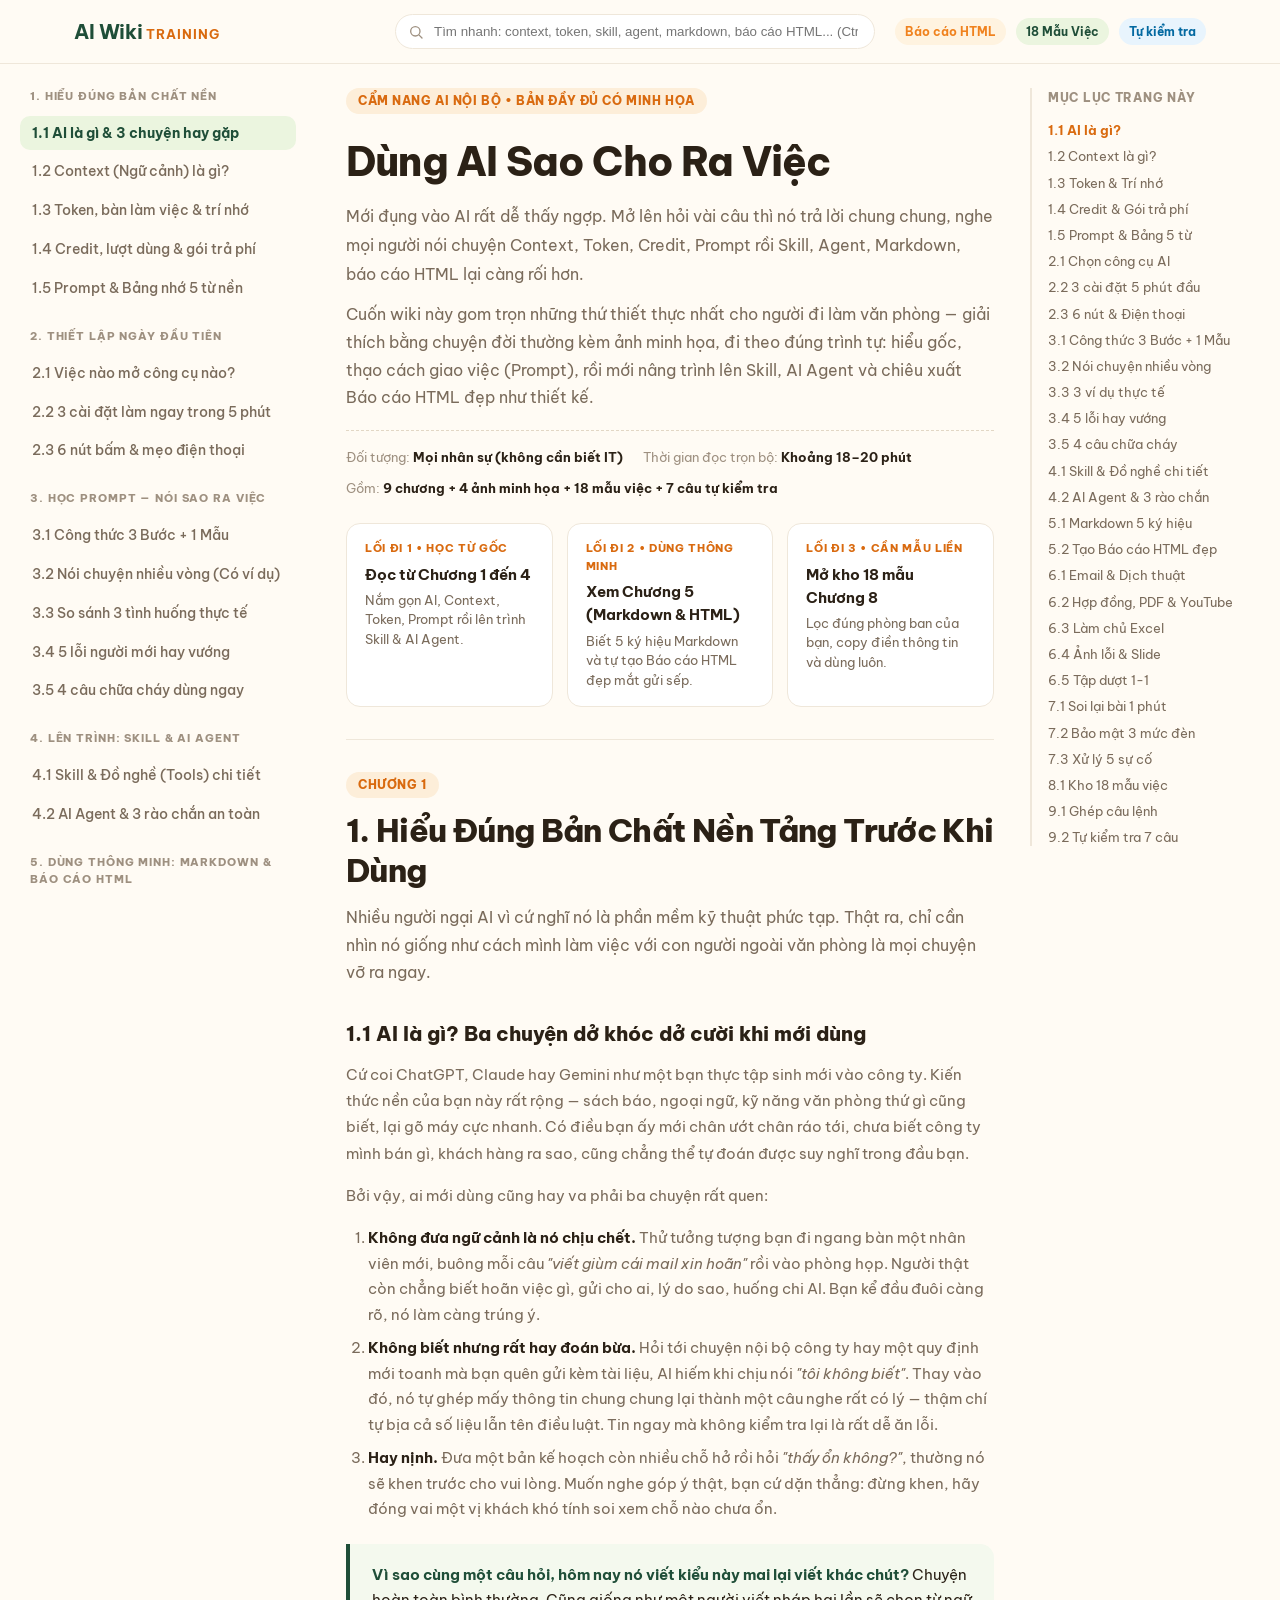
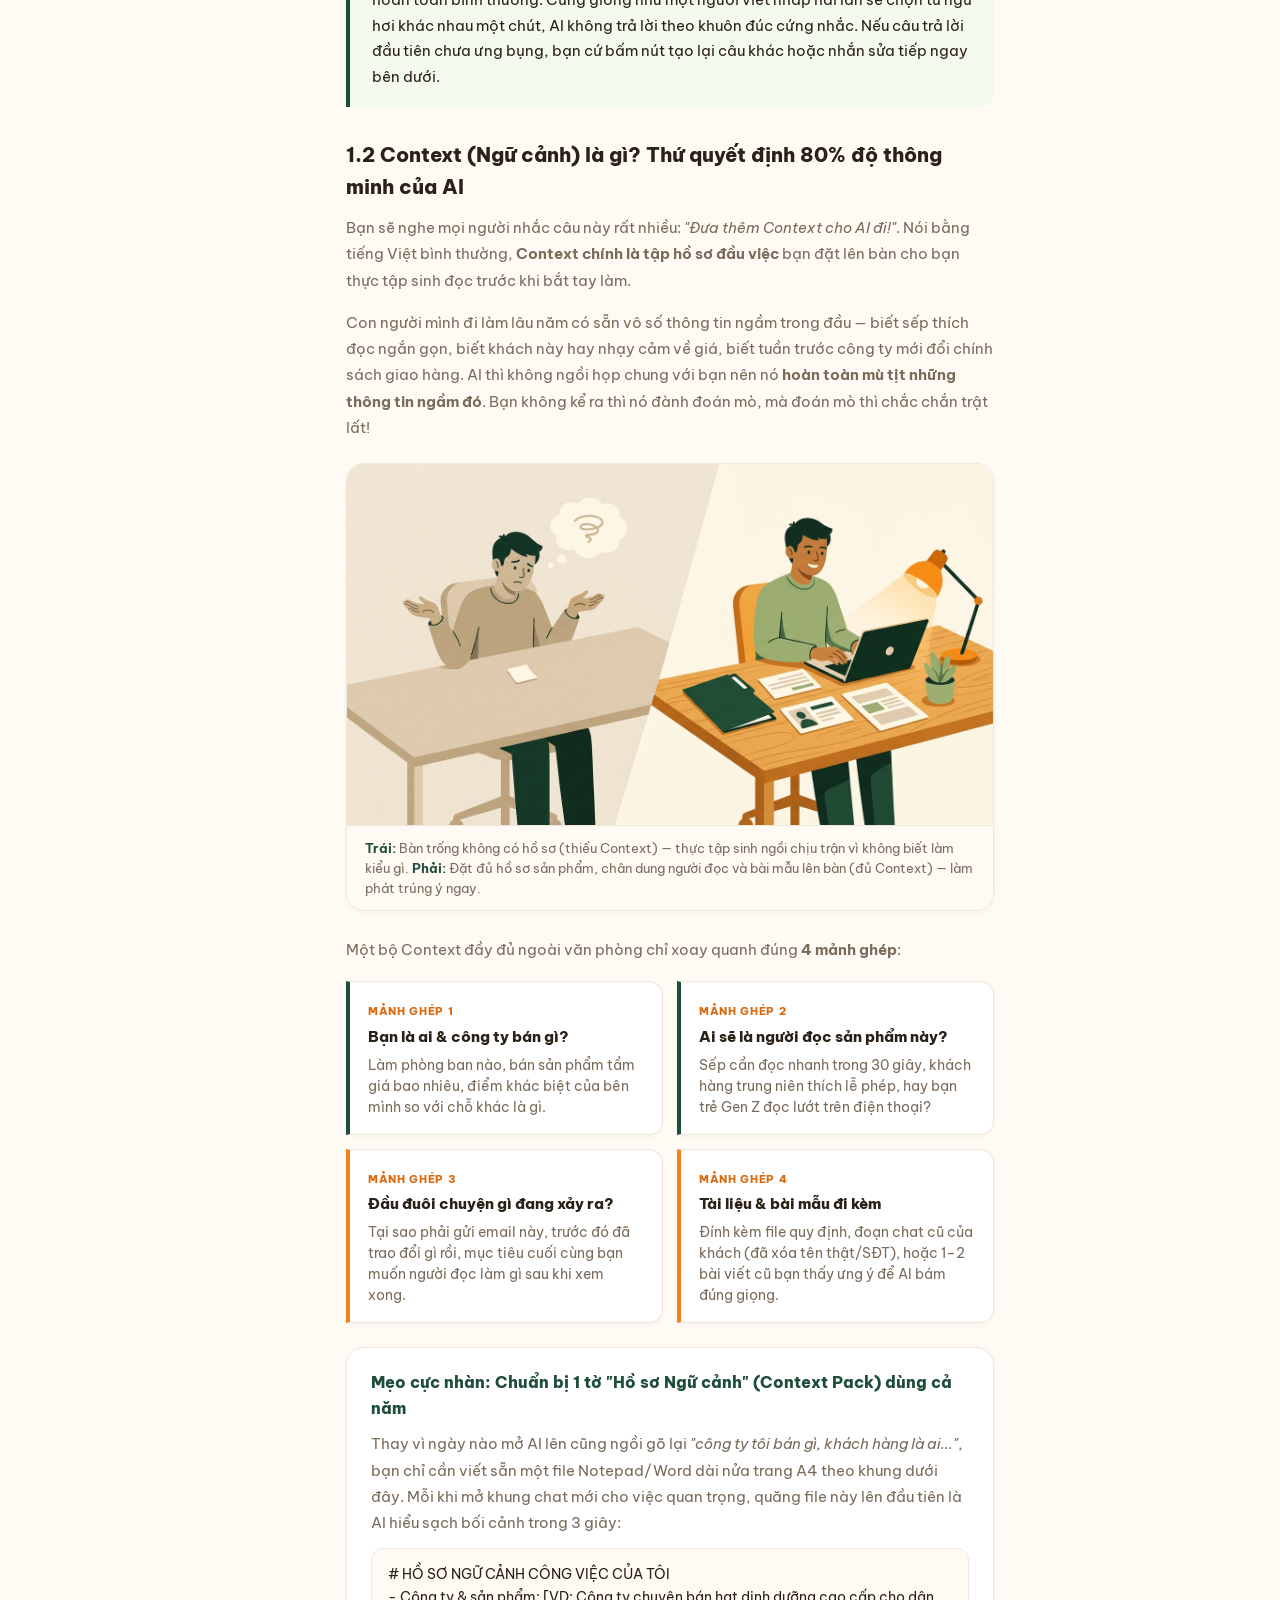
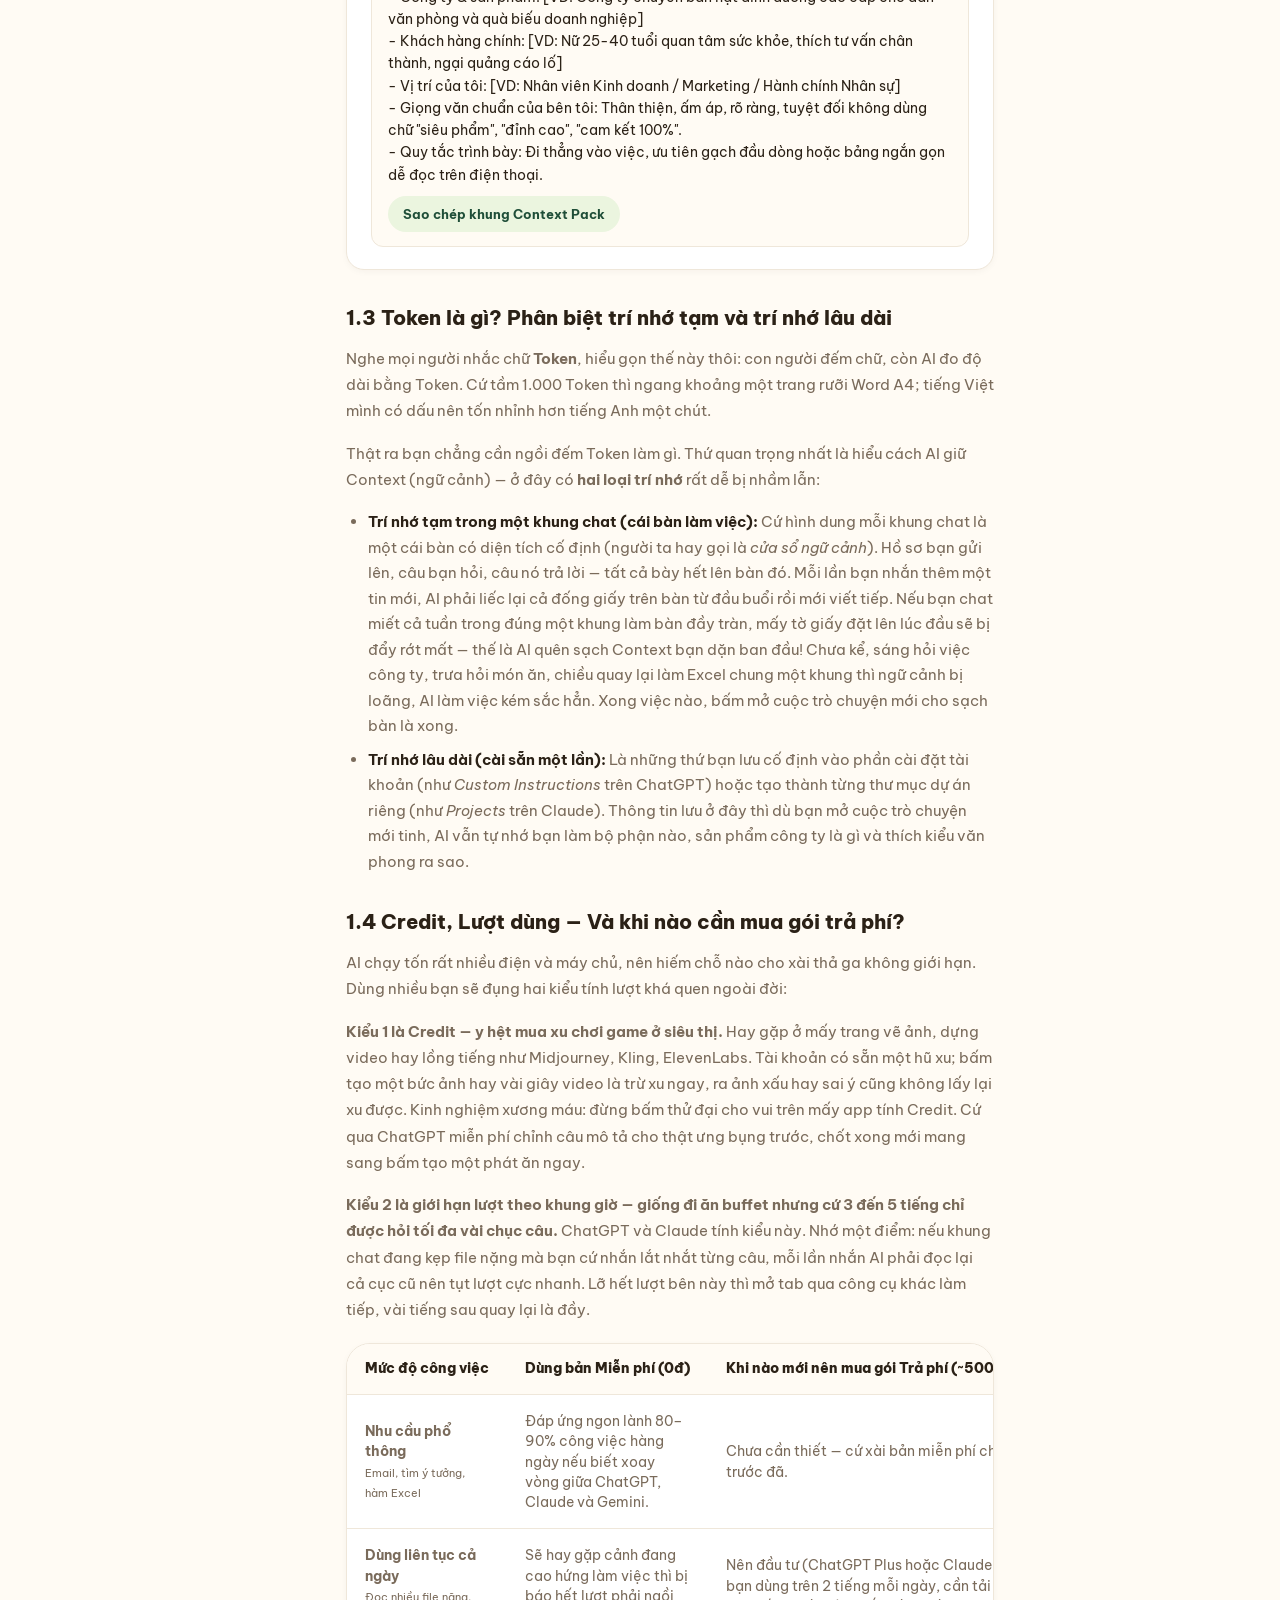
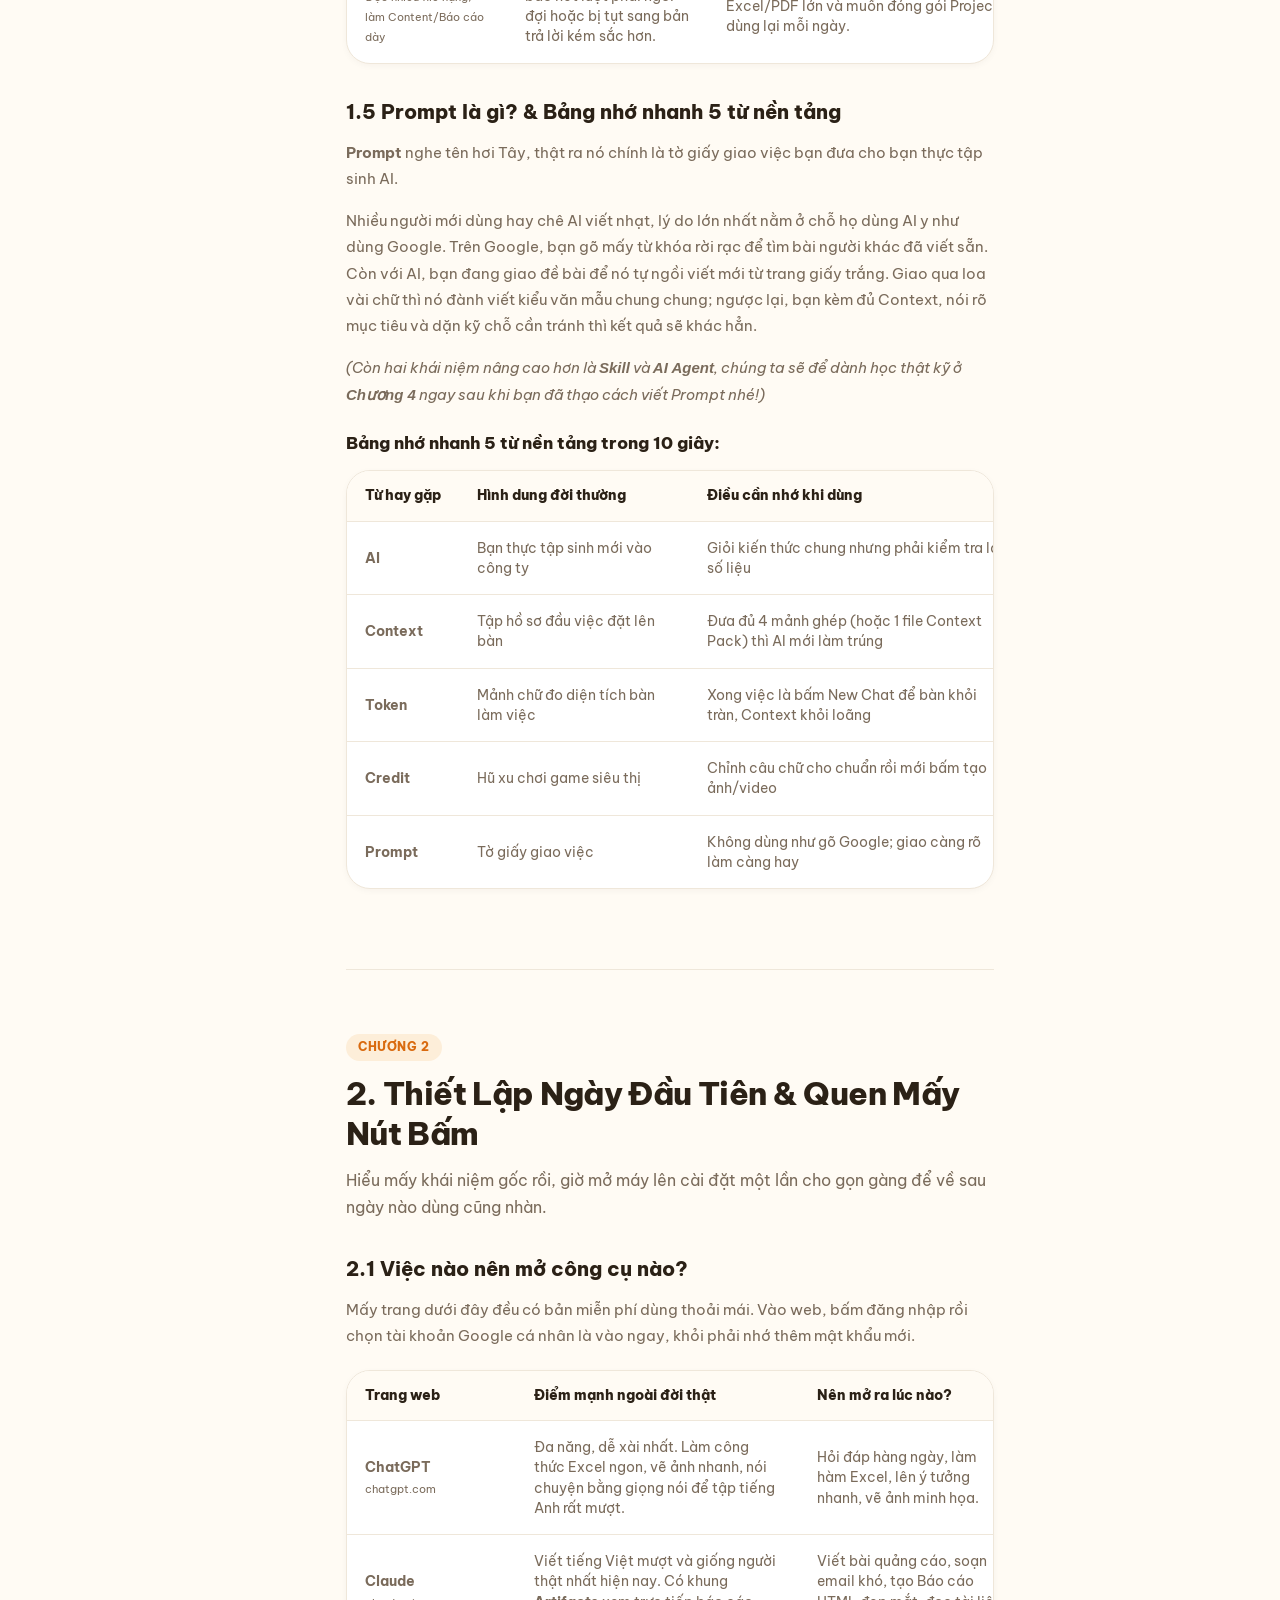
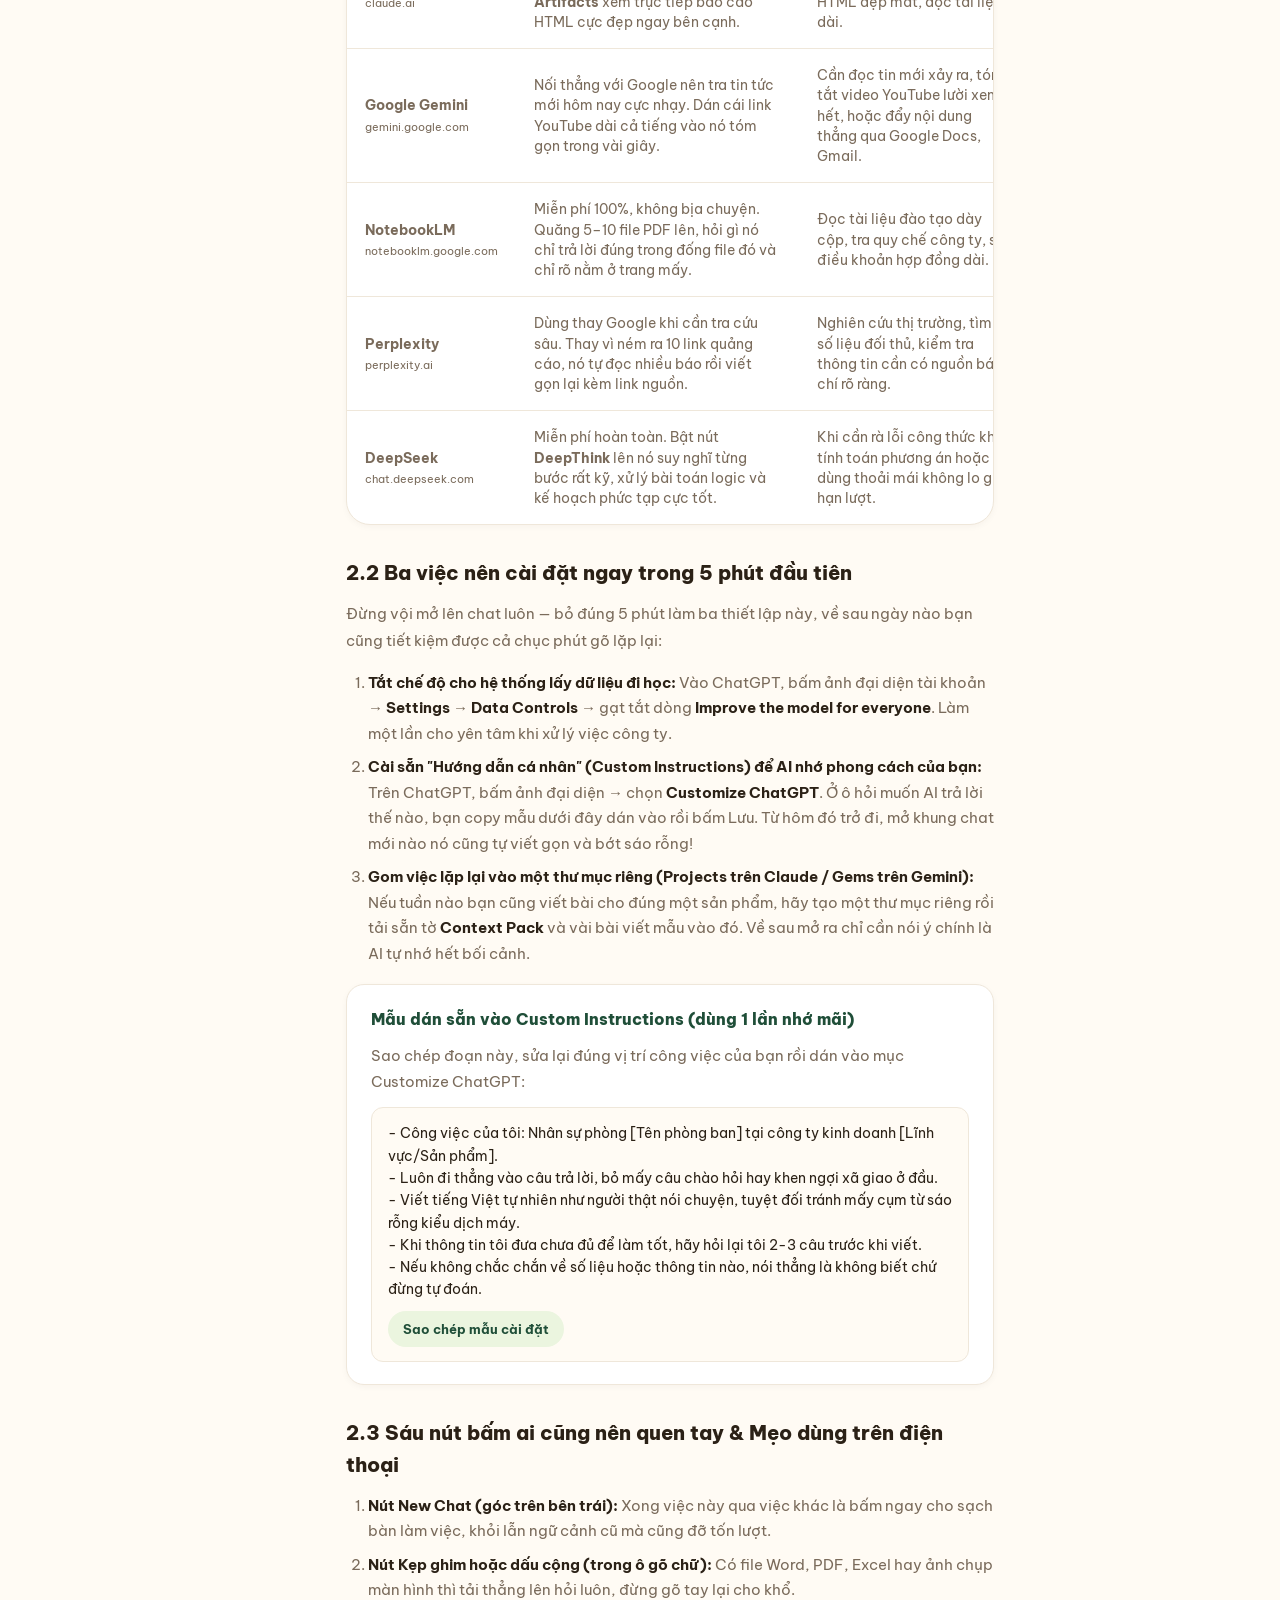
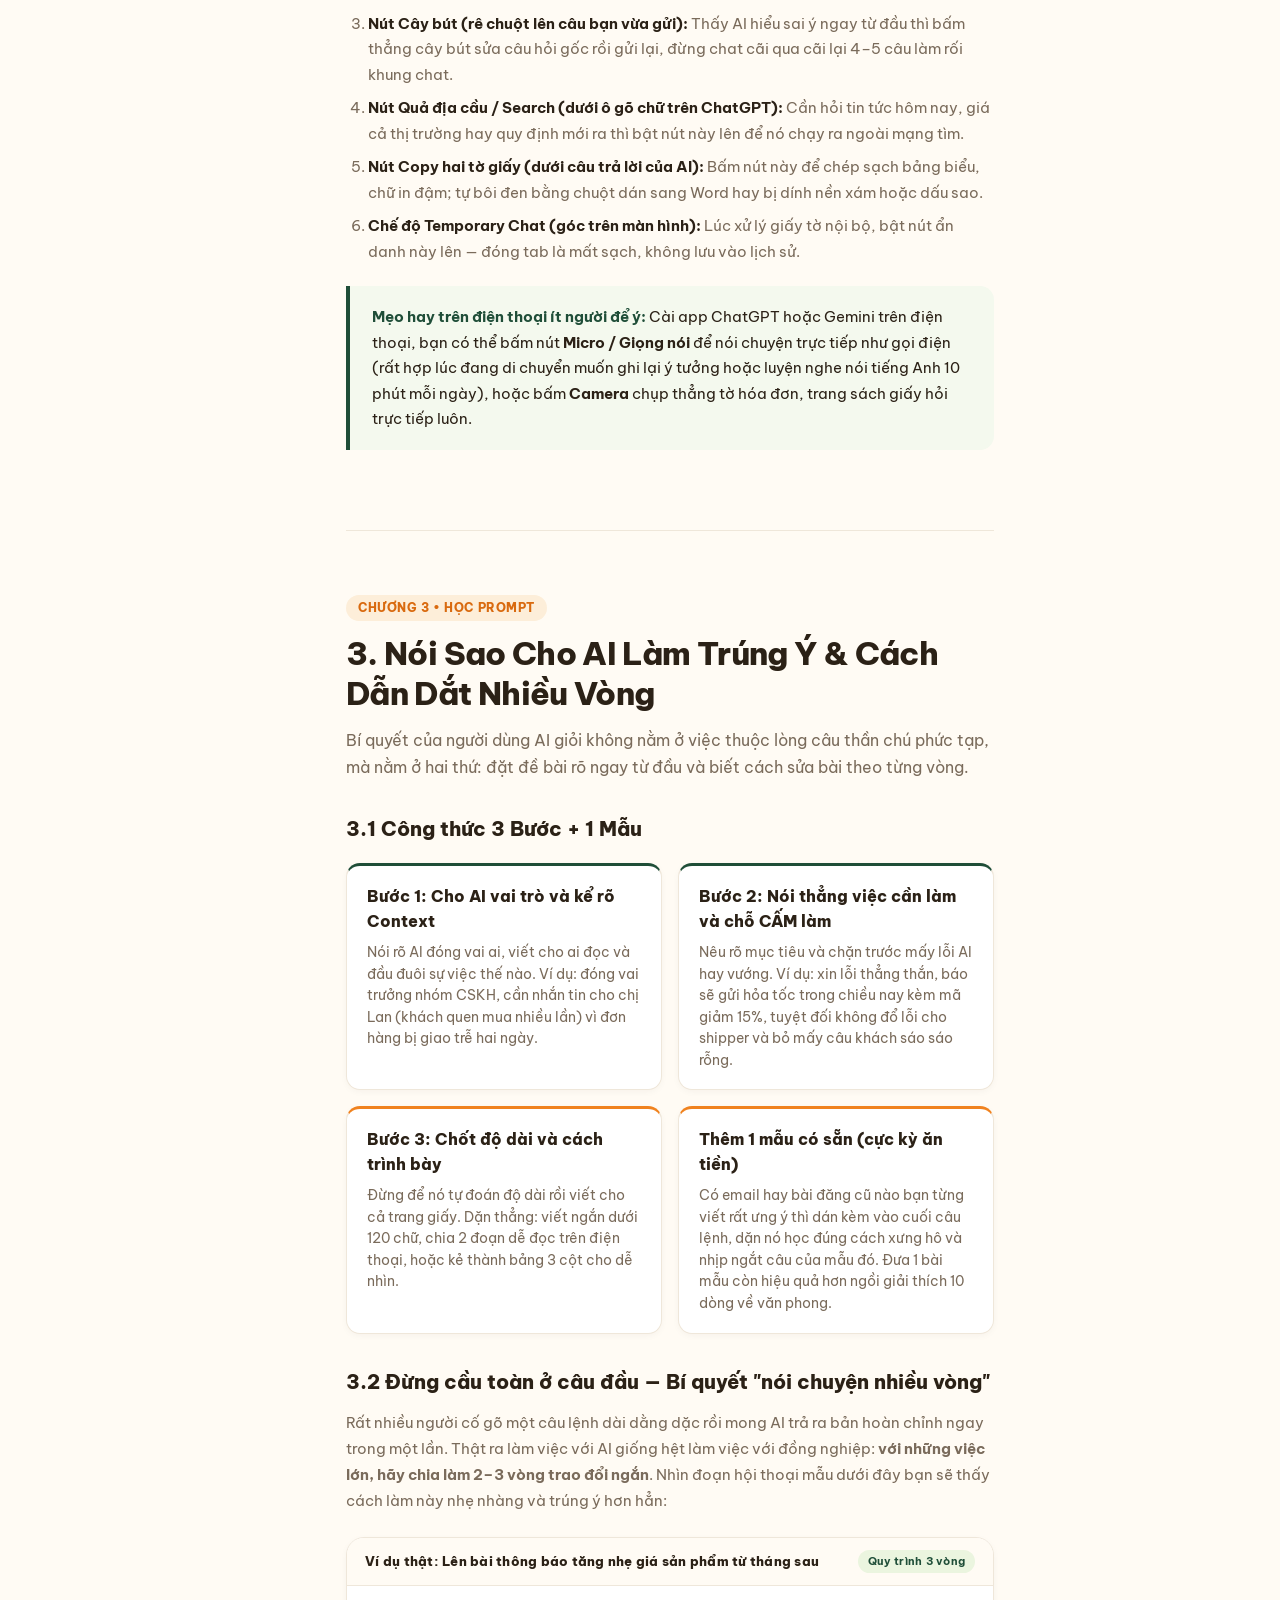
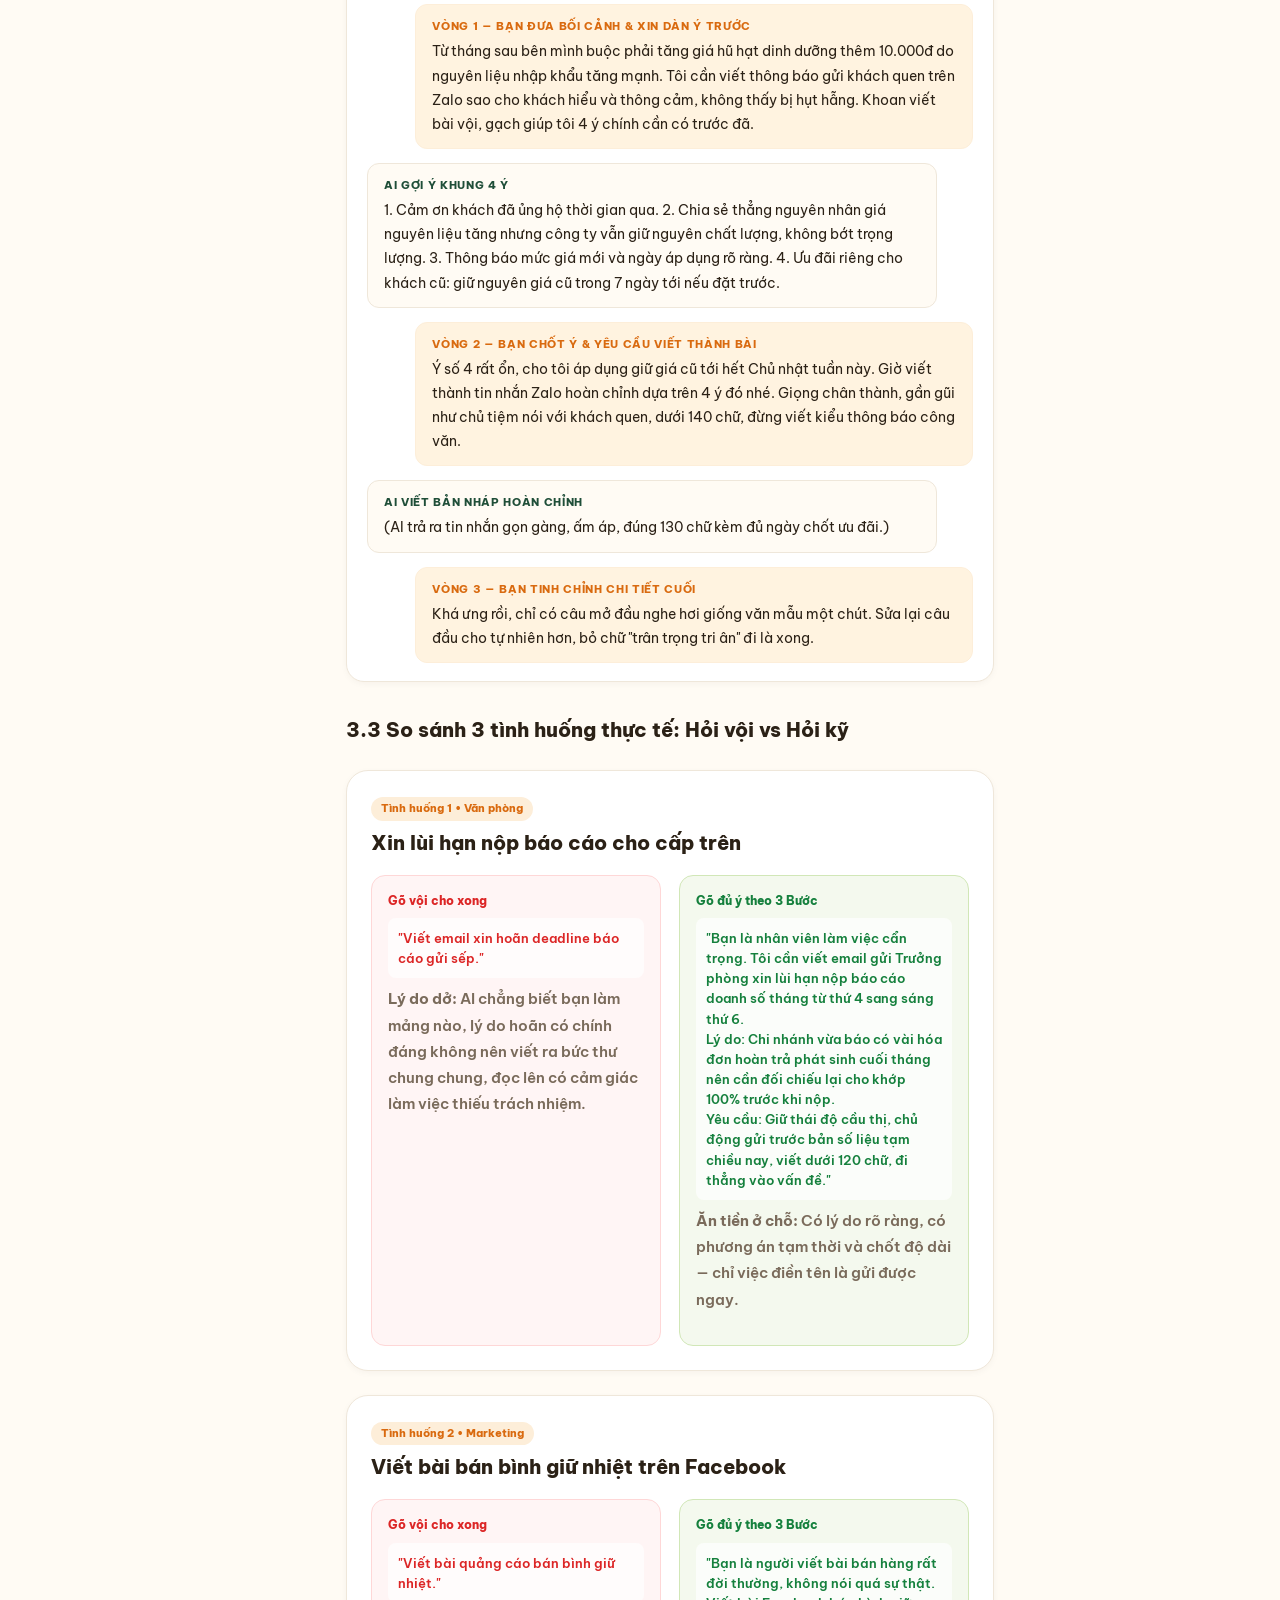
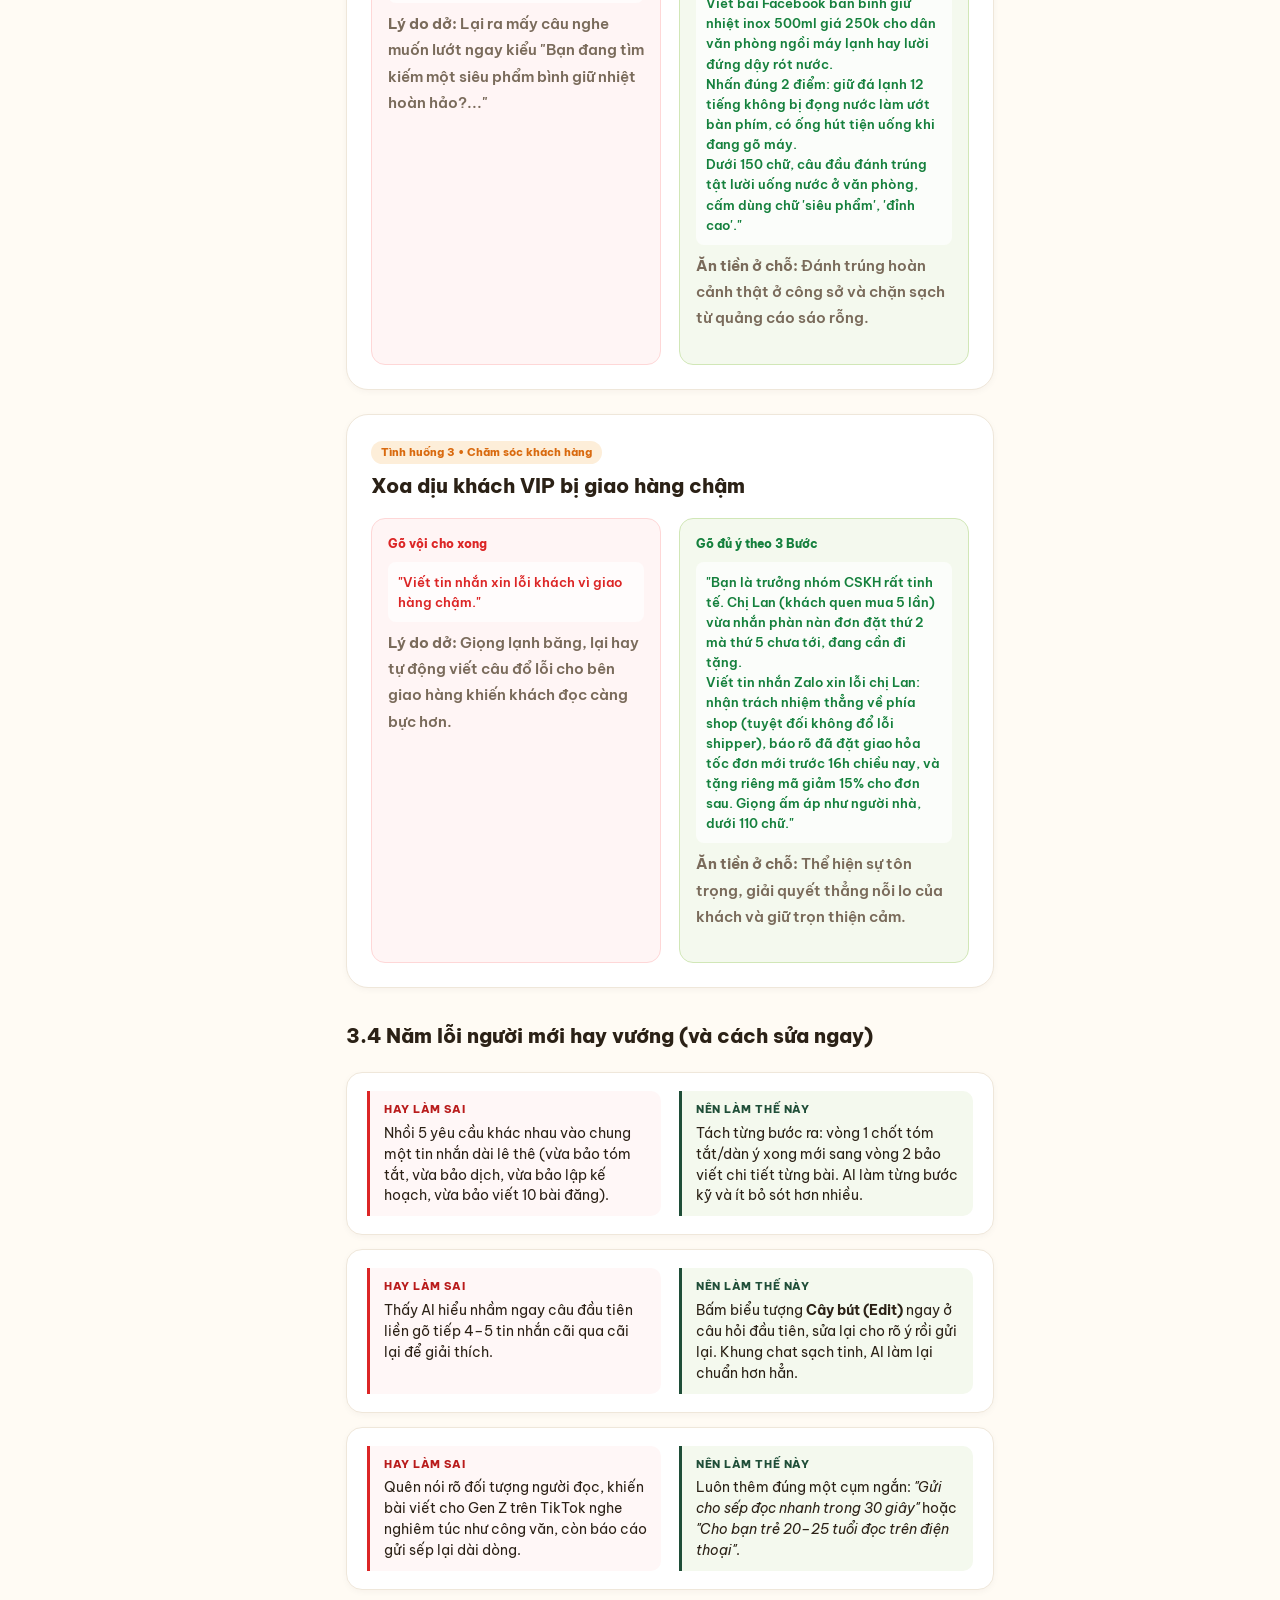
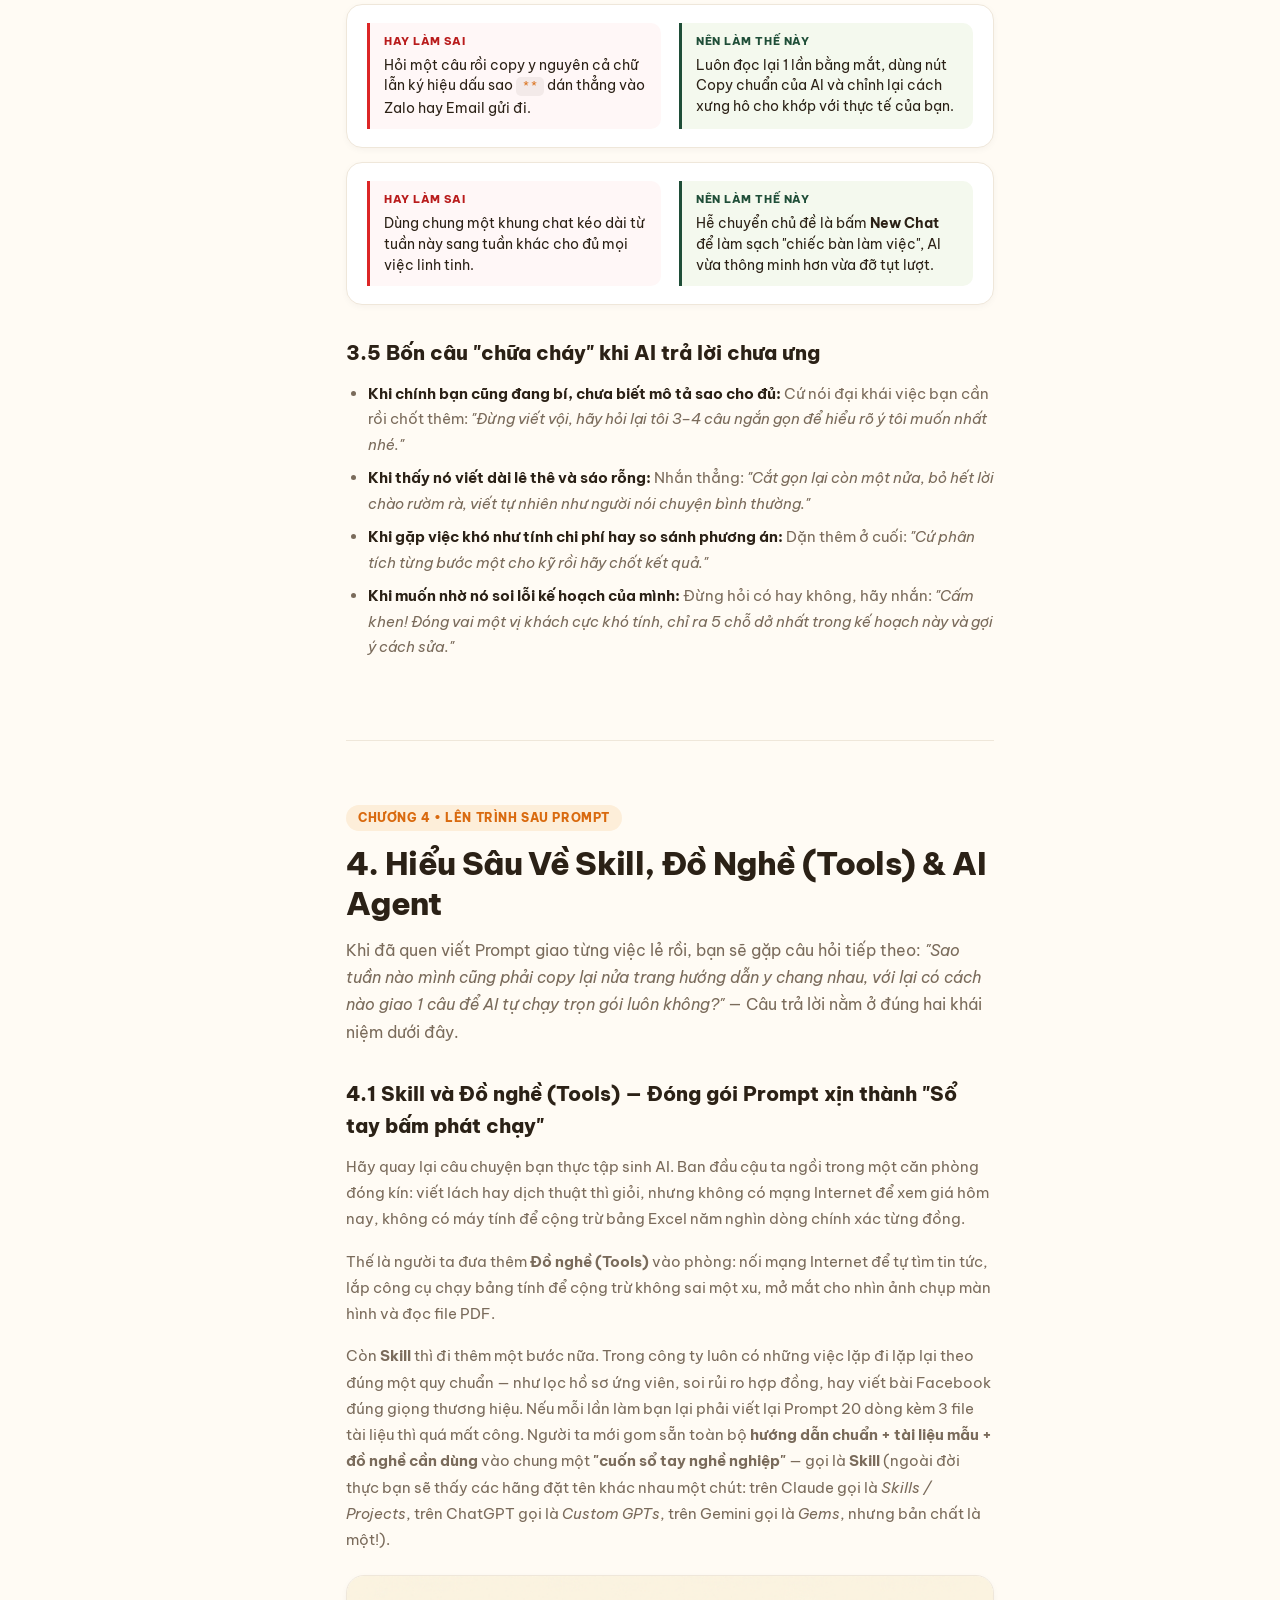
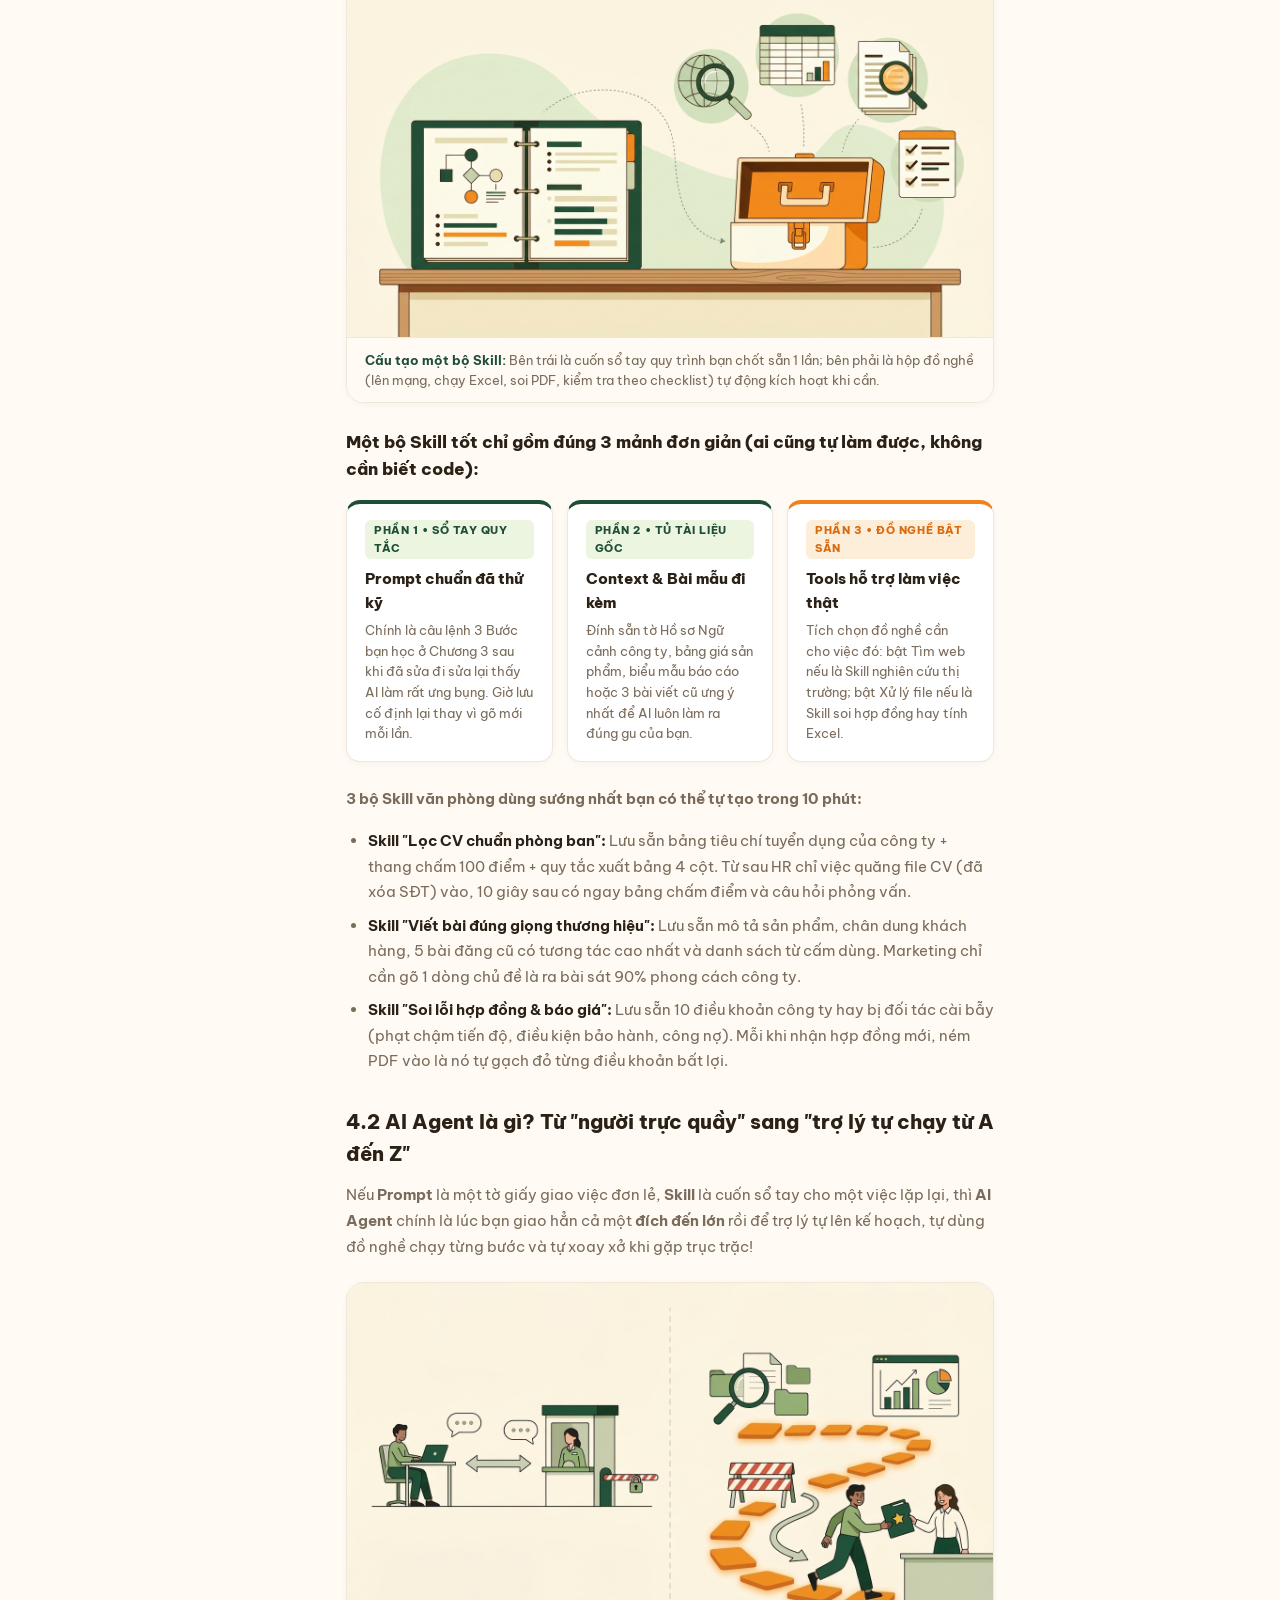
==== commit 3b19b490: "feat: add Context guide, deep-dive Skill & AI Agent after Prompting, Markdown & live HTML Report gen" ====
--- a/index.html
+++ b/index.html
@@ -4,7 +4,7 @@
   <meta charset="UTF-8">
   <meta name="viewport" content="width=device-width, initial-scale=1.0, maximum-scale=5.0">
   <title>AI Training Wiki - Cẩm nang dùng AI thực tế cho công việc</title>
-  <meta name="description" content="Cẩm nang hướng dẫn dùng AI đầy đủ, dễ hiểu cho người đi làm: hiểu gọn bản chất AI, Token, Credit, Prompt, Skill, Agent; cài đặt ngày đầu; thực hành Email, Excel, PDF, Slide và 16 mẫu việc theo phòng ban.">
+  <meta name="description" content="Cẩm nang hướng dẫn dùng AI đầy đủ, dễ hiểu cho người đi làm: hiểu gọn bản chất AI, Context, Token, Credit, Prompt; nâng trình với Skill, AI Agent, Markdown và tạo Báo cáo HTML đẹp mắt.">
   <link rel="preconnect" href="https://fonts.googleapis.com">
   <link rel="preconnect" href="https://fonts.gstatic.com" crossorigin>
   <link href="https://fonts.googleapis.com/css2?family=Be+Vietnam+Pro:ital,wght@0,400;0,500;0,600;0,700;0,800;1,400;1,600&display=swap" rel="stylesheet">
@@ -46,13 +46,13 @@
 
       <div class="search-box" style="flex:1;max-width:480px;">
         <svg width="16" height="16" viewBox="0 0 24 24" fill="none"><circle cx="11" cy="11" r="7" stroke="currentColor" stroke-width="2"/><path d="M21 21l-4.3-4.3" stroke="currentColor" stroke-width="2" stroke-linecap="round"/></svg>
-        <input type="text" id="wiki-quick-search" placeholder="Tìm nhanh: token, credit, cài đặt, Excel, PDF, bảo mật... (Ctrl + K)" aria-label="Tìm kiếm nội bộ">
+        <input type="text" id="wiki-quick-search" placeholder="Tìm nhanh: context, token, skill, agent, markdown, báo cáo HTML... (Ctrl + K)" aria-label="Tìm kiếm nội bộ">
         <div class="search-suggestions" hidden></div>
       </div>
 
       <div class="header-actions" style="display:flex;align-items:center;gap:10px;">
-        <a href="#ch5-2" class="tag-pill pill-orange" style="font-size:12px;text-decoration:none;">Bảo mật</a>
-        <a href="#ch6-1" class="tag-pill pill-green" style="font-size:12px;text-decoration:none;">16 Mẫu Việc</a>
+        <a href="#ch5-2" class="tag-pill pill-orange" style="font-size:12px;text-decoration:none;">Báo cáo HTML</a>
+        <a href="#ch8-1" class="tag-pill pill-green" style="font-size:12px;text-decoration:none;">18 Mẫu Việc</a>
         <a href="#quiz-section" class="tag-pill pill-blue" style="font-size:12px;text-decoration:none;">Tự kiểm tra</a>
       </div>
     </div>
@@ -68,24 +68,23 @@
     <aside class="wiki-sidebar" id="wiki-sidebar">
 
       <div class="wiki-nav-group">
-        <div class="wiki-group-title">1. Hiểu đúng bản chất</div>
+        <div class="wiki-group-title">1. Hiểu đúng bản chất nền</div>
         <a href="#ch1-1" class="wiki-nav-item active"><span>1.1 AI là gì &amp; 3 chuyện hay gặp</span></a>
-        <a href="#ch1-2" class="wiki-nav-item"><span>1.2 Token, bàn làm việc &amp; trí nhớ</span></a>
-        <a href="#ch1-3" class="wiki-nav-item"><span>1.3 Credit, lượt dùng &amp; gói trả phí</span></a>
-        <a href="#ch1-4" class="wiki-nav-item"><span>1.4 Prompt là gì?</span></a>
-        <a href="#ch1-5" class="wiki-nav-item"><span>1.5 Skill và Đồ nghề (Tools)</span></a>
-        <a href="#ch1-6" class="wiki-nav-item"><span>1.6 AI Agent &amp; Bảng tóm tắt 6 từ</span></a>
+        <a href="#ch1-2" class="wiki-nav-item"><span>1.2 Context (Ngữ cảnh) là gì?</span></a>
+        <a href="#ch1-3" class="wiki-nav-item"><span>1.3 Token, bàn làm việc &amp; trí nhớ</span></a>
+        <a href="#ch1-4" class="wiki-nav-item"><span>1.4 Credit, lượt dùng &amp; gói trả phí</span></a>
+        <a href="#ch1-5" class="wiki-nav-item"><span>1.5 Prompt &amp; Bảng nhớ 5 từ nền</span></a>
       </div>
 
       <div class="wiki-nav-group">
         <div class="wiki-group-title">2. Thiết lập ngày đầu tiên</div>
         <a href="#ch2-1" class="wiki-nav-item"><span>2.1 Việc nào mở công cụ nào?</span></a>
         <a href="#ch2-2" class="wiki-nav-item"><span>2.2 3 cài đặt làm ngay trong 5 phút</span></a>
-        <a href="#ch2-3" class="wiki-nav-item"><span>2.3 6 nút bấm &amp; cách dùng điện thoại</span></a>
+        <a href="#ch2-3" class="wiki-nav-item"><span>2.3 6 nút bấm &amp; mẹo điện thoại</span></a>
       </div>
 
       <div class="wiki-nav-group">
-        <div class="wiki-group-title">3. Cách nói chuyện ra việc</div>
+        <div class="wiki-group-title">3. Học Prompt — Nói sao ra việc</div>
         <a href="#ch3-1" class="wiki-nav-item"><span>3.1 Công thức 3 Bước + 1 Mẫu</span></a>
         <a href="#ch3-2" class="wiki-nav-item"><span>3.2 Nói chuyện nhiều vòng (Có ví dụ)</span></a>
         <a href="#ch3-3" class="wiki-nav-item"><span>3.3 So sánh 3 tình huống thực tế</span></a>
@@ -94,30 +93,42 @@
       </div>
 
       <div class="wiki-nav-group">
-        <div class="wiki-group-title">4. Thực hành 5 việc văn phòng</div>
-        <a href="#ch4-1" class="wiki-nav-item"><span>4.1 Email, Thông báo &amp; Dịch tự nhiên</span></a>
-        <a href="#ch4-2" class="wiki-nav-item"><span>4.2 Hợp đồng, PDF dày &amp; YouTube</span></a>
-        <a href="#ch4-3" class="wiki-nav-item"><span>4.3 Làm chủ Excel &amp; Google Sheets</span></a>
-        <a href="#ch4-4" class="wiki-nav-item"><span>4.4 Ảnh màn hình, Hóa đơn &amp; Slide</span></a>
-        <a href="#ch4-5" class="wiki-nav-item"><span>4.5 Tập dượt 1-1 trước buổi họp</span></a>
+        <div class="wiki-group-title">4. Lên trình: Skill &amp; AI Agent</div>
+        <a href="#ch4-1" class="wiki-nav-item"><span>4.1 Skill &amp; Đồ nghề (Tools) chi tiết</span></a>
+        <a href="#ch4-2" class="wiki-nav-item"><span>4.2 AI Agent &amp; 3 rào chắn an toàn</span></a>
       </div>
 
       <div class="wiki-nav-group">
-        <div class="wiki-group-title">5. Kiểm duyệt, Sửa lỗi &amp; Bảo mật</div>
-        <a href="#ch5-1" class="wiki-nav-item"><span>5.1 Soi lại bài trong 1 phút</span></a>
-        <a href="#ch5-2" class="wiki-nav-item"><span>5.2 Đèn giao thông bảo mật 3 mức</span></a>
-        <a href="#ch5-3" class="wiki-nav-item"><span>5.3 Xử lý 5 sự cố hay gặp</span></a>
+        <div class="wiki-group-title">5. Dùng thông minh: Markdown &amp; Báo cáo HTML</div>
+        <a href="#ch5-1" class="wiki-nav-item"><span>5.1 Markdown &amp; 5 ký hiệu đủ xài</span></a>
+        <a href="#ch5-2" class="wiki-nav-item"><span>5.2 Tạo Báo cáo HTML đẹp (Có ví dụ)</span></a>
       </div>
 
       <div class="wiki-nav-group">
-        <div class="wiki-group-title">6. Kho 16 mẫu việc theo bộ phận</div>
-        <a href="#ch6-1" class="wiki-nav-item"><span>6.1 Chọn bộ phận &amp; Copy dùng ngay</span></a>
+        <div class="wiki-group-title">6. Thực hành 5 việc văn phòng</div>
+        <a href="#ch6-1" class="wiki-nav-item"><span>6.1 Email, Thông báo &amp; Dịch tự nhiên</span></a>
+        <a href="#ch6-2" class="wiki-nav-item"><span>6.2 Hợp đồng, PDF dày &amp; YouTube</span></a>
+        <a href="#ch6-3" class="wiki-nav-item"><span>6.3 Làm chủ Excel &amp; Google Sheets</span></a>
+        <a href="#ch6-4" class="wiki-nav-item"><span>6.4 Ảnh màn hình, Hóa đơn &amp; Slide</span></a>
+        <a href="#ch6-5" class="wiki-nav-item"><span>6.5 Tập dượt 1-1 trước buổi họp</span></a>
       </div>
 
       <div class="wiki-nav-group">
-        <div class="wiki-group-title">7. Thực hành &amp; Tự kiểm tra</div>
-        <a href="#tool-builder" class="wiki-nav-item"><span>7.1 Công cụ ghép câu lệnh nhanh</span></a>
-        <a href="#quiz-section" class="wiki-nav-item"><span>7.2 Trắc nghiệm nhanh 5 tình huống</span></a>
+        <div class="wiki-group-title">7. Kiểm duyệt, Bảo mật &amp; Sự cố</div>
+        <a href="#ch7-1" class="wiki-nav-item"><span>7.1 Soi lại bài trong 1 phút</span></a>
+        <a href="#ch7-2" class="wiki-nav-item"><span>7.2 Đèn giao thông bảo mật 3 mức</span></a>
+        <a href="#ch7-3" class="wiki-nav-item"><span>7.3 Xử lý 5 sự cố hay gặp</span></a>
+      </div>
+
+      <div class="wiki-nav-group">
+        <div class="wiki-group-title">8. Kho 18 mẫu việc theo bộ phận</div>
+        <a href="#ch8-1" class="wiki-nav-item"><span>8.1 Chọn bộ phận &amp; Copy dùng ngay</span></a>
+      </div>
+
+      <div class="wiki-nav-group">
+        <div class="wiki-group-title">9. Thực hành &amp; Tự kiểm tra</div>
+        <a href="#tool-builder" class="wiki-nav-item"><span>9.1 Công cụ ghép câu lệnh nhanh</span></a>
+        <a href="#quiz-section" class="wiki-nav-item"><span>9.2 Trắc nghiệm 7 tình huống thực tế</span></a>
       </div>
 
     </aside>
@@ -127,48 +138,48 @@
 
       <!-- DOC HEADER -->
       <header class="doc-header">
-        <span class="chapter-badge">Cẩm nang AI nội bộ • Phiên bản đầy đủ</span>
+        <span class="chapter-badge">Cẩm nang AI nội bộ • Bản đầy đủ có minh họa</span>
         <h1 style="font-size:clamp(28px, 3.2vw, 40px);font-weight:800;color:var(--ink);line-height:1.2;margin:12px 0 16px;letter-spacing:-0.02em;">
           Dùng AI Sao Cho Ra Việc
         </h1>
         <p style="font-size:16px;line-height:1.8;color:var(--ink-soft);margin-bottom:12px;">
-          Mới đụng vào AI rất dễ thấy ngợp. Mở lên hỏi vài câu thì nó trả lời chung chung, nghe mọi người nói chuyện Token, Credit, Prompt, Skill, Agent lại càng rối hơn.
+          Mới đụng vào AI rất dễ thấy ngợp. Mở lên hỏi vài câu thì nó trả lời chung chung, nghe mọi người nói chuyện Context, Token, Credit, Prompt rồi Skill, Agent, Markdown, báo cáo HTML lại càng rối hơn.
         </p>
         <p style="font-size:15.5px;line-height:1.8;color:var(--ink-soft);margin-bottom:0;">
-          Cuốn wiki này gom đủ những thứ thiết thực nhất cho người đi làm văn phòng — giải thích trọn vẹn bằng chuyện đời thường, không lý thuyết kỹ thuật, đi từ cài đặt ngày đầu đến cách xử lý từng đầu việc cụ thể.
+          Cuốn wiki này gom trọn những thứ thiết thực nhất cho người đi làm văn phòng — giải thích bằng chuyện đời thường kèm ảnh minh họa, đi theo đúng trình tự: hiểu gốc, thạo cách giao việc (Prompt), rồi mới nâng trình lên Skill, AI Agent và chiêu xuất Báo cáo HTML đẹp như thiết kế.
         </p>
 
         <div class="doc-meta-row">
           <span>Đối tượng: <b>Mọi nhân sự (không cần biết IT)</b></span>
-          <span>Thời gian đọc trọn bộ: <b>Khoảng 15 phút</b></span>
-          <span>Gồm: <b>7 chương + 16 mẫu việc + 5 câu tự kiểm tra</b></span>
+          <span>Thời gian đọc trọn bộ: <b>Khoảng 18–20 phút</b></span>
+          <span>Gồm: <b>9 chương + 4 ảnh minh họa + 18 mẫu việc + 7 câu tự kiểm tra</b></span>
         </div>
 
         <div class="quick-paths">
           <a href="#ch1-1" class="qp-card">
-            <span class="qp-step">Lối đi 1 • Mới tinh</span>
-            <b>Đọc từ Chương 1</b>
-            <span class="qp-desc">Nắm gọn bản chất 6 từ hay gặp rồi cài đặt máy trong 5 phút.</span>
+            <span class="qp-step">Lối đi 1 • Học từ gốc</span>
+            <b>Đọc từ Chương 1 đến 4</b>
+            <span class="qp-desc">Nắm gọn AI, Context, Token, Prompt rồi lên trình Skill &amp; AI Agent.</span>
           </a>
-          <a href="#ch4-1" class="qp-card">
-            <span class="qp-step">Lối đi 2 • Đang có việc gấp</span>
-            <b>Nhảy thẳng Chương 4</b>
-            <span class="qp-desc">Xem cách nhờ AI xử lý Email, PDF, Excel, Slide và ảnh lỗi ngay.</span>
+          <a href="#ch5-1" class="qp-card">
+            <span class="qp-step">Lối đi 2 • Dùng thông minh</span>
+            <b>Xem Chương 5 (Markdown &amp; HTML)</b>
+            <span class="qp-desc">Biết 5 ký hiệu Markdown và tự tạo Báo cáo HTML đẹp mắt gửi sếp.</span>
           </a>
-          <a href="#ch6-1" class="qp-card">
+          <a href="#ch8-1" class="qp-card">
             <span class="qp-step">Lối đi 3 • Cần mẫu liền</span>
-            <b>Mở kho 16 mẫu Chương 6</b>
+            <b>Mở kho 18 mẫu Chương 8</b>
             <span class="qp-desc">Lọc đúng phòng ban của bạn, copy điền thông tin và dùng luôn.</span>
           </a>
         </div>
       </header>
 
       <!-- ========================================================
-           CHƯƠNG 1: HIỂU ĐÚNG BẢN CHẤT TRƯỚC KHI DÙNG
+           CHƯƠNG 1: HIỂU ĐÚNG BẢN CHẤT NỀN TẢNG
            ======================================================== -->
       <article class="doc-chapter" id="ch1-1">
         <span class="chapter-badge">Chương 1</span>
-        <h2 class="chapter-title">1. Hiểu Đúng Bản Chất Trước Khi Dùng</h2>
+        <h2 class="chapter-title">1. Hiểu Đúng Bản Chất Nền Tảng Trước Khi Dùng</h2>
         <p class="chapter-lead">
           Nhiều người ngại AI vì cứ nghĩ nó là phần mềm kỹ thuật phức tạp. Thật ra, chỉ cần nhìn nó giống như cách mình làm việc với con người ngoài văn phòng là mọi chuyện vỡ ra ngay.
         </p>
@@ -200,18 +211,72 @@
           </div>
         </section>
 
-        <!-- 1.2 -->
+        <!-- 1.2 CONTEXT (MỚI!) -->
         <section class="doc-section" id="ch1-2">
-          <h3>1.2 Token là gì? Phân biệt trí nhớ tạm và trí nhớ lâu dài</h3>
+          <h3>1.2 Context (Ngữ cảnh) là gì? Thứ quyết định 80% độ thông minh của AI</h3>
+          <p>
+            Bạn sẽ nghe mọi người nhắc câu này rất nhiều: <i>"Đưa thêm Context cho AI đi!"</i>. Nói bằng tiếng Việt bình thường, <b>Context chính là tập hồ sơ đầu việc</b> bạn đặt lên bàn cho bạn thực tập sinh đọc trước khi bắt tay làm.
+          </p>
+          <p>
+            Con người mình đi làm lâu năm có sẵn vô số thông tin ngầm trong đầu — biết sếp thích đọc ngắn gọn, biết khách này hay nhạy cảm về giá, biết tuần trước công ty mới đổi chính sách giao hàng. AI thì không ngồi họp chung với bạn nên nó <b>hoàn toàn mù tịt những thông tin ngầm đó</b>. Bạn không kể ra thì nó đành đoán mò, mà đoán mò thì chắc chắn trật lất!
+          </p>
+
+          <figure class="wiki-figure">
+            <img src="assets/images/context-desk.jpg" alt="Minh họa sự khác biệt giữa bàn làm việc trống thiếu ngữ cảnh và bàn làm việc đủ hồ sơ ngữ cảnh">
+            <figcaption><b>Trái:</b> Bàn trống không có hồ sơ (thiếu Context) — thực tập sinh ngồi chịu trận vì không biết làm kiểu gì. <b>Phải:</b> Đặt đủ hồ sơ sản phẩm, chân dung người đọc và bài mẫu lên bàn (đủ Context) — làm phát trúng ý ngay.</figcaption>
+          </figure>
+
+          <p>Một bộ Context đầy đủ ngoài văn phòng chỉ xoay quanh đúng <b>4 mảnh ghép</b>:</p>
+          <div class="context-pillars">
+            <div class="cp-item">
+              <span class="cp-num">Mảnh ghép 1</span>
+              <h4>Bạn là ai &amp; công ty bán gì?</h4>
+              <p>Làm phòng ban nào, bán sản phẩm tầm giá bao nhiêu, điểm khác biệt của bên mình so với chỗ khác là gì.</p>
+            </div>
+            <div class="cp-item">
+              <span class="cp-num">Mảnh ghép 2</span>
+              <h4>Ai sẽ là người đọc sản phẩm này?</h4>
+              <p>Sếp cần đọc nhanh trong 30 giây, khách hàng trung niên thích lễ phép, hay bạn trẻ Gen Z đọc lướt trên điện thoại?</p>
+            </div>
+            <div class="cp-item is-accent">
+              <span class="cp-num">Mảnh ghép 3</span>
+              <h4>Đầu đuôi chuyện gì đang xảy ra?</h4>
+              <p>Tại sao phải gửi email này, trước đó đã trao đổi gì rồi, mục tiêu cuối cùng bạn muốn người đọc làm gì sau khi xem xong.</p>
+            </div>
+            <div class="cp-item is-accent">
+              <span class="cp-num">Mảnh ghép 4</span>
+              <h4>Tài liệu &amp; bài mẫu đi kèm</h4>
+              <p>Đính kèm file quy định, đoạn chat cũ của khách (đã xóa tên thật/SĐT), hoặc 1–2 bài viết cũ bạn thấy ưng ý để AI bám đúng giọng.</p>
+            </div>
+          </div>
+
+          <div class="playbook-box">
+            <h4>Mẹo cực nhàn: Chuẩn bị 1 tờ "Hồ sơ Ngữ cảnh" (Context Pack) dùng cả năm</h4>
+            <p style="margin-bottom:8px;">Thay vì ngày nào mở AI lên cũng ngồi gõ lại <i>"công ty tôi bán gì, khách hàng là ai..."</i>, bạn chỉ cần viết sẵn một file Notepad/Word dài nửa trang A4 theo khung dưới đây. Mỗi khi mở khung chat mới cho việc quan trọng, quăng file này lên đầu tiên là AI hiểu sạch bối cảnh trong 3 giây:</p>
+            <div class="playbook-prompt">
+              <pre id="context-pack-sample"># HỒ SƠ NGỮ CẢNH CÔNG VIỆC CỦA TÔI
+- Công ty &amp; sản phẩm: [VD: Công ty chuyên bán hạt dinh dưỡng cao cấp cho dân văn phòng và quà biếu doanh nghiệp]
+- Khách hàng chính: [VD: Nữ 25-40 tuổi quan tâm sức khỏe, thích tư vấn chân thành, ngại quảng cáo lố]
+- Vị trí của tôi: [VD: Nhân viên Kinh doanh / Marketing / Hành chính Nhân sự]
+- Giọng văn chuẩn của bên tôi: Thân thiện, ấm áp, rõ ràng, tuyệt đối không dùng chữ "siêu phẩm", "đỉnh cao", "cam kết 100%".
+- Quy tắc trình bày: Đi thẳng vào việc, ưu tiên gạch đầu dòng hoặc bảng ngắn gọn dễ đọc trên điện thoại.</pre>
+              <button class="btn-copy-card" style="align-self:flex-start;" onclick="copyText(document.getElementById('context-pack-sample').textContent, 'Đã sao chép khung Hồ sơ Ngữ cảnh!')">Sao chép khung Context Pack</button>
+            </div>
+          </div>
+        </section>
+
+        <!-- 1.3 TOKEN -->
+        <section class="doc-section" id="ch1-3">
+          <h3>1.3 Token là gì? Phân biệt trí nhớ tạm và trí nhớ lâu dài</h3>
           <p>
             Nghe mọi người nhắc chữ <b>Token</b>, hiểu gọn thế này thôi: con người đếm chữ, còn AI đo độ dài bằng Token. Cứ tầm 1.000 Token thì ngang khoảng một trang rưỡi Word A4; tiếng Việt mình có dấu nên tốn nhỉnh hơn tiếng Anh một chút.
           </p>
           <p>
-            Thật ra bạn chẳng cần ngồi đếm Token làm gì. Thứ duy nhất cần nhớ là cách AI giữ trí nhớ — ở đây có <b>hai loại trí nhớ</b> rất dễ bị nhầm lẫn:
+            Thật ra bạn chẳng cần ngồi đếm Token làm gì. Thứ quan trọng nhất là hiểu cách AI giữ Context (ngữ cảnh) — ở đây có <b>hai loại trí nhớ</b> rất dễ bị nhầm lẫn:
           </p>
           <ul>
             <li>
-              <b>Trí nhớ tạm trong một khung chat (cái bàn làm việc):</b> Cứ hình dung mỗi khung chat là một cái bàn có diện tích cố định. Câu bạn hỏi, file bạn gửi lên, câu nó trả lời — tất cả bày hết lên bàn đó. Mỗi lần bạn nhắn thêm một tin mới, AI phải liếc lại cả đống giấy trên bàn từ đầu buổi rồi mới viết tiếp. Nếu bạn chat miết cả tuần trong đúng một khung làm bàn đầy tràn, mấy tờ giấy đặt lên lúc đầu sẽ bị đẩy rớt mất — thế là AI quên sạch luật bạn dặn ban đầu! Chưa kể, sáng hỏi việc công ty, trưa hỏi món ăn, chiều quay lại làm Excel chung một khung thì giấy tờ trộn lẫn, AI bị rối theo. Xong việc nào, bấm mở cuộc trò chuyện mới cho sạch bàn là xong.
+              <b>Trí nhớ tạm trong một khung chat (cái bàn làm việc):</b> Cứ hình dung mỗi khung chat là một cái bàn có diện tích cố định (người ta hay gọi là <i>cửa sổ ngữ cảnh</i>). Hồ sơ bạn gửi lên, câu bạn hỏi, câu nó trả lời — tất cả bày hết lên bàn đó. Mỗi lần bạn nhắn thêm một tin mới, AI phải liếc lại cả đống giấy trên bàn từ đầu buổi rồi mới viết tiếp. Nếu bạn chat miết cả tuần trong đúng một khung làm bàn đầy tràn, mấy tờ giấy đặt lên lúc đầu sẽ bị đẩy rớt mất — thế là AI quên sạch Context bạn dặn ban đầu! Chưa kể, sáng hỏi việc công ty, trưa hỏi món ăn, chiều quay lại làm Excel chung một khung thì ngữ cảnh bị loãng, AI làm việc kém sắc hẳn. Xong việc nào, bấm mở cuộc trò chuyện mới cho sạch bàn là xong.
             </li>
             <li>
               <b>Trí nhớ lâu dài (cài sẵn một lần):</b> Là những thứ bạn lưu cố định vào phần cài đặt tài khoản (như <i>Custom Instructions</i> trên ChatGPT) hoặc tạo thành từng thư mục dự án riêng (như <i>Projects</i> trên Claude). Thông tin lưu ở đây thì dù bạn mở cuộc trò chuyện mới tinh, AI vẫn tự nhớ bạn làm bộ phận nào, sản phẩm công ty là gì và thích kiểu văn phong ra sao.
@@ -219,9 +284,9 @@
           </ul>
         </section>
 
-        <!-- 1.3 -->
-        <section class="doc-section" id="ch1-3">
-          <h3>1.3 Credit, Lượt dùng — Và khi nào cần mua gói trả phí?</h3>
+        <!-- 1.4 CREDIT -->
+        <section class="doc-section" id="ch1-4">
+          <h3>1.4 Credit, Lượt dùng — Và khi nào cần mua gói trả phí?</h3>
           <p>
             AI chạy tốn rất nhiều điện và máy chủ, nên hiếm chỗ nào cho xài thả ga không giới hạn. Dùng nhiều bạn sẽ đụng hai kiểu tính lượt khá quen ngoài đời:
           </p>
@@ -251,7 +316,7 @@
                   <tr>
                     <td><b>Dùng liên tục cả ngày</b><br><small>Đọc nhiều file nặng, làm Content/Báo cáo dày</small></td>
                     <td>Sẽ hay gặp cảnh đang cao hứng làm việc thì bị báo hết lượt phải ngồi đợi hoặc bị tụt sang bản trả lời kém sắc hơn.</td>
-                    <td>Nên đầu tư (ChatGPT Plus hoặc Claude Pro) khi bạn dùng trên 2 tiếng mỗi ngày, cần tải nhiều file Excel/PDF lớn và muốn dùng tính năng Projects để lưu tài liệu công ty.</td>
+                    <td>Nên đầu tư (ChatGPT Plus hoặc Claude Pro) khi bạn dùng trên 2 tiếng mỗi ngày, cần tải nhiều file Excel/PDF lớn và muốn đóng gói Projects/Skills dùng lại mỗi ngày.</td>
                   </tr>
                 </tbody>
               </table>
@@ -259,56 +324,20 @@
           </div>
         </section>
 
-        <!-- 1.4 -->
-        <section class="doc-section" id="ch1-4">
-          <h3>1.4 Prompt là gì?</h3>
-          <p>
-            Prompt nghe tên hơi Tây, thật ra nó chính là tờ giấy giao việc bạn đưa cho bạn thực tập sinh AI.
-          </p>
-          <p>
-            Nhiều người mới dùng hay chê AI viết nhạt, lý do lớn nhất nằm ở chỗ họ dùng AI y như dùng Google. Trên Google, bạn gõ mấy từ khóa rời rạc để tìm bài người khác đã viết sẵn. Còn với AI, bạn đang giao đề bài để nó tự ngồi viết mới từ trang giấy trắng. Giao qua loa vài chữ thì nó đành viết kiểu văn mẫu chung chung; ngược lại, bạn kể rõ hoàn cảnh, mục tiêu và dặn kỹ chỗ cần tránh thì kết quả sẽ khác hẳn.
-          </p>
-        </section>
-
-        <!-- 1.5 -->
+        <!-- 1.5 PROMPT & BẢNG TÓM TẮT 5 TỪ NỀN -->
         <section class="doc-section" id="ch1-5">
-          <h3>1.5 Skill và Đồ nghề (Tools) là gì?</h3>
-          <p>
-            Cứ tưởng tượng bạn thực tập sinh AI giỏi văn kia bị ngồi trong một căn phòng đóng kín: không có điện thoại, không có mạng Internet, cũng chẳng có máy tính bấm số. Viết lách hay dịch thuật thì cậu ta làm tốt, nhưng hỏi sáng nay giá vàng bao nhiêu hay đưa bảng Excel năm nghìn dòng nhờ cộng cho chính xác từng đồng thì chịu.
-          </p>
-          <p>
-            Để giải quyết, người ta đưa thêm <b>đồ nghề (Tools)</b> vào phòng: nối mạng Internet để tự đọc tin tức hôm nay, đưa máy tính chuyên dụng để cộng trừ Excel không sai một xu, hoặc mở mắt cho nó nhìn được ảnh chụp màn hình bạn gửi lên.
-          </p>
-          <p>
-            Còn <b>Skill</b> thì tiện hơn nữa. Trong công ty luôn có những việc lặp đi lặp lại theo một chuẩn riêng, như soi lỗi hợp đồng hay lọc hồ sơ ứng viên. Thay vì ngày nào cũng phải gõ lại nửa trang hướng dẫn dài dòng, người ta gom sẵn các bước làm chuẩn kèm bộ đồ nghề cần thiết thành một <b>"cuốn sổ tay nghề nghiệp"</b> gọi là Skill. Lắp Skill này vào rồi, bạn chỉ cần quăng tài liệu lên là AI tự giở sổ tay ra làm chuẩn từng bước.
-          </p>
-        </section>
-
-        <!-- 1.6 -->
-        <section class="doc-section" id="ch1-6">
-          <h3>1.6 AI Agent khác gì Chatbot? &amp; Tóm tắt 6 khái niệm</h3>
-          <p>
-            Chữ Agent dạo này nghe nhắc khắp nơi, thật ra chỉ cần so hai kiểu làm việc ngoài văn phòng là rõ ngay:
-          </p>
-          <div class="agent-compare-table">
-            <div class="act-col chat">
-              <h4>Chatbot thường = Nhân viên trực quầy</h4>
-              <ul>
-                <li>Bạn hỏi một câu, nó đáp một câu rồi ngồi yên đợi tiếp.</li>
-                <li>Việc có năm bước thì bạn tự nhắc đủ năm lần.</li>
-                <li>Đụng đường link lỗi hay thiếu thông tin là nó dừng lại, trả việc về cho bạn.</li>
-              </ul>
-            </div>
-            <div class="act-col agent">
-              <h4>AI Agent = Trợ lý riêng làm trọn gói</h4>
-              <ul>
-                <li>Bạn chỉ giao đúng đích đến cuối cùng — ví dụ tìm giá bán của ba đối thủ lớn nhất tuần này rồi kẻ bảng so sánh với bên mình.</li>
-                <li>Agent tự lên kế hoạch, tự mở mạng tìm từng bên. Hay nhất là lúc gặp sự cố: thấy trang web đối thủ A bị lỗi không vào được, nó tự xoay sang tìm Fanpage hay sàn thương mại điện tử để lấy cho đủ số liệu, tự rà lại rồi mới nộp bảng hoàn chỉnh cho bạn.</li>
-              </ul>
-            </div>
-          </div>
-
-          <h4>Bảng nhớ nhanh 6 từ khóa trong 10 giây:</h4>
+          <h3>1.5 Prompt là gì? &amp; Bảng nhớ nhanh 5 từ nền tảng</h3>
+          <p>
+            <b>Prompt</b> nghe tên hơi Tây, thật ra nó chính là tờ giấy giao việc bạn đưa cho bạn thực tập sinh AI.
+          </p>
+          <p>
+            Nhiều người mới dùng hay chê AI viết nhạt, lý do lớn nhất nằm ở chỗ họ dùng AI y như dùng Google. Trên Google, bạn gõ mấy từ khóa rời rạc để tìm bài người khác đã viết sẵn. Còn với AI, bạn đang giao đề bài để nó tự ngồi viết mới từ trang giấy trắng. Giao qua loa vài chữ thì nó đành viết kiểu văn mẫu chung chung; ngược lại, bạn kèm đủ Context, nói rõ mục tiêu và dặn kỹ chỗ cần tránh thì kết quả sẽ khác hẳn.
+          </p>
+          <p style="color:var(--ink-soft);">
+            <i>(Còn hai khái niệm nâng cao hơn là <b>Skill</b> và <b>AI Agent</b>, chúng ta sẽ để dành học thật kỹ ở <b>Chương 4</b> ngay sau khi bạn đã thạo cách viết Prompt nhé!)</i>
+          </p>
+
+          <h4>Bảng nhớ nhanh 5 từ nền tảng trong 10 giây:</h4>
           <div class="matrix-card" style="margin:14px 0 0;">
             <div class="matrix-scroll">
               <table class="table-compare">
@@ -320,12 +349,11 @@
                   </tr>
                 </thead>
                 <tbody>
-                  <tr><td><b>AI</b></td><td>Bạn thực tập sinh mới vào công ty</td><td>Phải nói rõ ngữ cảnh và kiểm tra lại số liệu</td></tr>
-                  <tr><td><b>Token</b></td><td>Mảnh chữ đo diện tích bàn làm việc</td><td>Xong việc là bấm New Chat để bàn khỏi tràn</td></tr>
+                  <tr><td><b>AI</b></td><td>Bạn thực tập sinh mới vào công ty</td><td>Giỏi kiến thức chung nhưng phải kiểm tra lại số liệu</td></tr>
+                  <tr><td><b>Context</b></td><td>Tập hồ sơ đầu việc đặt lên bàn</td><td>Đưa đủ 4 mảnh ghép (hoặc 1 file Context Pack) thì AI mới làm trúng</td></tr>
+                  <tr><td><b>Token</b></td><td>Mảnh chữ đo diện tích bàn làm việc</td><td>Xong việc là bấm New Chat để bàn khỏi tràn, Context khỏi loãng</td></tr>
                   <tr><td><b>Credit</b></td><td>Hũ xu chơi game siêu thị</td><td>Chỉnh câu chữ cho chuẩn rồi mới bấm tạo ảnh/video</td></tr>
                   <tr><td><b>Prompt</b></td><td>Tờ giấy giao việc</td><td>Không dùng như gõ Google; giao càng rõ làm càng hay</td></tr>
-                  <tr><td><b>Skill / Tools</b></td><td>Đồ nghề &amp; cuốn sổ tay bí kíp</td><td>Giúp AI lên mạng, tính Excel chuẩn và làm theo quy chuẩn</td></tr>
-                  <tr><td><b>AI Agent</b></td><td>Trợ lý tự chạy việc từ A đến Z</td><td>Giao đích đến cuối cùng, tự tìm cách xoay xở nếu gặp lỗi</td></tr>
                 </tbody>
               </table>
             </div>
@@ -368,8 +396,8 @@
                   </tr>
                   <tr>
                     <td><b>Claude</b><br><small>claude.ai</small></td>
-                    <td>Viết tiếng Việt mượt và giống người thật nhất hiện nay, ít bị mùi dịch máy. Đọc mấy file tài liệu dài cũng rất ổn.</td>
-                    <td>Viết bài quảng cáo, soạn email khó gửi sếp hay đối tác, viết thư xin lỗi khách, dịch bài cho hay.</td>
+                    <td>Viết tiếng Việt mượt và giống người thật nhất hiện nay. Có khung <b>Artifacts</b> xem trực tiếp báo cáo HTML cực đẹp ngay bên cạnh.</td>
+                    <td>Viết bài quảng cáo, soạn email khó, tạo Báo cáo HTML đẹp mắt, đọc tài liệu dài.</td>
                   </tr>
                   <tr>
                     <td><b>Google Gemini</b><br><small>gemini.google.com</small></td>
@@ -411,7 +439,7 @@
               <b>Cài sẵn "Hướng dẫn cá nhân" (Custom Instructions) để AI nhớ phong cách của bạn:</b> Trên ChatGPT, bấm ảnh đại diện &rarr; chọn <b>Customize ChatGPT</b>. Ở ô hỏi muốn AI trả lời thế nào, bạn copy mẫu dưới đây dán vào rồi bấm Lưu. Từ hôm đó trở đi, mở khung chat mới nào nó cũng tự viết gọn và bớt sáo rỗng!
             </li>
             <li>
-              <b>Gom việc lặp lại vào một thư mục riêng (Projects trên Claude / Custom GPT):</b> Nếu tuần nào bạn cũng viết bài cho đúng một sản phẩm, hãy tạo một Project riêng rồi tải sẵn file mô tả sản phẩm và vài bài viết mẫu vào đó. Về sau mở Project ra chỉ cần nói ý chính là AI tự nhớ hết bối cảnh.
+              <b>Gom việc lặp lại vào một thư mục riêng (Projects trên Claude / Gems trên Gemini):</b> Nếu tuần nào bạn cũng viết bài cho đúng một sản phẩm, hãy tạo một thư mục riêng rồi tải sẵn tờ <b>Context Pack</b> và vài bài viết mẫu vào đó. Về sau mở ra chỉ cần nói ý chính là AI tự nhớ hết bối cảnh.
             </li>
           </ol>
 
@@ -437,7 +465,7 @@
             <li><b>Nút Kẹp ghim hoặc dấu cộng (trong ô gõ chữ):</b> Có file Word, PDF, Excel hay ảnh chụp màn hình thì tải thẳng lên hỏi luôn, đừng gõ tay lại cho khổ.</li>
             <li><b>Nút Cây bút (rê chuột lên câu bạn vừa gửi):</b> Thấy AI hiểu sai ý ngay từ đầu thì bấm thẳng cây bút sửa câu hỏi gốc rồi gửi lại, đừng chat cãi qua cãi lại 4–5 câu làm rối khung chat.</li>
             <li><b>Nút Quả địa cầu / Search (dưới ô gõ chữ trên ChatGPT):</b> Cần hỏi tin tức hôm nay, giá cả thị trường hay quy định mới ra thì bật nút này lên để nó chạy ra ngoài mạng tìm.</li>
-            <li><b>Nút Copy hai tờ giấy (dưới câu trả lời của AI):</b> Bấm nút này để chép sạch bảng biểu, chữ in đậm; tự bôi đen bằng chuột dán sang Word hay bị dính nền xám.</li>
+            <li><b>Nút Copy hai tờ giấy (dưới câu trả lời của AI):</b> Bấm nút này để chép sạch bảng biểu, chữ in đậm; tự bôi đen bằng chuột dán sang Word hay bị dính nền xám hoặc dấu sao.</li>
             <li><b>Chế độ Temporary Chat (góc trên màn hình):</b> Lúc xử lý giấy tờ nội bộ, bật nút ẩn danh này lên — đóng tab là mất sạch, không lưu vào lịch sử.</li>
           </ol>
 
@@ -449,10 +477,10 @@
 
 
       <!-- ========================================================
-           CHƯƠNG 3: CÁCH NÓI CHUYỆN RA VIỆC
+           CHƯƠNG 3: HỌC PROMPT — CÁCH NÓI CHUYỆN RA VIỆC
            ======================================================== -->
       <article class="doc-chapter" id="ch3-1">
-        <span class="chapter-badge">Chương 3</span>
+        <span class="chapter-badge">Chương 3 • Học Prompt</span>
         <h2 class="chapter-title">3. Nói Sao Cho AI Làm Trúng Ý &amp; Cách Dẫn Dắt Nhiều Vòng</h2>
         <p class="chapter-lead">
           Bí quyết của người dùng AI giỏi không nằm ở việc thuộc lòng câu thần chú phức tạp, mà nằm ở hai thứ: đặt đề bài rõ ngay từ đầu và biết cách sửa bài theo từng vòng.
@@ -463,7 +491,7 @@
           <h3>3.1 Công thức 3 Bước + 1 Mẫu</h3>
           <div class="concept-grid">
             <div class="concept-card">
-              <h4>Bước 1: Cho AI vai trò và kể rõ hoàn cảnh</h4>
+              <h4>Bước 1: Cho AI vai trò và kể rõ Context</h4>
               <p>Nói rõ AI đóng vai ai, viết cho ai đọc và đầu đuôi sự việc thế nào. Ví dụ: đóng vai trưởng nhóm CSKH, cần nhắn tin cho chị Lan (khách quen mua nhiều lần) vì đơn hàng bị giao trễ hai ngày.</p>
             </div>
             <div class="concept-card">
@@ -629,7 +657,7 @@
               </div>
               <div class="mr-good">
                 <span class="mr-tag">Nên làm thế này</span>
-                <p>Luôn đọc lại 1 lần bằng mắt, xóa các cụm nghe hơi giả trân và chỉnh lại cách xưng hô cho khớp với thực tế của bạn.</p>
+                <p>Luôn đọc lại 1 lần bằng mắt, dùng nút Copy chuẩn của AI và chỉnh lại cách xưng hô cho khớp với thực tế của bạn.</p>
               </div>
             </div>
 
@@ -660,18 +688,391 @@
 
 
       <!-- ========================================================
-           CHƯƠNG 4: THỰC HÀNH 5 VIỆC VĂN PHÒNG PHỔ BIẾN
+           CHƯƠNG 4: LÊN TRÌNH SAU KHI THẠO PROMPT — SKILL & AI AGENT
            ======================================================== -->
       <article class="doc-chapter" id="ch4-1">
-        <span class="chapter-badge">Chương 4</span>
-        <h2 class="chapter-title">4. Thực Hành Chuyên Sâu 5 Việc Văn Phòng Hàng Ngày</h2>
+        <span class="chapter-badge">Chương 4 • Lên Trình Sau Prompt</span>
+        <h2 class="chapter-title">4. Hiểu Sâu Về Skill, Đồ Nghề (Tools) &amp; AI Agent</h2>
+        <p class="chapter-lead">
+          Khi đã quen viết Prompt giao từng việc lẻ rồi, bạn sẽ gặp câu hỏi tiếp theo: <i>"Sao tuần nào mình cũng phải copy lại nửa trang hướng dẫn y chang nhau, với lại có cách nào giao 1 câu để AI tự chạy trọn gói luôn không?"</i> — Câu trả lời nằm ở đúng hai khái niệm dưới đây.
+        </p>
+
+        <!-- 4.1 SKILL & TOOLS -->
+        <section class="doc-section">
+          <h3>4.1 Skill và Đồ nghề (Tools) — Đóng gói Prompt xịn thành "Sổ tay bấm phát chạy"</h3>
+          <p>
+            Hãy quay lại câu chuyện bạn thực tập sinh AI. Ban đầu cậu ta ngồi trong một căn phòng đóng kín: viết lách hay dịch thuật thì giỏi, nhưng không có mạng Internet để xem giá hôm nay, không có máy tính để cộng trừ bảng Excel năm nghìn dòng chính xác từng đồng.
+          </p>
+          <p>
+            Thế là người ta đưa thêm <b>Đồ nghề (Tools)</b> vào phòng: nối mạng Internet để tự tìm tin tức, lắp công cụ chạy bảng tính để cộng trừ không sai một xu, mở mắt cho nhìn ảnh chụp màn hình và đọc file PDF.
+          </p>
+          <p>
+            Còn <b>Skill</b> thì đi thêm một bước nữa. Trong công ty luôn có những việc lặp đi lặp lại theo đúng một quy chuẩn — như lọc hồ sơ ứng viên, soi rủi ro hợp đồng, hay viết bài Facebook đúng giọng thương hiệu. Nếu mỗi lần làm bạn lại phải viết lại Prompt 20 dòng kèm 3 file tài liệu thì quá mất công. Người ta mới gom sẵn toàn bộ <b>hướng dẫn chuẩn + tài liệu mẫu + đồ nghề cần dùng</b> vào chung một <b>"cuốn sổ tay nghề nghiệp"</b> — gọi là <b>Skill</b> (ngoài đời thực bạn sẽ thấy các hãng đặt tên khác nhau một chút: trên Claude gọi là <i>Skills / Projects</i>, trên ChatGPT gọi là <i>Custom GPTs</i>, trên Gemini gọi là <i>Gems</i>, nhưng bản chất là một!).
+          </p>
+
+          <figure class="wiki-figure">
+            <img src="assets/images/skill-toolkit.jpg" alt="Minh họa Skill là cuốn sổ tay quy chuẩn kết nối với hộp đồ nghề tìm kiếm web, bảng tính, đọc tài liệu và danh sách kiểm tra">
+            <figcaption><b>Cấu tạo một bộ Skill:</b> Bên trái là cuốn sổ tay quy trình bạn chốt sẵn 1 lần; bên phải là hộp đồ nghề (lên mạng, chạy Excel, soi PDF, kiểm tra theo checklist) tự động kích hoạt khi cần.</figcaption>
+          </figure>
+
+          <h4>Một bộ Skill tốt chỉ gồm đúng 3 mảnh đơn giản (ai cũng tự làm được, không cần biết code):</h4>
+          <div class="skill-anatomy">
+            <div class="sa-card">
+              <span class="sa-step">Phần 1 • Sổ tay quy tắc</span>
+              <h4>Prompt chuẩn đã thử kỹ</h4>
+              <p>Chính là câu lệnh 3 Bước bạn học ở Chương 3 sau khi đã sửa đi sửa lại thấy AI làm rất ưng bụng. Giờ lưu cố định lại thay vì gõ mới mỗi lần.</p>
+            </div>
+            <div class="sa-card">
+              <span class="sa-step">Phần 2 • Tủ tài liệu gốc</span>
+              <h4>Context &amp; Bài mẫu đi kèm</h4>
+              <p>Đính sẵn tờ Hồ sơ Ngữ cảnh công ty, bảng giá sản phẩm, biểu mẫu báo cáo hoặc 3 bài viết cũ ưng ý nhất để AI luôn làm ra đúng gu của bạn.</p>
+            </div>
+            <div class="sa-card is-orange">
+              <span class="sa-step">Phần 3 • Đồ nghề bật sẵn</span>
+              <h4>Tools hỗ trợ làm việc thật</h4>
+              <p>Tích chọn đồ nghề cần cho việc đó: bật Tìm web nếu là Skill nghiên cứu thị trường; bật Xử lý file nếu là Skill soi hợp đồng hay tính Excel.</p>
+            </div>
+          </div>
+
+          <p><b>3 bộ Skill văn phòng dùng sướng nhất bạn có thể tự tạo trong 10 phút:</b></p>
+          <ul>
+            <li><b>Skill "Lọc CV chuẩn phòng ban":</b> Lưu sẵn bảng tiêu chí tuyển dụng của công ty + thang chấm 100 điểm + quy tắc xuất bảng 4 cột. Từ sau HR chỉ việc quăng file CV (đã xóa SĐT) vào, 10 giây sau có ngay bảng chấm điểm và câu hỏi phỏng vấn.</li>
+            <li><b>Skill "Viết bài đúng giọng thương hiệu":</b> Lưu sẵn mô tả sản phẩm, chân dung khách hàng, 5 bài đăng cũ có tương tác cao nhất và danh sách từ cấm dùng. Marketing chỉ cần gõ 1 dòng chủ đề là ra bài sát 90% phong cách công ty.</li>
+            <li><b>Skill "Soi lỗi hợp đồng &amp; báo giá":</b> Lưu sẵn 10 điều khoản công ty hay bị đối tác cài bẫy (phạt chậm tiến độ, điều kiện bảo hành, công nợ). Mỗi khi nhận hợp đồng mới, ném PDF vào là nó tự gạch đỏ từng điều khoản bất lợi.</li>
+          </ul>
+        </section>
+
+        <!-- 4.2 AI AGENT -->
+        <section class="doc-section" id="ch4-2">
+          <h3>4.2 AI Agent là gì? Từ "người trực quầy" sang "trợ lý tự chạy từ A đến Z"</h3>
+          <p>
+            Nếu <b>Prompt</b> là một tờ giấy giao việc đơn lẻ, <b>Skill</b> là cuốn sổ tay cho một việc lặp lại, thì <b>AI Agent</b> chính là lúc bạn giao hẳn cả một <b>đích đến lớn</b> rồi để trợ lý tự lên kế hoạch, tự dùng đồ nghề chạy từng bước và tự xoay xở khi gặp trục trặc!
+          </p>
+
+          <figure class="wiki-figure">
+            <img src="assets/images/chatbot-vs-agent.jpg" alt="So sánh trực quan Chatbot hỏi đáp từng câu bị chặn khi gặp rào cản và AI Agent tự đi qua nhiều bước, vòng qua chướng ngại vật để giao báo cáo hoàn chỉnh">
+            <figcaption><b>Trái (Chatbot thường):</b> Hỏi một câu đáp một câu, đụng rào chắn là dừng luôn. <b>Phải (AI Agent):</b> Tự tìm tài liệu, phân tích bảng biểu, gặp đường cụt tự đi đường vòng để hoàn thành báo cáo trao tận tay bạn.</figcaption>
+          </figure>
+
+          <h4>Cơ chế 5 bước tự chạy của một AI Agent ngoài đời thật:</h4>
+          <div class="agent-loop">
+            <div class="al-step">
+              <span class="al-num">Bước 1</span>
+              <b>Nhận đích đến</b>
+              <span>Bạn giao mục tiêu cuối, ví dụ: "Khảo sát giá 3 đối thủ lớn tuần này".</span>
+            </div>
+            <div class="al-step">
+              <span class="al-num">Bước 2</span>
+              <b>Tự chia việc</b>
+              <span>Nó tự liệt kê từng đầu việc nhỏ cần làm mà không cần bạn nhắc từng bước.</span>
+            </div>
+            <div class="al-step">
+              <span class="al-num">Bước 3</span>
+              <b>Tự mở đồ nghề</b>
+              <span>Tự lên mạng mở web đối thủ, đọc bảng giá, mở bảng tính gom số liệu.</span>
+            </div>
+            <div class="al-step">
+              <span class="al-num">Bước 4</span>
+              <b>Gặp lỗi tự né</b>
+              <span>Thấy web đối thủ A bị lỗi, nó tự chuyển qua Fanpage hay sàn TMĐT tìm cho đủ.</span>
+            </div>
+            <div class="al-step">
+              <span class="al-num">Bước 5</span>
+              <b>Tự rà &amp; nộp bài</b>
+              <span>Tự đối chiếu lại xem đã đủ 3 bên chưa rồi kẻ bảng so sánh hoàn chỉnh nộp bạn.</span>
+            </div>
+          </div>
+
+          <h4>So sánh 3 cấp độ để biết khi nào dùng cái nào:</h4>
+          <div class="matrix-card" style="margin:16px 0 22px;">
+            <div class="matrix-scroll">
+              <table class="table-compare">
+                <thead>
+                  <tr>
+                    <th>Cấp độ</th>
+                    <th>Ví dụ đời thường</th>
+                    <th>Khi nào nên dùng?</th>
+                  </tr>
+                </thead>
+                <tbody>
+                  <tr>
+                    <td><b>1. Chatbot + Prompt</b></td>
+                    <td>Nhắn đồng nghiệp làm nhanh một việc lẻ</td>
+                    <td>Việc phát sinh ngẫu nhiên trong ngày: viết 1 email, dịch 1 đoạn văn, hỏi 1 hàm Excel.</td>
+                  </tr>
+                  <tr>
+                    <td><b>2. Skill (Projects / GPTs / Gems)</b></td>
+                    <td>Đưa cuốn sổ tay quy trình + tủ tài liệu mẫu</td>
+                    <td>Việc lặp đi lặp lại mỗi tuần theo đúng 1 chuẩn cố định: lọc CV, viết bài thương hiệu, soi hợp đồng.</td>
+                  </tr>
+                  <tr>
+                    <td><b>3. AI Agent</b></td>
+                    <td>Giao hẳn dự án trọn gói cho trợ lý tự chạy</td>
+                    <td>Việc nhiều bước tốn hàng giờ: nghiên cứu thị trường đọc 20–30 nguồn (như tính năng <b>Deep Research</b> trên ChatGPT, Gemini, Perplexity), phân tích nhiều file chéo nhau, hoặc tự động phân loại báo cáo.</td>
+                  </tr>
+                </tbody>
+              </table>
+            </div>
+          </div>
+
+          <h4>Ba rào chắn an toàn bắt buộc khi giao việc cho AI Agent:</h4>
+          <p>Agent rất chủ động, nhưng chính vì nó tự chạy nhiều bước nên nếu giao mơ hồ, nó có thể đi sai hướng hoặc làm quá quyền hạn. Luôn nhớ 3 chốt chặn này:</p>
+          <div class="guardrail-grid">
+            <div class="gr-card">
+              <b>1. Chốt rõ đích đến &amp; phạm vi</b>
+              <p>Đừng nói "tìm hiểu thị trường giúp tôi". Hãy nói rõ: "Chỉ tìm 3 đối thủ tại Việt Nam trong năm nay, tập trung vào giá bán lẻ và chương trình khuyến mãi".</p>
+            </div>
+            <div class="gr-card">
+              <b>2. Chỉ cho làm nháp, KHÔNG cho tự gửi</b>
+              <p>Với những việc đụng ra bên ngoài (gửi email khách hàng, đăng bài lên page, sửa dữ liệu gốc), luôn cài chế độ chỉ lưu <b>bản nháp</b> chờ người duyệt.</p>
+            </div>
+            <div class="gr-card">
+              <b>3. Yêu cầu nộp kèm nguồn kiểm chứng</b>
+              <p>Luôn dặn Agent ghi rõ từng con số lấy từ đường link nào hoặc trang mấy trong file gốc để bạn soát lại trong 1 phút trước khi sử dụng.</p>
+            </div>
+          </div>
+        </section>
+      </article>
+
+
+      <!-- ========================================================
+           CHƯƠNG 5: DÙNG THÔNG MINH VỚI MARKDOWN & TẠO BÁO CÁO HTML
+           ======================================================== -->
+      <article class="doc-chapter" id="ch5-1">
+        <span class="chapter-badge">Chương 5 • Dùng AI Thông Minh</span>
+        <h2 class="chapter-title">5. Mẹo Dùng Markdown &amp; Tự Tạo Báo Cáo HTML Đẹp Như Thiết Kế</h2>
+        <p class="chapter-lead">
+          Đa số mọi người chỉ dùng AI để chép mấy đoạn chữ thô. Nếu biết thêm đúng 2 chiêu cực nhẹ nhàng dưới đây — hiểu 5 ký hiệu Markdown và nhờ AI xuất thẳng Báo cáo HTML — chất lượng bài nộp của bạn sẽ vượt hẳn mặt bằng chung mà không cần biết một dòng code nào.
+        </p>
+
+        <!-- 5.1 MARKDOWN -->
+        <section class="doc-section">
+          <h3>5.1 Markdown là gì? Biết đúng 5 ký hiệu để sai AI chuẩn hơn gấp đôi</h3>
+          <p>
+            Chắc bạn từng thắc mắc: sao cứ copy chữ từ AI ra chỗ khác là lại thấy lòi ra mấy ký hiệu lạ như <code>#</code>, <code>**chữ đậm**</code> hay dấu gạch đứng <code>| |</code>? Đó gọi là <b>Markdown</b>.
+          </p>
+          <p>
+            Đừng thấy tên tiếng Anh mà ngại — Markdown <b>không phải lập trình</b>! Nó chỉ là mấy ký hiệu siêu đơn giản giống như lúc bạn lấy bút đánh dấu tiêu đề, gạch đầu dòng hay kẻ khung trên tờ giấy nháp vậy thôi. AI đọc và viết theo Markdown tự nhiên như hơi thở.
+          </p>
+
+          <div class="md-compare">
+            <div class="md-pane">
+              <div class="md-pane-head is-raw">Khi bạn gõ thô bằng Markdown</div>
+              <pre class="md-raw"># Báo cáo nhanh Thứ 6
+
+**Tóm tắt:** Tuần này vượt chỉ tiêu 12%.
+
+- Kênh bán tốt nhất: Shopee
+- Điểm cần xử lý: Giao hàng chậm ở khu vực miền Trung
+
+| Hạng mục | Thực tế | Mục tiêu |
+| --- | --- | --- |
+| Doanh số | 350 triệu | 310 triệu |
+| Đơn mới | 420 đơn | 380 đơn |</pre>
+            </div>
+            <div class="md-pane">
+              <div class="md-pane-head">Khi hiển thị gọn đẹp (AI / Notion / Docs)</div>
+              <div class="md-rendered">
+                <h5>Báo cáo nhanh Thứ 6</h5>
+                <p style="margin:0 0 8px;"><b>Tóm tắt:</b> Tuần này vượt chỉ tiêu 12%.</p>
+                <ul>
+                  <li>Kênh bán tốt nhất: Shopee</li>
+                  <li>Điểm cần xử lý: Giao hàng chậm ở khu vực miền Trung</li>
+                </ul>
+                <table class="md-mini-table">
+                  <thead>
+                    <tr><th>Hạng mục</th><th>Thực tế</th><th>Mục tiêu</th></tr>
+                  </thead>
+                  <tbody>
+                    <tr><td>Doanh số</td><td>350 triệu</td><td>310 triệu</td></tr>
+                    <tr><td>Đơn mới</td><td>420 đơn</td><td>380 đơn</td></tr>
+                  </tbody>
+                </table>
+              </div>
+            </div>
+          </div>
+
+          <h4>Chỉ cần nhớ đúng 5 ký hiệu này — và 3 cách dùng cực thông minh:</h4>
+          <div class="matrix-card" style="margin:14px 0 20px;">
+            <div class="matrix-scroll">
+              <table class="table-compare">
+                <thead>
+                  <tr>
+                    <th>Ký hiệu</th>
+                    <th>Ý nghĩa</th>
+                    <th>Cách áp dụng khôn ngoan khi làm việc với AI</th>
+                  </tr>
+                </thead>
+                <tbody>
+                  <tr>
+                    <td><code>#</code> hoặc <code>##</code></td>
+                    <td>Tiêu đề lớn / mục nhỏ</td>
+                    <td>Khi viết Prompt dài, chia rõ từng phần <code># Bối cảnh</code>, <code># Yêu cầu</code>, <code># Điều cấm</code> — AI đọc vào không bao giờ bị sót ý!</td>
+                  </tr>
+                  <tr>
+                    <td><code>**chữ**</code></td>
+                    <td>In đậm nhấn mạnh</td>
+                    <td>Dùng để bọc những điều quan trọng nhất bạn muốn AI chú ý kỹ, ví dụ <code>**tuyệt đối dưới 120 chữ**</code>.</td>
+                  </tr>
+                  <tr>
+                    <td><code>- </code></td>
+                    <td>Gạch đầu dòng</td>
+                    <td>Liệt kê ý thô cực nhanh thay vì viết thành một khối chữ dính chùm khó đọc.</td>
+                  </tr>
+                  <tr>
+                    <td><code>""" ... """</code></td>
+                    <td>Đóng khung tài liệu gốc</td>
+                    <td>Bọc đoạn email khách gửi hoặc ghi chú cuộc họp vào trong cặp 3 dấu ngoặc kép để AI tách bạch đâu là <b>lệnh của bạn</b>, đâu là <b>dữ liệu cần xử lý</b>.</td>
+                  </tr>
+                  <tr>
+                    <td><code>| A | B |</code></td>
+                    <td>Kẻ bảng chia cột</td>
+                    <td>Khi muốn AI trả ra bảng chuẩn để dán sang Excel, cứ gõ luôn khung cột mẫu <code>| STT | Việc cần làm | Người làm | Hạn chót |</code>.</td>
+                  </tr>
+                </tbody>
+              </table>
+            </div>
+          </div>
+
+          <div class="pull-quote">
+            <strong>Mẹo copy từ AI sang Word / Google Docs / Email mà KHÔNG bị dính dấu <code>**</code> xấu xí:</strong>
+            Luôn bấm nút <b>Copy (biểu tượng hai tờ giấy)</b> ở góc dưới câu trả lời của AI thay vì tự lấy chuột bôi đen. Nếu dùng <b>Google Docs</b>, mở menu <i>Công cụ (Tools) &rarr; Tùy chọn (Preferences) &rarr; tick vào ô Tự động phát hiện Markdown</i> (hoặc chuột phải chọn <i>Dán từ Markdown</i>) là tiêu đề, chữ đậm và bảng tự nhảy đẹp y như tự gõ tay!
+          </div>
+        </section>
+
+        <!-- 5.2 HTML GENERATE REPORT -->
+        <section class="doc-section" id="ch5-2">
+          <h3>5.2 Tự tạo Báo cáo HTML đẹp như thuê thiết kế trong 30 giây (Kèm ví dụ sống)</h3>
+          <p>
+            Đây là chiêu làm việc khiến sếp và đối tác bất ngờ nhất mà gần như rất ít nhân sự văn phòng biết tới. Bình thường, cuối tuần hay cuối tháng bạn hay gửi báo cáo kiểu: một đoạn chữ dài dằng dặc trong Zalo, hoặc file Excel dày đặc con số nhìn hoa cả mắt.
+          </p>
+          <p>
+            Thay vì làm vậy, bạn hoàn toàn có thể đưa bảng số liệu (đã ẩn danh) cho <b>Claude</b> hoặc <b>ChatGPT</b> rồi bảo: <b>"Hãy xuất giúp tôi thành 1 file báo cáo HTML đẹp mắt, có thẻ số liệu nổi bật và biểu đồ màu sắc để tôi mở trên trình duyệt hoặc in ra PDF."</b> Bạn <b>không cần hiểu một chữ code nào</b> — AI tự thiết kế từ đầu đến cuối, còn bạn chỉ việc xem và gửi!
+          </p>
+
+          <figure class="wiki-figure">
+            <img src="assets/images/markdown-html-report.jpg" alt="Minh họa quy trình biến ghi chú thô và bảng dữ liệu đơn điệu thành trang báo cáo HTML đẹp mắt có thẻ số liệu, biểu đồ và xuất PDF">
+            <figcaption>Từ đống ghi chú thô và bảng số liệu nhàm chán bên trái, chỉ với 1 câu lệnh, AI dựng ngay thành trang báo cáo trực quan có thẻ KPI, biểu đồ màu và xuất file PDF gọn gàng.</figcaption>
+          </figure>
+
+          <h4>Xem ngay Ví dụ thật: Đây là thứ AI tự dựng ra từ 5 dòng số liệu thô</h4>
+          <p>Bạn có thể nhìn trực tiếp bản mẫu bên dưới, hoặc bấm hai nút trên thanh xanh để <b>mở xem bản báo cáo đầy đủ trong tab mới</b> hay <b>tải file <code>.html</code> về máy bấm thử</b>:</p>
+
+          <div class="report-demo">
+            <div class="report-demo-bar">
+              <span class="rd-file-title">Ví dụ sống: bao-cao-kinh-doanh-thang-10.html</span>
+              <div class="rd-bar-actions">
+                <button class="rd-action-btn" id="btn-preview-report">Mở xem toàn màn hình</button>
+                <button class="rd-action-btn" id="btn-download-report">Tải file mẫu (.html)</button>
+              </div>
+            </div>
+            <div class="report-demo-body">
+              <div class="rd-header">
+                <div>
+                  <h4>Báo Cáo Kết Quả Kinh Doanh — Tháng 10</h4>
+                  <small>Phòng Kinh doanh • Tổng hợp nhanh gửi Ban Giám đốc (Số liệu minh họa)</small>
+                </div>
+                <span class="rd-status-pill">Đạt 112% mục tiêu tháng</span>
+              </div>
+
+              <div class="rd-kpi-grid">
+                <div class="rd-kpi">
+                  <div class="rd-kpi-label">Tổng doanh thu</div>
+                  <div class="rd-kpi-val">1,42 tỷ</div>
+                  <div class="rd-kpi-delta">+18% so với tháng 9</div>
+                </div>
+                <div class="rd-kpi">
+                  <div class="rd-kpi-label">Đơn hàng hoàn tất</div>
+                  <div class="rd-kpi-val">1.280 đơn</div>
+                  <div class="rd-kpi-delta">+12% so với tháng 9</div>
+                </div>
+                <div class="rd-kpi">
+                  <div class="rd-kpi-label">Khách cũ mua lại</div>
+                  <div class="rd-kpi-val">34%</div>
+                  <div class="rd-kpi-delta">+5% nhờ chăm sóc Zalo</div>
+                </div>
+              </div>
+
+              <div class="rd-bars">
+                <div class="rd-bars-title">Tỷ trọng doanh thu theo từng kênh bán</div>
+                <div class="rd-bar-row">
+                  <span>Shopee Mall</span>
+                  <div class="rd-bar-track"><div class="rd-bar-fill" style="width:48%;"></div></div>
+                  <b>48%</b>
+                </div>
+                <div class="rd-bar-row">
+                  <span>Zalo / Khách quen</span>
+                  <div class="rd-bar-track"><div class="rd-bar-fill is-orange" style="width:27%;"></div></div>
+                  <b>27%</b>
+                </div>
+                <div class="rd-bar-row">
+                  <span>Facebook Fanpage</span>
+                  <div class="rd-bar-track"><div class="rd-bar-fill" style="width:16%;"></div></div>
+                  <b>16%</b>
+                </div>
+                <div class="rd-bar-row">
+                  <span>Đại lý / Quà tặng</span>
+                  <div class="rd-bar-track"><div class="rd-bar-fill is-orange" style="width:9%;"></div></div>
+                  <b>9%</b>
+                </div>
+              </div>
+
+              <div class="rd-note-grid">
+                <div class="rd-note is-good">
+                  <b>Điểm sáng nổi bật tháng này</b>
+                  Combo quà tặng cuối tháng giúp giá trị trung bình mỗi đơn tăng từ 920k lên 1,11 triệu; tỷ lệ hoàn đơn giảm xuống dưới 1,8%.
+                </div>
+                <div class="rd-note is-warn">
+                  <b>2 việc cần xử lý ngay tuần tới</b>
+                  1. Kho miền Trung thiếu hàng 2 mã bán chạy cần điều chuyển gấp. 2. Đẩy thêm 1 chiến dịch nhắn khách cũ dịp lễ giữa tháng 11.
+                </div>
+              </div>
+            </div>
+          </div>
+
+          <h4>Quy trình 3 bước để tự tạo báo cáo đẹp y chang như trên (0 dòng code):</h4>
+          <ol>
+            <li><b>Bước 1 — Dán Prompt &amp; số liệu vào Claude (ưu tiên) hoặc ChatGPT:</b> Nhớ che tên khách hàng thật bằng <code>Ctrl + H</code> trước. Trên <b>Claude</b> cực kỳ sướng vì nó mở hẳn khung <b>Artifacts</b> vẽ bản báo cáo trực tiếp ngay nửa màn hình bên phải cho bạn nhìn luôn!</li>
+            <li><b>Bước 2 — Sửa giao diện bằng tiếng Việt bình thường:</b> Thấy chỗ nào chưa ưng, bạn cứ nhắn như nói với nhân viên thiết kế: <i>"Đổi màu chủ đạo sang xanh dương đậm", "Cho chữ số liệu to hơn một chút", "Thêm 1 cột ghi chú vào bảng"</i>.</li>
+            <li><b>Bước 3 — Tải về &amp; Xuất PDF gửi sếp:</b> Bấm nút Tải xuống file <code>.html</code> về máy, nhấp đúp mở bằng Chrome/Edge (không cần mạng vẫn xem mượt). Muốn gửi bản PDF cứng cực đẹp, chỉ cần bấm <code>Ctrl + P</code> &rarr; chọn <b>Save as PDF</b> &rarr; nhớ mở mục <i>More settings</i> tick vào ô <b>Background graphics (Đồ họa nền)</b> là giữ trọn màu đẹp y như trên màn hình!</li>
+          </ol>
+
+          <div class="playbook-box">
+            <h4>Câu lệnh mẫu tạo Báo cáo HTML đẹp mắt (Copy dùng ngay)</h4>
+            <p style="margin-bottom:8px;">Dán câu lệnh này cùng số liệu đã ẩn danh của bạn vào Claude hoặc ChatGPT:</p>
+            <div class="playbook-prompt">
+              <pre id="pb-html-report">Bạn là chuyên gia trình bày báo cáo quản trị. Hãy biến số liệu dưới đây thành 1 file báo cáo HTML hoàn chỉnh tự chạy độc lập (gộp sẵn định dạng đẹp bên trong, không cần mạng vẫn xem được, dùng font chữ tiếng Việt dễ đọc, tông màu xanh rêu và cam ấm trang nhã).
+
+Bố cục gồm 4 phần gọn đẹp:
+1. Tiêu đề báo cáo, kỳ báo cáo và 1 nhãn trạng thái nổi bật (VD: Đạt 112% mục tiêu).
+2. Hàng 3 thẻ số liệu KPI to rõ kèm tỷ lệ tăng/giảm so với kỳ trước.
+3. Biểu đồ thanh ngang so sánh tỷ trọng các kênh / nhóm hàng có ghi rõ phần trăm.
+4. Hai khung tóm tắt song song: Điểm sáng nổi bật và 2 việc cần xử lý ngay tuần tới.
+Lưu ý: Căn chỉnh gọn gàng để khi tôi bấm Ctrl + P xuất ra file PDF khổ A4 không bị cắt chữ.
+
+"""
+[Dán bảng số liệu hoặc vài gạch đầu dòng báo cáo của bạn vào đây]
+"""</pre>
+              <button class="btn-copy-card" style="align-self:flex-start;" onclick="copyText(document.getElementById('pb-html-report').textContent, 'Đã sao chép mẫu tạo Báo cáo HTML!')">Sao chép câu lệnh tạo Báo cáo HTML</button>
+            </div>
+          </div>
+        </section>
+      </article>
+
+
+      <!-- ========================================================
+           CHƯƠNG 6: THỰC HÀNH 5 VIỆC VĂN PHÒNG PHỔ BIẾN
+           ======================================================== -->
+      <article class="doc-chapter" id="ch6-1">
+        <span class="chapter-badge">Chương 6</span>
+        <h2 class="chapter-title">6. Thực Hành Chuyên Sâu 5 Việc Văn Phòng Hàng Ngày</h2>
         <p class="chapter-lead">
           Mỗi đầu việc dưới đây đều có cách làm cụ thể và câu lệnh mẫu sẵn để bạn áp dụng ngay trong ngày làm việc hôm nay.
         </p>
 
-        <!-- 4.1 -->
+        <!-- 6.1 -->
         <section class="doc-section">
-          <h3>4.1 Viết Email, Thông báo và Dịch cho bớt mùi máy</h3>
+          <h3>6.1 Viết Email, Thông báo và Dịch cho bớt mùi máy</h3>
           <p>
             Cách nhanh nhất để viết một bức thư hay không phải là ngồi rặn từng câu văn hoa mỹ từ đầu. Bạn cứ gõ hết mọi ý thô đang chạy trong đầu ra — dù lủng củng chưa thành câu cũng kệ — rồi đưa sang <b>Claude</b> để nó gom lại thành văn bản gãy gọn. Tương tự, nếu bạn đã viết một bức thư nhưng sợ lời lẽ hơi gay gắt, hãy nhờ AI "làm mềm giọng" lại mà vẫn giữ đúng quan điểm.
           </p>
@@ -688,9 +1089,9 @@
           </div>
         </section>
 
-        <!-- 4.2 -->
-        <section class="doc-section" id="ch4-2">
-          <h3>4.2 Đọc Hợp đồng, Báo cáo PDF dày và Tóm tắt Video YouTube</h3>
+        <!-- 6.2 -->
+        <section class="doc-section" id="ch6-2">
+          <h3>6.2 Đọc Hợp đồng, Báo cáo PDF dày và Tóm tắt Video YouTube</h3>
           <p>
             Nhận được file hợp đồng đối tác hay bộ tài liệu dài hàng chục trang, đừng gõ mỗi câu <i>"tóm tắt giúp tôi"</i> — hỏi chung chung như vậy AI dễ tóm tắt qua loa và lướt qua mất các điều khoản nhỏ nằm ở giữa file. Hãy bấm nút <b>Kẹp ghim</b> tải file lên <b>Claude</b> hoặc <b>NotebookLM</b> rồi hỏi xoáy thẳng vào đúng thứ bạn cần kiểm tra.
           </p>
@@ -710,9 +1111,9 @@
           </div>
         </section>
 
-        <!-- 4.3 -->
-        <section class="doc-section" id="ch4-3">
-          <h3>4.3 Làm chủ Excel và Google Sheets không cần thuộc hàm</h3>
+        <!-- 6.3 -->
+        <section class="doc-section" id="ch6-3">
+          <h3>6.3 Làm chủ Excel và Google Sheets không cần thuộc hàm</h3>
           <p>
             Ngoài việc nhờ AI viết công thức mới từ lời nói thường (như VLOOKUP, XLOOKUP, SUMIFS), bạn còn dùng <b>ChatGPT</b> giải quyết được hai ca cực kỳ nhức đầu ở văn phòng:
           </p>
@@ -731,9 +1132,9 @@
           </div>
         </section>
 
-        <!-- 4.4 -->
-        <section class="doc-section" id="ch4-4">
-          <h3>4.4 Chụp ảnh màn hình lỗi, Hóa đơn giấy và Lên khung Slide thuyết trình</h3>
+        <!-- 6.4 -->
+        <section class="doc-section" id="ch6-4">
+          <h3>6.4 Chụp ảnh màn hình lỗi, Hóa đơn giấy và Lên khung Slide thuyết trình</h3>
           <p>
             AI nhìn được hình ảnh rất chuẩn mà nhiều người hay quên dùng:
           </p>
@@ -744,9 +1145,9 @@
           </ul>
         </section>
 
-        <!-- 4.5 -->
-        <section class="doc-section" id="ch4-5">
-          <h3>4.5 Biến AI thành người tập dượt 1–1 trước buổi họp quan trọng</h3>
+        <!-- 6.5 -->
+        <section class="doc-section" id="ch6-5">
+          <h3>6.5 Biến AI thành người tập dượt 1–1 trước buổi họp quan trọng</h3>
           <p>
             Một cách dùng cực hay nhưng rất ít nhân sự tận dụng: dùng AI làm <b>"quân xanh" tập dượt</b> trước khi bước vào buổi đàm phán khách hàng, buổi bảo vệ ngân sách trước sếp hoặc buổi phỏng vấn.
           </p>
@@ -758,18 +1159,18 @@
 
 
       <!-- ========================================================
-           CHƯƠNG 5: KIỂM DUYỆT, XỬ LÝ SỰ CỐ & BẢO MẬT
+           CHƯƠNG 7: KIỂM DUYỆT, BẢO MẬT & XỬ LÝ SỰ CỐ
            ======================================================== -->
-      <article class="doc-chapter" id="ch5-1">
-        <span class="chapter-badge">Chương 5</span>
-        <h2 class="chapter-title">5. Kiểm Duyệt, Bảo Mật &amp; Xử Lý Sự Cố Hay Gặp</h2>
+      <article class="doc-chapter" id="ch7-1">
+        <span class="chapter-badge">Chương 7</span>
+        <h2 class="chapter-title">7. Kiểm Duyệt, Bảo Mật &amp; Xử Lý Sự Cố Hay Gặp</h2>
         <p class="chapter-lead">
           AI lên bản nháp nhanh thật đấy, nhưng bấm nút gửi cho khách hay nộp sếp thì trách nhiệm cuối cùng vẫn nằm ở bạn.
         </p>
 
-        <!-- 5.1 -->
+        <!-- 7.1 -->
         <section class="doc-section">
-          <h3>5.1 Soi lại bài trong 1 phút &amp; Dấu hiệu nhận biết AI đang bịa chuyện</h3>
+          <h3>7.1 Soi lại bài trong 1 phút &amp; Dấu hiệu nhận biết AI đang bịa chuyện</h3>
           <div class="workflow-sample-card">
             <div class="wf-flow">
               <div class="wf-node">
@@ -794,9 +1195,9 @@
           </p>
         </section>
 
-        <!-- 5.2 -->
-        <section class="doc-section" id="ch5-2">
-          <h3>5.2 Nguyên tắc Bảo mật 3 mức kiểu Đèn Giao Thông</h3>
+        <!-- 7.2 -->
+        <section class="doc-section" id="ch7-2">
+          <h3>7.2 Nguyên tắc Bảo mật 3 mức kiểu Đèn Giao Thông</h3>
           <p>
             Không cần nhớ điều luật rắc rối — trước khi dán bất kỳ thứ gì lên AI công cộng, bạn chỉ cần đối chiếu đúng 3 mức màu đèn giao thông này:
           </p>
@@ -834,9 +1235,9 @@
           </div>
         </section>
 
-        <!-- 5.3 -->
-        <section class="doc-section" id="ch5-3">
-          <h3>5.3 Bảng xử lý nhanh 5 sự cố hay gặp khi đang dùng</h3>
+        <!-- 7.3 -->
+        <section class="doc-section" id="ch7-3">
+          <h3>7.3 Bảng xử lý nhanh 5 sự cố hay gặp khi đang dùng</h3>
           <div class="faq-list" style="max-width:none;">
             <details class="faq-item" open>
               <summary class="faq-question">
@@ -893,22 +1294,22 @@
 
 
       <!-- ========================================================
-           CHƯƠNG 6: KHO 16 MẪU VIỆC THEO PHÒNG BAN (CÓ LỌC TAB)
+           CHƯƠNG 8: KHO 18 MẪU VIỆC THEO PHÒNG BAN (CÓ LỌC TAB)
            ======================================================== -->
-      <article class="doc-chapter" id="ch6-1">
-        <span class="chapter-badge">Chương 6 • 16 Mẫu Sẵn Dùng</span>
-        <h2 class="chapter-title">6. Kho Mẫu Giao Việc Theo Từng Phòng Ban</h2>
+      <article class="doc-chapter" id="ch8-1">
+        <span class="chapter-badge">Chương 8 • 18 Mẫu Sẵn Dùng</span>
+        <h2 class="chapter-title">8. Kho Mẫu Giao Việc Theo Từng Phòng Ban</h2>
         <p class="chapter-lead">
-          Chọn đúng bộ phận của bạn ở hàng nút lọc bên dưới. Bấm <b>Sao chép mẫu</b>, thay phần chữ nằm trong ngoặc vuông <code>[...]</code> bằng thông tin thật rồi dán qua ChatGPT hoặc Claude là dùng được ngay.
+          Chọn đúng bộ phận của bạn ở hàng nút lọc bên dưới (đã bổ sung thêm mẫu tạo <b>Context Pack</b> và xuất <b>Báo cáo HTML</b>). Bấm <b>Sao chép mẫu</b>, thay phần chữ trong ngoặc vuông <code>[...]</code> rồi dán qua ChatGPT hoặc Claude là dùng được ngay.
         </p>
 
         <div class="dept-tabs" id="dept-tabs">
-          <button class="dept-tab is-active" data-dept="all">Tất cả (16)</button>
+          <button class="dept-tab is-active" data-dept="all">Tất cả (18)</button>
           <button class="dept-tab" data-dept="hr">Hành chính - Nhân sự</button>
           <button class="dept-tab" data-dept="marketing">Marketing &amp; Nội dung</button>
           <button class="dept-tab" data-dept="sales">Kinh doanh &amp; CSKH</button>
           <button class="dept-tab" data-dept="finance">Kế toán &amp; Excel</button>
-          <button class="dept-tab" data-dept="office">Họp hành &amp; Văn phòng</button>
+          <button class="dept-tab" data-dept="office">Họp hành, Context &amp; Báo cáo</button>
         </div>
 
         <div id="sop-library-list">
@@ -918,18 +1319,18 @@
 
 
       <!-- ========================================================
-           CHƯƠNG 7: CÔNG CỤ GHÉP NHANH & TỰ KIỂM TRA 5 TÌNH HUỐNG
+           CHƯƠNG 9: CÔNG CỤ GHÉP NHANH & TỰ KIỂM TRA 7 TÌNH HUỐNG
            ======================================================== -->
       <section class="doc-chapter" id="tool-builder">
-        <span class="chapter-badge">Chương 7 • Thực hành &amp; Tự kiểm tra</span>
-        <h2 class="chapter-title">7. Công Cụ Ghép Câu Lệnh &amp; Tự Kiểm Tra Nhanh</h2>
+        <span class="chapter-badge">Chương 9 • Thực hành &amp; Tự kiểm tra</span>
+        <h2 class="chapter-title">9. Công Cụ Ghép Câu Lệnh &amp; Tự Kiểm Tra Nhanh</h2>
         <p class="chapter-lead">
-          Chưa quen tự viết từ đầu thì chọn nhanh mấy ô bên dưới để ghép câu lệnh chuẩn, sau đó thử làm nhanh 5 câu tình huống thực tế ở cuối trang để chốt lại những điểm quan trọng nhất.
+          Chưa quen tự viết từ đầu thì chọn nhanh mấy ô bên dưới để ghép câu lệnh chuẩn (đã phân mục Markdown rõ ràng), sau đó làm nhanh 7 câu tình huống thực tế ở cuối trang để chốt lại những điểm quan trọng nhất.
         </p>
 
-        <!-- 7.1 Builder -->
+        <!-- 9.1 Builder -->
         <section class="doc-section">
-          <h3>7.1 Công cụ ghép câu lệnh nhanh</h3>
+          <h3>9.1 Công cụ ghép câu lệnh nhanh</h3>
           <div class="builder-card">
             <div class="builder-grid">
               <div class="builder-controls">
@@ -949,7 +1350,7 @@
                   <select id="b-goal" class="input-select">
                     <option value="viết một email giải quyết tình huống khéo léo, lịch sự và rõ ràng">Viết email công việc quan trọng</option>
                     <option value="lập kế hoạch bài đăng chi tiết cho 7 ngày">Lập kế hoạch nội dung tuần / tháng</option>
-                    <option value="viết tin tuyển dụng thu hút ứng viên giỏi">Viết tin tuyển dụng nhân sự</option>
+                    <option value="biến số liệu thành 1 trang báo cáo HTML đẹp mắt có thẻ KPI và biểu đồ để in PDF">Tạo Báo cáo HTML đẹp mắt gửi sếp</option>
                     <option value="viết công thức Excel/Google Sheets chính xác và giải thích dễ hiểu">Tạo công thức Excel / Bảng tính</option>
                     <option value="tóm tắt ghi chú cuộc họp thành bảng phân công việc rõ người làm và hạn chót">Tóm tắt biên bản cuộc họp</option>
                   </select>
@@ -976,6 +1377,7 @@
                     <select id="b-format" class="input-select">
                       <option value="Văn bản hoàn chỉnh có tiêu đề rõ ràng, dưới 150 chữ, các ý chính gạch đầu dòng">Bài viết / Email gọn dưới 150 chữ</option>
                       <option value="Bảng chia cột rõ ràng để tiện theo dõi và sao chép">Dạng Bảng chia cột</option>
+                      <option value="1 file báo cáo HTML độc lập đẹp mắt, gọn gàng khi in PDF A4">File Báo cáo HTML tự chạy</option>
                       <option value="Các bước làm việc cụ thể đánh số từ 1 đến hết">Danh sách từng bước (1, 2, 3...)</option>
                     </select>
                   </div>
@@ -999,37 +1401,48 @@
           </div>
         </section>
 
-        <!-- 7.2 Interactive Quiz -->
+        <!-- 9.2 Interactive Quiz -->
         <section class="doc-section" id="quiz-section" style="margin-top:44px;">
-          <h3>7.2 Tự kiểm tra nhanh: 5 tình huống thực tế ở văn phòng</h3>
+          <h3>9.2 Tự kiểm tra nhanh: 7 tình huống thực tế ở văn phòng</h3>
           <p>Chọn đáp án bạn thấy hợp lý nhất để xem mình đã nắm chắc cách dùng AI chưa:</p>
 
           <div class="quiz-box" id="quiz-root">
             <!-- Q1 -->
             <div class="quiz-item" data-correct="1">
-              <div class="quiz-q">Câu 1: Sáng nay bạn dùng một khung chat để viết email cho khách. Đến chiều bạn cần nhờ AI viết hàm Excel cho bảng kế toán. Bạn nên làm gì?</div>
+              <div class="quiz-q">Câu 1: Bạn nhờ AI viết bài quảng cáo nhưng nó cứ ra mấy câu chung chung, sai hoàn toàn giọng thương hiệu. Nguyên nhân lớn nhất thường nằm ở đâu?</div>
+              <div class="quiz-options">
+                <button class="quiz-opt" data-idx="0">A. Do bạn chưa mua gói trả phí 500k/tháng.</button>
+                <button class="quiz-opt" data-idx="1">B. Do bạn chưa đưa đủ Context (hồ sơ sản phẩm, chân dung người đọc và bài viết mẫu).</button>
+                <button class="quiz-opt" data-idx="2">C. Do mạng Internet công ty hơi chậm.</button>
+              </div>
+              <div class="quiz-explain">Chính xác! AI không ngồi họp chung với bạn nên nó không biết chuyện nội bộ. Đưa đủ 4 mảnh Context (hoặc quăng tờ Context Pack lên đầu buổi) là bài viết khác ngay!</div>
+            </div>
+
+            <!-- Q2 -->
+            <div class="quiz-item" data-correct="1">
+              <div class="quiz-q">Câu 2: Sáng nay bạn dùng một khung chat để viết email cho khách. Đến chiều bạn cần nhờ AI viết hàm Excel cho bảng kế toán. Bạn nên làm gì?</div>
               <div class="quiz-options">
                 <button class="quiz-opt" data-idx="0">A. Cứ chat tiếp ngay trong khung chat sáng nay cho tiện đỡ mở nhiều.</button>
-                <button class="quiz-opt" data-idx="1">B. Bấm nút New Chat mở cuộc trò chuyện mới để tránh nhiễu ngữ cảnh và đỡ tốn lượt.</button>
+                <button class="quiz-opt" data-idx="1">B. Bấm nút New Chat mở cuộc trò chuyện mới để khỏi loãng ngữ cảnh và đỡ tốn lượt.</button>
                 <button class="quiz-opt" data-idx="2">C. Tắt trình duyệt rồi đăng nhập lại từ đầu.</button>
               </div>
-              <div class="quiz-explain">Chính xác! Xong việc nào nên bấm New Chat ngay để làm sạch "chiếc bàn làm việc", giúp AI tập trung đúng chủ đề mới và không phải đọc lại cả lịch sử sáng nay.</div>
-            </div>
-
-            <!-- Q2 -->
+              <div class="quiz-explain">Chuẩn luôn! Xong việc nào nên bấm New Chat ngay để làm sạch "chiếc bàn làm việc", giúp AI tập trung đúng chủ đề mới.</div>
+            </div>
+
+            <!-- Q3 -->
             <div class="quiz-item" data-correct="2">
-              <div class="quiz-q">Câu 2: Bạn có một file danh sách 200 khách hàng gồm Họ tên thật, Số điện thoại và Doanh số, muốn nhờ AI tìm xem nhóm khách nào mua nhiều nhất. Cách làm nào an toàn?</div>
+              <div class="quiz-q">Câu 3: Bạn có một file danh sách 200 khách hàng gồm Họ tên thật, Số điện thoại và Doanh số, muốn nhờ AI tìm xem nhóm khách nào mua nhiều nhất. Cách làm nào an toàn?</div>
               <div class="quiz-options">
                 <button class="quiz-opt" data-idx="0">A. Tải thẳng file gốc lên ChatGPT miễn phí cho nhanh.</button>
                 <button class="quiz-opt" data-idx="1">B. Chụp ảnh màn hình danh sách số điện thoại gửi lên cho AI đọc hộ.</button>
                 <button class="quiz-opt" data-idx="2">C. Xóa sạch cột Họ tên thật &amp; Số điện thoại (chỉ giữ mã khách hàng ẩn danh), bật Temporary Chat rồi mới đưa lên phân tích.</button>
               </div>
-              <div class="quiz-explain">Chuẩn luôn! Thông tin cá nhân của khách hàng thuộc nhóm Đèn Đỏ tuyệt đối không đưa lên AI công cộng. Luôn xóa hoặc thay thế bằng mã ẩn danh trước.</div>
-            </div>
-
-            <!-- Q3 -->
+              <div class="quiz-explain">Tuyệt vời! Thông tin cá nhân của khách hàng thuộc nhóm Đèn Đỏ tuyệt đối không đưa lên AI công cộng. Luôn ẩn danh trước khi gửi.</div>
+            </div>
+
+            <!-- Q4 -->
             <div class="quiz-item" data-correct="0">
-              <div class="quiz-q">Câu 3: Bạn gõ một câu lệnh nhưng AI hiểu sai ý ngay từ câu trả lời đầu tiên. Cách xử lý gọn nhất là gì?</div>
+              <div class="quiz-q">Câu 4: Bạn gõ một câu lệnh nhưng AI hiểu sai ý ngay từ câu trả lời đầu tiên. Cách xử lý gọn nhất là gì?</div>
               <div class="quiz-options">
                 <button class="quiz-opt" data-idx="0">A. Rê chuột lên câu hỏi gốc, bấm biểu tượng Cây bút (Edit) sửa lại cho rõ ý rồi gửi lại.</button>
                 <button class="quiz-opt" data-idx="1">B. Gõ thêm 4–5 tin nhắn bên dưới để tranh luận và giải thích lại từng chút.</button>
@@ -1038,30 +1451,41 @@
               <div class="quiz-explain">Đúng rồi! Bấm Cây bút sửa câu gốc giúp dọn sạch câu trả lời sai cũ, AI không bị dính dấu vết hiểu nhầm khi làm lại.</div>
             </div>
 
-            <!-- Q4 -->
+            <!-- Q5 -->
             <div class="quiz-item" data-correct="1">
-              <div class="quiz-q">Câu 4: Bạn chuẩn bị dùng một trang tạo video AI tính phí theo Credit (xu). Làm thế nào để đỡ mất xu oan?</div>
+              <div class="quiz-q">Câu 5: Tuần nào phòng Nhân sự cũng phải lọc 30 bộ CV theo đúng 1 khung điểm chuẩn của công ty. Để khỏi phải copy-paste Prompt dài lặp đi lặp lại, giải pháp nào hợp lý nhất?</div>
               <div class="quiz-options">
-                <button class="quiz-opt" data-idx="0">A. Gõ đại vài chữ vào trang tạo video xem nó ra thế nào rồi sửa dần 5–6 lần.</button>
-                <button class="quiz-opt" data-idx="1">B. Qua ChatGPT miễn phí chỉnh câu mô tả cảnh quay cho thật kỹ trước, ưng bụng rồi mới copy sang trang video bấm tạo.</button>
-                <button class="quiz-opt" data-idx="2">C. Mở nhiều tài khoản khác nhau để bấm thử lung tung.</button>
-              </div>
-              <div class="quiz-explain">Chính xác! Mỗi lần bấm tạo video hay ảnh là bị trừ Credit ngay, nên luôn mài giũa câu mô tả chữ cho chuẩn trên ChatGPT trước.</div>
-            </div>
-
-            <!-- Q5 -->
+                <button class="quiz-opt" data-idx="0">A. Gõ tay lại hướng dẫn từ đầu mỗi thứ Hai hàng tuần.</button>
+                <button class="quiz-opt" data-idx="1">B. Đóng gói sẵn thành một bộ Skill (Project trên Claude / Custom GPT / Gem) gồm quy tắc chấm điểm và biểu mẫu chuẩn.</button>
+                <button class="quiz-opt" data-idx="2">C. Để AI tự đoán tiêu chí tuyển dụng của công ty.</button>
+              </div>
+              <div class="quiz-explain">Quá chuẩn! Skill chính là cuốn sổ tay nghề nghiệp cho những đầu việc lặp lại theo quy chuẩn cố định.</div>
+            </div>
+
+            <!-- Q6 -->
             <div class="quiz-item" data-correct="2">
-              <div class="quiz-q">Câu 5: Bạn vừa nhận một tập quy chế nội bộ 40 trang dạng PDF và cần tra cứu nhanh quy định thanh toán công tác phí mà sợ AI tự bịa thêm. Nên dùng công cụ nào?</div>
+              <div class="quiz-q">Câu 6: Khi cần gửi báo cáo tháng có biểu đồ màu sắc và thẻ KPI đẹp mắt cho sếp từ bảng số liệu Excel thô mà không rành thiết kế, bạn có thể làm cách nào nhanh nhất?</div>
               <div class="quiz-options">
-                <button class="quiz-opt" data-idx="0">A. Hỏi thẳng ChatGPT mà không đính kèm file gì cả.</button>
-                <button class="quiz-opt" data-idx="1">B. Dùng app vẽ ảnh Midjourney.</button>
-                <button class="quiz-opt" data-idx="2">C. Tải file PDF lên Google NotebookLM rồi hỏi thẳng vào mục công tác phí để xem câu trả lời kèm số trang trích dẫn.</button>
-              </div>
-              <div class="quiz-explain">Quá chuẩn! NotebookLM miễn phí 100%, chỉ đọc và trả lời đúng theo tài liệu bạn tải lên, lại chỉ rõ nằm ở trang nào để bạn mở ra đối chiếu ngay.</div>
+                <button class="quiz-opt" data-idx="0">A. Chép từng dòng chữ dài thượt dán thẳng vào nhóm Zalo.</button>
+                <button class="quiz-opt" data-idx="1">B. Ngồi tự vẽ từng thanh biểu đồ bằng tay trên PowerPoint mất cả buổi.</button>
+                <button class="quiz-opt" data-idx="2">C. Ẩn danh dữ liệu rồi nhờ Claude/ChatGPT xuất thành file Báo cáo HTML hoàn chỉnh, mở Chrome bấm Ctrl + P (bật Background graphics) lưu ra PDF.</button>
+              </div>
+              <div class="quiz-explain">Chuẩn luôn! Xuất Báo cáo HTML mất chưa tới 1 phút mà nhìn gọn đẹp như thuê thiết kế, in PDF A4 cực kỳ sắc nét.</div>
+            </div>
+
+            <!-- Q7 -->
+            <div class="quiz-item" data-correct="0">
+              <div class="quiz-q">Câu 7: Khi dùng AI Agent hỗ trợ công việc nhiều bước (như đọc và soạn phản hồi email cho khách hàng), rào chắn an toàn nào là quan trọng nhất?</div>
+              <div class="quiz-options">
+                <button class="quiz-opt" data-idx="0">A. Chỉ cho Agent soạn sẵn bản nháp và dừng lại chờ con người đọc duyệt trước khi bấm gửi thật.</button>
+                <button class="quiz-opt" data-idx="1">B. Trao toàn quyền để Agent tự gửi email cho mọi khách hàng không cần kiểm tra.</button>
+                <button class="quiz-opt" data-idx="2">C. Đưa luôn mật khẩu tài khoản ngân hàng cho Agent tiện xử lý.</button>
+              </div>
+              <div class="quiz-explain">Chính xác 100%! Agent rất giỏi chạy việc nhiều bước, nhưng những thao tác gửi ra ngoài hoặc đụng tiền bạc luôn phải có chốt duyệt cuối của con người.</div>
             </div>
 
             <div class="quiz-score-bar">
-              <span id="quiz-score-text">Bạn đã trả lời 0 / 5 câu</span>
+              <span id="quiz-score-text">Bạn đã trả lời 0 / 7 câu</span>
               <button class="btn btn-secondary btn-sm" id="quiz-reset-btn">Làm lại</button>
             </div>
           </div>
@@ -1075,11 +1499,10 @@
       <div class="right-toc-card">
         <span class="right-toc-head">Mục lục trang này</span>
         <a href="#ch1-1" class="toc-anchor is-active">1.1 AI là gì?</a>
-        <a href="#ch1-2" class="toc-anchor">1.2 Token &amp; Trí nhớ</a>
-        <a href="#ch1-3" class="toc-anchor">1.3 Credit &amp; Gói trả phí</a>
-        <a href="#ch1-4" class="toc-anchor">1.4 Prompt là gì?</a>
-        <a href="#ch1-5" class="toc-anchor">1.5 Skill &amp; Đồ nghề</a>
-        <a href="#ch1-6" class="toc-anchor">1.6 AI Agent &amp; Bảng 6 từ</a>
+        <a href="#ch1-2" class="toc-anchor">1.2 Context là gì?</a>
+        <a href="#ch1-3" class="toc-anchor">1.3 Token &amp; Trí nhớ</a>
+        <a href="#ch1-4" class="toc-anchor">1.4 Credit &amp; Gói trả phí</a>
+        <a href="#ch1-5" class="toc-anchor">1.5 Prompt &amp; Bảng 5 từ</a>
         <a href="#ch2-1" class="toc-anchor">2.1 Chọn công cụ AI</a>
         <a href="#ch2-2" class="toc-anchor">2.2 3 cài đặt 5 phút đầu</a>
         <a href="#ch2-3" class="toc-anchor">2.3 6 nút &amp; Điện thoại</a>
@@ -1088,61 +1511,25 @@
         <a href="#ch3-3" class="toc-anchor">3.3 3 ví dụ thực tế</a>
         <a href="#ch3-4" class="toc-anchor">3.4 5 lỗi hay vướng</a>
         <a href="#ch3-5" class="toc-anchor">3.5 4 câu chữa cháy</a>
-        <a href="#ch4-1" class="toc-anchor">4.1 Email &amp; Dịch thuật</a>
-        <a href="#ch4-2" class="toc-anchor">4.2 Hợp đồng, PDF &amp; YouTube</a>
-        <a href="#ch4-3" class="toc-anchor">4.3 Làm chủ Excel</a>
-        <a href="#ch4-4" class="toc-anchor">4.4 Ảnh lỗi &amp; Slide</a>
-        <a href="#ch4-5" class="toc-anchor">4.5 Tập dượt 1-1</a>
-        <a href="#ch5-1" class="toc-anchor">5.1 Soi lại bài 1 phút</a>
-        <a href="#ch5-2" class="toc-anchor">5.2 Bảo mật 3 mức đèn</a>
-        <a href="#ch5-3" class="toc-anchor">5.3 Xử lý 5 sự cố</a>
-        <a href="#ch6-1" class="toc-anchor">6.1 Kho 16 mẫu việc</a>
-        <a href="#tool-builder" class="toc-anchor">7.1 Ghép câu lệnh</a>
-        <a href="#quiz-section" class="toc-anchor">7.2 Tự kiểm tra 5 câu</a>
+        <a href="#ch4-1" class="toc-anchor">4.1 Skill &amp; Đồ nghề chi tiết</a>
+        <a href="#ch4-2" class="toc-anchor">4.2 AI Agent &amp; 3 rào chắn</a>
+        <a href="#ch5-1" class="toc-anchor">5.1 Markdown 5 ký hiệu</a>
+        <a href="#ch5-2" class="toc-anchor">5.2 Tạo Báo cáo HTML đẹp</a>
+        <a href="#ch6-1" class="toc-anchor">6.1 Email &amp; Dịch thuật</a>
+        <a href="#ch6-2" class="toc-anchor">6.2 Hợp đồng, PDF &amp; YouTube</a>
+        <a href="#ch6-3" class="toc-anchor">6.3 Làm chủ Excel</a>
+        <a href="#ch6-4" class="toc-anchor">6.4 Ảnh lỗi &amp; Slide</a>
+        <a href="#ch6-5" class="toc-anchor">6.5 Tập dượt 1-1</a>
+        <a href="#ch7-1" class="toc-anchor">7.1 Soi lại bài 1 phút</a>
+        <a href="#ch7-2" class="toc-anchor">7.2 Bảo mật 3 mức đèn</a>
+        <a href="#ch7-3" class="toc-anchor">7.3 Xử lý 5 sự cố</a>
+        <a href="#ch8-1" class="toc-anchor">8.1 Kho 18 mẫu việc</a>
+        <a href="#tool-builder" class="toc-anchor">9.1 Ghép câu lệnh</a>
+        <a href="#quiz-section" class="toc-anchor">9.2 Tự kiểm tra 7 câu</a>
       </div>
     </aside>
 
   </div>
-
-  <!-- STATIC WIKI FOOTER -->
-  <footer>
-    <div class="foot-grid">
-      <div>
-        <div class="foot-brand">
-          <span>AI Training Wiki</span>
-        </div>
-        <p class="foot-desc">Cẩm nang hướng dẫn dùng AI thực tế cho người đi làm văn phòng — giải thích dễ hiểu bằng chuyện đời thường, đi thẳng từ bước cài đặt ngày đầu đến mẫu việc sẵn dùng cho từng phòng ban.</p>
-      </div>
-
-      <div class="foot-col">
-        <h5>Nền tảng &amp; Cách hỏi</h5>
-        <a href="#ch1-1">1. Hiểu đúng bản chất AI</a>
-        <a href="#ch2-1">2. Thiết lập ngày đầu tiên</a>
-        <a href="#ch3-1">3. Công thức 3 Bước + 1 Mẫu</a>
-        <a href="#ch3-2">Nói chuyện nhiều vòng</a>
-      </div>
-
-      <div class="foot-col">
-        <h5>Thực hành &amp; Bảo mật</h5>
-        <a href="#ch4-1">4. Thực hành 5 việc văn phòng</a>
-        <a href="#ch5-1">5. Soi lại bài trong 1 phút</a>
-        <a href="#ch5-2">Đèn giao thông bảo mật 3 mức</a>
-        <a href="#ch5-3">Xử lý 5 sự cố hay gặp</a>
-      </div>
-
-      <div class="foot-col">
-        <h5>Mẫu việc &amp; Luyện tập</h5>
-        <a href="#ch6-1">6. Kho 16 mẫu theo phòng ban</a>
-        <a href="#tool-builder">7.1 Công cụ ghép câu lệnh nhanh</a>
-        <a href="#quiz-section">7.2 Tự kiểm tra 5 tình huống</a>
-      </div>
-    </div>
-
-    <div class="foot-bottom">
-      <span>AI Training Wiki • Tài liệu đào tạo nội bộ</span>
-      <span>Chạy trực tiếp không cần cài đặt • Mở là dùng ngay</span>
-    </div>
-  </footer>
 
   <!-- SCRIPTS -->
   <script src="shared/ai-data.js"></script>
@@ -1216,7 +1603,81 @@
       updateActive();
     })();
 
-    // 4. DEPARTMENT SOP LIBRARY WITH FILTER TABS (16 TEMPLATES)
+    // 4. SAMPLE STANDALONE HTML REPORT (PREVIEW & DOWNLOAD)
+    (function initSampleHtmlReport() {
+      const previewBtn = document.getElementById('btn-preview-report');
+      const downloadBtn = document.getElementById('btn-download-report');
+      if (!previewBtn && !downloadBtn) return;
+
+      const sampleHtml = [
+        '<!DOCTYPE html><html lang="vi"><head><meta charset="UTF-8">',
+        '<meta name="viewport" content="width=device-width,initial-scale=1.0">',
+        '<title>Báo Cáo Kết Quả Kinh Doanh - Tháng 10</title>',
+        '<style>',
+        '*{box-sizing:border-box;margin:0;padding:0}',
+        'body{font-family:"Segoe UI",Arial,sans-serif;background:#FFFBF4;color:#2B2116;padding:32px 20px;line-height:1.6}',
+        '.sheet{max-width:860px;margin:0 auto;background:#fff;border:1px solid #E2D7C5;border-radius:18px;padding:34px 38px;box-shadow:0 12px 32px rgba(43,33,22,.08)}',
+        '.top{display:flex;justify-content:space-between;align-items:flex-start;flex-wrap:wrap;gap:12px;border-bottom:2px solid #EFE7DA;padding-bottom:18px;margin-bottom:24px}',
+        '.top h1{font-size:24px;color:#1F4E38;margin-bottom:4px}.top p{font-size:13.5px;color:#7A6B5B}',
+        '.badge{background:#DCFCE7;color:#166534;padding:6px 14px;border-radius:999px;font-size:12.5px;font-weight:700}',
+        '.kpis{display:grid;grid-template-columns:repeat(3,1fr);gap:14px;margin-bottom:24px}',
+        '.kpi{background:#FFFDF9;border:1px solid #EFE7DA;border-radius:14px;padding:18px}',
+        '.kpi small{color:#7A6B5B;font-size:12.5px;font-weight:600}.kpi b{display:block;font-size:28px;color:#1F4E38;margin:6px 0 4px}.kpi span{font-size:12.5px;font-weight:700;color:#4F7A26}',
+        '.box{background:#FFFDF9;border:1px solid #EFE7DA;border-radius:14px;padding:20px 22px;margin-bottom:20px}',
+        '.box h2{font-size:15.5px;color:#2B2116;margin-bottom:14px}',
+        '.bar-row{display:grid;grid-template-columns:150px 1fr 54px;align-items:center;gap:12px;margin-bottom:11px;font-size:13.5px}',
+        '.track{height:12px;background:#EFE7DA;border-radius:999px;overflow:hidden}',
+        '.fill{height:100%;background:linear-gradient(90deg,#1F4E38,#4F7A26);border-radius:999px}',
+        '.fill.o{background:linear-gradient(90deg,#D96A0F,#F0821E)}',
+        '.notes{display:grid;grid-template-columns:1fr 1fr;gap:14px}',
+        '.note{padding:16px 18px;border-radius:14px;font-size:13.5px}.note.g{background:#F4F9EE;border:1px solid #C8E2AA}.note.w{background:#FFF7ED;border:1px solid #FED7AA}',
+        '.note h3{font-size:14px;margin-bottom:6px}',
+        '.print-bar{max-width:860px;margin:0 auto 14px;display:flex;justify-content:flex-end}',
+        '.print-btn{background:#1F4E38;color:#fff;border:none;padding:9px 16px;border-radius:10px;font-weight:700;font-size:13px;cursor:pointer}',
+        '@media print{body{background:#fff;padding:0}.print-bar{display:none}.sheet{box-shadow:none;border:none;padding:12px}}',
+        '@media (max-width:640px){.kpis,.notes{grid-template-columns:1fr}.sheet{padding:22px 18px}}',
+        '</style></head><body>',
+        '<div class="print-bar"><button class="print-btn" onclick="window.print()">In / Lưu ra file PDF (Ctrl + P)</button></div>',
+        '<div class="sheet">',
+        '<div class="top"><div><h1>Báo Cáo Kết Quả Kinh Doanh — Tháng 10</h1><p>Phòng Kinh doanh • Tổng hợp gửi Ban Giám đốc (Bản mẫu tạo bởi AI)</p></div><span class="badge">Đạt 112% mục tiêu tháng</span></div>',
+        '<div class="kpis">',
+        '<div class="kpi"><small>Tổng doanh thu</small><b>1,42 tỷ</b><span>+18% so với tháng 9</span></div>',
+        '<div class="kpi"><small>Đơn hàng hoàn tất</small><b>1.280 đơn</b><span>+12% so với tháng 9</span></div>',
+        '<div class="kpi"><small>Khách cũ quay lại</small><b>34%</b><span>+5% nhờ chăm sóc Zalo</span></div>',
+        '</div>',
+        '<div class="box"><h2>Tỷ trọng doanh thu theo từng kênh bán</h2>',
+        '<div class="bar-row"><span>Shopee Mall</span><div class="track"><div class="fill" style="width:48%"></div></div><b>48%</b></div>',
+        '<div class="bar-row"><span>Zalo / Khách quen</span><div class="track"><div class="fill o" style="width:27%"></div></div><b>27%</b></div>',
+        '<div class="bar-row"><span>Facebook Fanpage</span><div class="track"><div class="fill" style="width:16%"></div></div><b>16%</b></div>',
+        '<div class="bar-row"><span>Đại lý / Quà tặng</span><div class="track"><div class="fill o" style="width:9%"></div></div><b>9%</b></div>',
+        '</div>',
+        '<div class="notes">',
+        '<div class="note g"><h3>Điểm sáng nổi bật tháng này</h3><p>Combo quà tặng cuối tháng giúp giá trị trung bình mỗi đơn tăng từ 920k lên 1,11 triệu; tỷ lệ hoàn đơn giảm xuống dưới 1,8%.</p></div>',
+        '<div class="note w"><h3>2 việc cần xử lý ngay tuần tới</h3><p>1. Kho miền Trung thiếu hàng 2 mã bán chạy cần điều chuyển gấp.<br>2. Đẩy thêm 1 chiến dịch nhắn khách cũ dịp lễ giữa tháng 11.</p></div>',
+        '</div></div></body></html>'
+      ].join('');
+
+      previewBtn?.addEventListener('click', () => {
+        const blob = new Blob([sampleHtml], { type: 'text/html;charset=utf-8' });
+        const url = URL.createObjectURL(blob);
+        window.open(url, '_blank');
+      });
+
+      downloadBtn?.addEventListener('click', () => {
+        const blob = new Blob([sampleHtml], { type: 'text/html;charset=utf-8' });
+        const url = URL.createObjectURL(blob);
+        const a = document.createElement('a');
+        a.href = url;
+        a.download = 'bao-cao-mau-thang-10.html';
+        document.body.appendChild(a);
+        a.click();
+        document.body.removeChild(a);
+        setTimeout(() => URL.revokeObjectURL(url), 1000);
+        if (window.showToast) window.showToast('Đã tải file bao-cao-mau-thang-10.html về máy!');
+      });
+    })();
+
+    // 5. DEPARTMENT SOP LIBRARY WITH FILTER TABS (18 TEMPLATES)
     (function initSopLibrary() {
       const listRoot = document.getElementById('sop-library-list');
       const tabs = document.querySelectorAll('#dept-tabs .dept-tab');
@@ -1280,7 +1741,7 @@
       }
     })();
 
-    // 5. INTERACTIVE PROMPT BUILDER
+    // 6. INTERACTIVE PROMPT BUILDER
     (function initPromptBuilder() {
       const roleEl = document.getElementById('b-role');
       const goalEl = document.getElementById('b-goal');
@@ -1298,14 +1759,18 @@
         const audience = audienceEl.value;
         const format = formatEl.value;
 
-        const generated = `Bạn là ${role}.
-Hãy giúp tôi ${goal} về nội dung sau: "${topic}".
-
-Yêu cầu chi tiết:
-1. Người đọc chính: ${audience}.
-2. Cách trình bày: ${format}.
-3. Văn phong: Viết tiếng Việt tự nhiên như người thật nói chuyện, đi thẳng vào trọng tâm, bỏ mấy câu chào hỏi sáo rỗng kiểu dịch máy.
-4. Nếu thông tin tôi đưa chưa đủ để làm tốt nhất, đừng viết vội mà hãy hỏi lại tôi 2-3 câu ngắn gọn trước nhé.`;
+        const generated = `# Vai trò & Bối cảnh
+Bạn là ${role}.
+Hãy giúp tôi ${goal} về nội dung sau:
+"""
+${topic}
+"""
+
+# Yêu cầu chi tiết
+- **Người đọc chính:** ${audience}.
+- **Cách trình bày:** ${format}.
+- **Văn phong:** Viết tiếng Việt tự nhiên như người thật nói chuyện, đi thẳng vào trọng tâm, bỏ mấy câu chào hỏi sáo rỗng kiểu dịch máy.
+- **Lưu ý:** Nếu thông tin tôi đưa chưa đủ để làm tốt nhất, đừng viết vội mà hãy hỏi lại tôi 2-3 câu ngắn gọn trước nhé.`;
 
         resultEl.textContent = generated;
       }
@@ -1324,7 +1789,7 @@
       });
     })();
 
-    // 6. INTERACTIVE SELF-CHECK QUIZ (5 QUESTIONS)
+    // 7. INTERACTIVE SELF-CHECK QUIZ (7 QUESTIONS)
     (function initQuiz() {
       const items = document.querySelectorAll('#quiz-root .quiz-item');
       const scoreEl = document.getElementById('quiz-score-text');
@@ -1385,7 +1850,7 @@
       });
     })();
 
-    // 7. LIVE WIKI SEARCH FILTER (CTRL + K)
+    // 8. LIVE WIKI SEARCH FILTER (CTRL + K)
     (function initWikiSearch() {
       const input = document.getElementById('wiki-quick-search');
       const suggestionsBox = document.querySelector('.search-suggestions');
@@ -1393,30 +1858,33 @@
 
       const wikiSections = [
         { title: '1.1 AI là gì? (Bạn thực tập sinh & 3 chuyện hay gặp)', tag: 'Bản chất', href: '#ch1-1' },
-        { title: '1.2 Token, chiếc bàn làm việc & trí nhớ dài hạn', tag: 'Bản chất', href: '#ch1-2' },
-        { title: '1.3 Credit, giới hạn lượt & khi nào nên mua gói trả phí', tag: 'Chi phí', href: '#ch1-3' },
-        { title: '1.4 Prompt là gì? (Khác gì với tìm Google)', tag: 'Bản chất', href: '#ch1-4' },
-        { title: '1.5 Skill (Sổ tay nghề nghiệp) và Đồ nghề gắn thêm', tag: 'Bản chất', href: '#ch1-5' },
-        { title: '1.6 AI Agent khác gì Chatbot? & Bảng nhớ nhanh 6 từ', tag: 'Bản chất', href: '#ch1-6' },
+        { title: '1.2 Context (Ngữ cảnh) là gì? 4 mảnh ghép & Context Pack', tag: 'Context', href: '#ch1-2' },
+        { title: '1.3 Token, chiếc bàn làm việc & trí nhớ dài hạn', tag: 'Bản chất', href: '#ch1-3' },
+        { title: '1.4 Credit, giới hạn lượt & khi nào nên mua gói trả phí', tag: 'Chi phí', href: '#ch1-4' },
+        { title: '1.5 Prompt là gì? & Bảng nhớ nhanh 5 từ nền tảng', tag: 'Bản chất', href: '#ch1-5' },
         { title: '2.1 Việc nào mở công cụ nào? (ChatGPT, Claude, Gemini, NotebookLM...)', tag: 'Công cụ', href: '#ch2-1' },
         { title: '2.2 3 cài đặt làm ngay trong 5 phút đầu (Custom Instructions, Projects)', tag: 'Cài đặt', href: '#ch2-2' },
         { title: '2.3 6 nút bấm trên màn hình & Mẹo dùng trên điện thoại', tag: 'Thao tác', href: '#ch2-3' },
-        { title: '3.1 Công thức 3 Bước + 1 Mẫu để AI làm trúng ý', tag: 'Cách hỏi', href: '#ch3-1' },
-        { title: '3.2 Nói chuyện nhiều vòng (Có hội thoại mẫu 3 vòng)', tag: 'Kỹ năng', href: '#ch3-2' },
+        { title: '3.1 Công thức 3 Bước + 1 Mẫu để AI làm trúng ý', tag: 'Prompt', href: '#ch3-1' },
+        { title: '3.2 Nói chuyện nhiều vòng (Có hội thoại mẫu 3 vòng)', tag: 'Prompt', href: '#ch3-2' },
         { title: '3.3 So sánh 3 tình huống thực tế (Email, Bán hàng, CSKH)', tag: 'Ví dụ', href: '#ch3-3' },
         { title: '3.4 5 lỗi người mới hay vướng và cách sửa ngay', tag: 'Mẹo hay', href: '#ch3-4' },
         { title: '3.5 4 câu chữa cháy khi AI trả lời chưa ưng', tag: 'Mẹo hay', href: '#ch3-5' },
-        { title: '4.1 Viết Email, Thông báo & Dịch cho bớt mùi máy', tag: 'Email', href: '#ch4-1' },
-        { title: '4.2 Đọc Hợp đồng, PDF dày & Tóm tắt Video YouTube', tag: 'PDF/Video', href: '#ch4-2' },
-        { title: '4.3 Làm chủ Excel & Google Sheets không cần thuộc hàm', tag: 'Excel', href: '#ch4-3' },
-        { title: '4.4 Chụp màn hình lỗi, Hóa đơn giấy & Lên khung Slide', tag: 'Hình/Slide', href: '#ch4-4' },
-        { title: '4.5 Biến AI thành người tập dượt 1-1 trước buổi họp', tag: 'Luyện tập', href: '#ch4-5' },
-        { title: '5.1 Soi lại bài 1 phút & Dấu hiệu nhận biết AI bịa chuyện', tag: 'Kiểm duyệt', href: '#ch5-1' },
-        { title: '5.2 Bảo mật 3 mức Đèn Giao Thông & Mẹo ẩn danh Ctrl + H', tag: 'Bảo mật', href: '#ch5-2' },
-        { title: '5.3 Xử lý 5 sự cố hay gặp (Đứng hình, tiếng Anh, vỡ bảng...)', tag: 'Sự cố', href: '#ch5-3' },
-        { title: '6.1 Kho 16 mẫu việc theo phòng ban (HR, Marketing, Sales, Excel, Họp)', tag: 'Mẫu việc', href: '#ch6-1' },
-        { title: '7.1 Công cụ ghép câu lệnh nhanh', tag: 'Tiện ích', href: '#tool-builder' },
-        { title: '7.2 Trắc nghiệm nhanh 5 tình huống văn phòng', tag: 'Kiểm tra', href: '#quiz-section' }
+        { title: '4.1 Skill (Sổ tay quy trình) & Đồ nghề (Tools) chi tiết có minh họa', tag: 'Skill', href: '#ch4-1' },
+        { title: '4.2 AI Agent khác gì Chatbot? Vòng lặp 5 bước & 3 rào chắn an toàn', tag: 'AI Agent', href: '#ch4-2' },
+        { title: '5.1 Markdown là gì? 5 ký hiệu đủ xài & mẹo copy không dính dấu sao', tag: 'Markdown', href: '#ch5-1' },
+        { title: '5.2 Tự tạo Báo cáo HTML đẹp mắt gửi sếp / xuất PDF (Có ví dụ sống)', tag: 'HTML Report', href: '#ch5-2' },
+        { title: '6.1 Viết Email, Thông báo & Dịch cho bớt mùi máy', tag: 'Email', href: '#ch6-1' },
+        { title: '6.2 Đọc Hợp đồng, PDF dày & Tóm tắt Video YouTube', tag: 'PDF/Video', href: '#ch6-2' },
+        { title: '6.3 Làm chủ Excel & Google Sheets không cần thuộc hàm', tag: 'Excel', href: '#ch6-3' },
+        { title: '6.4 Chụp màn hình lỗi, Hóa đơn giấy & Lên khung Slide', tag: 'Hình/Slide', href: '#ch6-4' },
+        { title: '6.5 Biến AI thành người tập dượt 1-1 trước buổi họp', tag: 'Luyện tập', href: '#ch6-5' },
+        { title: '7.1 Soi lại bài 1 phút & Dấu hiệu nhận biết AI bịa chuyện', tag: 'Kiểm duyệt', href: '#ch7-1' },
+        { title: '7.2 Bảo mật 3 mức Đèn Giao Thông & Mẹo ẩn danh Ctrl + H', tag: 'Bảo mật', href: '#ch7-2' },
+        { title: '7.3 Xử lý 5 sự cố hay gặp (Đứng hình, tiếng Anh, vỡ bảng...)', tag: 'Sự cố', href: '#ch7-3' },
+        { title: '8.1 Kho 18 mẫu việc theo phòng ban (HR, Marketing, Sales, Excel, Báo cáo)', tag: 'Mẫu việc', href: '#ch8-1' },
+        { title: '9.1 Công cụ ghép câu lệnh nhanh (chuẩn Markdown)', tag: 'Tiện ích', href: '#tool-builder' },
+        { title: '9.2 Trắc nghiệm nhanh 7 tình huống văn phòng', tag: 'Kiểm tra', href: '#quiz-section' }
       ];
 
       function removeAccents(str) {
--- a/shared/styles.css
+++ b/shared/styles.css
@@ -4658,3 +4658,448 @@
   font-weight: 700;
   color: var(--ink);
 }
+
+/* ===================================================================
+   EDITORIAL ILLUSTRATIONS, CONTEXT, MARKDOWN, HTML REPORT, SKILL & AGENT
+   =================================================================== */
+
+/* Editorial Illustration Figure */
+.wiki-figure {
+  margin: 22px 0 26px;
+  background: var(--paper);
+  border: 1px solid var(--line);
+  border-radius: 18px;
+  overflow: hidden;
+  box-shadow: var(--shadow-sm);
+}
+.wiki-figure img {
+  width: 100%;
+  height: auto;
+  display: block;
+  background: var(--cream);
+}
+.wiki-figure figcaption {
+  padding: 12px 18px;
+  font-size: 13px;
+  line-height: 1.55;
+  color: var(--ink-soft);
+  background: var(--cream);
+  border-top: 1px solid var(--line);
+}
+.wiki-figure figcaption b {
+  color: var(--green-dark);
+}
+
+/* Context 4 Pillars Grid */
+.context-pillars {
+  display: grid;
+  grid-template-columns: repeat(2, 1fr);
+  gap: 14px;
+  margin: 18px 0 24px;
+}
+@media (max-width: 680px) {
+  .context-pillars { grid-template-columns: 1fr; }
+}
+.cp-item {
+  background: var(--paper);
+  border: 1px solid var(--line);
+  border-left: 4px solid var(--green-dark);
+  border-radius: 0 14px 14px 0;
+  padding: 16px 18px;
+  box-shadow: var(--shadow-sm);
+}
+.cp-item.is-accent {
+  border-left-color: var(--orange);
+}
+.cp-num {
+  display: inline-block;
+  font-size: 11px;
+  font-weight: 800;
+  text-transform: uppercase;
+  letter-spacing: 0.06em;
+  color: var(--orange-dark);
+  margin-bottom: 4px;
+}
+.cp-item h4 {
+  margin: 0 0 6px !important;
+  font-size: 15px !important;
+  color: var(--ink) !important;
+}
+.cp-item p {
+  margin: 0 !important;
+  font-size: 13.5px !important;
+  line-height: 1.55 !important;
+  color: var(--ink-soft) !important;
+}
+
+/* Markdown Before / After Side-by-Side */
+.md-compare {
+  display: grid;
+  grid-template-columns: 1fr 1fr;
+  gap: 16px;
+  margin: 18px 0 24px;
+}
+@media (max-width: 720px) {
+  .md-compare { grid-template-columns: 1fr; }
+}
+.md-pane {
+  background: var(--paper);
+  border: 1px solid var(--line);
+  border-radius: 16px;
+  overflow: hidden;
+  box-shadow: var(--shadow-sm);
+}
+.md-pane-head {
+  padding: 10px 16px;
+  background: var(--cream);
+  border-bottom: 1px solid var(--line);
+  font-size: 12px;
+  font-weight: 800;
+  text-transform: uppercase;
+  letter-spacing: 0.05em;
+  color: var(--green-dark);
+}
+.md-pane-head.is-raw {
+  color: var(--orange-dark);
+}
+.md-raw {
+  margin: 0;
+  padding: 16px;
+  font-family: ui-monospace, SFMono-Regular, Menlo, Consolas, monospace;
+  font-size: 12.8px;
+  line-height: 1.65;
+  color: var(--ink);
+  background: #FAF6EE;
+  white-space: pre-wrap;
+  word-break: break-word;
+  height: 100%;
+}
+.md-rendered {
+  padding: 16px 18px;
+  font-size: 13.8px;
+  line-height: 1.6;
+  color: var(--ink);
+}
+.md-rendered h5 {
+  margin: 0 0 8px;
+  font-size: 16px;
+  font-weight: 800;
+  color: var(--green-dark);
+}
+.md-rendered ul {
+  margin: 6px 0 10px !important;
+  padding-left: 18px !important;
+}
+.md-rendered li {
+  margin-bottom: 4px !important;
+  font-size: 13.5px !important;
+}
+.md-rendered .md-mini-table {
+  width: 100%;
+  border-collapse: collapse;
+  font-size: 12.5px;
+  margin-top: 8px;
+}
+.md-rendered .md-mini-table th,
+.md-rendered .md-mini-table td {
+  border: 1px solid var(--line-strong);
+  padding: 6px 8px;
+  text-align: left;
+}
+.md-rendered .md-mini-table th {
+  background: var(--cream);
+  font-weight: 700;
+}
+
+/* Live Interactive HTML Report Demo Preview */
+.report-demo {
+  background: var(--paper);
+  border: 1px solid var(--line-strong);
+  border-radius: 18px;
+  overflow: hidden;
+  margin: 22px 0 26px;
+  box-shadow: var(--shadow);
+}
+.report-demo-bar {
+  background: var(--green-dark);
+  color: #fff;
+  padding: 12px 18px;
+  display: flex;
+  align-items: center;
+  justify-content: space-between;
+  flex-wrap: wrap;
+  gap: 10px;
+}
+.rd-file-title {
+  font-size: 13px;
+  font-weight: 700;
+  letter-spacing: 0.01em;
+  color: #EBF5DF;
+}
+.rd-bar-actions {
+  display: flex;
+  gap: 8px;
+  flex-wrap: wrap;
+}
+.rd-action-btn {
+  background: rgba(255, 255, 255, 0.14);
+  border: 1px solid rgba(255, 255, 255, 0.25);
+  color: #fff;
+  padding: 5px 12px;
+  border-radius: 8px;
+  font-size: 12px;
+  font-weight: 700;
+  cursor: pointer;
+  transition: all 0.16s ease;
+}
+.rd-action-btn:hover {
+  background: var(--orange);
+  border-color: var(--orange);
+}
+.report-demo-body {
+  padding: 22px 24px;
+  background: #FFFDF9;
+}
+@media (max-width: 640px) {
+  .report-demo-body { padding: 18px 16px; }
+}
+.rd-header {
+  display: flex;
+  align-items: flex-start;
+  justify-content: space-between;
+  flex-wrap: wrap;
+  gap: 10px;
+  padding-bottom: 14px;
+  border-bottom: 1px solid var(--line);
+  margin-bottom: 18px;
+}
+.rd-header h4 {
+  margin: 0 !important;
+  font-size: 17px !important;
+  color: var(--ink) !important;
+}
+.rd-header small {
+  display: block;
+  font-size: 12.5px;
+  color: var(--ink-light);
+  margin-top: 2px;
+}
+.rd-status-pill {
+  background: #DCFCE7;
+  color: #166534;
+  font-size: 12px;
+  font-weight: 800;
+  padding: 4px 12px;
+  border-radius: 999px;
+}
+.rd-kpi-grid {
+  display: grid;
+  grid-template-columns: repeat(3, 1fr);
+  gap: 12px;
+  margin-bottom: 20px;
+}
+@media (max-width: 640px) {
+  .rd-kpi-grid { grid-template-columns: 1fr; }
+}
+.rd-kpi {
+  background: var(--paper);
+  border: 1px solid var(--line);
+  border-radius: 12px;
+  padding: 14px 16px;
+}
+.rd-kpi-label {
+  font-size: 12px;
+  color: var(--ink-light);
+  font-weight: 600;
+}
+.rd-kpi-val {
+  font-size: 21px;
+  font-weight: 800;
+  color: var(--green-dark);
+  margin: 4px 0 2px;
+}
+.rd-kpi-delta {
+  font-size: 12px;
+  font-weight: 700;
+  color: var(--green);
+}
+.rd-bars {
+  background: var(--paper);
+  border: 1px solid var(--line);
+  border-radius: 12px;
+  padding: 16px 18px;
+  margin-bottom: 16px;
+}
+.rd-bars-title {
+  font-size: 13px;
+  font-weight: 800;
+  color: var(--ink);
+  margin-bottom: 12px;
+}
+.rd-bar-row {
+  display: grid;
+  grid-template-columns: 125px 1fr 48px;
+  align-items: center;
+  gap: 10px;
+  margin-bottom: 9px;
+  font-size: 12.5px;
+}
+.rd-bar-row:last-child {
+  margin-bottom: 0;
+}
+.rd-bar-track {
+  height: 10px;
+  background: var(--line);
+  border-radius: 999px;
+  overflow: hidden;
+}
+.rd-bar-fill {
+  height: 100%;
+  border-radius: 999px;
+  background: linear-gradient(90deg, var(--green-dark), var(--green));
+}
+.rd-bar-fill.is-orange {
+  background: linear-gradient(90deg, var(--orange-dark), var(--orange));
+}
+.rd-note-grid {
+  display: grid;
+  grid-template-columns: 1fr 1fr;
+  gap: 12px;
+}
+@media (max-width: 640px) {
+  .rd-note-grid { grid-template-columns: 1fr; }
+}
+.rd-note {
+  border-radius: 12px;
+  padding: 12px 15px;
+  font-size: 13px;
+  line-height: 1.55;
+}
+.rd-note.is-good {
+  background: #F4F9EE;
+  border: 1px solid #C8E2AA;
+}
+.rd-note.is-warn {
+  background: #FFF7ED;
+  border: 1px solid #FED7AA;
+}
+.rd-note b {
+  display: block;
+  margin-bottom: 4px;
+  color: var(--ink);
+}
+
+/* Skill 3-Part Anatomy & Agent 5-Step Loop */
+.skill-anatomy {
+  display: grid;
+  grid-template-columns: repeat(3, 1fr);
+  gap: 14px;
+  margin: 18px 0 24px;
+}
+@media (max-width: 760px) {
+  .skill-anatomy { grid-template-columns: 1fr; }
+}
+.sa-card {
+  background: var(--paper);
+  border: 1px solid var(--line);
+  border-top: 4px solid var(--green-dark);
+  border-radius: 14px;
+  padding: 16px 18px;
+  box-shadow: var(--shadow-sm);
+}
+.sa-card.is-orange {
+  border-top-color: var(--orange);
+}
+.sa-step {
+  display: inline-block;
+  font-size: 11px;
+  font-weight: 800;
+  text-transform: uppercase;
+  letter-spacing: 0.05em;
+  color: var(--green-dark);
+  background: var(--green-mist);
+  padding: 2px 9px;
+  border-radius: 6px;
+  margin-bottom: 8px;
+}
+.sa-card.is-orange .sa-step {
+  color: var(--orange-dark);
+  background: var(--orange-mist);
+}
+.sa-card h4 {
+  margin: 0 0 6px !important;
+  font-size: 15px !important;
+}
+.sa-card p {
+  margin: 0 !important;
+  font-size: 13.3px !important;
+  line-height: 1.55 !important;
+  color: var(--ink-soft) !important;
+}
+
+.agent-loop {
+  display: grid;
+  grid-template-columns: repeat(5, 1fr);
+  gap: 10px;
+  margin: 18px 0 24px;
+}
+@media (max-width: 820px) {
+  .agent-loop { grid-template-columns: 1fr; }
+}
+.al-step {
+  background: var(--paper);
+  border: 1px solid var(--line);
+  border-radius: 14px;
+  padding: 14px 14px;
+  box-shadow: var(--shadow-sm);
+}
+.al-num {
+  display: inline-block;
+  font-size: 11px;
+  font-weight: 800;
+  color: #fff;
+  background: var(--orange);
+  padding: 2px 8px;
+  border-radius: 999px;
+  margin-bottom: 6px;
+}
+.al-step b {
+  display: block;
+  font-size: 13.5px;
+  color: var(--ink);
+  margin-bottom: 4px;
+}
+.al-step span {
+  font-size: 12.5px;
+  line-height: 1.45;
+  color: var(--ink-soft);
+  display: block;
+}
+
+.guardrail-grid {
+  display: grid;
+  grid-template-columns: repeat(3, 1fr);
+  gap: 14px;
+  margin: 16px 0 24px;
+}
+@media (max-width: 760px) {
+  .guardrail-grid { grid-template-columns: 1fr; }
+}
+.gr-card {
+  background: #FFFBEB;
+  border: 1px solid #FDE68A;
+  border-radius: 14px;
+  padding: 16px 18px;
+}
+.gr-card b {
+  display: block;
+  font-size: 14px;
+  color: #92400E;
+  margin-bottom: 6px;
+}
+.gr-card p {
+  margin: 0 !important;
+  font-size: 13.2px !important;
+  line-height: 1.55 !important;
+  color: var(--ink) !important;
+}
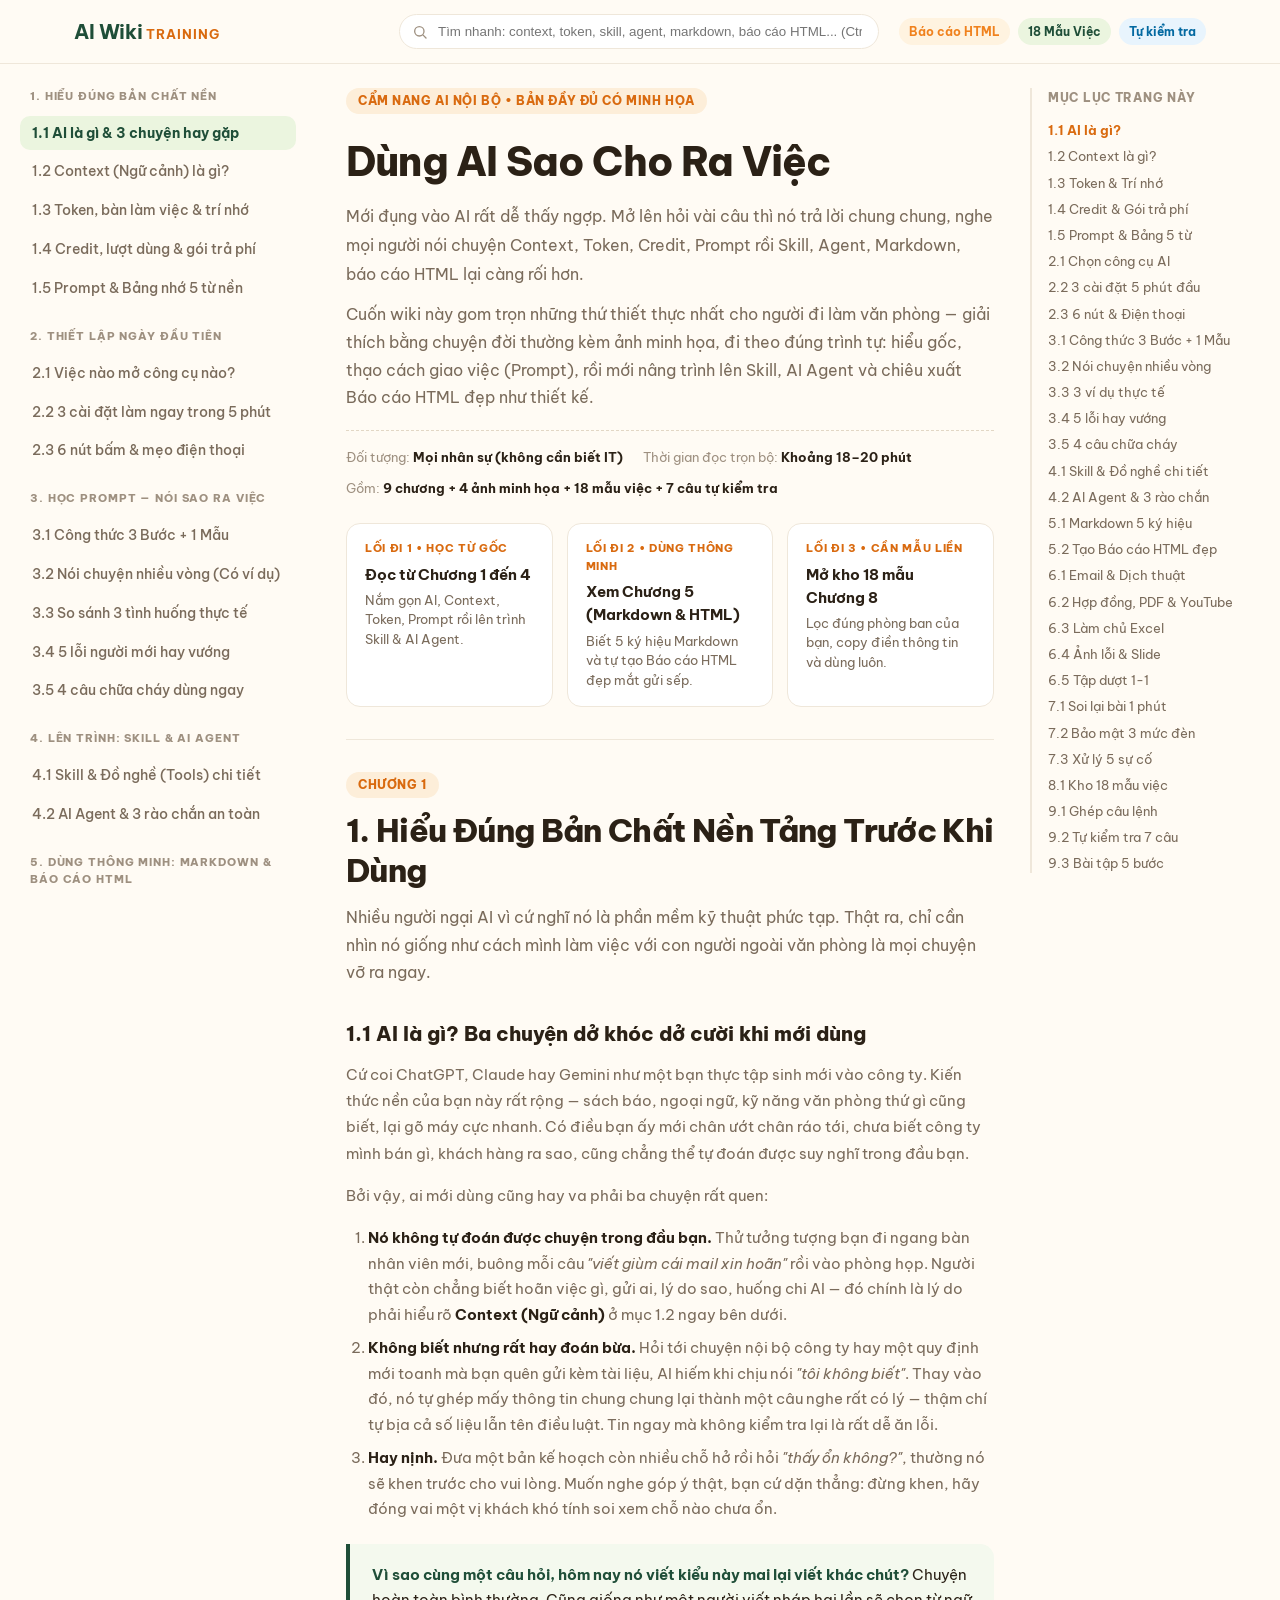
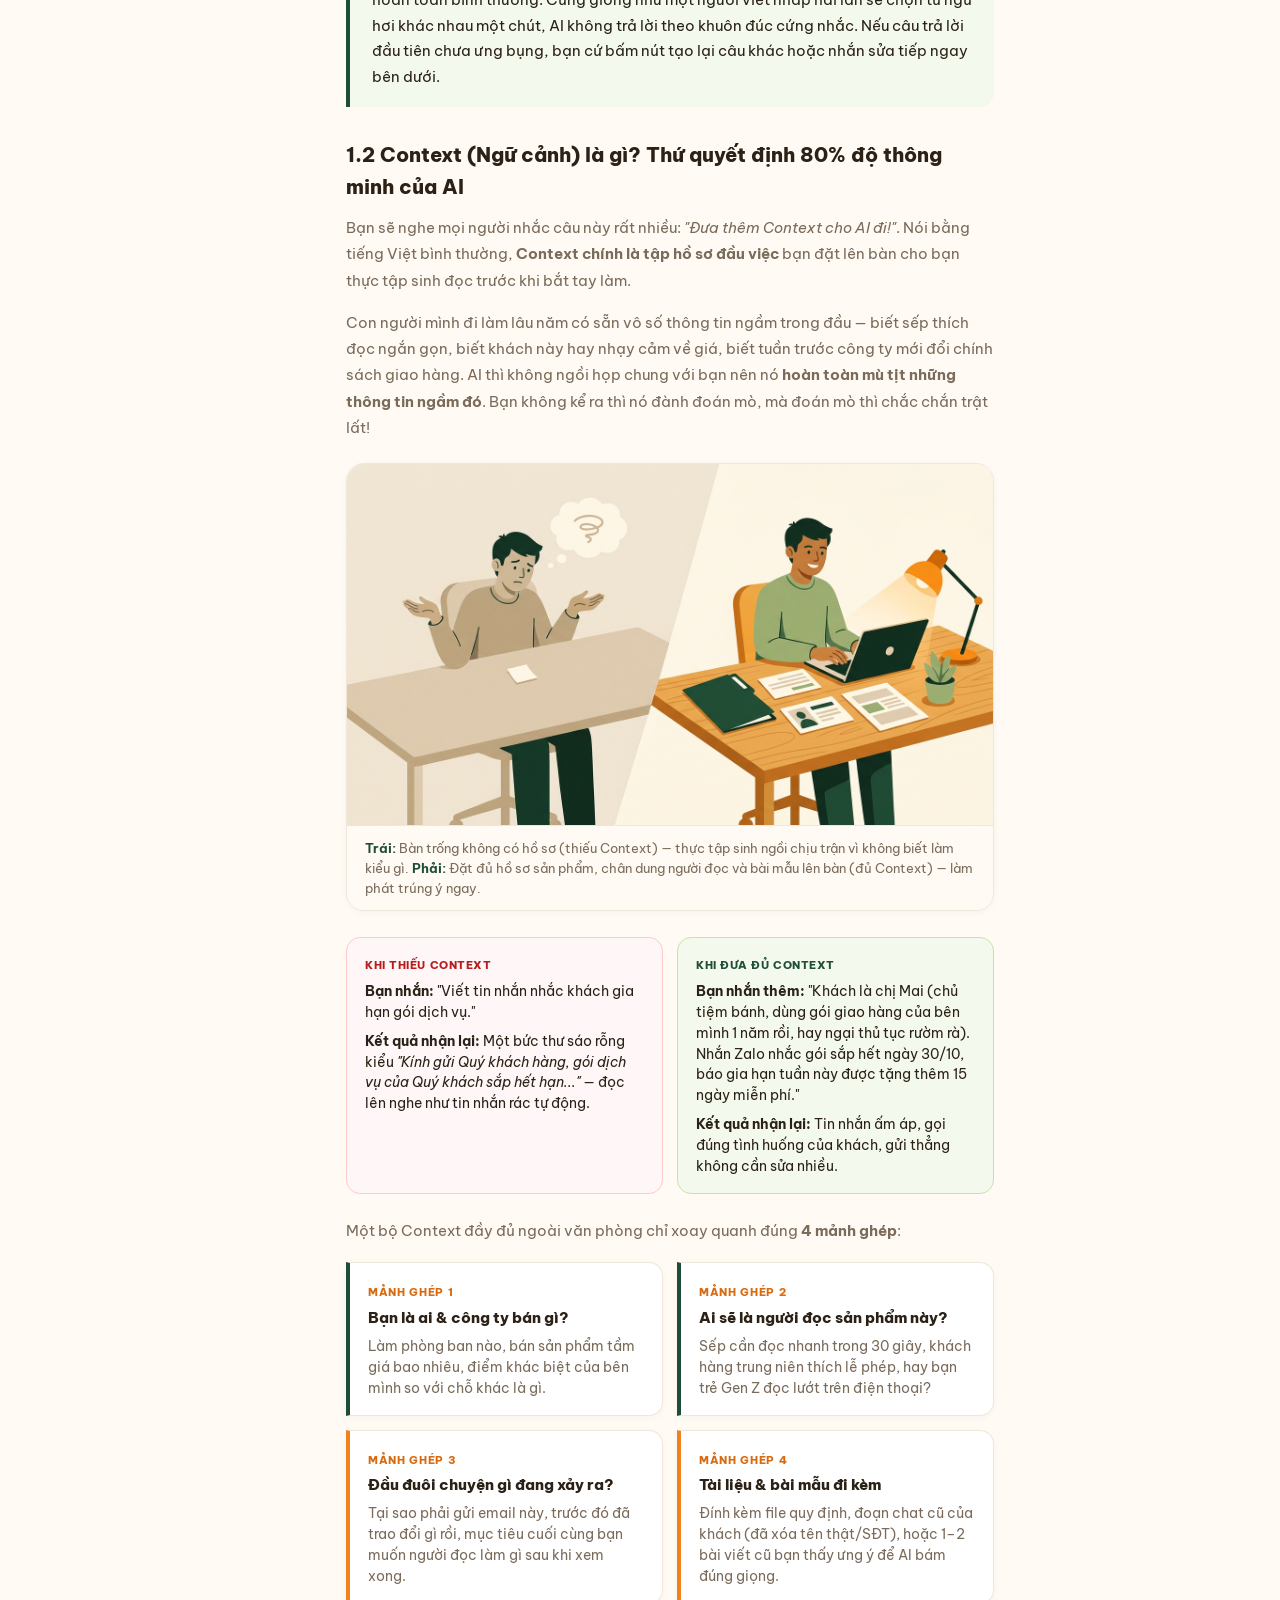
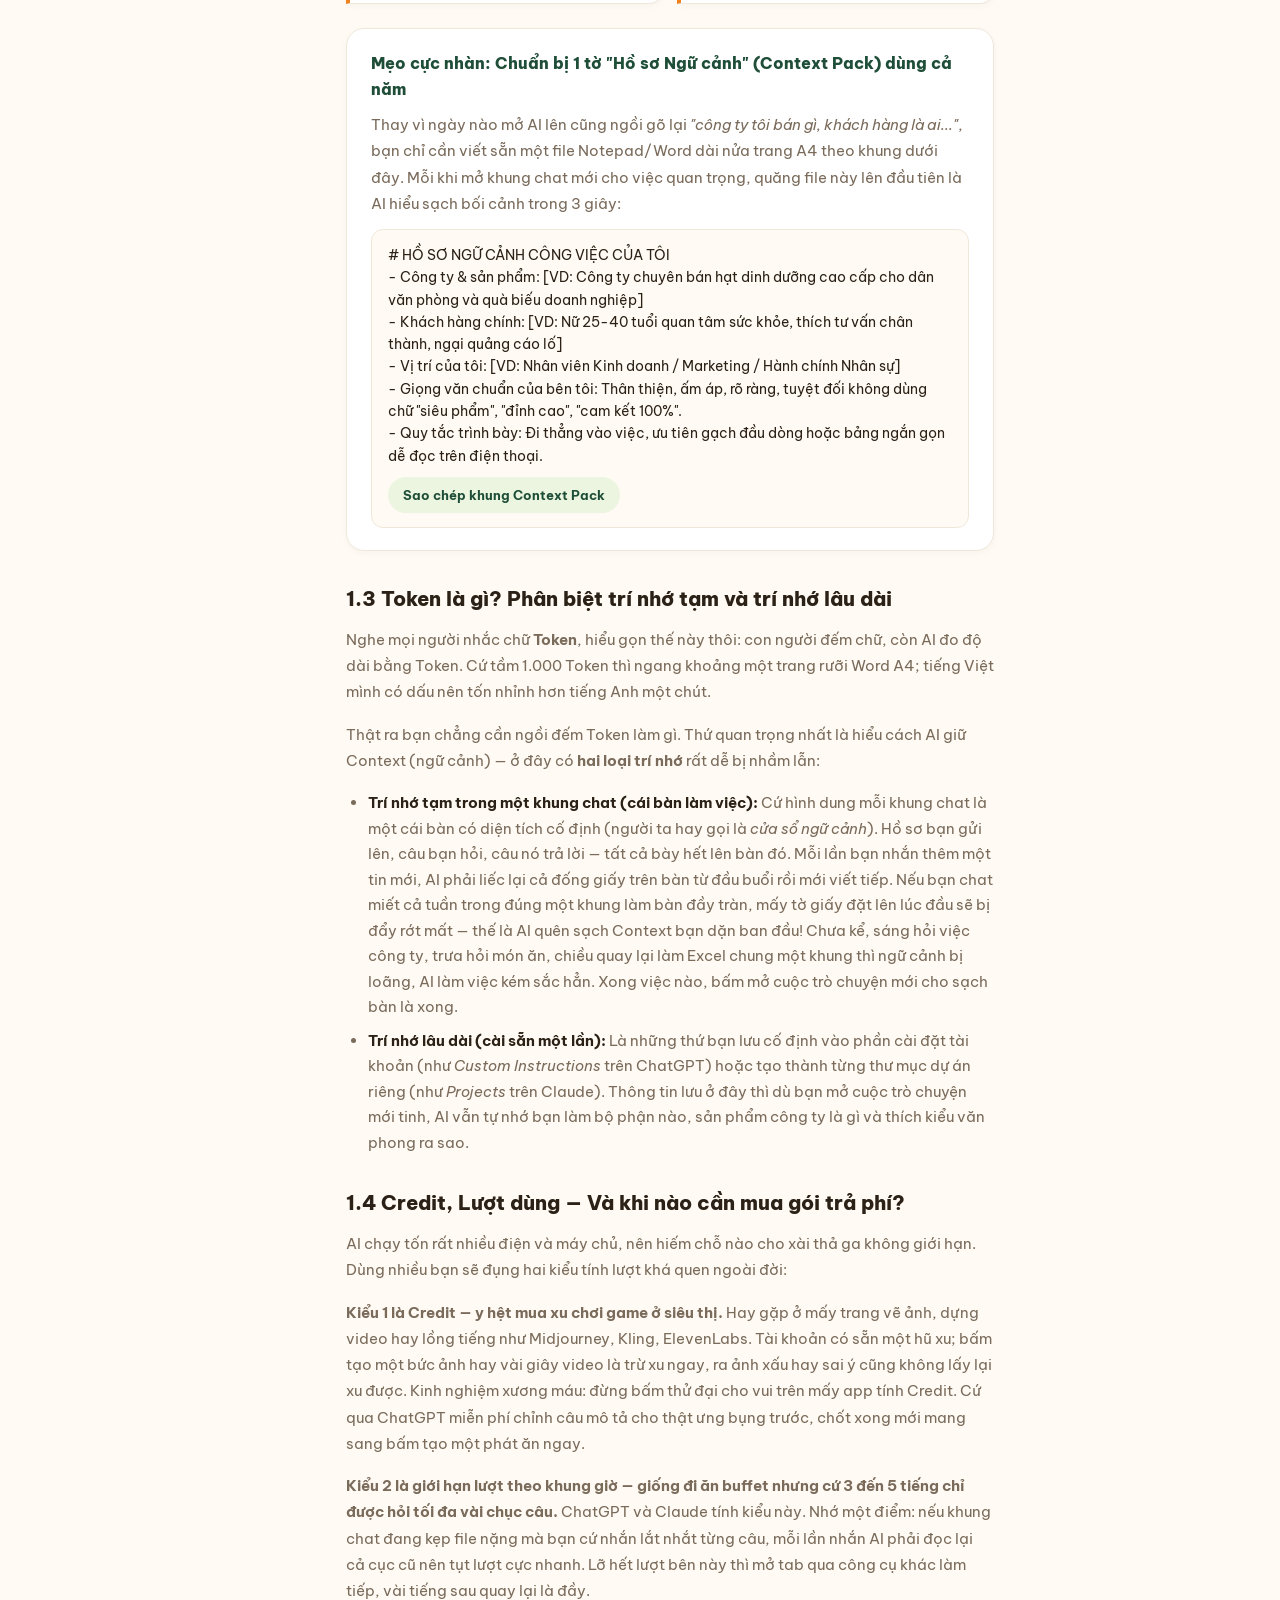
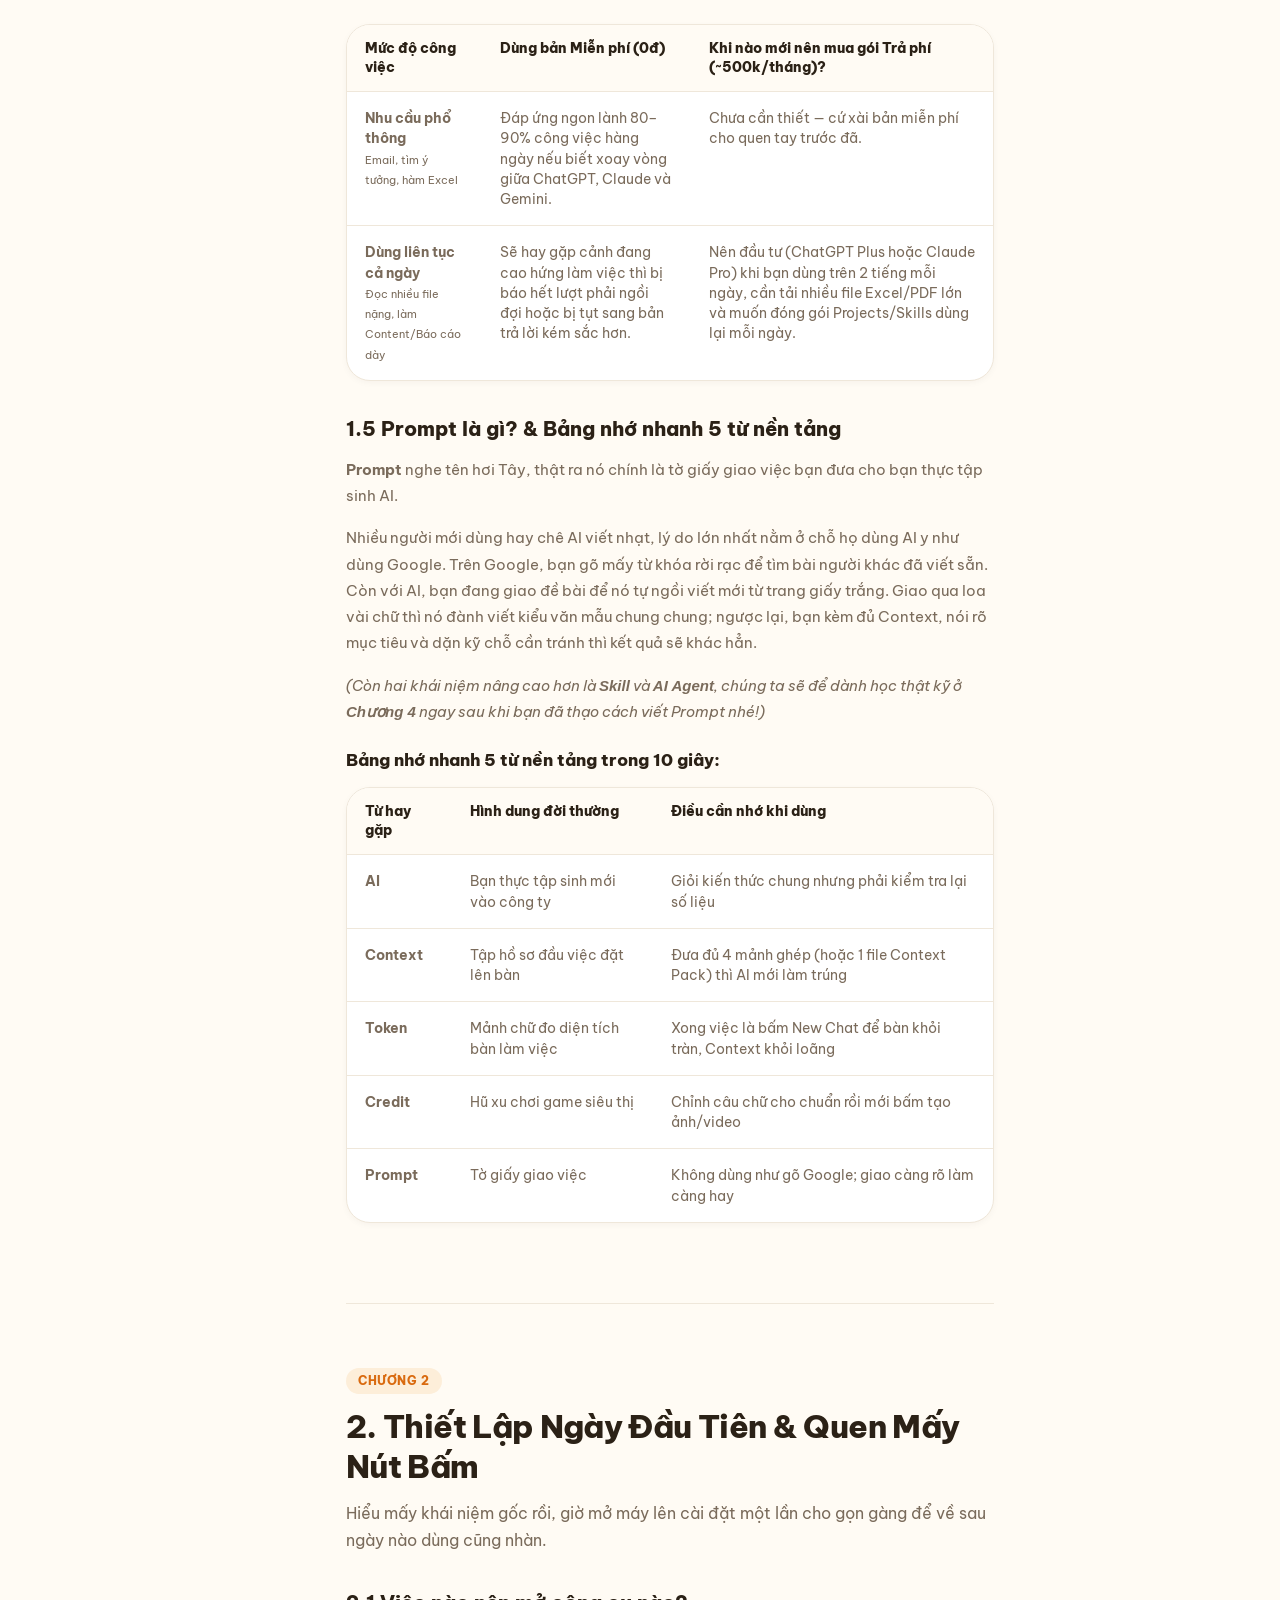
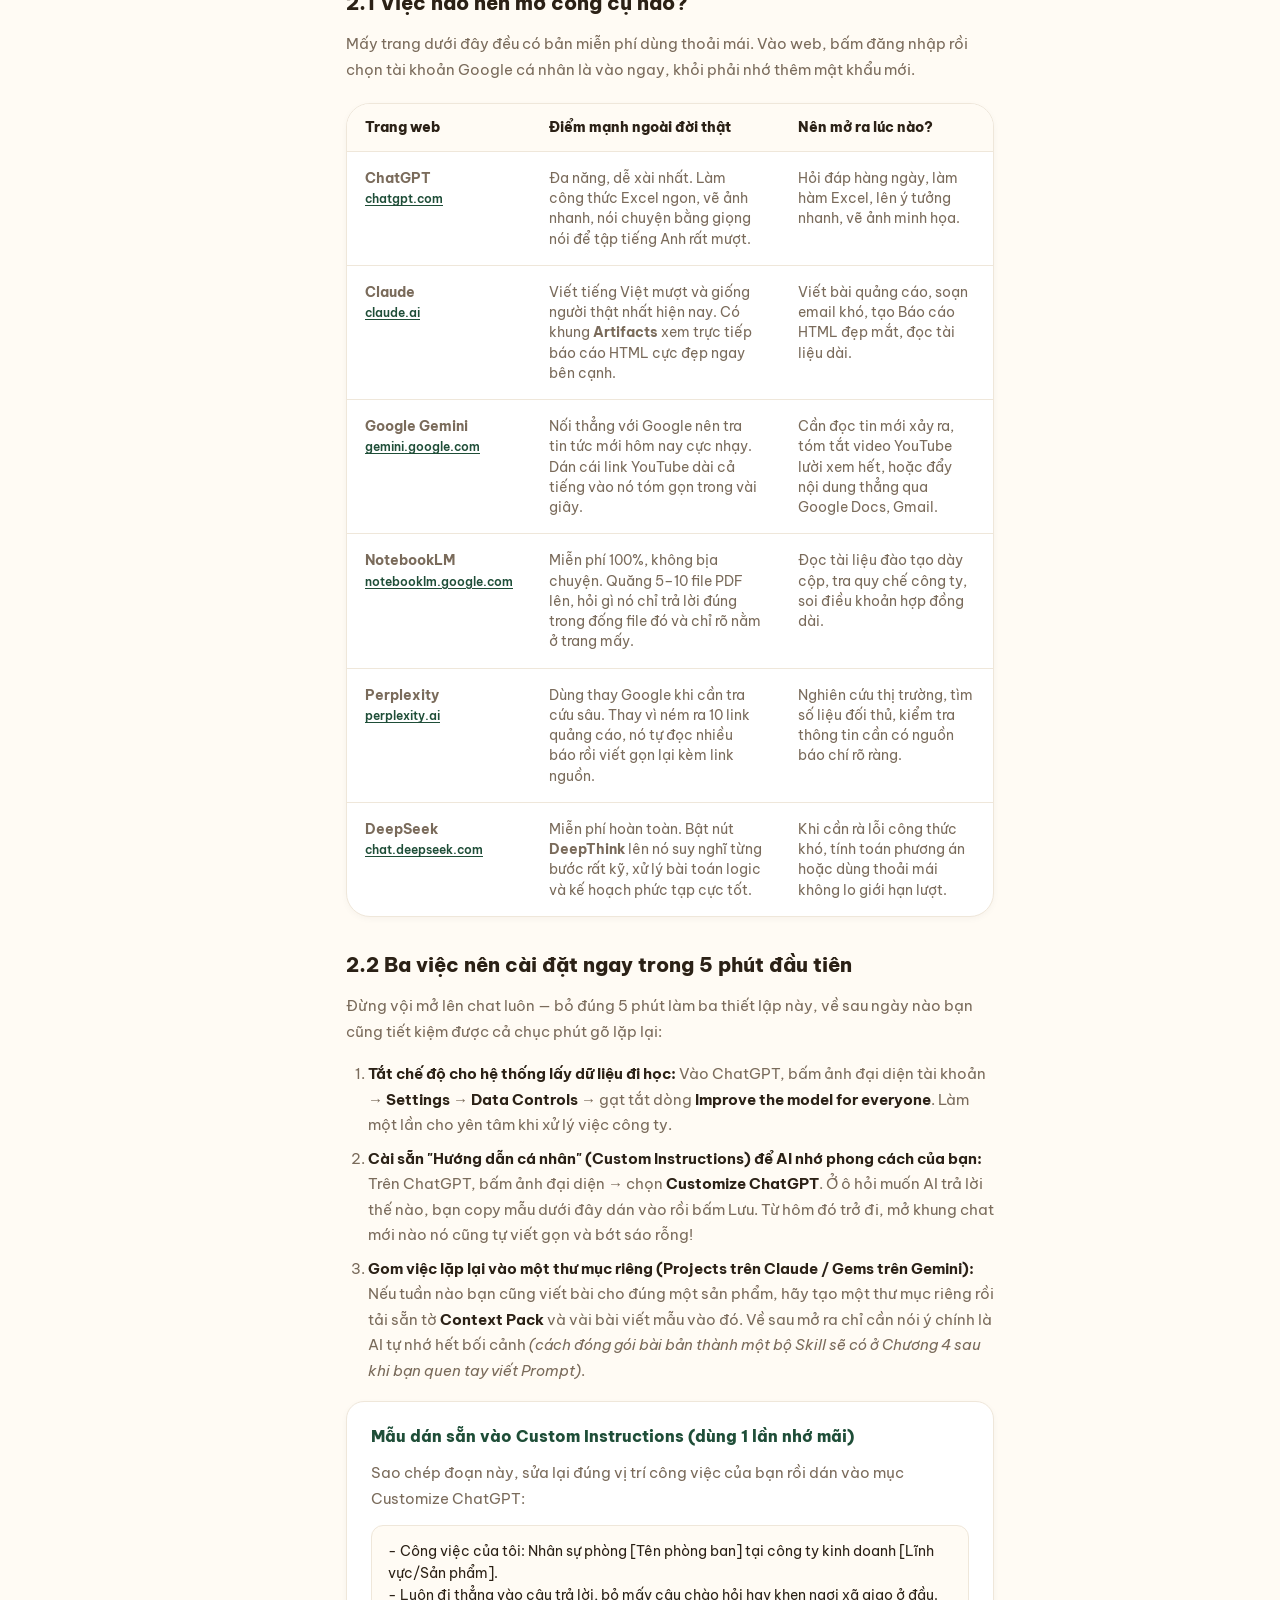
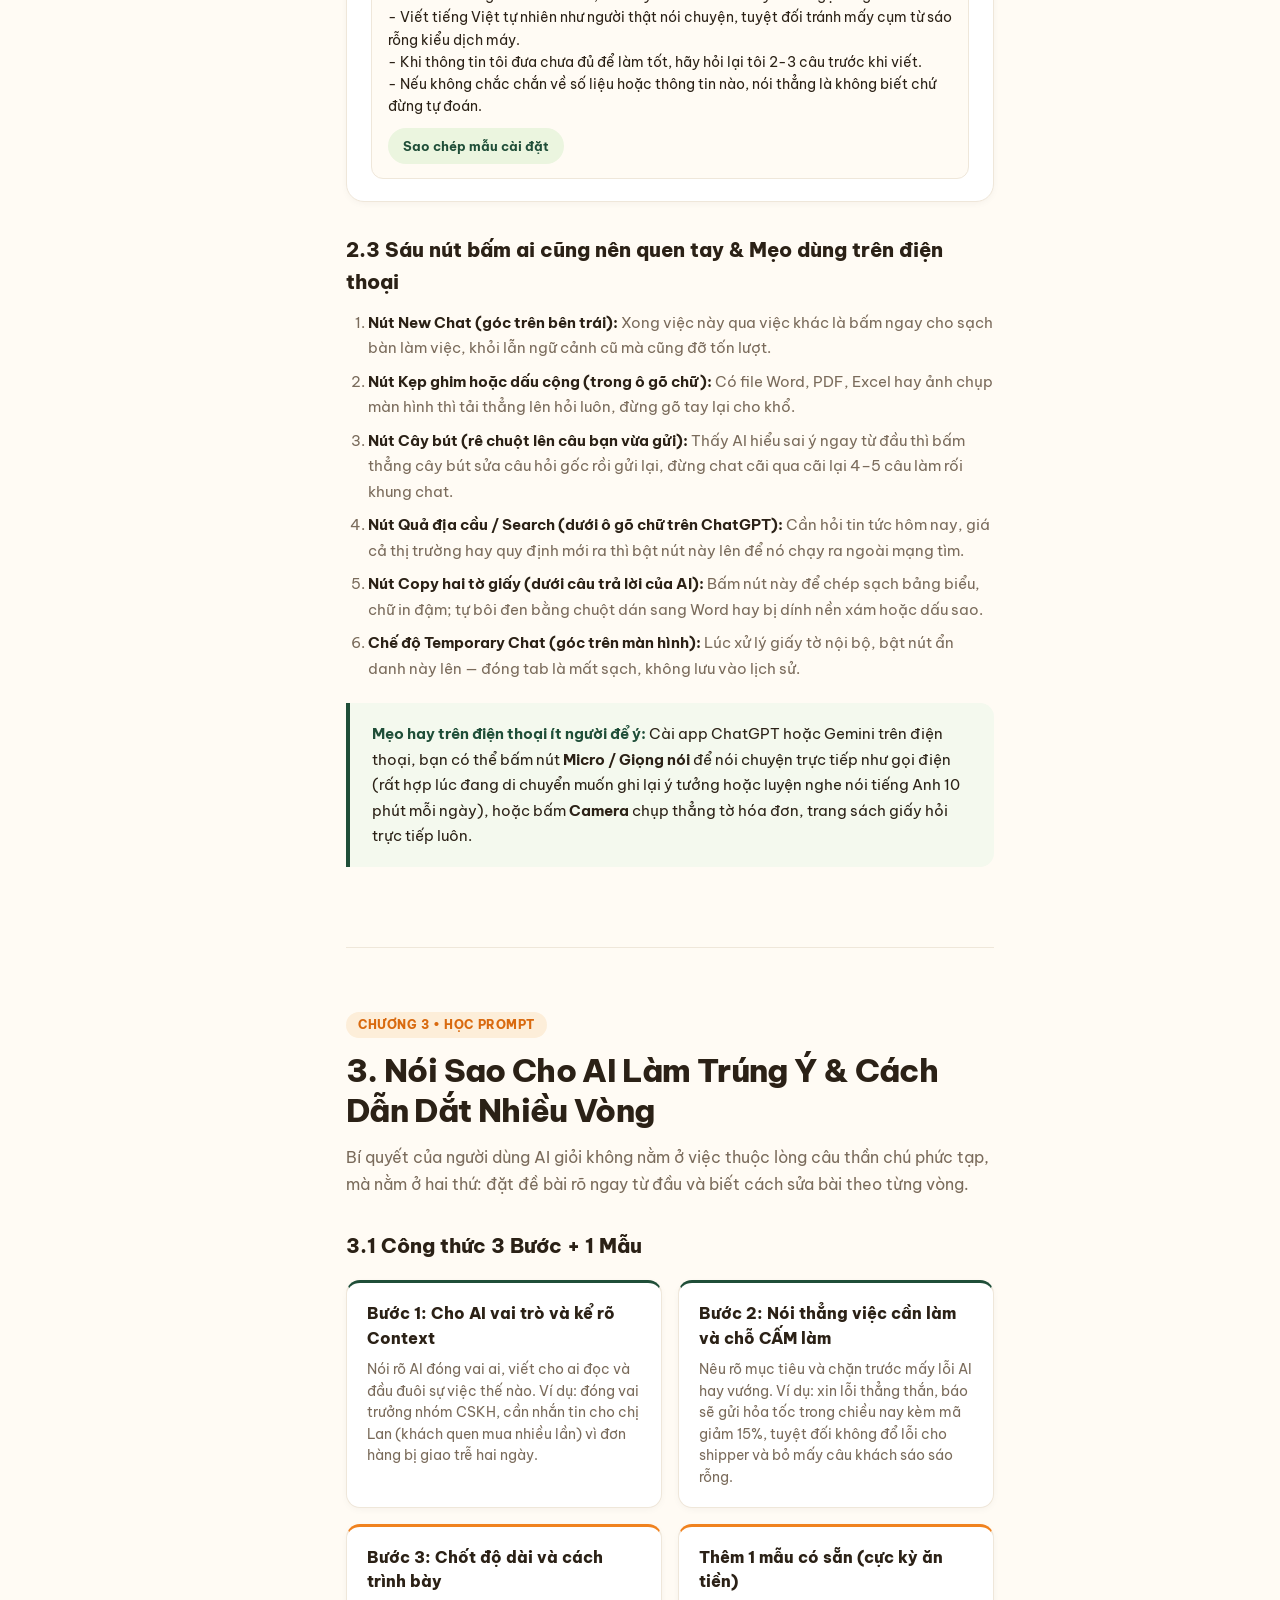
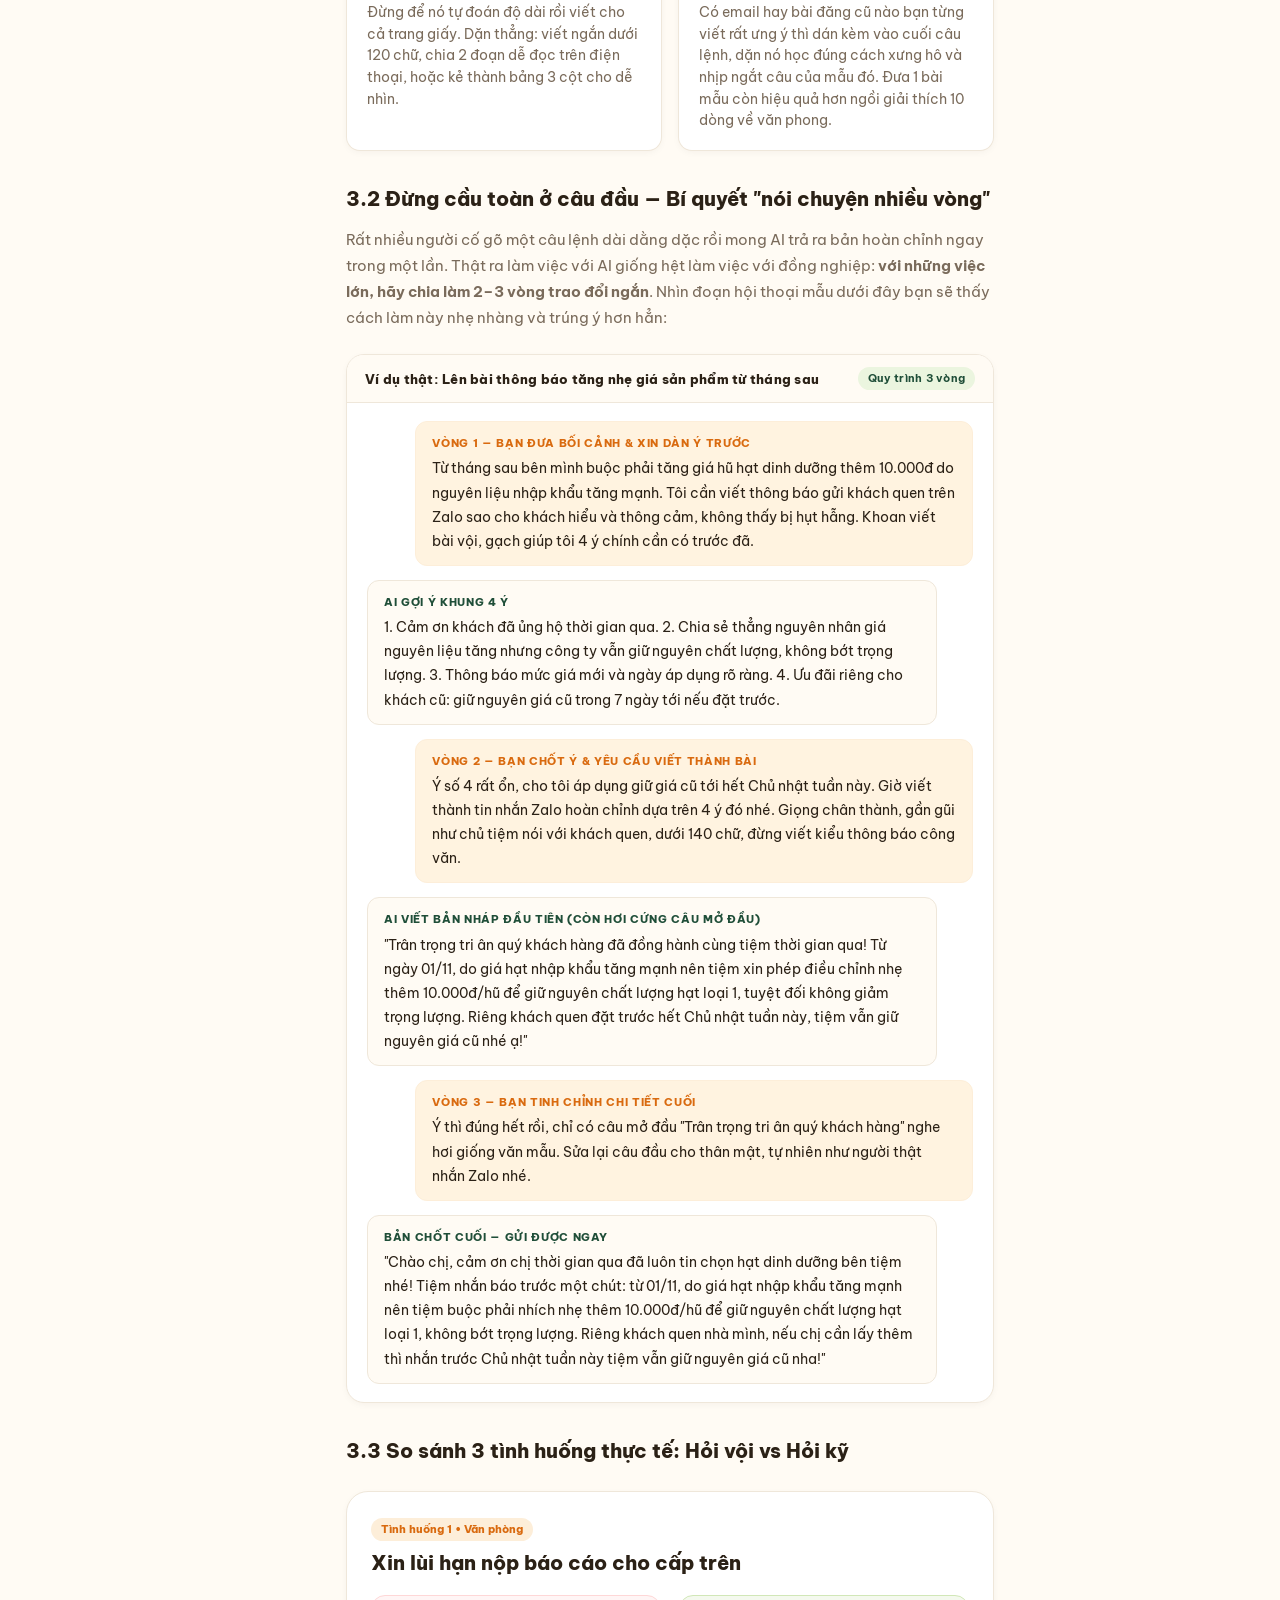
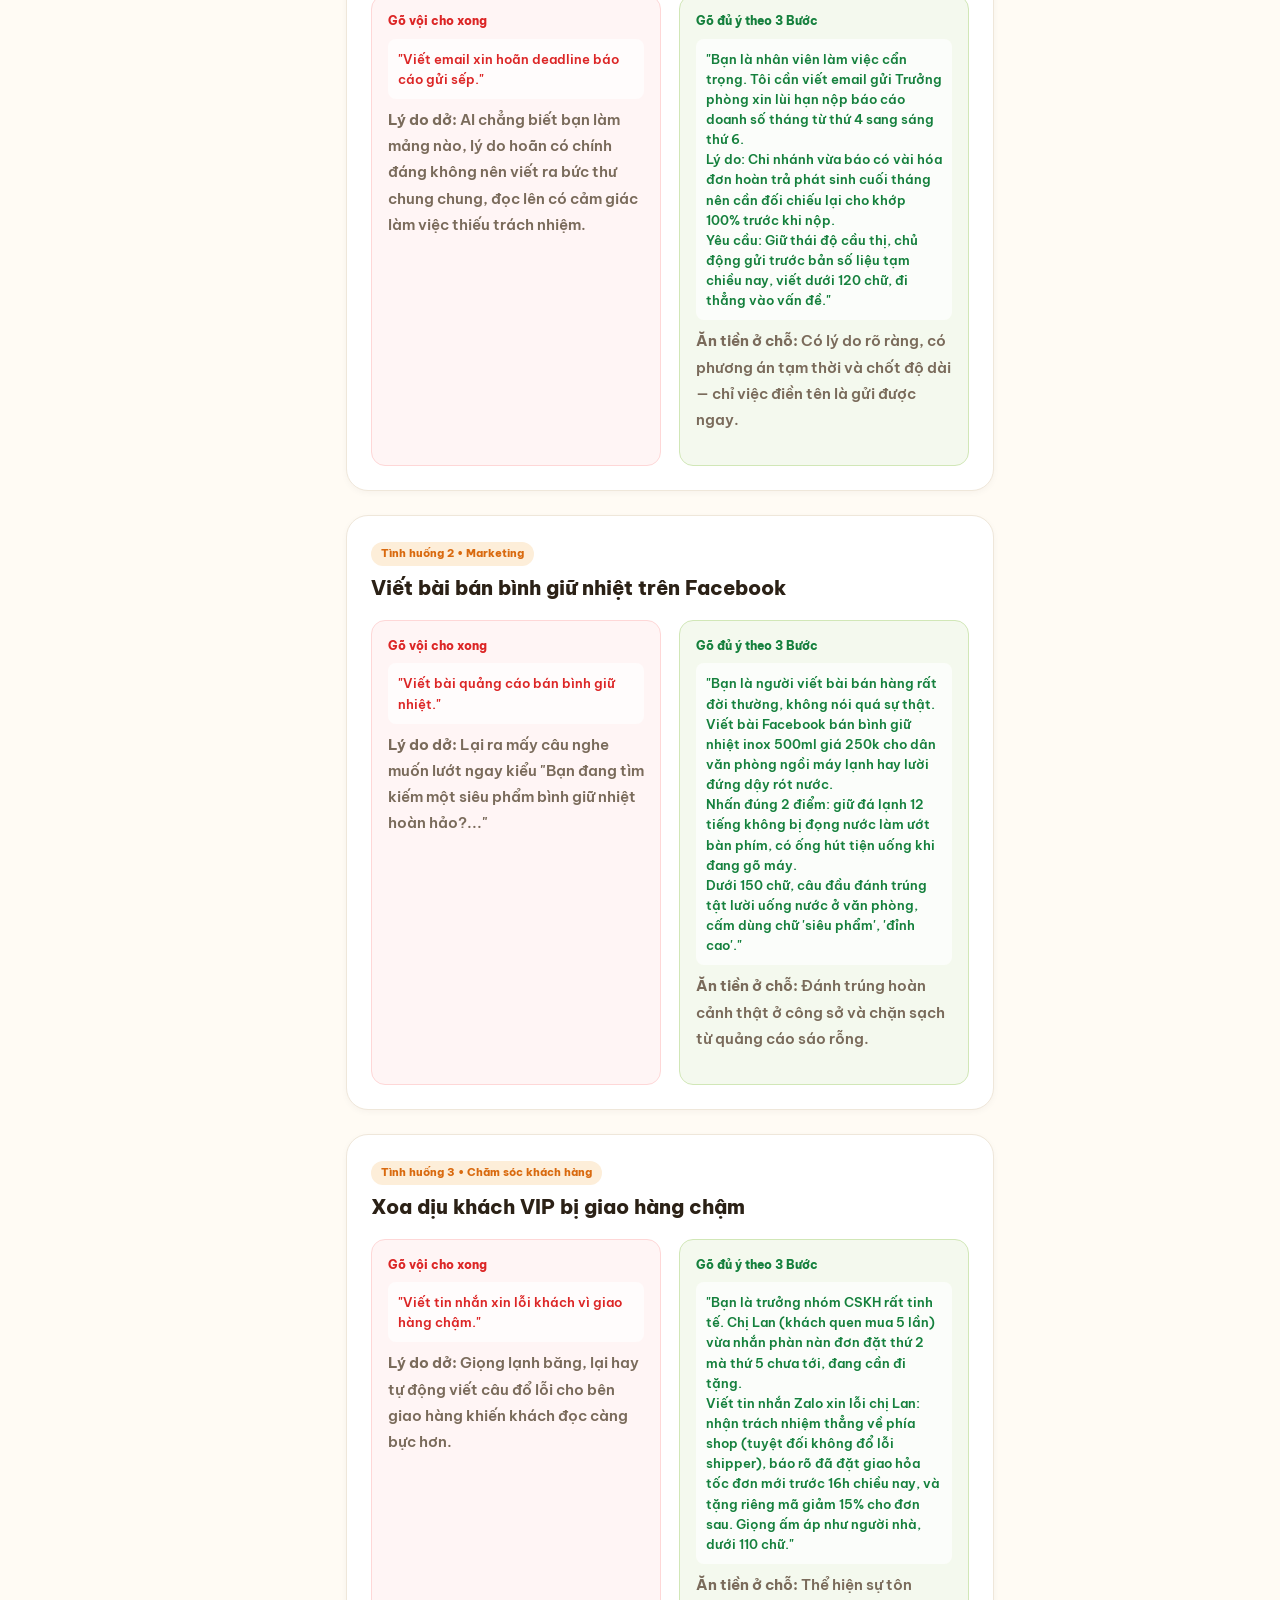
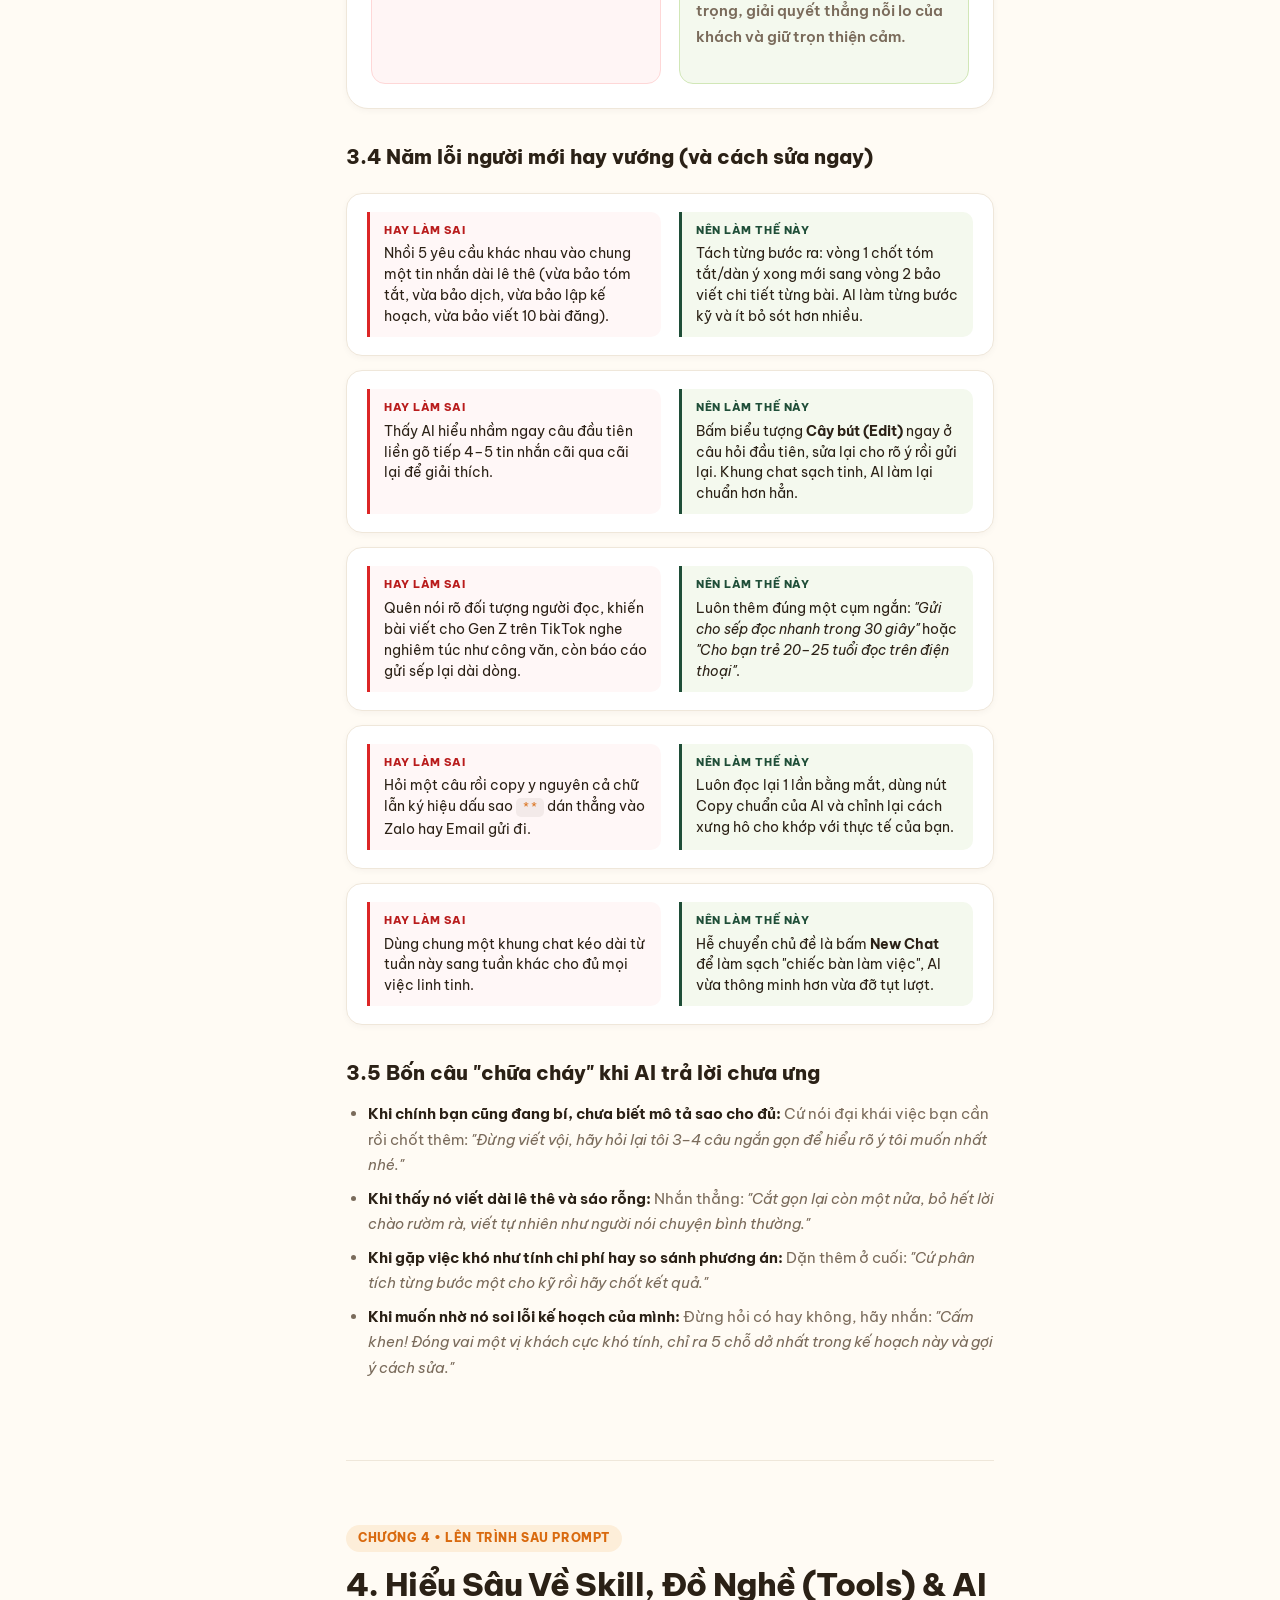
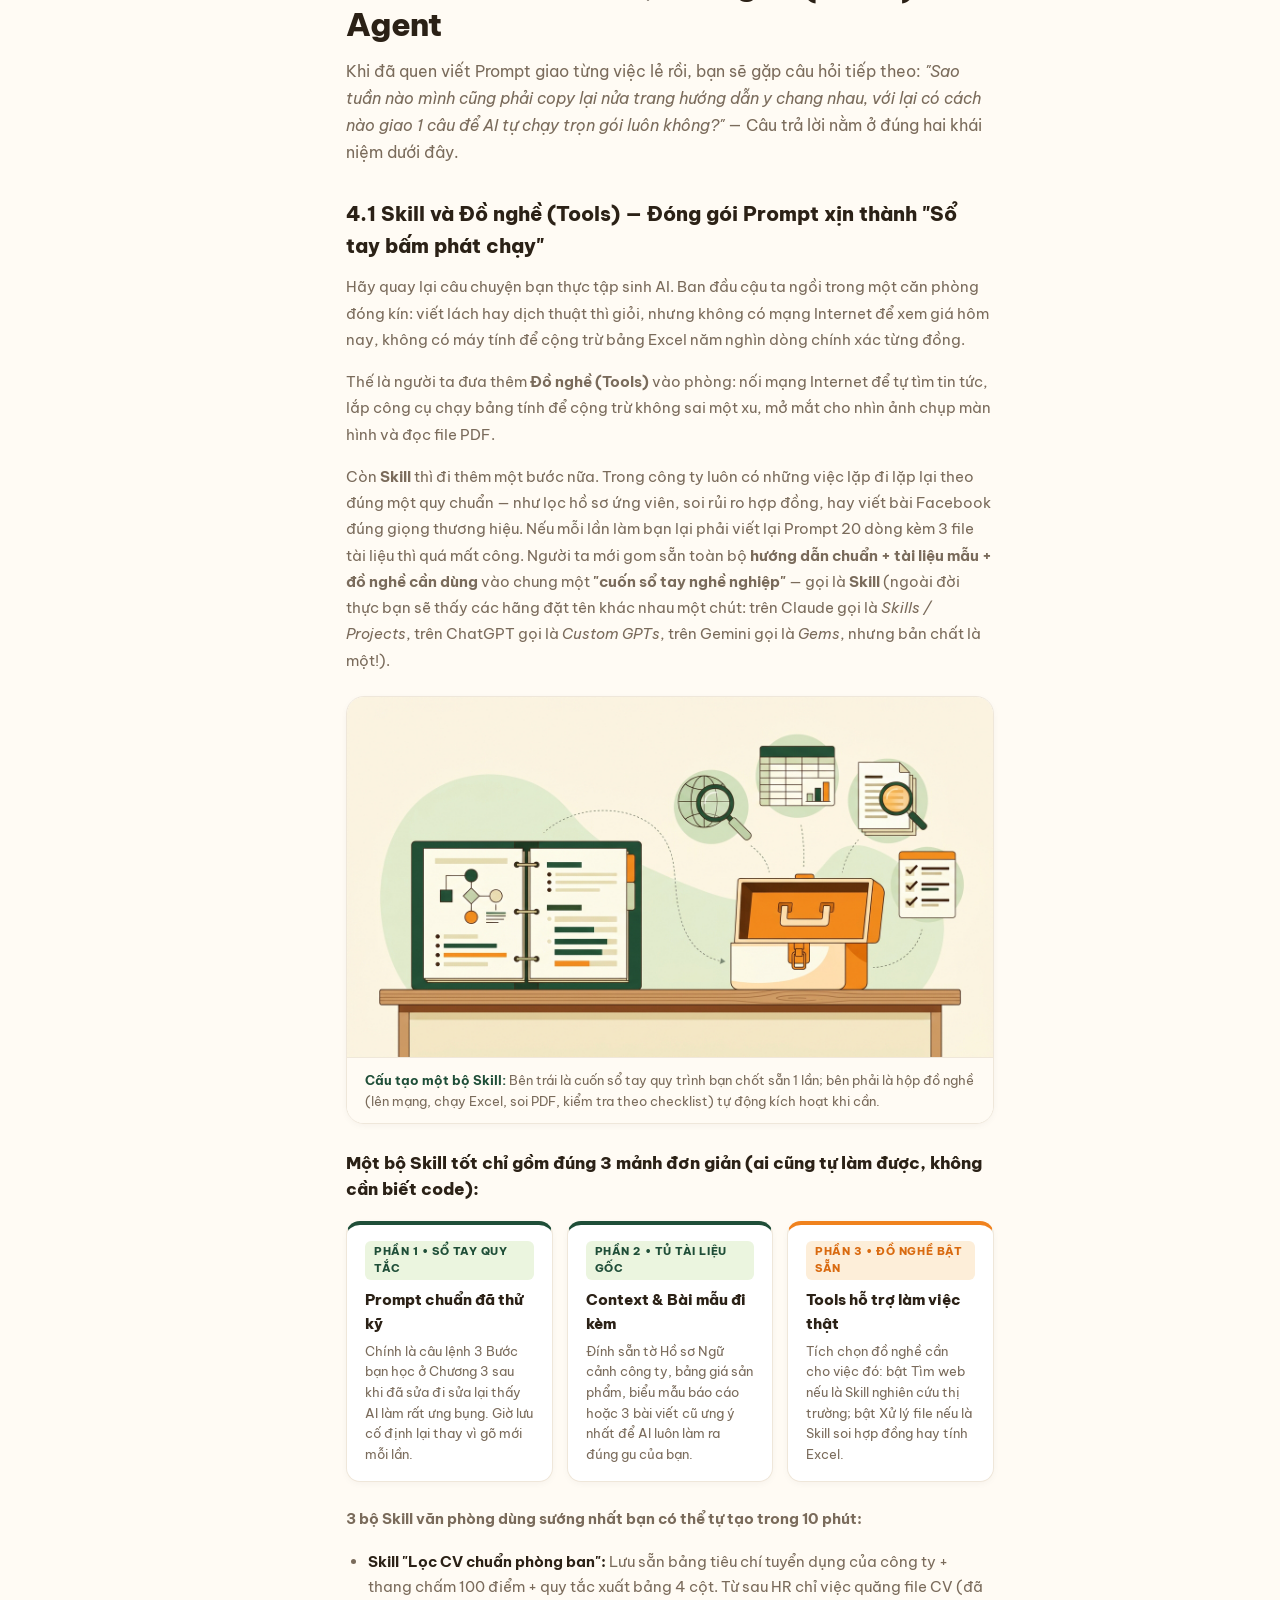
==== commit d8953f9e: "polish: comprehensive training manual QA (UX fixes, interactive SOP search/collapse, accurate quiz f" ====
--- a/index.html
+++ b/index.html
@@ -10,7 +10,7 @@
   <link href="https://fonts.googleapis.com/css2?family=Be+Vietnam+Pro:ital,wght@0,400;0,500;0,600;0,700;0,800;1,400;1,600&display=swap" rel="stylesheet">
   <link rel="stylesheet" href="shared/styles.css">
 </head>
-<body>
+<body class="wiki-standalone">
 
   <!-- READING PROGRESS BAR -->
   <div id="reading-progress"></div>
@@ -50,7 +50,7 @@
         <div class="search-suggestions" hidden></div>
       </div>
 
-      <div class="header-actions" style="display:flex;align-items:center;gap:10px;">
+      <div class="wiki-header-pills">
         <a href="#ch5-2" class="tag-pill pill-orange" style="font-size:12px;text-decoration:none;">Báo cáo HTML</a>
         <a href="#ch8-1" class="tag-pill pill-green" style="font-size:12px;text-decoration:none;">18 Mẫu Việc</a>
         <a href="#quiz-section" class="tag-pill pill-blue" style="font-size:12px;text-decoration:none;">Tự kiểm tra</a>
@@ -66,6 +66,11 @@
 
     <!-- 1. LEFT VERTICAL NAVIGATION SIDEBAR -->
     <aside class="wiki-sidebar" id="wiki-sidebar">
+
+      <div class="mobile-drawer-head">
+        <b>Mục lục Cẩm nang</b>
+        <button class="mobile-drawer-close" id="mobile-sidebar-close" aria-label="Đóng mục lục">Đóng</button>
+      </div>
 
       <div class="wiki-nav-group">
         <div class="wiki-group-title">1. Hiểu đúng bản chất nền</div>
@@ -129,6 +134,7 @@
         <div class="wiki-group-title">9. Thực hành &amp; Tự kiểm tra</div>
         <a href="#tool-builder" class="wiki-nav-item"><span>9.1 Công cụ ghép câu lệnh nhanh</span></a>
         <a href="#quiz-section" class="wiki-nav-item"><span>9.2 Trắc nghiệm 7 tình huống thực tế</span></a>
+        <a href="#action-checklist" class="wiki-nav-item"><span>9.3 Bài tập thực hành 5 bước</span></a>
       </div>
 
     </aside>
@@ -195,7 +201,7 @@
           </p>
           <ol>
             <li>
-              <b>Không đưa ngữ cảnh là nó chịu chết.</b> Thử tưởng tượng bạn đi ngang bàn một nhân viên mới, buông mỗi câu <i>"viết giùm cái mail xin hoãn"</i> rồi vào phòng họp. Người thật còn chẳng biết hoãn việc gì, gửi cho ai, lý do sao, huống chi AI. Bạn kể đầu đuôi càng rõ, nó làm càng trúng ý.
+              <b>Nó không tự đoán được chuyện trong đầu bạn.</b> Thử tưởng tượng bạn đi ngang bàn nhân viên mới, buông mỗi câu <i>"viết giùm cái mail xin hoãn"</i> rồi vào phòng họp. Người thật còn chẳng biết hoãn việc gì, gửi ai, lý do sao, huống chi AI — đó chính là lý do phải hiểu rõ <b>Context (Ngữ cảnh)</b> ở mục 1.2 ngay bên dưới.
             </li>
             <li>
               <b>Không biết nhưng rất hay đoán bừa.</b> Hỏi tới chuyện nội bộ công ty hay một quy định mới toanh mà bạn quên gửi kèm tài liệu, AI hiếm khi chịu nói <i>"tôi không biết"</i>. Thay vào đó, nó tự ghép mấy thông tin chung chung lại thành một câu nghe rất có lý — thậm chí tự bịa cả số liệu lẫn tên điều luật. Tin ngay mà không kiểm tra lại là rất dễ ăn lỗi.
@@ -225,6 +231,19 @@
             <img src="assets/images/context-desk.jpg" alt="Minh họa sự khác biệt giữa bàn làm việc trống thiếu ngữ cảnh và bàn làm việc đủ hồ sơ ngữ cảnh">
             <figcaption><b>Trái:</b> Bàn trống không có hồ sơ (thiếu Context) — thực tập sinh ngồi chịu trận vì không biết làm kiểu gì. <b>Phải:</b> Đặt đủ hồ sơ sản phẩm, chân dung người đọc và bài mẫu lên bàn (đủ Context) — làm phát trúng ý ngay.</figcaption>
           </figure>
+
+          <div class="mini-compare">
+            <div class="mc-card is-bad">
+              <span class="mc-badge">Khi thiếu Context</span>
+              <p><b>Bạn nhắn:</b> "Viết tin nhắn nhắc khách gia hạn gói dịch vụ."</p>
+              <p><b>Kết quả nhận lại:</b> Một bức thư sáo rỗng kiểu <i>"Kính gửi Quý khách hàng, gói dịch vụ của Quý khách sắp hết hạn..."</i> — đọc lên nghe như tin nhắn rác tự động.</p>
+            </div>
+            <div class="mc-card is-good">
+              <span class="mc-badge">Khi đưa đủ Context</span>
+              <p><b>Bạn nhắn thêm:</b> "Khách là chị Mai (chủ tiệm bánh, dùng gói giao hàng của bên mình 1 năm rồi, hay ngại thủ tục rườm rà). Nhắn Zalo nhắc gói sắp hết ngày 30/10, báo gia hạn tuần này được tặng thêm 15 ngày miễn phí."</p>
+              <p><b>Kết quả nhận lại:</b> Tin nhắn ấm áp, gọi đúng tình huống của khách, gửi thẳng không cần sửa nhiều.</p>
+            </div>
+          </div>
 
           <p>Một bộ Context đầy đủ ngoài văn phòng chỉ xoay quanh đúng <b>4 mảnh ghép</b>:</p>
           <div class="context-pillars">
@@ -390,32 +409,32 @@
                 </thead>
                 <tbody>
                   <tr>
-                    <td><b>ChatGPT</b><br><small>chatgpt.com</small></td>
+                    <td><b>ChatGPT</b><br><a class="tool-ext-link" href="https://chatgpt.com" target="_blank" rel="noopener">chatgpt.com</a></td>
                     <td>Đa năng, dễ xài nhất. Làm công thức Excel ngon, vẽ ảnh nhanh, nói chuyện bằng giọng nói để tập tiếng Anh rất mượt.</td>
                     <td>Hỏi đáp hàng ngày, làm hàm Excel, lên ý tưởng nhanh, vẽ ảnh minh họa.</td>
                   </tr>
                   <tr>
-                    <td><b>Claude</b><br><small>claude.ai</small></td>
+                    <td><b>Claude</b><br><a class="tool-ext-link" href="https://claude.ai" target="_blank" rel="noopener">claude.ai</a></td>
                     <td>Viết tiếng Việt mượt và giống người thật nhất hiện nay. Có khung <b>Artifacts</b> xem trực tiếp báo cáo HTML cực đẹp ngay bên cạnh.</td>
                     <td>Viết bài quảng cáo, soạn email khó, tạo Báo cáo HTML đẹp mắt, đọc tài liệu dài.</td>
                   </tr>
                   <tr>
-                    <td><b>Google Gemini</b><br><small>gemini.google.com</small></td>
+                    <td><b>Google Gemini</b><br><a class="tool-ext-link" href="https://gemini.google.com" target="_blank" rel="noopener">gemini.google.com</a></td>
                     <td>Nối thẳng với Google nên tra tin tức mới hôm nay cực nhạy. Dán cái link YouTube dài cả tiếng vào nó tóm gọn trong vài giây.</td>
                     <td>Cần đọc tin mới xảy ra, tóm tắt video YouTube lười xem hết, hoặc đẩy nội dung thẳng qua Google Docs, Gmail.</td>
                   </tr>
                   <tr>
-                    <td><b>NotebookLM</b><br><small>notebooklm.google.com</small></td>
+                    <td><b>NotebookLM</b><br><a class="tool-ext-link" href="https://notebooklm.google.com" target="_blank" rel="noopener">notebooklm.google.com</a></td>
                     <td>Miễn phí 100%, không bịa chuyện. Quăng 5–10 file PDF lên, hỏi gì nó chỉ trả lời đúng trong đống file đó và chỉ rõ nằm ở trang mấy.</td>
                     <td>Đọc tài liệu đào tạo dày cộp, tra quy chế công ty, soi điều khoản hợp đồng dài.</td>
                   </tr>
                   <tr>
-                    <td><b>Perplexity</b><br><small>perplexity.ai</small></td>
+                    <td><b>Perplexity</b><br><a class="tool-ext-link" href="https://www.perplexity.ai" target="_blank" rel="noopener">perplexity.ai</a></td>
                     <td>Dùng thay Google khi cần tra cứu sâu. Thay vì ném ra 10 link quảng cáo, nó tự đọc nhiều báo rồi viết gọn lại kèm link nguồn.</td>
                     <td>Nghiên cứu thị trường, tìm số liệu đối thủ, kiểm tra thông tin cần có nguồn báo chí rõ ràng.</td>
                   </tr>
                   <tr>
-                    <td><b>DeepSeek</b><br><small>chat.deepseek.com</small></td>
+                    <td><b>DeepSeek</b><br><a class="tool-ext-link" href="https://chat.deepseek.com" target="_blank" rel="noopener">chat.deepseek.com</a></td>
                     <td>Miễn phí hoàn toàn. Bật nút <b>DeepThink</b> lên nó suy nghĩ từng bước rất kỹ, xử lý bài toán logic và kế hoạch phức tạp cực tốt.</td>
                     <td>Khi cần rà lỗi công thức khó, tính toán phương án hoặc dùng thoải mái không lo giới hạn lượt.</td>
                   </tr>
@@ -439,7 +458,7 @@
               <b>Cài sẵn "Hướng dẫn cá nhân" (Custom Instructions) để AI nhớ phong cách của bạn:</b> Trên ChatGPT, bấm ảnh đại diện &rarr; chọn <b>Customize ChatGPT</b>. Ở ô hỏi muốn AI trả lời thế nào, bạn copy mẫu dưới đây dán vào rồi bấm Lưu. Từ hôm đó trở đi, mở khung chat mới nào nó cũng tự viết gọn và bớt sáo rỗng!
             </li>
             <li>
-              <b>Gom việc lặp lại vào một thư mục riêng (Projects trên Claude / Gems trên Gemini):</b> Nếu tuần nào bạn cũng viết bài cho đúng một sản phẩm, hãy tạo một thư mục riêng rồi tải sẵn tờ <b>Context Pack</b> và vài bài viết mẫu vào đó. Về sau mở ra chỉ cần nói ý chính là AI tự nhớ hết bối cảnh.
+              <b>Gom việc lặp lại vào một thư mục riêng (Projects trên Claude / Gems trên Gemini):</b> Nếu tuần nào bạn cũng viết bài cho đúng một sản phẩm, hãy tạo một thư mục riêng rồi tải sẵn tờ <b>Context Pack</b> và vài bài viết mẫu vào đó. Về sau mở ra chỉ cần nói ý chính là AI tự nhớ hết bối cảnh <i>(cách đóng gói bài bản thành một bộ Skill sẽ có ở Chương 4 sau khi bạn quen tay viết Prompt)</i>.
             </li>
           </ol>
 
@@ -535,12 +554,16 @@
                 <p>Ý số 4 rất ổn, cho tôi áp dụng giữ giá cũ tới hết Chủ nhật tuần này. Giờ viết thành tin nhắn Zalo hoàn chỉnh dựa trên 4 ý đó nhé. Giọng chân thành, gần gũi như chủ tiệm nói với khách quen, dưới 140 chữ, đừng viết kiểu thông báo công văn.</p>
               </div>
               <div class="chat-turn is-ai">
-                <span class="chat-role">AI viết bản nháp hoàn chỉnh</span>
-                <p>(AI trả ra tin nhắn gọn gàng, ấm áp, đúng 130 chữ kèm đủ ngày chốt ưu đãi.)</p>
+                <span class="chat-role">AI viết bản nháp đầu tiên (còn hơi cứng câu mở đầu)</span>
+                <p>"Trân trọng tri ân quý khách hàng đã đồng hành cùng tiệm thời gian qua! Từ ngày 01/11, do giá hạt nhập khẩu tăng mạnh nên tiệm xin phép điều chỉnh nhẹ thêm 10.000đ/hũ để giữ nguyên chất lượng hạt loại 1, tuyệt đối không giảm trọng lượng. Riêng khách quen đặt trước hết Chủ nhật tuần này, tiệm vẫn giữ nguyên giá cũ nhé ạ!"</p>
               </div>
               <div class="chat-turn is-user">
                 <span class="chat-role">Vòng 3 — Bạn tinh chỉnh chi tiết cuối</span>
-                <p>Khá ưng rồi, chỉ có câu mở đầu nghe hơi giống văn mẫu một chút. Sửa lại câu đầu cho tự nhiên hơn, bỏ chữ "trân trọng tri ân" đi là xong.</p>
+                <p>Ý thì đúng hết rồi, chỉ có câu mở đầu "Trân trọng tri ân quý khách hàng" nghe hơi giống văn mẫu. Sửa lại câu đầu cho thân mật, tự nhiên như người thật nhắn Zalo nhé.</p>
+              </div>
+              <div class="chat-turn is-ai">
+                <span class="chat-role">Bản chốt cuối — Gửi được ngay</span>
+                <p>"Chào chị, cảm ơn chị thời gian qua đã luôn tin chọn hạt dinh dưỡng bên tiệm nhé! Tiệm nhắn báo trước một chút: từ 01/11, do giá hạt nhập khẩu tăng mạnh nên tiệm buộc phải nhích nhẹ thêm 10.000đ/hũ để giữ nguyên chất lượng hạt loại 1, không bớt trọng lượng. Riêng khách quen nhà mình, nếu chị cần lấy thêm thì nhắn trước Chủ nhật tuần này tiệm vẫn giữ nguyên giá cũ nha!"</p>
               </div>
             </div>
           </div>
@@ -740,6 +763,31 @@
             <li><b>Skill "Viết bài đúng giọng thương hiệu":</b> Lưu sẵn mô tả sản phẩm, chân dung khách hàng, 5 bài đăng cũ có tương tác cao nhất và danh sách từ cấm dùng. Marketing chỉ cần gõ 1 dòng chủ đề là ra bài sát 90% phong cách công ty.</li>
             <li><b>Skill "Soi lỗi hợp đồng &amp; báo giá":</b> Lưu sẵn 10 điều khoản công ty hay bị đối tác cài bẫy (phạt chậm tiến độ, điều kiện bảo hành, công nợ). Mỗi khi nhận hợp đồng mới, ném PDF vào là nó tự gạch đỏ từng điều khoản bất lợi.</li>
           </ul>
+
+          <h4>Cách tự tạo bộ Skill đầu tiên trong 3 bước (không cần biết code):</h4>
+          <ol>
+            <li><b>Bước 1 — Mở mục tạo trợ lý riêng:</b> Trên <b>Claude</b> chọn <i>Projects &rarr; New Project</i>; trên <b>Gemini</b> chọn <i>Gem manager &rarr; New Gem</i> (miễn phí cũng tạo được!); trên <b>ChatGPT</b> chọn <i>Explore GPTs &rarr; Create</i>.</li>
+            <li><b>Bước 2 — Dán bản quy tắc chuẩn vào ô Instructions (Hướng dẫn):</b> Lấy đúng mẫu khung bên dưới sửa theo đầu việc của bạn rồi dán vào.</li>
+            <li><b>Bước 3 — Tải sẵn 2–3 file gốc vào mục Knowledge (Tài liệu):</b> Đính tờ <b>Context Pack</b> + 2 bài mẫu chuẩn của công ty rồi bấm Lưu. Xong! Từ hôm đó mở Skill ra chỉ cần đưa đề bài ngắn là nó chạy đúng quy trình.</li>
+          </ol>
+
+          <div class="playbook-box">
+            <h4>Mẫu khung hướng dẫn để dán khi tạo Skill (Copy &amp; điền phần ngoặc vuông)</h4>
+            <div class="playbook-prompt">
+              <pre id="pb-skill-setup"># Vai trò &amp; Nhiệm vụ của Skill
+Bạn là trợ lý chuyên xử lý đúng 1 việc: [VD: Lọc hồ sơ ứng viên / Viết bài Facebook cho thương hiệu X].
+
+# Quy trình bắt buộc làm theo từng bước
+1. Luôn đọc kỹ tài liệu gốc tôi đã tải sẵn trong thư mục (bảng giá, tiêu chí, bài mẫu) trước khi trả lời.
+2. Nếu dữ liệu tôi gửi lên bị thiếu thông tin quan trọng, hỏi lại tôi tối đa 2 câu ngắn rồi mới làm.
+3. Xuất kết quả theo đúng cấu trúc: [VD: Bảng 4 cột / Bài ngắn dưới 150 chữ gồm 3 đoạn].
+
+# Quy tắc cấm làm
+- Không dùng lời lẽ sáo rỗng kiểu dịch máy.
+- Không tự đoán số liệu không có trong tài liệu gốc.</pre>
+              <button class="btn-copy-card" style="align-self:flex-start;" onclick="copyText(document.getElementById('pb-skill-setup').textContent, 'Đã sao chép mẫu khung tạo Skill!')">Sao chép mẫu khung Skill</button>
+            </div>
+          </div>
         </section>
 
         <!-- 4.2 AI AGENT -->
@@ -758,28 +806,23 @@
           <div class="agent-loop">
             <div class="al-step">
               <span class="al-num">Bước 1</span>
-              <b>Nhận đích đến</b>
-              <span>Bạn giao mục tiêu cuối, ví dụ: "Khảo sát giá 3 đối thủ lớn tuần này".</span>
+              <div class="al-content"><b>Nhận đích đến cuối cùng:</b> <span>Bạn giao mục tiêu rõ ràng, ví dụ: "Khảo sát giá bán lẻ của 3 đối thủ lớn nhất tuần này".</span></div>
             </div>
             <div class="al-step">
               <span class="al-num">Bước 2</span>
-              <b>Tự chia việc</b>
-              <span>Nó tự liệt kê từng đầu việc nhỏ cần làm mà không cần bạn nhắc từng bước.</span>
+              <div class="al-content"><b>Tự chia nhỏ đầu việc:</b> <span>Agent tự lên danh sách các bước cần làm mà không đợi bạn phải ngồi nhắc từng câu.</span></div>
             </div>
             <div class="al-step">
               <span class="al-num">Bước 3</span>
-              <b>Tự mở đồ nghề</b>
-              <span>Tự lên mạng mở web đối thủ, đọc bảng giá, mở bảng tính gom số liệu.</span>
+              <div class="al-content"><b>Tự mở đồ nghề xử lý:</b> <span>Tự lên mạng mở từng trang web, đọc bảng giá, mở bảng tính gom lại số liệu.</span></div>
             </div>
             <div class="al-step">
               <span class="al-num">Bước 4</span>
-              <b>Gặp lỗi tự né</b>
-              <span>Thấy web đối thủ A bị lỗi, nó tự chuyển qua Fanpage hay sàn TMĐT tìm cho đủ.</span>
+              <div class="al-content"><b>Gặp lỗi tự tìm đường vòng:</b> <span>Thấy trang web đối thủ A bị lỗi không vào được, nó tự chuyển qua Fanpage hay sàn TMĐT lấy cho đủ thông tin.</span></div>
             </div>
             <div class="al-step">
               <span class="al-num">Bước 5</span>
-              <b>Tự rà &amp; nộp bài</b>
-              <span>Tự đối chiếu lại xem đã đủ 3 bên chưa rồi kẻ bảng so sánh hoàn chỉnh nộp bạn.</span>
+              <div class="al-content"><b>Tự rà lại &amp; nộp báo cáo:</b> <span>Tự kiểm tra xem đã đủ 3 bên và kèm đường link nguồn chưa rồi mới nộp bảng so sánh hoàn chỉnh cho bạn.</span></div>
             </div>
           </div>
 
@@ -829,6 +872,20 @@
             <div class="gr-card">
               <b>3. Yêu cầu nộp kèm nguồn kiểm chứng</b>
               <p>Luôn dặn Agent ghi rõ từng con số lấy từ đường link nào hoặc trang mấy trong file gốc để bạn soát lại trong 1 phút trước khi sử dụng.</p>
+            </div>
+          </div>
+
+          <div class="playbook-box">
+            <h4>Thử trải nghiệm AI Agent ngay hôm nay (bật nút Deep Research trên Gemini / ChatGPT / Perplexity)</h4>
+            <p style="margin-bottom:8px;">Mở Gemini hoặc ChatGPT, bấm bật chế độ <b>Deep Research</b> (Nghiên cứu sâu) rồi dán đề bài dưới đây — bạn sẽ thấy Agent tự đi đọc hàng chục nguồn web trong vài phút và trả về bản phân tích kèm đầy đủ link dẫn chứng:</p>
+            <div class="playbook-prompt">
+              <pre id="pb-agent-research">Hãy khảo sát giúp tôi thị trường [Tên sản phẩm, VD: hộp quà hạt dinh dưỡng Tết] tại Việt Nam trong năm nay.
+Phạm vi cần làm rõ:
+1. Liệt kê 3–4 thương hiệu đang bán chạy nhất kèm khoảng giá bán lẻ và điểm mạnh bao bì của từng bên.
+2. Tổng hợp các phản hồi khen / chê phổ biến nhất của khách mua hàng trên sàn thương mại điện tử.
+3. Kẻ bảng so sánh ngắn gọn và gợi ý 3 khoảng trống thị trường công ty tôi có thể khai thác.
+Lưu ý: Mọi mức giá và thông tin đều phải gắn kèm đường link nguồn gốc để tôi kiểm tra lại.</pre>
+              <button class="btn-copy-card" style="align-self:flex-start;" onclick="copyText(document.getElementById('pb-agent-research').textContent, 'Đã sao chép mẫu giao việc cho AI Agent (Deep Research)!')">Sao chép mẫu giao việc Agent</button>
             </div>
           </div>
         </section>
@@ -955,8 +1012,18 @@
             <figcaption>Từ đống ghi chú thô và bảng số liệu nhàm chán bên trái, chỉ với 1 câu lệnh, AI dựng ngay thành trang báo cáo trực quan có thẻ KPI, biểu đồ màu và xuất file PDF gọn gàng.</figcaption>
           </figure>
 
-          <h4>Xem ngay Ví dụ thật: Đây là thứ AI tự dựng ra từ 5 dòng số liệu thô</h4>
-          <p>Bạn có thể nhìn trực tiếp bản mẫu bên dưới, hoặc bấm hai nút trên thanh xanh để <b>mở xem bản báo cáo đầy đủ trong tab mới</b> hay <b>tải file <code>.html</code> về máy bấm thử</b>:</p>
+          <h4>Xem ngay Ví dụ thật: Từ 5 dòng số liệu thô biến thành trang báo cáo hoàn chỉnh</h4>
+          <p>Bạn chỉ cần đưa đúng 5 dòng ghi chú thô dưới đây kèm câu lệnh mẫu:</p>
+
+          <div class="raw-input-box">
+            <span class="raw-input-label">Đầu vào bạn dán cho AI (chỉ 5 dòng thô)</span>
+            <pre>- Tháng 10 đạt 112% mục tiêu: Doanh thu 1,42 tỷ (+18% vs tháng 9), 1.280 đơn (+12%), khách cũ mua lại 34% (+5% nhờ Zalo).
+- Tỷ trọng kênh: Shopee Mall 48%, Zalo/Khách quen 27%, Facebook Fanpage 16%, Đại lý/Quà tặng 9%.
+- Điểm sáng: Combo quà tặng cuối tháng nâng giá trị đơn từ 920k lên 1,11 triệu; tỷ lệ hoàn đơn dưới 1,8%.
+- Việc cần xử lý tuần tới: 1) Điều chuyển gấp 2 mã bán chạy về kho miền Trung; 2) Nhắn chăm sóc khách cũ dịp lễ giữa tháng 11.</pre>
+          </div>
+
+          <p>Và đây là kết quả AI tự dựng ra — bạn có thể bấm 2 nút trên thanh xanh để <b>mở xem bản đầy đủ</b> hoặc <b>tải file <code>.html</code> về máy mở thử bằng Chrome</b>:</p>
 
           <div class="report-demo">
             <div class="report-demo-bar">
@@ -1143,6 +1210,20 @@
             <li><b>Nhập liệu từ hóa đơn / bảng biểu giấy:</b> Chụp ảnh bằng điện thoại gửi lên rồi dặn: <i>"Chép lại toàn bộ chữ và số trong ảnh này thành bảng chuẩn để tôi copy sang Excel."</i></li>
             <li><b>Lên bố cục Slide PowerPoint / Canva:</b> Đừng ngồi nhìn trang slide trắng cả buổi không biết sắp xếp sao. Đưa nội dung báo cáo của bạn vào rồi bảo AI chia thành 8–10 trang slide, ghi rõ mỗi trang để tiêu đề gì, 3 gạch đầu dòng ngắn gọn và gợi ý hình minh họa bên cạnh — bạn chỉ việc ráp vào mẫu Canva là có bài thuyết trình đẹp ngay.</li>
           </ul>
+          <div class="playbook-box">
+            <h4>Câu lệnh lên khung Slide PowerPoint / Canva từng trang</h4>
+            <div class="playbook-prompt">
+              <pre id="pb-slide">Tôi cần chuẩn bị bài thuyết trình gồm [8–10] trang slide về chủ đề: [VD: Kế hoạch bán hàng Quý 4 gửi Ban Giám đốc].
+Dưới đây là các ý chính tôi có: [Dán ý thô hoặc tóm tắt báo cáo].
+
+Hãy chia chi tiết từng trang slide giúp tôi:
+- Tiêu đề trang (ngắn dưới 10 chữ, nhìn là nắm ý chính)
+- Tối đa 3 gạch đầu dòng hiển thị trên slide (ít chữ, không viết thành đoạn văn dài)
+- Gợi ý hình ảnh hoặc biểu đồ đặt bên cạnh cho đẹp mắt
+- 2 câu lời dẫn tự nhiên để tôi nói khi chiếu trang này.</pre>
+              <button class="btn-copy-card" style="align-self:flex-start;" onclick="copyText(document.getElementById('pb-slide').textContent, 'Đã sao chép mẫu lên khung Slide!')">Sao chép câu lệnh làm Slide</button>
+            </div>
+          </div>
         </section>
 
         <!-- 6.5 -->
@@ -1154,6 +1235,20 @@
           <p>
             Cách làm rất vui: bạn dặn AI đóng vai một khách hàng rất khó tính (hoặc giám đốc tài chính cực kỳ soi mói), đặt cho bạn từng câu hỏi vặn vẹo một và <b>dừng lại đợi bạn trả lời xong rồi mới góp ý</b> xem câu trả lời của bạn đã thuyết phục chưa, thiếu ý nào, sau đó mới hỏi câu tiếp theo. Tập dượt qua 10 phút với AI trước buổi họp, lúc vào họp thật bạn sẽ tự tin hơn hẳn!
           </p>
+          <div class="playbook-box">
+            <h4>Câu lệnh nhờ AI làm "quân xanh" tập dượt phản biện 1–1</h4>
+            <div class="playbook-prompt">
+              <pre id="pb-roleplay">Hãy đóng vai [một khách hàng rất khó tính / sếp tài chính cực kỳ kỹ lưỡng].
+Tôi chuẩn bị trình bày đề xuất sau: [Tóm tắt ngắn 3–4 dòng về đề xuất của bạn].
+
+Quy tắc tập dượt:
+1. Đặt cho tôi từng câu hỏi vặn vẹo hóc búa một (tổng cộng 5 câu).
+2. Hỏi xong câu 1 thì DỪNG LẠI đợi tôi trả lời.
+3. Sau khi tôi trả lời, hãy góp ý thật thẳng chỗ nào chưa thuyết phục, gợi ý cách nói hay hơn, rồi mới hỏi tiếp câu 2.
+Bắt đầu ngay câu hỏi số 1!</pre>
+              <button class="btn-copy-card" style="align-self:flex-start;" onclick="copyText(document.getElementById('pb-roleplay').textContent, 'Đã sao chép mẫu tập dượt 1-1!')">Sao chép câu lệnh tập dượt</button>
+            </div>
+          </div>
         </section>
       </article>
 
@@ -1172,7 +1267,7 @@
         <section class="doc-section">
           <h3>7.1 Soi lại bài trong 1 phút &amp; Dấu hiệu nhận biết AI đang bịa chuyện</h3>
           <div class="workflow-sample-card">
-            <div class="wf-flow">
+            <div class="wf-flow cols-3">
               <div class="wf-node">
                 <span class="wf-badge">Việc 1</span>
                 <b>Soi kỹ mọi con số</b>
@@ -1305,11 +1400,16 @@
 
         <div class="dept-tabs" id="dept-tabs">
           <button class="dept-tab is-active" data-dept="all">Tất cả (18)</button>
-          <button class="dept-tab" data-dept="hr">Hành chính - Nhân sự</button>
-          <button class="dept-tab" data-dept="marketing">Marketing &amp; Nội dung</button>
-          <button class="dept-tab" data-dept="sales">Kinh doanh &amp; CSKH</button>
-          <button class="dept-tab" data-dept="finance">Kế toán &amp; Excel</button>
-          <button class="dept-tab" data-dept="office">Họp hành, Context &amp; Báo cáo</button>
+          <button class="dept-tab" data-dept="hr">Nhân sự (3)</button>
+          <button class="dept-tab" data-dept="marketing">Marketing (3)</button>
+          <button class="dept-tab" data-dept="sales">Kinh doanh &amp; CSKH (3)</button>
+          <button class="dept-tab" data-dept="finance">Kế toán &amp; Excel (3)</button>
+          <button class="dept-tab" data-dept="office">Văn phòng &amp; Báo cáo (6)</button>
+        </div>
+
+        <div class="sop-toolbar">
+          <input type="text" id="sop-search" class="sop-search-input" placeholder="Lọc nhanh trong 18 mẫu: CV, Zalo, hợp đồng, Excel, báo cáo HTML, slide..." aria-label="Tìm mẫu việc">
+          <button type="button" id="sop-toggle-all" class="sop-toggle-all-btn">Mở xem tất cả</button>
         </div>
 
         <div id="sop-library-list">
@@ -1404,7 +1504,7 @@
         <!-- 9.2 Interactive Quiz -->
         <section class="doc-section" id="quiz-section" style="margin-top:44px;">
           <h3>9.2 Tự kiểm tra nhanh: 7 tình huống thực tế ở văn phòng</h3>
-          <p>Chọn đáp án bạn thấy hợp lý nhất để xem mình đã nắm chắc cách dùng AI chưa:</p>
+          <p>Chọn đáp án bạn thấy hợp lý nhất — hệ thống sẽ chấm điểm và giải thích rõ ngay từng câu:</p>
 
           <div class="quiz-box" id="quiz-root">
             <!-- Q1 -->
@@ -1415,7 +1515,7 @@
                 <button class="quiz-opt" data-idx="1">B. Do bạn chưa đưa đủ Context (hồ sơ sản phẩm, chân dung người đọc và bài viết mẫu).</button>
                 <button class="quiz-opt" data-idx="2">C. Do mạng Internet công ty hơi chậm.</button>
               </div>
-              <div class="quiz-explain">Chính xác! AI không ngồi họp chung với bạn nên nó không biết chuyện nội bộ. Đưa đủ 4 mảnh Context (hoặc quăng tờ Context Pack lên đầu buổi) là bài viết khác ngay!</div>
+              <div class="quiz-explain" data-reason="AI không ngồi họp chung với bạn nên nó không biết chuyện nội bộ. Chỉ cần đưa đủ 4 mảnh Context (hoặc gửi tờ Context Pack đầu buổi) là bài viết khác hẳn ngay."></div>
             </div>
 
             <!-- Q2 -->
@@ -1426,7 +1526,7 @@
                 <button class="quiz-opt" data-idx="1">B. Bấm nút New Chat mở cuộc trò chuyện mới để khỏi loãng ngữ cảnh và đỡ tốn lượt.</button>
                 <button class="quiz-opt" data-idx="2">C. Tắt trình duyệt rồi đăng nhập lại từ đầu.</button>
               </div>
-              <div class="quiz-explain">Chuẩn luôn! Xong việc nào nên bấm New Chat ngay để làm sạch "chiếc bàn làm việc", giúp AI tập trung đúng chủ đề mới.</div>
+              <div class="quiz-explain" data-reason="Xong việc nào nên bấm New Chat ngay để làm sạch chiếc bàn làm việc, giúp AI tập trung đúng chủ đề mới và không phải đọc lại cả lịch sử cũ."></div>
             </div>
 
             <!-- Q3 -->
@@ -1437,7 +1537,7 @@
                 <button class="quiz-opt" data-idx="1">B. Chụp ảnh màn hình danh sách số điện thoại gửi lên cho AI đọc hộ.</button>
                 <button class="quiz-opt" data-idx="2">C. Xóa sạch cột Họ tên thật &amp; Số điện thoại (chỉ giữ mã khách hàng ẩn danh), bật Temporary Chat rồi mới đưa lên phân tích.</button>
               </div>
-              <div class="quiz-explain">Tuyệt vời! Thông tin cá nhân của khách hàng thuộc nhóm Đèn Đỏ tuyệt đối không đưa lên AI công cộng. Luôn ẩn danh trước khi gửi.</div>
+              <div class="quiz-explain" data-reason="Thông tin cá nhân khách hàng thuộc nhóm Đèn Đỏ tuyệt đối không đưa lên AI công cộng. Luôn xóa hoặc thay thế bằng mã ẩn danh trước khi gửi."></div>
             </div>
 
             <!-- Q4 -->
@@ -1448,7 +1548,7 @@
                 <button class="quiz-opt" data-idx="1">B. Gõ thêm 4–5 tin nhắn bên dưới để tranh luận và giải thích lại từng chút.</button>
                 <button class="quiz-opt" data-idx="2">C. Bỏ cuộc không dùng AI nữa, quay lại tự làm bằng tay.</button>
               </div>
-              <div class="quiz-explain">Đúng rồi! Bấm Cây bút sửa câu gốc giúp dọn sạch câu trả lời sai cũ, AI không bị dính dấu vết hiểu nhầm khi làm lại.</div>
+              <div class="quiz-explain" data-reason="Bấm Cây bút sửa câu gốc giúp dọn sạch câu trả lời sai cũ, AI không bị dính dấu vết hiểu nhầm khi làm lại."></div>
             </div>
 
             <!-- Q5 -->
@@ -1459,7 +1559,7 @@
                 <button class="quiz-opt" data-idx="1">B. Đóng gói sẵn thành một bộ Skill (Project trên Claude / Custom GPT / Gem) gồm quy tắc chấm điểm và biểu mẫu chuẩn.</button>
                 <button class="quiz-opt" data-idx="2">C. Để AI tự đoán tiêu chí tuyển dụng của công ty.</button>
               </div>
-              <div class="quiz-explain">Quá chuẩn! Skill chính là cuốn sổ tay nghề nghiệp cho những đầu việc lặp lại theo quy chuẩn cố định.</div>
+              <div class="quiz-explain" data-reason="Skill chính là cuốn sổ tay nghề nghiệp cho những đầu việc lặp đi lặp lại theo một quy chuẩn cố định — làm 1 lần, dùng nhàn cả năm."></div>
             </div>
 
             <!-- Q6 -->
@@ -1470,7 +1570,7 @@
                 <button class="quiz-opt" data-idx="1">B. Ngồi tự vẽ từng thanh biểu đồ bằng tay trên PowerPoint mất cả buổi.</button>
                 <button class="quiz-opt" data-idx="2">C. Ẩn danh dữ liệu rồi nhờ Claude/ChatGPT xuất thành file Báo cáo HTML hoàn chỉnh, mở Chrome bấm Ctrl + P (bật Background graphics) lưu ra PDF.</button>
               </div>
-              <div class="quiz-explain">Chuẩn luôn! Xuất Báo cáo HTML mất chưa tới 1 phút mà nhìn gọn đẹp như thuê thiết kế, in PDF A4 cực kỳ sắc nét.</div>
+              <div class="quiz-explain" data-reason="Xuất Báo cáo HTML mất chưa tới 1 phút mà nhìn gọn đẹp như thuê thiết kế, in PDF khổ A4 cực kỳ sắc nét và không cần biết dòng code nào."></div>
             </div>
 
             <!-- Q7 -->
@@ -1481,13 +1581,47 @@
                 <button class="quiz-opt" data-idx="1">B. Trao toàn quyền để Agent tự gửi email cho mọi khách hàng không cần kiểm tra.</button>
                 <button class="quiz-opt" data-idx="2">C. Đưa luôn mật khẩu tài khoản ngân hàng cho Agent tiện xử lý.</button>
               </div>
-              <div class="quiz-explain">Chính xác 100%! Agent rất giỏi chạy việc nhiều bước, nhưng những thao tác gửi ra ngoài hoặc đụng tiền bạc luôn phải có chốt duyệt cuối của con người.</div>
+              <div class="quiz-explain" data-reason="Agent rất giỏi chạy việc nhiều bước, nhưng mọi thao tác gửi ra ngoài cho khách hàng hoặc liên quan đến tiền bạc luôn phải có chốt duyệt cuối của con người."></div>
             </div>
 
             <div class="quiz-score-bar">
               <span id="quiz-score-text">Bạn đã trả lời 0 / 7 câu</span>
               <button class="btn btn-secondary btn-sm" id="quiz-reset-btn">Làm lại</button>
             </div>
+          </div>
+        </section>
+
+        <!-- 9.3 Action Checklist for Training -->
+        <section class="doc-section" id="action-checklist" style="margin-top:44px;">
+          <h3>9.3 Bài tập thực hành 5 bước sau buổi đào tạo</h3>
+          <p>Đọc xong mà chưa bấm thử thì vài hôm sẽ quên ngay. Hãy hoàn thành đủ 5 việc nhỏ dưới đây ngay trong tuần đầu (máy sẽ tự lưu tiến độ bạn đã tick):</p>
+
+          <div class="checklist-box" id="training-checklist">
+            <div class="checklist-head">
+              <b>Lộ trình tự thực hành cho nhân sự mới</b>
+              <span class="checklist-progress" id="checklist-progress-text">Đã xong 0 / 5 bước</span>
+            </div>
+
+            <label class="checklist-item">
+              <input type="checkbox" data-step="step1">
+              <span><b>Bước 1 (5 phút):</b> Đăng nhập ChatGPT hoặc Claude, tắt chế độ cho hệ thống lấy dữ liệu đi học và dán mẫu <i>Custom Instructions</i> ở Chương 2.2.</span>
+            </label>
+            <label class="checklist-item">
+              <input type="checkbox" data-step="step2">
+              <span><b>Bước 2 (5 phút):</b> Tự viết xong 1 tờ <b>Hồ sơ Ngữ cảnh (Context Pack)</b> nửa trang cho đúng vị trí công việc của bạn (theo khung Chương 1.2) và lưu ra Desktop.</span>
+            </label>
+            <label class="checklist-item">
+              <input type="checkbox" data-step="step3">
+              <span><b>Bước 3 (10 phút):</b> Chọn 1 việc thật đang làm hôm nay (email, bài đăng hoặc hàm Excel) và thử giao việc theo kiểu <b>nói chuyện 2–3 vòng</b> ở Chương 3.2.</span>
+            </label>
+            <label class="checklist-item">
+              <input type="checkbox" data-step="step4">
+              <span><b>Bước 4 (10 phút):</b> Dùng 5 dòng số liệu (đã ẩn danh) nhờ Claude/ChatGPT tạo thử 1 file <b>Báo cáo HTML</b> và bấm <code>Ctrl + P</code> xuất thử ra PDF đẹp.</span>
+            </label>
+            <label class="checklist-item">
+              <input type="checkbox" data-step="step5">
+              <span><b>Bước 5 (5 phút):</b> Hoàn thành 7/7 câu trắc nghiệm ở mục 9.2 và lưu lại 3 mẫu việc hay dùng nhất trong Kho 18 mẫu ở Chương 8.</span>
+            </label>
           </div>
         </section>
       </section>
@@ -1526,29 +1660,45 @@
         <a href="#ch8-1" class="toc-anchor">8.1 Kho 18 mẫu việc</a>
         <a href="#tool-builder" class="toc-anchor">9.1 Ghép câu lệnh</a>
         <a href="#quiz-section" class="toc-anchor">9.2 Tự kiểm tra 7 câu</a>
+        <a href="#action-checklist" class="toc-anchor">9.3 Bài tập 5 bước</a>
       </div>
     </aside>
 
   </div>
+
+  <!-- FLOATING BACK TO TOP -->
+  <button type="button" id="back-to-top" aria-label="Quay lên đầu trang">Lên đầu trang</button>
 
   <!-- SCRIPTS -->
   <script src="shared/ai-data.js"></script>
   <script src="shared/site-shell.js"></script>
   <script>
-    // 1. READING PROGRESS BAR
-    (function initReadingProgress() {
+    // 1. READING PROGRESS BAR & BACK TO TOP
+    (function initScrollChrome() {
       const bar = document.getElementById('reading-progress');
-      if (!bar) return;
+      const topBtn = document.getElementById('back-to-top');
+
       window.addEventListener('scroll', () => {
-        const docH = document.documentElement.scrollHeight - window.innerHeight;
-        const pct = docH > 0 ? Math.min(100, Math.max(0, (window.scrollY / docH) * 100)) : 0;
-        bar.style.width = pct + '%';
+        const y = window.scrollY;
+        if (bar) {
+          const docH = document.documentElement.scrollHeight - window.innerHeight;
+          const pct = docH > 0 ? Math.min(100, Math.max(0, (y / docH) * 100)) : 0;
+          bar.style.width = pct + '%';
+        }
+        if (topBtn) {
+          topBtn.classList.toggle('is-visible', y > 600);
+        }
       }, { passive: true });
+
+      topBtn?.addEventListener('click', () => {
+        window.scrollTo({ top: 0, behavior: 'smooth' });
+      });
     })();
 
     // 2. MOBILE SIDEBAR DRAWER TOGGLE
     (function initMobileDrawer() {
       const toggleBtn = document.getElementById('mobile-sidebar-toggle');
+      const closeBtn = document.getElementById('mobile-sidebar-close');
       const sidebar = document.getElementById('wiki-sidebar');
       const backdrop = document.getElementById('wiki-backdrop');
 
@@ -1565,7 +1715,12 @@
       }
 
       toggleBtn?.addEventListener('click', openSidebar);
+      closeBtn?.addEventListener('click', closeSidebar);
       backdrop?.addEventListener('click', closeSidebar);
+
+      window.addEventListener('keydown', e => {
+        if (e.key === 'Escape' && sidebar?.classList.contains('is-open')) closeSidebar();
+      });
 
       document.querySelectorAll('.wiki-nav-item').forEach(item => {
         item.addEventListener('click', () => {
@@ -1574,10 +1729,24 @@
       });
     })();
 
-    // 3. SCROLLSPY ACTIVE INDICATOR
+    // 3. SCROLLSPY ACTIVE INDICATOR (WITH SIDEBAR AUTO-FOLLOW)
     (function initScrollspy() {
       const navLinks = document.querySelectorAll('.wiki-nav-item, .toc-anchor');
       const sections = Array.from(document.querySelectorAll('.doc-chapter[id], .doc-section[id]'));
+      const leftSidebar = document.getElementById('wiki-sidebar');
+      const rightToc = document.querySelector('.wiki-right-toc');
+      let lastId = '';
+
+      function keepVisibleInContainer(container, el) {
+        if (!container || !el) return;
+        const cRect = container.getBoundingClientRect();
+        const eRect = el.getBoundingClientRect();
+        if (eRect.top < cRect.top + 36) {
+          container.scrollTop -= (cRect.top + 36 - eRect.top);
+        } else if (eRect.bottom > cRect.bottom - 36) {
+          container.scrollTop += (eRect.bottom - cRect.bottom + 36);
+        }
+      }
 
       function updateActive() {
         let currentId = sections[0]?.id || '';
@@ -1590,12 +1759,19 @@
           }
         }
 
-        if (currentId) {
+        if (currentId && currentId !== lastId) {
+          lastId = currentId;
+          let activeLeft = null;
+          let activeRight = null;
           navLinks.forEach(link => {
             const isMatch = link.getAttribute('href') === '#' + currentId;
             link.classList.toggle('active', isMatch);
             link.classList.toggle('is-active', isMatch);
+            if (isMatch && link.classList.contains('wiki-nav-item')) activeLeft = link;
+            if (isMatch && link.classList.contains('toc-anchor')) activeRight = link;
           });
+          if (window.innerWidth > 900) keepVisibleInContainer(leftSidebar, activeLeft);
+          if (window.innerWidth > 1200) keepVisibleInContainer(rightToc, activeRight);
         }
       }
 
@@ -1677,35 +1853,66 @@
       });
     })();
 
-    // 5. DEPARTMENT SOP LIBRARY WITH FILTER TABS (18 TEMPLATES)
+    // 5. DEPARTMENT SOP LIBRARY WITH FILTER TABS, SEARCH & COLLAPSE (18 TEMPLATES)
     (function initSopLibrary() {
       const listRoot = document.getElementById('sop-library-list');
       const tabs = document.querySelectorAll('#dept-tabs .dept-tab');
+      const searchInput = document.getElementById('sop-search');
+      const toggleAllBtn = document.getElementById('sop-toggle-all');
       if (!listRoot) return;
 
       let allPrompts = (window.AI_DATABASE && window.AI_DATABASE.prompts) ? window.AI_DATABASE.prompts : [];
       let activeDept = 'all';
+      let searchQuery = '';
+      let expandAll = false;
+
+      function normalize(str) {
+        return (str || '').normalize('NFD').replace(/[\u0300-\u036f]/g, '').replace(/đ/g, 'd').replace(/Đ/g, 'D').toLowerCase();
+      }
 
       function escapeHtml(text) {
         return text.replace(/&/g, '&amp;').replace(/</g, '&lt;').replace(/>/g, '&gt;').replace(/"/g, '&quot;');
       }
 
+      function syncToggleLabel() {
+        if (!toggleAllBtn) return;
+        const boxes = listRoot.querySelectorAll('.sop-box');
+        const allOpen = boxes.length > 0 && Array.from(boxes).every(b => !b.classList.contains('is-collapsed'));
+        expandAll = allOpen;
+        toggleAllBtn.textContent = allOpen ? 'Thu gọn tất cả' : 'Mở xem tất cả';
+      }
+
       function renderList() {
-        const filtered = activeDept === 'all' ? allPrompts : allPrompts.filter(p => p.category === activeDept);
+        const q = normalize(searchQuery.trim());
+        const filtered = allPrompts.filter(p => {
+          const deptMatch = activeDept === 'all' || p.category === activeDept;
+          if (!deptMatch) return false;
+          if (!q) return true;
+          const hay = normalize(p.title + ' ' + p.description + ' ' + p.categoryName + ' ' + (p.tags || []).join(' '));
+          return hay.includes(q);
+        });
+
         if (!filtered.length) {
-          listRoot.innerHTML = '<p style="color:var(--ink-soft);">Chưa có mẫu nào trong nhóm này.</p>';
+          listRoot.innerHTML = '<p style="color:var(--ink-soft);padding:16px 0;">Không tìm thấy mẫu việc nào khớp với từ khóa này.</p>';
+          syncToggleLabel();
           return;
         }
 
+        // Auto-expand when filtered to a specific department or actively searching; keep compact on "Tất cả (18)"
+        const shouldExpand = expandAll || activeDept !== 'all' || q.length > 0;
+
         listRoot.innerHTML = filtered.map(item => `
-          <div class="sop-box">
+          <div class="sop-box ${shouldExpand ? '' : 'is-collapsed'}" data-sop-id="${item.id}">
             <div class="sop-meta-row">
               <span class="sop-dept-pill">${escapeHtml(item.categoryName)}</span>
               ${item.tool ? `<span class="sop-tool-pill">Gợi ý: ${escapeHtml(item.tool)}</span>` : ''}
             </div>
             <div class="sop-top">
               <span class="sop-title">${escapeHtml(item.title)}</span>
-              <button class="btn-copy-card" onclick="copySopById('${item.id}')">Sao chép mẫu</button>
+              <div class="sop-actions">
+                <button type="button" class="btn-expand-card" onclick="toggleSopCard(this)">${shouldExpand ? 'Thu gọn' : 'Xem mẫu'}</button>
+                <button type="button" class="btn-copy-card" onclick="copySopById('${item.id}')">Sao chép mẫu</button>
+              </div>
             </div>
             <p class="sop-desc">${escapeHtml(item.description)}</p>
             <div class="sop-code-wrapper">
@@ -1713,7 +1920,17 @@
             </div>
           </div>
         `).join('');
+
+        syncToggleLabel();
       }
+
+      window.toggleSopCard = function(btn) {
+        const card = btn.closest('.sop-box');
+        if (!card) return;
+        const collapsed = card.classList.toggle('is-collapsed');
+        btn.textContent = collapsed ? 'Xem mẫu' : 'Thu gọn';
+        syncToggleLabel();
+      };
 
       window.copySopById = function(id) {
         const found = allPrompts.find(p => p.id === id);
@@ -1727,8 +1944,25 @@
           tabs.forEach(t => t.classList.remove('is-active'));
           tab.classList.add('is-active');
           activeDept = tab.dataset.dept;
+          expandAll = (activeDept !== 'all');
           renderList();
         });
+      });
+
+      searchInput?.addEventListener('input', () => {
+        searchQuery = searchInput.value;
+        renderList();
+      });
+
+      toggleAllBtn?.addEventListener('click', () => {
+        const boxes = listRoot.querySelectorAll('.sop-box');
+        const nextOpen = !expandAll;
+        boxes.forEach(b => {
+          b.classList.toggle('is-collapsed', !nextOpen);
+          const btn = b.querySelector('.btn-expand-card');
+          if (btn) btn.textContent = nextOpen ? 'Thu gọn' : 'Xem mẫu';
+        });
+        syncToggleLabel();
       });
 
       if (allPrompts.length) {
@@ -1775,7 +2009,14 @@
         resultEl.textContent = generated;
       }
 
-      [roleEl, goalEl, topicEl, audienceEl, formatEl].forEach(el => {
+      goalEl?.addEventListener('change', () => {
+        if (goalEl.value.includes('HTML') && formatEl) {
+          formatEl.selectedIndex = 2;
+        }
+        updatePrompt();
+      });
+
+      [roleEl, topicEl, audienceEl, formatEl].forEach(el => {
         el?.addEventListener('input', updatePrompt);
         el?.addEventListener('change', updatePrompt);
       });
@@ -1789,7 +2030,7 @@
       });
     })();
 
-    // 7. INTERACTIVE SELF-CHECK QUIZ (7 QUESTIONS)
+    // 7. INTERACTIVE SELF-CHECK QUIZ (7 QUESTIONS — ACCURATE RIGHT/WRONG FEEDBACK)
     (function initQuiz() {
       const items = document.querySelectorAll('#quiz-root .quiz-item');
       const scoreEl = document.getElementById('quiz-score-text');
@@ -1802,7 +2043,8 @@
       function updateScore() {
         if (!scoreEl) return;
         if (answered === items.length) {
-          scoreEl.textContent = `Hoàn thành! Bạn làm đúng ${correct} / ${items.length} tình huống thực tế.`;
+          const note = correct === items.length ? 'Xuất sắc!' : (correct >= 5 ? 'Rất tốt!' : 'Nên xem lại các câu sai nhé.');
+          scoreEl.textContent = `Hoàn thành: đúng ${correct} / ${items.length} tình huống — ${note}`;
         } else {
           scoreEl.textContent = `Đã trả lời ${answered} / ${items.length} câu (Đúng: ${correct})`;
         }
@@ -1812,6 +2054,7 @@
         const correctIdx = Number(item.dataset.correct);
         const opts = item.querySelectorAll('.quiz-opt');
         const explain = item.querySelector('.quiz-explain');
+        const reasonText = explain?.dataset.reason || '';
 
         opts.forEach(btn => {
           btn.addEventListener('click', () => {
@@ -1820,12 +2063,22 @@
             answered++;
 
             const chosen = Number(btn.dataset.idx);
-            if (chosen === correctIdx) {
+            const isRight = (chosen === correctIdx);
+
+            if (isRight) {
               btn.classList.add('is-correct');
               correct++;
+              if (explain) {
+                explain.classList.remove('is-wrong-state');
+                explain.innerHTML = `<strong class="qe-ok">Đúng rồi!</strong>${reasonText}`;
+              }
             } else {
               btn.classList.add('is-wrong');
               opts[correctIdx]?.classList.add('is-correct');
+              if (explain) {
+                explain.classList.add('is-wrong-state');
+                explain.innerHTML = `<strong class="qe-no">Chưa chính xác.</strong>${reasonText}`;
+              }
             }
 
             opts.forEach(b => b.disabled = true);
@@ -1844,13 +2097,56 @@
             b.disabled = false;
             b.classList.remove('is-correct', 'is-wrong');
           });
-          item.querySelector('.quiz-explain')?.classList.remove('is-visible');
+          const ex = item.querySelector('.quiz-explain');
+          if (ex) {
+            ex.classList.remove('is-visible', 'is-wrong-state');
+            ex.innerHTML = '';
+          }
         });
         updateScore();
       });
     })();
 
-    // 8. LIVE WIKI SEARCH FILTER (CTRL + K)
+    // 8. INTERACTIVE 5-STEP TRAINING CHECKLIST (LOCALSTORAGE)
+    (function initTrainingChecklist() {
+      const box = document.getElementById('training-checklist');
+      const progressText = document.getElementById('checklist-progress-text');
+      if (!box) return;
+
+      const STORAGE_KEY = 'ai_wiki_training_checklist_v1';
+      const checks = Array.from(box.querySelectorAll('input[type="checkbox"]'));
+      let saved = {};
+      try {
+        saved = JSON.parse(localStorage.getItem(STORAGE_KEY) || '{}');
+      } catch (e) {}
+
+      function refreshUI() {
+        let done = 0;
+        checks.forEach(cb => {
+          const item = cb.closest('.checklist-item');
+          if (cb.checked) done++;
+          item?.classList.toggle('is-checked', cb.checked);
+        });
+        if (progressText) {
+          progressText.textContent = done === checks.length
+            ? `Hoàn thành đủ ${done} / ${checks.length} bước!`
+            : `Đã xong ${done} / ${checks.length} bước`;
+        }
+      }
+
+      checks.forEach(cb => {
+        if (saved[cb.dataset.step]) cb.checked = true;
+        cb.addEventListener('change', () => {
+          saved[cb.dataset.step] = cb.checked;
+          try { localStorage.setItem(STORAGE_KEY, JSON.stringify(saved)); } catch (e) {}
+          refreshUI();
+        });
+      });
+
+      refreshUI();
+    })();
+
+    // 9. LIVE WIKI SEARCH FILTER (CTRL + K)
     (function initWikiSearch() {
       const input = document.getElementById('wiki-quick-search');
       const suggestionsBox = document.querySelector('.search-suggestions');
@@ -1866,12 +2162,12 @@
         { title: '2.2 3 cài đặt làm ngay trong 5 phút đầu (Custom Instructions, Projects)', tag: 'Cài đặt', href: '#ch2-2' },
         { title: '2.3 6 nút bấm trên màn hình & Mẹo dùng trên điện thoại', tag: 'Thao tác', href: '#ch2-3' },
         { title: '3.1 Công thức 3 Bước + 1 Mẫu để AI làm trúng ý', tag: 'Prompt', href: '#ch3-1' },
-        { title: '3.2 Nói chuyện nhiều vòng (Có hội thoại mẫu 3 vòng)', tag: 'Prompt', href: '#ch3-2' },
+        { title: '3.2 Nói chuyện nhiều vòng (Có hội thoại mẫu 3 vòng đầy đủ)', tag: 'Prompt', href: '#ch3-2' },
         { title: '3.3 So sánh 3 tình huống thực tế (Email, Bán hàng, CSKH)', tag: 'Ví dụ', href: '#ch3-3' },
         { title: '3.4 5 lỗi người mới hay vướng và cách sửa ngay', tag: 'Mẹo hay', href: '#ch3-4' },
         { title: '3.5 4 câu chữa cháy khi AI trả lời chưa ưng', tag: 'Mẹo hay', href: '#ch3-5' },
-        { title: '4.1 Skill (Sổ tay quy trình) & Đồ nghề (Tools) chi tiết có minh họa', tag: 'Skill', href: '#ch4-1' },
-        { title: '4.2 AI Agent khác gì Chatbot? Vòng lặp 5 bước & 3 rào chắn an toàn', tag: 'AI Agent', href: '#ch4-2' },
+        { title: '4.1 Skill (Sổ tay quy trình), Đồ nghề (Tools) & 3 bước tự tạo Skill', tag: 'Skill', href: '#ch4-1' },
+        { title: '4.2 AI Agent khác gì Chatbot? 5 bước tự chạy & thử Deep Research', tag: 'AI Agent', href: '#ch4-2' },
         { title: '5.1 Markdown là gì? 5 ký hiệu đủ xài & mẹo copy không dính dấu sao', tag: 'Markdown', href: '#ch5-1' },
         { title: '5.2 Tự tạo Báo cáo HTML đẹp mắt gửi sếp / xuất PDF (Có ví dụ sống)', tag: 'HTML Report', href: '#ch5-2' },
         { title: '6.1 Viết Email, Thông báo & Dịch cho bớt mùi máy', tag: 'Email', href: '#ch6-1' },
@@ -1884,7 +2180,8 @@
         { title: '7.3 Xử lý 5 sự cố hay gặp (Đứng hình, tiếng Anh, vỡ bảng...)', tag: 'Sự cố', href: '#ch7-3' },
         { title: '8.1 Kho 18 mẫu việc theo phòng ban (HR, Marketing, Sales, Excel, Báo cáo)', tag: 'Mẫu việc', href: '#ch8-1' },
         { title: '9.1 Công cụ ghép câu lệnh nhanh (chuẩn Markdown)', tag: 'Tiện ích', href: '#tool-builder' },
-        { title: '9.2 Trắc nghiệm nhanh 7 tình huống văn phòng', tag: 'Kiểm tra', href: '#quiz-section' }
+        { title: '9.2 Trắc nghiệm nhanh 7 tình huống văn phòng', tag: 'Kiểm tra', href: '#quiz-section' },
+        { title: '9.3 Bài tập thực hành 5 bước sau buổi đào tạo', tag: 'Thực hành', href: '#action-checklist' }
       ];
 
       function removeAccents(str) {
--- a/shared/styles.css
+++ b/shared/styles.css
@@ -5103,3 +5103,385 @@
   line-height: 1.55 !important;
   color: var(--ink) !important;
 }
+
+/* ===================================================================
+   TRAINING MANUAL QA POLISH (LAYOUT, RESPONSIVE, INTERACTIVE UX)
+   =================================================================== */
+
+/* Clean body bottom spacing without legacy bottom-nav gap */
+body.wiki-standalone {
+  padding-bottom: 36px;
+}
+
+/* Header Pills responsive cleanup */
+.wiki-header-pills {
+  display: flex;
+  align-items: center;
+  gap: 8px;
+  flex-shrink: 0;
+}
+@media (max-width: 960px) {
+  .wiki-header-pills {
+    display: none;
+  }
+  header.site .header-row {
+    padding: 10px 14px;
+    gap: 10px;
+  }
+}
+
+/* Mobile Sidebar Drawer Header */
+.mobile-drawer-head {
+  display: none;
+}
+@media (max-width: 900px) {
+  .mobile-drawer-head {
+    display: flex;
+    align-items: center;
+    justify-content: space-between;
+    padding-bottom: 14px;
+    margin-bottom: 6px;
+    border-bottom: 1px solid var(--line-strong);
+  }
+  .mobile-drawer-head b {
+    font-size: 15px;
+    color: var(--green-dark);
+  }
+  .mobile-drawer-close {
+    padding: 5px 12px;
+    border-radius: 8px;
+    background: var(--paper);
+    border: 1px solid var(--line-strong);
+    color: var(--ink);
+    font-size: 12.5px;
+    font-weight: 700;
+  }
+}
+
+/* Right TOC custom slim scrollbar */
+.wiki-right-toc::-webkit-scrollbar {
+  width: 4px;
+}
+.wiki-right-toc::-webkit-scrollbar-thumb {
+  background: var(--line-strong);
+  border-radius: 999px;
+}
+
+/* Fix Table wrapping & desktop readability inside Wiki */
+.wiki-doc-article .table-compare {
+  min-width: 520px;
+}
+.wiki-doc-article .table-compare th {
+  white-space: normal;
+  line-height: 1.4;
+  vertical-align: top;
+}
+.wiki-doc-article .table-compare td {
+  vertical-align: top;
+}
+.tool-ext-link {
+  color: var(--green-dark);
+  font-weight: 600;
+  text-decoration: underline;
+  text-underline-offset: 2px;
+  font-size: 12px;
+}
+.tool-ext-link:hover {
+  color: var(--orange-dark);
+}
+
+/* Fix 3-column Workflow Cards (no 25% blank gap) */
+.wf-flow.cols-3 {
+  grid-template-columns: repeat(3, 1fr);
+}
+@media (max-width: 760px) {
+  .wf-flow.cols-3 {
+    grid-template-columns: 1fr;
+  }
+}
+
+/* Upgrade Agent 5-Step Loop into Clean Scannable Vertical Timeline */
+.agent-loop {
+  display: flex;
+  flex-direction: column;
+  gap: 10px;
+  margin: 18px 0 24px;
+}
+.al-step {
+  background: var(--paper);
+  border: 1px solid var(--line);
+  border-left: 4px solid var(--orange);
+  border-radius: 0 14px 14px 0;
+  padding: 13px 18px;
+  display: flex;
+  align-items: baseline;
+  gap: 14px;
+  box-shadow: var(--shadow-sm);
+}
+@media (max-width: 600px) {
+  .al-step {
+    flex-direction: column;
+    gap: 6px;
+  }
+}
+.al-num {
+  flex-shrink: 0;
+  min-width: 66px;
+  text-align: center;
+  margin-bottom: 0;
+}
+.al-content {
+  flex: 1;
+}
+.al-content b {
+  display: inline;
+  font-size: 14px;
+  color: var(--ink);
+  margin-right: 6px;
+}
+.al-content span {
+  display: inline;
+  font-size: 13.8px;
+  line-height: 1.55;
+  color: var(--ink-soft);
+}
+
+/* Mini Before/After Context Strip */
+.mini-compare {
+  display: grid;
+  grid-template-columns: 1fr 1fr;
+  gap: 14px;
+  margin: 18px 0 24px;
+}
+@media (max-width: 680px) {
+  .mini-compare { grid-template-columns: 1fr; }
+}
+.mc-card {
+  border-radius: 14px;
+  padding: 16px 18px;
+  font-size: 13.5px;
+  line-height: 1.6;
+}
+.mc-card.is-bad {
+  background: #FFF7F7;
+  border: 1px solid #FECACA;
+}
+.mc-card.is-good {
+  background: #F4F9EE;
+  border: 1px solid #C8E2AA;
+}
+.mc-badge {
+  display: inline-block;
+  font-size: 11px;
+  font-weight: 800;
+  text-transform: uppercase;
+  letter-spacing: 0.05em;
+  margin-bottom: 6px;
+}
+.mc-card.is-bad .mc-badge { color: #B91C1C; }
+.mc-card.is-good .mc-badge { color: var(--green-dark); }
+.mc-card p {
+  margin: 0 0 8px !important;
+  font-size: 13.5px !important;
+  line-height: 1.55 !important;
+  color: var(--ink) !important;
+}
+.mc-card p:last-child {
+  margin-bottom: 0 !important;
+}
+
+/* Raw Input Preview Box for HTML Report */
+.raw-input-box {
+  background: #FAF6EE;
+  border: 1px dashed var(--line-strong);
+  border-radius: 14px;
+  padding: 14px 18px;
+  margin: 14px 0 16px;
+}
+.raw-input-label {
+  display: block;
+  font-size: 11.5px;
+  font-weight: 800;
+  text-transform: uppercase;
+  letter-spacing: 0.05em;
+  color: var(--orange-dark);
+  margin-bottom: 6px;
+}
+.raw-input-box pre {
+  margin: 0;
+  font-family: inherit;
+  font-size: 13.3px;
+  line-height: 1.6;
+  color: var(--ink);
+  white-space: pre-wrap;
+}
+
+/* Chapter 8 SOP Library Search, Controls & Collapsible Cards */
+.sop-toolbar {
+  display: flex;
+  align-items: center;
+  justify-content: space-between;
+  gap: 12px;
+  flex-wrap: wrap;
+  margin: 14px 0 16px;
+}
+.sop-search-input {
+  flex: 1;
+  min-width: 240px;
+  background: var(--paper);
+  border: 1px solid var(--line-strong);
+  border-radius: 12px;
+  padding: 10px 14px;
+  font: inherit;
+  font-size: 13.5px;
+  color: var(--ink);
+  outline: none;
+  transition: all 0.18s ease;
+}
+.sop-search-input:focus {
+  border-color: var(--orange);
+  box-shadow: 0 0 0 3px rgba(240, 130, 30, 0.14);
+}
+.sop-toggle-all-btn {
+  padding: 9px 14px;
+  border-radius: 10px;
+  background: var(--paper);
+  border: 1px solid var(--line-strong);
+  color: var(--ink-soft);
+  font-size: 12.5px;
+  font-weight: 700;
+  transition: all 0.16s ease;
+}
+.sop-toggle-all-btn:hover {
+  border-color: var(--green-dark);
+  color: var(--green-dark);
+}
+.sop-actions {
+  display: flex;
+  align-items: center;
+  gap: 8px;
+  flex-shrink: 0;
+}
+.btn-expand-card {
+  padding: 6px 12px;
+  border-radius: 8px;
+  background: var(--cream);
+  border: 1px solid var(--line-strong);
+  color: var(--ink-soft);
+  font-size: 12px;
+  font-weight: 700;
+  transition: all 0.16s ease;
+}
+.btn-expand-card:hover {
+  border-color: var(--green-dark);
+  color: var(--green-dark);
+}
+.sop-box.is-collapsed .sop-code-wrapper {
+  display: none;
+}
+.sop-box.is-collapsed {
+  padding: 16px 20px;
+  margin: 12px 0;
+}
+.sop-box.is-collapsed .sop-desc {
+  margin-bottom: 0;
+}
+
+/* Quiz feedback colors */
+.quiz-explain.is-wrong-state {
+  background: #FFF5F5;
+  border-left: 3px solid #DC2626;
+}
+.quiz-explain .qe-ok {
+  color: var(--green-dark);
+  margin-right: 4px;
+}
+.quiz-explain .qe-no {
+  color: #B91C1C;
+  margin-right: 4px;
+}
+
+/* Interactive Onboarding Action Checklist */
+.checklist-box {
+  background: var(--paper);
+  border: 1px solid var(--line);
+  border-radius: 22px;
+  padding: 24px 26px;
+  margin-top: 20px;
+  box-shadow: var(--shadow-sm);
+}
+.checklist-head {
+  display: flex;
+  align-items: center;
+  justify-content: space-between;
+  flex-wrap: wrap;
+  gap: 10px;
+  margin-bottom: 16px;
+  padding-bottom: 12px;
+  border-bottom: 1px solid var(--line);
+}
+.checklist-progress {
+  font-size: 12.5px;
+  font-weight: 800;
+  color: var(--green-dark);
+  background: var(--green-mist);
+  padding: 4px 12px;
+  border-radius: 999px;
+}
+.checklist-item {
+  display: flex;
+  align-items: flex-start;
+  gap: 12px;
+  padding: 11px 12px;
+  border-radius: 12px;
+  cursor: pointer;
+  transition: background 0.16s ease;
+  margin-bottom: 6px;
+}
+.checklist-item:hover {
+  background: var(--cream);
+}
+.checklist-item input[type="checkbox"] {
+  width: 18px;
+  height: 18px;
+  margin-top: 2px;
+  accent-color: var(--green-dark);
+  cursor: pointer;
+  flex-shrink: 0;
+}
+.checklist-item span {
+  font-size: 14px;
+  line-height: 1.55;
+  color: var(--ink);
+}
+.checklist-item.is-checked span {
+  text-decoration: line-through;
+  color: var(--ink-light);
+}
+
+/* Floating Back-to-Top Button */
+#back-to-top {
+  position: fixed;
+  right: 22px;
+  bottom: 22px;
+  z-index: 90;
+  background: var(--green-dark);
+  color: #fff;
+  padding: 10px 16px;
+  border-radius: 999px;
+  font-size: 12.5px;
+  font-weight: 700;
+  box-shadow: 0 8px 22px rgba(31, 78, 56, 0.25);
+  opacity: 0;
+  pointer-events: none;
+  transform: translateY(10px);
+  transition: all 0.22s ease;
+}
+#back-to-top.is-visible {
+  opacity: 1;
+  pointer-events: auto;
+  transform: translateY(0);
+}
+#back-to-top:hover {
+  background: var(--orange);
+}
